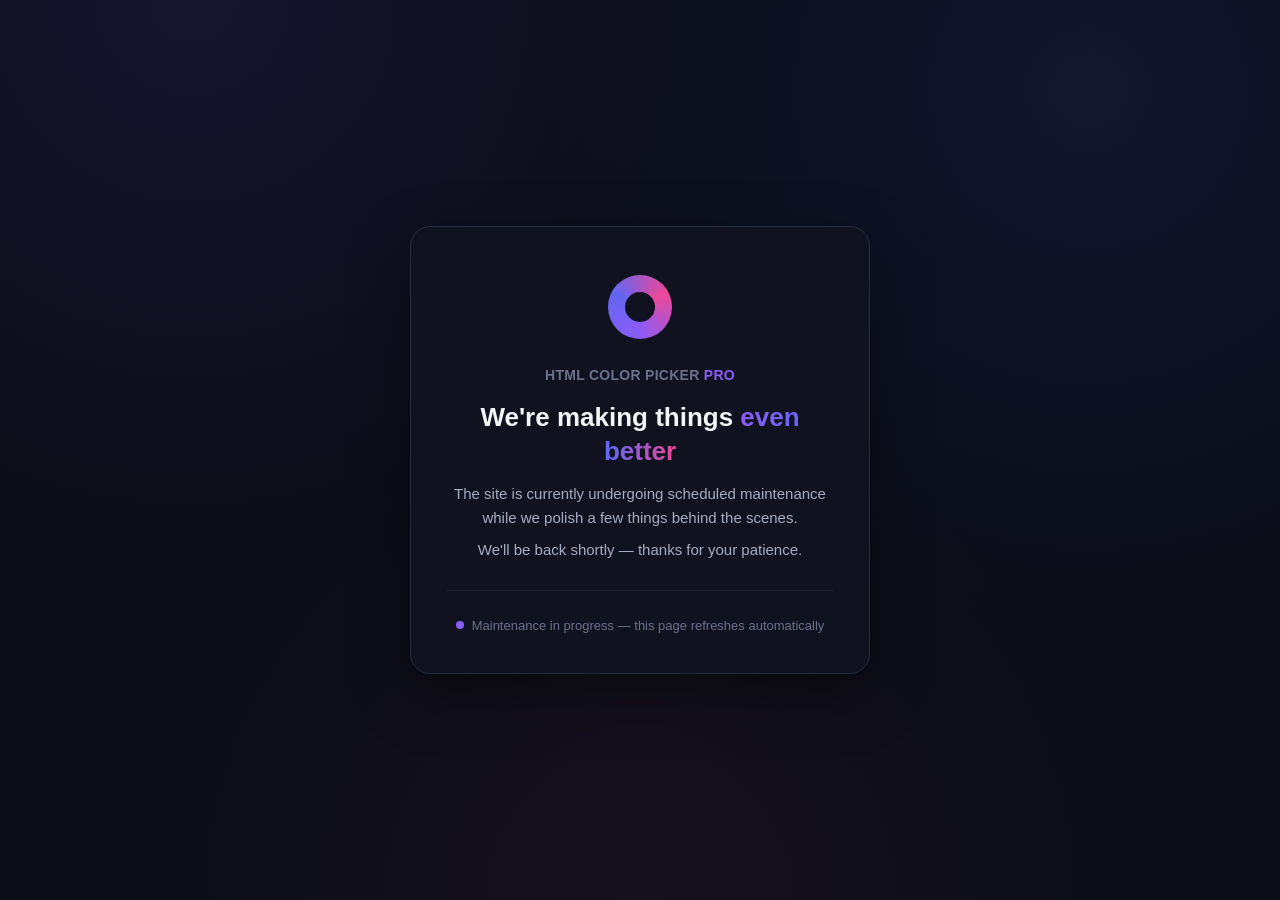
==== index.html @ f1344765 "..." ====
<!doctype html>
<html lang="en">
  <head>
    <meta charset="UTF-8" />
    <meta name="viewport" content="width=device-width, initial-scale=1.0" />
    <meta http-equiv="refresh" content="120" />
    <title>HTML Color Picker PRO — Under Maintenance</title>
    <link
      rel="icon"
      href="data:image/svg+xml,%3Csvg xmlns='http://www.w3.org/2000/svg' viewBox='0 0 32 32'%3E%3Cdefs%3E%3ClinearGradient id='g' x1='4' y1='4' x2='28' y2='28' gradientUnits='userSpaceOnUse'%3E%3Cstop offset='0%25' stop-color='%238b5cf6'/%3E%3Cstop offset='55%25' stop-color='%236366f1'/%3E%3Cstop offset='100%25' stop-color='%23ec4899'/%3E%3C/linearGradient%3E%3C/defs%3E%3Ccircle cx='16' cy='16' r='15' fill='url(%23g)'/%3E%3Ccircle cx='16' cy='16' r='8.5' fill='%230a0d17'/%3E%3C/svg%3E"
      type="image/svg+xml"
    />
    <style>
      :root {
        --bg-page: #0a0d17;
        --bg-card: #10131f;
        --border-subtle: #1e2233;
        --border-default: #262b40;
        --text-primary: #f3f4f8;
        --text-secondary: #a6acc1;
        --text-muted: #6b7189;
        --accent-purple: #8b5cf6;
        --accent-blue: #6366f1;
        --accent-pink: #ec4899;
        --font-base: "Inter", "Segoe UI", Arial, Helvetica, sans-serif;
      }
      * {
        box-sizing: border-box;
      }
      body {
        margin: 0;
        min-height: 100vh;
        display: flex;
        align-items: center;
        justify-content: center;
        padding: 24px;
        font-family: var(--font-base);
        color: var(--text-primary);
        background: var(--bg-page);
        background-image:
          radial-gradient(
            circle at 15% 0%,
            rgba(139, 92, 246, 0.1),
            transparent 40%
          ),
          radial-gradient(
            circle at 85% 10%,
            rgba(99, 102, 241, 0.1),
            transparent 40%
          ),
          radial-gradient(
            circle at 50% 100%,
            rgba(236, 72, 153, 0.06),
            transparent 45%
          );
      }
      .card {
        width: 100%;
        max-width: 460px;
        text-align: center;
        background: var(--bg-card);
        border: 1px solid var(--border-default);
        border-radius: 20px;
        padding: 48px 36px 40px;
        box-shadow: 0 20px 60px rgba(0, 0, 0, 0.4);
      }
      .logo-mark {
        width: 64px;
        height: 64px;
        margin: 0 auto 28px;
        border-radius: 50%;
        position: relative;
        background: conic-gradient(
          from 180deg,
          var(--accent-purple),
          var(--accent-blue),
          var(--accent-pink),
          var(--accent-purple)
        );
        animation: pulse 2.2s ease-in-out infinite;
      }
      .logo-mark::after {
        content: "";
        position: absolute;
        inset: 17px;
        border-radius: 50%;
        background: var(--bg-card);
      }
      @keyframes pulse {
        0%,
        100% {
          transform: scale(1);
        }
        50% {
          transform: scale(1.05);
        }
      }
      @media (prefers-reduced-motion: reduce) {
        .logo-mark {
          animation: none;
        }
      }
      .brand {
        font-size: 14px;
        font-weight: 600;
        letter-spacing: 0.02em;
        color: var(--text-muted);
        margin-bottom: 18px;
      }
      h1 {
        margin: 0 0 14px;
        font-size: 26px;
        font-weight: 700;
        line-height: 1.3;
      }
      h1 .grad {
        background: linear-gradient(
          90deg,
          var(--accent-purple),
          var(--accent-blue),
          var(--accent-pink)
        );
        -webkit-background-clip: text;
        background-clip: text;
        color: transparent;
      }
      p {
        margin: 0 0 8px;
        font-size: 15px;
        line-height: 1.6;
        color: var(--text-secondary);
      }
      .divider {
        height: 1px;
        background: var(--border-subtle);
        margin: 28px 0 24px;
      }
      .status {
        display: inline-flex;
        align-items: center;
        gap: 8px;
        font-size: 13px;
        color: var(--text-muted);
      }
      .dot {
        width: 8px;
        height: 8px;
        border-radius: 50%;
        background: var(--accent-purple);
        animation: blink 1.6s ease-in-out infinite;
      }
      @keyframes blink {
        0%,
        100% {
          opacity: 1;
        }
        50% {
          opacity: 0.3;
        }
      }
      @media (prefers-reduced-motion: reduce) {
        .dot {
          animation: none;
        }
      }
    </style>
  </head>
  <body>
    <main class="card">
      <div class="logo-mark" aria-hidden="true"></div>
      <div class="brand">
        HTML COLOR PICKER
        <strong style="color: var(--accent-purple)">PRO</strong>
      </div>
      <h1>We're making things <span class="grad">even better</span></h1>
      <p>
        The site is currently undergoing scheduled maintenance while we polish a
        few things behind the scenes.
      </p>
      <p>We'll be back shortly — thanks for your patience.</p>
      <div class="divider"></div>
      <div class="status">
        <span class="dot" aria-hidden="true"></span>
        Maintenance in progress — this page refreshes automatically
      </div>
    </main>
  </body>
</html>
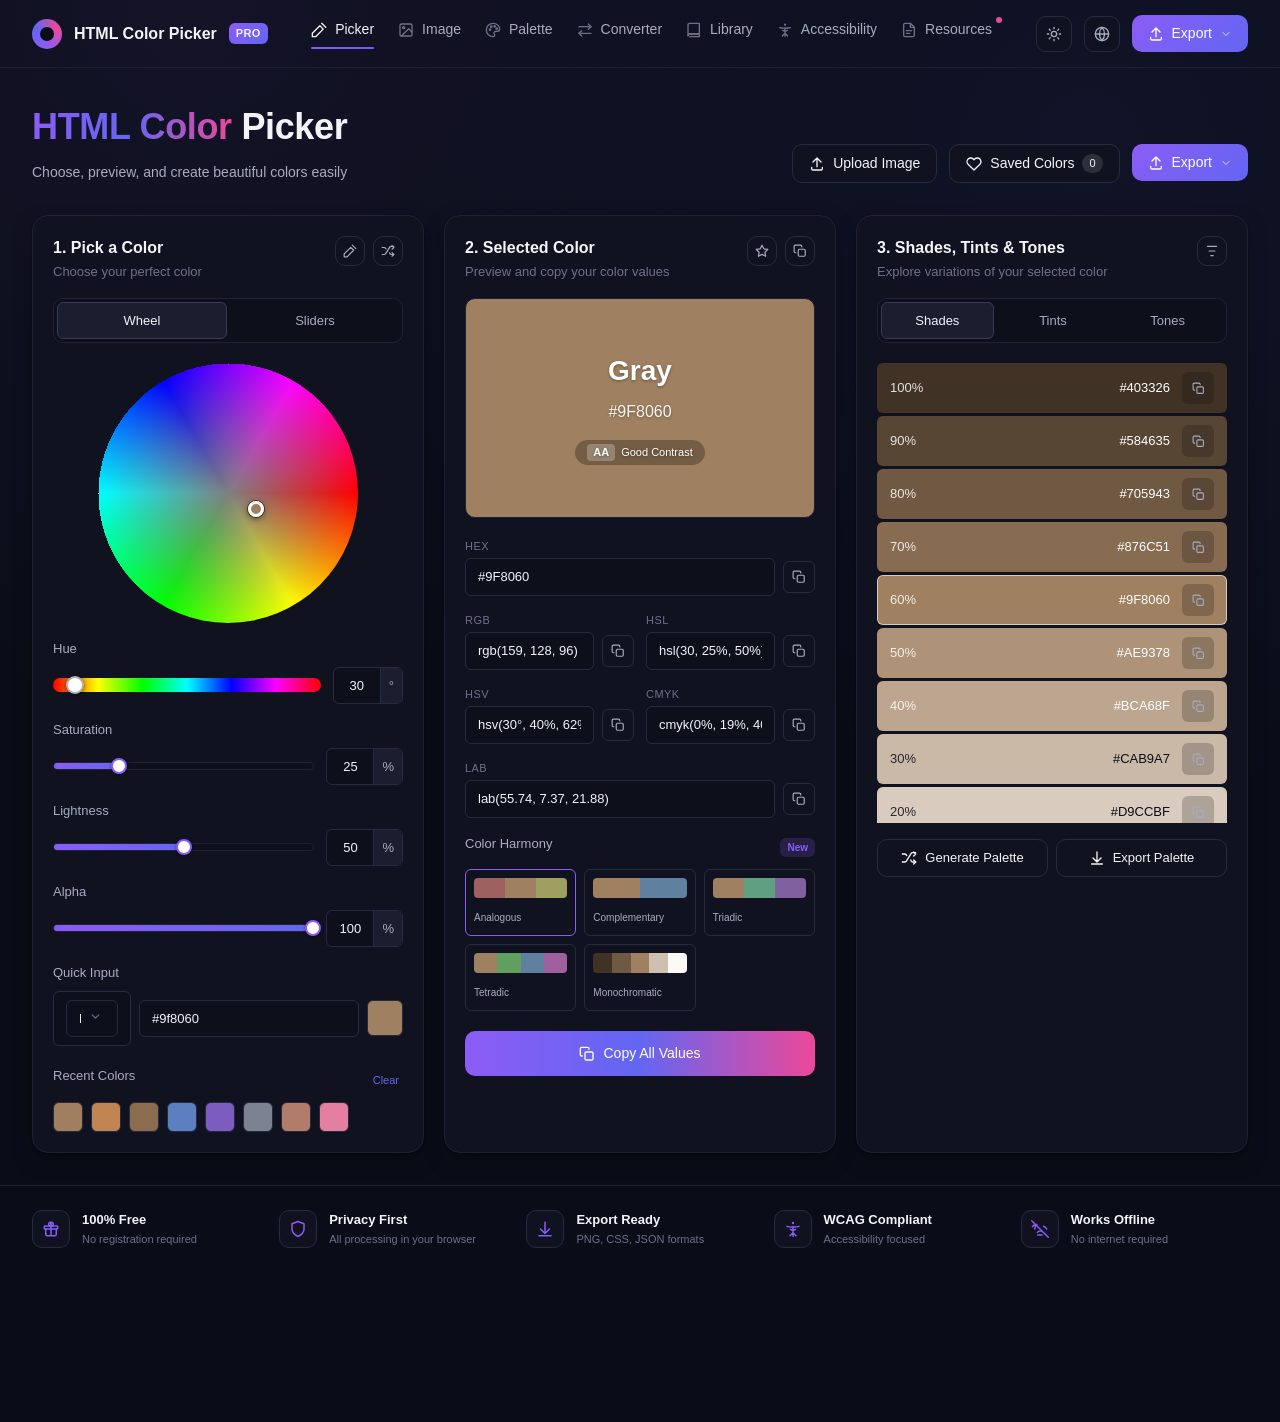
==== commit ed46c951: "..." ====
--- a/index.html
+++ b/index.html
@@ -1,188 +1,18761 @@
 <!doctype html>
-<html lang="en">
+<html lang="en" translate="no">
   <head>
     <meta charset="UTF-8" />
     <meta name="viewport" content="width=device-width, initial-scale=1.0" />
-    <meta http-equiv="refresh" content="120" />
-    <title>HTML Color Picker PRO — Under Maintenance</title>
-    <link
-      rel="icon"
-      href="data:image/svg+xml,%3Csvg xmlns='http://www.w3.org/2000/svg' viewBox='0 0 32 32'%3E%3Cdefs%3E%3ClinearGradient id='g' x1='4' y1='4' x2='28' y2='28' gradientUnits='userSpaceOnUse'%3E%3Cstop offset='0%25' stop-color='%238b5cf6'/%3E%3Cstop offset='55%25' stop-color='%236366f1'/%3E%3Cstop offset='100%25' stop-color='%23ec4899'/%3E%3C/linearGradient%3E%3C/defs%3E%3Ccircle cx='16' cy='16' r='15' fill='url(%23g)'/%3E%3Ccircle cx='16' cy='16' r='8.5' fill='%230a0d17'/%3E%3C/svg%3E"
-      type="image/svg+xml"
-    />
+    <meta http-equiv="Content-Security-Policy" content="default-src 'self'; script-src 'self' 'sha256-x+8PDuVZ7HAJo7ur1v/bJI+XGroMKs49WKW3owvX618=' 'sha256-wNi0Z9tHADxA86bgFFtn54JqsEopc+ZLyPXOBQIbPFw=' 'sha256-BGirgUj0YQKykOHsCWJlQs+/JyroHyuBtByReVRJd+g=' 'sha256-FOkbuWkDkZqzc/7wyLglabL7ab8djyzQbN4RrKlbIQk=' 'sha256-k9Wz4/Cmaf5r2cC+N+QoQBUe9b0kpl90BFzyciJTzoc=' 'sha256-IcYkjRVIQjneP6CXTgrMx+pkaI84mdY9Ltk7KomRK/k=' 'sha256-rzkX/a2aQD+S5C7Y/bymP0xSFVxI7qeL/EYodK/OhqI=' 'sha256-ACfmdlLn4KXMicdYaODu+jZa3eIpzOmPGL7l2qbIV6M=' 'sha256-h4mgDuzC0JyOHFdx2ikQ5sb5V4hr/ED5bj6bRvhxO3Q=' 'sha256-9S8LK+cpghNbGMyEFOgzdwIayHJFJMrCiOKoHzocXUg=' 'sha256-XDqhkgtAyHYOsPtAP7ROs8xKs2H2IP2OauQjTeJxBrM=' 'sha256-5o/qvrlbW1dlRly7P790KQOsUEfbC1Kv64ruk3+oE4A='; style-src 'self' 'unsafe-inline'; img-src 'self' blob: data:; font-src 'self'; connect-src 'self'; object-src 'none'; base-uri 'self'; form-action 'self'" />
+    <meta name="google" content="notranslate" />
+    <title>HTML Color Picker PRO</title>
+    <link rel="icon" href="data:image/svg+xml,%3Csvg%20xmlns%3D%27http%3A%2F%2Fwww.w3.org%2F2000%2Fsvg%27%20viewBox%3D%270%200%2032%2032%27%3E%0A%20%20%3Cdefs%3E%0A%20%20%20%20%3ClinearGradient%20id%3D%27g%27%20x1%3D%274%27%20y1%3D%274%27%20x2%3D%2728%27%20y2%3D%2728%27%20gradientUnits%3D%27userSpaceOnUse%27%3E%0A%20%20%20%20%20%20%3Cstop%20offset%3D%270%25%27%20stop-color%3D%27%238b5cf6%27%20%2F%3E%0A%20%20%20%20%20%20%3Cstop%20offset%3D%2755%25%27%20stop-color%3D%27%236366f1%27%20%2F%3E%0A%20%20%20%20%20%20%3Cstop%20offset%3D%27100%25%27%20stop-color%3D%27%23ec4899%27%20%2F%3E%0A%20%20%20%20%3C%2FlinearGradient%3E%0A%20%20%3C%2Fdefs%3E%0A%20%20%3Ccircle%20cx%3D%2716%27%20cy%3D%2716%27%20r%3D%2715%27%20fill%3D%27url%28%23g%29%27%20%2F%3E%0A%20%20%3Ccircle%20cx%3D%2716%27%20cy%3D%2716%27%20r%3D%278.5%27%20fill%3D%27%230a0d17%27%20%2F%3E%0A%3C%2Fsvg%3E%0A" type="image/svg+xml" />
     <style>
-      :root {
-        --bg-page: #0a0d17;
-        --bg-card: #10131f;
-        --border-subtle: #1e2233;
-        --border-default: #262b40;
-        --text-primary: #f3f4f8;
-        --text-secondary: #a6acc1;
-        --text-muted: #6b7189;
-        --accent-purple: #8b5cf6;
-        --accent-blue: #6366f1;
-        --accent-pink: #ec4899;
-        --font-base: "Inter", "Segoe UI", Arial, Helvetica, sans-serif;
+      /* ===== reset.css ===== */
+      /* reset.css — минимальный normalize/reset для единообразия между браузерами */
+
+      *,
+      *::before,
+      *::after {
+        box-sizing: border-box;
+        margin: 0;
+        padding: 0;
       }
-      * {
-        box-sizing: border-box;
+
+      html {
+        -webkit-text-size-adjust: 100%;
+        text-size-adjust: 100%;
+        scroll-behavior: smooth;
       }
+
       body {
-        margin: 0;
         min-height: 100vh;
-        display: flex;
-        align-items: center;
-        justify-content: center;
-        padding: 24px;
-        font-family: var(--font-base);
-        color: var(--text-primary);
-        background: var(--bg-page);
-        background-image:
-          radial-gradient(
-            circle at 15% 0%,
-            rgba(139, 92, 246, 0.1),
-            transparent 40%
-          ),
-          radial-gradient(
-            circle at 85% 10%,
-            rgba(99, 102, 241, 0.1),
-            transparent 40%
-          ),
-          radial-gradient(
-            circle at 50% 100%,
-            rgba(236, 72, 153, 0.06),
-            transparent 45%
-          );
+        line-height: 1.5;
+        -webkit-font-smoothing: antialiased;
+        -moz-osx-font-smoothing: grayscale;
       }
-      .card {
-        width: 100%;
-        max-width: 460px;
-        text-align: center;
-        background: var(--bg-card);
-        border: 1px solid var(--border-default);
-        border-radius: 20px;
-        padding: 48px 36px 40px;
-        box-shadow: 0 20px 60px rgba(0, 0, 0, 0.4);
+
+      img,
+      picture,
+      svg,
+      canvas {
+        display: block;
+        max-width: 100%;
       }
-      .logo-mark {
-        width: 64px;
-        height: 64px;
-        margin: 0 auto 28px;
-        border-radius: 50%;
-        position: relative;
-        background: conic-gradient(
-          from 180deg,
-          var(--accent-purple),
-          var(--accent-blue),
-          var(--accent-pink),
-          var(--accent-purple)
-        );
-        animation: pulse 2.2s ease-in-out infinite;
+
+      input,
+      button,
+      textarea,
+      select {
+        font: inherit;
+        color: inherit;
+        background: none;
+        border: none;
       }
-      .logo-mark::after {
-        content: "";
-        position: absolute;
-        inset: 17px;
-        border-radius: 50%;
-        background: var(--bg-card);
+
+      button {
+        cursor: pointer;
       }
-      @keyframes pulse {
-        0%,
-        100% {
-          transform: scale(1);
+
+      button:disabled {
+        cursor: not-allowed;
+        opacity: 0.5;
+      }
+
+      a {
+        color: inherit;
+        text-decoration: none;
+      }
+
+      table {
+        border-collapse: collapse;
+      }
+
+      ul,
+      ol {
+        list-style: none;
+      }
+
+      :focus-visible {
+        outline: 2px solid var(--accent-purple, #8b5cf6);
+        outline-offset: 2px;
+      }
+
+      /* ===== tokens.css ===== */
+/* tokens.css — единый источник правды для всех визуальных свойств сайта */
+
+:root {
+  /* Фон */
+  --bg-page: #0a0d17;
+  --bg-card: #10131f;
+  --bg-card-hover: #151929;
+  --bg-input: #0d101b;
+  --bg-elevated: #1a1e2e;
+
+  /* Границы */
+  --border-subtle: #1e2233;
+  --border-default: #262b40;
+  --border-strong: #363c56;
+
+  /* Текст */
+  --text-primary: #f3f4f8;
+  --text-secondary: #a6acc1;
+  --text-muted: #6b7189;
+
+  /* Акценты (логотип / бренд) */
+  --accent-purple: #8b5cf6;
+  --accent-blue: #6366f1;
+  --accent-pink: #ec4899;
+  --accent-gradient: linear-gradient(
+    135deg,
+    var(--accent-purple),
+    var(--accent-blue)
+  );
+  --accent-gradient-wide: linear-gradient(
+    90deg,
+    var(--accent-purple),
+    var(--accent-blue),
+    var(--accent-pink)
+  );
+
+  /* Статусы */
+  --success: #22c55e;
+  --warning: #f59e0b;
+  --danger: #ef4444;
+
+  /* Типографика */
+  --font-base: "Inter", "Segoe UI", Arial, Helvetica, sans-serif;
+  --font-size-xs: 11px;
+  --font-size-sm: 13px;
+  --font-size-base: 14px;
+  --font-size-md: 16px;
+  --font-size-lg: 20px;
+  --font-size-xl: 28px;
+  --font-size-2xl: 36px;
+  --font-weight-normal: 400;
+  --font-weight-medium: 500;
+  --font-weight-semibold: 600;
+  --font-weight-bold: 700;
+
+  /* Отступы (шкала 4px) */
+  --space-1: 4px;
+  --space-2: 8px;
+  --space-3: 12px;
+  --space-4: 16px;
+  --space-5: 20px;
+  --space-6: 24px;
+  --space-7: 32px;
+  --space-8: 40px;
+
+  /* Радиусы */
+  --radius-sm: 6px;
+  --radius-md: 10px;
+  --radius-lg: 16px;
+  --radius-pill: 999px;
+  --radius-circle: 50%;
+
+  /* Тени */
+  --shadow-card:
+    0 1px 2px rgba(0, 0, 0, 0.4), 0 8px 24px -8px rgba(0, 0, 0, 0.5);
+  --shadow-glow: 0 0 0 3px rgba(139, 92, 246, 0.25);
+
+  /* Переходы */
+  --transition-fast: 120ms ease;
+  --transition-base: 200ms ease;
+
+  /* Компоненты */
+  --wheel-size: 260px;
+  --marker-size: 16px;
+  --nav-height: 68px;
+}
+
+/* ---------- Светлая тема ---------- */
+[data-theme="light"] {
+  /* Фон */
+  --bg-page: #f5f6fa;
+  --bg-card: #ffffff;
+  --bg-card-hover: #f0f1f7;
+  --bg-input: #ffffff;
+  --bg-elevated: #ffffff;
+
+  /* Границы */
+  --border-subtle: #e6e8f0;
+  --border-default: #d9dce8;
+  --border-strong: #c3c7da;
+
+  /* Текст */
+  --text-primary: #14161f;
+  --text-secondary: #4a4f63;
+  --text-muted: #7b8096;
+
+  /* Тени */
+  --shadow-card:
+    0 1px 2px rgba(20, 22, 31, 0.06), 0 8px 24px -8px rgba(20, 22, 31, 0.12);
+  --shadow-glow: 0 0 0 3px rgba(139, 92, 246, 0.2);
+
+  /* Статусы (более тёмные для светлого фона) */
+  --success: #16a34a;
+  --warning: #d97706;
+  --danger: #dc2626;
+}
+
+      /* ===== styles.css ===== */
+/* styles.css — компоненты, тёмная тема HTML Color Picker PRO */
+
+body {
+  font-family: var(--font-base);
+  color: var(--text-primary);
+  background: var(--bg-page);
+  background-image:
+    radial-gradient(
+      circle at 15% 0%,
+      rgba(139, 92, 246, 0.08),
+      transparent 40%
+    ),
+    radial-gradient(
+      circle at 85% 10%,
+      rgba(99, 102, 241, 0.08),
+      transparent 40%
+    );
+  font-size: var(--font-size-base);
+}
+
+.icon {
+  display: inline-flex;
+  width: 16px;
+  height: 16px;
+}
+.icon svg {
+  width: 100%;
+  height: 100%;
+}
+
+.icon-btn svg {
+  width: 16px;
+  height: 16px;
+}
+.icon-btn.sm svg {
+  width: 14px;
+  height: 14px;
+}
+.copy-btn svg {
+  width: 14px;
+  height: 14px;
+}
+.feature-icon svg {
+  width: 18px;
+  height: 18px;
+}
+.shade-row .copy-btn svg {
+  width: 13px;
+  height: 13px;
+}
+
+/* ===== Topbar ===== */
+.topbar {
+  min-height: var(--nav-height);
+  display: flex;
+  align-items: center;
+  justify-content: space-between;
+  flex-wrap: wrap;
+  padding: var(--space-2) var(--space-7);
+  border-bottom: 1px solid var(--border-subtle);
+  gap: var(--space-3) var(--space-5);
+}
+
+.topbar-left {
+  display: flex;
+  align-items: center;
+  gap: var(--space-3);
+  flex-wrap: wrap;
+  min-width: 0;
+}
+
+.logo-mark {
+  width: 30px;
+  height: 30px;
+  flex-shrink: 0;
+  border-radius: var(--radius-circle);
+  background: conic-gradient(
+    from 180deg,
+    var(--accent-purple),
+    var(--accent-blue),
+    var(--accent-pink),
+    var(--accent-purple)
+  );
+  position: relative;
+}
+.logo-mark::after {
+  content: "";
+  position: absolute;
+  inset: 8px;
+  border-radius: 50%;
+  background: var(--bg-page);
+}
+
+.logo-text {
+  font-weight: var(--font-weight-semibold);
+  font-size: var(--font-size-md);
+}
+
+.badge-pro {
+  font-size: var(--font-size-xs);
+  font-weight: var(--font-weight-bold);
+  background: var(--accent-gradient);
+  padding: 2px 7px;
+  border-radius: var(--radius-sm);
+  letter-spacing: 0.03em;
+}
+
+.topnav {
+  display: flex;
+  gap: var(--space-6);
+}
+.topnav-link {
+  display: inline-flex;
+  align-items: center;
+  gap: var(--space-2);
+  font-size: var(--font-size-base);
+  color: var(--text-secondary);
+  padding-bottom: var(--space-2);
+  position: relative;
+  transition: color var(--transition-fast);
+}
+.topnav-link .icon {
+  display: inline-flex;
+  color: var(--text-muted);
+  transition: color var(--transition-fast);
+}
+.topnav-link .icon svg {
+  width: 16px;
+  height: 16px;
+}
+.topnav-link:hover .icon,
+.topnav-link.active .icon {
+  color: currentColor;
+}
+.topnav-link:hover {
+  color: var(--text-primary);
+}
+.topnav-link.active {
+  color: var(--text-primary);
+  font-weight: var(--font-weight-medium);
+}
+.topnav-link.active::after {
+  content: "";
+  position: absolute;
+  left: 0;
+  right: 0;
+  bottom: -1px;
+  height: 2px;
+  background: var(--accent-gradient);
+  border-radius: var(--radius-pill);
+}
+.topnav-link .dot {
+  width: 6px;
+  height: 6px;
+  border-radius: 50%;
+  background: var(--accent-pink);
+  position: absolute;
+  top: -2px;
+  right: -10px;
+}
+
+.topbar-right {
+  display: flex;
+  align-items: center;
+  gap: var(--space-3);
+}
+
+/* ===== Buttons ===== */
+.icon-btn {
+  width: 36px;
+  height: 36px;
+  display: flex;
+  align-items: center;
+  justify-content: center;
+  border: 1px solid var(--border-default);
+  border-radius: var(--radius-md);
+  background: var(--bg-card);
+  color: var(--text-secondary);
+  transition: all var(--transition-fast);
+}
+.icon-btn:hover {
+  color: var(--text-primary);
+  border-color: var(--border-strong);
+  background: var(--bg-card-hover);
+}
+.icon-btn.sm {
+  width: 30px;
+  height: 30px;
+}
+.icon-btn[data-icon] .icon,
+.icon-btn::before {
+  content: none;
+}
+
+.btn {
+  display: inline-flex;
+  align-items: center;
+  gap: var(--space-2);
+  padding: var(--space-2) var(--space-4);
+  border-radius: var(--radius-md);
+  font-size: var(--font-size-base);
+  font-weight: var(--font-weight-medium);
+  white-space: nowrap;
+  transition: all var(--transition-fast);
+}
+.btn-ghost {
+  background: var(--bg-card);
+  border: 1px solid var(--border-default);
+  color: var(--text-primary);
+}
+.btn-ghost:hover {
+  border-color: var(--border-strong);
+  background: var(--bg-card-hover);
+}
+.btn-primary {
+  background: var(--accent-gradient);
+  color: #fff;
+}
+.btn-primary:hover {
+  filter: brightness(1.08);
+}
+.btn-gradient {
+  background: var(--accent-gradient-wide);
+  color: #fff;
+  justify-content: center;
+  padding: var(--space-3) var(--space-4);
+}
+.btn-gradient:hover {
+  filter: brightness(1.08);
+}
+.btn.full {
+  width: 100%;
+}
+
+.count-badge {
+  background: rgba(255, 255, 255, 0.12);
+  padding: 1px 7px;
+  border-radius: var(--radius-pill);
+  font-size: var(--font-size-xs);
+}
+
+.chevron {
+  width: 12px;
+  height: 12px;
+  opacity: 0.8;
+}
+
+.menu-wrap {
+  position: relative;
+}
+.menu {
+  position: absolute;
+  right: 0;
+  top: calc(100% + 6px);
+  background: var(--bg-elevated);
+  border: 1px solid var(--border-default);
+  border-radius: var(--radius-md);
+  box-shadow: var(--shadow-card);
+  min-width: 200px;
+  padding: var(--space-2);
+  display: none;
+  z-index: 20;
+}
+.menu.open {
+  display: block;
+}
+.menu button {
+  width: 100%;
+  text-align: left;
+  padding: var(--space-2) var(--space-3);
+  border-radius: var(--radius-sm);
+  font-size: var(--font-size-sm);
+  color: var(--text-secondary);
+}
+.menu button:hover {
+  background: var(--bg-card-hover);
+  color: var(--text-primary);
+}
+
+/* Language dropdown: search box + scrollable list */
+.lang-menu {
+  min-width: 220px;
+  padding: var(--space-2);
+}
+.lang-search-row {
+  display: flex;
+  align-items: center;
+  gap: var(--space-2);
+  padding: var(--space-2) var(--space-3);
+  margin-bottom: var(--space-2);
+  border: 1px solid var(--border-default);
+  border-radius: var(--radius-sm);
+  background: var(--bg-input);
+}
+.lang-search-row .icon {
+  width: 14px;
+  height: 14px;
+  opacity: 0.6;
+  flex-shrink: 0;
+}
+.lang-search-input {
+  flex: 1;
+  min-width: 0;
+  font-size: var(--font-size-sm);
+  background: none;
+  border: none;
+  color: var(--text-primary);
+}
+.lang-search-input::placeholder {
+  color: var(--text-muted);
+}
+.lang-list {
+  max-height: 260px;
+  overflow-y: auto;
+}
+.lang-list button {
+  display: flex;
+  align-items: center;
+  justify-content: space-between;
+  gap: var(--space-2);
+}
+.lang-list button.active {
+  background: var(--bg-card-hover);
+  color: var(--text-primary);
+}
+.lang-list button.active::after {
+  content: "";
+  width: 6px;
+  height: 6px;
+  border-radius: 50%;
+  background: var(--accent-purple);
+  flex-shrink: 0;
+}
+.lang-list-empty {
+  padding: var(--space-3);
+  font-size: var(--font-size-sm);
+  color: var(--text-muted);
+  text-align: center;
+}
+
+.link-btn {
+  font-size: var(--font-size-sm);
+  color: var(--text-muted);
+}
+.link-btn:hover {
+  color: var(--text-primary);
+}
+
+/* ===== Page head ===== */
+.page-head {
+  display: flex;
+  justify-content: space-between;
+  align-items: flex-end;
+  flex-wrap: wrap;
+  gap: var(--space-5);
+  padding: var(--space-7);
+}
+.page-head h1 {
+  font-size: var(--font-size-2xl);
+  font-weight: var(--font-weight-bold);
+  letter-spacing: -0.01em;
+}
+.grad-text {
+  background: var(--accent-gradient-wide);
+  -webkit-background-clip: text;
+  background-clip: text;
+  color: transparent;
+}
+.subtitle {
+  color: var(--text-secondary);
+  margin-top: var(--space-2);
+}
+.page-head-actions {
+  display: flex;
+  gap: var(--space-3);
+  flex-wrap: wrap;
+}
+
+/* ===== Grid & Cards ===== */
+.grid {
+  display: grid;
+  grid-template-columns: repeat(3, 1fr);
+  gap: var(--space-5);
+  padding: 0 var(--space-7) var(--space-7);
+}
+.grid > * {
+  min-width: 0;
+}
+
+.card {
+  background: var(--bg-card);
+  border: 1px solid var(--border-subtle);
+  border-radius: var(--radius-lg);
+  padding: var(--space-5);
+  box-shadow: var(--shadow-card);
+}
+
+.card-head {
+  display: flex;
+  justify-content: space-between;
+  align-items: flex-start;
+  margin-bottom: var(--space-4);
+}
+.card-head h2 {
+  font-size: var(--font-size-md);
+  font-weight: var(--font-weight-semibold);
+}
+.card-sub {
+  font-size: var(--font-size-sm);
+  color: var(--text-muted);
+  margin-top: 2px;
+}
+.card-head-actions {
+  display: flex;
+  gap: var(--space-2);
+}
+
+/* ===== Tabs ===== */
+.tabs {
+  display: flex;
+  gap: var(--space-1);
+  background: var(--bg-input);
+  border: 1px solid var(--border-subtle);
+  border-radius: var(--radius-md);
+  padding: 3px;
+  margin-bottom: var(--space-5);
+}
+.tab {
+  flex: 1;
+  padding: var(--space-2) var(--space-3);
+  font-size: var(--font-size-sm);
+  color: var(--text-secondary);
+  border-radius: var(--radius-sm);
+  text-align: center;
+}
+.tab.active {
+  background: var(--bg-elevated);
+  color: var(--text-primary);
+  border: 1px solid var(--border-strong);
+}
+
+/* ===== Wheel ===== */
+.wheel-wrap {
+  display: flex;
+  justify-content: center;
+  margin-bottom: var(--space-4);
+}
+#wheelBox {
+  position: relative;
+  width: var(--wheel-size);
+  height: var(--wheel-size);
+}
+#wheel {
+  cursor: crosshair;
+  border-radius: 50%;
+  touch-action: none;
+}
+.wheel-marker {
+  position: absolute;
+  width: var(--marker-size);
+  height: var(--marker-size);
+  border: 3px solid #fff;
+  border-radius: 50%;
+  transform: translate(-50%, -50%);
+  pointer-events: none;
+  box-shadow:
+    0 0 0 1px rgba(0, 0, 0, 0.5),
+    0 2px 6px rgba(0, 0, 0, 0.5);
+}
+
+.slider-row {
+  margin-bottom: var(--space-5);
+}
+.hue-track {
+  position: relative;
+  height: 14px;
+  border-radius: var(--radius-pill);
+  background: linear-gradient(
+    90deg,
+    #ff0000,
+    #ffff00,
+    #00ff00,
+    #00ffff,
+    #0000ff,
+    #ff00ff,
+    #ff0000
+  );
+  cursor: pointer;
+  touch-action: none;
+}
+.hue-thumb {
+  position: absolute;
+  top: 50%;
+  width: 18px;
+  height: 18px;
+  border-radius: 50%;
+  background: #fff;
+  border: 2px solid rgba(0, 0, 0, 0.3);
+  transform: translate(-50%, -50%);
+  box-shadow: 0 1px 4px rgba(0, 0, 0, 0.5);
+  pointer-events: none;
+}
+
+/* ===== Range controls (Saturation / Lightness / Alpha) ===== */
+.control {
+  margin-bottom: var(--space-4);
+}
+.control-label {
+  display: flex;
+  justify-content: space-between;
+  font-size: var(--font-size-sm);
+  margin-bottom: var(--space-2);
+  color: var(--text-secondary);
+}
+.control-value {
+  color: var(--text-primary);
+  font-weight: var(--font-weight-medium);
+}
+.control-row {
+  display: flex;
+  align-items: center;
+  gap: var(--space-3);
+}
+.control-row .hue-track,
+.control-row .range-track {
+  flex: 1;
+  min-width: 0;
+}
+.value-box {
+  display: flex;
+  align-items: stretch;
+  flex-shrink: 0;
+  background: var(--bg-input);
+  border: 1px solid var(--border-default);
+  border-radius: var(--radius-sm);
+  overflow: hidden;
+}
+.value-input {
+  width: 46px;
+  border: none;
+  background: transparent;
+  color: var(--text-primary);
+  font-size: var(--font-size-sm);
+  font-weight: var(--font-weight-medium);
+  text-align: center;
+  padding: var(--space-2) 0;
+  -moz-appearance: textfield;
+}
+.value-input:focus {
+  outline: none;
+  background: var(--bg-elevated);
+}
+.value-input::-webkit-outer-spin-button,
+.value-input::-webkit-inner-spin-button {
+  -webkit-appearance: none;
+  margin: 0;
+}
+.value-unit {
+  display: flex;
+  align-items: center;
+  justify-content: center;
+  padding: 0 var(--space-2);
+  border-left: 1px solid var(--border-default);
+  color: var(--text-secondary);
+  font-size: var(--font-size-sm);
+  background: var(--bg-elevated);
+}
+.range-track {
+  position: relative;
+  height: 8px;
+  border-radius: var(--radius-pill);
+  background: var(--bg-input);
+  border: 1px solid var(--border-subtle);
+  cursor: pointer;
+  touch-action: none;
+}
+.range-track.checkerboard {
+  background-image:
+    linear-gradient(45deg, #33384c 25%, transparent 25%),
+    linear-gradient(-45deg, #33384c 25%, transparent 25%),
+    linear-gradient(45deg, transparent 75%, #33384c 75%),
+    linear-gradient(-45deg, transparent 75%, #33384c 75%);
+  background-size: 8px 8px;
+  background-position:
+    0 0,
+    0 4px,
+    4px -4px,
+    -4px 0;
+}
+.range-fill {
+  position: absolute;
+  left: 0;
+  top: 0;
+  bottom: 0;
+  border-radius: var(--radius-pill);
+  background: var(--accent-gradient);
+}
+.range-thumb {
+  position: absolute;
+  top: 50%;
+  width: 16px;
+  height: 16px;
+  border-radius: 50%;
+  background: #fff;
+  border: 2px solid var(--accent-purple);
+  transform: translate(-50%, -50%);
+  box-shadow: 0 1px 3px rgba(0, 0, 0, 0.5);
+}
+
+/* ===== Quick input ===== */
+.field-label {
+  font-size: var(--font-size-sm);
+  color: var(--text-secondary);
+  margin-bottom: var(--space-2);
+}
+.field-label-row {
+  display: flex;
+  justify-content: space-between;
+  align-items: center;
+  margin-bottom: var(--space-2);
+}
+.quick-input {
+  margin-bottom: var(--space-5);
+}
+.quick-row {
+  display: flex;
+  gap: var(--space-2);
+  align-items: center;
+}
+.select-sm,
+.text-input {
+  background: var(--bg-input);
+  border: 1px solid var(--border-default);
+  border-radius: var(--radius-sm);
+  padding: var(--space-2) var(--space-3);
+  font-size: var(--font-size-sm);
+  color: var(--text-primary);
+}
+.select-sm {
+  width: 78px;
+}
+.text-input {
+  flex: 1;
+  min-width: 0;
+}
+.text-input:focus {
+  border-color: var(--accent-purple);
+  box-shadow: var(--shadow-glow);
+  outline: none;
+}
+.swatch-preview {
+  width: 36px;
+  height: 36px;
+  border-radius: var(--radius-sm);
+  border: 1px solid var(--border-default);
+  flex-shrink: 0;
+}
+
+/* ===== Recent colors ===== */
+.swatch-list {
+  display: flex;
+  gap: var(--space-2);
+  flex-wrap: wrap;
+}
+.swatch-item {
+  width: 30px;
+  height: 30px;
+  border-radius: var(--radius-sm);
+  border: 1px solid var(--border-default);
+  cursor: pointer;
+  transition: transform var(--transition-fast);
+}
+.swatch-item:hover {
+  transform: scale(1.1);
+}
+
+/* ===== Saved colors panel ===== */
+.saved-colors-menu {
+  min-width: 260px;
+  max-width: 300px;
+}
+.saved-colors-header {
+  display: flex;
+  align-items: center;
+  justify-content: space-between;
+  margin-bottom: var(--space-3);
+  padding: 0 var(--space-1);
+  font-size: var(--font-size-sm);
+  color: var(--text-secondary);
+  font-weight: var(--font-weight-medium);
+}
+.link-btn {
+  background: none;
+  border: none;
+  color: var(--accent-blue);
+  font-size: var(--font-size-xs);
+  cursor: pointer;
+  padding: 2px 4px;
+}
+.link-btn:hover {
+  text-decoration: underline;
+}
+.saved-colors-menu .swatch-list {
+  padding: 0 var(--space-1);
+}
+.saved-swatch-item {
+  position: relative;
+  width: 32px;
+  height: 32px;
+}
+.saved-swatch-item .swatch-item {
+  width: 100%;
+  height: 100%;
+}
+.saved-swatch-remove {
+  position: absolute;
+  top: -6px;
+  right: -6px;
+  width: 16px;
+  height: 16px;
+  border-radius: 50%;
+  background: var(--bg-elevated);
+  border: 1px solid var(--border-strong);
+  color: var(--text-secondary);
+  font-size: 10px;
+  line-height: 1;
+  display: none;
+  align-items: center;
+  justify-content: center;
+  cursor: pointer;
+  padding: 0;
+}
+.saved-swatch-item:hover .saved-swatch-remove {
+  display: flex;
+}
+.saved-swatch-remove:hover {
+  background: var(--bg-card-hover);
+  color: var(--text-primary);
+}
+.empty-hint {
+  font-size: var(--font-size-xs);
+  color: var(--text-muted);
+  margin: 0;
+  padding: 0 var(--space-1);
+  line-height: 1.5;
+}
+
+/* ===== Selected color preview ===== */
+.preview-box {
+  height: 220px;
+  border-radius: var(--radius-md);
+  display: flex;
+  flex-direction: column;
+  align-items: center;
+  justify-content: center;
+  gap: var(--space-2);
+  margin-bottom: var(--space-5);
+  border: 1px solid var(--border-subtle);
+  color: #fff;
+  text-shadow: 0 1px 3px rgba(0, 0, 0, 0.35);
+}
+.preview-name {
+  font-size: var(--font-size-xl);
+  font-weight: var(--font-weight-bold);
+}
+.preview-hex {
+  font-size: var(--font-size-md);
+  opacity: 0.92;
+}
+.contrast-badge {
+  margin-top: var(--space-2);
+  background: rgba(0, 0, 0, 0.28);
+  padding: 4px 12px;
+  border-radius: var(--radius-pill);
+  font-size: var(--font-size-xs);
+  display: flex;
+  align-items: center;
+  gap: 6px;
+}
+.contrast-badge b {
+  background: rgba(255, 255, 255, 0.25);
+  padding: 0 6px;
+  border-radius: 4px;
+}
+
+.field {
+  margin-bottom: var(--space-4);
+}
+.field label {
+  display: block;
+  font-size: var(--font-size-xs);
+  color: var(--text-muted);
+  margin-bottom: var(--space-1);
+  text-transform: uppercase;
+  letter-spacing: 0.04em;
+}
+.field-row {
+  display: flex;
+  align-items: center;
+  gap: var(--space-2);
+}
+.field-row input {
+  flex: 1;
+  min-width: 0;
+  background: var(--bg-input);
+  border: 1px solid var(--border-default);
+  border-radius: var(--radius-sm);
+  padding: var(--space-2) var(--space-3);
+  font-size: var(--font-size-sm);
+}
+.field-pair {
+  display: grid;
+  grid-template-columns: 1fr 1fr;
+  gap: var(--space-3);
+}
+.field-pair > * {
+  min-width: 0;
+}
+
+.copy-btn {
+  width: 32px;
+  height: 32px;
+  flex-shrink: 0;
+  display: flex;
+  align-items: center;
+  justify-content: center;
+  border: 1px solid var(--border-default);
+  border-radius: var(--radius-sm);
+  background: var(--bg-card);
+  color: var(--text-secondary);
+}
+.copy-btn:hover {
+  color: var(--text-primary);
+  border-color: var(--border-strong);
+}
+.copy-btn .icon {
+  width: 14px;
+  height: 14px;
+}
+
+/* ===== Harmony ===== */
+.harmony {
+  margin-bottom: var(--space-5);
+}
+.badge-new {
+  font-size: 10px;
+  font-weight: var(--font-weight-bold);
+  background: rgba(139, 92, 246, 0.18);
+  color: var(--accent-purple);
+  padding: 2px 7px;
+  border-radius: var(--radius-sm);
+}
+.harmony-grid {
+  display: grid;
+  grid-template-columns: repeat(3, 1fr);
+  gap: var(--space-2);
+}
+.harmony-card {
+  border: 1px solid var(--border-default);
+  border-radius: var(--radius-sm);
+  padding: var(--space-2);
+  cursor: pointer;
+  transition: border-color var(--transition-fast);
+}
+.harmony-card:hover,
+.harmony-card.active {
+  border-color: var(--accent-purple);
+}
+.harmony-swatches {
+  display: flex;
+  height: 20px;
+  border-radius: 4px;
+  overflow: hidden;
+  margin-bottom: var(--space-2);
+}
+.harmony-swatches span {
+  flex: 1;
+}
+.harmony-card small {
+  font-size: 10px;
+  color: var(--text-secondary);
+}
+
+/* ===== Shades list ===== */
+.shades-list {
+  display: flex;
+  flex-direction: column;
+  gap: 3px;
+  margin-bottom: var(--space-4);
+  max-height: 460px;
+  overflow-y: auto;
+}
+.shade-row {
+  display: flex;
+  align-items: center;
+  justify-content: space-between;
+  padding: var(--space-2) var(--space-3);
+  border-radius: var(--radius-sm);
+  border: 1px solid transparent;
+  cursor: pointer;
+  font-size: var(--font-size-sm);
+  font-weight: var(--font-weight-medium);
+}
+.shade-row.current {
+  border-color: rgba(255, 255, 255, 0.6);
+}
+.shade-row .shade-pct {
+  opacity: 0.85;
+}
+.shade-row .shade-right {
+  display: flex;
+  align-items: center;
+  gap: var(--space-3);
+}
+.shade-row .copy-btn {
+  background: rgba(0, 0, 0, 0.2);
+  border-color: transparent;
+}
+
+.shades-actions {
+  display: flex;
+  gap: var(--space-2);
+}
+.shades-actions .btn {
+  flex: 1;
+  justify-content: center;
+  font-size: var(--font-size-sm);
+}
+
+/* ===== Footer features ===== */
+.features {
+  display: grid;
+  grid-template-columns: repeat(5, 1fr);
+  gap: var(--space-5);
+  padding: var(--space-6) var(--space-7);
+  border-top: 1px solid var(--border-subtle);
+}
+.feature {
+  display: flex;
+  align-items: center;
+  gap: var(--space-3);
+}
+.feature-icon {
+  width: 38px;
+  height: 38px;
+  flex-shrink: 0;
+  border-radius: var(--radius-md);
+  background: var(--bg-card);
+  border: 1px solid var(--border-default);
+  display: flex;
+  align-items: center;
+  justify-content: center;
+  color: var(--accent-purple);
+}
+.feature b {
+  font-size: var(--font-size-sm);
+  display: block;
+}
+.feature p {
+  font-size: var(--font-size-xs);
+  color: var(--text-muted);
+  margin-top: 2px;
+}
+
+/* ===== Toast ===== */
+.toast {
+  position: fixed;
+  bottom: 24px;
+  left: 50%;
+  transform: translateX(-50%) translateY(20px);
+  background: var(--bg-elevated);
+  border: 1px solid var(--border-strong);
+  padding: var(--space-3) var(--space-5);
+  border-radius: var(--radius-md);
+  font-size: var(--font-size-sm);
+  box-shadow: var(--shadow-card);
+  opacity: 0;
+  pointer-events: none;
+  transition: all var(--transition-base);
+  z-index: 100;
+  display: flex;
+  align-items: center;
+  gap: var(--space-2);
+}
+.toast.show {
+  opacity: 1;
+  transform: translateX(-50%) translateY(0);
+}
+
+/* ===== Переключение страниц (Picker / Palette) ===== */
+.app-page {
+  display: none;
+}
+.app-page.active {
+  display: block;
+}
+
+/* ===== Palette page ===== */
+.palette-toolbar {
+  display: flex;
+  align-items: center;
+  gap: var(--space-3);
+  padding: 0 var(--space-7) var(--space-5);
+  flex-wrap: wrap;
+}
+.palette-search {
+  flex: 1;
+  min-width: 220px;
+  display: flex;
+  align-items: center;
+  gap: var(--space-2);
+  padding: var(--space-2) var(--space-3);
+  border: 1px solid var(--border-default);
+  border-radius: var(--radius-md);
+  background: var(--bg-input);
+}
+.palette-search .icon {
+  width: 15px;
+  height: 15px;
+  color: var(--text-muted);
+  flex-shrink: 0;
+}
+.palette-search input {
+  flex: 1;
+  min-width: 0;
+  background: none;
+  border: none;
+  color: var(--text-primary);
+  font-size: var(--font-size-sm);
+}
+.palette-search input::placeholder {
+  color: var(--text-muted);
+}
+.palette-toolbar .csel.text-input {
+  padding: 0;
+  border-radius: var(--radius-md);
+  flex-shrink: 0;
+  min-width: 150px;
+}
+.palette-toolbar .csel.text-input .csel-btn {
+  border-radius: var(--radius-md);
+}
+.palette-toolbar #newPaletteBtn {
+  flex-shrink: 0;
+}
+
+.palette-grid {
+  display: grid;
+  grid-template-columns: 280px 1fr 320px;
+  gap: var(--space-5);
+  padding: 0 var(--space-7) var(--space-7);
+  align-items: start;
+}
+
+/* Sidebar: My Palettes */
+.palette-sidebar-head {
+  display: flex;
+  align-items: baseline;
+  justify-content: space-between;
+  margin-bottom: var(--space-4);
+}
+.palette-sidebar-head h3 {
+  font-size: var(--font-size-md);
+  font-weight: var(--font-weight-semibold);
+}
+.palette-count {
+  font-size: var(--font-size-xs);
+  color: var(--text-muted);
+}
+.palette-list {
+  display: flex;
+  flex-direction: column;
+  gap: var(--space-2);
+  max-height: 560px;
+  overflow-y: auto;
+  margin-bottom: var(--space-4);
+}
+.palette-list-item {
+  display: flex;
+  align-items: center;
+  gap: var(--space-3);
+  padding: var(--space-2) var(--space-2);
+  border: 1px solid transparent;
+  border-radius: var(--radius-md);
+  cursor: pointer;
+  transition: all var(--transition-fast);
+  text-align: left;
+  width: 100%;
+}
+.palette-list-item:hover {
+  background: var(--bg-card-hover);
+}
+.palette-list-item.active {
+  background: var(--bg-card-hover);
+  border-color: var(--accent-purple);
+}
+.palette-list-swatch {
+  display: flex;
+  width: 52px;
+  height: 36px;
+  border-radius: var(--radius-sm);
+  overflow: hidden;
+  flex-shrink: 0;
+  border: 1px solid var(--border-default);
+}
+.palette-list-swatch span {
+  flex: 1;
+}
+.palette-list-item-info {
+  flex: 1;
+  min-width: 0;
+}
+.palette-list-item-info b {
+  display: block;
+  font-size: var(--font-size-sm);
+  font-weight: var(--font-weight-medium);
+}
+.palette-list-item-info small {
+  font-size: var(--font-size-xs);
+  color: var(--text-muted);
+}
+.palette-list-item-menu {
+  color: var(--text-muted);
+  flex-shrink: 0;
+  padding: 4px;
+}
+.palette-list-item-menu:hover {
+  color: var(--text-primary);
+}
+.palette-list-empty {
+  padding: var(--space-5) var(--space-2);
+  text-align: center;
+  color: var(--text-muted);
+  font-size: var(--font-size-sm);
+}
+
+/* Main palette panel */
+.palette-main-head {
+  margin-bottom: var(--space-4);
+  position: relative;
+}
+.palette-main-title-row {
+  display: flex;
+  align-items: center;
+  gap: var(--space-2);
+  padding-inline-end: 170px;
+}
+.palette-main-title-row h2 {
+  font-size: var(--font-size-lg);
+  font-weight: var(--font-weight-bold);
+  overflow: hidden;
+  text-overflow: ellipsis;
+  white-space: nowrap;
+}
+.palette-main-actions {
+  position: absolute;
+  top: 0;
+  right: 0;
+  display: flex;
+  gap: var(--space-2);
+}
+@media (max-width: 640px) {
+  .palette-main-title-row {
+    padding-inline-end: 0;
+    flex-wrap: wrap;
+  }
+  .palette-main-actions {
+    position: static;
+    margin-top: var(--space-3);
+    flex-wrap: wrap;
+  }
+}
+.btn.sm {
+  padding: var(--space-1) var(--space-3);
+  font-size: var(--font-size-sm);
+}
+.btn-ghost.danger {
+  color: #f87171;
+  border-color: rgba(248, 113, 113, 0.35);
+}
+.btn-ghost.danger:hover {
+  background: rgba(248, 113, 113, 0.1);
+  border-color: rgba(248, 113, 113, 0.6);
+}
+
+.palette-strip {
+  display: flex;
+  height: 96px;
+  border-radius: var(--radius-md);
+  overflow: hidden;
+  margin-bottom: var(--space-4);
+  border: 1px solid var(--border-subtle);
+}
+.palette-strip span {
+  flex: 1;
+  cursor: pointer;
+  transition: flex var(--transition-fast);
+}
+.palette-strip span:hover {
+  flex: 1.3;
+}
+
+.palette-colors-list {
+  display: flex;
+  flex-direction: column;
+  gap: 2px;
+  margin: var(--space-4) 0;
+  max-height: 380px;
+  overflow-y: auto;
+}
+.palette-color-row {
+  display: grid;
+  grid-template-columns: 28px 1fr 92px 44px 56px auto;
+  align-items: center;
+  gap: var(--space-3);
+  padding: var(--space-2) var(--space-2);
+  border-radius: var(--radius-sm);
+  font-size: var(--font-size-sm);
+}
+.palette-color-row:hover {
+  background: var(--bg-card-hover);
+}
+.palette-color-swatch {
+  width: 24px;
+  height: 24px;
+  border-radius: var(--radius-sm);
+  border: 1px solid var(--border-default);
+}
+.palette-color-name {
+  font-weight: var(--font-weight-medium);
+}
+.palette-color-hex {
+  color: var(--text-secondary);
+  font-family: "SFMono-Regular", Consolas, monospace;
+}
+.palette-color-rating {
+  font-size: 10px;
+  font-weight: var(--font-weight-bold);
+  padding: 2px 6px;
+  border-radius: var(--radius-sm);
+  text-align: center;
+  color: var(--text-muted);
+}
+.palette-color-rating.aaa {
+  color: var(--success);
+  background: rgba(34, 197, 94, 0.14);
+}
+.palette-color-rating.aa {
+  color: var(--warning);
+  background: rgba(245, 158, 11, 0.14);
+}
+.palette-color-ratio {
+  color: var(--text-muted);
+  font-size: var(--font-size-xs);
+}
+.palette-color-row-actions {
+  display: flex;
+  gap: var(--space-1);
+  justify-content: flex-end;
+}
+.palette-color-row-actions button {
+  width: 26px;
+  height: 26px;
+  color: var(--text-muted);
+  border-radius: var(--radius-sm);
+}
+.palette-color-row-actions button:hover {
+  color: var(--text-primary);
+  background: var(--bg-card-hover);
+}
+.palette-color-row-actions .icon,
+.palette-color-row-actions svg {
+  width: 14px;
+  height: 14px;
+}
+
+.palette-info {
+  padding: var(--space-4) 0;
+  color: var(--text-secondary);
+  font-size: var(--font-size-sm);
+  line-height: 1.7;
+}
+
+.palette-add-row {
+  display: flex;
+  align-items: center;
+  gap: var(--space-3);
+  padding-top: var(--space-3);
+  border-top: 1px solid var(--border-subtle);
+}
+.palette-drop-hint {
+  font-size: var(--font-size-xs);
+  color: var(--text-muted);
+}
+
+/* Shades & Tints side panel */
+.palette-shades-card select.full {
+  width: 100%;
+  margin-bottom: var(--space-3);
+}
+.palette-shades-list {
+  max-height: 620px;
+}
+.palette-shades-list .shade-row.current {
+  box-shadow: 0 0 0 1px rgba(255, 255, 255, 0.5) inset;
+}
+
+@media (max-width: 1300px) {
+  .palette-grid {
+    grid-template-columns: 240px 1fr;
+  }
+  .palette-shades-card {
+    grid-column: 1 / -1;
+  }
+}
+@media (max-width: 900px) {
+  .palette-grid {
+    grid-template-columns: 1fr;
+  }
+  .palette-color-row {
+    grid-template-columns: 24px 1fr auto;
+  }
+  .palette-color-hex,
+  .palette-color-rating,
+  .palette-color-ratio {
+    display: none;
+  }
+}
+
+/* ===== bottomnav ===== */
+/* ===== Нижняя навигация (мобильная замена верхнего меню) ===== */
+.bottomnav {
+  display: none;
+  position: fixed;
+  left: 0;
+  right: 0;
+  bottom: 0;
+  z-index: 50;
+  align-items: stretch;
+  background: var(--bg-card);
+  border-top: 1px solid var(--border-subtle);
+  padding-bottom: env(safe-area-inset-bottom, 0);
+  box-shadow: 0 -4px 16px rgba(0, 0, 0, 0.25);
+}
+.bottomnav-link {
+  flex: 1;
+  display: flex;
+  flex-direction: column;
+  align-items: center;
+  justify-content: center;
+  gap: 4px;
+  padding: 9px 4px 8px;
+  background: none;
+  border: none;
+  font-family: inherit;
+  font-size: 11px;
+  color: var(--text-muted);
+  cursor: pointer;
+  position: relative;
+}
+.bottomnav-link .icon svg {
+  width: 21px;
+  height: 21px;
+}
+.bottomnav-link.active {
+  color: var(--accent-purple);
+}
+.bottomnav-dot {
+  position: absolute;
+  top: 6px;
+  right: calc(50% - 16px);
+  width: 7px;
+  height: 7px;
+  border-radius: 50%;
+  background: var(--accent-pink);
+}
+
+/* ===== Шторка «Ещё» ===== */
+.bottomnav-sheet {
+  position: fixed;
+  inset: 0;
+  z-index: 60;
+}
+.bottomnav-sheet[hidden] {
+  display: none;
+}
+.bottomnav-sheet-backdrop {
+  position: absolute;
+  inset: 0;
+  background: rgba(4, 6, 12, 0.6);
+}
+.bottomnav-sheet-panel {
+  position: absolute;
+  left: 0;
+  right: 0;
+  bottom: 0;
+  background: var(--bg-card);
+  border: 1px solid var(--border-default);
+  border-bottom: none;
+  border-radius: var(--radius-lg) var(--radius-lg) 0 0;
+  padding: var(--space-3) var(--space-4)
+    calc(var(--space-4) + env(safe-area-inset-bottom, 0));
+  box-shadow: var(--shadow-card);
+}
+.bottomnav-sheet-handle {
+  display: block;
+  width: 36px;
+  height: 4px;
+  border-radius: var(--radius-pill);
+  background: var(--border-strong);
+  margin: var(--space-2) auto var(--space-4);
+}
+.bottomnav-sheet-item {
+  display: flex;
+  align-items: center;
+  gap: var(--space-3);
+  padding: var(--space-4) var(--space-3);
+  border-radius: var(--radius-md);
+  color: var(--text-primary);
+  font-size: var(--font-size-base);
+  border-bottom: 1px solid var(--border-subtle);
+}
+.bottomnav-sheet-item:last-child {
+  border-bottom: none;
+}
+.bottomnav-sheet-item.active {
+  color: var(--accent-purple);
+}
+.bottomnav-sheet-item .icon svg {
+  width: 20px;
+  height: 20px;
+}
+.bottomnav-sheet-item .dot {
+  margin-inline-start: auto;
+}
+
+/* ===== accordion.css ===== */
+/* accordion.css — сворачиваемые секции карточек на мобильной ширине.
+   На десктопе (>1100px) не действует вообще. */
+
+.card-collapse-chevron {
+  display: none;
+}
+
+@media (max-width: 1100px) {
+  .card-head-toggle {
+    cursor: pointer;
+    position: relative;
+    padding-inline-end: 30px;
+  }
+  .card-collapse-chevron {
+    display: inline-flex;
+    position: absolute;
+    top: 3px;
+    inset-inline-end: 0;
+    color: var(--text-muted);
+    transition: transform var(--transition-fast);
+  }
+  .card-collapse-chevron svg {
+    width: 17px;
+    height: 17px;
+  }
+  .card.collapsed .card-collapse-chevron {
+    transform: rotate(-90deg);
+  }
+  .card.collapsed > *:not(.card-head-toggle) {
+    display: none !important;
+  }
+  .card.collapsed .card-head-toggle {
+    margin-bottom: 0;
+  }
+}
+/* ===== Responsive ===== */
+@media (max-width: 1180px) {
+  .grid {
+    grid-template-columns: repeat(2, minmax(0, 1fr));
+  }
+  .grid > section.card:first-child {
+    grid-column: 1 / -1;
+  }
+}
+
+@media (max-width: 1100px) {
+  .grid {
+    grid-template-columns: 1fr;
+  }
+  .features {
+    grid-template-columns: repeat(2, 1fr);
+  }
+  .topnav {
+    display: none;
+  }
+  .bottomnav {
+    display: flex;
+  }
+  body {
+    padding-bottom: calc(58px + env(safe-area-inset-bottom, 0));
+  }
+}
+@media (max-width: 640px) {
+  .topbar,
+  .page-head {
+    padding: var(--space-4);
+  }
+  .grid {
+    padding: 0 var(--space-4) var(--space-4);
+  }
+  .features {
+    grid-template-columns: repeat(2, 1fr);
+    padding: var(--space-5) var(--space-4);
+  }
+  .palette-toolbar,
+  .palette-grid {
+    padding-left: var(--space-4);
+    padding-right: var(--space-4);
+  }
+}
+@media (max-width: 400px) {
+  .topbar {
+    gap: var(--space-2);
+    padding-left: var(--space-3);
+    padding-right: var(--space-3);
+  }
+  .topbar #exportBtn span:not(.icon) {
+    display: none;
+  }
+  .topbar #exportBtn {
+    padding-left: var(--space-3);
+    padding-right: var(--space-3);
+    gap: 0;
+  }
+  .logo-text {
+    font-size: var(--font-size-sm);
+  }
+}
+
+/* ===== Converter page ===== */
+.sl-square-wrap {
+  margin-bottom: var(--space-4);
+}
+#convSquareBox {
+  position: relative;
+  width: 100%;
+}
+#convSquare {
+  width: 100%;
+  height: 300px;
+  display: block;
+  border-radius: var(--radius-md);
+  border: 1px solid var(--border-subtle);
+  cursor: crosshair;
+  touch-action: none;
+}
+.sl-marker {
+  position: absolute;
+  width: var(--marker-size);
+  height: var(--marker-size);
+  border: 3px solid #fff;
+  border-radius: 50%;
+  transform: translate(-50%, -50%);
+  pointer-events: none;
+  box-shadow:
+    0 0 0 1px rgba(0, 0, 0, 0.5),
+    0 2px 6px rgba(0, 0, 0, 0.5);
+}
+
+.format-grid {
+  display: grid;
+  grid-template-columns: repeat(3, 1fr);
+  gap: var(--space-3);
+  margin-bottom: var(--space-3);
+}
+.format-card {
+  border: 1px solid var(--border-default);
+  border-radius: var(--radius-md);
+  background: var(--bg-input);
+  padding: var(--space-3);
+}
+.format-card.full {
+  margin-bottom: var(--space-4);
+}
+.format-card-head {
+  display: flex;
+  align-items: center;
+  gap: var(--space-2);
+  margin-bottom: var(--space-2);
+  font-size: var(--font-size-sm);
+  font-weight: var(--font-weight-semibold);
+  cursor: pointer;
+}
+.format-check {
+  width: 16px;
+  height: 16px;
+  accent-color: var(--accent-purple);
+  cursor: pointer;
+  flex-shrink: 0;
+}
+.format-value-row {
+  display: flex;
+  align-items: center;
+  justify-content: space-between;
+  gap: var(--space-2);
+}
+.format-value {
+  font-family: "SFMono-Regular", Consolas, monospace;
+  font-size: var(--font-size-sm);
+  color: var(--text-secondary);
+  overflow-wrap: anywhere;
+}
+.format-card.disabled {
+  opacity: 0.45;
+}
+.copy-btn.xs {
+  width: 26px;
+  height: 26px;
+  flex-shrink: 0;
+}
+.copy-btn.xs .icon {
+  width: 12px;
+  height: 12px;
+}
+
+.tip-box {
+  display: flex;
+  gap: var(--space-3);
+  background: var(--bg-input);
+  border: 1px solid var(--border-default);
+  border-radius: var(--radius-md);
+  padding: var(--space-4);
+}
+.tip-icon {
+  width: 32px;
+  height: 32px;
+  border-radius: 50%;
+  background: rgba(99, 102, 241, 0.15);
+  color: var(--accent-blue);
+  display: flex;
+  align-items: center;
+  justify-content: center;
+  flex-shrink: 0;
+}
+.tip-icon svg {
+  width: 16px;
+  height: 16px;
+}
+.tip-box b {
+  display: block;
+  margin-bottom: 4px;
+  font-size: var(--font-size-sm);
+}
+.tip-box p {
+  font-size: var(--font-size-sm);
+  color: var(--text-secondary);
+  line-height: 1.6;
+  margin: 0;
+}
+
+.info-rows {
+  display: flex;
+  flex-direction: column;
+  margin: var(--space-4) 0 var(--space-5);
+  border: 1px solid var(--border-subtle);
+  border-radius: var(--radius-md);
+  overflow: hidden;
+}
+.info-row {
+  display: flex;
+  justify-content: space-between;
+  gap: var(--space-3);
+  padding: var(--space-3) var(--space-4);
+  font-size: var(--font-size-sm);
+}
+.info-row + .info-row {
+  border-top: 1px solid var(--border-subtle);
+}
+.info-row span:first-child {
+  color: var(--text-secondary);
+}
+.info-row span:last-child {
+  font-weight: var(--font-weight-medium);
+  text-align: right;
+}
+
+.harmony-section-head {
+  display: flex;
+  justify-content: space-between;
+  align-items: center;
+  margin-bottom: var(--space-3);
+}
+.harmony-section-head h3 {
+  font-size: var(--font-size-md);
+  font-weight: var(--font-weight-semibold);
+}
+.harmony-view-all {
+  font-size: var(--font-size-sm);
+  color: var(--accent-blue);
+}
+.harmony-view-all:hover {
+  text-decoration: underline;
+}
+.harmony-list {
+  display: flex;
+  flex-direction: column;
+  gap: var(--space-3);
+}
+.harmony-list-row {
+  display: flex;
+  align-items: center;
+  gap: var(--space-3);
+}
+.harmony-list-label {
+  width: 108px;
+  flex-shrink: 0;
+  font-size: var(--font-size-sm);
+  color: var(--text-secondary);
+}
+.harmony-chips {
+  display: flex;
+  flex-wrap: wrap;
+  gap: var(--space-2);
+  flex: 1;
+}
+.harmony-chip {
+  display: flex;
+  align-items: center;
+  gap: 6px;
+  cursor: pointer;
+}
+.harmony-chip-swatch {
+  width: 20px;
+  height: 20px;
+  border-radius: 5px;
+  border: 1px solid var(--border-default);
+  flex-shrink: 0;
+}
+.harmony-chip-hex {
+  font-size: 11px;
+  color: var(--text-muted);
+  font-family: "SFMono-Regular", Consolas, monospace;
+}
+
+@media (max-width: 1100px) {
+  .format-grid {
+    grid-template-columns: repeat(2, 1fr);
+  }
+}
+@media (max-width: 640px) {
+  .format-grid {
+    grid-template-columns: 1fr;
+  }
+  .harmony-list-row {
+    flex-wrap: wrap;
+  }
+}
+
+      /* ===== library.css ===== */
+/* library.css — стили страницы Library (готовые палитры + именованные цвета) */
+
+/* ===== Панель инструментов ===== */
+.library-toolbar {
+  display: flex;
+  align-items: center;
+  gap: var(--space-3);
+  flex-wrap: wrap;
+  padding: 0 var(--space-7) var(--space-5);
+}
+.library-toolbar .palette-search {
+  flex: 1;
+  min-width: 220px;
+}
+.library-toolbar .csel.text-input {
+  min-width: 170px;
+}
+.library-toolbar .csel.text-input.csel-disabled {
+  opacity: 0.5;
+  cursor: not-allowed;
+}
+.library-count {
+  font-size: var(--font-size-sm);
+  color: var(--text-muted);
+  white-space: nowrap;
+  margin-left: auto;
+}
+
+/* ===== Вкладки ===== */
+.library-tabs {
+  margin: 0 var(--space-7) var(--space-5);
+  max-width: 320px;
+}
+
+/* ===== Панели ===== */
+.library-panel {
+  padding: 0 var(--space-7) var(--space-7);
+}
+.library-empty {
+  text-align: center;
+  color: var(--text-muted);
+  font-size: var(--font-size-sm);
+  padding: var(--space-8) 0;
+}
+
+/* ===== Карточки палитр ===== */
+.library-palette-grid {
+  display: grid;
+  grid-template-columns: repeat(auto-fill, minmax(260px, 1fr));
+  gap: var(--space-5);
+}
+
+.library-card {
+  background: var(--bg-card);
+  border: 1px solid var(--border-subtle);
+  border-radius: var(--radius-lg);
+  overflow: hidden;
+  box-shadow: var(--shadow-card);
+  transition:
+    border-color var(--transition-fast),
+    transform var(--transition-fast);
+}
+.library-card:hover {
+  border-color: var(--border-strong);
+  transform: translateY(-2px);
+}
+
+.library-card-strip {
+  display: flex;
+  height: 84px;
+}
+.library-card-strip span {
+  flex: 1;
+  transition: flex var(--transition-fast);
+}
+.library-card-strip span:hover {
+  flex: 1.3;
+}
+
+.library-card-body {
+  padding: var(--space-4);
+}
+
+.library-card-title-row {
+  display: flex;
+  align-items: center;
+  justify-content: space-between;
+  gap: var(--space-2);
+}
+.library-card-title-row h3 {
+  font-size: var(--font-size-base);
+  font-weight: var(--font-weight-semibold);
+}
+
+.library-tag {
+  font-size: var(--font-size-xs);
+  color: var(--text-secondary);
+  background: var(--bg-elevated);
+  border: 1px solid var(--border-default);
+  border-radius: var(--radius-pill);
+  padding: 2px 9px;
+  white-space: nowrap;
+}
+
+.library-card-body .card-sub {
+  margin-top: var(--space-1);
+  margin-bottom: var(--space-4);
+}
+
+.library-card-actions {
+  display: flex;
+  gap: var(--space-2);
+}
+.library-card-actions .btn {
+  flex: 1;
+  justify-content: center;
+}
+
+/* ===== Сетка именованных цветов ===== */
+.library-color-grid {
+  display: grid;
+  grid-template-columns: repeat(auto-fill, minmax(220px, 1fr));
+  gap: var(--space-3);
+}
+
+.library-color-item {
+  display: flex;
+  align-items: center;
+  gap: var(--space-3);
+  background: var(--bg-card);
+  border: 1px solid var(--border-subtle);
+  border-radius: var(--radius-md);
+  padding: var(--space-2);
+  transition: border-color var(--transition-fast);
+}
+.library-color-item:hover {
+  border-color: var(--border-strong);
+}
+
+.library-color-swatch {
+  width: 40px;
+  height: 40px;
+  border-radius: var(--radius-sm);
+  border: 1px solid var(--border-default);
+  flex-shrink: 0;
+  cursor: pointer;
+}
+
+.library-color-info {
+  flex: 1;
+  min-width: 0;
+  display: flex;
+  flex-direction: column;
+  gap: 2px;
+  cursor: pointer;
+}
+.library-color-info b {
+  font-size: var(--font-size-sm);
+  font-weight: var(--font-weight-medium);
+  overflow: hidden;
+  text-overflow: ellipsis;
+  white-space: nowrap;
+}
+.library-color-info span {
+  font-size: var(--font-size-xs);
+  color: var(--text-muted);
+}
+
+.library-color-save {
+  color: var(--text-muted);
+  flex-shrink: 0;
+}
+.library-color-save.active {
+  color: var(--accent-pink);
+  border-color: var(--accent-pink);
+}
+
+/* ===== Адаптивность ===== */
+@media (max-width: 640px) {
+  .library-toolbar,
+  .library-panel {
+    padding-left: var(--space-4);
+    padding-right: var(--space-4);
+  }
+  .library-tabs {
+    margin-left: var(--space-4);
+    margin-right: var(--space-4);
+    max-width: none;
+  }
+  .library-count {
+    margin-left: 0;
+    width: 100%;
+  }
+}
+
+/* ===== accessibility.css ===== */
+/* accessibility.css — стили страницы Accessibility
+   (проверка контраста WCAG, симулятор дальтонизма, подсказки цветов) */
+
+/* ===== Сетка страницы: 3 колонки ===== */
+.a11y-grid {
+  display: grid;
+  grid-template-columns: repeat(3, minmax(0, 1fr));
+  gap: var(--space-5);
+  padding: 0 var(--space-7) var(--space-7);
+  align-items: start;
+}
+.a11y-col {
+  display: flex;
+  flex-direction: column;
+  gap: var(--space-5);
+  min-width: 0;
+}
+
+/* Порядковый номер шага в заголовке карточки */
+.a11y-step {
+  color: var(--text-muted);
+  font-weight: var(--font-weight-normal);
+  margin-inline-end: 2px;
+}
+
+/* ===== 1. Выбор цветов ===== */
+.a11y-picker-row {
+  display: flex;
+  align-items: center;
+  gap: var(--space-3);
+}
+.a11y-picker-fields {
+  flex: 1;
+  min-width: 0;
+  display: flex;
+  flex-direction: column;
+  gap: var(--space-3);
+}
+
+.a11y-field-label {
+  display: block;
+  font-size: var(--font-size-sm);
+  color: var(--text-secondary);
+  margin-bottom: var(--space-2);
+}
+
+.a11y-input-row {
+  display: flex;
+  align-items: center;
+  gap: var(--space-3);
+}
+
+/* Квадрат-образец с нативным color input внутри */
+.a11y-swatch {
+  position: relative;
+  width: 40px;
+  height: 36px;
+  flex-shrink: 0;
+  border-radius: var(--radius-sm);
+  border: 1px solid var(--border-default);
+  cursor: pointer;
+  overflow: hidden;
+}
+.a11y-swatch input[type="color"] {
+  position: absolute;
+  inset: 0;
+  width: 100%;
+  height: 100%;
+  opacity: 0;
+  cursor: pointer;
+  border: none;
+  padding: 0;
+}
+.a11y-swatch:focus-within {
+  border-color: var(--accent-purple);
+  box-shadow: var(--shadow-glow);
+}
+
+.a11y-hex-wrap {
+  position: relative;
+  flex: 1;
+  min-width: 0;
+}
+.a11y-hex-wrap input {
+  width: 100%;
+  padding-block: 9px;
+  padding-inline-start: var(--space-3);
+  padding-inline-end: 38px;
+  background: var(--bg-input);
+  border: 1px solid var(--border-default);
+  border-radius: var(--radius-sm);
+  color: var(--text-primary);
+  font-family: inherit;
+  font-size: var(--font-size-sm);
+  letter-spacing: 0.02em;
+}
+.a11y-hex-wrap input:focus {
+  outline: none;
+  border-color: var(--accent-purple);
+  box-shadow: var(--shadow-glow);
+}
+.a11y-hex-wrap input.invalid {
+  border-color: var(--danger);
+}
+.a11y-hex-copy {
+  position: absolute;
+  top: 50%;
+  inset-inline-end: 6px;
+  transform: translateY(-50%);
+  width: 26px;
+  height: 26px;
+  display: inline-flex;
+  align-items: center;
+  justify-content: center;
+  background: none;
+  border: none;
+  border-radius: var(--radius-sm);
+  color: var(--text-muted);
+  cursor: pointer;
+  transition: color var(--transition-fast);
+}
+.a11y-hex-copy:hover {
+  color: var(--text-primary);
+  background: var(--bg-elevated);
+}
+.a11y-hex-copy svg {
+  width: 15px;
+  height: 15px;
+}
+
+/* Кнопка «поменять местами» */
+.a11y-swap {
+  width: 40px;
+  height: 40px;
+  flex-shrink: 0;
+  border-radius: var(--radius-sm);
+}
+
+/* Быстрые пресеты */
+.a11y-presets {
+  display: flex;
+  flex-wrap: wrap;
+  gap: var(--space-3);
+  margin-top: var(--space-2);
+}
+.a11y-preset {
+  width: 66px;
+  height: 40px;
+  border-radius: var(--radius-sm);
+  border: 1px solid var(--border-default);
+  font-family: inherit;
+  font-size: var(--font-size-md);
+  font-weight: var(--font-weight-medium);
+  cursor: pointer;
+  transition:
+    border-color var(--transition-fast),
+    transform var(--transition-fast);
+}
+.a11y-preset:hover {
+  transform: translateY(-1px);
+}
+.a11y-preset.active {
+  border-color: var(--accent-purple);
+  box-shadow: var(--shadow-glow);
+}
+.a11y-preset-add {
+  background: var(--bg-input);
+  color: var(--text-muted);
+  display: inline-flex;
+  align-items: center;
+  justify-content: center;
+}
+.a11y-preset-add:hover {
+  color: var(--text-primary);
+  border-color: var(--border-strong);
+}
+.a11y-preset-add svg {
+  width: 16px;
+  height: 16px;
+}
+
+/* ===== 2. Результаты ===== */
+.a11y-ratio-box {
+  background: var(--bg-elevated);
+  border: 1px solid var(--border-subtle);
+  border-radius: var(--radius-md);
+  padding: var(--space-6) var(--space-4);
+  text-align: center;
+}
+.a11y-ratio-value {
+  font-size: 44px;
+  line-height: 1.1;
+  font-weight: var(--font-weight-bold);
+  letter-spacing: -0.02em;
+  color: var(--success);
+  font-variant-numeric: tabular-nums;
+}
+.a11y-ratio-status {
+  margin-top: var(--space-2);
+  display: inline-flex;
+  align-items: center;
+  gap: var(--space-2);
+  font-size: var(--font-size-base);
+  font-weight: var(--font-weight-medium);
+  color: var(--success);
+}
+.a11y-ratio-status svg {
+  width: 16px;
+  height: 16px;
+}
+.a11y-ratio-box.level-warn .a11y-ratio-value,
+.a11y-ratio-box.level-warn .a11y-ratio-status {
+  color: var(--warning);
+}
+.a11y-ratio-box.level-fail .a11y-ratio-value,
+.a11y-ratio-box.level-fail .a11y-ratio-status {
+  color: var(--danger);
+}
+
+.a11y-group-label {
+  margin: var(--space-5) 0 var(--space-2);
+  font-size: var(--font-size-xs);
+  letter-spacing: 0.08em;
+  text-transform: uppercase;
+  color: var(--text-muted);
+}
+
+.a11y-criteria {
+  display: flex;
+  flex-direction: column;
+  gap: var(--space-2);
+}
+.a11y-criterion {
+  display: flex;
+  align-items: center;
+  justify-content: space-between;
+  gap: var(--space-3);
+  background: var(--bg-elevated);
+  border: 1px solid var(--border-subtle);
+  border-radius: var(--radius-sm);
+  padding: 11px var(--space-4);
+  font-size: var(--font-size-sm);
+}
+.a11y-verdict {
+  display: inline-flex;
+  align-items: center;
+  gap: var(--space-2);
+  font-weight: var(--font-weight-medium);
+  white-space: nowrap;
+}
+.a11y-verdict svg {
+  width: 15px;
+  height: 15px;
+}
+.a11y-verdict.pass {
+  color: var(--success);
+}
+.a11y-verdict.fail {
+  color: var(--danger);
+}
+
+.a11y-meaning {
+  margin-top: var(--space-5);
+  background: var(--bg-elevated);
+  border: 1px solid var(--border-subtle);
+  border-radius: var(--radius-md);
+  padding: var(--space-4);
+}
+.a11y-meaning b {
+  display: block;
+  font-size: var(--font-size-base);
+  font-weight: var(--font-weight-semibold);
+  margin-bottom: var(--space-2);
+}
+.a11y-meaning p {
+  font-size: var(--font-size-sm);
+  color: var(--text-secondary);
+  line-height: 1.55;
+}
+
+.a11y-report-toggle {
+  width: 100%;
+  justify-content: space-between;
+  margin-top: var(--space-4);
+}
+.a11y-report-toggle .chevron {
+  transition: transform var(--transition-fast);
+}
+.a11y-report-toggle[aria-expanded="true"] .chevron {
+  transform: rotate(180deg);
+}
+
+.a11y-report {
+  margin-top: var(--space-3);
+  border: 1px solid var(--border-subtle);
+  border-radius: var(--radius-md);
+  padding: var(--space-4);
+  background: var(--bg-input);
+}
+.a11y-report-row {
+  display: flex;
+  justify-content: space-between;
+  gap: var(--space-4);
+  padding: 5px 0;
+  font-size: var(--font-size-sm);
+  border-bottom: 1px solid var(--border-subtle);
+}
+.a11y-report-row:last-of-type {
+  border-bottom: none;
+}
+.a11y-report-row span:first-child {
+  color: var(--text-muted);
+}
+.a11y-report-row span:last-child {
+  font-variant-numeric: tabular-nums;
+}
+.a11y-report .btn {
+  width: 100%;
+  justify-content: center;
+  margin-top: var(--space-3);
+}
+
+/* ===== 3. Симулятор дальтонизма ===== */
+.a11y-vision-list {
+  display: flex;
+  flex-direction: column;
+  gap: var(--space-2);
+}
+.a11y-vision-row {
+  display: grid;
+  grid-template-columns: 1fr 210px;
+  align-items: stretch;
+  gap: var(--space-2);
+}
+.a11y-vision-label {
+  display: flex;
+  align-items: center;
+  gap: var(--space-3);
+  background: var(--bg-elevated);
+  border: 1px solid var(--border-subtle);
+  border-radius: var(--radius-sm);
+  padding: var(--space-3) var(--space-4);
+  font-size: var(--font-size-sm);
+  cursor: pointer;
+  transition: border-color var(--transition-fast);
+}
+.a11y-vision-label:hover {
+  border-color: var(--border-strong);
+}
+.a11y-vision-row.active .a11y-vision-label {
+  border-color: var(--accent-purple);
+  color: var(--text-primary);
+}
+.a11y-vision-label input {
+  accent-color: var(--accent-purple);
+  width: 15px;
+  height: 15px;
+  cursor: pointer;
+  flex-shrink: 0;
+}
+.a11y-vision-sample {
+  display: flex;
+  align-items: center;
+  justify-content: center;
+  border-radius: var(--radius-sm);
+  border: 1px solid var(--border-subtle);
+  font-size: var(--font-size-lg);
+  font-weight: var(--font-weight-medium);
+  min-height: 46px;
+}
+
+/* ===== 4. Превью ===== */
+.a11y-preview {
+  border-radius: var(--radius-md);
+  border: 1px solid var(--border-subtle);
+  padding: var(--space-5);
+}
+.a11y-preview h3 {
+  font-size: var(--font-size-xl);
+  font-weight: var(--font-weight-bold);
+  letter-spacing: -0.01em;
+  margin-bottom: var(--space-3);
+}
+.a11y-preview p {
+  font-size: var(--font-size-base);
+  line-height: 1.6;
+  margin-bottom: var(--space-4);
+}
+.a11y-preview a {
+  font-size: var(--font-size-base);
+  text-decoration: underline;
+  text-underline-offset: 3px;
+  color: inherit;
+}
+.a11y-preview-caption {
+  margin-top: var(--space-3);
+  font-size: var(--font-size-sm);
+  color: var(--text-muted);
+}
+
+/* ===== 5. Подсказки цветов ===== */
+.a11y-suggest-wrap {
+  position: relative;
+  display: flex;
+  align-items: center;
+  gap: var(--space-2);
+}
+.a11y-suggest-scroll {
+  display: flex;
+  gap: var(--space-3);
+  overflow-x: auto;
+  scroll-behavior: smooth;
+  scrollbar-width: none;
+  padding: 2px;
+  flex: 1;
+}
+.a11y-suggest-scroll::-webkit-scrollbar {
+  display: none;
+}
+.a11y-suggest-card {
+  flex: 0 0 96px;
+  background: var(--bg-elevated);
+  border: 1px solid var(--border-subtle);
+  border-radius: var(--radius-md);
+  padding: var(--space-2);
+  text-align: center;
+  cursor: pointer;
+  font-family: inherit;
+  transition:
+    border-color var(--transition-fast),
+    transform var(--transition-fast);
+}
+.a11y-suggest-card:hover {
+  border-color: var(--border-strong);
+  transform: translateY(-2px);
+}
+.a11y-suggest-swatch {
+  height: 52px;
+  border-radius: var(--radius-sm);
+  border: 1px solid var(--border-default);
+  margin-bottom: var(--space-2);
+}
+.a11y-suggest-hex {
+  display: block;
+  font-size: var(--font-size-xs);
+  color: var(--text-secondary);
+  letter-spacing: 0.02em;
+}
+.a11y-suggest-ratio {
+  display: block;
+  font-size: var(--font-size-sm);
+  font-weight: var(--font-weight-semibold);
+  margin-top: 2px;
+  font-variant-numeric: tabular-nums;
+}
+.a11y-suggest-grade {
+  display: block;
+  font-size: var(--font-size-xs);
+  margin-top: 2px;
+  color: var(--success);
+}
+.a11y-suggest-grade.aa {
+  color: var(--warning);
+}
+.a11y-suggest-arrow {
+  flex-shrink: 0;
+  width: 30px;
+  height: 30px;
+}
+.a11y-generate {
+  width: 100%;
+  justify-content: center;
+  margin-top: var(--space-4);
+}
+
+/* ===== Модальное окно «Как это работает» ===== */
+.a11y-modal {
+  position: fixed;
+  inset: 0;
+  z-index: 60;
+  display: flex;
+  align-items: center;
+  justify-content: center;
+  padding: var(--space-5);
+  background: rgba(4, 6, 12, 0.6);
+}
+.a11y-modal[hidden] {
+  display: none;
+}
+.a11y-modal-box {
+  background: var(--bg-card);
+  border: 1px solid var(--border-default);
+  border-radius: var(--radius-lg);
+  box-shadow: var(--shadow-card);
+  padding: var(--space-6);
+  max-width: 520px;
+  width: 100%;
+  max-height: 80vh;
+  overflow-y: auto;
+}
+.a11y-modal-box h2 {
+  font-size: var(--font-size-lg);
+  font-weight: var(--font-weight-semibold);
+  margin-bottom: var(--space-3);
+}
+.a11y-modal-box p {
+  font-size: var(--font-size-sm);
+  color: var(--text-secondary);
+  line-height: 1.6;
+  margin-bottom: var(--space-3);
+}
+.a11y-modal-box .btn {
+  width: 100%;
+  justify-content: center;
+  margin-top: var(--space-2);
+}
+
+/* ===== Адаптивность ===== */
+@media (max-width: 1180px) {
+  .a11y-grid {
+    grid-template-columns: repeat(2, minmax(0, 1fr));
+  }
+}
+@media (max-width: 820px) {
+  .a11y-grid {
+    grid-template-columns: minmax(0, 1fr);
+    padding-left: var(--space-4);
+    padding-right: var(--space-4);
+  }
+  .a11y-vision-row {
+    grid-template-columns: 1fr 120px;
+  }
+}
+
+@media (prefers-reduced-motion: reduce) {
+  .a11y-preset:hover,
+  .a11y-suggest-card:hover {
+    transform: none;
+  }
+  .a11y-suggest-scroll {
+    scroll-behavior: auto;
+  }
+}
+
+/* ===== RTL ===== */
+[dir="rtl"] #page-accessibility .a11y-suggest-arrow#a11ySuggestPrev {
+  transform: rotate(-90deg) !important;
+}
+[dir="rtl"] #page-accessibility .a11y-suggest-arrow#a11ySuggestNext {
+  transform: rotate(90deg) !important;
+}
+
+/* ===== [hidden] должен побеждать display:flex/grid, заданный классами выше =====
+   Защитное правило на случай совпадения специфичности с [hidden]. */
+#page-accessibility [hidden] {
+  display: none !important;
+}
+/* ===== Сетка страницы: 3 колонки ===== */
+.a11y-grid {
+  display: grid;
+  grid-template-columns: repeat(3, minmax(0, 1fr));
+  gap: var(--space-5);
+  padding: 0 var(--space-7) var(--space-7);
+  align-items: start;
+}
+.a11y-col {
+  display: flex;
+  flex-direction: column;
+  gap: var(--space-5);
+  min-width: 0;
+}
+
+/* Порядковый номер шага в заголовке карточки */
+.a11y-step {
+  color: var(--text-muted);
+  font-weight: var(--font-weight-normal);
+  margin-inline-end: 2px;
+}
+
+/* ===== 1. Выбор цветов ===== */
+.a11y-picker-row {
+  display: flex;
+  align-items: center;
+  gap: var(--space-3);
+}
+.a11y-picker-fields {
+  flex: 1;
+  min-width: 0;
+  display: flex;
+  flex-direction: column;
+  gap: var(--space-3);
+}
+
+.a11y-field-label {
+  display: block;
+  font-size: var(--font-size-sm);
+  color: var(--text-secondary);
+  margin-bottom: var(--space-2);
+}
+
+.a11y-input-row {
+  display: flex;
+  align-items: center;
+  gap: var(--space-3);
+}
+
+/* Квадрат-образец с нативным color input внутри */
+.a11y-swatch {
+  position: relative;
+  width: 40px;
+  height: 36px;
+  flex-shrink: 0;
+  border-radius: var(--radius-sm);
+  border: 1px solid var(--border-default);
+  cursor: pointer;
+  overflow: hidden;
+}
+.a11y-swatch input[type="color"] {
+  position: absolute;
+  inset: 0;
+  width: 100%;
+  height: 100%;
+  opacity: 0;
+  cursor: pointer;
+  border: none;
+  padding: 0;
+}
+.a11y-swatch:focus-within {
+  border-color: var(--accent-purple);
+  box-shadow: var(--shadow-glow);
+}
+
+.a11y-hex-wrap {
+  position: relative;
+  flex: 1;
+  min-width: 0;
+}
+.a11y-hex-wrap input {
+  width: 100%;
+  padding-block: 9px;
+  padding-inline-start: var(--space-3);
+  padding-inline-end: 38px;
+  background: var(--bg-input);
+  border: 1px solid var(--border-default);
+  border-radius: var(--radius-sm);
+  color: var(--text-primary);
+  font-family: inherit;
+  font-size: var(--font-size-sm);
+  letter-spacing: 0.02em;
+}
+.a11y-hex-wrap input:focus {
+  outline: none;
+  border-color: var(--accent-purple);
+  box-shadow: var(--shadow-glow);
+}
+.a11y-hex-wrap input.invalid {
+  border-color: var(--danger);
+}
+.a11y-hex-copy {
+  position: absolute;
+  top: 50%;
+  inset-inline-end: 6px;
+  transform: translateY(-50%);
+  width: 26px;
+  height: 26px;
+  display: inline-flex;
+  align-items: center;
+  justify-content: center;
+  background: none;
+  border: none;
+  border-radius: var(--radius-sm);
+  color: var(--text-muted);
+  cursor: pointer;
+  transition: color var(--transition-fast);
+}
+.a11y-hex-copy:hover {
+  color: var(--text-primary);
+  background: var(--bg-elevated);
+}
+.a11y-hex-copy svg {
+  width: 15px;
+  height: 15px;
+}
+
+/* Кнопка «поменять местами» */
+.a11y-swap {
+  width: 40px;
+  height: 40px;
+  flex-shrink: 0;
+  border-radius: var(--radius-sm);
+}
+
+/* Быстрые пресеты */
+.a11y-presets {
+  display: flex;
+  flex-wrap: wrap;
+  gap: var(--space-3);
+  margin-top: var(--space-2);
+}
+.a11y-preset {
+  width: 66px;
+  height: 40px;
+  border-radius: var(--radius-sm);
+  border: 1px solid var(--border-default);
+  font-family: inherit;
+  font-size: var(--font-size-md);
+  font-weight: var(--font-weight-medium);
+  cursor: pointer;
+  transition:
+    border-color var(--transition-fast),
+    transform var(--transition-fast);
+}
+.a11y-preset:hover {
+  transform: translateY(-1px);
+}
+.a11y-preset.active {
+  border-color: var(--accent-purple);
+  box-shadow: var(--shadow-glow);
+}
+.a11y-preset-add {
+  background: var(--bg-input);
+  color: var(--text-muted);
+  display: inline-flex;
+  align-items: center;
+  justify-content: center;
+}
+.a11y-preset-add:hover {
+  color: var(--text-primary);
+  border-color: var(--border-strong);
+}
+.a11y-preset-add svg {
+  width: 16px;
+  height: 16px;
+}
+
+/* ===== 2. Результаты ===== */
+.a11y-ratio-box {
+  background: var(--bg-elevated);
+  border: 1px solid var(--border-subtle);
+  border-radius: var(--radius-md);
+  padding: var(--space-6) var(--space-4);
+  text-align: center;
+}
+.a11y-ratio-value {
+  font-size: 44px;
+  line-height: 1.1;
+  font-weight: var(--font-weight-bold);
+  letter-spacing: -0.02em;
+  color: var(--success);
+  font-variant-numeric: tabular-nums;
+}
+.a11y-ratio-status {
+  margin-top: var(--space-2);
+  display: inline-flex;
+  align-items: center;
+  gap: var(--space-2);
+  font-size: var(--font-size-base);
+  font-weight: var(--font-weight-medium);
+  color: var(--success);
+}
+.a11y-ratio-status svg {
+  width: 16px;
+  height: 16px;
+}
+.a11y-ratio-box.level-warn .a11y-ratio-value,
+.a11y-ratio-box.level-warn .a11y-ratio-status {
+  color: var(--warning);
+}
+.a11y-ratio-box.level-fail .a11y-ratio-value,
+.a11y-ratio-box.level-fail .a11y-ratio-status {
+  color: var(--danger);
+}
+
+.a11y-group-label {
+  margin: var(--space-5) 0 var(--space-2);
+  font-size: var(--font-size-xs);
+  letter-spacing: 0.08em;
+  text-transform: uppercase;
+  color: var(--text-muted);
+}
+
+.a11y-criteria {
+  display: flex;
+  flex-direction: column;
+  gap: var(--space-2);
+}
+.a11y-criterion {
+  display: flex;
+  align-items: center;
+  justify-content: space-between;
+  gap: var(--space-3);
+  background: var(--bg-elevated);
+  border: 1px solid var(--border-subtle);
+  border-radius: var(--radius-sm);
+  padding: 11px var(--space-4);
+  font-size: var(--font-size-sm);
+}
+.a11y-verdict {
+  display: inline-flex;
+  align-items: center;
+  gap: var(--space-2);
+  font-weight: var(--font-weight-medium);
+  white-space: nowrap;
+}
+.a11y-verdict svg {
+  width: 15px;
+  height: 15px;
+}
+.a11y-verdict.pass {
+  color: var(--success);
+}
+.a11y-verdict.fail {
+  color: var(--danger);
+}
+
+.a11y-meaning {
+  margin-top: var(--space-5);
+  background: var(--bg-elevated);
+  border: 1px solid var(--border-subtle);
+  border-radius: var(--radius-md);
+  padding: var(--space-4);
+}
+.a11y-meaning b {
+  display: block;
+  font-size: var(--font-size-base);
+  font-weight: var(--font-weight-semibold);
+  margin-bottom: var(--space-2);
+}
+.a11y-meaning p {
+  font-size: var(--font-size-sm);
+  color: var(--text-secondary);
+  line-height: 1.55;
+}
+
+.a11y-report-toggle {
+  width: 100%;
+  justify-content: space-between;
+  margin-top: var(--space-4);
+}
+.a11y-report-toggle .chevron {
+  transition: transform var(--transition-fast);
+}
+.a11y-report-toggle[aria-expanded="true"] .chevron {
+  transform: rotate(180deg);
+}
+
+.a11y-report {
+  margin-top: var(--space-3);
+  border: 1px solid var(--border-subtle);
+  border-radius: var(--radius-md);
+  padding: var(--space-4);
+  background: var(--bg-input);
+}
+.a11y-report-row {
+  display: flex;
+  justify-content: space-between;
+  gap: var(--space-4);
+  padding: 5px 0;
+  font-size: var(--font-size-sm);
+  border-bottom: 1px solid var(--border-subtle);
+}
+.a11y-report-row:last-of-type {
+  border-bottom: none;
+}
+.a11y-report-row span:first-child {
+  color: var(--text-muted);
+}
+.a11y-report-row span:last-child {
+  font-variant-numeric: tabular-nums;
+}
+.a11y-report .btn {
+  width: 100%;
+  justify-content: center;
+  margin-top: var(--space-3);
+}
+
+/* ===== 3. Симулятор дальтонизма ===== */
+.a11y-vision-list {
+  display: flex;
+  flex-direction: column;
+  gap: var(--space-2);
+}
+.a11y-vision-row {
+  display: grid;
+  grid-template-columns: 1fr 210px;
+  align-items: stretch;
+  gap: var(--space-2);
+}
+.a11y-vision-label {
+  display: flex;
+  align-items: center;
+  gap: var(--space-3);
+  background: var(--bg-elevated);
+  border: 1px solid var(--border-subtle);
+  border-radius: var(--radius-sm);
+  padding: var(--space-3) var(--space-4);
+  font-size: var(--font-size-sm);
+  cursor: pointer;
+  transition: border-color var(--transition-fast);
+}
+.a11y-vision-label:hover {
+  border-color: var(--border-strong);
+}
+.a11y-vision-row.active .a11y-vision-label {
+  border-color: var(--accent-purple);
+  color: var(--text-primary);
+}
+.a11y-vision-label input {
+  accent-color: var(--accent-purple);
+  width: 15px;
+  height: 15px;
+  cursor: pointer;
+  flex-shrink: 0;
+}
+.a11y-vision-sample {
+  display: flex;
+  align-items: center;
+  justify-content: center;
+  border-radius: var(--radius-sm);
+  border: 1px solid var(--border-subtle);
+  font-size: var(--font-size-lg);
+  font-weight: var(--font-weight-medium);
+  min-height: 46px;
+}
+
+/* ===== 4. Превью ===== */
+.a11y-preview {
+  border-radius: var(--radius-md);
+  border: 1px solid var(--border-subtle);
+  padding: var(--space-5);
+}
+.a11y-preview h3 {
+  font-size: var(--font-size-xl);
+  font-weight: var(--font-weight-bold);
+  letter-spacing: -0.01em;
+  margin-bottom: var(--space-3);
+}
+.a11y-preview p {
+  font-size: var(--font-size-base);
+  line-height: 1.6;
+  margin-bottom: var(--space-4);
+}
+.a11y-preview a {
+  font-size: var(--font-size-base);
+  text-decoration: underline;
+  text-underline-offset: 3px;
+  color: inherit;
+}
+.a11y-preview-caption {
+  margin-top: var(--space-3);
+  font-size: var(--font-size-sm);
+  color: var(--text-muted);
+}
+
+/* ===== 5. Подсказки цветов ===== */
+.a11y-suggest-wrap {
+  position: relative;
+  display: flex;
+  align-items: center;
+  gap: var(--space-2);
+}
+.a11y-suggest-scroll {
+  display: flex;
+  gap: var(--space-3);
+  overflow-x: auto;
+  scroll-behavior: smooth;
+  scrollbar-width: none;
+  padding: 2px;
+  flex: 1;
+}
+.a11y-suggest-scroll::-webkit-scrollbar {
+  display: none;
+}
+.a11y-suggest-card {
+  flex: 0 0 96px;
+  background: var(--bg-elevated);
+  border: 1px solid var(--border-subtle);
+  border-radius: var(--radius-md);
+  padding: var(--space-2);
+  text-align: center;
+  cursor: pointer;
+  font-family: inherit;
+  transition:
+    border-color var(--transition-fast),
+    transform var(--transition-fast);
+}
+.a11y-suggest-card:hover {
+  border-color: var(--border-strong);
+  transform: translateY(-2px);
+}
+.a11y-suggest-swatch {
+  height: 52px;
+  border-radius: var(--radius-sm);
+  border: 1px solid var(--border-default);
+  margin-bottom: var(--space-2);
+}
+.a11y-suggest-hex {
+  display: block;
+  font-size: var(--font-size-xs);
+  color: var(--text-secondary);
+  letter-spacing: 0.02em;
+}
+.a11y-suggest-ratio {
+  display: block;
+  font-size: var(--font-size-sm);
+  font-weight: var(--font-weight-semibold);
+  margin-top: 2px;
+  font-variant-numeric: tabular-nums;
+}
+.a11y-suggest-grade {
+  display: block;
+  font-size: var(--font-size-xs);
+  margin-top: 2px;
+  color: var(--success);
+}
+.a11y-suggest-grade.aa {
+  color: var(--warning);
+}
+.a11y-suggest-arrow {
+  flex-shrink: 0;
+  width: 30px;
+  height: 30px;
+}
+.a11y-generate {
+  width: 100%;
+  justify-content: center;
+  margin-top: var(--space-4);
+}
+
+/* ===== Модальное окно «Как это работает» ===== */
+.a11y-modal {
+  position: fixed;
+  inset: 0;
+  z-index: 60;
+  display: flex;
+  align-items: center;
+  justify-content: center;
+  padding: var(--space-5);
+  background: rgba(4, 6, 12, 0.6);
+}
+.a11y-modal[hidden] {
+  display: none;
+}
+.a11y-modal-box {
+  background: var(--bg-card);
+  border: 1px solid var(--border-default);
+  border-radius: var(--radius-lg);
+  box-shadow: var(--shadow-card);
+  padding: var(--space-6);
+  max-width: 520px;
+  width: 100%;
+  max-height: 80vh;
+  overflow-y: auto;
+}
+.a11y-modal-box h2 {
+  font-size: var(--font-size-lg);
+  font-weight: var(--font-weight-semibold);
+  margin-bottom: var(--space-3);
+}
+.a11y-modal-box p {
+  font-size: var(--font-size-sm);
+  color: var(--text-secondary);
+  line-height: 1.6;
+  margin-bottom: var(--space-3);
+}
+.a11y-modal-box .btn {
+  width: 100%;
+  justify-content: center;
+  margin-top: var(--space-2);
+}
+
+/* ===== Адаптивность ===== */
+@media (max-width: 1180px) {
+  .a11y-grid {
+    grid-template-columns: repeat(2, minmax(0, 1fr));
+  }
+}
+@media (max-width: 820px) {
+  .a11y-grid {
+    grid-template-columns: minmax(0, 1fr);
+    padding-left: var(--space-4);
+    padding-right: var(--space-4);
+  }
+  .a11y-vision-row {
+    grid-template-columns: 1fr 120px;
+  }
+}
+
+@media (prefers-reduced-motion: reduce) {
+  .a11y-preset:hover,
+  .a11y-suggest-card:hover {
+    transform: none;
+  }
+  .a11y-suggest-scroll {
+    scroll-behavior: auto;
+  }
+}
+
+/* ===== RTL ===== */
+[dir="rtl"] #page-accessibility .a11y-suggest-arrow#a11ySuggestPrev {
+  transform: rotate(-90deg) !important;
+}
+[dir="rtl"] #page-accessibility .a11y-suggest-arrow#a11ySuggestNext {
+  transform: rotate(90deg) !important;
+}
+/* ===== Сетка страницы: 3 колонки ===== */
+.a11y-grid {
+  display: grid;
+  grid-template-columns: repeat(3, minmax(0, 1fr));
+  gap: var(--space-5);
+  padding: 0 var(--space-7) var(--space-7);
+  align-items: start;
+}
+.a11y-col {
+  display: flex;
+  flex-direction: column;
+  gap: var(--space-5);
+  min-width: 0;
+}
+
+/* Порядковый номер шага в заголовке карточки */
+.a11y-step {
+  color: var(--text-muted);
+  font-weight: var(--font-weight-normal);
+  margin-inline-end: 2px;
+}
+
+/* ===== 1. Выбор цветов ===== */
+.a11y-picker-row {
+  display: flex;
+  align-items: center;
+  gap: var(--space-3);
+}
+.a11y-picker-fields {
+  flex: 1;
+  min-width: 0;
+  display: flex;
+  flex-direction: column;
+  gap: var(--space-3);
+}
+
+.a11y-field-label {
+  display: block;
+  font-size: var(--font-size-sm);
+  color: var(--text-secondary);
+  margin-bottom: var(--space-2);
+}
+
+.a11y-input-row {
+  display: flex;
+  align-items: center;
+  gap: var(--space-3);
+}
+
+/* Квадрат-образец с нативным color input внутри */
+.a11y-swatch {
+  position: relative;
+  width: 40px;
+  height: 36px;
+  flex-shrink: 0;
+  border-radius: var(--radius-sm);
+  border: 1px solid var(--border-default);
+  cursor: pointer;
+  overflow: hidden;
+}
+.a11y-swatch input[type="color"] {
+  position: absolute;
+  inset: 0;
+  width: 100%;
+  height: 100%;
+  opacity: 0;
+  cursor: pointer;
+  border: none;
+  padding: 0;
+}
+.a11y-swatch:focus-within {
+  border-color: var(--accent-purple);
+  box-shadow: var(--shadow-glow);
+}
+
+.a11y-hex-wrap {
+  position: relative;
+  flex: 1;
+  min-width: 0;
+}
+.a11y-hex-wrap input {
+  width: 100%;
+  padding: 9px 38px 9px var(--space-3);
+  background: var(--bg-input);
+  border: 1px solid var(--border-default);
+  border-radius: var(--radius-sm);
+  color: var(--text-primary);
+  font-family: inherit;
+  font-size: var(--font-size-sm);
+  letter-spacing: 0.02em;
+}
+.a11y-hex-wrap input:focus {
+  outline: none;
+  border-color: var(--accent-purple);
+  box-shadow: var(--shadow-glow);
+}
+.a11y-hex-wrap input.invalid {
+  border-color: var(--danger);
+}
+.a11y-hex-copy {
+  position: absolute;
+  top: 50%;
+  inset-inline-end: 6px;
+  transform: translateY(-50%);
+  width: 26px;
+  height: 26px;
+  display: inline-flex;
+  align-items: center;
+  justify-content: center;
+  background: none;
+  border: none;
+  border-radius: var(--radius-sm);
+  color: var(--text-muted);
+  cursor: pointer;
+  transition: color var(--transition-fast);
+}
+.a11y-hex-copy:hover {
+  color: var(--text-primary);
+  background: var(--bg-elevated);
+}
+.a11y-hex-copy svg {
+  width: 15px;
+  height: 15px;
+}
+
+/* Кнопка «поменять местами» */
+.a11y-swap {
+  width: 40px;
+  height: 40px;
+  flex-shrink: 0;
+  border-radius: var(--radius-sm);
+}
+
+/* Быстрые пресеты */
+.a11y-presets {
+  display: flex;
+  flex-wrap: wrap;
+  gap: var(--space-3);
+  margin-top: var(--space-2);
+}
+.a11y-preset {
+  width: 66px;
+  height: 40px;
+  border-radius: var(--radius-sm);
+  border: 1px solid var(--border-default);
+  font-family: inherit;
+  font-size: var(--font-size-md);
+  font-weight: var(--font-weight-medium);
+  cursor: pointer;
+  transition:
+    border-color var(--transition-fast),
+    transform var(--transition-fast);
+}
+.a11y-preset:hover {
+  transform: translateY(-1px);
+}
+.a11y-preset.active {
+  border-color: var(--accent-purple);
+  box-shadow: var(--shadow-glow);
+}
+.a11y-preset-add {
+  background: var(--bg-input);
+  color: var(--text-muted);
+  display: inline-flex;
+  align-items: center;
+  justify-content: center;
+}
+.a11y-preset-add:hover {
+  color: var(--text-primary);
+  border-color: var(--border-strong);
+}
+.a11y-preset-add svg {
+  width: 16px;
+  height: 16px;
+}
+
+/* ===== 2. Результаты ===== */
+.a11y-ratio-box {
+  background: var(--bg-elevated);
+  border: 1px solid var(--border-subtle);
+  border-radius: var(--radius-md);
+  padding: var(--space-6) var(--space-4);
+  text-align: center;
+}
+.a11y-ratio-value {
+  font-size: 44px;
+  line-height: 1.1;
+  font-weight: var(--font-weight-bold);
+  letter-spacing: -0.02em;
+  color: var(--success);
+  font-variant-numeric: tabular-nums;
+}
+.a11y-ratio-status {
+  margin-top: var(--space-2);
+  display: inline-flex;
+  align-items: center;
+  gap: var(--space-2);
+  font-size: var(--font-size-base);
+  font-weight: var(--font-weight-medium);
+  color: var(--success);
+}
+.a11y-ratio-status svg {
+  width: 16px;
+  height: 16px;
+}
+.a11y-ratio-box.level-warn .a11y-ratio-value,
+.a11y-ratio-box.level-warn .a11y-ratio-status {
+  color: var(--warning);
+}
+.a11y-ratio-box.level-fail .a11y-ratio-value,
+.a11y-ratio-box.level-fail .a11y-ratio-status {
+  color: var(--danger);
+}
+
+.a11y-group-label {
+  margin: var(--space-5) 0 var(--space-2);
+  font-size: var(--font-size-xs);
+  letter-spacing: 0.08em;
+  text-transform: uppercase;
+  color: var(--text-muted);
+}
+
+.a11y-criteria {
+  display: flex;
+  flex-direction: column;
+  gap: var(--space-2);
+}
+.a11y-criterion {
+  display: flex;
+  align-items: center;
+  justify-content: space-between;
+  gap: var(--space-3);
+  background: var(--bg-elevated);
+  border: 1px solid var(--border-subtle);
+  border-radius: var(--radius-sm);
+  padding: 11px var(--space-4);
+  font-size: var(--font-size-sm);
+}
+.a11y-verdict {
+  display: inline-flex;
+  align-items: center;
+  gap: var(--space-2);
+  font-weight: var(--font-weight-medium);
+  white-space: nowrap;
+}
+.a11y-verdict svg {
+  width: 15px;
+  height: 15px;
+}
+.a11y-verdict.pass {
+  color: var(--success);
+}
+.a11y-verdict.fail {
+  color: var(--danger);
+}
+
+.a11y-meaning {
+  margin-top: var(--space-5);
+  background: var(--bg-elevated);
+  border: 1px solid var(--border-subtle);
+  border-radius: var(--radius-md);
+  padding: var(--space-4);
+}
+.a11y-meaning b {
+  display: block;
+  font-size: var(--font-size-base);
+  font-weight: var(--font-weight-semibold);
+  margin-bottom: var(--space-2);
+}
+.a11y-meaning p {
+  font-size: var(--font-size-sm);
+  color: var(--text-secondary);
+  line-height: 1.55;
+}
+
+.a11y-report-toggle {
+  width: 100%;
+  justify-content: space-between;
+  margin-top: var(--space-4);
+}
+.a11y-report-toggle .chevron {
+  transition: transform var(--transition-fast);
+}
+.a11y-report-toggle[aria-expanded="true"] .chevron {
+  transform: rotate(180deg);
+}
+
+.a11y-report {
+  margin-top: var(--space-3);
+  border: 1px solid var(--border-subtle);
+  border-radius: var(--radius-md);
+  padding: var(--space-4);
+  background: var(--bg-input);
+}
+.a11y-report-row {
+  display: flex;
+  justify-content: space-between;
+  gap: var(--space-4);
+  padding: 5px 0;
+  font-size: var(--font-size-sm);
+  border-bottom: 1px solid var(--border-subtle);
+}
+.a11y-report-row:last-of-type {
+  border-bottom: none;
+}
+.a11y-report-row span:first-child {
+  color: var(--text-muted);
+}
+.a11y-report-row span:last-child {
+  font-variant-numeric: tabular-nums;
+}
+.a11y-report .btn {
+  width: 100%;
+  justify-content: center;
+  margin-top: var(--space-3);
+}
+
+/* ===== 3. Симулятор дальтонизма ===== */
+.a11y-vision-list {
+  display: flex;
+  flex-direction: column;
+  gap: var(--space-2);
+}
+.a11y-vision-row {
+  display: grid;
+  grid-template-columns: 1fr 210px;
+  align-items: stretch;
+  gap: var(--space-2);
+}
+.a11y-vision-label {
+  display: flex;
+  align-items: center;
+  gap: var(--space-3);
+  background: var(--bg-elevated);
+  border: 1px solid var(--border-subtle);
+  border-radius: var(--radius-sm);
+  padding: var(--space-3) var(--space-4);
+  font-size: var(--font-size-sm);
+  cursor: pointer;
+  transition: border-color var(--transition-fast);
+}
+.a11y-vision-label:hover {
+  border-color: var(--border-strong);
+}
+.a11y-vision-row.active .a11y-vision-label {
+  border-color: var(--accent-purple);
+  color: var(--text-primary);
+}
+.a11y-vision-label input {
+  accent-color: var(--accent-purple);
+  width: 15px;
+  height: 15px;
+  cursor: pointer;
+  flex-shrink: 0;
+}
+.a11y-vision-sample {
+  display: flex;
+  align-items: center;
+  justify-content: center;
+  border-radius: var(--radius-sm);
+  border: 1px solid var(--border-subtle);
+  font-size: var(--font-size-lg);
+  font-weight: var(--font-weight-medium);
+  min-height: 46px;
+}
+
+/* ===== 4. Превью ===== */
+.a11y-preview {
+  border-radius: var(--radius-md);
+  border: 1px solid var(--border-subtle);
+  padding: var(--space-5);
+}
+.a11y-preview h3 {
+  font-size: var(--font-size-xl);
+  font-weight: var(--font-weight-bold);
+  letter-spacing: -0.01em;
+  margin-bottom: var(--space-3);
+}
+.a11y-preview p {
+  font-size: var(--font-size-base);
+  line-height: 1.6;
+  margin-bottom: var(--space-4);
+}
+.a11y-preview a {
+  font-size: var(--font-size-base);
+  text-decoration: underline;
+  text-underline-offset: 3px;
+  color: inherit;
+}
+.a11y-preview-caption {
+  margin-top: var(--space-3);
+  font-size: var(--font-size-sm);
+  color: var(--text-muted);
+}
+
+/* ===== 5. Подсказки цветов ===== */
+.a11y-suggest-wrap {
+  position: relative;
+  display: flex;
+  align-items: center;
+  gap: var(--space-2);
+}
+.a11y-suggest-scroll {
+  display: flex;
+  gap: var(--space-3);
+  overflow-x: auto;
+  scroll-behavior: smooth;
+  scrollbar-width: none;
+  padding: 2px;
+  flex: 1;
+}
+.a11y-suggest-scroll::-webkit-scrollbar {
+  display: none;
+}
+.a11y-suggest-card {
+  flex: 0 0 96px;
+  background: var(--bg-elevated);
+  border: 1px solid var(--border-subtle);
+  border-radius: var(--radius-md);
+  padding: var(--space-2);
+  text-align: center;
+  cursor: pointer;
+  font-family: inherit;
+  transition:
+    border-color var(--transition-fast),
+    transform var(--transition-fast);
+}
+.a11y-suggest-card:hover {
+  border-color: var(--border-strong);
+  transform: translateY(-2px);
+}
+.a11y-suggest-swatch {
+  height: 52px;
+  border-radius: var(--radius-sm);
+  border: 1px solid var(--border-default);
+  margin-bottom: var(--space-2);
+}
+.a11y-suggest-hex {
+  display: block;
+  font-size: var(--font-size-xs);
+  color: var(--text-secondary);
+  letter-spacing: 0.02em;
+}
+.a11y-suggest-ratio {
+  display: block;
+  font-size: var(--font-size-sm);
+  font-weight: var(--font-weight-semibold);
+  margin-top: 2px;
+  font-variant-numeric: tabular-nums;
+}
+.a11y-suggest-grade {
+  display: block;
+  font-size: var(--font-size-xs);
+  margin-top: 2px;
+  color: var(--success);
+}
+.a11y-suggest-grade.aa {
+  color: var(--warning);
+}
+.a11y-suggest-arrow {
+  flex-shrink: 0;
+  width: 30px;
+  height: 30px;
+}
+.a11y-generate {
+  width: 100%;
+  justify-content: center;
+  margin-top: var(--space-4);
+}
+
+/* ===== Модальное окно «Как это работает» ===== */
+.a11y-modal {
+  position: fixed;
+  inset: 0;
+  z-index: 60;
+  display: flex;
+  align-items: center;
+  justify-content: center;
+  padding: var(--space-5);
+  background: rgba(4, 6, 12, 0.6);
+}
+.a11y-modal[hidden] {
+  display: none;
+}
+.a11y-modal-box {
+  background: var(--bg-card);
+  border: 1px solid var(--border-default);
+  border-radius: var(--radius-lg);
+  box-shadow: var(--shadow-card);
+  padding: var(--space-6);
+  max-width: 520px;
+  width: 100%;
+  max-height: 80vh;
+  overflow-y: auto;
+}
+.a11y-modal-box h2 {
+  font-size: var(--font-size-lg);
+  font-weight: var(--font-weight-semibold);
+  margin-bottom: var(--space-3);
+}
+.a11y-modal-box p {
+  font-size: var(--font-size-sm);
+  color: var(--text-secondary);
+  line-height: 1.6;
+  margin-bottom: var(--space-3);
+}
+.a11y-modal-box .btn {
+  width: 100%;
+  justify-content: center;
+  margin-top: var(--space-2);
+}
+
+/* ===== Адаптивность ===== */
+@media (max-width: 1180px) {
+  .a11y-grid {
+    grid-template-columns: repeat(2, minmax(0, 1fr));
+  }
+}
+@media (max-width: 820px) {
+  .a11y-grid {
+    grid-template-columns: minmax(0, 1fr);
+    padding-left: var(--space-4);
+    padding-right: var(--space-4);
+  }
+  .a11y-vision-row {
+    grid-template-columns: 1fr 120px;
+  }
+}
+
+@media (prefers-reduced-motion: reduce) {
+  .a11y-preset:hover,
+  .a11y-suggest-card:hover {
+    transform: none;
+  }
+  .a11y-suggest-scroll {
+    scroll-behavior: auto;
+  }
+}
+
+/* ===== resources.css ===== */
+/* resources.css — стили страницы Resources
+   (разделы с материалами, цветовые системы, вдохновение, поддержка) */
+
+/* ===== Поиск в шапке страницы ===== */
+.res-search {
+  position: relative;
+  width: 340px;
+  max-width: 100%;
+}
+.res-search .icon {
+  position: absolute;
+  top: 50%;
+  inset-inline-start: 12px;
+  transform: translateY(-50%);
+  color: var(--text-muted);
+  pointer-events: none;
+}
+.res-search .icon svg {
+  width: 16px;
+  height: 16px;
+}
+.res-search input {
+  width: 100%;
+  padding-block: 11px;
+  padding-inline-start: 38px;
+  padding-inline-end: var(--space-4);
+  background: var(--bg-input);
+  border: 1px solid var(--border-default);
+  border-radius: var(--radius-md);
+  color: var(--text-primary);
+  font-family: inherit;
+  font-size: var(--font-size-sm);
+}
+.res-search input::placeholder {
+  color: var(--text-muted);
+}
+.res-search input:focus {
+  outline: none;
+  border-color: var(--accent-purple);
+  box-shadow: var(--shadow-glow);
+}
+
+/* ===== Сетка карточек ===== */
+.res-grid {
+  display: grid;
+  grid-template-columns: repeat(3, minmax(0, 1fr));
+  gap: var(--space-5);
+  padding: 0 var(--space-7) var(--space-7);
+  align-items: start;
+}
+.res-card {
+  display: flex;
+  flex-direction: column;
+  min-width: 0;
+}
+
+/* Шапка раздела: плитка с иконкой + текст */
+.res-card-head {
+  display: flex;
+  gap: var(--space-4);
+  margin-bottom: var(--space-5);
+}
+.res-tile {
+  width: 52px;
+  height: 52px;
+  flex-shrink: 0;
+  display: inline-flex;
+  align-items: center;
+  justify-content: center;
+  border-radius: var(--radius-md);
+  background: var(--bg-elevated);
+  border: 1px solid var(--border-default);
+  color: var(--accent-purple);
+}
+.res-tile svg {
+  width: 24px;
+  height: 24px;
+}
+.res-card-head h2 {
+  font-size: var(--font-size-md);
+  font-weight: var(--font-weight-semibold);
+  margin-bottom: var(--space-1);
+}
+.res-card-head p {
+  font-size: var(--font-size-sm);
+  color: var(--text-secondary);
+  line-height: 1.5;
+}
+
+/* ===== Список материалов ===== */
+.res-list {
+  display: flex;
+  flex-direction: column;
+}
+.res-item {
+  display: flex;
+  align-items: center;
+  gap: var(--space-3);
+  width: 100%;
+  padding: var(--space-3) var(--space-2);
+  background: none;
+  border: none;
+  border-top: 1px solid var(--border-subtle);
+  color: inherit;
+  font-family: inherit;
+  text-align: start;
+  cursor: pointer;
+  border-radius: var(--radius-sm);
+  transition: background var(--transition-fast);
+}
+.res-item:hover {
+  background: var(--bg-card-hover);
+}
+.res-item:focus-visible {
+  outline: 2px solid var(--accent-purple);
+  outline-offset: -2px;
+}
+.res-item-icon {
+  color: var(--text-muted);
+  flex-shrink: 0;
+}
+.res-item-icon svg {
+  width: 18px;
+  height: 18px;
+}
+.res-item-text {
+  flex: 1;
+  min-width: 0;
+}
+.res-item-title {
+  display: flex;
+  align-items: center;
+  gap: var(--space-2);
+  font-size: var(--font-size-sm);
+  font-weight: var(--font-weight-medium);
+}
+.res-item-sub {
+  display: block;
+  font-size: var(--font-size-xs);
+  color: var(--text-muted);
+  margin-top: 2px;
+  overflow: hidden;
+  text-overflow: ellipsis;
+  white-space: nowrap;
+}
+.res-item-go {
+  color: var(--text-muted);
+  flex-shrink: 0;
+  transition: transform var(--transition-fast);
+}
+.res-item-go svg {
+  width: 16px;
+  height: 16px;
+}
+.res-item:hover .res-item-go {
+  transform: translateX(2px);
+  color: var(--text-secondary);
+}
+
+.res-badge {
+  font-size: 10px;
+  font-weight: var(--font-weight-semibold);
+  letter-spacing: 0.03em;
+  color: var(--success);
+  background: rgba(34, 197, 94, 0.14);
+  border-radius: var(--radius-pill);
+  padding: 2px 7px;
+}
+
+/* Ссылка «Смотреть все» */
+.res-more {
+  align-self: flex-start;
+  margin-top: var(--space-4);
+  display: inline-flex;
+  align-items: center;
+  gap: var(--space-2);
+  background: none;
+  border: none;
+  padding: 0;
+  font-family: inherit;
+  font-size: var(--font-size-sm);
+  font-weight: var(--font-weight-medium);
+  color: var(--accent-purple);
+  cursor: pointer;
+}
+.res-more svg {
+  width: 15px;
+  height: 15px;
+  transition: transform var(--transition-fast);
+}
+.res-more:hover svg {
+  transform: translateX(3px);
+}
+
+/* ===== Цветовые системы ===== */
+.res-chips {
+  display: flex;
+  flex-wrap: wrap;
+  gap: var(--space-3);
+}
+.res-chip {
+  padding: 10px var(--space-4);
+  background: var(--bg-elevated);
+  border: 1px solid var(--border-default);
+  border-radius: var(--radius-md);
+  color: var(--text-primary);
+  font-family: inherit;
+  font-size: var(--font-size-sm);
+  cursor: pointer;
+  transition:
+    border-color var(--transition-fast),
+    color var(--transition-fast);
+}
+.res-chip:hover {
+  border-color: var(--accent-purple);
+  color: var(--accent-purple);
+}
+
+/* ===== Вдохновение ===== */
+.res-palettes {
+  display: grid;
+  grid-template-columns: repeat(4, minmax(0, 1fr));
+  gap: var(--space-3);
+}
+.res-palette {
+  background: none;
+  border: none;
+  padding: 0;
+  font-family: inherit;
+  text-align: start;
+  cursor: pointer;
+  min-width: 0;
+}
+.res-palette-strip {
+  display: flex;
+  flex-direction: column;
+  height: 68px;
+  border-radius: var(--radius-sm);
+  overflow: hidden;
+  border: 1px solid var(--border-default);
+  margin-bottom: var(--space-2);
+  transition: transform var(--transition-fast);
+}
+.res-palette-strip span {
+  flex: 1;
+}
+.res-palette:hover .res-palette-strip {
+  transform: translateY(-2px);
+}
+.res-palette b {
+  display: block;
+  font-size: var(--font-size-sm);
+  font-weight: var(--font-weight-medium);
+  overflow: hidden;
+  text-overflow: ellipsis;
+  white-space: nowrap;
+}
+.res-palette span.res-palette-count {
+  font-size: var(--font-size-xs);
+  color: var(--text-muted);
+}
+
+/* ===== Помощь и поддержка ===== */
+.res-help-grid {
+  display: grid;
+  grid-template-columns: repeat(2, minmax(0, 1fr));
+  gap: var(--space-2);
+}
+.res-help-item {
+  display: flex;
+  align-items: flex-start;
+  gap: var(--space-3);
+  padding: var(--space-3);
+  border-radius: var(--radius-sm);
+  border: 1px solid transparent;
+  cursor: pointer;
+  transition:
+    background var(--transition-fast),
+    border-color var(--transition-fast);
+}
+.res-help-item:hover {
+  background: var(--bg-card-hover);
+  border-color: var(--border-subtle);
+}
+.res-help-item .res-item-icon svg {
+  width: 19px;
+  height: 19px;
+}
+.res-help-item .res-item-go svg {
+  width: 14px;
+  height: 14px;
+}
+
+/* ===== Пустой результат поиска ===== */
+.res-empty {
+  text-align: center;
+  color: var(--text-muted);
+  font-size: var(--font-size-sm);
+  padding: 0 var(--space-7) var(--space-8);
+}
+
+/* ===== Модальное окно материала ===== */
+.res-modal {
+  position: fixed;
+  inset: 0;
+  z-index: 60;
+  display: flex;
+  align-items: center;
+  justify-content: center;
+  padding: var(--space-5);
+  background: rgba(4, 6, 12, 0.6);
+}
+.res-modal[hidden] {
+  display: none;
+}
+.res-modal-box {
+  background: var(--bg-card);
+  border: 1px solid var(--border-default);
+  border-radius: var(--radius-lg);
+  box-shadow: var(--shadow-card);
+  padding: var(--space-6);
+  max-width: 520px;
+  width: 100%;
+  max-height: 80vh;
+  overflow-y: auto;
+}
+.res-modal-box h2 {
+  font-size: var(--font-size-lg);
+  font-weight: var(--font-weight-semibold);
+  margin-bottom: var(--space-3);
+}
+.res-modal-box p {
+  font-size: var(--font-size-sm);
+  color: var(--text-secondary);
+  line-height: 1.65;
+  margin-bottom: var(--space-4);
+}
+.res-modal-box .btn {
+  width: 100%;
+  justify-content: center;
+}
+
+/* ===== Адаптивность ===== */
+@media (max-width: 1180px) {
+  .res-grid {
+    grid-template-columns: repeat(2, minmax(0, 1fr));
+  }
+}
+@media (max-width: 820px) {
+  .res-grid {
+    grid-template-columns: minmax(0, 1fr);
+    padding-left: var(--space-4);
+    padding-right: var(--space-4);
+  }
+  .res-search {
+    width: 100%;
+  }
+  .res-palettes {
+    grid-template-columns: repeat(2, minmax(0, 1fr));
+  }
+  .res-help-grid {
+    grid-template-columns: minmax(0, 1fr);
+  }
+}
+
+@media (prefers-reduced-motion: reduce) {
+  .res-palette:hover .res-palette-strip,
+  .res-item:hover .res-item-go,
+  .res-more:hover svg {
+    transform: none;
+  }
+}
+
+/* ===== [hidden] должен побеждать display:flex, заданный классами выше =====
+   Специфичность класса (.res-card, .res-item, .res-more) и атрибута [hidden]
+   совпадает (0,0,1,0), поэтому без этого правила отфильтрованные поиском
+   элементы оставались видимыми, хотя атрибут hidden выставлялся верно. */
+#page-resources [hidden] {
+  display: none !important;
+}
+
+/* Верхний и нижний ряды карточек образуют одну сетку */
+#resSections {
+  padding-bottom: 0;
+}
+
+/* ===== RTL ===== */
+[dir="rtl"] .res-item-go svg,
+[dir="rtl"] .res-more svg {
+  transform: scaleX(-1);
+}
+[dir="rtl"] .res-item:hover .res-item-go {
+  transform: translateX(-2px);
+}
+[dir="rtl"] .res-more:hover svg {
+  transform: scaleX(-1) translateX(3px);
+}
+/* ===== Поиск в шапке страницы ===== */
+.res-search {
+  position: relative;
+  width: 340px;
+  max-width: 100%;
+}
+.res-search .icon {
+  position: absolute;
+  top: 50%;
+  inset-inline-start: 12px;
+  transform: translateY(-50%);
+  color: var(--text-muted);
+  pointer-events: none;
+}
+.res-search .icon svg {
+  width: 16px;
+  height: 16px;
+}
+.res-search input {
+  width: 100%;
+  padding-block: 11px;
+  padding-inline-start: 38px;
+  padding-inline-end: var(--space-4);
+  background: var(--bg-input);
+  border: 1px solid var(--border-default);
+  border-radius: var(--radius-md);
+  color: var(--text-primary);
+  font-family: inherit;
+  font-size: var(--font-size-sm);
+}
+.res-search input::placeholder {
+  color: var(--text-muted);
+}
+.res-search input:focus {
+  outline: none;
+  border-color: var(--accent-purple);
+  box-shadow: var(--shadow-glow);
+}
+
+/* ===== Сетка карточек ===== */
+.res-grid {
+  display: grid;
+  grid-template-columns: repeat(3, minmax(0, 1fr));
+  gap: var(--space-5);
+  padding: 0 var(--space-7) var(--space-7);
+  align-items: start;
+}
+.res-card {
+  display: flex;
+  flex-direction: column;
+  min-width: 0;
+}
+
+/* Шапка раздела: плитка с иконкой + текст */
+.res-card-head {
+  display: flex;
+  gap: var(--space-4);
+  margin-bottom: var(--space-5);
+}
+.res-tile {
+  width: 52px;
+  height: 52px;
+  flex-shrink: 0;
+  display: inline-flex;
+  align-items: center;
+  justify-content: center;
+  border-radius: var(--radius-md);
+  background: var(--bg-elevated);
+  border: 1px solid var(--border-default);
+  color: var(--accent-purple);
+}
+.res-tile svg {
+  width: 24px;
+  height: 24px;
+}
+.res-card-head h2 {
+  font-size: var(--font-size-md);
+  font-weight: var(--font-weight-semibold);
+  margin-bottom: var(--space-1);
+}
+.res-card-head p {
+  font-size: var(--font-size-sm);
+  color: var(--text-secondary);
+  line-height: 1.5;
+}
+
+/* ===== Список материалов ===== */
+.res-list {
+  display: flex;
+  flex-direction: column;
+}
+.res-item {
+  display: flex;
+  align-items: center;
+  gap: var(--space-3);
+  width: 100%;
+  padding: var(--space-3) var(--space-2);
+  background: none;
+  border: none;
+  border-top: 1px solid var(--border-subtle);
+  color: inherit;
+  font-family: inherit;
+  text-align: start;
+  cursor: pointer;
+  border-radius: var(--radius-sm);
+  transition: background var(--transition-fast);
+}
+.res-item:hover {
+  background: var(--bg-card-hover);
+}
+.res-item:focus-visible {
+  outline: 2px solid var(--accent-purple);
+  outline-offset: -2px;
+}
+.res-item-icon {
+  color: var(--text-muted);
+  flex-shrink: 0;
+}
+.res-item-icon svg {
+  width: 18px;
+  height: 18px;
+}
+.res-item-text {
+  flex: 1;
+  min-width: 0;
+}
+.res-item-title {
+  display: flex;
+  align-items: center;
+  gap: var(--space-2);
+  font-size: var(--font-size-sm);
+  font-weight: var(--font-weight-medium);
+}
+.res-item-sub {
+  display: block;
+  font-size: var(--font-size-xs);
+  color: var(--text-muted);
+  margin-top: 2px;
+  overflow: hidden;
+  text-overflow: ellipsis;
+  white-space: nowrap;
+}
+.res-item-go {
+  color: var(--text-muted);
+  flex-shrink: 0;
+  transition: transform var(--transition-fast);
+}
+.res-item-go svg {
+  width: 16px;
+  height: 16px;
+}
+.res-item:hover .res-item-go {
+  transform: translateX(2px);
+  color: var(--text-secondary);
+}
+
+.res-badge {
+  font-size: 10px;
+  font-weight: var(--font-weight-semibold);
+  letter-spacing: 0.03em;
+  color: var(--success);
+  background: rgba(34, 197, 94, 0.14);
+  border-radius: var(--radius-pill);
+  padding: 2px 7px;
+}
+
+/* Ссылка «Смотреть все» */
+.res-more {
+  align-self: flex-start;
+  margin-top: var(--space-4);
+  display: inline-flex;
+  align-items: center;
+  gap: var(--space-2);
+  background: none;
+  border: none;
+  padding: 0;
+  font-family: inherit;
+  font-size: var(--font-size-sm);
+  font-weight: var(--font-weight-medium);
+  color: var(--accent-purple);
+  cursor: pointer;
+}
+.res-more svg {
+  width: 15px;
+  height: 15px;
+  transition: transform var(--transition-fast);
+}
+.res-more:hover svg {
+  transform: translateX(3px);
+}
+
+/* ===== Цветовые системы ===== */
+.res-chips {
+  display: flex;
+  flex-wrap: wrap;
+  gap: var(--space-3);
+}
+.res-chip {
+  padding: 10px var(--space-4);
+  background: var(--bg-elevated);
+  border: 1px solid var(--border-default);
+  border-radius: var(--radius-md);
+  color: var(--text-primary);
+  font-family: inherit;
+  font-size: var(--font-size-sm);
+  cursor: pointer;
+  transition:
+    border-color var(--transition-fast),
+    color var(--transition-fast);
+}
+.res-chip:hover {
+  border-color: var(--accent-purple);
+  color: var(--accent-purple);
+}
+
+/* ===== Вдохновение ===== */
+.res-palettes {
+  display: grid;
+  grid-template-columns: repeat(4, minmax(0, 1fr));
+  gap: var(--space-3);
+}
+.res-palette {
+  background: none;
+  border: none;
+  padding: 0;
+  font-family: inherit;
+  text-align: start;
+  cursor: pointer;
+  min-width: 0;
+}
+.res-palette-strip {
+  display: flex;
+  flex-direction: column;
+  height: 68px;
+  border-radius: var(--radius-sm);
+  overflow: hidden;
+  border: 1px solid var(--border-default);
+  margin-bottom: var(--space-2);
+  transition: transform var(--transition-fast);
+}
+.res-palette-strip span {
+  flex: 1;
+}
+.res-palette:hover .res-palette-strip {
+  transform: translateY(-2px);
+}
+.res-palette b {
+  display: block;
+  font-size: var(--font-size-sm);
+  font-weight: var(--font-weight-medium);
+  overflow: hidden;
+  text-overflow: ellipsis;
+  white-space: nowrap;
+}
+.res-palette span.res-palette-count {
+  font-size: var(--font-size-xs);
+  color: var(--text-muted);
+}
+
+/* ===== Помощь и поддержка ===== */
+.res-help-grid {
+  display: grid;
+  grid-template-columns: repeat(2, minmax(0, 1fr));
+  gap: var(--space-2);
+}
+.res-help-item {
+  display: flex;
+  align-items: flex-start;
+  gap: var(--space-3);
+  padding: var(--space-3);
+  border-radius: var(--radius-sm);
+  border: 1px solid transparent;
+  cursor: pointer;
+  transition:
+    background var(--transition-fast),
+    border-color var(--transition-fast);
+}
+.res-help-item:hover {
+  background: var(--bg-card-hover);
+  border-color: var(--border-subtle);
+}
+.res-help-item .res-item-icon svg {
+  width: 19px;
+  height: 19px;
+}
+.res-help-item .res-item-go svg {
+  width: 14px;
+  height: 14px;
+}
+
+/* ===== Пустой результат поиска ===== */
+.res-empty {
+  text-align: center;
+  color: var(--text-muted);
+  font-size: var(--font-size-sm);
+  padding: 0 var(--space-7) var(--space-8);
+}
+
+/* ===== Модальное окно материала ===== */
+.res-modal {
+  position: fixed;
+  inset: 0;
+  z-index: 60;
+  display: flex;
+  align-items: center;
+  justify-content: center;
+  padding: var(--space-5);
+  background: rgba(4, 6, 12, 0.6);
+}
+.res-modal[hidden] {
+  display: none;
+}
+.res-modal-box {
+  background: var(--bg-card);
+  border: 1px solid var(--border-default);
+  border-radius: var(--radius-lg);
+  box-shadow: var(--shadow-card);
+  padding: var(--space-6);
+  max-width: 520px;
+  width: 100%;
+  max-height: 80vh;
+  overflow-y: auto;
+}
+.res-modal-box h2 {
+  font-size: var(--font-size-lg);
+  font-weight: var(--font-weight-semibold);
+  margin-bottom: var(--space-3);
+}
+.res-modal-box p {
+  font-size: var(--font-size-sm);
+  color: var(--text-secondary);
+  line-height: 1.65;
+  margin-bottom: var(--space-4);
+}
+.res-modal-box .btn {
+  width: 100%;
+  justify-content: center;
+}
+
+/* ===== Адаптивность ===== */
+@media (max-width: 1180px) {
+  .res-grid {
+    grid-template-columns: repeat(2, minmax(0, 1fr));
+  }
+}
+@media (max-width: 820px) {
+  .res-grid {
+    grid-template-columns: minmax(0, 1fr);
+    padding-left: var(--space-4);
+    padding-right: var(--space-4);
+  }
+  .res-search {
+    width: 100%;
+  }
+  .res-palettes {
+    grid-template-columns: repeat(2, minmax(0, 1fr));
+  }
+  .res-help-grid {
+    grid-template-columns: minmax(0, 1fr);
+  }
+}
+
+@media (prefers-reduced-motion: reduce) {
+  .res-palette:hover .res-palette-strip,
+  .res-item:hover .res-item-go,
+  .res-more:hover svg {
+    transform: none;
+  }
+}
+
+/* Верхний и нижний ряды карточек образуют одну сетку */
+#resSections {
+  padding-bottom: 0;
+}
+
+/* ===== RTL ===== */
+[dir="rtl"] .res-item-go svg,
+[dir="rtl"] .res-more svg {
+  transform: scaleX(-1);
+}
+[dir="rtl"] .res-item:hover .res-item-go {
+  transform: translateX(-2px);
+}
+[dir="rtl"] .res-more:hover svg {
+  transform: scaleX(-1) translateX(3px);
+}
+/* ===== Поиск в шапке страницы ===== */
+.res-search {
+  position: relative;
+  width: 340px;
+  max-width: 100%;
+}
+.res-search .icon {
+  position: absolute;
+  top: 50%;
+  inset-inline-start: 12px;
+  transform: translateY(-50%);
+  color: var(--text-muted);
+  pointer-events: none;
+}
+.res-search .icon svg {
+  width: 16px;
+  height: 16px;
+}
+.res-search input {
+  width: 100%;
+  padding: 11px var(--space-4) 11px 38px;
+  background: var(--bg-input);
+  border: 1px solid var(--border-default);
+  border-radius: var(--radius-md);
+  color: var(--text-primary);
+  font-family: inherit;
+  font-size: var(--font-size-sm);
+}
+.res-search input::placeholder {
+  color: var(--text-muted);
+}
+.res-search input:focus {
+  outline: none;
+  border-color: var(--accent-purple);
+  box-shadow: var(--shadow-glow);
+}
+
+/* ===== Сетка карточек ===== */
+.res-grid {
+  display: grid;
+  grid-template-columns: repeat(3, minmax(0, 1fr));
+  gap: var(--space-5);
+  padding: 0 var(--space-7) var(--space-7);
+  align-items: start;
+}
+.res-card {
+  display: flex;
+  flex-direction: column;
+  min-width: 0;
+}
+
+/* Шапка раздела: плитка с иконкой + текст */
+.res-card-head {
+  display: flex;
+  gap: var(--space-4);
+  margin-bottom: var(--space-5);
+}
+.res-tile {
+  width: 52px;
+  height: 52px;
+  flex-shrink: 0;
+  display: inline-flex;
+  align-items: center;
+  justify-content: center;
+  border-radius: var(--radius-md);
+  background: var(--bg-elevated);
+  border: 1px solid var(--border-default);
+  color: var(--accent-purple);
+}
+.res-tile svg {
+  width: 24px;
+  height: 24px;
+}
+.res-card-head h2 {
+  font-size: var(--font-size-md);
+  font-weight: var(--font-weight-semibold);
+  margin-bottom: var(--space-1);
+}
+.res-card-head p {
+  font-size: var(--font-size-sm);
+  color: var(--text-secondary);
+  line-height: 1.5;
+}
+
+/* ===== Список материалов ===== */
+.res-list {
+  display: flex;
+  flex-direction: column;
+}
+.res-item {
+  display: flex;
+  align-items: center;
+  gap: var(--space-3);
+  width: 100%;
+  padding: var(--space-3) var(--space-2);
+  background: none;
+  border: none;
+  border-top: 1px solid var(--border-subtle);
+  color: inherit;
+  font-family: inherit;
+  text-align: start;
+  cursor: pointer;
+  border-radius: var(--radius-sm);
+  transition: background var(--transition-fast);
+}
+.res-item:hover {
+  background: var(--bg-card-hover);
+}
+.res-item:focus-visible {
+  outline: 2px solid var(--accent-purple);
+  outline-offset: -2px;
+}
+.res-item-icon {
+  color: var(--text-muted);
+  flex-shrink: 0;
+}
+.res-item-icon svg {
+  width: 18px;
+  height: 18px;
+}
+.res-item-text {
+  flex: 1;
+  min-width: 0;
+}
+.res-item-title {
+  display: flex;
+  align-items: center;
+  gap: var(--space-2);
+  font-size: var(--font-size-sm);
+  font-weight: var(--font-weight-medium);
+}
+.res-item-sub {
+  display: block;
+  font-size: var(--font-size-xs);
+  color: var(--text-muted);
+  margin-top: 2px;
+  overflow: hidden;
+  text-overflow: ellipsis;
+  white-space: nowrap;
+}
+.res-item-go {
+  color: var(--text-muted);
+  flex-shrink: 0;
+  transition: transform var(--transition-fast);
+}
+.res-item-go svg {
+  width: 16px;
+  height: 16px;
+}
+.res-item:hover .res-item-go {
+  transform: translateX(2px);
+  color: var(--text-secondary);
+}
+
+.res-badge {
+  font-size: 10px;
+  font-weight: var(--font-weight-semibold);
+  letter-spacing: 0.03em;
+  color: var(--success);
+  background: rgba(34, 197, 94, 0.14);
+  border-radius: var(--radius-pill);
+  padding: 2px 7px;
+}
+
+/* Ссылка «Смотреть все» */
+.res-more {
+  align-self: flex-start;
+  margin-top: var(--space-4);
+  display: inline-flex;
+  align-items: center;
+  gap: var(--space-2);
+  background: none;
+  border: none;
+  padding: 0;
+  font-family: inherit;
+  font-size: var(--font-size-sm);
+  font-weight: var(--font-weight-medium);
+  color: var(--accent-purple);
+  cursor: pointer;
+}
+.res-more svg {
+  width: 15px;
+  height: 15px;
+  transition: transform var(--transition-fast);
+}
+.res-more:hover svg {
+  transform: translateX(3px);
+}
+
+/* ===== Цветовые системы ===== */
+.res-chips {
+  display: flex;
+  flex-wrap: wrap;
+  gap: var(--space-3);
+}
+.res-chip {
+  padding: 10px var(--space-4);
+  background: var(--bg-elevated);
+  border: 1px solid var(--border-default);
+  border-radius: var(--radius-md);
+  color: var(--text-primary);
+  font-family: inherit;
+  font-size: var(--font-size-sm);
+  cursor: pointer;
+  transition:
+    border-color var(--transition-fast),
+    color var(--transition-fast);
+}
+.res-chip:hover {
+  border-color: var(--accent-purple);
+  color: var(--accent-purple);
+}
+
+/* ===== Вдохновение ===== */
+.res-palettes {
+  display: grid;
+  grid-template-columns: repeat(4, minmax(0, 1fr));
+  gap: var(--space-3);
+}
+.res-palette {
+  background: none;
+  border: none;
+  padding: 0;
+  font-family: inherit;
+  text-align: start;
+  cursor: pointer;
+  min-width: 0;
+}
+.res-palette-strip {
+  display: flex;
+  flex-direction: column;
+  height: 68px;
+  border-radius: var(--radius-sm);
+  overflow: hidden;
+  border: 1px solid var(--border-default);
+  margin-bottom: var(--space-2);
+  transition: transform var(--transition-fast);
+}
+.res-palette-strip span {
+  flex: 1;
+}
+.res-palette:hover .res-palette-strip {
+  transform: translateY(-2px);
+}
+.res-palette b {
+  display: block;
+  font-size: var(--font-size-sm);
+  font-weight: var(--font-weight-medium);
+  overflow: hidden;
+  text-overflow: ellipsis;
+  white-space: nowrap;
+}
+.res-palette span.res-palette-count {
+  font-size: var(--font-size-xs);
+  color: var(--text-muted);
+}
+
+/* ===== Помощь и поддержка ===== */
+.res-help-grid {
+  display: grid;
+  grid-template-columns: repeat(2, minmax(0, 1fr));
+  gap: var(--space-2);
+}
+.res-help-item {
+  display: flex;
+  align-items: flex-start;
+  gap: var(--space-3);
+  padding: var(--space-3);
+  border-radius: var(--radius-sm);
+  border: 1px solid transparent;
+  cursor: pointer;
+  transition:
+    background var(--transition-fast),
+    border-color var(--transition-fast);
+}
+.res-help-item:hover {
+  background: var(--bg-card-hover);
+  border-color: var(--border-subtle);
+}
+.res-help-item .res-item-icon svg {
+  width: 19px;
+  height: 19px;
+}
+.res-help-item .res-item-go svg {
+  width: 14px;
+  height: 14px;
+}
+
+/* ===== Пустой результат поиска ===== */
+.res-empty {
+  text-align: center;
+  color: var(--text-muted);
+  font-size: var(--font-size-sm);
+  padding: 0 var(--space-7) var(--space-8);
+}
+
+/* ===== Модальное окно материала ===== */
+.res-modal {
+  position: fixed;
+  inset: 0;
+  z-index: 60;
+  display: flex;
+  align-items: center;
+  justify-content: center;
+  padding: var(--space-5);
+  background: rgba(4, 6, 12, 0.6);
+}
+.res-modal[hidden] {
+  display: none;
+}
+.res-modal-box {
+  background: var(--bg-card);
+  border: 1px solid var(--border-default);
+  border-radius: var(--radius-lg);
+  box-shadow: var(--shadow-card);
+  padding: var(--space-6);
+  max-width: 520px;
+  width: 100%;
+  max-height: 80vh;
+  overflow-y: auto;
+}
+.res-modal-box h2 {
+  font-size: var(--font-size-lg);
+  font-weight: var(--font-weight-semibold);
+  margin-bottom: var(--space-3);
+}
+.res-modal-box p {
+  font-size: var(--font-size-sm);
+  color: var(--text-secondary);
+  line-height: 1.65;
+  margin-bottom: var(--space-4);
+}
+.res-modal-box .btn {
+  width: 100%;
+  justify-content: center;
+}
+
+/* ===== Адаптивность ===== */
+@media (max-width: 1180px) {
+  .res-grid {
+    grid-template-columns: repeat(2, minmax(0, 1fr));
+  }
+}
+@media (max-width: 820px) {
+  .res-grid {
+    grid-template-columns: minmax(0, 1fr);
+    padding-left: var(--space-4);
+    padding-right: var(--space-4);
+  }
+  .res-search {
+    width: 100%;
+  }
+  .res-palettes {
+    grid-template-columns: repeat(2, minmax(0, 1fr));
+  }
+  .res-help-grid {
+    grid-template-columns: minmax(0, 1fr);
+  }
+}
+
+@media (prefers-reduced-motion: reduce) {
+  .res-palette:hover .res-palette-strip,
+  .res-item:hover .res-item-go,
+  .res-more:hover svg {
+    transform: none;
+  }
+}
+
+/* Верхний и нижний ряды карточек образуют одну сетку */
+#resSections {
+  padding-bottom: 0;
+}
+
+/* ===== image-extractor.css ===== */
+/* image-extractor.css — стили страницы Image Color Extractor
+   (загрузка изображения, извлечение доминирующих цветов, детали цвета) */
+
+/* ===== Сетка страницы: 3 колонки, средняя — широкая ===== */
+.imgx-grid {
+  display: grid;
+  grid-template-columns: 300px minmax(0, 1fr) 300px;
+  gap: var(--space-5);
+  padding: 0 var(--space-7) var(--space-7);
+  align-items: start;
+}
+.imgx-col {
+  display: flex;
+  flex-direction: column;
+  gap: var(--space-5);
+  min-width: 0;
+}
+
+.imgx-step {
+  color: var(--text-muted);
+  font-weight: var(--font-weight-normal);
+  margin-inline-end: 2px;
+}
+
+/* ===== 1. Загрузка изображения ===== */
+.imgx-drop {
+  position: relative;
+  display: flex;
+  flex-direction: column;
+  align-items: center;
+  border: 1.5px dashed var(--border-default);
+  border-radius: var(--radius-md);
+  padding: var(--space-7) var(--space-4);
+  text-align: center;
+  cursor: pointer;
+  transition:
+    border-color var(--transition-fast),
+    background var(--transition-fast);
+}
+.imgx-drop:hover,
+.imgx-drop.drag {
+  border-color: var(--accent-purple);
+  background: var(--bg-elevated);
+}
+.imgx-drop .icon {
+  color: var(--text-muted);
+  margin-bottom: var(--space-3);
+}
+.imgx-drop .icon svg {
+  width: 28px;
+  height: 28px;
+}
+.imgx-drop p {
+  font-size: var(--font-size-sm);
+  color: var(--text-secondary);
+}
+.imgx-drop span.hint {
+  display: block;
+  margin-top: 4px;
+  font-size: var(--font-size-xs);
+  color: var(--text-muted);
+}
+.imgx-drop input {
+  display: none;
+}
+
+.imgx-preview-wrap {
+  position: relative;
+  border-radius: var(--radius-md);
+  overflow: hidden;
+  border: 1px solid var(--border-subtle);
+}
+.imgx-preview-wrap img {
+  display: block;
+  width: 100%;
+  max-height: 220px;
+  object-fit: cover;
+}
+.imgx-remove {
+  position: absolute;
+  top: var(--space-2);
+  inset-inline-end: var(--space-2);
+  width: 32px;
+  height: 32px;
+  border-radius: var(--radius-sm);
+  background: rgba(10, 12, 20, 0.65);
+  backdrop-filter: blur(4px);
+  color: #fff;
+  border: 1px solid rgba(255, 255, 255, 0.15);
+  display: inline-flex;
+  align-items: center;
+  justify-content: center;
+  cursor: pointer;
+  transition: background var(--transition-fast);
+}
+.imgx-remove:hover {
+  background: rgba(220, 38, 38, 0.75);
+}
+.imgx-remove svg {
+  width: 16px;
+  height: 16px;
+}
+
+.imgx-file-meta {
+  margin-top: var(--space-3);
+}
+.imgx-file-name {
+  font-size: var(--font-size-sm);
+  font-weight: var(--font-weight-medium);
+  overflow: hidden;
+  text-overflow: ellipsis;
+  white-space: nowrap;
+}
+.imgx-file-sub {
+  font-size: var(--font-size-xs);
+  color: var(--text-muted);
+  margin-top: 2px;
+}
+.imgx-loaded {
+  display: inline-flex;
+  align-items: center;
+  gap: 6px;
+  margin-top: var(--space-2);
+  font-size: var(--font-size-xs);
+  color: var(--success);
+}
+.imgx-loaded svg {
+  width: 13px;
+  height: 13px;
+}
+
+.imgx-upload-again {
+  width: 100%;
+  justify-content: center;
+  margin-top: var(--space-4);
+}
+
+.imgx-info {
+  margin-top: var(--space-5);
+  padding-top: var(--space-5);
+  border-top: 1px solid var(--border-subtle);
+}
+.imgx-info h3 {
+  font-size: var(--font-size-sm);
+  font-weight: var(--font-weight-semibold);
+  margin-bottom: var(--space-3);
+}
+.imgx-info-row {
+  display: flex;
+  justify-content: space-between;
+  padding: 6px 0;
+  font-size: var(--font-size-sm);
+  border-bottom: 1px solid var(--border-subtle);
+}
+.imgx-info-row:last-child {
+  border-bottom: none;
+}
+.imgx-info-row span:first-child {
+  color: var(--text-muted);
+}
+.imgx-info-row span:last-child {
+  font-variant-numeric: tabular-nums;
+}
+
+/* ===== 2. Извлечённые цвета ===== */
+.imgx-extracted-head {
+  display: flex;
+  align-items: center;
+  justify-content: space-between;
+  gap: var(--space-3);
+  flex-wrap: wrap;
+}
+.imgx-extracted-head .card-head {
+  flex: 1;
+  min-width: 220px;
+}
+.imgx-head-controls {
+  display: flex;
+  align-items: center;
+  gap: var(--space-2);
+  flex-shrink: 0;
+}
+.imgx-count-chip {
+  font-size: var(--font-size-sm);
+  font-weight: var(--font-weight-medium);
+  color: var(--accent-purple);
+  background: rgba(139, 92, 246, 0.12);
+  border: 1px solid rgba(139, 92, 246, 0.35);
+  border-radius: var(--radius-pill);
+  padding: 6px 12px;
+  white-space: nowrap;
+}
+.imgx-sort {
+  position: relative;
+  min-width: 178px;
+}
+
+.imgx-canvas-wrap {
+  position: relative;
+  margin-top: var(--space-4);
+  border-radius: var(--radius-md);
+  overflow: hidden;
+  border: 1px solid var(--border-subtle);
+  background: var(--bg-input);
+}
+.imgx-canvas-wrap img {
+  display: block;
+  width: 100%;
+  height: auto;
+  user-select: none;
+}
+.imgx-marker {
+  position: absolute;
+  width: 22px;
+  height: 22px;
+  margin-left: -11px;
+  margin-top: -11px;
+  border-radius: 50%;
+  border: 2.5px solid #fff;
+  box-shadow: 0 1px 4px rgba(0, 0, 0, 0.5);
+  cursor: pointer;
+  transition: transform var(--transition-fast);
+  background: transparent;
+}
+.imgx-marker:hover {
+  transform: scale(1.15);
+}
+.imgx-marker.active {
+  width: 26px;
+  height: 26px;
+  margin-left: -13px;
+  margin-top: -13px;
+  border-width: 3px;
+  border-color: var(--accent-purple);
+}
+
+.imgx-empty {
+  display: flex;
+  flex-direction: column;
+  align-items: center;
+  justify-content: center;
+  gap: var(--space-3);
+  min-height: 320px;
+  margin-top: var(--space-4);
+  border-radius: var(--radius-md);
+  border: 1px dashed var(--border-default);
+  color: var(--text-muted);
+  font-size: var(--font-size-sm);
+  text-align: center;
+  padding: var(--space-5);
+}
+.imgx-empty .icon svg {
+  width: 32px;
+  height: 32px;
+}
+
+.imgx-strip {
+  display: grid;
+  grid-template-columns: repeat(auto-fill, minmax(58px, 1fr));
+  gap: var(--space-2);
+  margin-top: var(--space-4);
+}
+.imgx-swatch {
+  display: flex;
+  flex-direction: column;
+  align-items: center;
+  gap: 6px;
+  background: none;
+  border: none;
+  font-family: inherit;
+  cursor: pointer;
+}
+.imgx-swatch-color {
+  width: 100%;
+  aspect-ratio: 1;
+  border-radius: var(--radius-sm);
+  border: 2px solid var(--border-default);
+  transition: border-color var(--transition-fast);
+}
+.imgx-swatch:hover .imgx-swatch-color {
+  border-color: var(--border-strong);
+}
+.imgx-swatch.active .imgx-swatch-color {
+  border-color: var(--accent-purple);
+  box-shadow: var(--shadow-glow);
+}
+.imgx-swatch-index {
+  font-size: var(--font-size-xs);
+  color: var(--text-muted);
+}
+.imgx-swatch.active .imgx-swatch-index {
+  color: var(--text-primary);
+  font-weight: var(--font-weight-medium);
+}
+
+.imgx-strip-caption {
+  margin-top: var(--space-3);
+  font-size: var(--font-size-xs);
+  color: var(--text-muted);
+  text-align: center;
+}
+
+/* ===== 3. Детали цвета ===== */
+.imgx-detail-preview {
+  display: flex;
+  align-items: center;
+  gap: var(--space-3);
+}
+.imgx-detail-swatch {
+  width: 64px;
+  height: 64px;
+  flex-shrink: 0;
+  border-radius: var(--radius-md);
+  border: 1px solid var(--border-default);
+}
+.imgx-detail-info {
+  flex: 1;
+  min-width: 0;
+  display: flex;
+  flex-direction: column;
+  gap: 2px;
+}
+.imgx-detail-name {
+  font-size: var(--font-size-md);
+  font-weight: var(--font-weight-semibold);
+}
+.imgx-detail-hex {
+  font-size: var(--font-size-base);
+  color: var(--text-secondary);
+  font-variant-numeric: tabular-nums;
+}
+.imgx-detail-rgb {
+  font-size: var(--font-size-xs);
+  color: var(--text-muted);
+}
+.imgx-detail-copy {
+  flex-shrink: 0;
+}
+
+.imgx-formats-title {
+  margin-top: var(--space-5);
+  margin-bottom: var(--space-3);
+  font-size: var(--font-size-xs);
+  letter-spacing: 0.06em;
+  text-transform: uppercase;
+  color: var(--text-muted);
+}
+.imgx-format-row {
+  display: flex;
+  flex-direction: column;
+  gap: 6px;
+  margin-bottom: var(--space-3);
+}
+.imgx-format-row label {
+  font-size: var(--font-size-xs);
+  color: var(--text-muted);
+}
+.imgx-format-field {
+  display: flex;
+  align-items: center;
+  gap: var(--space-2);
+}
+.imgx-format-field input {
+  flex: 1;
+  min-width: 0;
+  padding: 9px var(--space-3);
+  background: var(--bg-input);
+  border: 1px solid var(--border-default);
+  border-radius: var(--radius-sm);
+  color: var(--text-primary);
+  font-family: inherit;
+  font-size: var(--font-size-sm);
+  font-variant-numeric: tabular-nums;
+}
+.imgx-format-copy {
+  flex-shrink: 0;
+  width: 32px;
+  height: 32px;
+  border-radius: var(--radius-sm);
+  background: var(--bg-card);
+  border: 1px solid var(--border-default);
+  color: var(--text-muted);
+  display: inline-flex;
+  align-items: center;
+  justify-content: center;
+  cursor: pointer;
+  transition: all var(--transition-fast);
+}
+.imgx-format-copy:hover {
+  color: var(--text-primary);
+  border-color: var(--border-strong);
+  background: var(--bg-card-hover);
+}
+.imgx-format-copy svg {
+  width: 14px;
+  height: 14px;
+}
+
+.imgx-add-saved {
+  width: 100%;
+  justify-content: center;
+  margin-top: var(--space-3);
+}
+.imgx-add-saved.saved {
+  color: var(--accent-pink);
+  border-color: var(--accent-pink);
+}
+
+/* ===== Меню «Сохранённые» / «Экспорт» в шапке ===== */
+.imgx-export-menu button {
+  display: flex;
+  align-items: center;
+  gap: var(--space-2);
+}
+.imgx-export-menu .icon svg {
+  width: 15px;
+  height: 15px;
+}
+
+/* ===== Адаптивность ===== */
+@media (max-width: 1180px) {
+  .imgx-grid {
+    grid-template-columns: minmax(0, 1fr);
+  }
+}
+@media (max-width: 640px) {
+  .imgx-grid {
+    padding-left: var(--space-4);
+    padding-right: var(--space-4);
+  }
+}
+
+@media (prefers-reduced-motion: reduce) {
+  .imgx-marker:hover {
+    transform: none;
+  }
+}
+
+/* ===== [hidden] должен побеждать display:flex/grid, заданный классами выше =====
+   Специфичность класса и атрибута [hidden] совпадает (0,0,1,0), поэтому
+   без этого правила видимость элементов после переключения через JS
+   иногда не менялась (флекс-контейнеры оставались видимыми). */
+#page-image [hidden] {
+  display: none !important;
+}
+
+/* ===== custom-select.css ===== */
+/* custom-select.css — единый вид выпадающих списков вместо нативных
+   <select>, в духе уже существующих .menu-wrap/.menu (Export, Saved
+   Colors, переключатель языка). Применяется ко всем select на сайте:
+   Picker, Image, Palette, Converter, Library, Accessibility, Resources. */
+
+.csel {
+  position: relative;
+  display: inline-flex;
+}
+
+/* Кнопка повторяет внешний вид исходного .text-input/.select-sm,
+   поэтому в разметке на неё переносятся те же классы. */
+.csel-btn {
+  width: 100%;
+  display: flex;
+  align-items: center;
+  justify-content: space-between;
+  gap: var(--space-2);
+  background: var(--bg-input);
+  border: 1px solid var(--border-default);
+  border-radius: var(--radius-sm);
+  padding: var(--space-2) var(--space-3);
+  font-family: inherit;
+  font-size: var(--font-size-sm);
+  color: var(--text-primary);
+  cursor: pointer;
+  text-align: start;
+  transition:
+    border-color var(--transition-fast),
+    box-shadow var(--transition-fast);
+}
+.csel-btn:hover {
+  border-color: var(--border-strong);
+}
+.csel-btn:focus-visible {
+  outline: none;
+  border-color: var(--accent-purple);
+  box-shadow: var(--shadow-glow);
+}
+.csel.open .csel-btn {
+  border-color: var(--accent-purple);
+  box-shadow: var(--shadow-glow);
+}
+
+.csel-label {
+  overflow: hidden;
+  text-overflow: ellipsis;
+  white-space: nowrap;
+  min-width: 0;
+}
+
+.csel-chevron {
+  flex-shrink: 0;
+  display: inline-flex;
+  color: var(--text-muted);
+  transition: transform var(--transition-fast);
+}
+.csel-chevron svg {
+  width: 13px;
+  height: 13px;
+}
+.csel.open .csel-chevron {
+  transform: rotate(180deg);
+}
+
+.csel-disabled .csel-btn {
+  opacity: 0.5;
+  cursor: not-allowed;
+}
+
+/* ===== Список опций ===== */
+.csel-list {
+  position: absolute;
+  top: calc(100% + 6px);
+  left: 0;
+  right: 0;
+  z-index: 30;
+  background: var(--bg-elevated);
+  border: 1px solid var(--border-default);
+  border-radius: var(--radius-md);
+  box-shadow: var(--shadow-card);
+  padding: var(--space-2);
+  max-height: 260px;
+  overflow-y: auto;
+  list-style: none;
+}
+
+.csel-option {
+  padding: var(--space-2) var(--space-3);
+  border-radius: var(--radius-sm);
+  font-size: var(--font-size-sm);
+  color: var(--text-secondary);
+  cursor: pointer;
+  white-space: nowrap;
+  overflow: hidden;
+  text-overflow: ellipsis;
+  transition: background var(--transition-fast), color var(--transition-fast);
+}
+.csel-option:hover,
+.csel-option.focused {
+  background: var(--bg-card-hover);
+  color: var(--text-primary);
+}
+.csel-option.active {
+  color: var(--text-primary);
+  font-weight: var(--font-weight-medium);
+  background: rgba(139, 92, 246, 0.12);
+}
+.csel-option[aria-disabled="true"] {
+  opacity: 0.4;
+  cursor: not-allowed;
+}
+
+/* ===== Варианты размеров, зеркалящие исходные классы select ===== */
+.csel.select-sm {
+  width: 78px;
+}
+.csel.text-input {
+  flex: 1;
+  min-width: 0;
+}
+.csel.full {
+  width: 100%;
+}
+
+/* ===== Адаптивность / уменьшенное движение ===== */
+@media (prefers-reduced-motion: reduce) {
+  .csel-chevron {
+    transition: none;
+  }
+}
+
+
+/* ===== Модальное окно «Экспорт кода» ===== */
+.export-modal {
+  position: fixed;
+  inset: 0;
+  z-index: 70;
+  display: flex;
+  align-items: center;
+  justify-content: center;
+  padding: var(--space-5);
+  background: rgba(4, 6, 12, 0.6);
+}
+.export-modal[hidden] {
+  display: none;
+}
+.export-modal-box {
+  background: var(--bg-card);
+  border: 1px solid var(--border-default);
+  border-radius: var(--radius-lg);
+  box-shadow: var(--shadow-card);
+  padding: var(--space-6);
+  max-width: 480px;
+  width: 100%;
+  max-height: 80vh;
+  display: flex;
+  flex-direction: column;
+}
+.export-modal-head {
+  display: flex;
+  align-items: center;
+  justify-content: space-between;
+  margin-bottom: var(--space-4);
+}
+.export-modal-head h2 {
+  font-size: var(--font-size-lg);
+  font-weight: var(--font-weight-semibold);
+}
+.export-modal-code {
+  margin: 0 0 var(--space-4);
+  padding: var(--space-4);
+  background: var(--bg-input);
+  border: 1px solid var(--border-subtle);
+  border-radius: var(--radius-md);
+  font-family: "SFMono-Regular", Consolas, monospace;
+  font-size: var(--font-size-sm);
+  color: var(--text-primary);
+  overflow: auto;
+  max-height: 40vh;
+  white-space: pre;
+}
+.export-modal-actions {
+  display: flex;
+  gap: var(--space-3);
+}
+.export-modal-actions .btn {
+  flex: 1;
+  justify-content: center;
+}
+    </style>
+    <script>
+      // Применяем сохранённые тему и язык до отрисовки, чтобы избежать "мигания"
+      (function () {
+        try {
+          var theme =
+            localStorage.getItem("cp-theme") === "light" ? "light" : "dark";
+          document.documentElement.setAttribute("data-theme", theme);
+          var lang = localStorage.getItem("cp-lang") || "en";
+          document.documentElement.lang = lang;
+          if (lang === "ar") document.documentElement.dir = "rtl";
+        } catch (e) {}
+      })();
+    </script>
+  </head>
+  <body>
+    <!-- ===== Верхняя навигация ===== -->
+    <header class="topbar">
+      <div class="topbar-left">
+        <span class="logo-mark"></span>
+        <span class="logo-text">HTML Color Picker</span>
+        <span class="badge-pro">PRO</span>
+      </div>
+
+      <nav class="topnav">
+        <a href="#" class="topnav-link active" data-page="picker"
+          ><span class="icon" data-icon="eyedropper"></span
+          ><span data-i18n="nav_picker">Picker</span></a
+        >
+        <a href="#" class="topnav-link" data-page="image"
+          ><span class="icon" data-icon="image"></span
+          ><span data-i18n="nav_image">Image</span></a
+        >
+        <a href="#" class="topnav-link" data-page="palette"
+          ><span class="icon" data-icon="palette"></span
+          ><span data-i18n="nav_palette">Palette</span></a
+        >
+        <a href="#" class="topnav-link" data-page="converter"
+          ><span class="icon" data-icon="swap"></span
+          ><span data-i18n="nav_converter">Converter</span></a
+        >
+        <a href="#" class="topnav-link" data-page="library"
+          ><span class="icon" data-icon="book"></span
+          ><span data-i18n="nav_library">Library</span></a
+        >
+        <a href="#" class="topnav-link" data-page="accessibility"
+          ><span class="icon" data-icon="accessibility"></span
+          ><span data-i18n="nav_accessibility">Accessibility</span></a
+        >
+        <a href="#" class="topnav-link" data-page="resources"
+          ><span class="icon" data-icon="fileText"></span
+          ><span data-i18n="nav_resources">Resources</span
+          ><span class="dot"></span
+        ></a>
+      </nav>
+
+      <div class="topbar-right">
+        <button
+          class="icon-btn"
+          id="themeToggle"
+          title="Toggle theme"
+          aria-label="Toggle theme"
+          data-i18n-title="theme_toggle_title"
+          data-icon="sun"
+        ></button>
+        <div class="menu-wrap">
+          <button
+            class="icon-btn"
+            id="langToggle"
+            title="Choose language"
+            aria-label="Choose language"
+            data-i18n-title="lang_toggle_title"
+            data-icon="globe"
+          ></button>
+          <div class="menu lang-menu" id="langMenu">
+            <div class="lang-search-row">
+              <span class="icon" data-icon="search"></span>
+              <input
+                type="text"
+                id="langSearch"
+                class="lang-search-input"
+                data-i18n-placeholder="lang_search_placeholder"
+                placeholder="Search language..."
+              />
+            </div>
+            <div class="lang-list" id="langList"></div>
+          </div>
+        </div>
+        <div class="menu-wrap">
+          <button class="btn btn-primary" id="exportBtn">
+            <span class="icon" data-icon="export"></span>
+            <span data-i18n="export_label">Export</span>
+            <span class="icon chevron" data-icon="chevronDown"></span>
+          </button>
+          <div class="menu" id="exportMenu">
+            <button data-export="css" data-i18n="menu_export_css">
+              Скопировать CSS переменную
+            </button>
+            <button data-export="json" data-i18n="menu_export_json">
+              Скачать JSON
+            </button>
+            <button data-export="png" data-i18n="menu_export_png">
+              Скачать PNG
+            </button>
+          </div>
+        </div>
+      </div>
+    </header>
+
+    <!-- ===== Нижняя навигация (только мобильная ширина) ===== -->
+    <nav class="bottomnav" id="bottomNav">
+      <a href="#" class="bottomnav-link active" data-page="picker">
+        <span class="icon" data-icon="eyedropper"></span>
+        <span data-i18n="nav_picker">Picker</span>
+      </a>
+      <a href="#" class="bottomnav-link" data-page="palette">
+        <span class="icon" data-icon="palette"></span>
+        <span data-i18n="nav_palette">Palette</span>
+      </a>
+      <a href="#" class="bottomnav-link" data-page="converter">
+        <span class="icon" data-icon="swap"></span>
+        <span data-i18n="nav_converter">Converter</span>
+      </a>
+      <a href="#" class="bottomnav-link" data-page="library">
+        <span class="icon" data-icon="book"></span>
+        <span data-i18n="nav_library">Library</span>
+      </a>
+      <button
+        type="button"
+        class="bottomnav-link"
+        id="bottomNavMoreBtn"
+        aria-haspopup="true"
+        aria-expanded="false"
+      >
+        <span class="icon" data-icon="moreHoriz"></span>
+        <span data-i18n="nav_more">More</span>
+        <span class="bottomnav-dot" id="bottomNavMoreDot" hidden></span>
+      </button>
+    </nav>
+
+    <div class="bottomnav-sheet" id="bottomNavSheet" hidden>
+      <div class="bottomnav-sheet-backdrop" id="bottomNavSheetBackdrop"></div>
+      <div class="bottomnav-sheet-panel">
+        <span class="bottomnav-sheet-handle"></span>
+        <a href="#" class="bottomnav-sheet-item" data-page="image">
+          <span class="icon" data-icon="image"></span>
+          <span data-i18n="nav_image">Image</span>
+        </a>
+        <a href="#" class="bottomnav-sheet-item" data-page="accessibility">
+          <span class="icon" data-icon="accessibility"></span>
+          <span data-i18n="nav_accessibility">Accessibility</span>
+        </a>
+        <a href="#" class="bottomnav-sheet-item" data-page="resources">
+          <span class="icon" data-icon="fileText"></span>
+          <span data-i18n="nav_resources">Resources</span>
+          <span class="dot"></span>
+        </a>
+      </div>
+    </div>
+
+    <!-- ===== Страница: Picker (не изменялась) ===== -->
+    <div class="app-page active" id="page-picker">
+      <!-- ===== Заголовок страницы ===== -->
+      <section class="page-head">
+        <div>
+          <h1><span class="grad-text" data-i18n="ph_picker_grad">HTML Color</span> <span data-i18n="ph_picker_plain">Picker</span></h1>
+          <p class="subtitle" data-i18n="hero_subtitle">
+            Выбирайте, просматривайте и создавайте красивые цвета легко
+          </p>
+        </div>
+        <div class="page-head-actions">
+          <button class="btn btn-ghost" id="uploadBtn">
+            <span class="icon" data-icon="upload"></span>
+            <span data-i18n="upload_image">Upload Image</span>
+          </button>
+          <input type="file" id="uploadInput" accept="image/*" hidden />
+          <div class="menu-wrap">
+            <button class="btn btn-ghost" id="savedColorsBtn">
+              <span class="icon" data-icon="heart"></span>
+              <span data-i18n="saved_colors">Saved Colors</span>
+              <span class="count-badge" id="savedCount">0</span>
+            </button>
+            <div class="menu saved-colors-menu" id="savedColorsMenu">
+              <div class="saved-colors-header">
+                <span data-i18n="saved_colors">Saved Colors</span>
+                <button
+                  type="button"
+                  class="link-btn"
+                  id="clearSavedColors"
+                  data-i18n="clear_all"
+                >
+                  Clear all
+                </button>
+              </div>
+              <div class="swatch-list" id="savedColorsList"></div>
+              <p
+                class="empty-hint"
+                id="savedColorsEmpty"
+                data-i18n="saved_colors_empty"
+              >
+                No saved colors yet. Click the star next to a color to save it.
+              </p>
+            </div>
+          </div>
+          <div class="menu-wrap">
+            <button class="btn btn-primary" id="exportBtn2">
+              <span class="icon" data-icon="export"></span>
+              <span data-i18n="export_label">Export</span>
+              <span class="icon chevron" data-icon="chevronDown"></span>
+            </button>
+          </div>
+        </div>
+      </section>
+
+      <!-- ===== Основная сетка ===== -->
+      <main class="grid">
+        <!-- Колонка 1: Pick a Color -->
+        <section class="card">
+          <div class="card-head">
+            <div>
+              <h2 data-i18n="card1_title">1. Pick a Color</h2>
+              <p class="card-sub" data-i18n="card1_sub">
+                Choose your perfect color
+              </p>
+            </div>
+            <div class="card-head-actions">
+              <button
+                class="icon-btn sm"
+                id="eyedropperBtn"
+                title="Eyedropper"
+                data-i18n-title="eyedropper_title"
+                data-icon="eyedropper"
+              ></button>
+              <button
+                class="icon-btn sm"
+                id="randomBtn"
+                title="Random color"
+                data-i18n-title="random_title"
+                data-icon="shuffle"
+              ></button>
+            </div>
+          </div>
+
+          <div class="tabs" role="tablist">
+            <button class="tab active" data-tab="wheel" data-i18n="tab_wheel">
+              Wheel
+            </button>
+            <button class="tab" data-tab="sliders" data-i18n="tab_sliders">
+              Sliders
+            </button>
+          </div>
+
+          <div class="wheel-wrap">
+            <div id="wheelBox">
+              <canvas id="wheel" width="260" height="260"></canvas>
+              <div class="wheel-marker" id="marker"></div>
+            </div>
+          </div>
+
+          <div class="control">
+            <div class="control-label">
+              <span data-i18n="label_hue">Hue</span>
+            </div>
+            <div class="control-row">
+              <div class="hue-track" id="hueTrack">
+                <div class="hue-thumb" id="hueThumb"></div>
+              </div>
+              <div class="value-box">
+                <input
+                  type="number"
+                  class="value-input"
+                  id="hueValueInput"
+                  min="0"
+                  max="360"
+                  value="30"
+                />
+                <span class="value-unit">°</span>
+              </div>
+            </div>
+          </div>
+
+          <div class="control">
+            <div class="control-label">
+              <span data-i18n="label_saturation">Saturation</span>
+            </div>
+            <div class="control-row">
+              <div
+                class="range-track"
+                id="satTrack"
+                data-min="0"
+                data-max="100"
+              >
+                <div class="range-fill" id="satFill"></div>
+                <div class="range-thumb" id="satThumb"></div>
+              </div>
+              <div class="value-box">
+                <input
+                  type="number"
+                  class="value-input"
+                  id="satValueInput"
+                  min="0"
+                  max="100"
+                  value="60"
+                />
+                <span class="value-unit">%</span>
+              </div>
+            </div>
+          </div>
+
+          <div class="control">
+            <div class="control-label">
+              <span data-i18n="label_lightness">Lightness</span>
+            </div>
+            <div class="control-row">
+              <div
+                class="range-track"
+                id="lightTrack"
+                data-min="0"
+                data-max="100"
+              >
+                <div class="range-fill" id="lightFill"></div>
+                <div class="range-thumb" id="lightThumb"></div>
+              </div>
+              <div class="value-box">
+                <input
+                  type="number"
+                  class="value-input"
+                  id="lightValueInput"
+                  min="0"
+                  max="100"
+                  value="33"
+                />
+                <span class="value-unit">%</span>
+              </div>
+            </div>
+          </div>
+
+          <div class="control">
+            <div class="control-label">
+              <span data-i18n="label_alpha">Alpha</span>
+            </div>
+            <div class="control-row">
+              <div
+                class="range-track checkerboard"
+                id="alphaTrack"
+                data-min="0"
+                data-max="100"
+              >
+                <div class="range-fill alpha-fill" id="alphaFill"></div>
+                <div class="range-thumb" id="alphaThumb"></div>
+              </div>
+              <div class="value-box">
+                <input
+                  type="number"
+                  class="value-input"
+                  id="alphaValueInput"
+                  min="0"
+                  max="100"
+                  value="100"
+                />
+                <span class="value-unit">%</span>
+              </div>
+            </div>
+          </div>
+
+          <div class="quick-input">
+            <p class="field-label" data-i18n="quick_input">Quick Input</p>
+            <div class="quick-row">
+              <select id="quickFormat" class="select-sm">
+                <option value="hex">HEX</option>
+                <option value="rgb">RGB</option>
+                <option value="hsl">HSL</option>
+              </select>
+              <input
+                type="text"
+                id="hexInput"
+                class="text-input"
+                value="#9F7F60"
+              />
+              <span class="swatch-preview" id="quickSwatch"></span>
+            </div>
+          </div>
+
+          <div class="recent-colors">
+            <div class="field-label-row">
+              <p class="field-label" data-i18n="recent_colors">Recent Colors</p>
+              <button class="link-btn" id="clearRecent" data-i18n="clear">
+                Clear
+              </button>
+            </div>
+            <div class="swatch-list" id="recentList"></div>
+          </div>
+        </section>
+
+        <!-- Колонка 2: Selected Color -->
+        <section class="card">
+          <div class="card-head">
+            <div>
+              <h2 data-i18n="card2_title">2. Selected Color</h2>
+              <p class="card-sub" data-i18n="card2_sub">
+                Preview and copy your color values
+              </p>
+            </div>
+            <div class="card-head-actions">
+              <button
+                class="icon-btn sm"
+                id="favBtn"
+                title="Add to favorites"
+                data-i18n-title="fav_title"
+                data-icon="star"
+              ></button>
+              <button
+                class="icon-btn sm"
+                id="copyHexTopBtn"
+                title="Copy HEX"
+                data-i18n-title="copy_hex_title"
+                data-icon="copy"
+              ></button>
+            </div>
+          </div>
+
+          <div class="preview-box" id="previewBox">
+            <span class="preview-name" id="colorName">Saddle Brown</span>
+            <span class="preview-hex" id="colorHex">#9F7F60</span>
+            <span class="contrast-badge" id="contrastBadge"
+              ><b>AA</b> Good Contrast</span
+            >
+          </div>
+
+          <div class="field">
+            <label>HEX</label>
+            <div class="field-row">
+              <input type="text" readonly id="outHex" value="#9F7F60" />
+              <button
+                class="copy-btn"
+                data-copy="outHex"
+                data-icon="copy"
+              ></button>
+            </div>
+          </div>
+
+          <div class="field-pair">
+            <div class="field">
+              <label>RGB</label>
+              <div class="field-row">
+                <input type="text" readonly id="outRgb" />
+                <button
+                  class="copy-btn"
+                  data-copy="outRgb"
+                  data-icon="copy"
+                ></button>
+              </div>
+            </div>
+            <div class="field">
+              <label>HSL</label>
+              <div class="field-row">
+                <input type="text" readonly id="outHsl" />
+                <button
+                  class="copy-btn"
+                  data-copy="outHsl"
+                  data-icon="copy"
+                ></button>
+              </div>
+            </div>
+          </div>
+
+          <div class="field-pair">
+            <div class="field">
+              <label>HSV</label>
+              <div class="field-row">
+                <input type="text" readonly id="outHsv" />
+                <button
+                  class="copy-btn"
+                  data-copy="outHsv"
+                  data-icon="copy"
+                ></button>
+              </div>
+            </div>
+            <div class="field">
+              <label>CMYK</label>
+              <div class="field-row">
+                <input type="text" readonly id="outCmyk" />
+                <button
+                  class="copy-btn"
+                  data-copy="outCmyk"
+                  data-icon="copy"
+                ></button>
+              </div>
+            </div>
+          </div>
+
+          <div class="field">
+            <label>LAB</label>
+            <div class="field-row">
+              <input type="text" readonly id="outLab" />
+              <button
+                class="copy-btn"
+                data-copy="outLab"
+                data-icon="copy"
+              ></button>
+            </div>
+          </div>
+
+          <div class="harmony">
+            <div class="field-label-row">
+              <p class="field-label" data-i18n="harmony_label">Color Harmony</p>
+              <span class="badge-new" data-i18n="badge_new">New</span>
+            </div>
+            <div class="harmony-grid" id="harmonyGrid"></div>
+          </div>
+
+          <button class="btn btn-gradient full" id="copyAllBtn">
+            <span class="icon" data-icon="copy"></span>
+            <span data-i18n="copy_all">Copy All Values</span>
+          </button>
+        </section>
+
+        <!-- Колонка 3: Shades, Tints & Tones -->
+        <section class="card">
+          <div class="card-head">
+            <div>
+              <h2 data-i18n="card3_title">3. Shades, Tints &amp; Tones</h2>
+              <p class="card-sub" data-i18n="card3_sub">
+                Explore variations of your selected color
+              </p>
+            </div>
+            <div class="card-head-actions">
+              <button
+                class="icon-btn sm"
+                id="filterBtn"
+                title="Filter"
+                data-i18n-title="filter_title"
+                data-icon="filter"
+              ></button>
+            </div>
+          </div>
+
+          <div class="tabs" role="tablist">
+            <button
+              class="tab active"
+              data-variant="shades"
+              data-i18n="tab_shades"
+            >
+              Shades
+            </button>
+            <button class="tab" data-variant="tints" data-i18n="tab_tints">
+              Tints
+            </button>
+            <button class="tab" data-variant="tones" data-i18n="tab_tones">
+              Tones
+            </button>
+          </div>
+
+          <div class="shades-list" id="shadesList"></div>
+
+          <div class="shades-actions">
+            <button class="btn btn-ghost" id="generatePaletteBtn">
+              <span class="icon" data-icon="shuffle"></span>
+              <span data-i18n="generate_palette">Generate Palette</span>
+            </button>
+            <button class="btn btn-ghost" id="exportPaletteBtn">
+              <span class="icon" data-icon="download"></span>
+              <span data-i18n="export_palette">Export Palette</span>
+            </button>
+          </div>
+        </section>
+      </main>
+
+      <!-- ===== Нижняя полоса преимуществ ===== -->
+      <footer class="features">
+        <div class="feature">
+          <span class="feature-icon" data-icon="gift"></span>
+          <div>
+            <b data-i18n="feat1_title">100% Free</b>
+            <p data-i18n="feat1_desc">No registration required</p>
+          </div>
+        </div>
+        <div class="feature">
+          <span class="feature-icon" data-icon="shield"></span>
+          <div>
+            <b data-i18n="feat2_title">Privacy First</b>
+            <p data-i18n="feat2_desc">All processing in your browser</p>
+          </div>
+        </div>
+        <div class="feature">
+          <span class="feature-icon" data-icon="download"></span>
+          <div>
+            <b data-i18n="feat3_title">Export Ready</b>
+            <p data-i18n="feat3_desc">PNG, CSS, JSON formats</p>
+          </div>
+        </div>
+        <div class="feature">
+          <span class="feature-icon" data-icon="accessibility"></span>
+          <div>
+            <b data-i18n="feat4_title">WCAG Compliant</b>
+            <p data-i18n="feat4_desc">Accessibility focused</p>
+          </div>
+        </div>
+        <div class="feature">
+          <span class="feature-icon" data-icon="offline"></span>
+          <div>
+            <b data-i18n="feat5_title">Works Offline</b>
+            <p data-i18n="feat5_desc">No internet required</p>
+          </div>
+        </div>
+      </footer>
+    </div>
+    <!-- ===== /Страница: Picker ===== -->
+
+    <!-- ===== Страница: Image Color Extractor ===== -->
+    <div class="app-page" id="page-image">
+      <section class="page-head">
+        <div>
+          <h1>
+            <span data-i18n="imgx_title_plain">Image</span>
+            <span class="grad-text" data-i18n="imgx_title_grad"
+              >Color Extractor</span
+            >
+          </h1>
+          <p class="subtitle" data-i18n="imgx_subtitle">
+            Upload an image and extract colors. Click any color to view and
+            copy its values.
+          </p>
+        </div>
+        <div class="page-head-actions">
+          <button class="btn btn-ghost" id="imgxUploadAnotherTop">
+            <span class="icon" data-icon="upload"></span>
+            <span data-i18n="imgx_upload_another">Upload Another</span>
+          </button>
+          <div class="menu-wrap">
+            <button class="btn btn-ghost" id="imgxSavedBtn">
+              <span class="icon" data-icon="heart"></span>
+              <span data-i18n="saved_colors">Saved Colors</span>
+              <span class="count-badge" id="imgxSavedCount">0</span>
+            </button>
+            <div class="menu saved-colors-menu" id="imgxSavedMenu">
+              <div class="saved-colors-header">
+                <span data-i18n="saved_colors">Saved Colors</span>
+                <button
+                  type="button"
+                  class="link-btn"
+                  id="imgxClearSaved"
+                  data-i18n="imgx_clear_all"
+                >
+                  Clear all
+                </button>
+              </div>
+              <div class="swatch-list" id="imgxSavedList"></div>
+              <p
+                class="empty-hint"
+                id="imgxSavedEmpty"
+                data-i18n="imgx_saved_empty"
+              >
+                No saved colors yet.
+              </p>
+            </div>
+          </div>
+          <div class="menu-wrap">
+            <button class="btn btn-primary" id="imgxExportBtn">
+              <span class="icon" data-icon="export"></span>
+              <span data-i18n="imgx_export_palette">Export Palette</span>
+              <span class="icon chevron" data-icon="chevronDown"></span>
+            </button>
+            <div class="menu imgx-export-menu" id="imgxExportMenu">
+              <button type="button" id="imgxExportJson">
+                <span class="icon" data-icon="download"></span>
+                <span data-i18n="imgx_export_json">Export as JSON</span>
+              </button>
+              <button type="button" id="imgxExportCss">
+                <span class="icon" data-icon="copy"></span>
+                <span data-i18n="imgx_export_css"
+                  >Copy as CSS Variables</span
+                >
+              </button>
+            </div>
+          </div>
+        </div>
+      </section>
+
+      <div class="imgx-grid">
+        <!-- ---- Колонка 1: загрузка ---- -->
+        <div class="imgx-col">
+          <section class="card">
+            <div class="card-head">
+              <div>
+                <h2>
+                  <span class="imgx-step">1.</span
+                  ><span data-i18n="imgx_panel1_title">Upload Image</span>
+                </h2>
+                <p class="card-sub" data-i18n="imgx_panel1_sub">
+                  Upload any image to extract its colors
+                </p>
+              </div>
+            </div>
+
+            <label class="imgx-drop" id="imgxDrop">
+              <span class="icon" data-icon="upload"></span>
+              <p data-i18n="imgx_drop_title">
+                Click to upload or drag and drop
+              </p>
+              <span class="hint" data-i18n="imgx_drop_hint"
+                >PNG, JPG, WEBP up to 10MB</span
+              >
+              <input type="file" id="imgxFileInput" accept="image/*" />
+            </label>
+
+            <div class="imgx-preview-wrap" id="imgxPreviewWrap" hidden>
+              <img id="imgxPreviewImg" alt="" />
+              <button
+                type="button"
+                class="imgx-remove"
+                id="imgxRemoveBtn"
+                data-icon="trash"
+                data-i18n-title="imgx_remove_image_title"
+                title="Remove image"
+                aria-label="Remove image"
+              ></button>
+            </div>
+            <div class="imgx-file-meta" id="imgxFileMeta" hidden>
+              <p class="imgx-file-name" id="imgxFileName"></p>
+              <p class="imgx-file-sub" id="imgxFileSub"></p>
+              <span class="imgx-loaded" id="imgxLoadedBadge"
+                ><span class="icon" data-icon="check"></span
+                ><span data-i18n="imgx_loaded">Image loaded</span></span
+              >
+            </div>
+
+            <button
+              type="button"
+              class="btn btn-primary imgx-upload-again"
+              id="imgxUploadAgain"
+              hidden
+            >
+              <span class="icon" data-icon="upload"></span>
+              <span data-i18n="imgx_upload_again">Upload Another Image</span>
+            </button>
+
+            <div class="imgx-info" id="imgxInfo" hidden>
+              <h3 data-i18n="imgx_info_title">Image Info</h3>
+              <div class="imgx-info-row">
+                <span data-i18n="imgx_info_format">Format</span>
+                <span id="imgxInfoFormat">—</span>
+              </div>
+              <div class="imgx-info-row">
+                <span data-i18n="imgx_info_dimensions">Dimensions</span>
+                <span id="imgxInfoDimensions">—</span>
+              </div>
+              <div class="imgx-info-row">
+                <span data-i18n="imgx_info_size">File Size</span>
+                <span id="imgxInfoSize">—</span>
+              </div>
+              <div class="imgx-info-row">
+                <span data-i18n="imgx_info_space">Color Space</span>
+                <span id="imgxInfoSpace">—</span>
+              </div>
+              <div class="imgx-info-row">
+                <span data-i18n="imgx_info_total">Total Colors</span>
+                <span id="imgxInfoTotal">—</span>
+              </div>
+            </div>
+          </section>
+        </div>
+
+        <!-- ---- Колонка 2: извлечённые цвета ---- -->
+        <div class="imgx-col">
+          <section class="card">
+            <div class="imgx-extracted-head">
+              <div class="card-head">
+                <div>
+                  <h2>
+                    <span class="imgx-step">2.</span
+                    ><span data-i18n="imgx_panel2_title"
+                      >Extracted Colors</span
+                    >
+                  </h2>
+                  <p class="card-sub" id="imgxExtractedSub">
+                    Upload an image to get started
+                  </p>
+                </div>
+              </div>
+              <div class="imgx-head-controls" id="imgxHeadControls" hidden>
+                <span class="imgx-count-chip" id="imgxCountChip">12 Colors</span>
+                <div class="imgx-sort">
+                  <select id="imgxSort" aria-label="Sort colors">
+                    <option value="vibrance" data-i18n="imgx_sort_vibrance">
+                      Sort by Vibrance
+                    </option>
+                    <option value="dominance" data-i18n="imgx_sort_dominance">
+                      Sort by Dominance
+                    </option>
+                    <option value="lightness" data-i18n="imgx_sort_lightness">
+                      Sort by Lightness
+                    </option>
+                    <option value="hue" data-i18n="imgx_sort_hue">
+                      Sort by Hue
+                    </option>
+                  </select>
+                </div>
+              </div>
+            </div>
+
+            <div class="imgx-empty" id="imgxEmptyState">
+              <span class="icon" data-icon="image"></span>
+              <div>
+                <p style="font-weight: 600; margin-bottom: 4px">
+                  <span data-i18n="imgx_empty_title">No image yet</span>
+                </p>
+                <p data-i18n="imgx_empty_body">
+                  Upload a photo to extract its dominant colors.
+                </p>
+              </div>
+            </div>
+
+            <div class="imgx-canvas-wrap" id="imgxCanvasWrap" hidden>
+              <img id="imgxDisplayImg" alt="" />
+              <div id="imgxMarkers"></div>
+            </div>
+
+            <div class="imgx-strip" id="imgxStrip"></div>
+            <p class="imgx-strip-caption" id="imgxStripCaption" hidden>
+              <span data-i18n="imgx_strip_caption"
+                >Click any color above or on the image to view its details
+                and code.</span
+              >
+            </p>
+          </section>
+        </div>
+
+        <!-- ---- Колонка 3: детали цвета ---- -->
+        <div class="imgx-col">
+          <section class="card">
+            <div class="card-head">
+              <div>
+                <h2>
+                  <span class="imgx-step">3.</span
+                  ><span data-i18n="imgx_panel3_title">Color Details</span>
+                </h2>
+                <p class="card-sub" data-i18n="imgx_panel3_sub">
+                  Click a color to view all formats and values
+                </p>
+              </div>
+            </div>
+
+            <p class="imgx-empty" id="imgxDetailEmpty" style="min-height: 200px">
+              <span data-i18n="imgx_panel3_empty"
+                >Select a color from the palette to see its values here.</span
+              >
+            </p>
+
+            <div id="imgxDetailBody" hidden>
+              <div class="imgx-detail-preview">
+                <span class="imgx-detail-swatch" id="imgxDetailSwatch"></span>
+                <div class="imgx-detail-info">
+                  <span class="imgx-detail-name" id="imgxDetailName"
+                    >Color 1</span
+                  >
+                  <span class="imgx-detail-hex" id="imgxDetailHex"
+                    >#000000</span
+                  >
+                  <span class="imgx-detail-rgb" id="imgxDetailRgb"
+                    >RGB(0, 0, 0)</span
+                  >
+                </div>
+                <button
+                  type="button"
+                  class="imgx-format-copy imgx-detail-copy"
+                  id="imgxDetailCopy"
+                  data-icon="copy"
+                  title="Copy HEX"
+                  data-i18n-title="copy_hex_title"
+                ></button>
+              </div>
+
+              <p class="imgx-formats-title" data-i18n="imgx_formats_title">
+                Color Formats
+              </p>
+              <div id="imgxFormatRows"></div>
+
+              <button
+                type="button"
+                class="btn btn-ghost imgx-add-saved"
+                id="imgxAddSaved"
+              >
+                <span class="icon" data-icon="heart"></span>
+                <span data-i18n="imgx_add_saved">Add to Saved</span>
+              </button>
+            </div>
+          </section>
+        </div>
+      </div>
+    </div>
+    <!-- ===== /Страница: Image Color Extractor ===== -->
+
+    <!-- ===== Страница: Palette ===== -->
+    <div class="app-page" id="page-palette">
+      <section class="page-head">
+        <div>
+          <h1><span class="grad-text" data-i18n="ph_palette_grad">Color</span> <span data-i18n="ph_palette_plain">Palette</span></h1>
+          <p class="subtitle" data-i18n="palette_subtitle">
+            Create, explore and manage beautiful color palettes
+          </p>
+        </div>
+      </section>
+
+      <div class="palette-toolbar">
+        <div class="palette-search">
+          <span class="icon" data-icon="search"></span>
+          <input
+            type="text"
+            id="paletteSearch"
+            data-i18n-placeholder="palette_search_placeholder"
+            placeholder="Search palettes..."
+          />
+        </div>
+        <select class="text-input" id="paletteFilter">
+          <option value="all" data-i18n="palette_filter_all">
+            All Palettes
+          </option>
+          <option value="fav" data-i18n="palette_filter_fav">Favorites</option>
+        </select>
+        <button class="btn btn-primary" id="newPaletteBtn">
+          <span class="icon" data-icon="plus"></span>
+          <span data-i18n="palette_new">New Palette</span>
+        </button>
+      </div>
+
+      <div class="palette-grid">
+        <!-- Список палитр -->
+        <aside class="card palette-sidebar" data-accordion-collapsed>
+          <div class="palette-sidebar-head">
+            <h3 data-i18n="palette_my_title">My Palettes</h3>
+            <span class="palette-count" id="paletteCount">12 palettes</span>
+          </div>
+          <div class="palette-list" id="paletteList"></div>
+        </aside>
+
+        <!-- Выбранная палитра -->
+        <section class="card palette-main" data-accordion-expanded>
+          <div class="palette-main-head">
+            <div class="palette-main-title-row">
+              <h2 id="paletteTitle">Ocean Breeze</h2>
+              <button
+                class="icon-btn sm"
+                id="renamePaletteBtn"
+                title="Rename"
+                data-icon="edit"
+              ></button>
+              <button
+                class="icon-btn sm"
+                id="favPaletteBtn"
+                title="Favorite"
+                data-icon="star"
+              ></button>
+            </div>
+            <p class="card-sub" id="paletteMeta">
+              8 <span data-i18n="palette_colors_word">colors</span> ·
+              <span data-i18n="palette_created">Created</span> 2
+              <span data-i18n="palette_days_ago">days ago</span>
+            </p>
+            <div class="card-head-actions palette-main-actions">
+              <button
+                class="icon-btn sm"
+                id="copyPaletteBtn"
+                title="Copy"
+                data-icon="copy"
+              ></button>
+              <button
+                class="icon-btn sm"
+                id="downloadPaletteBtn"
+                title="Download"
+                data-icon="download"
+              ></button>
+              <button
+                class="icon-btn sm"
+                id="sharePaletteBtn"
+                title="Share"
+                data-icon="share"
+              ></button>
+              <button
+                class="btn btn-ghost sm danger"
+                id="deletePaletteBtn"
+                data-i18n="palette_delete"
+              >
+                Delete
+              </button>
+            </div>
+          </div>
+
+          <div class="palette-strip" id="paletteStrip"></div>
+
+          <div class="tabs" role="tablist">
+            <button
+              class="tab active"
+              data-ptab="colors"
+              data-i18n="palette_tab_colors"
+            >
+              Colors
+            </button>
+            <button class="tab" data-ptab="info" data-i18n="palette_tab_info">
+              Info
+            </button>
+          </div>
+
+          <div class="palette-colors-list" id="paletteColorsList"></div>
+          <div class="palette-info" id="paletteInfo" hidden></div>
+
+          <div class="palette-add-row">
+            <button class="btn btn-ghost" id="addColorBtn">
+              <span class="icon" data-icon="plus"></span>
+              <span data-i18n="palette_add_color">Add Color</span>
+            </button>
+            <span class="palette-drop-hint" data-i18n="palette_drop_hint"
+              >or drag &amp; drop colors here</span
+            >
+          </div>
+        </section>
+
+        <!-- Оттенки выбранного цвета -->
+        <aside class="card palette-shades-card">
+          <div class="card-head">
+            <h3 data-i18n="palette_shades_title">Shades &amp; Tints</h3>
+            <button
+              class="icon-btn sm"
+              id="expandShadesBtn"
+              title="Expand"
+              data-icon="expand"
+            ></button>
+          </div>
+          <select class="text-input full" id="shadeColorSelect"></select>
+          <div
+            class="shades-list palette-shades-list"
+            id="paletteShadesList"
+          ></div>
+        </aside>
+      </div>
+    </div>
+    <!-- ===== /Страница: Palette ===== -->
+
+    <!-- ===== Страница: Converter ===== -->
+    <div class="app-page" id="page-converter">
+      <section class="page-head">
+        <div>
+          <h1><span class="grad-text" data-i18n="ph_converter_grad">Color</span> <span data-i18n="ph_converter_plain">Converter</span></h1>
+          <p class="subtitle" data-i18n="converter_subtitle">
+            Convert colors between different formats
+          </p>
+        </div>
+        <div class="page-head-actions">
+          <button class="btn btn-ghost" id="convUploadBtn">
+            <span class="icon" data-icon="upload"></span>
+            <span data-i18n="upload_image">Upload Image</span>
+          </button>
+          <input type="file" id="convUploadInput" accept="image/*" hidden />
+          <button class="btn btn-ghost" id="convSwapBtn">
+            <span class="icon" data-icon="swap"></span>
+            <span data-i18n="swap_colors">Swap Colors</span>
+          </button>
+          <div class="menu-wrap">
+            <button class="btn btn-primary" id="convExportBtn">
+              <span class="icon" data-icon="export"></span>
+              <span data-i18n="export_label">Export</span>
+              <span class="icon chevron" data-icon="chevronDown"></span>
+            </button>
+            <div class="menu" id="convExportMenu">
+              <button data-conv-export="css" data-i18n="menu_export_css">
+                Скопировать CSS переменную
+              </button>
+              <button data-conv-export="json" data-i18n="menu_export_json">
+                Скачать JSON
+              </button>
+            </div>
+          </div>
+        </div>
+      </section>
+
+      <main class="grid">
+        <!-- Колонка 1: Choose Color -->
+        <section class="card">
+          <div class="card-head">
+            <div>
+              <h2 data-i18n="conv_card1_title">1. Choose Color</h2>
+              <p class="card-sub" data-i18n="conv_card1_sub">
+                Pick a color to convert
+              </p>
+            </div>
+          </div>
+
+          <div class="quick-row" style="margin-bottom: var(--space-4)">
+            <input
+              type="text"
+              class="text-input"
+              id="convHexInput"
+              maxlength="9"
+              spellcheck="false"
+              value="#3498DB"
+            />
+            <button
+              class="icon-btn"
+              id="convEyedropper"
+              title="Eyedropper"
+              data-i18n-title="eyedropper_title"
+              data-icon="eyedropper"
+            ></button>
+          </div>
+
+          <div class="sl-square-wrap">
+            <div id="convSquareBox">
+              <canvas id="convSquare" width="380" height="300"></canvas>
+              <div class="sl-marker" id="convMarker"></div>
+            </div>
+          </div>
+
+          <div class="slider-row">
+            <div class="hue-track" id="convHueTrack">
+              <div class="hue-thumb" id="convHueThumb"></div>
+            </div>
+          </div>
+
+          <div class="field-label" data-i18n="quick_colors">Quick Colors</div>
+          <div class="swatch-list" id="convQuickColors"></div>
+        </section>
+
+        <!-- Колонка 2: Convert to -->
+        <section class="card">
+          <div class="card-head">
+            <div>
+              <h2 data-i18n="conv_card2_title">2. Convert to</h2>
+              <p class="card-sub" data-i18n="conv_card2_sub">
+                Choose formats to convert your color
+              </p>
+            </div>
+          </div>
+
+          <div class="format-grid" id="convFormatGrid"></div>
+          <div class="format-card full" id="convWebSafeCard">
+            <label class="format-card-head">
+              <input
+                type="checkbox"
+                class="format-check"
+                id="fmt-websafe"
+                checked
+              />
+              <span>WEB SAFE</span>
+            </label>
+            <div class="format-value-row">
+              <span class="format-value" id="val-websafe">#3399CC</span>
+              <button
+                class="copy-btn xs"
+                data-copy-raw=""
+                id="copy-websafe"
+                title="Copy"
+              >
+                <span class="icon" data-icon="copy"></span>
+              </button>
+            </div>
+          </div>
+
+          <div class="tip-box">
+            <span class="tip-icon" data-icon="info"></span>
+            <div>
+              <b data-i18n="conv_tip_title">Did you know?</b>
+              <p data-i18n="conv_tip_body">
+                Different color models are useful for different purposes, RGB is
+                for screens, CMYK for print, LAB for perceptual adjustments.
+              </p>
+            </div>
+          </div>
+        </section>
+
+        <!-- Колонка 3: Preview -->
+        <section class="card">
+          <div class="card-head">
+            <div>
+              <h2 data-i18n="conv_card3_title">3. Preview</h2>
+              <p class="card-sub" data-i18n="conv_card3_sub">
+                See how your color looks
+              </p>
+            </div>
+          </div>
+
+          <div class="preview-box" id="convPreviewBox" style="height: 140px">
+            <span class="preview-hex" id="convPreviewHex">#3498DB</span>
+          </div>
+
+          <div class="info-rows">
+            <div class="info-row">
+              <span data-i18n="conv_color_name">Color Name</span>
+              <span id="convColorName">Dodger Blue</span>
+            </div>
+            <div class="info-row">
+              <span data-i18n="conv_brightness">Brightness</span>
+              <span id="convBrightness">53%</span>
+            </div>
+            <div class="info-row">
+              <span data-i18n="conv_contrast_white"
+                >Contrast Ratio (White)</span
+              >
+              <span id="convContrastWhite">3.12 : 1</span>
+            </div>
+            <div class="info-row">
+              <span data-i18n="conv_contrast_black"
+                >Contrast Ratio (Black)</span
+              >
+              <span id="convContrastBlack">6.72 : 1</span>
+            </div>
+          </div>
+
+          <div class="harmony-section-head">
+            <h3 data-i18n="conv_harmonies_title">Color Harmonies</h3>
+            <a href="#" class="harmony-view-all" data-i18n="conv_view_all"
+              >View All</a
+            >
+          </div>
+          <div class="harmony-list" id="convHarmonyList"></div>
+        </section>
+      </main>
+    </div>
+    <!-- ===== /Страница: Converter ===== -->
+
+    <!-- ===== Страница: Library ===== -->
+    <div class="app-page" id="page-library">
+      <section class="page-head">
+        <div>
+          <h1><span class="grad-text" data-i18n="ph_library_grad">Color</span> <span data-i18n="ph_library_plain">Library</span></h1>
+          <p class="subtitle" data-i18n="library_subtitle">
+            Browse curated palettes and a library of named colors
+          </p>
+        </div>
+      </section>
+
+      <div class="library-toolbar">
+        <div class="palette-search">
+          <span class="icon" data-icon="search"></span>
+          <input
+            type="text"
+            id="librarySearch"
+            data-i18n-placeholder="library_search_placeholder"
+            placeholder="Search the library..."
+          />
+        </div>
+        <select
+          class="text-input"
+          id="libraryCategoryFilter"
+          aria-label="Category"
+        ></select>
+        <span class="library-count" id="libraryCount"></span>
+      </div>
+
+      <div class="tabs library-tabs" role="tablist">
+        <button
+          class="tab active"
+          data-ltab="palettes"
+          data-i18n="library_tab_palettes"
+        >
+          Palettes
+        </button>
+        <button class="tab" data-ltab="colors" data-i18n="library_tab_colors">
+          Named Colors
+        </button>
+      </div>
+
+      <section class="library-panel" id="libraryPalettesPanel">
+        <div class="library-palette-grid" id="libraryPaletteGrid"></div>
+        <p
+          class="empty-hint library-empty"
+          id="libraryPaletteEmpty"
+          data-i18n="library_empty"
+          hidden
+        >
+          No palettes match your search.
+        </p>
+      </section>
+
+      <section class="library-panel" id="libraryColorsPanel" hidden>
+        <div class="library-color-grid" id="libraryColorGrid"></div>
+        <p
+          class="empty-hint library-empty"
+          id="libraryColorEmpty"
+          data-i18n="library_empty"
+          hidden
+        >
+          No colors match your search.
+        </p>
+      </section>
+    </div>
+    <!-- ===== /Страница: Library ===== -->
+
+    <!-- ===== Страница: Accessibility ===== -->
+    <div class="app-page" id="page-accessibility">
+      <section class="page-head">
+        <div>
+          <h1><span class="grad-text" data-i18n="ph_a11y_grad">Color</span> <span data-i18n="ph_a11y_plain">Accessibility</span></h1>
+          <p class="subtitle" data-i18n="a11y_subtitle">
+            Check color contrast and accessibility compliance
+          </p>
+        </div>
+        <div class="page-head-actions">
+          <button class="btn btn-ghost" id="a11yHowBtn">
+            <span class="icon" data-icon="info"></span>
+            <span data-i18n="a11y_how_it_works">How it works</span>
+          </button>
+          <a
+            class="btn btn-ghost"
+            href="https://www.w3.org/WAI/WCAG21/quickref/"
+            target="_blank"
+            rel="noopener"
+          >
+            <span class="icon" data-icon="expand"></span>
+            <span data-i18n="a11y_wcag_guidelines">WCAG Guidelines</span>
+          </a>
+        </div>
+      </section>
+
+      <div class="a11y-grid">
+        <!-- ---- Колонка 1: выбор цветов + превью ---- -->
+        <div class="a11y-col">
+          <section class="card">
+            <div class="card-head">
+              <div>
+                <h2>
+                  <span class="a11y-step">1.</span
+                  ><span data-i18n="a11y_select_title">Select Colors</span>
+                </h2>
+                <p class="card-sub" data-i18n="a11y_select_sub">
+                  Choose text and background colors to test
+                </p>
+              </div>
+            </div>
+
+            <div class="a11y-picker-row">
+              <div class="a11y-picker-fields">
+                <div>
+                  <label class="a11y-field-label" for="a11yTextHex" data-i18n="a11y_text_color"
+                    >Text Color</label
+                  >
+                  <div class="a11y-input-row">
+                    <span class="a11y-swatch" id="a11yTextSwatch">
+                      <input type="color" id="a11yTextPicker" aria-label="Text color" />
+                    </span>
+                    <span class="a11y-hex-wrap">
+                      <input type="text" id="a11yTextHex" spellcheck="false" />
+                      <button
+                        type="button"
+                        class="a11y-hex-copy"
+                        id="a11yTextCopy"
+                        data-icon="copy"
+                        data-i18n-title="copy_hex_title"
+                        aria-label="Copy"
+                      ></button>
+                    </span>
+                  </div>
+                </div>
+
+                <div>
+                  <label class="a11y-field-label" for="a11yBgHex" data-i18n="a11y_bg_color"
+                    >Background Color</label
+                  >
+                  <div class="a11y-input-row">
+                    <span class="a11y-swatch" id="a11yBgSwatch">
+                      <input type="color" id="a11yBgPicker" aria-label="Background color" />
+                    </span>
+                    <span class="a11y-hex-wrap">
+                      <input type="text" id="a11yBgHex" spellcheck="false" />
+                      <button
+                        type="button"
+                        class="a11y-hex-copy"
+                        id="a11yBgCopy"
+                        data-icon="copy"
+                        data-i18n-title="copy_hex_title"
+                        aria-label="Copy"
+                      ></button>
+                    </span>
+                  </div>
+                </div>
+              </div>
+
+              <button
+                type="button"
+                class="icon-btn a11y-swap"
+                id="a11ySwap"
+                data-icon="swap"
+                data-i18n-title="swap_colors"
+                aria-label="Swap colors"
+              ></button>
+            </div>
+
+            <p class="a11y-field-label" style="margin-top: var(--space-5)" data-i18n="a11y_quick_presets">
+              Quick Presets
+            </p>
+            <div class="a11y-presets" id="a11yPresets"></div>
+          </section>
+
+          <section class="card">
+            <div class="card-head">
+              <div>
+                <h2>
+                  <span class="a11y-step">4.</span
+                  ><span data-i18n="a11y_preview_title">Preview</span>
+                </h2>
+                <p class="card-sub" data-i18n="a11y_preview_sub">
+                  See how your colors look together
+                </p>
+              </div>
+            </div>
+            <div class="a11y-preview" id="a11yPreviewBox">
+              <h3 data-i18n="a11y_preview_heading">Large Heading</h3>
+              <p data-i18n="a11y_preview_body">
+                This is a paragraph of text that demonstrates how your selected
+                colors work together for readability.
+              </p>
+              <a href="#" data-i18n="a11y_preview_link">Link Example</a>
+            </div>
+            <p class="a11y-preview-caption" id="a11yPreviewCaption"></p>
+          </section>
+        </div>
+
+        <!-- ---- Колонка 2: результаты ---- -->
+        <div class="a11y-col">
+          <section class="card">
+            <div class="card-head">
+              <div>
+                <h2>
+                  <span class="a11y-step">2.</span
+                  ><span data-i18n="a11y_results_title">Results</span>
+                </h2>
+                <p class="card-sub" data-i18n="a11y_results_sub">
+                  Contrast ratio and compliance status
+                </p>
+              </div>
+            </div>
+
+            <div class="a11y-ratio-box" id="a11yRatioBox">
+              <div class="a11y-ratio-value" id="a11yRatio">—</div>
+              <div class="a11y-ratio-status" id="a11yRatioStatus"></div>
+            </div>
+
+            <p class="a11y-group-label" data-i18n="a11y_group_aa">WCAG 2.1 AA</p>
+            <div class="a11y-criteria" id="a11yCriteriaAA"></div>
+
+            <p class="a11y-group-label" data-i18n="a11y_group_aaa">WCAG 2.1 AAA</p>
+            <div class="a11y-criteria" id="a11yCriteriaAAA"></div>
+
+            <div class="a11y-meaning">
+              <b data-i18n="a11y_meaning_title">What this means</b>
+              <p id="a11yMeaningText"></p>
+            </div>
+
+            <button
+              type="button"
+              class="btn btn-ghost a11y-report-toggle"
+              id="a11yReportToggle"
+              aria-expanded="false"
+              aria-controls="a11yReport"
+            >
+              <span class="icon" data-icon="sliders"></span>
+              <span data-i18n="a11y_view_report">View Full Report</span>
+              <span class="icon chevron" data-icon="chevronDown"></span>
+            </button>
+            <div class="a11y-report" id="a11yReport" hidden>
+              <div id="a11yReportRows"></div>
+              <button type="button" class="btn btn-ghost sm" id="a11yReportCopy"></button>
+            </div>
+          </section>
+        </div>
+
+        <!-- ---- Колонка 3: симулятор + подсказки ---- -->
+        <div class="a11y-col">
+          <section class="card">
+            <div class="card-head">
+              <div>
+                <h2>
+                  <span class="a11y-step">3.</span
+                  ><span data-i18n="a11y_sim_title">Color Blindness Simulator</span>
+                </h2>
+                <p class="card-sub" data-i18n="a11y_sim_sub">
+                  See how colors appear to different types of color blindness
+                </p>
+              </div>
+            </div>
+            <div class="a11y-vision-list" id="a11yVisionList"></div>
+          </section>
+
+          <section class="card">
+            <div class="card-head">
+              <div>
+                <h2>
+                  <span class="a11y-step">5.</span
+                  ><span data-i18n="a11y_suggest_title">Color Suggestions</span>
+                </h2>
+                <p class="card-sub" data-i18n="a11y_suggest_sub">
+                  Accessible alternatives for your color combination
+                </p>
+              </div>
+            </div>
+            <div class="a11y-suggest-wrap">
+              <button
+                type="button"
+                class="icon-btn a11y-suggest-arrow"
+                id="a11ySuggestPrev"
+                data-icon="chevronDown"
+                style="transform: rotate(90deg)"
+                aria-label="Previous"
+              ></button>
+              <div class="a11y-suggest-scroll" id="a11ySuggestScroll"></div>
+              <button
+                type="button"
+                class="icon-btn a11y-suggest-arrow"
+                id="a11ySuggestNext"
+                data-icon="chevronDown"
+                style="transform: rotate(-90deg)"
+                aria-label="Next"
+              ></button>
+            </div>
+            <button type="button" class="btn btn-ghost a11y-generate" id="a11yGenerateMore">
+              <span class="icon" data-icon="shuffle"></span>
+              <span data-i18n="a11y_generate_more">Generate More</span>
+            </button>
+          </section>
+        </div>
+      </div>
+
+      <div class="a11y-modal" id="a11yModal" role="dialog" aria-modal="true" hidden>
+        <div class="a11y-modal-box">
+          <h2 data-i18n="a11y_how_it_works">How it works</h2>
+          <p data-i18n="a11y_how_p1">
+            Contrast ratio compares the relative luminance of two colors. It
+            ranges from 1:1 (identical) to 21:1 (black on white).
+          </p>
+          <p data-i18n="a11y_how_p2">
+            WCAG 2.1 asks for at least 4.5:1 for normal text and 3:1 for large
+            text at level AA. Level AAA raises these to 7:1 and 4.5:1.
+          </p>
+          <p data-i18n="a11y_how_p3">
+            Large text means 18pt and above, or 14pt bold and above. Icons and
+            interface controls follow the 3:1 threshold.
+          </p>
+          <button type="button" class="btn btn-primary" id="a11yModalClose">
+            <span data-i18n="a11y_close">Close</span>
+          </button>
+        </div>
+      </div>
+    </div>
+    <!-- ===== /Страница: Accessibility ===== -->
+
+    <!-- ===== Страница: Resources ===== -->
+    <div class="app-page" id="page-resources">
+      <section class="page-head">
+        <div>
+          <h1><span class="grad-text" data-i18n="ph_resources_grad">Resources</span></h1>
+          <p class="subtitle" data-i18n="res_subtitle">
+            Tools, guides and resources to master color and build beautiful
+            experiences.
+          </p>
+        </div>
+        <div class="page-head-actions">
+          <div class="res-search">
+            <span class="icon" data-icon="search"></span>
+            <input
+              type="text"
+              id="resSearch"
+              data-i18n-placeholder="res_search_placeholder"
+              placeholder="Search resources..."
+              aria-label="Search resources"
+            />
+          </div>
+        </div>
+      </section>
+
+      <div class="res-grid" id="resSections"></div>
+
+      <div class="res-grid">
+        <section class="card res-card" data-res-card="systems">
+          <div class="res-card-head">
+            <div>
+              <h2 data-i18n="res_systems_title">Color Systems</h2>
+              <p data-i18n="res_systems_desc">
+                Explore popular color systems and standards.
+              </p>
+            </div>
+          </div>
+          <div class="res-chips" id="resSystems"></div>
+          <button type="button" class="res-more" data-soon>
+            <span data-i18n="res_explore_systems">Explore all systems</span>
+            <span class="icon" data-icon="arrowRight"></span>
+          </button>
+        </section>
+
+        <section class="card res-card" data-res-card="inspiration">
+          <div class="res-card-head">
+            <div>
+              <h2 data-i18n="res_inspiration_title">Color Inspiration</h2>
+              <p data-i18n="res_inspiration_desc">
+                Discover beautiful color palettes and trends.
+              </p>
+            </div>
+          </div>
+          <div class="res-palettes" id="resPalettes"></div>
+          <button type="button" class="res-more" id="resBrowsePalettes">
+            <span data-i18n="res_browse_palettes">Browse palettes</span>
+            <span class="icon" data-icon="arrowRight"></span>
+          </button>
+        </section>
+
+        <section class="card res-card" data-res-card="help">
+          <div class="res-card-head">
+            <div>
+              <h2 data-i18n="res_help_title">Help &amp; Support</h2>
+              <p data-i18n="res_help_desc">
+                Get help, report issues or request features.
+              </p>
+            </div>
+          </div>
+          <div class="res-help-grid" id="resHelp"></div>
+        </section>
+      </div>
+
+      <p class="res-empty" id="resEmpty" data-i18n="res_empty" hidden>
+        Nothing matches your search.
+      </p>
+
+      <div class="res-modal" id="resModal" role="dialog" aria-modal="true" hidden>
+        <div class="res-modal-box">
+          <h2 id="resModalTitle"></h2>
+          <p id="resModalBody"></p>
+          <button type="button" class="btn btn-primary" id="resModalClose">
+            <span data-i18n="a11y_close">Close</span>
+          </button>
+        </div>
+      </div>
+    </div>
+    <!-- ===== /Страница: Resources ===== -->
+
+    <div class="toast" id="toast"></div>
+
+    <canvas id="hiddenCanvas" hidden></canvas>
+
+    <!-- ===== Модальное окно «Экспорт кода» ===== -->
+    <div class="export-modal" id="exportModal" role="dialog" aria-modal="true" hidden>
+      <div class="export-modal-box">
+        <div class="export-modal-head">
+          <h2 data-i18n="export_modal_title">Exported Colors</h2>
+          <button
+            type="button"
+            class="icon-btn sm"
+            id="exportModalClose"
+            title="Close"
+          >
+            <span class="icon" data-icon="x"></span>
+          </button>
+        </div>
+        <pre class="export-modal-code" id="exportModalCode"></pre>
+        <div class="export-modal-actions">
+          <button type="button" class="btn btn-primary" id="exportModalCopy">
+            <span class="icon" data-icon="copy"></span>
+            <span data-i18n="export_modal_copy">Copy Code</span>
+          </button>
+          <button type="button" class="btn btn-ghost" id="exportModalDownload">
+            <span class="icon" data-icon="download"></span>
+            <span data-i18n="export_modal_download">Download File</span>
+          </button>
+        </div>
+      </div>
+    </div>
+
+    <script>
+      /* ===== icons.js ===== */
+// icons.js — набор line-иконок (SVG-строки, stroke=currentColor)
+
+const ICONS = {
+  sun: `<svg viewBox="0 0 24 24" fill="none" stroke="currentColor" stroke-width="2" stroke-linecap="round"><circle cx="12" cy="12" r="4"/><path d="M12 2v2M12 20v2M4.9 4.9l1.4 1.4M17.7 17.7l1.4 1.4M2 12h2M20 12h2M4.9 19.1l1.4-1.4M17.7 6.3l1.4-1.4"/></svg>`,
+  globe: `<svg viewBox="0 0 24 24" fill="none" stroke="currentColor" stroke-width="2" stroke-linecap="round"><circle cx="12" cy="12" r="10"/><path d="M2 12h20M12 2a15 15 0 0 1 0 20a15 15 0 0 1 0-20"/></svg>`,
+  chevronDown: `<svg viewBox="0 0 24 24" fill="none" stroke="currentColor" stroke-width="2" stroke-linecap="round" stroke-linejoin="round"><path d="M6 9l6 6 6-6"/></svg>`,
+  upload: `<svg viewBox="0 0 24 24" fill="none" stroke="currentColor" stroke-width="2" stroke-linecap="round" stroke-linejoin="round"><path d="M12 3v13M6 9l6-6 6 6"/><path d="M4 17v2a2 2 0 0 0 2 2h12a2 2 0 0 0 2-2v-2"/></svg>`,
+  heart: `<svg viewBox="0 0 24 24" fill="none" stroke="currentColor" stroke-width="2" stroke-linecap="round" stroke-linejoin="round"><path d="M20.8 4.6a5.5 5.5 0 0 0-7.8 0L12 5.6l-1-1a5.5 5.5 0 0 0-7.8 7.8l1 1L12 21l7.8-7.6 1-1a5.5 5.5 0 0 0 0-7.8z"/></svg>`,
+  heartFilled: `<svg viewBox="0 0 24 24" fill="currentColor" stroke="currentColor" stroke-width="2"><path d="M20.8 4.6a5.5 5.5 0 0 0-7.8 0L12 5.6l-1-1a5.5 5.5 0 0 0-7.8 7.8l1 1L12 21l7.8-7.6 1-1a5.5 5.5 0 0 0 0-7.8z"/></svg>`,
+  export: `<svg viewBox="0 0 24 24" fill="none" stroke="currentColor" stroke-width="2" stroke-linecap="round" stroke-linejoin="round"><path d="M12 3v13M6 9l6-6 6 6"/><path d="M4 17v2a2 2 0 0 0 2 2h12a2 2 0 0 0 2-2v-2"/></svg>`,
+  star: `<svg viewBox="0 0 24 24" fill="none" stroke="currentColor" stroke-width="2" stroke-linecap="round" stroke-linejoin="round"><path d="M12 2l3.1 6.3 6.9 1-5 4.9 1.2 6.9-6.2-3.3-6.2 3.3 1.2-6.9-5-4.9 6.9-1z"/></svg>`,
+  starFilled: `<svg viewBox="0 0 24 24" fill="currentColor" stroke="currentColor" stroke-width="2"><path d="M12 2l3.1 6.3 6.9 1-5 4.9 1.2 6.9-6.2-3.3-6.2 3.3 1.2-6.9-5-4.9 6.9-1z"/></svg>`,
+  copy: `<svg viewBox="0 0 24 24" fill="none" stroke="currentColor" stroke-width="2" stroke-linecap="round" stroke-linejoin="round"><rect x="9" y="9" width="12" height="12" rx="2"/><path d="M5 15H4a2 2 0 0 1-2-2V4a2 2 0 0 1 2-2h9a2 2 0 0 1 2 2v1"/></svg>`,
+  check: `<svg viewBox="0 0 24 24" fill="none" stroke="currentColor" stroke-width="2" stroke-linecap="round" stroke-linejoin="round"><path d="M20 6L9 17l-5-5"/></svg>`,
+  eyedropper: `<svg viewBox="0 0 24 24" fill="none" stroke="currentColor" stroke-width="2" stroke-linecap="round" stroke-linejoin="round"><path d="M13.3 5.7l5 5L7 22H2v-5z"/><path d="M16 2l6 6"/></svg>`,
+  shuffle: `<svg viewBox="0 0 24 24" fill="none" stroke="currentColor" stroke-width="2" stroke-linecap="round" stroke-linejoin="round"><path d="M2 18h3.5a3 3 0 0 0 2.5-1.4L15 5.4A3 3 0 0 1 17.5 4H22"/><path d="M2 6h3.5a3 3 0 0 1 2.5 1.4l.6 1"/><path d="M22 6l-3-3M22 6l-3 3M22 18l-3 3M22 18l-3-3"/><path d="M14.5 15l1 1.6a3 3 0 0 0 2.5 1.4H22"/></svg>`,
+  sliders: `<svg viewBox="0 0 24 24" fill="none" stroke="currentColor" stroke-width="2" stroke-linecap="round" stroke-linejoin="round"><path d="M4 21v-7M4 10V3M12 21v-9M12 8V3M20 21v-5M20 12V3"/><path d="M1 14h6M9 8h6M17 16h6"/></svg>`,
+  gift: `<svg viewBox="0 0 24 24" fill="none" stroke="currentColor" stroke-width="2" stroke-linecap="round" stroke-linejoin="round"><rect x="3" y="8" width="18" height="4" rx="1"/><path d="M12 8v13M19 12v7a2 2 0 0 1-2 2H7a2 2 0 0 1-2-2v-7"/><path d="M12 8c-1.5 0-3-1-3-2.5A2.5 2.5 0 0 1 11.5 3C13 3 12 6 12 8zM12 8c1.5 0 3-1 3-2.5A2.5 2.5 0 0 0 12.5 3C11 3 12 6 12 8z"/></svg>`,
+  shield: `<svg viewBox="0 0 24 24" fill="none" stroke="currentColor" stroke-width="2" stroke-linecap="round" stroke-linejoin="round"><path d="M12 22s8-4 8-10V5l-8-3-8 3v7c0 6 8 10 8 10z"/></svg>`,
+  download: `<svg viewBox="0 0 24 24" fill="none" stroke="currentColor" stroke-width="2" stroke-linecap="round" stroke-linejoin="round"><path d="M12 3v13M6 12l6 6 6-6"/><path d="M4 21h16"/></svg>`,
+  accessibility: `<svg viewBox="0 0 24 24" fill="none" stroke="currentColor" stroke-width="2" stroke-linecap="round" stroke-linejoin="round"><circle cx="12" cy="4" r="1.6" fill="currentColor" stroke="none"/><path d="M4 8.5c3 1 13 1 16 0M12 8.5v13M8 21l4-4 4 4M8.5 12.5L12 14l3.5-1.5"/></svg>`,
+  offline: `<svg viewBox="0 0 24 24" fill="none" stroke="currentColor" stroke-width="2" stroke-linecap="round" stroke-linejoin="round"><path d="M1 1l22 22"/><path d="M16.7 8.3A8 8 0 0 1 21 12M5 12a8 8 0 0 1 3-6.2M8.5 16.5a5 5 0 0 1 5-1.7M2 8.8A11 11 0 0 1 5.5 6"/><path d="M9 20h6"/></svg>`,
+  filter: `<svg viewBox="0 0 24 24" fill="none" stroke="currentColor" stroke-width="2" stroke-linecap="round" stroke-linejoin="round"><path d="M4 4h16M7 12h10M10 20h4"/></svg>`,
+  plus: `<svg viewBox="0 0 24 24" fill="none" stroke="currentColor" stroke-width="2" stroke-linecap="round"><path d="M12 5v14M5 12h14"/></svg>`,
+  moon: `<svg viewBox="0 0 24 24" fill="none" stroke="currentColor" stroke-width="2" stroke-linecap="round" stroke-linejoin="round"><path d="M21 12.8A9 9 0 1 1 11.2 3 7 7 0 0 0 21 12.8z"/></svg>`,
+  search: `<svg viewBox="0 0 24 24" fill="none" stroke="currentColor" stroke-width="2" stroke-linecap="round" stroke-linejoin="round"><circle cx="11" cy="11" r="7"/><path d="M21 21l-4.3-4.3"/></svg>`,
+  edit: `<svg viewBox="0 0 24 24" fill="none" stroke="currentColor" stroke-width="2" stroke-linecap="round" stroke-linejoin="round"><path d="M12 20h9"/><path d="M16.5 3.5a2.1 2.1 0 0 1 3 3L7 19l-4 1 1-4z"/></svg>`,
+  trash: `<svg viewBox="0 0 24 24" fill="none" stroke="currentColor" stroke-width="2" stroke-linecap="round" stroke-linejoin="round"><path d="M3 6h18"/><path d="M8 6V4a2 2 0 0 1 2-2h4a2 2 0 0 1 2 2v2m3 0-1 14a2 2 0 0 1-2 2H8a2 2 0 0 1-2-2L5 6"/></svg>`,
+  share: `<svg viewBox="0 0 24 24" fill="none" stroke="currentColor" stroke-width="2" stroke-linecap="round" stroke-linejoin="round"><circle cx="18" cy="5" r="3"/><circle cx="6" cy="12" r="3"/><circle cx="18" cy="19" r="3"/><path d="M8.6 10.5l6.8-3.9M8.6 13.5l6.8 3.9"/></svg>`,
+  expand: `<svg viewBox="0 0 24 24" fill="none" stroke="currentColor" stroke-width="2" stroke-linecap="round" stroke-linejoin="round"><path d="M8 3H5a2 2 0 0 0-2 2v3M16 3h3a2 2 0 0 1 2 2v3M16 21h3a2 2 0 0 0 2-2v-3M8 21H5a2 2 0 0 1-2-2v-3"/></svg>`,
+  info: `<svg viewBox="0 0 24 24" fill="none" stroke="currentColor" stroke-width="2" stroke-linecap="round" stroke-linejoin="round"><circle cx="12" cy="12" r="10"/><path d="M12 11v6"/><circle cx="12" cy="7.5" r="0.15" fill="currentColor" stroke="currentColor"/></svg>`,
+  book: `<svg viewBox="0 0 24 24" fill="none" stroke="currentColor" stroke-width="2" stroke-linecap="round" stroke-linejoin="round"><path d="M3 4.5A2.5 2.5 0 0 1 5.5 2H20v16H5.5A2.5 2.5 0 0 0 3 20.5z"/><path d="M3 20.5A2.5 2.5 0 0 1 5.5 18H20v4H5.5"/></svg>`,
+  tools: `<svg viewBox="0 0 24 24" fill="none" stroke="currentColor" stroke-width="2" stroke-linecap="round" stroke-linejoin="round"><path d="M14.7 6.3a1 1 0 0 0 0 1.4l1.6 1.6a1 1 0 0 0 1.4 0l3.8-3.8a6 6 0 0 1-7.9 7.9l-6.9 6.9a2.1 2.1 0 0 1-3-3l6.9-6.9a6 6 0 0 1 7.9-7.9z"/></svg>`,
+  palette: `<svg viewBox="0 0 24 24" fill="none" stroke="currentColor" stroke-width="2" stroke-linecap="round" stroke-linejoin="round"><path d="M12 2a10 10 0 0 0 0 20 2.5 2.5 0 0 0 2-4 2.5 2.5 0 0 1 2-4h2a4 4 0 0 0 4-4c0-4.4-4.5-8-10-8z"/><circle cx="7.5" cy="11.5" r="1" fill="currentColor"/><circle cx="9.5" cy="7" r="1" fill="currentColor"/><circle cx="14.5" cy="6.5" r="1" fill="currentColor"/><circle cx="17.5" cy="10" r="1" fill="currentColor"/></svg>`,
+  gradient: `<svg viewBox="0 0 24 24" fill="none" stroke="currentColor" stroke-width="2" stroke-linecap="round" stroke-linejoin="round"><rect x="3" y="3" width="18" height="18" rx="2"/><path d="M3 17L17 3M9 21l12-12M3 11l8-8"/></svg>`,
+  image: `<svg viewBox="0 0 24 24" fill="none" stroke="currentColor" stroke-width="2" stroke-linecap="round" stroke-linejoin="round"><rect x="3" y="3" width="18" height="18" rx="2"/><circle cx="8.5" cy="8.5" r="1.5"/><path d="M21 15l-5-5L5 21"/></svg>`,
+  layers: `<svg viewBox="0 0 24 24" fill="none" stroke="currentColor" stroke-width="2" stroke-linecap="round" stroke-linejoin="round"><path d="M12 2L2 7l10 5 10-5z"/><path d="M2 12l10 5 10-5M2 17l10 5 10-5"/></svg>`,
+  grid: `<svg viewBox="0 0 24 24" fill="none" stroke="currentColor" stroke-width="2" stroke-linecap="round" stroke-linejoin="round"><rect x="3" y="3" width="7" height="7" rx="1"/><rect x="14" y="3" width="7" height="7" rx="1"/><rect x="3" y="14" width="7" height="7" rx="1"/><rect x="14" y="14" width="7" height="7" rx="1"/></svg>`,
+  fileText: `<svg viewBox="0 0 24 24" fill="none" stroke="currentColor" stroke-width="2" stroke-linecap="round" stroke-linejoin="round"><path d="M14 2H6a2 2 0 0 0-2 2v16a2 2 0 0 0 2 2h12a2 2 0 0 0 2-2V8z"/><path d="M14 2v6h6M8 13h8M8 17h5"/></svg>`,
+  helpCircle: `<svg viewBox="0 0 24 24" fill="none" stroke="currentColor" stroke-width="2" stroke-linecap="round" stroke-linejoin="round"><circle cx="12" cy="12" r="10"/><path d="M9.2 9.2a3 3 0 0 1 5.8 1c0 2-3 2.5-3 4"/><circle cx="12" cy="17.2" r="0.15" fill="currentColor" stroke="currentColor"/></svg>`,
+  alert: `<svg viewBox="0 0 24 24" fill="none" stroke="currentColor" stroke-width="2" stroke-linecap="round" stroke-linejoin="round"><path d="M10.3 3.9L1.8 18a2 2 0 0 0 1.7 3h17a2 2 0 0 0 1.7-3L13.7 3.9a2 2 0 0 0-3.4 0z"/><path d="M12 9v4"/><circle cx="12" cy="17" r="0.15" fill="currentColor" stroke="currentColor"/></svg>`,
+  bulb: `<svg viewBox="0 0 24 24" fill="none" stroke="currentColor" stroke-width="2" stroke-linecap="round" stroke-linejoin="round"><path d="M12 2a7 7 0 0 0-4 12.7V18h8v-3.3A7 7 0 0 0 12 2z"/><path d="M9.5 21h5"/></svg>`,
+  arrowRight: `<svg viewBox="0 0 24 24" fill="none" stroke="currentColor" stroke-width="2" stroke-linecap="round" stroke-linejoin="round"><path d="M4 12h15M13 6l6 6-6 6"/></svg>`,
+  chevronRight: `<svg viewBox="0 0 24 24" fill="none" stroke="currentColor" stroke-width="2" stroke-linecap="round" stroke-linejoin="round"><path d="M9 6l6 6-6 6"/></svg>`,
+  externalLink: `<svg viewBox="0 0 24 24" fill="none" stroke="currentColor" stroke-width="2" stroke-linecap="round" stroke-linejoin="round"><path d="M15 3h6v6"/><path d="M10 14L21 3"/><path d="M18 13v6a2 2 0 0 1-2 2H5a2 2 0 0 1-2-2V8a2 2 0 0 1 2-2h6"/></svg>`,
+  swap: `<svg viewBox="0 0 24 24" fill="none" stroke="currentColor" stroke-width="2" stroke-linecap="round" stroke-linejoin="round"><path d="M17 3l4 4-4 4"/><path d="M3 7h18"/><path d="M7 21l-4-4 4-4"/><path d="M21 17H3"/></svg>`,
+  moreHoriz: `<svg viewBox="0 0 24 24" fill="none" stroke="currentColor" stroke-width="2" stroke-linecap="round" stroke-linejoin="round"><circle cx="5" cy="12" r="1.5" fill="currentColor" stroke="none"/><circle cx="12" cy="12" r="1.5" fill="currentColor" stroke="none"/><circle cx="19" cy="12" r="1.5" fill="currentColor" stroke="none"/></svg>`,
+  x: `<svg viewBox="0 0 24 24" fill="none" stroke="currentColor" stroke-width="2" stroke-linecap="round" stroke-linejoin="round"><path d="M18 6L6 18"/><path d="M6 6l12 12"/></svg>`,
+};
+
+function icon(name, cls) {
+  return `<span class="icon${cls ? " " + cls : ""}">${ICONS[name] || ""}</span>`;
+}
+    </script>
+    <script>
+      /* ===== custom-select.js ===== */
+// custom-select.js — заменяет нативный вид <select> на тему приложения.
+// Нативный <select> остаётся в DOM как источник истины (value/options/
+// disabled/событие change) — весь существующий код на других страницах
+// работает без изменений. Поверх него монтируется кастомная кнопка
+// со списком в духе .menu-wrap/.menu, уже используемого в приложении
+// для Export / Saved Colors / переключателя языка.
+
+(function () {
+  const ENHANCED = new WeakSet();
+
+  function buildList(select) {
+    return Array.from(select.options).map((o) => ({
+      value: o.value,
+      text: o.textContent.trim(),
+      disabled: o.disabled,
+    }));
+  }
+
+  function currentLabel(select) {
+    const opt = select.options[select.selectedIndex];
+    return opt ? opt.textContent.trim() : "";
+  }
+
+  function enhance(select) {
+    if (ENHANCED.has(select) || select.dataset.cselSkip !== undefined) return;
+    ENHANCED.add(select);
+
+    const wrap = document.createElement("div");
+    wrap.className = "csel " + select.className;
+    if (select.id) wrap.dataset.cselFor = select.id;
+
+    const btn = document.createElement("button");
+    btn.type = "button";
+    btn.className = "csel-btn";
+    btn.setAttribute("aria-haspopup", "listbox");
+    btn.setAttribute("aria-expanded", "false");
+    if (select.hasAttribute("aria-label"))
+      btn.setAttribute("aria-label", select.getAttribute("aria-label"));
+
+    const labelEl = document.createElement("span");
+    labelEl.className = "csel-label";
+
+    const chevron = document.createElement("span");
+    chevron.className = "icon csel-chevron";
+    chevron.innerHTML = (typeof ICONS !== "undefined" && ICONS.chevronDown) || "";
+
+    btn.appendChild(labelEl);
+    btn.appendChild(chevron);
+
+    const list = document.createElement("ul");
+    list.className = "csel-list";
+    list.setAttribute("role", "listbox");
+    list.hidden = true;
+
+    wrap.appendChild(btn);
+    wrap.appendChild(list);
+
+    select.insertAdjacentElement("afterend", wrap);
+    select.style.display = "none";
+
+    let activeIndex = -1;
+
+    function syncDisabled() {
+      const disabled = select.disabled;
+      btn.disabled = disabled;
+      wrap.classList.toggle("csel-disabled", disabled);
+    }
+
+    function syncLabel() {
+      labelEl.textContent = currentLabel(select);
+    }
+
+    function closeList() {
+      list.hidden = true;
+      btn.setAttribute("aria-expanded", "false");
+      wrap.classList.remove("open");
+    }
+
+    function openList() {
+      if (select.disabled) return;
+      document.querySelectorAll(".csel.open").forEach((el) => {
+        if (el !== wrap) el.dispatchEvent(new CustomEvent("csel:close"));
+      });
+      rebuildList();
+      list.hidden = false;
+      btn.setAttribute("aria-expanded", "true");
+      wrap.classList.add("open");
+      const activeLi = list.querySelector('[aria-selected="true"]');
+      if (activeLi) activeLi.scrollIntoView({ block: "nearest" });
+    }
+
+    wrap.addEventListener("csel:close", closeList);
+
+    function rebuildList() {
+      const items = buildList(select);
+      list.innerHTML = "";
+      activeIndex = select.selectedIndex;
+      items.forEach((item, i) => {
+        const li = document.createElement("li");
+        li.className = "csel-option";
+        li.setAttribute("role", "option");
+        li.dataset.index = i;
+        li.textContent = item.text;
+        if (item.disabled) li.setAttribute("aria-disabled", "true");
+        if (i === select.selectedIndex) {
+          li.setAttribute("aria-selected", "true");
+          li.classList.add("active");
         }
-        50% {
-          transform: scale(1.05);
+        li.addEventListener("click", () => {
+          if (item.disabled) return;
+          select.selectedIndex = i;
+          select.dispatchEvent(new Event("change", { bubbles: true }));
+          closeList();
+          btn.focus();
+        });
+        list.appendChild(li);
+      });
+    }
+
+    btn.addEventListener("click", (e) => {
+      e.stopPropagation();
+      if (list.hidden) openList();
+      else closeList();
+    });
+
+    btn.addEventListener("keydown", (e) => {
+      const opts = Array.from(list.children);
+      if (e.key === "Enter" || e.key === " ") {
+        e.preventDefault();
+        if (list.hidden) openList();
+        else if (activeIndex >= 0 && opts[activeIndex]) opts[activeIndex].click();
+        return;
+      }
+      if (e.key === "Escape") {
+        closeList();
+        return;
+      }
+      if (e.key === "ArrowDown" || e.key === "ArrowUp") {
+        e.preventDefault();
+        if (list.hidden) {
+          openList();
+          return;
+        }
+        const dir = e.key === "ArrowDown" ? 1 : -1;
+        let next = activeIndex;
+        for (let step = 0; step < opts.length; step++) {
+          next = (next + dir + opts.length) % opts.length;
+          if (!opts[next].hasAttribute("aria-disabled")) break;
+        }
+        activeIndex = next;
+        opts.forEach((o, i) => o.classList.toggle("focused", i === activeIndex));
+        opts[activeIndex] && opts[activeIndex].scrollIntoView({ block: "nearest" });
+        return;
+      }
+      if (e.key === "Home" && !list.hidden) {
+        e.preventDefault();
+        activeIndex = 0;
+        opts.forEach((o, i) => o.classList.toggle("focused", i === 0));
+      }
+      if (e.key === "End" && !list.hidden) {
+        e.preventDefault();
+        activeIndex = opts.length - 1;
+        opts.forEach((o, i) => o.classList.toggle("focused", i === opts.length - 1));
+      }
+    });
+
+    document.addEventListener("click", (e) => {
+      if (!wrap.contains(e.target)) closeList();
+    });
+
+    // Программные изменения .value (например, populateShadeSelect) должны
+    // сразу отражаться в кастомной подписи кнопки.
+    const valueDesc = Object.getOwnPropertyDescriptor(
+      HTMLSelectElement.prototype,
+      "value",
+    );
+    Object.defineProperty(select, "value", {
+      configurable: true,
+      get() {
+        return valueDesc.get.call(select);
+      },
+      set(v) {
+        valueDesc.set.call(select, v);
+        syncLabel();
+      },
+    });
+
+    // Изменение списка опций (динамическое заполнение через innerHTML,
+    // а также обновление текста <option> при переключении языка через i18n)
+    const optionsObserver = new MutationObserver(() => {
+      syncLabel();
+      if (!list.hidden) rebuildList();
+    });
+    optionsObserver.observe(select, {
+      childList: true,
+      subtree: true,
+      characterData: true,
+    });
+
+    // Изменение атрибута disabled (например, переключение вкладок Library)
+    const disabledObserver = new MutationObserver(syncDisabled);
+    disabledObserver.observe(select, {
+      attributes: true,
+      attributeFilter: ["disabled"],
+    });
+
+    select.addEventListener("change", syncLabel);
+
+    syncLabel();
+    syncDisabled();
+    rebuildList();
+  }
+
+  function enhanceAll(root) {
+    (root || document).querySelectorAll("select").forEach(enhance);
+  }
+
+  if (document.readyState === "loading") {
+    document.addEventListener("DOMContentLoaded", () => enhanceAll());
+  } else {
+    enhanceAll();
+  }
+
+  // Публичный хук на случай появления новых <select> после начальной загрузки
+  window.enhanceCustomSelects = enhanceAll;
+})();
+    </script>
+    <script>
+      /* ===== colorUtils.js ===== */
+// colorUtils.js — конвертации цветовых моделей, гармония, контраст, имена цветов
+
+/* ---------- Базовые конвертации ---------- */
+
+function hslToRgb(h, s, l) {
+  s /= 100;
+  l /= 100;
+  const c = (1 - Math.abs(2 * l - 1)) * s;
+  const x = c * (1 - Math.abs(((h / 60) % 2) - 1));
+  const m = l - c / 2;
+  let r = 0,
+    g = 0,
+    b = 0;
+  if (h < 60) {
+    r = c;
+    g = x;
+    b = 0;
+  } else if (h < 120) {
+    r = x;
+    g = c;
+    b = 0;
+  } else if (h < 180) {
+    r = 0;
+    g = c;
+    b = x;
+  } else if (h < 240) {
+    r = 0;
+    g = x;
+    b = c;
+  } else if (h < 300) {
+    r = x;
+    g = 0;
+    b = c;
+  } else {
+    r = c;
+    g = 0;
+    b = x;
+  }
+  return [
+    Math.round((r + m) * 255),
+    Math.round((g + m) * 255),
+    Math.round((b + m) * 255),
+  ];
+}
+
+function rgbToHsl(r, g, b) {
+  r /= 255;
+  g /= 255;
+  b /= 255;
+  const max = Math.max(r, g, b),
+    min = Math.min(r, g, b);
+  let h,
+    s,
+    l = (max + min) / 2;
+  if (max === min) {
+    h = s = 0;
+  } else {
+    const d = max - min;
+    s = l > 0.5 ? d / (2 - max - min) : d / (max + min);
+    switch (max) {
+      case r:
+        h = (g - b) / d + (g < b ? 6 : 0);
+        break;
+      case g:
+        h = (b - r) / d + 2;
+        break;
+      case b:
+        h = (r - g) / d + 4;
+        break;
+    }
+    h /= 6;
+  }
+  return [h * 360, s * 100, l * 100];
+}
+
+function hexToRgb(hex) {
+  hex = hex.replace("#", "");
+  if (hex.length === 3)
+    hex = hex
+      .split("")
+      .map((c) => c + c)
+      .join("");
+  const num = parseInt(hex, 16);
+  return [(num >> 16) & 255, (num >> 8) & 255, num & 255];
+}
+
+function rgbToHex(r, g, b) {
+  return (
+    "#" +
+    [r, g, b].map((v) => Math.round(v).toString(16).padStart(2, "0")).join("")
+  );
+}
+
+function rgbToHsv(r, g, b) {
+  r /= 255;
+  g /= 255;
+  b /= 255;
+  const max = Math.max(r, g, b),
+    min = Math.min(r, g, b);
+  const d = max - min;
+  let h;
+  const s = max === 0 ? 0 : d / max;
+  const v = max;
+  if (d === 0) h = 0;
+  else {
+    switch (max) {
+      case r:
+        h = (g - b) / d + (g < b ? 6 : 0);
+        break;
+      case g:
+        h = (b - r) / d + 2;
+        break;
+      default:
+        h = (r - g) / d + 4;
+    }
+    h /= 6;
+  }
+  return [h * 360, s * 100, v * 100];
+}
+
+function rgbToCmyk(r, g, b) {
+  r /= 255;
+  g /= 255;
+  b /= 255;
+  const k = 1 - Math.max(r, g, b);
+  if (k === 1) return [0, 0, 0, 100];
+  const c = (1 - r - k) / (1 - k);
+  const m = (1 - g - k) / (1 - k);
+  const y = (1 - b - k) / (1 - k);
+  return [c * 100, m * 100, y * 100, k * 100];
+}
+
+function rgbToLab(r, g, b) {
+  let [x, y, z] = rgbToXyz(r, g, b);
+  x /= 95.047;
+  y /= 100;
+  z /= 108.883;
+  const f = (t) => (t > 0.008856 ? Math.cbrt(t) : 7.787 * t + 16 / 116);
+  const fx = f(x),
+    fy = f(y),
+    fz = f(z);
+  const L = 116 * fy - 16;
+  const A = 500 * (fx - fy);
+  const B = 200 * (fy - fz);
+  return [L, A, B];
+}
+
+/* ---------- LCH (полярная запись Lab) ---------- */
+
+function labToLch(L, a, b) {
+  const C = Math.sqrt(a * a + b * b);
+  let H = (Math.atan2(b, a) * 180) / Math.PI;
+  if (H < 0) H += 360;
+  return [L, C, H];
+}
+
+function rgbToLch(r, g, b) {
+  const [L, a, bb] = rgbToLab(r, g, b);
+  return labToLch(L, a, bb);
+}
+
+/* ---------- OKLab / OKLCH (Bjorn Ottosson) ---------- */
+
+function rgbToOklab(r, g, b) {
+  const lin = (v) => {
+    v /= 255;
+    return v <= 0.04045 ? v / 12.92 : Math.pow((v + 0.055) / 1.055, 2.4);
+  };
+  const lr = lin(r),
+    lg = lin(g),
+    lb = lin(b);
+  const l = 0.4122214708 * lr + 0.5363325363 * lg + 0.0514459929 * lb;
+  const m = 0.2119034982 * lr + 0.6806995451 * lg + 0.1073969566 * lb;
+  const s = 0.0883024619 * lr + 0.2817188376 * lg + 0.6299787005 * lb;
+  const l_ = Math.cbrt(l),
+    m_ = Math.cbrt(m),
+    s_ = Math.cbrt(s);
+  return [
+    0.2104542553 * l_ + 0.793617785 * m_ - 0.0040720468 * s_,
+    1.9779984951 * l_ - 2.428592205 * m_ + 0.4505937099 * s_,
+    0.0259040371 * l_ + 0.7827717662 * m_ - 0.808675766 * s_,
+  ];
+}
+
+function rgbToOklch(r, g, b) {
+  const [L, a, bb] = rgbToOklab(r, g, b);
+  const C = Math.sqrt(a * a + bb * bb);
+  let H = (Math.atan2(bb, a) * 180) / Math.PI;
+  if (H < 0) H += 360;
+  return [L, C, H];
+}
+
+function rgbToXyz(r, g, b) {
+  let [rr, gg, bb] = [r, g, b].map((v) => {
+    v /= 255;
+    return v > 0.04045 ? Math.pow((v + 0.055) / 1.055, 2.4) : v / 12.92;
+  });
+  rr *= 100;
+  gg *= 100;
+  bb *= 100;
+  const x = rr * 0.4124 + gg * 0.3576 + bb * 0.1805;
+  const y = rr * 0.2126 + gg * 0.7152 + bb * 0.0722;
+  const z = rr * 0.0193 + gg * 0.1192 + bb * 0.9505;
+  return [x, y, z];
+}
+
+/* ---------- Контраст WCAG ---------- */
+
+function relativeLuminance(r, g, b) {
+  const [rr, gg, bb] = [r, g, b].map((v) => {
+    v /= 255;
+    return v <= 0.03928 ? v / 12.92 : Math.pow((v + 0.055) / 1.055, 2.4);
+  });
+  return 0.2126 * rr + 0.7152 * gg + 0.0722 * bb;
+}
+
+function contrastRatio(rgb1, rgb2) {
+  const l1 = relativeLuminance(...rgb1);
+  const l2 = relativeLuminance(...rgb2);
+  const lighter = Math.max(l1, l2),
+    darker = Math.min(l1, l2);
+  return (lighter + 0.05) / (darker + 0.05);
+}
+
+function contrastLabel(rgb) {
+  const white = [255, 255, 255];
+  const black = [0, 0, 0];
+  const ratio = Math.max(contrastRatio(rgb, white), contrastRatio(rgb, black));
+  if (ratio >= 7) return { grade: "AAA", text: "Excellent Contrast" };
+  if (ratio >= 4.5) return { grade: "AA", text: "Good Contrast" };
+  return { grade: "—", text: "Low Contrast" };
+}
+
+/* ---------- Гармония цветов ---------- */
+
+function colorHarmony(h, s, l) {
+  const at = (hue) => hslToRgb((hue + 360) % 360, s, l);
+  return {
+    analogous: [h - 30, h, h + 30].map(at),
+    complementary: [h, h + 180].map(at),
+    triadic: [h, h + 120, h + 240].map(at),
+    tetradic: [h, h + 90, h + 180, h + 270].map(at),
+    monochromatic: [
+      l * 0.4,
+      l * 0.7,
+      l,
+      Math.min(l * 1.3 + 10, 95),
+      Math.min(l * 1.6 + 20, 98),
+    ].map((ll) => hslToRgb(h, s, ll)),
+  };
+}
+
+/* ---------- Имена цветов (ближайшее совпадение CSS-палитры) ---------- */
+
+const NAMED_COLORS = [
+  ["Black", "#000000"],
+  ["White", "#FFFFFF"],
+  ["Silver", "#C0C0C0"],
+  ["Gray", "#808080"],
+  ["Charcoal", "#36454F"],
+  ["Slate", "#708090"],
+  ["Maroon", "#800000"],
+  ["Red", "#FF0000"],
+  ["Crimson", "#DC143C"],
+  ["Firebrick", "#B22222"],
+  ["Tomato", "#FF6347"],
+  ["Coral", "#FF7F50"],
+  ["Salmon", "#FA8072"],
+  ["Orange Red", "#FF4500"],
+  ["Orange", "#FFA500"],
+  ["Amber", "#FFBF00"],
+  ["Gold", "#FFD700"],
+  ["Goldenrod", "#DAA520"],
+  ["Khaki", "#F0E68C"],
+  ["Olive", "#808000"],
+  ["Yellow", "#FFFF00"],
+  ["Lime", "#00FF00"],
+  ["Forest Green", "#228B22"],
+  ["Green", "#008000"],
+  ["Emerald", "#50C878"],
+  ["Teal", "#008080"],
+  ["Turquoise", "#40E0D0"],
+  ["Cyan", "#00FFFF"],
+  ["Sky Blue", "#87CEEB"],
+  ["Steel Blue", "#4682B4"],
+  ["Blue", "#0000FF"],
+  ["Royal Blue", "#4169E1"],
+  ["Navy", "#000080"],
+  ["Indigo", "#4B0082"],
+  ["Violet", "#8A2BE2"],
+  ["Purple", "#800080"],
+  ["Orchid", "#DA70D6"],
+  ["Magenta", "#FF00FF"],
+  ["Pink", "#FFC0CB"],
+  ["Hot Pink", "#FF69B4"],
+  ["Rose", "#FF007F"],
+  ["Brown", "#A52A2A"],
+  ["Saddle Brown", "#8B4513"],
+  ["Sienna", "#A0522D"],
+  ["Chocolate", "#D2691E"],
+  ["Peru", "#CD853F"],
+  ["Tan", "#D2B48C"],
+  ["Sand", "#C2B280"],
+  ["Beige", "#F5F5DC"],
+  ["Ivory", "#FFFFF0"],
+  ["Cream", "#FFFDD0"],
+  ["Chestnut", "#954535"],
+  ["Copper", "#B87333"],
+  ["Bronze", "#CD7F32"],
+  ["Rust", "#B7410E"],
+  ["Terracotta", "#E2725B"],
+  ["Mustard", "#FFDB58"],
+  ["Mint", "#98FF98"],
+  ["Lavender", "#E6E6FA"],
+  ["Plum", "#DDA0DD"],
+  ["Wheat", "#F5DEB3"],
+  ["Peach", "#FFDAB9"],
+  ["Apricot", "#FBCEB1"],
+  ["Taupe", "#483C32"],
+];
+
+function nearestColorName(r, g, b) {
+  let best = null,
+    bestDist = Infinity;
+  for (const [name, hex] of NAMED_COLORS) {
+    const [nr, ng, nb] = hexToRgb(hex);
+    const dist = (r - nr) ** 2 + (g - ng) ** 2 + (b - nb) ** 2;
+    if (dist < bestDist) {
+      bestDist = dist;
+      best = name;
+    }
+  }
+  return best;
+}
+
+/* ---------- Экранирование HTML (защита от XSS при выводе
+   пользовательских строк — например, названий палитр — через
+   innerHTML) ---------- */
+
+function escapeHtml(str) {
+  return String(str).replace(
+    /[&<>"']/g,
+    (c) =>
+      ({
+        "&": "&amp;",
+        "<": "&lt;",
+        ">": "&gt;",
+        '"': "&quot;",
+        "'": "&#39;",
+      })[c],
+  );
+}
+
+/* ---------- Строгая валидация HEX перед выводом в HTML-атрибуты
+   (style="background:...", data-hex, title и т.п.). Хранимые данные
+   (localStorage, импорт) могут быть повреждены или подделаны — валидный
+   HEX никогда не нуждается в экранировании, поэтому вместо экранирования
+   просто отбраковываем всё, что не похоже на #RRGGBB / #RGB. ---------- */
+
+function safeHex(value, fallback) {
+  const s = String(value).trim();
+  return /^#[0-9a-fA-F]{3}$|^#[0-9a-fA-F]{6}$/.test(s)
+    ? s
+    : fallback || "#000000";
+}
+    </script>
+    <script>
+      /* ===== i18n.js ===== */
+// i18n.js — переключение языка интерфейса и хранение выбора в localStorage
+
+/* ---------- Список поддерживаемых языков ----------
+   "Все языки" в буквальном смысле (тысячи) нереалистично
+   поддерживать вручную, поэтому здесь — курируемый набор
+   основных мировых языков. Массив LANGUAGES — единственное
+   место, куда нужно добавить новый язык (плюс перевод ключей
+   в объекте I18N ниже), чтобы расширить список. */
+const LANGUAGES = [
+  { code: "en", name: "English" },
+  { code: "es", name: "Español" },
+  { code: "fr", name: "Français" },
+  { code: "de", name: "Deutsch" },
+  { code: "it", name: "Italiano" },
+  { code: "pt", name: "Português" },
+  { code: "zh", name: "中文" },
+  { code: "ja", name: "日本語" },
+  { code: "ko", name: "한국어" },
+  { code: "ar", name: "العربية" },
+  { code: "hi", name: "हिन्दी" },
+  { code: "tr", name: "Türkçe" },
+  { code: "pl", name: "Polski" },
+  { code: "nl", name: "Nederlands" },
+  { code: "uk", name: "Українська" },
+  { code: "vi", name: "Tiếng Việt" },
+  { code: "th", name: "ไทย" },
+  { code: "id", name: "Bahasa Indonesia" },
+  { code: "sv", name: "Svenska" },
+];
+
+const RTL_LANGS = new Set(["ar"]);
+
+const I18N = {
+  nav_picker: {
+    en: "Picker",
+    es: "Selector",
+    fr: "Sélecteur",
+    de: "Auswahl",
+    it: "Selettore",
+    pt: "Seletor",
+    zh: "拾色器",
+    ja: "ピッカー",
+    ko: "피커",
+    ar: "المنتقي",
+    hi: "पिकर",
+    tr: "Seçici",
+    pl: "Wybór",
+    nl: "Kiezer",
+    uk: "Піпетка",
+    vi: "Bộ chọn",
+    th: "ตัวเลือกสี",
+    id: "Pemilih",
+    sv: "Väljare",
+  },
+  nav_image: {
+    en: "Image",
+    es: "Imagen",
+    fr: "Image",
+    de: "Bild",
+    it: "Immagine",
+    pt: "Imagem",
+    zh: "图片",
+    ja: "画像",
+    ko: "이미지",
+    ar: "الصورة",
+    hi: "छवि",
+    tr: "Görsel",
+    pl: "Obraz",
+    nl: "Afbeelding",
+    uk: "Зображення",
+    vi: "Hình ảnh",
+    th: "รูปภาพ",
+    id: "Gambar",
+    sv: "Bild",
+  },
+  nav_palette: {
+    en: "Palette",
+    es: "Paleta",
+    fr: "Palette",
+    de: "Palette",
+    it: "Tavolozza",
+    pt: "Paleta",
+    zh: "调色板",
+    ja: "パレット",
+    ko: "팔레트",
+    ar: "اللوحة",
+    hi: "पैलेट",
+    tr: "Palet",
+    pl: "Paleta",
+    nl: "Palet",
+    uk: "Палітра",
+    vi: "Bảng màu",
+    th: "จานสี",
+    id: "Palet",
+    sv: "Palett",
+  },
+  nav_converter: {
+    en: "Converter",
+    es: "Conversor",
+    fr: "Convertisseur",
+    de: "Konverter",
+    it: "Convertitore",
+    pt: "Conversor",
+    zh: "转换器",
+    ja: "コンバーター",
+    ko: "변환기",
+    ar: "المحوّل",
+    hi: "परिवर्तक",
+    tr: "Dönüştürücü",
+    pl: "Konwerter",
+    nl: "Converter",
+    uk: "Конвертер",
+    vi: "Bộ chuyển đổi",
+    th: "ตัวแปลง",
+    id: "Pengonversi",
+    sv: "Omvandlare",
+  },
+  nav_library: {
+    en: "Library",
+    es: "Biblioteca",
+    fr: "Bibliothèque",
+    de: "Bibliothek",
+    it: "Libreria",
+    pt: "Biblioteca",
+    zh: "库",
+    ja: "ライブラリ",
+    ko: "라이브러리",
+    ar: "المكتبة",
+    hi: "लाइब्रेरी",
+    tr: "Kütüphane",
+    pl: "Biblioteka",
+    nl: "Bibliotheek",
+    uk: "Бібліотека",
+    vi: "Thư viện",
+    th: "คลัง",
+    id: "Pustaka",
+    sv: "Bibliotek",
+  },
+  nav_accessibility: {
+    en: "Accessibility",
+    es: "Accesibilidad",
+    fr: "Accessibilité",
+    de: "Barrierefreiheit",
+    it: "Accessibilità",
+    pt: "Acessibilidade",
+    zh: "无障碍",
+    ja: "アクセシビリティ",
+    ko: "접근성",
+    ar: "إمكانية الوصول",
+    hi: "सुगम्यता",
+    tr: "Erişilebilirlik",
+    pl: "Dostępność",
+    nl: "Toegankelijkheid",
+    uk: "Доступність",
+    vi: "Trợ năng",
+    th: "การเข้าถึง",
+    id: "Aksesibilitas",
+    sv: "Tillgänglighet",
+  },
+  nav_resources: {
+    en: "Resources",
+    es: "Recursos",
+    fr: "Ressources",
+    de: "Ressourcen",
+    it: "Risorse",
+    pt: "Recursos",
+    zh: "资源",
+    ja: "リソース",
+    ko: "리소스",
+    ar: "الموارد",
+    hi: "संसाधन",
+    tr: "Kaynaklar",
+    pl: "Zasoby",
+    nl: "Bronnen",
+    uk: "Ресурси",
+    vi: "Tài nguyên",
+    th: "แหล่งข้อมูล",
+    id: "Sumber Daya",
+    sv: "Resurser",
+  },
+  nav_more: {
+    en: "More",
+    es: "Más",
+    fr: "Plus",
+    de: "Mehr",
+    it: "Altro",
+    pt: "Mais",
+    zh: "更多",
+    ja: "その他",
+    ko: "더보기",
+    ar: "المزيد",
+    hi: "अधिक",
+    tr: "Diğer",
+    pl: "Więcej",
+    nl: "Meer",
+    uk: "Ще",
+    vi: "Thêm",
+    th: "เพิ่มเติม",
+    id: "Lainnya",
+    sv: "Mer",
+  },
+  quick_colors: {
+    en: "Quick Colors",
+    es: "Colores rápidos",
+    fr: "Couleurs rapides",
+    de: "Schnellfarben",
+    it: "Colori rapidi",
+    pt: "Cores rápidas",
+    zh: "快速颜色",
+    ja: "クイックカラー",
+    ko: "빠른 색상",
+    ar: "ألوان سريعة",
+    hi: "त्वरित रंग",
+    tr: "Hızlı Renkler",
+    pl: "Szybkie kolory",
+    nl: "Snelle kleuren",
+    uk: "Швидкі кольори",
+    vi: "Màu nhanh",
+    th: "สีด่วน",
+    id: "Warna Cepat",
+    sv: "Snabbfärger",
+  },
+
+  /* ---------- Страница Library ---------- */
+  library_subtitle: {
+    en: "Browse curated palettes and a library of named colors",
+    es: "Explora paletas curadas y una biblioteca de colores con nombre",
+    fr: "Parcourez des palettes sélectionnées et une bibliothèque de couleurs nommées",
+    de: "Durchsuchen Sie kuratierte Paletten und eine Bibliothek benannter Farben",
+    it: "Sfoglia palette curate e una libreria di colori con nome",
+    pt: "Explore paletas selecionadas e uma biblioteca de cores nomeadas",
+    zh: "浏览精选调色板和命名颜色库",
+    ja: "厳選されたパレットと名前付きカラーのライブラリを閲覧",
+    ko: "엄선된 팔레트와 이름이 지정된 색상 라이브러리를 살펴보세요",
+    ar: "تصفّح لوحات مختارة ومكتبة ألوان مسمّاة",
+    hi: "क्यूरेट किए गए पैलेट और नामित रंगों की लाइब्रेरी देखें",
+    tr: "Küratörlü paletlere ve adlandırılmış renkler kitaplığına göz atın",
+    pl: "Przeglądaj wyselekcjonowane palety i bibliotekę nazwanych kolorów",
+    nl: "Blader door samengestelde paletten en een bibliotheek met benoemde kleuren",
+    uk: "Перегляньте добірку палітр і бібліотеку іменованих кольорів",
+    vi: "Duyệt các bảng màu được tuyển chọn và thư viện màu có tên",
+    th: "เรียกดูจานสีที่คัดสรรและคลังสีที่มีชื่อ",
+    id: "Jelajahi palet pilihan dan pustaka warna bernama",
+    sv: "Bläddra bland utvalda paletter och ett bibliotek med namngivna färger",
+  },
+  library_search_placeholder: {
+    en: "Search the library...",
+    es: "Buscar en la biblioteca...",
+    fr: "Rechercher dans la bibliothèque...",
+    de: "Bibliothek durchsuchen...",
+    it: "Cerca nella libreria...",
+    pt: "Pesquisar na biblioteca...",
+    zh: "搜索库...",
+    ja: "ライブラリを検索...",
+    ko: "라이브러리 검색...",
+    ar: "ابحث في المكتبة...",
+    hi: "लाइब्रेरी में खोजें...",
+    tr: "Kitaplıkta ara...",
+    pl: "Szukaj w bibliotece...",
+    nl: "Zoeken in bibliotheek...",
+    uk: "Пошук у бібліотеці...",
+    vi: "Tìm trong thư viện...",
+    th: "ค้นหาในคลัง...",
+    id: "Cari di pustaka...",
+    sv: "Sök i biblioteket...",
+  },
+  library_tab_palettes: {
+    en: "Palettes",
+    es: "Paletas",
+    fr: "Palettes",
+    de: "Paletten",
+    it: "Tavolozze",
+    pt: "Paletas",
+    zh: "调色板",
+    ja: "パレット",
+    ko: "팔레트",
+    ar: "لوحات الألوان",
+    hi: "पैलेट",
+    tr: "Paletler",
+    pl: "Palety",
+    nl: "Paletten",
+    uk: "Палітри",
+    vi: "Bảng màu",
+    th: "จานสี",
+    id: "Palet",
+    sv: "Paletter",
+  },
+  library_tab_colors: {
+    en: "Named Colors",
+    es: "Colores con nombre",
+    fr: "Couleurs nommées",
+    de: "Benannte Farben",
+    it: "Colori con nome",
+    pt: "Cores nomeadas",
+    zh: "命名颜色",
+    ja: "名前付きカラー",
+    ko: "이름이 지정된 색상",
+    ar: "الألوان المسمّاة",
+    hi: "नामित रंग",
+    tr: "Adlandırılmış Renkler",
+    pl: "Nazwane kolory",
+    nl: "Benoemde kleuren",
+    uk: "Іменовані кольори",
+    vi: "Màu có tên",
+    th: "สีที่มีชื่อ",
+    id: "Warna Bernama",
+    sv: "Namngivna färger",
+  },
+  library_empty: {
+    en: "Nothing matches your search.",
+    es: "Nada coincide con tu búsqueda.",
+    fr: "Rien ne correspond à votre recherche.",
+    de: "Nichts entspricht Ihrer Suche.",
+    it: "Nessun risultato per la tua ricerca.",
+    pt: "Nada corresponde à sua pesquisa.",
+    zh: "没有匹配的结果。",
+    ja: "検索に一致するものがありません。",
+    ko: "검색과 일치하는 항목이 없습니다.",
+    ar: "لا توجد نتائج مطابقة لبحثك.",
+    hi: "आपकी खोज से कुछ भी मेल नहीं खाता।",
+    tr: "Aramanızla eşleşen bir şey yok.",
+    pl: "Nic nie pasuje do wyszukiwania.",
+    nl: "Niets komt overeen met je zoekopdracht.",
+    uk: "Нічого не відповідає вашому пошуку.",
+    vi: "Không có gì khớp với tìm kiếm của bạn.",
+    th: "ไม่พบสิ่งที่ตรงกับการค้นหาของคุณ",
+    id: "Tidak ada yang cocok dengan pencarian Anda.",
+    sv: "Inget matchar din sökning.",
+  },
+  library_copy_all: {
+    en: "Copy All",
+    es: "Copiar todo",
+    fr: "Tout copier",
+    de: "Alles kopieren",
+    it: "Copia tutto",
+    pt: "Copiar tudo",
+    zh: "全部复制",
+    ja: "すべてコピー",
+    ko: "모두 복사",
+    ar: "نسخ الكل",
+    hi: "सभी कॉपी करें",
+    tr: "Tümünü Kopyala",
+    pl: "Kopiuj wszystko",
+    nl: "Alles kopiëren",
+    uk: "Скопіювати все",
+    vi: "Sao chép tất cả",
+    th: "คัดลอกทั้งหมด",
+    id: "Salin Semua",
+    sv: "Kopiera allt",
+  },
+  library_save_palette: {
+    en: "Save",
+    es: "Guardar",
+    fr: "Enregistrer",
+    de: "Speichern",
+    it: "Salva",
+    pt: "Salvar",
+    zh: "保存",
+    ja: "保存",
+    ko: "저장",
+    ar: "حفظ",
+    hi: "सहेजें",
+    tr: "Kaydet",
+    pl: "Zapisz",
+    nl: "Opslaan",
+    uk: "Зберегти",
+    vi: "Lưu",
+    th: "บันทึก",
+    id: "Simpan",
+    sv: "Spara",
+  },
+  library_saved_toast: {
+    en: "Saved to My Palettes",
+    es: "Guardado en Mis Paletas",
+    fr: "Enregistré dans Mes palettes",
+    de: "In Meine Paletten gespeichert",
+    it: "Salvato in Le mie tavolozze",
+    pt: "Salvo em Minhas paletas",
+    zh: "已保存到我的调色板",
+    ja: "マイパレットに保存しました",
+    ko: "내 팔레트에 저장됨",
+    ar: "تم الحفظ في لوحاتي",
+    hi: "मेरे पैलेट में सहेजा गया",
+    tr: "Paletlerime kaydedildi",
+    pl: "Zapisano w Moje palety",
+    nl: "Opgeslagen in Mijn paletten",
+    uk: "Збережено в «Мої палітри»",
+    vi: "Đã lưu vào Bảng màu của tôi",
+    th: "บันทึกลงพาเลตของฉันแล้ว",
+    id: "Disimpan ke Palet Saya",
+    sv: "Sparad i Mina paletter",
+  },
+  library_color_saved: {
+    en: "Color saved",
+    es: "Color guardado",
+    fr: "Couleur enregistrée",
+    de: "Farbe gespeichert",
+    it: "Colore salvato",
+    pt: "Cor salva",
+    zh: "颜色已保存",
+    ja: "色を保存しました",
+    ko: "색상 저장됨",
+    ar: "تم حفظ اللون",
+    hi: "रंग सहेजा गया",
+    tr: "Renk kaydedildi",
+    pl: "Kolor zapisany",
+    nl: "Kleur opgeslagen",
+    uk: "Колір збережено",
+    vi: "Đã lưu màu",
+    th: "บันทึกสีแล้ว",
+    id: "Warna disimpan",
+    sv: "Färg sparad",
+  },
+  library_color_removed: {
+    en: "Color removed",
+    es: "Color eliminado",
+    fr: "Couleur retirée",
+    de: "Farbe entfernt",
+    it: "Colore rimosso",
+    pt: "Cor removida",
+    zh: "颜色已移除",
+    ja: "色を削除しました",
+    ko: "색상 제거됨",
+    ar: "تمت إزالة اللون",
+    hi: "रंग हटाया गया",
+    tr: "Renk kaldırıldı",
+    pl: "Kolor usunięty",
+    nl: "Kleur verwijderd",
+    uk: "Колір видалено",
+    vi: "Đã xóa màu",
+    th: "ลบสีแล้ว",
+    id: "Warna dihapus",
+    sv: "Färg borttagen",
+  },
+  library_results_palettes: {
+    en: "palettes",
+    es: "paletas",
+    fr: "palettes",
+    de: "Paletten",
+    it: "tavolozze",
+    pt: "paletas",
+    zh: "个调色板",
+    ja: "パレット",
+    ko: "팔레트",
+    ar: "لوحة ألوان",
+    hi: "पैलेट",
+    tr: "palet",
+    pl: "palet",
+    nl: "paletten",
+    uk: "палітр",
+    vi: "bảng màu",
+    th: "จานสี",
+    id: "palet",
+    sv: "paletter",
+  },
+  library_results_colors: {
+    en: "colors",
+    es: "colores",
+    fr: "couleurs",
+    de: "Farben",
+    it: "colori",
+    pt: "cores",
+    zh: "种颜色",
+    ja: "色",
+    ko: "색상",
+    ar: "لون",
+    hi: "रंग",
+    tr: "renk",
+    pl: "kolorów",
+    nl: "kleuren",
+    uk: "кольорів",
+    vi: "màu",
+    th: "สี",
+    id: "warna",
+    sv: "färger",
+  },
+  library_category_all: {
+    en: "All Categories",
+    es: "Todas las categorías",
+    fr: "Toutes les catégories",
+    de: "Alle Kategorien",
+    it: "Tutte le categorie",
+    pt: "Todas as categorias",
+    zh: "所有分类",
+    ja: "すべてのカテゴリ",
+    ko: "모든 카테고리",
+    ar: "كل الفئات",
+    hi: "सभी श्रेणियाँ",
+    tr: "Tüm Kategoriler",
+    pl: "Wszystkie kategorie",
+    nl: "Alle categorieën",
+    uk: "Усі категорії",
+    vi: "Tất cả danh mục",
+    th: "ทุกหมวดหมู่",
+    id: "Semua Kategori",
+    sv: "Alla kategorier",
+  },
+  library_category_nature: {
+    en: "Nature",
+    es: "Naturaleza",
+    fr: "Nature",
+    de: "Natur",
+    it: "Natura",
+    pt: "Natureza",
+    zh: "自然",
+    ja: "自然",
+    ko: "자연",
+    ar: "الطبيعة",
+    hi: "प्रकृति",
+    tr: "Doğa",
+    pl: "Natura",
+    nl: "Natuur",
+    uk: "Природа",
+    vi: "Thiên nhiên",
+    th: "ธรรมชาติ",
+    id: "Alam",
+    sv: "Natur",
+  },
+  library_category_pastel: {
+    en: "Pastel",
+    es: "Pastel",
+    fr: "Pastel",
+    de: "Pastell",
+    it: "Pastello",
+    pt: "Pastel",
+    zh: "粉彩",
+    ja: "パステル",
+    ko: "파스텔",
+    ar: "باستيل",
+    hi: "पेस्टल",
+    tr: "Pastel",
+    pl: "Pastelowy",
+    nl: "Pastel",
+    uk: "Пастельні",
+    vi: "Pastel",
+    th: "พาสเทล",
+    id: "Pastel",
+    sv: "Pastell",
+  },
+  library_category_vintage: {
+    en: "Vintage",
+    es: "Vintage",
+    fr: "Vintage",
+    de: "Vintage",
+    it: "Vintage",
+    pt: "Vintage",
+    zh: "复古",
+    ja: "ヴィンテージ",
+    ko: "빈티지",
+    ar: "قديم الطراز",
+    hi: "विंटेज",
+    tr: "Vintage",
+    pl: "Vintage",
+    nl: "Vintage",
+    uk: "Вінтажні",
+    vi: "Cổ điển",
+    th: "วินเทจ",
+    id: "Vintage",
+    sv: "Vintage",
+  },
+  library_category_neon: {
+    en: "Vibrant",
+    es: "Vibrante",
+    fr: "Éclatant",
+    de: "Kräftig",
+    it: "Vivace",
+    pt: "Vibrante",
+    zh: "鲜艳",
+    ja: "ビビッド",
+    ko: "선명한",
+    ar: "نابض بالحياة",
+    hi: "जीवंत",
+    tr: "Canlı",
+    pl: "Żywy",
+    nl: "Levendig",
+    uk: "Яскраві",
+    vi: "Rực rỡ",
+    th: "สดใส",
+    id: "Cerah",
+    sv: "Levande",
+  },
+  library_category_monochrome: {
+    en: "Monochrome",
+    es: "Monocromo",
+    fr: "Monochrome",
+    de: "Monochrom",
+    it: "Monocromo",
+    pt: "Monocromático",
+    zh: "单色",
+    ja: "モノクロ",
+    ko: "단색",
+    ar: "أحادي اللون",
+    hi: "मोनोक्रोम",
+    tr: "Tek Renkli",
+    pl: "Monochromatyczny",
+    nl: "Monochroom",
+    uk: "Монохромні",
+    vi: "Đơn sắc",
+    th: "โมโนโครม",
+    id: "Monokrom",
+    sv: "Monokrom",
+  },
+  library_category_seasonal: {
+    en: "Seasonal",
+    es: "Estacional",
+    fr: "Saisonnier",
+    de: "Saisonal",
+    it: "Stagionale",
+    pt: "Sazonal",
+    zh: "季节性",
+    ja: "季節限定",
+    ko: "계절별",
+    ar: "موسمي",
+    hi: "मौसमी",
+    tr: "Mevsimsel",
+    pl: "Sezonowy",
+    nl: "Seizoensgebonden",
+    uk: "Сезонні",
+    vi: "Theo mùa",
+    th: "ตามฤดูกาล",
+    id: "Musiman",
+    sv: "Säsongsbetonad",
+  },
+
+  export_label: {
+    en: "Export",
+    es: "Exportar",
+    fr: "Exporter",
+    de: "Exportieren",
+    it: "Esporta",
+    pt: "Exportar",
+    zh: "导出",
+    ja: "エクスポート",
+    ko: "내보내기",
+    ar: "تصدير",
+    hi: "निर्यात",
+    tr: "Dışa Aktar",
+    pl: "Eksportuj",
+    nl: "Exporteren",
+    uk: "Експорт",
+    vi: "Xuất",
+    th: "ส่งออก",
+    id: "Ekspor",
+    sv: "Exportera",
+  },
+  menu_export_css: {
+    en: "Copy CSS variable",
+    es: "Copiar variable CSS",
+    fr: "Copier la variable CSS",
+    de: "CSS-Variable kopieren",
+    it: "Copia variabile CSS",
+    pt: "Copiar variável CSS",
+    zh: "复制 CSS 变量",
+    ja: "CSS変数をコピー",
+    ko: "CSS 변수 복사",
+    ar: "نسخ متغير CSS",
+    hi: "CSS वेरिएबल कॉपी करें",
+    tr: "CSS değişkenini kopyala",
+    pl: "Kopiuj zmienną CSS",
+    nl: "CSS-variabele kopiëren",
+    uk: "Копіювати CSS-змінну",
+    vi: "Sao chép biến CSS",
+    th: "คัดลอกตัวแปร CSS",
+    id: "Salin variabel CSS",
+    sv: "Kopiera CSS-variabel",
+  },
+  menu_export_json: {
+    en: "Download JSON",
+    es: "Descargar JSON",
+    fr: "Télécharger JSON",
+    de: "JSON herunterladen",
+    it: "Scarica JSON",
+    pt: "Baixar JSON",
+    zh: "下载 JSON",
+    ja: "JSONをダウンロード",
+    ko: "JSON 다운로드",
+    ar: "تنزيل JSON",
+    hi: "JSON डाउनलोड करें",
+    tr: "JSON indir",
+    pl: "Pobierz JSON",
+    nl: "JSON downloaden",
+    uk: "Завантажити JSON",
+    vi: "Tải JSON",
+    th: "ดาวน์โหลด JSON",
+    id: "Unduh JSON",
+    sv: "Ladda ner JSON",
+  },
+  menu_export_png: {
+    en: "Download PNG",
+    es: "Descargar PNG",
+    fr: "Télécharger PNG",
+    de: "PNG herunterladen",
+    it: "Scarica PNG",
+    pt: "Baixar PNG",
+    zh: "下载 PNG",
+    ja: "PNGをダウンロード",
+    ko: "PNG 다운로드",
+    ar: "تنزيل PNG",
+    hi: "PNG डाउनलोड करें",
+    tr: "PNG indir",
+    pl: "Pobierz PNG",
+    nl: "PNG downloaden",
+    uk: "Завантажити PNG",
+    vi: "Tải PNG",
+    th: "ดาวน์โหลด PNG",
+    id: "Unduh PNG",
+    sv: "Ladda ner PNG",
+  },
+
+  hero_subtitle: {
+    en: "Choose, preview, and create beautiful colors easily",
+    es: "Elige, previsualiza y crea colores hermosos fácilmente",
+    fr: "Choisissez, prévisualisez et créez de superbes couleurs facilement",
+    de: "Wählen, ansehen und wunderschöne Farben ganz einfach erstellen",
+    it: "Scegli, visualizza in anteprima e crea colori bellissimi facilmente",
+    pt: "Escolha, visualize e crie cores lindas com facilidade",
+    zh: "轻松挑选、预览并创建漂亮的颜色",
+    ja: "美しい色を簡単に選んで、プレビューして、作成しましょう",
+    ko: "아름다운 색상을 쉽게 선택하고 미리 보고 만들어보세요",
+    ar: "اختر وعاين وأنشئ ألوانًا جميلة بسهولة",
+    hi: "सुंदर रंग आसानी से चुनें, देखें और बनाएं",
+    tr: "Güzel renkleri kolayca seçin, önizleyin ve oluşturun",
+    pl: "Wybieraj, podglądaj i twórz piękne kolory z łatwością",
+    nl: "Kies, bekijk en maak eenvoudig prachtige kleuren",
+    uk: "Обирайте, переглядайте та створюйте красиві кольори легко",
+    vi: "Dễ dàng chọn, xem trước và tạo màu sắc đẹp",
+    th: "เลือก ดูตัวอย่าง และสร้างสีสวยงามได้อย่างง่ายดาย",
+    id: "Pilih, pratinjau, dan buat warna indah dengan mudah",
+    sv: "Välj, förhandsgranska och skapa vackra färger enkelt",
+  },
+
+  upload_image: {
+    en: "Upload Image",
+    es: "Subir imagen",
+    fr: "Importer une image",
+    de: "Bild hochladen",
+    it: "Carica immagine",
+    pt: "Enviar imagem",
+    zh: "上传图片",
+    ja: "画像をアップロード",
+    ko: "이미지 업로드",
+    ar: "تحميل صورة",
+    hi: "छवि अपलोड करें",
+    tr: "Görsel yükle",
+    pl: "Prześlij obraz",
+    nl: "Afbeelding uploaden",
+    uk: "Завантажити зображення",
+    vi: "Tải ảnh lên",
+    th: "อัปโหลดรูปภาพ",
+    id: "Unggah gambar",
+    sv: "Ladda upp bild",
+  },
+  saved_colors: {
+    en: "Saved Colors",
+    es: "Colores guardados",
+    fr: "Couleurs enregistrées",
+    de: "Gespeicherte Farben",
+    it: "Colori salvati",
+    pt: "Cores salvas",
+    zh: "已保存的颜色",
+    ja: "保存した色",
+    ko: "저장된 색상",
+    ar: "الألوان المحفوظة",
+    hi: "सहेजे गए रंग",
+    tr: "Kaydedilen renkler",
+    pl: "Zapisane kolory",
+    nl: "Opgeslagen kleuren",
+    uk: "Збережені кольори",
+    vi: "Màu đã lưu",
+    th: "สีที่บันทึกไว้",
+    id: "Warna tersimpan",
+    sv: "Sparade färger",
+  },
+
+  card1_title: {
+    en: "1. Pick a Color",
+    es: "1. Elige un color",
+    fr: "1. Choisir une couleur",
+    de: "1. Farbe wählen",
+    it: "1. Scegli un colore",
+    pt: "1. Escolha uma cor",
+    zh: "1. 选择颜色",
+    ja: "1. 色を選ぶ",
+    ko: "1. 색상 선택",
+    ar: "1. اختر لونًا",
+    hi: "1. रंग चुनें",
+    tr: "1. Bir Renk Seç",
+    pl: "1. Wybierz kolor",
+    nl: "1. Kies een kleur",
+    uk: "1. Виберіть колір",
+    vi: "1. Chọn màu",
+    th: "1. เลือกสี",
+    id: "1. Pilih Warna",
+    sv: "1. Välj en färg",
+  },
+  card1_sub: {
+    en: "Choose your perfect color",
+    es: "Elige tu color perfecto",
+    fr: "Choisissez votre couleur idéale",
+    de: "Wählen Sie Ihre perfekte Farbe",
+    it: "Scegli il tuo colore perfetto",
+    pt: "Escolha sua cor perfeita",
+    zh: "选择你的完美颜色",
+    ja: "あなたにぴったりの色を選びましょう",
+    ko: "완벽한 색상을 선택하세요",
+    ar: "اختر لونك المثالي",
+    hi: "अपना उपयुक्त रंग चुनें",
+    tr: "Mükemmel renginizi seçin",
+    pl: "Wybierz idealny kolor",
+    nl: "Kies je perfecte kleur",
+    uk: "Виберіть ідеальний колір",
+    vi: "Chọn màu hoàn hảo của bạn",
+    th: "เลือกสีที่สมบูรณ์แบบของคุณ",
+    id: "Pilih warna sempurna Anda",
+    sv: "Välj din perfekta färg",
+  },
+  tab_wheel: {
+    en: "Wheel",
+    es: "Rueda",
+    fr: "Roue",
+    de: "Farbrad",
+    it: "Ruota",
+    pt: "Roda",
+    zh: "色轮",
+    ja: "ホイール",
+    ko: "휠",
+    ar: "العجلة",
+    hi: "व्हील",
+    tr: "Çark",
+    pl: "Koło",
+    nl: "Wiel",
+    uk: "Коло",
+    vi: "Vòng tròn",
+    th: "วงล้อ",
+    id: "Roda",
+    sv: "Hjul",
+  },
+  tab_sliders: {
+    en: "Sliders",
+    es: "Deslizadores",
+    fr: "Curseurs",
+    de: "Regler",
+    it: "Cursori",
+    pt: "Deslizadores",
+    zh: "滑块",
+    ja: "スライダー",
+    ko: "슬라이더",
+    ar: "أشرطة التمرير",
+    hi: "स्लाइडर",
+    tr: "Kaydırıcılar",
+    pl: "Suwaki",
+    nl: "Schuifregelaars",
+    uk: "Повзунки",
+    vi: "Thanh trượt",
+    th: "แถบเลื่อน",
+    id: "Penggeser",
+    sv: "Reglage",
+  },
+  label_hue: {
+    en: "Hue",
+    es: "Tono",
+    fr: "Teinte",
+    de: "Farbton",
+    it: "Tonalità",
+    pt: "Matiz",
+    zh: "色相",
+    ja: "色相",
+    ko: "색조",
+    ar: "درجة اللون",
+    hi: "रंगत",
+    tr: "Ton",
+    pl: "Odcień",
+    nl: "Tint",
+    uk: "Відтінок",
+    vi: "Sắc độ",
+    th: "เฉดสี",
+    id: "Corak",
+    sv: "Nyans",
+  },
+  label_saturation: {
+    en: "Saturation",
+    es: "Saturación",
+    fr: "Saturation",
+    de: "Sättigung",
+    it: "Saturazione",
+    pt: "Saturação",
+    zh: "饱和度",
+    ja: "彩度",
+    ko: "채도",
+    ar: "التشبع",
+    hi: "संतृप्ति",
+    tr: "Doygunluk",
+    pl: "Nasycenie",
+    nl: "Verzadiging",
+    uk: "Насиченість",
+    vi: "Độ bão hòa",
+    th: "ความอิ่มตัว",
+    id: "Saturasi",
+    sv: "Mättnad",
+  },
+  label_lightness: {
+    en: "Lightness",
+    es: "Luminosidad",
+    fr: "Luminosité",
+    de: "Helligkeit",
+    it: "Luminosità",
+    pt: "Luminosidade",
+    zh: "明度",
+    ja: "明度",
+    ko: "명도",
+    ar: "الإضاءة",
+    hi: "चमक",
+    tr: "Parlaklık",
+    pl: "Jasność",
+    nl: "Lichtheid",
+    uk: "Світлість",
+    vi: "Độ sáng",
+    th: "ความสว่าง",
+    id: "Kecerahan",
+    sv: "Ljushet",
+  },
+  label_alpha: {
+    en: "Alpha",
+    es: "Alfa",
+    fr: "Alpha",
+    de: "Alpha",
+    it: "Alfa",
+    pt: "Alfa",
+    zh: "透明度",
+    ja: "アルファ",
+    ko: "알파",
+    ar: "ألفا",
+    hi: "अल्फा",
+    tr: "Alfa",
+    pl: "Alfa",
+    nl: "Alfa",
+    uk: "Альфа",
+    vi: "Alpha",
+    th: "อัลฟา",
+    id: "Alfa",
+    sv: "Alfa",
+  },
+  quick_input: {
+    en: "Quick Input",
+    es: "Entrada rápida",
+    fr: "Saisie rapide",
+    de: "Schnelleingabe",
+    it: "Inserimento rapido",
+    pt: "Entrada rápida",
+    zh: "快速输入",
+    ja: "クイック入力",
+    ko: "빠른 입력",
+    ar: "إدخال سريع",
+    hi: "त्वरित इनपुट",
+    tr: "Hızlı Giriş",
+    pl: "Szybkie wprowadzanie",
+    nl: "Snelle invoer",
+    uk: "Швидке введення",
+    vi: "Nhập nhanh",
+    th: "ป้อนข้อมูลด่วน",
+    id: "Input Cepat",
+    sv: "Snabb inmatning",
+  },
+  recent_colors: {
+    en: "Recent Colors",
+    es: "Colores recientes",
+    fr: "Couleurs récentes",
+    de: "Zuletzt verwendet",
+    it: "Colori recenti",
+    pt: "Cores recentes",
+    zh: "最近使用的颜色",
+    ja: "最近使った色",
+    ko: "최근 색상",
+    ar: "الألوان الأخيرة",
+    hi: "हाल के रंग",
+    tr: "Son Renkler",
+    pl: "Ostatnie kolory",
+    nl: "Recente kleuren",
+    uk: "Останні кольори",
+    vi: "Màu gần đây",
+    th: "สีล่าสุด",
+    id: "Warna Terbaru",
+    sv: "Senaste färger",
+  },
+  clear: {
+    en: "Clear",
+    es: "Borrar",
+    fr: "Effacer",
+    de: "Löschen",
+    it: "Cancella",
+    pt: "Limpar",
+    zh: "清除",
+    ja: "クリア",
+    ko: "지우기",
+    ar: "مسح",
+    hi: "साफ़ करें",
+    tr: "Temizle",
+    pl: "Wyczyść",
+    nl: "Wissen",
+    uk: "Очистити",
+    vi: "Xóa",
+    th: "ล้าง",
+    id: "Hapus",
+    sv: "Rensa",
+  },
+
+  card2_title: {
+    en: "2. Selected Color",
+    es: "2. Color seleccionado",
+    fr: "2. Couleur sélectionnée",
+    de: "2. Ausgewählte Farbe",
+    it: "2. Colore selezionato",
+    pt: "2. Cor selecionada",
+    zh: "2. 已选颜色",
+    ja: "2. 選択した色",
+    ko: "2. 선택한 색상",
+    ar: "2. اللون المحدد",
+    hi: "2. चयनित रंग",
+    tr: "2. Seçilen Renk",
+    pl: "2. Wybrany kolor",
+    nl: "2. Geselecteerde kleur",
+    uk: "2. Вибраний колір",
+    vi: "2. Màu đã chọn",
+    th: "2. สีที่เลือก",
+    id: "2. Warna Terpilih",
+    sv: "2. Vald färg",
+  },
+  card2_sub: {
+    en: "Preview and copy your color values",
+    es: "Previsualiza y copia los valores de tu color",
+    fr: "Prévisualisez et copiez les valeurs de votre couleur",
+    de: "Vorschau und Kopieren Ihrer Farbwerte",
+    it: "Visualizza in anteprima e copia i valori del colore",
+    pt: "Visualize e copie os valores da sua cor",
+    zh: "预览并复制颜色值",
+    ja: "色の値をプレビューしてコピー",
+    ko: "색상 값을 미리 보고 복사하세요",
+    ar: "عاين وانسخ قيم لونك",
+    hi: "अपने रंग मान देखें और कॉपी करें",
+    tr: "Renk değerlerinizi önizleyin ve kopyalayın",
+    pl: "Podgląd i kopiowanie wartości koloru",
+    nl: "Bekijk en kopieer je kleurwaarden",
+    uk: "Перегляньте та скопіюйте значення кольору",
+    vi: "Xem trước và sao chép giá trị màu",
+    th: "ดูตัวอย่างและคัดลอกค่าสีของคุณ",
+    id: "Pratinjau dan salin nilai warna Anda",
+    sv: "Förhandsgranska och kopiera dina färgvärden",
+  },
+  harmony_label: {
+    en: "Color Harmony",
+    es: "Armonía de color",
+    fr: "Harmonie des couleurs",
+    de: "Farbharmonie",
+    it: "Armonia dei colori",
+    pt: "Harmonia de cores",
+    zh: "色彩和谐",
+    ja: "カラーハーモニー",
+    ko: "색상 조화",
+    ar: "توافق الألوان",
+    hi: "रंग सामंजस्य",
+    tr: "Renk Uyumu",
+    pl: "Harmonia kolorów",
+    nl: "Kleurharmonie",
+    uk: "Гармонія кольорів",
+    vi: "Hòa sắc",
+    th: "ความกลมกลืนของสี",
+    id: "Harmoni Warna",
+    sv: "Färgharmoni",
+  },
+  badge_new: {
+    en: "New",
+    es: "Nuevo",
+    fr: "Nouveau",
+    de: "Neu",
+    it: "Nuovo",
+    pt: "Novo",
+    zh: "新",
+    ja: "新機能",
+    ko: "신규",
+    ar: "جديد",
+    hi: "नया",
+    tr: "Yeni",
+    pl: "Nowość",
+    nl: "Nieuw",
+    uk: "Нове",
+    vi: "Mới",
+    th: "ใหม่",
+    id: "Baru",
+    sv: "Nytt",
+  },
+  copy_all: {
+    en: "Copy All Values",
+    es: "Copiar todos los valores",
+    fr: "Copier toutes les valeurs",
+    de: "Alle Werte kopieren",
+    it: "Copia tutti i valori",
+    pt: "Copiar todos os valores",
+    zh: "复制所有数值",
+    ja: "すべての値をコピー",
+    ko: "모든 값 복사",
+    ar: "نسخ جميع القيم",
+    hi: "सभी मान कॉपी करें",
+    tr: "Tüm Değerleri Kopyala",
+    pl: "Kopiuj wszystkie wartości",
+    nl: "Alle waarden kopiëren",
+    uk: "Скопіювати всі значення",
+    vi: "Sao chép tất cả giá trị",
+    th: "คัดลอกค่าทั้งหมด",
+    id: "Salin Semua Nilai",
+    sv: "Kopiera alla värden",
+  },
+
+  card3_title: {
+    en: "3. Shades, Tints & Tones",
+    es: "3. Sombras, tintes y tonos",
+    fr: "3. Nuances, teintes et tons",
+    de: "3. Schattierungen, Aufhellungen & Töne",
+    it: "3. Ombre, tinte e toni",
+    pt: "3. Sombras, tons claros e tons",
+    zh: "3. 色阶、浅色调与灰色调",
+    ja: "3. シェード・ティント・トーン",
+    ko: "3. 셰이드, 틴트 & 톤",
+    ar: "3. الظلال والتوينت والتوين",
+    hi: "3. शेड्स, टिंट्स और टोन",
+    tr: "3. Gölgeler, Tonlar ve Tenler",
+    pl: "3. Cienie, odcienie i tony",
+    nl: "3. Schaduwen, tinten en tonen",
+    uk: "3. Відтінки, тони й тонування",
+    vi: "3. Sắc độ, sắc thái & tông màu",
+    th: "3. เฉด โทนอ่อน และโทนสี",
+    id: "3. Bayangan, Rona & Nada",
+    sv: "3. Nyanser, toner och skuggor",
+  },
+  card3_sub: {
+    en: "Explore variations of your selected color",
+    es: "Explora variaciones de tu color seleccionado",
+    fr: "Explorez les variations de votre couleur sélectionnée",
+    de: "Entdecken Sie Variationen Ihrer ausgewählten Farbe",
+    it: "Esplora le varianti del colore selezionato",
+    pt: "Explore variações da cor selecionada",
+    zh: "探索所选颜色的变化",
+    ja: "選択した色のバリエーションを見る",
+    ko: "선택한 색상의 다양한 변형을 살펴보세요",
+    ar: "استكشف تنويعات لونك المحدد",
+    hi: "अपने चयनित रंग की विविधताएं देखें",
+    tr: "Seçilen renginizin varyasyonlarını keşfedin",
+    pl: "Poznaj warianty wybranego koloru",
+    nl: "Ontdek variaties van je gekozen kleur",
+    uk: "Досліджуйте варіації вибраного кольору",
+    vi: "Khám phá các biến thể của màu đã chọn",
+    th: "สำรวจความหลากหลายของสีที่คุณเลือก",
+    id: "Jelajahi variasi warna pilihan Anda",
+    sv: "Utforska variationer av din valda färg",
+  },
+  tab_shades: {
+    en: "Shades",
+    es: "Sombras",
+    fr: "Nuances",
+    de: "Schattierungen",
+    it: "Ombre",
+    pt: "Sombras",
+    zh: "色阶",
+    ja: "シェード",
+    ko: "셰이드",
+    ar: "الظلال",
+    hi: "शेड्स",
+    tr: "Gölgeler",
+    pl: "Cienie",
+    nl: "Schaduwen",
+    uk: "Відтінки",
+    vi: "Sắc độ",
+    th: "เฉดสี",
+    id: "Bayangan",
+    sv: "Nyanser",
+  },
+  tab_tints: {
+    en: "Tints",
+    es: "Tintes",
+    fr: "Teintes",
+    de: "Aufhellungen",
+    it: "Tinte",
+    pt: "Tons claros",
+    zh: "浅色调",
+    ja: "ティント",
+    ko: "틴트",
+    ar: "توينت",
+    hi: "टिंट्स",
+    tr: "Tonlar",
+    pl: "Odcienie",
+    nl: "Tinten",
+    uk: "Тони",
+    vi: "Sắc thái",
+    th: "โทนอ่อน",
+    id: "Rona",
+    sv: "Toner",
+  },
+  tab_tones: {
+    en: "Tones",
+    es: "Tonos",
+    fr: "Tons",
+    de: "Töne",
+    it: "Toni",
+    pt: "Tons",
+    zh: "灰色调",
+    ja: "トーン",
+    ko: "톤",
+    ar: "التوين",
+    hi: "टोन",
+    tr: "Tenler",
+    pl: "Tony",
+    nl: "Tonen",
+    uk: "Тонування",
+    vi: "Tông màu",
+    th: "โทนสี",
+    id: "Nada",
+    sv: "Skuggor",
+  },
+  generate_palette: {
+    en: "Generate Palette",
+    es: "Generar paleta",
+    fr: "Générer une palette",
+    de: "Palette generieren",
+    it: "Genera tavolozza",
+    pt: "Gerar paleta",
+    zh: "生成调色板",
+    ja: "パレットを生成",
+    ko: "팔레트 생성",
+    ar: "إنشاء لوحة",
+    hi: "पैलेट बनाएं",
+    tr: "Palet Oluştur",
+    pl: "Generuj paletę",
+    nl: "Palet genereren",
+    uk: "Згенерувати палітру",
+    vi: "Tạo bảng màu",
+    th: "สร้างจานสี",
+    id: "Buat Palet",
+    sv: "Generera palett",
+  },
+  export_palette: {
+    en: "Export Palette",
+    es: "Exportar paleta",
+    fr: "Exporter la palette",
+    de: "Palette exportieren",
+    it: "Esporta tavolozza",
+    pt: "Exportar paleta",
+    zh: "导出调色板",
+    ja: "パレットをエクスポート",
+    ko: "팔레트 내보내기",
+    ar: "تصدير اللوحة",
+    hi: "पैलेट निर्यात करें",
+    tr: "Paleti Dışa Aktar",
+    pl: "Eksportuj paletę",
+    nl: "Palet exporteren",
+    uk: "Експортувати палітру",
+    vi: "Xuất bảng màu",
+    th: "ส่งออกจานสี",
+    id: "Ekspor Palet",
+    sv: "Exportera palett",
+  },
+
+  feat1_title: {
+    en: "100% Free",
+    es: "100% gratis",
+    fr: "100% gratuit",
+    de: "100 % kostenlos",
+    it: "100% gratuito",
+    pt: "100% gratuito",
+    zh: "100% 免费",
+    ja: "100%無料",
+    ko: "100% 무료",
+    ar: "مجاني 100%",
+    hi: "100% मुफ़्त",
+    tr: "%100 Ücretsiz",
+    pl: "100% za darmo",
+    nl: "100% gratis",
+    uk: "100% безкоштовно",
+    vi: "100% miễn phí",
+    th: "ฟรี 100%",
+    id: "100% Gratis",
+    sv: "100 % gratis",
+  },
+  feat1_desc: {
+    en: "No registration required",
+    es: "No se requiere registro",
+    fr: "Aucune inscription requise",
+    de: "Keine Registrierung erforderlich",
+    it: "Nessuna registrazione richiesta",
+    pt: "Sem necessidade de cadastro",
+    zh: "无需注册",
+    ja: "登録不要",
+    ko: "등록 불필요",
+    ar: "لا حاجة للتسجيل",
+    hi: "पंजीकरण की आवश्यकता नहीं",
+    tr: "Kayıt gerekmez",
+    pl: "Rejestracja niewymagana",
+    nl: "Geen registratie vereist",
+    uk: "Реєстрація не потрібна",
+    vi: "Không cần đăng ký",
+    th: "ไม่ต้องลงทะเบียน",
+    id: "Tidak perlu registrasi",
+    sv: "Ingen registrering krävs",
+  },
+  feat2_title: {
+    en: "Privacy First",
+    es: "La privacidad primero",
+    fr: "La confidentialité avant tout",
+    de: "Datenschutz zuerst",
+    it: "La privacy prima di tutto",
+    pt: "Privacidade em primeiro lugar",
+    zh: "隐私优先",
+    ja: "プライバシー第一",
+    ko: "개인정보 우선",
+    ar: "الخصوصية أولاً",
+    hi: "गोपनीयता पहले",
+    tr: "Önce Gizlilik",
+    pl: "Prywatność przede wszystkim",
+    nl: "Privacy voorop",
+    uk: "Приватність понад усе",
+    vi: "Quyền riêng tư là trên hết",
+    th: "ความเป็นส่วนตัวมาก่อน",
+    id: "Privasi Diutamakan",
+    sv: "Integritet först",
+  },
+  feat2_desc: {
+    en: "All processing in your browser",
+    es: "Todo el procesamiento en tu navegador",
+    fr: "Tout le traitement dans votre navigateur",
+    de: "Die gesamte Verarbeitung erfolgt in Ihrem Browser",
+    it: "Tutta l'elaborazione avviene nel tuo browser",
+    pt: "Todo o processamento no seu navegador",
+    zh: "所有处理均在浏览器中完成",
+    ja: "すべての処理はブラウザ内で行われます",
+    ko: "모든 처리가 브라우저에서 이루어집니다",
+    ar: "تتم جميع المعالجة داخل متصفحك",
+    hi: "सारी प्रोसेसिंग आपके ब्राउज़र में होती है",
+    tr: "Tüm işlemler tarayıcınızda gerçekleşir",
+    pl: "Całe przetwarzanie odbywa się w Twojej przeglądarce",
+    nl: "Alle verwerking gebeurt in je browser",
+    uk: "Уся обробка відбувається у вашому браузері",
+    vi: "Mọi xử lý đều diễn ra trên trình duyệt của bạn",
+    th: "การประมวลผลทั้งหมดอยู่ในเบราว์เซอร์ของคุณ",
+    id: "Semua pemrosesan di browser Anda",
+    sv: "All bearbetning sker i din webbläsare",
+  },
+  feat3_title: {
+    en: "Export Ready",
+    es: "Listo para exportar",
+    fr: "Prêt à l'exportation",
+    de: "Exportbereit",
+    it: "Pronto per l'esportazione",
+    pt: "Pronto para exportar",
+    zh: "随时导出",
+    ja: "エクスポート対応",
+    ko: "내보내기 준비 완료",
+    ar: "جاهز للتصدير",
+    hi: "निर्यात के लिए तैयार",
+    tr: "Dışa Aktarmaya Hazır",
+    pl: "Gotowe do eksportu",
+    nl: "Klaar om te exporteren",
+    uk: "Готово до експорту",
+    vi: "Sẵn sàng xuất",
+    th: "พร้อมส่งออก",
+    id: "Siap Diekspor",
+    sv: "Klar att exportera",
+  },
+  feat3_desc: {
+    en: "PNG, CSS, JSON formats",
+    es: "Formatos PNG, CSS, JSON",
+    fr: "Formats PNG, CSS, JSON",
+    de: "PNG-, CSS-, JSON-Formate",
+    it: "Formati PNG, CSS, JSON",
+    pt: "Formatos PNG, CSS, JSON",
+    zh: "PNG、CSS、JSON 格式",
+    ja: "PNG、CSS、JSON形式",
+    ko: "PNG, CSS, JSON 형식",
+    ar: "صيغ PNG وCSS وJSON",
+    hi: "PNG, CSS, JSON प्रारूप",
+    tr: "PNG, CSS, JSON biçimleri",
+    pl: "Formaty PNG, CSS, JSON",
+    nl: "PNG-, CSS-, JSON-formaten",
+    uk: "Формати PNG, CSS, JSON",
+    vi: "Định dạng PNG, CSS, JSON",
+    th: "รูปแบบ PNG, CSS, JSON",
+    id: "Format PNG, CSS, JSON",
+    sv: "PNG-, CSS-, JSON-format",
+  },
+  feat4_title: {
+    en: "WCAG Compliant",
+    es: "Cumple con WCAG",
+    fr: "Conforme WCAG",
+    de: "WCAG-konform",
+    it: "Conforme WCAG",
+    pt: "Compatível com WCAG",
+    zh: "符合 WCAG 标准",
+    ja: "WCAG準拠",
+    ko: "WCAG 준수",
+    ar: "متوافق مع WCAG",
+    hi: "WCAG अनुरूप",
+    tr: "WCAG Uyumlu",
+    pl: "Zgodność z WCAG",
+    nl: "WCAG-conform",
+    uk: "Відповідає WCAG",
+    vi: "Tuân thủ WCAG",
+    th: "เป็นไปตามมาตรฐาน WCAG",
+    id: "Sesuai WCAG",
+    sv: "WCAG-kompatibel",
+  },
+  feat4_desc: {
+    en: "Accessibility focused",
+    es: "Enfocado en la accesibilidad",
+    fr: "Axé sur l'accessibilité",
+    de: "Fokus auf Barrierefreiheit",
+    it: "Incentrato sull'accessibilità",
+    pt: "Focado em acessibilidade",
+    zh: "专注无障碍体验",
+    ja: "アクセシビリティ重視",
+    ko: "접근성 중심",
+    ar: "يركّز على إمكانية الوصول",
+    hi: "सुगम्यता पर केंद्रित",
+    tr: "Erişilebilirlik odaklı",
+    pl: "Skupione na dostępności",
+    nl: "Gericht op toegankelijkheid",
+    uk: "Орієнтовано на доступність",
+    vi: "Chú trọng khả năng tiếp cận",
+    th: "มุ่งเน้นการเข้าถึง",
+    id: "Berfokus pada aksesibilitas",
+    sv: "Fokus på tillgänglighet",
+  },
+  feat5_title: {
+    en: "Works Offline",
+    es: "Funciona sin conexión",
+    fr: "Fonctionne hors ligne",
+    de: "Funktioniert offline",
+    it: "Funziona offline",
+    pt: "Funciona offline",
+    zh: "可离线使用",
+    ja: "オフラインで動作",
+    ko: "오프라인에서 작동",
+    ar: "يعمل دون اتصال",
+    hi: "ऑफ़लाइन काम करता है",
+    tr: "Çevrimdışı Çalışır",
+    pl: "Działa offline",
+    nl: "Werkt offline",
+    uk: "Працює офлайн",
+    vi: "Hoạt động ngoại tuyến",
+    th: "ใช้งานออฟไลน์ได้",
+    id: "Berfungsi Offline",
+    sv: "Fungerar offline",
+  },
+  feat5_desc: {
+    en: "No internet required",
+    es: "No requiere internet",
+    fr: "Aucune connexion Internet requise",
+    de: "Kein Internet erforderlich",
+    it: "Nessuna connessione Internet richiesta",
+    pt: "Não requer internet",
+    zh: "无需联网",
+    ja: "インターネット不要",
+    ko: "인터넷 불필요",
+    ar: "لا حاجة للإنترنت",
+    hi: "इंटरनेट की आवश्यकता नहीं",
+    tr: "İnternet gerekmez",
+    pl: "Internet niewymagany",
+    nl: "Geen internet vereist",
+    uk: "Інтернет не потрібен",
+    vi: "Không cần internet",
+    th: "ไม่ต้องใช้อินเทอร์เน็ต",
+    id: "Tidak perlu internet",
+    sv: "Internet krävs inte",
+  },
+
+  theme_toggle_title: {
+    en: "Toggle theme",
+    es: "Cambiar tema",
+    fr: "Changer de thème",
+    de: "Design wechseln",
+    it: "Cambia tema",
+    pt: "Alternar tema",
+    zh: "切换主题",
+    ja: "テーマを切り替え",
+    ko: "테마 전환",
+    ar: "تبديل السمة",
+    hi: "थीम बदलें",
+    tr: "Temayı değiştir",
+    pl: "Przełącz motyw",
+    nl: "Thema wisselen",
+    uk: "Перемкнути тему",
+    vi: "Chuyển đổi giao diện",
+    th: "สลับธีม",
+    id: "Ganti tema",
+    sv: "Växla tema",
+  },
+  lang_toggle_title: {
+    en: "Choose language",
+    es: "Elegir idioma",
+    fr: "Choisir la langue",
+    de: "Sprache wählen",
+    it: "Scegli lingua",
+    pt: "Escolher idioma",
+    zh: "选择语言",
+    ja: "言語を選択",
+    ko: "언어 선택",
+    ar: "اختر اللغة",
+    hi: "भाषा चुनें",
+    tr: "Dil seç",
+    pl: "Wybierz język",
+    nl: "Kies taal",
+    uk: "Обрати мову",
+    vi: "Chọn ngôn ngữ",
+    th: "เลือกภาษา",
+    id: "Pilih bahasa",
+    sv: "Välj språk",
+  },
+  lang_search_placeholder: {
+    en: "Search language...",
+    es: "Buscar idioma...",
+    fr: "Rechercher une langue...",
+    de: "Sprache suchen...",
+    it: "Cerca lingua...",
+    pt: "Pesquisar idioma...",
+    zh: "搜索语言...",
+    ja: "言語を検索...",
+    ko: "언어 검색...",
+    ar: "ابحث عن لغة...",
+    hi: "भाषा खोजें...",
+    tr: "Dil ara...",
+    pl: "Szukaj języka...",
+    nl: "Taal zoeken...",
+    uk: "Пошук мови...",
+    vi: "Tìm ngôn ngữ...",
+    th: "ค้นหาภาษา...",
+    id: "Cari bahasa...",
+    sv: "Sök språk...",
+  },
+  eyedropper_title: {
+    en: "Eyedropper",
+    es: "Cuentagotas",
+    fr: "Pipette",
+    de: "Pipette",
+    it: "Contagocce",
+    pt: "Conta-gotas",
+    zh: "取色器",
+    ja: "スポイト",
+    ko: "스포이드",
+    ar: "القطارة",
+    hi: "आईड्रॉपर",
+    tr: "Damlalık",
+    pl: "Pipeta",
+    nl: "Pipet",
+    uk: "Піпетка",
+    vi: "Ống hút màu",
+    th: "หลอดหยดสี",
+    id: "Pipet",
+    sv: "Pipett",
+  },
+  random_title: {
+    en: "Random color",
+    es: "Color aleatorio",
+    fr: "Couleur aléatoire",
+    de: "Zufällige Farbe",
+    it: "Colore casuale",
+    pt: "Cor aleatória",
+    zh: "随机颜色",
+    ja: "ランダムな色",
+    ko: "임의 색상",
+    ar: "لون عشوائي",
+    hi: "यादृच्छिक रंग",
+    tr: "Rastgele renk",
+    pl: "Losowy kolor",
+    nl: "Willekeurige kleur",
+    uk: "Випадковий колір",
+    vi: "Màu ngẫu nhiên",
+    th: "สีสุ่ม",
+    id: "Warna acak",
+    sv: "Slumpmässig färg",
+  },
+  fav_title: {
+    en: "Add to favorites",
+    es: "Añadir a favoritos",
+    fr: "Ajouter aux favoris",
+    de: "Zu Favoriten hinzufügen",
+    it: "Aggiungi ai preferiti",
+    pt: "Adicionar aos favoritos",
+    zh: "添加到收藏",
+    ja: "お気に入りに追加",
+    ko: "즐겨찾기에 추가",
+    ar: "أضف إلى المفضلة",
+    hi: "पसंदीदा में जोड़ें",
+    tr: "Favorilere ekle",
+    pl: "Dodaj do ulubionych",
+    nl: "Toevoegen aan favorieten",
+    uk: "Додати в обране",
+    vi: "Thêm vào yêu thích",
+    th: "เพิ่มในรายการโปรด",
+    id: "Tambahkan ke favorit",
+    sv: "Lägg till som favorit",
+  },
+  copy_hex_title: {
+    en: "Copy HEX",
+    es: "Copiar HEX",
+    fr: "Copier HEX",
+    de: "HEX kopieren",
+    it: "Copia HEX",
+    pt: "Copiar HEX",
+    zh: "复制 HEX",
+    ja: "HEXをコピー",
+    ko: "HEX 복사",
+    ar: "نسخ HEX",
+    hi: "HEX कॉपी करें",
+    tr: "HEX'i kopyala",
+    pl: "Kopiuj HEX",
+    nl: "HEX kopiëren",
+    uk: "Копіювати HEX",
+    vi: "Sao chép HEX",
+    th: "คัดลอก HEX",
+    id: "Salin HEX",
+    sv: "Kopiera HEX",
+  },
+  filter_title: {
+    en: "Filter",
+    es: "Filtro",
+    fr: "Filtre",
+    de: "Filter",
+    it: "Filtro",
+    pt: "Filtro",
+    zh: "筛选",
+    ja: "フィルター",
+    ko: "필터",
+    ar: "تصفية",
+    hi: "फ़िल्टर",
+    tr: "Filtre",
+    pl: "Filtr",
+    nl: "Filter",
+    uk: "Фільтр",
+    vi: "Bộ lọc",
+    th: "ตัวกรอง",
+    id: "Filter",
+    sv: "Filter",
+  },
+
+  toast_saved_color: {
+    en: "Color added to saved",
+    es: "Color añadido a guardados",
+    fr: "Couleur ajoutée aux enregistrés",
+    de: "Farbe zu Gespeichert hinzugefügt",
+    it: "Colore aggiunto ai salvati",
+    pt: "Cor adicionada aos salvos",
+    zh: "颜色已添加到收藏",
+    ja: "色を保存に追加しました",
+    ko: "색상이 저장됨에 추가되었습니다",
+    ar: "تمت إضافة اللون إلى المحفوظات",
+    hi: "रंग सहेजे गए में जोड़ा गया",
+    tr: "Renk kaydedilenlere eklendi",
+    pl: "Kolor dodany do zapisanych",
+    nl: "Kleur toegevoegd aan opgeslagen",
+    uk: "Колір додано до збережених",
+    vi: "Đã thêm màu vào mục đã lưu",
+    th: "เพิ่มสีในรายการที่บันทึกแล้ว",
+    id: "Warna ditambahkan ke tersimpan",
+    sv: "Färg tillagd i sparade",
+  },
+  toast_copied_prefix: {
+    en: "Copied: ",
+    es: "Copiado: ",
+    fr: "Copié : ",
+    de: "Kopiert: ",
+    it: "Copiato: ",
+    pt: "Copiado: ",
+    zh: "已复制: ",
+    ja: "コピーしました: ",
+    ko: "복사됨: ",
+    ar: "تم النسخ: ",
+    hi: "कॉपी किया गया: ",
+    tr: "Kopyalandı: ",
+    pl: "Skopiowano: ",
+    nl: "Gekopieerd: ",
+    uk: "Скопійовано: ",
+    vi: "Đã sao chép: ",
+    th: "คัดลอกแล้ว: ",
+    id: "Disalin: ",
+    sv: "Kopierat: ",
+  },
+  toast_no_eyedropper: {
+    en: "Eyedropper not supported by browser",
+    es: "El navegador no admite el cuentagotas",
+    fr: "La pipette n'est pas prise en charge par le navigateur",
+    de: "Pipette wird vom Browser nicht unterstützt",
+    it: "Il contagocce non è supportato dal browser",
+    pt: "Conta-gotas não suportado pelo navegador",
+    zh: "浏览器不支持取色器",
+    ja: "このブラウザはスポイトに対応していません",
+    ko: "브라우저에서 스포이드를 지원하지 않습니다",
+    ar: "المتصفح لا يدعم القطارة",
+    hi: "ब्राउज़र आईड्रॉपर का समर्थन नहीं करता",
+    tr: "Tarayıcı damlalığı desteklemiyor",
+    pl: "Przeglądarka nie obsługuje pipety",
+    nl: "Pipet wordt niet ondersteund door browser",
+    uk: "Браузер не підтримує піпетку",
+    vi: "Trình duyệt không hỗ trợ ống hút màu",
+    th: "เบราว์เซอร์ไม่รองรับหลอดหยดสี",
+    id: "Browser tidak mendukung pipet",
+    sv: "Pipetten stöds inte av webbläsaren",
+  },
+  toast_palette_exported: {
+    en: "Palette exported",
+    es: "Paleta exportada",
+    fr: "Palette exportée",
+    de: "Palette exportiert",
+    it: "Tavolozza esportata",
+    pt: "Paleta exportada",
+    zh: "调色板已导出",
+    ja: "パレットをエクスポートしました",
+    ko: "팔레트가 내보내졌습니다",
+    ar: "تم تصدير اللوحة",
+    hi: "पैलेट निर्यात किया गया",
+    tr: "Palet dışa aktarıldı",
+    pl: "Paleta wyeksportowana",
+    nl: "Palet geëxporteerd",
+    uk: "Палітру експортовано",
+    vi: "Đã xuất bảng màu",
+    th: "ส่งออกจานสีแล้ว",
+    id: "Palet diekspor",
+    sv: "Palett exporterad",
+  },
+  toast_color_extracted: {
+    en: "Color extracted from image",
+    es: "Color extraído de la imagen",
+    fr: "Couleur extraite de l'image",
+    de: "Farbe aus dem Bild extrahiert",
+    it: "Colore estratto dall'immagine",
+    pt: "Cor extraída da imagem",
+    zh: "已从图片中提取颜色",
+    ja: "画像から色を抽出しました",
+    ko: "이미지에서 색상을 추출했습니다",
+    ar: "تم استخراج اللون من الصورة",
+    hi: "छवि से रंग निकाला गया",
+    tr: "Görselden renk çıkarıldı",
+    pl: "Wyodrębniono kolor z obrazu",
+    nl: "Kleur uit afbeelding gehaald",
+    uk: "Колір витягнуто із зображення",
+    vi: "Đã trích xuất màu từ ảnh",
+    th: "แยกสีจากรูปภาพแล้ว",
+    id: "Warna diambil dari gambar",
+    sv: "Färg extraherad från bild",
+  },
+  toast_theme_toggled: {
+    en: "Theme switched",
+    es: "Tema cambiado",
+    fr: "Thème changé",
+    de: "Design gewechselt",
+    it: "Tema cambiato",
+    pt: "Tema alterado",
+    zh: "主题已切换",
+    ja: "テーマを切り替えました",
+    ko: "테마가 전환되었습니다",
+    ar: "تم تبديل السمة",
+    hi: "थीम बदली गई",
+    tr: "Tema değiştirildi",
+    pl: "Motyw przełączony",
+    nl: "Thema gewisseld",
+    uk: "Тему змінено",
+    vi: "Đã chuyển giao diện",
+    th: "สลับธีมแล้ว",
+    id: "Tema diganti",
+    sv: "Tema växlat",
+  },
+
+  contrast_excellent: {
+    en: "Excellent Contrast",
+    es: "Contraste excelente",
+    fr: "Excellent contraste",
+    de: "Ausgezeichneter Kontrast",
+    it: "Contrasto eccellente",
+    pt: "Contraste excelente",
+    zh: "极佳对比度",
+    ja: "優れたコントラスト",
+    ko: "우수한 대비",
+    ar: "تباين ممتاز",
+    hi: "उत्कृष्ट कंट्रास्ट",
+    tr: "Mükemmel Kontrast",
+    pl: "Doskonały kontrast",
+    nl: "Uitstekend contrast",
+    uk: "Відмінний контраст",
+    vi: "Độ tương phản xuất sắc",
+    th: "คอนทราสต์ยอดเยี่ยม",
+    id: "Kontras Sangat Baik",
+    sv: "Utmärkt kontrast",
+  },
+  contrast_good: {
+    en: "Good Contrast",
+    es: "Buen contraste",
+    fr: "Bon contraste",
+    de: "Guter Kontrast",
+    it: "Buon contrasto",
+    pt: "Bom contraste",
+    zh: "良好对比度",
+    ja: "良好なコントラスト",
+    ko: "좋은 대비",
+    ar: "تباين جيد",
+    hi: "अच्छा कंट्रास्ट",
+    tr: "İyi Kontrast",
+    pl: "Dobry kontrast",
+    nl: "Goed contrast",
+    uk: "Гарний контраст",
+    vi: "Độ tương phản tốt",
+    th: "คอนทราสต์ดี",
+    id: "Kontras Baik",
+    sv: "Bra kontrast",
+  },
+  contrast_low: {
+    en: "Low Contrast",
+    es: "Contraste bajo",
+    fr: "Faible contraste",
+    de: "Geringer Kontrast",
+    it: "Contrasto basso",
+    pt: "Contraste baixo",
+    zh: "对比度低",
+    ja: "低コントラスト",
+    ko: "낮은 대비",
+    ar: "تباين منخفض",
+    hi: "कम कंट्रास्ट",
+    tr: "Düşük Kontrast",
+    pl: "Niski kontrast",
+    nl: "Laag contrast",
+    uk: "Низький контраст",
+    vi: "Độ tương phản thấp",
+    th: "คอนทราสต์ต่ำ",
+    id: "Kontras Rendah",
+    sv: "Låg kontrast",
+  },
+
+  /* ---------- Страница Palette ---------- */
+  palette_subtitle: {
+    en: "Create, explore and manage beautiful color palettes",
+    es: "Crea, explora y gestiona hermosas paletas de colores",
+    fr: "Créez, explorez et gérez de belles palettes de couleurs",
+    de: "Erstellen, erkunden und verwalten Sie schöne Farbpaletten",
+    it: "Crea, esplora e gestisci bellissime tavolozze di colori",
+    pt: "Crie, explore e gerencie belas paletas de cores",
+    zh: "创建、探索和管理精美的调色板",
+    ja: "美しいカラーパレットを作成、探索、管理",
+    ko: "아름다운 색상 팔레트를 만들고 탐색하고 관리하세요",
+    ar: "أنشئ لوحات ألوان جميلة واستكشفها وأدرها",
+    hi: "सुंदर रंग पैलेट बनाएं, खोजें और प्रबंधित करें",
+    tr: "Güzel renk paletleri oluşturun, keşfedin ve yönetin",
+    pl: "Twórz, przeglądaj i zarządzaj pięknymi paletami kolorów",
+    nl: "Maak, verken en beheer prachtige kleurenpaletten",
+    uk: "Створюйте, досліджуйте та керуйте чудовими палітрами кольорів",
+    vi: "Tạo, khám phá và quản lý các bảng màu đẹp mắt",
+    th: "สร้าง สำรวจ และจัดการจานสีที่สวยงาม",
+    id: "Buat, jelajahi, dan kelola palet warna yang indah",
+    sv: "Skapa, utforska och hantera vackra färgpaletter",
+  },
+  palette_search_placeholder: {
+    en: "Search palettes...",
+    es: "Buscar paletas...",
+    fr: "Rechercher des palettes...",
+    de: "Paletten durchsuchen...",
+    it: "Cerca tavolozze...",
+    pt: "Pesquisar paletas...",
+    zh: "搜索调色板...",
+    ja: "パレットを検索...",
+    ko: "팔레트 검색...",
+    ar: "ابحث عن لوحات الألوان...",
+    hi: "पैलेट खोजें...",
+    tr: "Paletlerde ara...",
+    pl: "Szukaj palet...",
+    nl: "Paletten zoeken...",
+    uk: "Пошук палітр...",
+    vi: "Tìm bảng màu...",
+    th: "ค้นหาจานสี...",
+    id: "Cari palet...",
+    sv: "Sök paletter...",
+  },
+  palette_filter_all: {
+    en: "All Palettes",
+    es: "Todas las paletas",
+    fr: "Toutes les palettes",
+    de: "Alle Paletten",
+    it: "Tutte le tavolozze",
+    pt: "Todas as paletas",
+    zh: "所有调色板",
+    ja: "すべてのパレット",
+    ko: "모든 팔레트",
+    ar: "كل لوحات الألوان",
+    hi: "सभी पैलेट",
+    tr: "Tüm Paletler",
+    pl: "Wszystkie palety",
+    nl: "Alle paletten",
+    uk: "Усі палітри",
+    vi: "Tất cả bảng màu",
+    th: "จานสีทั้งหมด",
+    id: "Semua Palet",
+    sv: "Alla paletter",
+  },
+  palette_filter_fav: { en: "Favorites", fr: "Favoris", ar: "المفضلة", es: "Favoritos", de: "Favoriten", it: "Preferiti", pt: "Favoritos", zh: "收藏夹", ja: "お気に入り", ko: "즐겨찾기", hi: "पसंदीदा", tr: "Favoriler", pl: "Ulubione", nl: "Favorieten", uk: "Обране", vi: "Yêu thích", th: "รายการโปรด", id: "Favorit", sv: "Favoriter" },
+  palette_new: { en: "New Palette", fr: "Nouvelle palette", ar: "لوحة جديدة", es: "Nueva paleta", de: "Neue Palette", it: "Nuova palette", pt: "Nova paleta", zh: "新建调色板", ja: "新しいパレット", ko: "새 팔레트", hi: "नया पैलेट", tr: "Yeni Palet", pl: "Nowa paleta", nl: "Nieuw palet", uk: "Нова палітра", vi: "Bảng màu mới", th: "จานสีใหม่", id: "Palet Baru", sv: "Ny palett" },
+  palette_my_title: { en: "My Palettes", fr: "Mes palettes", ar: "لوحاتي", es: "Mis paletas", de: "Meine Paletten", it: "Le mie palette", pt: "Minhas paletas", zh: "我的调色板", ja: "マイパレット", ko: "내 팔레트", hi: "मेरे पैलेट", tr: "Paletlerim", pl: "Moje palety", nl: "Mijn paletten", uk: "Мої палітри", vi: "Bảng màu của tôi", th: "จานสีของฉัน", id: "Palet Saya", sv: "Mina paletter" },
+  palette_count_word: { en: "palettes", fr: "palettes", ar: "لوحة", es: "paletas", de: "Paletten", it: "palette", pt: "paletas", zh: "个调色板", ja: "パレット", ko: "팔레트", hi: "पैलेट", tr: "palet", pl: "palet", nl: "paletten", uk: "палітр", vi: "bảng màu", th: "จานสี", id: "palet", sv: "paletter" },
+  palette_colors_word: { en: "colors", fr: "couleurs", ar: "لون", es: "colores", de: "Farben", it: "colori", pt: "cores", zh: "种颜色", ja: "色", ko: "색상", hi: "रंग", tr: "renk", pl: "kolorów", nl: "kleuren", uk: "кольорів", vi: "màu", th: "สี", id: "warna", sv: "färger" },
+  palette_created: { en: "Created", fr: "Créée", ar: "أُنشئت", es: "Creada", de: "Erstellt", it: "Creata", pt: "Criada", zh: "创建于", ja: "作成日", ko: "생성됨", hi: "बनाया गया", tr: "Oluşturuldu", pl: "Utworzono", nl: "Gemaakt", uk: "Створено", vi: "Đã tạo", th: "สร้างเมื่อ", id: "Dibuat", sv: "Skapad" },
+  palette_days_ago: { en: "days ago", fr: "il y a jours", ar: "منذ أيام", es: "días atrás", de: "Tagen", it: "giorni fa", pt: "dias atrás", zh: "天前", ja: "日前", ko: "일 전", hi: "दिन पहले", tr: "gün önce", pl: "dni temu", nl: "dagen geleden", uk: "дн. тому", vi: "ngày trước", th: "วันที่แล้ว", id: "hari lalu", sv: "dagar sedan" },
+  palette_delete: { en: "Delete", fr: "Supprimer", ar: "حذف", es: "Eliminar", de: "Löschen", it: "Elimina", pt: "Excluir", zh: "删除", ja: "削除", ko: "삭제", hi: "हटाएं", tr: "Sil", pl: "Usuń", nl: "Verwijderen", uk: "Видалити", vi: "Xóa", th: "ลบ", id: "Hapus", sv: "Ta bort" },
+  palette_tab_colors: { en: "Colors", fr: "Couleurs", ar: "الألوان", es: "Colores", de: "Farben", it: "Colori", pt: "Cores", zh: "颜色", ja: "カラー", ko: "색상", hi: "रंग", tr: "Renkler", pl: "Kolory", nl: "Kleuren", uk: "Кольори", vi: "Màu sắc", th: "สี", id: "Warna", sv: "Färger" },
+  palette_tab_info: { en: "Info", fr: "Infos", ar: "معلومات", es: "Info", de: "Info", it: "Info", pt: "Info", zh: "信息", ja: "情報", ko: "정보", hi: "जानकारी", tr: "Bilgi", pl: "Informacje", nl: "Info", uk: "Інфо", vi: "Thông tin", th: "ข้อมูล", id: "Info", sv: "Info" },
+  palette_add_color: { en: "Add Color", fr: "Ajouter une couleur", ar: "إضافة لون", es: "Añadir color", de: "Farbe hinzufügen", it: "Aggiungi colore", pt: "Adicionar cor", zh: "添加颜色", ja: "色を追加", ko: "색상 추가", hi: "रंग जोड़ें", tr: "Renk Ekle", pl: "Dodaj kolor", nl: "Kleur toevoegen", uk: "Додати колір", vi: "Thêm màu", th: "เพิ่มสี", id: "Tambah Warna", sv: "Lägg till färg" },
+  palette_drop_hint: {
+    en: "or drag & drop colors here",
+    fr: "ou glissez-déposez des couleurs ici",
+    ar: "أو اسحب الألوان وأفلتها هنا",
+    es: "o arrastra y suelta colores aquí",
+    de: "oder Farben hierher ziehen",
+    it: "o trascina i colori qui",
+    pt: "ou arraste e solte cores aqui",
+    zh: "或将颜色拖放到此处",
+    ja: "または色をここにドラッグ＆ドロップ",
+    ko: "또는 색상을 여기로 드래그하세요",
+    hi: "या रंगों को यहां खींचें और छोड़ें",
+    tr: "veya renkleri buraya sürükleyip bırakın",
+    pl: "lub przeciągnij tu kolory",
+    nl: "of sleep kleuren hierheen",
+    uk: "або перетягніть кольори сюди",
+    vi: "hoặc kéo và thả màu vào đây",
+    th: "หรือลากและวางสีที่นี่",
+    id: "atau seret & lepas warna di sini",
+    sv: "eller dra och släpp färger här"
+  },
+  palette_shades_title: {
+    en: "Shades & Tints",
+    es: "Sombras y Tintes",
+    fr: "Nuances et teintes",
+    de: "Schattierungen & Farbtöne",
+    it: "Sfumature e Tinte",
+    pt: "Sombras e Tons",
+    zh: "阴影与色调",
+    ja: "シェード＆ティント",
+    ko: "음영 및 틴트",
+    ar: "الظلال والدرجات",
+    hi: "छाया और टिंट",
+    tr: "Tonlar ve Tintler",
+    pl: "Odcienie i tinty",
+    nl: "Schaduwen & Tinten",
+    uk: "Відтінки й тони",
+    vi: "Sắc thái & Tông màu",
+    th: "เฉดสีเข้มและอ่อน",
+    id: "Bayangan & Tint",
+    sv: "Nyanser & Toner",
+  },
+  palette_none_found: { en: "No palettes found", fr: "Aucune palette trouvée", ar: "لم يُعثر على لوحات", es: "No se encontraron paletas", de: "Keine Paletten gefunden", it: "Nessuna palette trovata", pt: "Nenhuma paleta encontrada", zh: "未找到调色板", ja: "パレットが見つかりません", ko: "팔레트를 찾을 수 없습니다", hi: "कोई पैलेट नहीं मिला", tr: "Palet bulunamadı", pl: "Nie znaleziono palet", nl: "Geen paletten gevonden", uk: "Палітри не знайдено", vi: "Không tìm thấy bảng màu", th: "ไม่พบจานสี", id: "Palet tidak ditemukan", sv: "Inga paletter hittades" },
+  palette_edit_prompt: { en: "New HEX value:", fr: "Nouvelle valeur HEX :", ar: "قيمة HEX جديدة:", es: "Nuevo valor HEX:", de: "Neuer HEX-Wert:", it: "Nuovo valore HEX:", pt: "Novo valor HEX:", zh: "新的 HEX 值：", ja: "新しいHEX値：", ko: "새 HEX 값:", hi: "नया HEX मान:", tr: "Yeni HEX değeri:", pl: "Nowa wartość HEX:", nl: "Nieuwe HEX-waarde:", uk: "Нове значення HEX:", vi: "Giá trị HEX mới:", th: "ค่า HEX ใหม่:", id: "Nilai HEX baru:", sv: "Nytt HEX-värde:" },
+  palette_rename_prompt: { en: "Palette name:", fr: "Nom de la palette :", ar: "اسم اللوحة:", es: "Nombre de la paleta:", de: "Palettenname:", it: "Nome palette:", pt: "Nome da paleta:", zh: "调色板名称：", ja: "パレット名：", ko: "팔레트 이름:", hi: "पैलेट का नाम:", tr: "Palet adı:", pl: "Nazwa palety:", nl: "Paletnaam:", uk: "Назва палітри:", vi: "Tên bảng màu:", th: "ชื่อจานสี:", id: "Nama palet:", sv: "Palettnamn:" },
+  palette_cannot_delete_last: {
+    en: "Keep at least one palette",
+    fr: "Conservez au moins une palette",
+    ar: "احتفظ بلوحة واحدة على الأقل",
+    es: "Mantén al menos una paleta",
+    de: "Behalten Sie mindestens eine Palette",
+    it: "Mantieni almeno una palette",
+    pt: "Mantenha pelo menos uma paleta",
+    zh: "请至少保留一个调色板",
+    ja: "パレットは最低1つ必要です",
+    ko: "팔레트를 하나 이상 유지하세요",
+    hi: "कम से कम एक पैलेट रखें",
+    tr: "En az bir palet bulundurun",
+    pl: "Zachowaj co najmniej jedną paletę",
+    nl: "Behoud minstens één palet",
+    uk: "Залиште хоча б одну палітру",
+    vi: "Giữ lại ít nhất một bảng màu",
+    th: "เก็บจานสีไว้อย่างน้อยหนึ่งอัน",
+    id: "Simpan minimal satu palet",
+    sv: "Behåll minst en palett"
+  },
+  palette_delete_confirm: {
+    en: "Delete this palette?",
+    es: "¿Eliminar esta paleta?",
+    fr: "Supprimer cette palette ?",
+    de: "Diese Palette löschen?",
+    it: "Eliminare questa tavolozza?",
+    pt: "Excluir esta paleta?",
+    zh: "删除此调色板？",
+    ja: "このパレットを削除しますか？",
+    ko: "이 팔레트를 삭제하시겠습니까?",
+    ar: "هل تريد حذف هذه اللوحة؟",
+    hi: "क्या इस पैलेट को हटाना है?",
+    tr: "Bu palet silinsin mi?",
+    pl: "Usunąć tę paletę?",
+    nl: "Dit palet verwijderen?",
+    uk: "Видалити цю палітру?",
+    vi: "Xóa bảng màu này?",
+    th: "ลบจานสีนี้หรือไม่",
+    id: "Hapus palet ini?",
+    sv: "Ta bort den här paletten?",
+  },
+  palette_new_prompt: {
+    en: "New palette name:",
+    es: "Nombre de la nueva paleta:",
+    fr: "Nom de la nouvelle palette :",
+    de: "Name der neuen Palette:",
+    it: "Nome della nuova tavolozza:",
+    pt: "Nome da nova paleta:",
+    zh: "新调色板名称：",
+    ja: "新しいパレット名：",
+    ko: "새 팔레트 이름:",
+    ar: "اسم اللوحة الجديدة:",
+    hi: "नए पैलेट का नाम:",
+    tr: "Yeni palet adı:",
+    pl: "Nazwa nowej palety:",
+    nl: "Naam nieuw palet:",
+    uk: "Назва нової палітри:",
+    vi: "Tên bảng màu mới:",
+    th: "ชื่อจานสีใหม่:",
+    id: "Nama palet baru:",
+    sv: "Namn på ny palett:",
+  },
+  palette_info_hint: {
+    en: "This palette is great for UI, branding or illustration work.",
+    es: "Esta paleta es ideal para interfaces, marcas o ilustraciones.",
+    fr: "Cette palette est idéale pour l'UI, le branding ou l'illustration.",
+    de: "Diese Palette eignet sich hervorragend für UI, Branding oder Illustration.",
+    it: "Questa tavolozza è ottima per UI, branding o illustrazione.",
+    pt: "Esta paleta é ótima para UI, branding ou ilustração.",
+    zh: "这个调色板非常适合界面设计、品牌塑造或插画创作。",
+    ja: "このパレットはUI、ブランディング、イラストに最適です。",
+    ko: "이 팔레트는 UI, 브랜딩 또는 일러스트 작업에 적합합니다.",
+    ar: "هذه اللوحة رائعة لواجهات المستخدم أو الهوية البصرية أو الرسوم التوضيحية.",
+    hi: "यह पैलेट UI, ब्रांडिंग या इलस्ट्रेशन के काम के लिए बढ़िया है।",
+    tr: "Bu palet, arayüz, marka veya illüstrasyon çalışmaları için harika.",
+    pl: "Ta paleta świetnie sprawdzi się w UI, brandingu lub ilustracji.",
+    nl: "Dit palet is geweldig voor UI, branding of illustratiewerk.",
+    uk: "Ця палітра чудово підходить для UI, брендингу чи ілюстрацій.",
+    vi: "Bảng màu này rất phù hợp cho UI, xây dựng thương hiệu hoặc minh họa.",
+    th: "จานสีนี้เหมาะสำหรับงาน UI แบรนด์ หรือภาพประกอบ",
+    id: "Palet ini bagus untuk UI, branding, atau karya ilustrasi.",
+    sv: "Den här paletten är perfekt för UI, varumärke eller illustrationsarbete.",
+  },
+  toast_palette_created: {
+    en: "Palette created",
+    es: "Paleta creada",
+    fr: "Palette créée",
+    de: "Palette erstellt",
+    it: "Tavolozza creata",
+    pt: "Paleta criada",
+    zh: "调色板已创建",
+    ja: "パレットを作成しました",
+    ko: "팔레트 생성됨",
+    ar: "تم إنشاء اللوحة",
+    hi: "पैलेट बनाया गया",
+    tr: "Palet oluşturuldu",
+    pl: "Paleta utworzona",
+    nl: "Palet aangemaakt",
+    uk: "Палітру створено",
+    vi: "Đã tạo bảng màu",
+    th: "สร้างจานสีแล้ว",
+    id: "Palet dibuat",
+    sv: "Palett skapad",
+  },
+  toast_color_added: { en: "Color added", fr: "Couleur ajoutée", ar: "تمت إضافة اللون", es: "Color añadido", de: "Farbe hinzugefügt", it: "Colore aggiunto", pt: "Cor adicionada", zh: "已添加颜色", ja: "色を追加しました", ko: "색상이 추가되었습니다", hi: "रंग जोड़ा गया", tr: "Renk eklendi", pl: "Dodano kolor", nl: "Kleur toegevoegd", uk: "Колір додано", vi: "Đã thêm màu", th: "เพิ่มสีแล้ว", id: "Warna ditambahkan", sv: "Färg tillagd" },
+  toast_palette_link_copied: {
+    en: "Palette colors copied to share",
+    fr: "Couleurs de la palette copiées pour le partage",
+    ar: "تم نسخ ألوان اللوحة للمشاركة",
+    es: "Colores de la paleta copiados para compartir",
+    de: "Palettenfarben zum Teilen kopiert",
+    it: "Colori della palette copiati per la condivisione",
+    pt: "Cores da paleta copiadas para compartilhar",
+    zh: "调色板颜色已复制以便分享",
+    ja: "共有用にパレットの色をコピーしました",
+    ko: "공유할 팔레트 색상이 복사되었습니다",
+    hi: "साझा करने के लिए पैलेट रंग कॉपी किए गए",
+    tr: "Paylaşım için palet renkleri kopyalandı",
+    pl: "Skopiowano kolory palety do udostępnienia",
+    nl: "Paletkleuren gekopieerd om te delen",
+    uk: "Кольори палітри скопійовано для надсилання",
+    vi: "Đã sao chép màu bảng màu để chia sẻ",
+    th: "คัดลอกสีจานสีเพื่อแชร์แล้ว",
+    id: "Warna palet disalin untuk dibagikan",
+    sv: "Palettfärger kopierade för delning"
+  },
+
+  /* ---------- Converter page ---------- */
+  converter_subtitle: {
+    en: "Convert colors between different formats",
+    es: "Convierte colores entre diferentes formatos",
+    fr: "Convertissez des couleurs entre différents formats",
+    de: "Farben zwischen verschiedenen Formaten konvertieren",
+    it: "Converti i colori tra diversi formati",
+    pt: "Converta cores entre diferentes formatos",
+    zh: "在不同格式之间转换颜色",
+    ja: "色を異なるフォーマット間で変換",
+    ko: "다양한 형식 간에 색상을 변환하세요",
+    ar: "حوّل الألوان بين صيغ مختلفة",
+    hi: "विभिन्न फ़ॉर्मेट के बीच रंग बदलें",
+    tr: "Renkleri farklı formatlar arasında dönüştürün",
+    pl: "Konwertuj kolory między różnymi formatami",
+    nl: "Converteer kleuren tussen verschillende formaten",
+    uk: "Конвертуйте кольори між різними форматами",
+    vi: "Chuyển đổi màu giữa các định dạng khác nhau",
+    th: "แปลงสีระหว่างรูปแบบต่างๆ",
+    id: "Konversi warna antar format berbeda",
+    sv: "Konvertera färger mellan olika format",
+  },
+  swap_colors: {
+    en: "Swap Colors",
+    es: "Intercambiar Colores",
+    fr: "Échanger les couleurs",
+    de: "Farben tauschen",
+    it: "Scambia Colori",
+    pt: "Trocar Cores",
+    zh: "交换颜色",
+    ja: "色を入れ替え",
+    ko: "색상 바꾸기",
+    ar: "تبديل الألوان",
+    hi: "रंग बदलें",
+    tr: "Renkleri Değiştir",
+    pl: "Zamień kolory",
+    nl: "Kleuren wisselen",
+    uk: "Поміняти кольори",
+    vi: "Hoán đổi màu",
+    th: "สลับสี",
+    id: "Tukar Warna",
+    sv: "Byt färger",
+  },
+  conv_card1_title: { en: "1. Choose Color", fr: "1. Choisir une couleur", ar: "1. اختر لونًا", es: "1. Elegir color", de: "1. Farbe wählen", it: "1. Scegli colore", pt: "1. Escolher cor", zh: "1. 选择颜色", ja: "1. 色を選択", ko: "1. 색상 선택", hi: "1. रंग चुनें", tr: "1. Renk Seç", pl: "1. Wybierz kolor", nl: "1. Kleur kiezen", uk: "1. Виберіть колір", vi: "1. Chọn màu", th: "1. เลือกสี", id: "1. Pilih Warna", sv: "1. Välj färg" },
+  conv_card1_sub: {
+    en: "Pick a color to convert",
+    fr: "Choisissez une couleur à convertir",
+    ar: "اختر لونًا لتحويله",
+    es: "Elige un color para convertir",
+    de: "Wählen Sie eine Farbe zum Konvertieren",
+    it: "Scegli un colore da convertire",
+    pt: "Escolha uma cor para converter",
+    zh: "选择要转换的颜色",
+    ja: "変換する色を選択してください",
+    ko: "변환할 색상을 선택하세요",
+    hi: "बदलने के लिए एक रंग चुनें",
+    tr: "Dönüştürülecek bir renk seçin",
+    pl: "Wybierz kolor do konwersji",
+    nl: "Kies een kleur om te converteren",
+    uk: "Виберіть колір для конвертації",
+    vi: "Chọn một màu để chuyển đổi",
+    th: "เลือกสีที่จะแปลง",
+    id: "Pilih warna untuk dikonversi",
+    sv: "Välj en färg att konvertera"
+  },
+  conv_card2_title: {
+    en: "2. Convert to",
+    es: "2. Convertir a",
+    fr: "2. Convertir vers",
+    de: "2. Umwandeln in",
+    it: "2. Converti in",
+    pt: "2. Converter para",
+    zh: "2. 转换为",
+    ja: "2. 変換先",
+    ko: "2. 변환 대상",
+    ar: "2. تحويل إلى",
+    hi: "2. में बदलें",
+    tr: "2. Şuna dönüştür",
+    pl: "2. Konwertuj na",
+    nl: "2. Converteren naar",
+    uk: "2. Конвертувати в",
+    vi: "2. Chuyển đổi sang",
+    th: "2. แปลงเป็น",
+    id: "2. Konversi ke",
+    sv: "2. Konvertera till",
+  },
+  conv_card2_sub: {
+    en: "Choose formats to convert your color",
+    fr: "Choisissez les formats de conversion",
+    ar: "اختر الصيغ التي تريد التحويل إليها",
+    es: "Elige los formatos para convertir tu color",
+    de: "Wählen Sie Formate für die Farbkonvertierung",
+    it: "Scegli i formati per convertire il colore",
+    pt: "Escolha os formatos para converter sua cor",
+    zh: "选择要转换的颜色格式",
+    ja: "色を変換するフォーマットを選択",
+    ko: "색상을 변환할 형식을 선택하세요",
+    hi: "अपने रंग को बदलने के लिए प्रारूप चुनें",
+    tr: "Renginizi dönüştürmek için formatları seçin",
+    pl: "Wybierz formaty do konwersji koloru",
+    nl: "Kies formaten om je kleur te converteren",
+    uk: "Виберіть формати для конвертації кольору",
+    vi: "Chọn định dạng để chuyển đổi màu của bạn",
+    th: "เลือกรูปแบบเพื่อแปลงสีของคุณ",
+    id: "Pilih format untuk mengonversi warna Anda",
+    sv: "Välj format för att konvertera din färg"
+  },
+  conv_card3_title: {
+    en: "3. Preview",
+    es: "3. Vista previa",
+    fr: "3. Aperçu",
+    de: "3. Vorschau",
+    it: "3. Anteprima",
+    pt: "3. Pré-visualização",
+    zh: "3. 预览",
+    ja: "3. プレビュー",
+    ko: "3. 미리보기",
+    ar: "3. معاينة",
+    hi: "3. पूर्वावलोकन",
+    tr: "3. Önizleme",
+    pl: "3. Podgląd",
+    nl: "3. Voorbeeld",
+    uk: "3. Попередній перегляд",
+    vi: "3. Xem trước",
+    th: "3. ตัวอย่าง",
+    id: "3. Pratinjau",
+    sv: "3. Förhandsgranskning",
+  },
+  conv_card3_sub: {
+    en: "See how your color looks",
+    fr: "Voyez le rendu de votre couleur",
+    ar: "شاهد كيف يبدو لونك",
+    es: "Mira cómo se ve tu color",
+    de: "Sehen Sie, wie Ihre Farbe aussieht",
+    it: "Guarda come appare il tuo colore",
+    pt: "Veja como sua cor fica",
+    zh: "查看您的颜色效果",
+    ja: "色の見え方を確認",
+    ko: "색상이 어떻게 보이는지 확인하세요",
+    hi: "देखें आपका रंग कैसा दिखता है",
+    tr: "Renginizin nasıl göründüğünü görün",
+    pl: "Zobacz, jak wygląda Twój kolor",
+    nl: "Bekijk hoe je kleur eruitziet",
+    uk: "Подивіться, як виглядає ваш колір",
+    vi: "Xem màu của bạn trông như thế nào",
+    th: "ดูว่าสีของคุณมีลักษณะอย่างไร",
+    id: "Lihat tampilan warna Anda",
+    sv: "Se hur din färg ser ut"
+  },
+  conv_tip_title: {
+    en: "Did you know?",
+    es: "¿Sabías que?",
+    fr: "Le saviez-vous ?",
+    de: "Wussten Sie schon?",
+    it: "Lo sapevi?",
+    pt: "Você sabia?",
+    zh: "小知识",
+    ja: "豆知識",
+    ko: "알고 계셨나요?",
+    ar: "هل تعلم؟",
+    hi: "क्या आप जानते हैं?",
+    tr: "Biliyor muydunuz?",
+    pl: "Czy wiesz, że?",
+    nl: "Wist je dat?",
+    uk: "Чи знали ви?",
+    vi: "Bạn có biết?",
+    th: "รู้หรือไม่?",
+    id: "Tahukah Anda?",
+    sv: "Visste du att?",
+  },
+  conv_tip_body: {
+    en: "Different color models are useful for different purposes, RGB is for screens, CMYK for print, LAB for perceptual adjustments.",
+    fr: "Chaque modèle de couleur a son usage : le RVB pour les écrans, le CMJN pour l'impression, le LAB pour les ajustements perceptuels.",
+    ar: "لكل نموذج لوني استخدامه: RGB للشاشات، وCMYK للطباعة، وLAB للتعديلات الإدراكية.",
+    es: "Los distintos modelos de color sirven para fines distintos: RGB para pantallas, CMYK para impresión, LAB para ajustes perceptuales.",
+    de: "Verschiedene Farbmodelle eignen sich für unterschiedliche Zwecke: RGB für Bildschirme, CMYK für den Druck, LAB für wahrnehmungsbasierte Anpassungen.",
+    it: "Modelli di colore diversi sono utili per scopi diversi: RGB per gli schermi, CMYK per la stampa, LAB per le regolazioni percettive.",
+    pt: "Modelos de cor diferentes são úteis para fins diferentes: RGB para telas, CMYK para impressão, LAB para ajustes perceptivos.",
+    zh: "不同的颜色模型适用于不同用途：RGB 用于屏幕，CMYK 用于印刷，LAB 用于知觉调整。",
+    ja: "色モデルは用途によって使い分けます。RGBは画面用、CMYKは印刷用、LABは知覚的な調整用です。",
+    ko: "색상 모델은 용도에 따라 다릅니다. RGB는 화면용, CMYK는 인쇄용, LAB는 지각 조정용입니다.",
+    hi: "अलग-अलग रंग मॉडल अलग-अलग उद्देश्यों के लिए उपयोगी हैं: RGB स्क्रीन के लिए, CMYK प्रिंट के लिए, LAB अवधारणात्मक समायोजन के लिए।",
+    tr: "Farklı renk modelleri farklı amaçlar için kullanışlıdır: RGB ekranlar için, CMYK baskı için, LAB algısal ayarlamalar içindir.",
+    pl: "Różne modele kolorów są przydatne do różnych celów: RGB do ekranów, CMYK do druku, LAB do korekt percepcyjnych.",
+    nl: "Verschillende kleurmodellen zijn nuttig voor verschillende doeleinden: RGB voor schermen, CMYK voor print, LAB voor perceptuele aanpassingen.",
+    uk: "Різні кольорові моделі корисні для різних завдань: RGB — для екранів, CMYK — для друку, LAB — для сприйняттєвих коригувань.",
+    vi: "Các mô hình màu khác nhau hữu ích cho các mục đích khác nhau: RGB cho màn hình, CMYK cho in ấn, LAB cho điều chỉnh cảm nhận.",
+    th: "โมเดลสีต่างกันมีประโยชน์ต่างกัน: RGB สำหรับหน้าจอ, CMYK สำหรับงานพิมพ์, LAB สำหรับการปรับแต่งการรับรู้สี",
+    id: "Model warna berbeda berguna untuk tujuan berbeda: RGB untuk layar, CMYK untuk cetak, LAB untuk penyesuaian persepsi.",
+    sv: "Olika färgmodeller är användbara för olika syften: RGB för skärmar, CMYK för tryck, LAB för perceptuella justeringar."
+  },
+  conv_color_name: {
+    en: "Color Name",
+    es: "Nombre del color",
+    fr: "Nom de la couleur",
+    de: "Farbname",
+    it: "Nome del colore",
+    pt: "Nome da cor",
+    zh: "颜色名称",
+    ja: "カラー名",
+    ko: "색상 이름",
+    ar: "اسم اللون",
+    hi: "रंग का नाम",
+    tr: "Renk Adı",
+    pl: "Nazwa koloru",
+    nl: "Kleurnaam",
+    uk: "Назва кольору",
+    vi: "Tên màu",
+    th: "ชื่อสี",
+    id: "Nama Warna",
+    sv: "Färgnamn",
+  },
+  conv_brightness: { en: "Brightness", fr: "Luminosité", ar: "السطوع", es: "Brillo", de: "Helligkeit", it: "Luminosità", pt: "Brilho", zh: "亮度", ja: "明るさ", ko: "밝기", hi: "चमक", tr: "Parlaklık", pl: "Jasność", nl: "Helderheid", uk: "Яскравість", vi: "Độ sáng", th: "ความสว่าง", id: "Kecerahan", sv: "Ljusstyrka" },
+  conv_contrast_white: { en: "Contrast Ratio (White)", fr: "Contraste (blanc)", ar: "التباين (أبيض)", es: "Contraste (blanco)", de: "Kontrast (Weiß)", it: "Contrasto (bianco)", pt: "Contraste (branco)", zh: "对比度（白色）", ja: "コントラスト（白）", ko: "대비 (흰색)", hi: "कंट्रास्ट (सफेद)", tr: "Kontrast (Beyaz)", pl: "Kontrast (biały)", nl: "Contrast (wit)", uk: "Контраст (білий)", vi: "Độ tương phản (trắng)", th: "คอนทราสต์ (ขาว)", id: "Kontras (putih)", sv: "Kontrast (vit)" },
+  conv_contrast_black: {
+    en: "Contrast Ratio (Black)",
+    fr: "Contraste (noir)",
+    ar: "التباين (أسود)",
+    es: "Contraste (negro)",
+    de: "Kontrast (Schwarz)",
+    it: "Contrasto (nero)",
+    pt: "Contraste (preto)",
+    zh: "对比度（黑色）",
+    ja: "コントラスト（黒）",
+    ko: "대비 (검정)",
+    hi: "कंट्रास्ट (काला)",
+    tr: "Kontrast (Siyah)",
+    pl: "Kontrast (czarny)",
+    nl: "Contrast (zwart)",
+    uk: "Контраст (чорний)",
+    vi: "Độ tương phản (đen)",
+    th: "คอนทราสต์ (ดำ)",
+    id: "Kontras (hitam)",
+    sv: "Kontrast (svart)"
+  },
+  conv_harmonies_title: {
+    en: "Color Harmonies",
+    es: "Armonías de color",
+    fr: "Harmonies de couleurs",
+    de: "Farbharmonien",
+    it: "Armonie di colore",
+    pt: "Harmonias de cores",
+    zh: "配色和谐",
+    ja: "配色ハーモニー",
+    ko: "색상 조화",
+    ar: "توافقات الألوان",
+    hi: "रंग सामंजस्य",
+    tr: "Renk Uyumları",
+    pl: "Harmonie kolorów",
+    nl: "Kleurharmonieën",
+    uk: "Гармонії кольорів",
+    vi: "Hài hòa màu sắc",
+    th: "ความกลมกลืนของสี",
+    id: "Harmoni Warna",
+    sv: "Färgharmonier",
+  },
+  conv_view_all: { en: "View All", fr: "Tout voir", ar: "عرض الكل", es: "Ver todo", de: "Alle anzeigen", it: "Vedi tutto", pt: "Ver tudo", zh: "查看全部", ja: "すべて表示", ko: "모두 보기", hi: "सभी देखें", tr: "Tümünü Gör", pl: "Zobacz wszystko", nl: "Alles bekijken", uk: "Переглянути все", vi: "Xem tất cả", th: "ดูทั้งหมด", id: "Lihat Semua", sv: "Visa alla" },
+  harmony_complementary: { en: "Complementary", fr: "Complémentaire", ar: "متكامل", es: "Complementario", de: "Komplementär", it: "Complementare", pt: "Complementar", zh: "互补色", ja: "補色", ko: "보색", hi: "पूरक", tr: "Tamamlayıcı", pl: "Dopełniające", nl: "Complementair", uk: "Комплементарна", vi: "Bổ sung", th: "สีตรงข้าม", id: "Komplementer", sv: "Komplementär" },
+  harmony_analogous: { en: "Analogous", fr: "Analogue", ar: "متناظر", es: "Análogo", de: "Analog", it: "Analogo", pt: "Análogo", zh: "类似色", ja: "類似色", ko: "유사색", hi: "समान", tr: "Analog", pl: "Analogiczne", nl: "Analoog", uk: "Аналогова", vi: "Tương tự", th: "สีคล้ายกัน", id: "Analog", sv: "Analog" },
+  harmony_triadic: { en: "Triadic", fr: "Triadique", ar: "ثلاثي", es: "Triádico", de: "Triadisch", it: "Triadico", pt: "Triádico", zh: "三角色", ja: "トライアド", ko: "삼원색", hi: "त्रिकोणीय", tr: "Üçlü", pl: "Triadyczne", nl: "Triadisch", uk: "Тріадна", vi: "Bộ ba", th: "สีสามเส้า", id: "Triadik", sv: "Triadisk" },
+  harmony_tetradic: { en: "Tetradic", fr: "Tétradique", ar: "رباعي", es: "Tetrádico", de: "Tetradisch", it: "Tetradico", pt: "Tetrádico", zh: "四角色", ja: "テトラード", ko: "사원색", hi: "चतुष्कोणीय", tr: "Dörtlü", pl: "Tetradyczne", nl: "Tetradisch", uk: "Тетрадна", vi: "Bộ bốn", th: "สีสี่เส้า", id: "Tetradik", sv: "Tetradisk" },
+  harmony_monochromatic: { en: "Monochromatic", fr: "Monochrome", ar: "أحادي اللون", es: "Monocromático", de: "Monochromatisch", it: "Monocromatico", pt: "Monocromático", zh: "单色", ja: "モノクロマティック", ko: "단색", hi: "एकवर्णी", tr: "Monokromatik", pl: "Monochromatyczne", nl: "Monochroom", uk: "Монохромна", vi: "Đơn sắc", th: "สีเดียว", id: "Monokromatik", sv: "Monokromatisk" },
+  toast_exported_json: { en: "JSON downloaded", fr: "JSON téléchargé", ar: "تم تنزيل JSON", es: "JSON descargado", de: "JSON heruntergeladen", it: "JSON scaricato", pt: "JSON baixado", zh: "JSON 已下载", ja: "JSONをダウンロードしました", ko: "JSON이 다운로드되었습니다", hi: "JSON डाउनलोड हुआ", tr: "JSON indirildi", pl: "Pobrano JSON", nl: "JSON gedownload", uk: "JSON завантажено", vi: "Đã tải xuống JSON", th: "ดาวน์โหลด JSON แล้ว", id: "JSON diunduh", sv: "JSON nedladdad" },
+  toast_exported_css: {
+    en: "CSS variable copied",
+    fr: "Variable CSS copiée",
+    ar: "تم نسخ متغير CSS",
+    es: "Variable CSS copiada",
+    de: "CSS-Variable kopiert",
+    it: "Variabile CSS copiata",
+    pt: "Variável CSS copiada",
+    zh: "CSS 变量已复制",
+    ja: "CSS変数をコピーしました",
+    ko: "CSS 변수가 복사되었습니다",
+    hi: "CSS वेरिएबल कॉपी हुआ",
+    tr: "CSS değişkeni kopyalandı",
+    pl: "Skopiowano zmienną CSS",
+    nl: "CSS-variabele gekopieerd",
+    uk: "CSS-змінну скопійовано",
+    vi: "Đã sao chép biến CSS",
+    th: "คัดลอกตัวแปร CSS แล้ว",
+    id: "Variabel CSS disalin",
+    sv: "CSS-variabel kopierad"
+  },
+  toast_color_read: {
+    en: "Color read from image",
+    es: "Color leído de la imagen",
+    fr: "Couleur lue depuis l'image",
+    de: "Farbe aus Bild gelesen",
+    it: "Colore letto dall'immagine",
+    pt: "Cor lida da imagem",
+    zh: "已从图片读取颜色",
+    ja: "画像から色を読み取りました",
+    ko: "이미지에서 색상을 읽었습니다",
+    ar: "تمت قراءة اللون من الصورة",
+    hi: "छवि से रंग पढ़ा गया",
+    tr: "Renk görüntüden okundu",
+    pl: "Odczytano kolor z obrazu",
+    nl: "Kleur uit afbeelding gelezen",
+    uk: "Колір зчитано із зображення",
+    vi: "Đã đọc màu từ hình ảnh",
+    th: "อ่านสีจากรูปภาพแล้ว",
+    id: "Warna dibaca dari gambar",
+    sv: "Färg läst från bild",
+  },
+  /* ---------- Страница Accessibility ---------- */
+  a11y_subtitle: {
+    en: "Check color contrast and accessibility compliance",
+    fr: "Vérifiez le contraste des couleurs et la conformité en accessibilité",
+    ar: "تحقّق من تباين الألوان ومطابقته لمعايير الوصول",
+    es: "Comprueba el contraste de color y el cumplimiento de accesibilidad",
+    de: "Farbkontrast und Barrierefreiheit prüfen",
+    it: "Controlla il contrasto dei colori e la conformità di accessibilità",
+    pt: "Verifique o contraste de cores e a conformidade de acessibilidade",
+    zh: "检查颜色对比度和无障碍合规性",
+    ja: "色のコントラストとアクセシビリティ準拠を確認",
+    ko: "색상 대비 및 접근성 준수 여부 확인",
+    hi: "रंग कंट्रास्ट और सुगमता अनुपालन जांचें",
+    tr: "Renk kontrastını ve erişilebilirlik uyumluluğunu kontrol edin",
+    pl: "Sprawdź kontrast kolorów i zgodność z dostępnością",
+    nl: "Controleer kleurcontrast en toegankelijkheidsnaleving",
+    uk: "Перевірте контраст кольорів і відповідність доступності",
+    vi: "Kiểm tra độ tương phản màu và tuân thủ khả năng truy cập",
+    th: "ตรวจสอบคอนทราสต์สีและการปฏิบัติตามมาตรฐานการเข้าถึง",
+    id: "Periksa kontras warna dan kepatuhan aksesibilitas",
+    sv: "Kontrollera färgkontrast och tillgänglighetsefterlevnad"
+  },
+  a11y_how_it_works: {
+    en: "How it works",
+    fr: "Comment ça marche",
+    ar: "كيف يعمل",
+    es: "Cómo funciona",
+    de: "So funktioniert es",
+    it: "Come funziona",
+    pt: "Como funciona",
+    zh: "工作原理",
+    ja: "仕組み",
+    ko: "작동 방식",
+    hi: "यह कैसे काम करता है",
+    tr: "Nasıl çalışır",
+    pl: "Jak to działa",
+    nl: "Hoe het werkt",
+    uk: "Як це працює",
+    vi: "Cách hoạt động",
+    th: "วิธีการทำงาน",
+    id: "Cara kerja",
+    sv: "Så fungerar det"
+  },
+  a11y_wcag_guidelines: {
+    en: "WCAG Guidelines",
+    fr: "Recommandations WCAG",
+    ar: "إرشادات WCAG",
+    es: "Directrices WCAG",
+    de: "WCAG-Richtlinien",
+    it: "Linee guida WCAG",
+    pt: "Diretrizes WCAG",
+    zh: "WCAG 指南",
+    ja: "WCAGガイドライン",
+    ko: "WCAG 지침",
+    hi: "WCAG दिशानिर्देश",
+    tr: "WCAG Kılavuzları",
+    pl: "Wytyczne WCAG",
+    nl: "WCAG-richtlijnen",
+    uk: "Настанови WCAG",
+    vi: "Hướng dẫn WCAG",
+    th: "แนวทาง WCAG",
+    id: "Panduan WCAG",
+    sv: "WCAG-riktlinjer"
+  },
+  a11y_close: {
+    en: "Close",
+    fr: "Fermer",
+    ar: "إغلاق",
+    es: "Cerrar",
+    de: "Schließen",
+    it: "Chiudi",
+    pt: "Fechar",
+    zh: "关闭",
+    ja: "閉じる",
+    ko: "닫기",
+    hi: "बंद करें",
+    tr: "Kapat",
+    pl: "Zamknij",
+    nl: "Sluiten",
+    uk: "Закрити",
+    vi: "Đóng",
+    th: "ปิด",
+    id: "Tutup",
+    sv: "Stäng"
+  },
+  a11y_how_p1: {
+    en: "Contrast ratio compares the relative luminance of two colors. It ranges from 1:1 (identical) to 21:1 (black on white).",
+    fr: "Le rapport de contraste compare la luminance relative de deux couleurs. Il va de 1:1 (couleurs identiques) à 21:1 (noir sur blanc).",
+    ar: "نسبة التباين تقارن السطوع النسبي للونين، وتتراوح من 1:1 (لونان متطابقان) إلى 21:1 (أسود على أبيض).",
+    es: "La relación de contraste compara la luminancia relativa de dos colores. Va de 1:1 (idénticos) a 21:1 (negro sobre blanco).",
+    de: "Das Kontrastverhältnis vergleicht die relative Leuchtdichte zweier Farben. Es reicht von 1:1 (identisch) bis 21:1 (Schwarz auf Weiß).",
+    it: "Il rapporto di contrasto confronta la luminanza relativa di due colori. Va da 1:1 (identici) a 21:1 (nero su bianco).",
+    pt: "A razão de contraste compara a luminância relativa de duas cores. Varia de 1:1 (idênticas) a 21:1 (preto sobre branco).",
+    zh: "对比度比较两种颜色的相对亮度，范围从 1:1（相同）到 21:1（黑白）。",
+    ja: "コントラスト比は2色の相対輝度を比較し、1:1（同一）から21:1（黒と白）まであります。",
+    ko: "명암비는 두 색상의 상대 휘도를 비교하며 1:1(동일)부터 21:1(흑백)까지입니다.",
+    hi: "कंट्रास्ट अनुपात दो रंगों की सापेक्ष चमक की तुलना करता है, जो 1:1 (समान) से 21:1 (काले पर सफेद) तक होता है।",
+    tr: "Kontrast oranı iki rengin göreceli parlaklığını karşılaştırır. 1:1 (aynı) ile 21:1 (siyah üzerine beyaz) arasında değişir.",
+    pl: "Współczynnik kontrastu porównuje względną luminancję dwóch kolorów, od 1:1 (identyczne) do 21:1 (czarny na białym).",
+    nl: "De contrastverhouding vergelijkt de relatieve luminantie van twee kleuren, van 1:1 (identiek) tot 21:1 (zwart op wit).",
+    uk: "Коефіцієнт контрастності порівнює відносну яскравість двох кольорів: від 1:1 (однакові) до 21:1 (чорний на білому).",
+    vi: "Tỷ lệ tương phản so sánh độ sáng tương đối của hai màu, từ 1:1 (giống hệt) đến 21:1 (đen trên trắng).",
+    th: "อัตราส่วนคอนทราสต์เปรียบเทียบความสว่างสัมพัทธ์ของสองสี ตั้งแต่ 1:1 (เหมือนกัน) ถึง 21:1 (ดำบนขาว)",
+    id: "Rasio kontras membandingkan luminansi relatif dua warna, mulai dari 1:1 (identik) hingga 21:1 (hitam di atas putih).",
+    sv: "Kontrastförhåll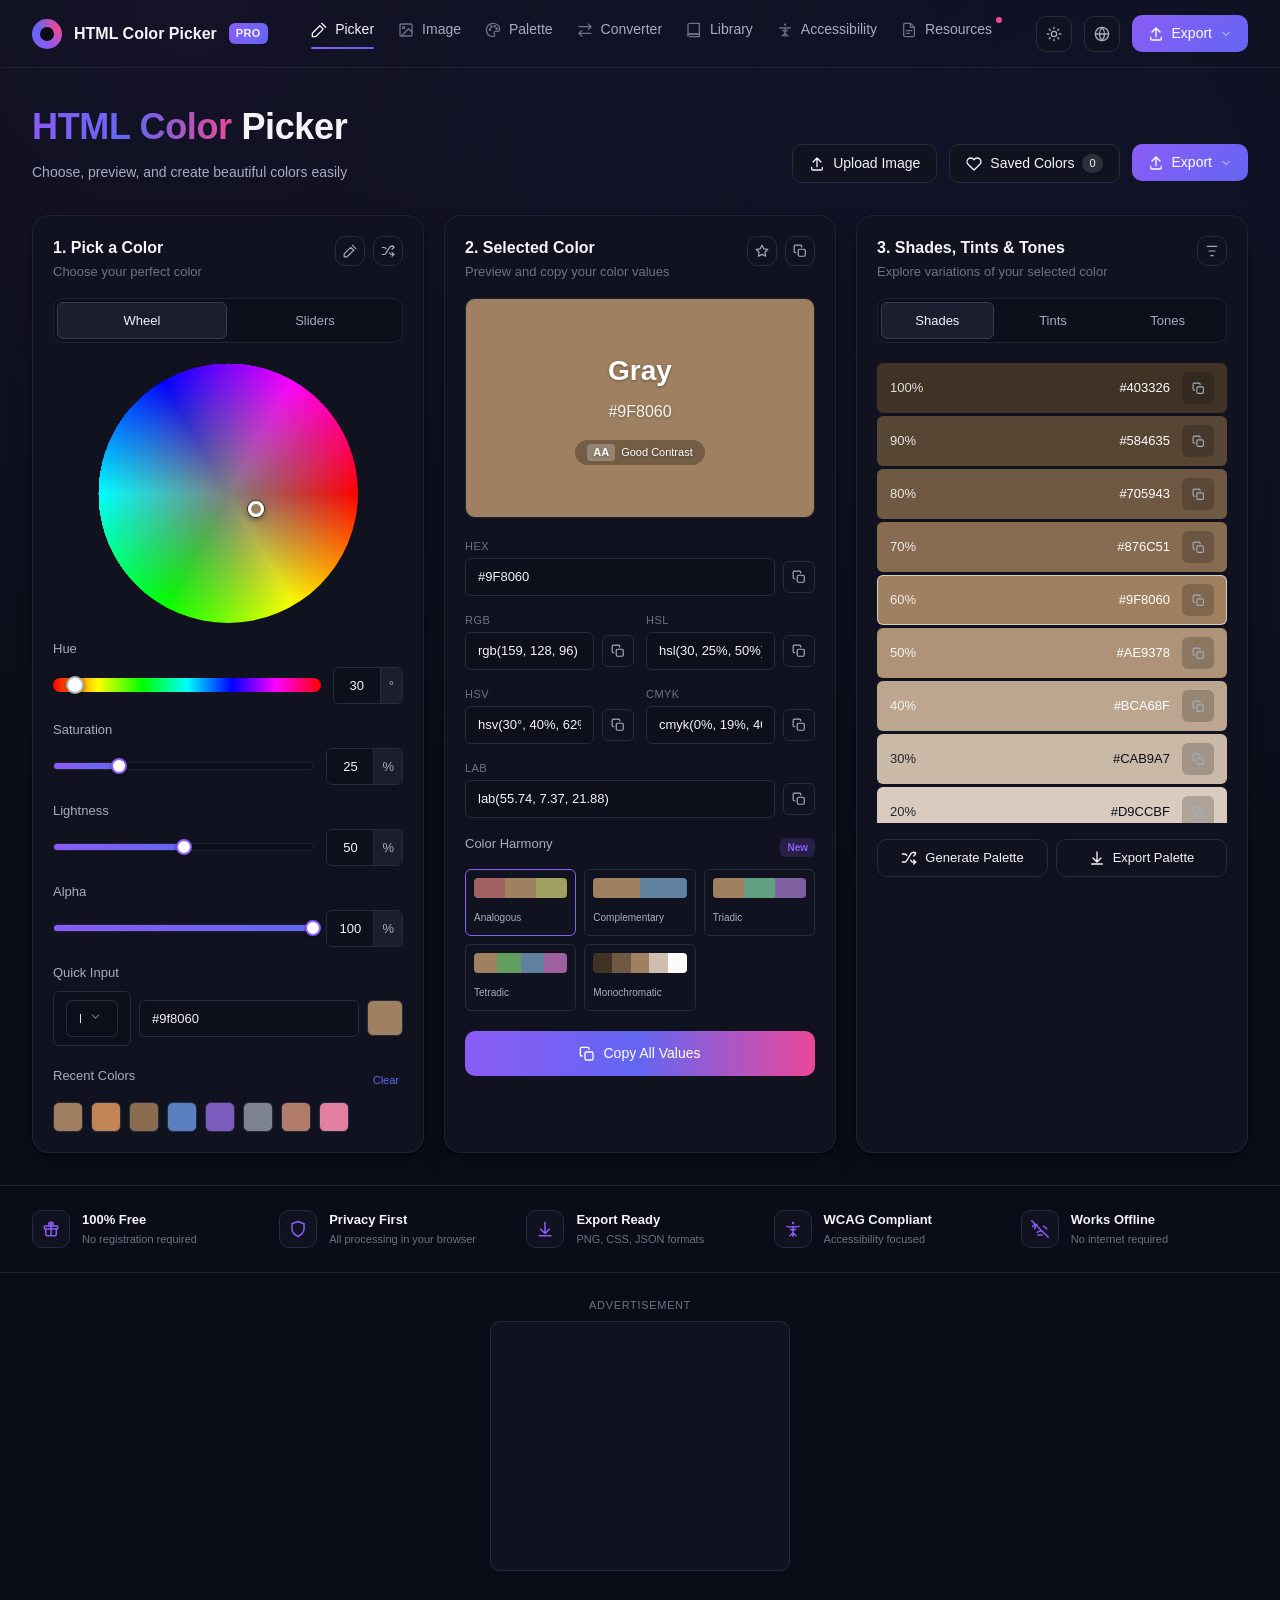
==== commit df91a578: "add new code or updates" ====
--- a/index.html
+++ b/index.html
@@ -3,7 +3,7 @@
   <head>
     <meta charset="UTF-8" />
     <meta name="viewport" content="width=device-width, initial-scale=1.0" />
-    <meta http-equiv="Content-Security-Policy" content="default-src 'self'; script-src 'self' 'sha256-x+8PDuVZ7HAJo7ur1v/bJI+XGroMKs49WKW3owvX618=' 'sha256-wNi0Z9tHADxA86bgFFtn54JqsEopc+ZLyPXOBQIbPFw=' 'sha256-BGirgUj0YQKykOHsCWJlQs+/JyroHyuBtByReVRJd+g=' 'sha256-FOkbuWkDkZqzc/7wyLglabL7ab8djyzQbN4RrKlbIQk=' 'sha256-k9Wz4/Cmaf5r2cC+N+QoQBUe9b0kpl90BFzyciJTzoc=' 'sha256-IcYkjRVIQjneP6CXTgrMx+pkaI84mdY9Ltk7KomRK/k=' 'sha256-rzkX/a2aQD+S5C7Y/bymP0xSFVxI7qeL/EYodK/OhqI=' 'sha256-ACfmdlLn4KXMicdYaODu+jZa3eIpzOmPGL7l2qbIV6M=' 'sha256-h4mgDuzC0JyOHFdx2ikQ5sb5V4hr/ED5bj6bRvhxO3Q=' 'sha256-9S8LK+cpghNbGMyEFOgzdwIayHJFJMrCiOKoHzocXUg=' 'sha256-XDqhkgtAyHYOsPtAP7ROs8xKs2H2IP2OauQjTeJxBrM=' 'sha256-5o/qvrlbW1dlRly7P790KQOsUEfbC1Kv64ruk3+oE4A='; style-src 'self' 'unsafe-inline'; img-src 'self' blob: data:; font-src 'self'; connect-src 'self'; object-src 'none'; base-uri 'self'; form-action 'self'" />
+    <meta http-equiv="Content-Security-Policy" content="default-src 'self'; script-src 'self' 'sha256-x+8PDuVZ7HAJo7ur1v/bJI+XGroMKs49WKW3owvX618=' 'sha256-ZOfyLG+Z3odE0znBss4CUlNz/2Wl2kXtGM2o1mVPl+U=' 'sha256-wNi0Z9tHADxA86bgFFtn54JqsEopc+ZLyPXOBQIbPFw=' 'sha256-BGirgUj0YQKykOHsCWJlQs+/JyroHyuBtByReVRJd+g=' 'sha256-FOkbuWkDkZqzc/7wyLglabL7ab8djyzQbN4RrKlbIQk=' 'sha256-k9Wz4/Cmaf5r2cC+N+QoQBUe9b0kpl90BFzyciJTzoc=' 'sha256-5WCAnrHy+7/T4rXkyxDeEqEb7ft0Kxt2/MUz+ig/3YE=' 'sha256-rzkX/a2aQD+S5C7Y/bymP0xSFVxI7qeL/EYodK/OhqI=' 'sha256-ACfmdlLn4KXMicdYaODu+jZa3eIpzOmPGL7l2qbIV6M=' 'sha256-h4mgDuzC0JyOHFdx2ikQ5sb5V4hr/ED5bj6bRvhxO3Q=' 'sha256-9S8LK+cpghNbGMyEFOgzdwIayHJFJMrCiOKoHzocXUg=' 'sha256-XDqhkgtAyHYOsPtAP7ROs8xKs2H2IP2OauQjTeJxBrM=' 'sha256-5o/qvrlbW1dlRly7P790KQOsUEfbC1Kv64ruk3+oE4A=' https://www.highperformanceformat.com; style-src 'self' 'unsafe-inline'; img-src 'self' blob: data:; font-src 'self'; connect-src 'self'; frame-src https://www.highperformanceformat.com; object-src 'none'; base-uri 'self'; form-action 'self'" />
     <meta name="google" content="notranslate" />
     <title>HTML Color Picker PRO</title>
     <link rel="icon" href="data:image/svg+xml,%3Csvg%20xmlns%3D%27http%3A%2F%2Fwww.w3.org%2F2000%2Fsvg%27%20viewBox%3D%270%200%2032%2032%27%3E%0A%20%20%3Cdefs%3E%0A%20%20%20%20%3ClinearGradient%20id%3D%27g%27%20x1%3D%274%27%20y1%3D%274%27%20x2%3D%2728%27%20y2%3D%2728%27%20gradientUnits%3D%27userSpaceOnUse%27%3E%0A%20%20%20%20%20%20%3Cstop%20offset%3D%270%25%27%20stop-color%3D%27%238b5cf6%27%20%2F%3E%0A%20%20%20%20%20%20%3Cstop%20offset%3D%2755%25%27%20stop-color%3D%27%236366f1%27%20%2F%3E%0A%20%20%20%20%20%20%3Cstop%20offset%3D%27100%25%27%20stop-color%3D%27%23ec4899%27%20%2F%3E%0A%20%20%20%20%3C%2FlinearGradient%3E%0A%20%20%3C%2Fdefs%3E%0A%20%20%3Ccircle%20cx%3D%2716%27%20cy%3D%2716%27%20r%3D%2715%27%20fill%3D%27url%28%23g%29%27%20%2F%3E%0A%20%20%3Ccircle%20cx%3D%2716%27%20cy%3D%2716%27%20r%3D%278.5%27%20fill%3D%27%230a0d17%27%20%2F%3E%0A%3C%2Fsvg%3E%0A" type="image/svg+xml" />
@@ -5587,6 +5587,34 @@
 .export-modal-actions .btn {
   flex: 1;
   justify-content: center;
+}
+
+/* ===== Рекламный блок (внизу сайта) ===== */
+.ad-slot {
+  display: flex;
+  flex-direction: column;
+  align-items: center;
+  gap: var(--space-2);
+  padding: var(--space-6) var(--space-7);
+  border-top: 1px solid var(--border-subtle);
+}
+.ad-slot-label {
+  font-size: 11px;
+  text-transform: uppercase;
+  letter-spacing: 0.06em;
+  color: var(--text-muted);
+}
+.ad-slot-frame {
+  width: 300px;
+  max-width: 100%;
+  min-height: 250px;
+  display: flex;
+  align-items: center;
+  justify-content: center;
+  background: var(--bg-card);
+  border: 1px solid var(--border-default);
+  border-radius: var(--radius-md);
+  overflow: hidden;
 }
     </style>
     <script>
@@ -7219,6 +7247,23 @@
       </div>
     </div>
     <!-- ===== /Страница: Resources ===== -->
+
+    <!-- ===== Рекламный блок (внизу сайта, на всех страницах) ===== -->
+    <div class="ad-slot">
+      <span class="ad-slot-label">Advertisement</span>
+      <div class="ad-slot-frame" id="adSlotFrame">
+        <script>
+          atOptions = {
+            key: "a736da652c83668ae11501e84ac87982",
+            format: "iframe",
+            height: 250,
+            width: 300,
+            params: {},
+          };
+        </script>
+        <script src="https://www.highperformanceformat.com/a736da652c83668ae11501e84ac87982/invoke.js"></script>
+      </div>
+    </div>
 
     <div class="toast" id="toast"></div>
 
@@ -15722,9 +15767,21 @@
         "application/json",
       );
     });
-    $("sharePaletteBtn").addEventListener("click", () => {
+    $("sharePaletteBtn").addEventListener("click", async () => {
       const p = getActivePalette();
-      copyText(p.colors.map((c) => safeHex(c.hex)).join(", "));
+      const hexList = p.colors.map((c) => safeHex(c.hex)).join(", ");
+      if (navigator.share) {
+        try {
+          await navigator.share({
+            title: p.name,
+            text: `${p.name} — ${hexList}`,
+          });
+        } catch (err) {
+          // Пользователь закрыл системное окно «Поделиться» — ничего не делаем.
+        }
+        return;
+      }
+      copyText(hexList);
       showToast(
         t("toast_palette_link_copied") || "Palette colors copied to share",
       );
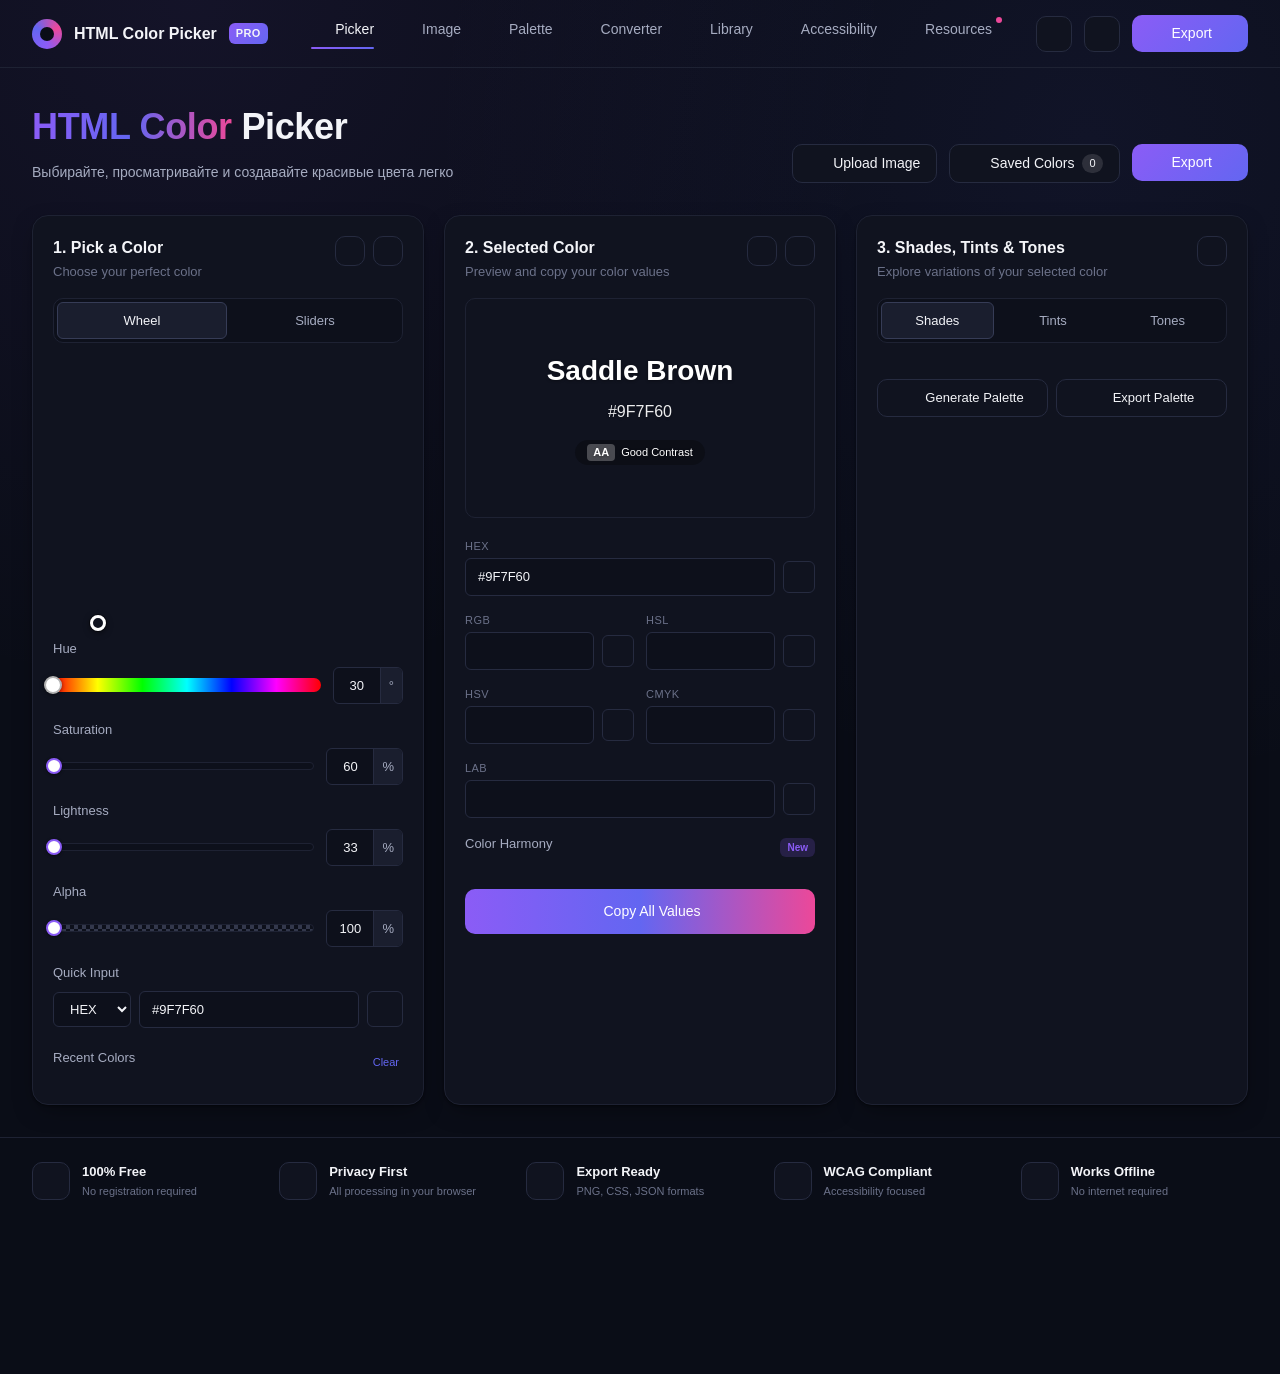
==== commit d65a80db: "remove ad" ====
--- a/index.html
+++ b/index.html
@@ -3,10 +3,17 @@
   <head>
     <meta charset="UTF-8" />
     <meta name="viewport" content="width=device-width, initial-scale=1.0" />
-    <meta http-equiv="Content-Security-Policy" content="default-src 'self'; script-src 'self' 'sha256-x+8PDuVZ7HAJo7ur1v/bJI+XGroMKs49WKW3owvX618=' 'sha256-ZOfyLG+Z3odE0znBss4CUlNz/2Wl2kXtGM2o1mVPl+U=' 'sha256-wNi0Z9tHADxA86bgFFtn54JqsEopc+ZLyPXOBQIbPFw=' 'sha256-BGirgUj0YQKykOHsCWJlQs+/JyroHyuBtByReVRJd+g=' 'sha256-FOkbuWkDkZqzc/7wyLglabL7ab8djyzQbN4RrKlbIQk=' 'sha256-k9Wz4/Cmaf5r2cC+N+QoQBUe9b0kpl90BFzyciJTzoc=' 'sha256-5WCAnrHy+7/T4rXkyxDeEqEb7ft0Kxt2/MUz+ig/3YE=' 'sha256-rzkX/a2aQD+S5C7Y/bymP0xSFVxI7qeL/EYodK/OhqI=' 'sha256-ACfmdlLn4KXMicdYaODu+jZa3eIpzOmPGL7l2qbIV6M=' 'sha256-h4mgDuzC0JyOHFdx2ikQ5sb5V4hr/ED5bj6bRvhxO3Q=' 'sha256-9S8LK+cpghNbGMyEFOgzdwIayHJFJMrCiOKoHzocXUg=' 'sha256-XDqhkgtAyHYOsPtAP7ROs8xKs2H2IP2OauQjTeJxBrM=' 'sha256-5o/qvrlbW1dlRly7P790KQOsUEfbC1Kv64ruk3+oE4A=' https://www.highperformanceformat.com; style-src 'self' 'unsafe-inline'; img-src 'self' blob: data:; font-src 'self'; connect-src 'self'; frame-src https://www.highperformanceformat.com; object-src 'none'; base-uri 'self'; form-action 'self'" />
+    <meta
+      http-equiv="Content-Security-Policy"
+      content="default-src 'self'; script-src 'self' 'sha256-x+8PDuVZ7HAJo7ur1v/bJI+XGroMKs49WKW3owvX618=' 'sha256-ZOfyLG+Z3odE0znBss4CUlNz/2Wl2kXtGM2o1mVPl+U=' 'sha256-wNi0Z9tHADxA86bgFFtn54JqsEopc+ZLyPXOBQIbPFw=' 'sha256-BGirgUj0YQKykOHsCWJlQs+/JyroHyuBtByReVRJd+g=' 'sha256-FOkbuWkDkZqzc/7wyLglabL7ab8djyzQbN4RrKlbIQk=' 'sha256-k9Wz4/Cmaf5r2cC+N+QoQBUe9b0kpl90BFzyciJTzoc=' 'sha256-5WCAnrHy+7/T4rXkyxDeEqEb7ft0Kxt2/MUz+ig/3YE=' 'sha256-rzkX/a2aQD+S5C7Y/bymP0xSFVxI7qeL/EYodK/OhqI=' 'sha256-ACfmdlLn4KXMicdYaODu+jZa3eIpzOmPGL7l2qbIV6M=' 'sha256-h4mgDuzC0JyOHFdx2ikQ5sb5V4hr/ED5bj6bRvhxO3Q=' 'sha256-9S8LK+cpghNbGMyEFOgzdwIayHJFJMrCiOKoHzocXUg=' 'sha256-XDqhkgtAyHYOsPtAP7ROs8xKs2H2IP2OauQjTeJxBrM=' 'sha256-5o/qvrlbW1dlRly7P790KQOsUEfbC1Kv64ruk3+oE4A=' https://www.highperformanceformat.com; style-src 'self' 'unsafe-inline'; img-src 'self' blob: data:; font-src 'self'; connect-src 'self'; frame-src https://www.highperformanceformat.com; object-src 'none'; base-uri 'self'; form-action 'self'"
+    />
     <meta name="google" content="notranslate" />
     <title>HTML Color Picker PRO</title>
-    <link rel="icon" href="data:image/svg+xml,%3Csvg%20xmlns%3D%27http%3A%2F%2Fwww.w3.org%2F2000%2Fsvg%27%20viewBox%3D%270%200%2032%2032%27%3E%0A%20%20%3Cdefs%3E%0A%20%20%20%20%3ClinearGradient%20id%3D%27g%27%20x1%3D%274%27%20y1%3D%274%27%20x2%3D%2728%27%20y2%3D%2728%27%20gradientUnits%3D%27userSpaceOnUse%27%3E%0A%20%20%20%20%20%20%3Cstop%20offset%3D%270%25%27%20stop-color%3D%27%238b5cf6%27%20%2F%3E%0A%20%20%20%20%20%20%3Cstop%20offset%3D%2755%25%27%20stop-color%3D%27%236366f1%27%20%2F%3E%0A%20%20%20%20%20%20%3Cstop%20offset%3D%27100%25%27%20stop-color%3D%27%23ec4899%27%20%2F%3E%0A%20%20%20%20%3C%2FlinearGradient%3E%0A%20%20%3C%2Fdefs%3E%0A%20%20%3Ccircle%20cx%3D%2716%27%20cy%3D%2716%27%20r%3D%2715%27%20fill%3D%27url%28%23g%29%27%20%2F%3E%0A%20%20%3Ccircle%20cx%3D%2716%27%20cy%3D%2716%27%20r%3D%278.5%27%20fill%3D%27%230a0d17%27%20%2F%3E%0A%3C%2Fsvg%3E%0A" type="image/svg+xml" />
+    <link
+      rel="icon"
+      href="data:image/svg+xml,%3Csvg%20xmlns%3D%27http%3A%2F%2Fwww.w3.org%2F2000%2Fsvg%27%20viewBox%3D%270%200%2032%2032%27%3E%0A%20%20%3Cdefs%3E%0A%20%20%20%20%3ClinearGradient%20id%3D%27g%27%20x1%3D%274%27%20y1%3D%274%27%20x2%3D%2728%27%20y2%3D%2728%27%20gradientUnits%3D%27userSpaceOnUse%27%3E%0A%20%20%20%20%20%20%3Cstop%20offset%3D%270%25%27%20stop-color%3D%27%238b5cf6%27%20%2F%3E%0A%20%20%20%20%20%20%3Cstop%20offset%3D%2755%25%27%20stop-color%3D%27%236366f1%27%20%2F%3E%0A%20%20%20%20%20%20%3Cstop%20offset%3D%27100%25%27%20stop-color%3D%27%23ec4899%27%20%2F%3E%0A%20%20%20%20%3C%2FlinearGradient%3E%0A%20%20%3C%2Fdefs%3E%0A%20%20%3Ccircle%20cx%3D%2716%27%20cy%3D%2716%27%20r%3D%2715%27%20fill%3D%27url%28%23g%29%27%20%2F%3E%0A%20%20%3Ccircle%20cx%3D%2716%27%20cy%3D%2716%27%20r%3D%278.5%27%20fill%3D%27%230a0d17%27%20%2F%3E%0A%3C%2Fsvg%3E%0A"
+      type="image/svg+xml"
+    />
     <style>
       /* ===== reset.css ===== */
       /* reset.css — минимальный normalize/reset для единообразия между браузерами */
@@ -79,5543 +86,5545 @@
       }
 
       /* ===== tokens.css ===== */
-/* tokens.css — единый источник правды для всех визуальных свойств сайта */
-
-:root {
-  /* Фон */
-  --bg-page: #0a0d17;
-  --bg-card: #10131f;
-  --bg-card-hover: #151929;
-  --bg-input: #0d101b;
-  --bg-elevated: #1a1e2e;
-
-  /* Границы */
-  --border-subtle: #1e2233;
-  --border-default: #262b40;
-  --border-strong: #363c56;
-
-  /* Текст */
-  --text-primary: #f3f4f8;
-  --text-secondary: #a6acc1;
-  --text-muted: #6b7189;
-
-  /* Акценты (логотип / бренд) */
-  --accent-purple: #8b5cf6;
-  --accent-blue: #6366f1;
-  --accent-pink: #ec4899;
-  --accent-gradient: linear-gradient(
-    135deg,
-    var(--accent-purple),
-    var(--accent-blue)
-  );
-  --accent-gradient-wide: linear-gradient(
-    90deg,
-    var(--accent-purple),
-    var(--accent-blue),
-    var(--accent-pink)
-  );
-
-  /* Статусы */
-  --success: #22c55e;
-  --warning: #f59e0b;
-  --danger: #ef4444;
-
-  /* Типографика */
-  --font-base: "Inter", "Segoe UI", Arial, Helvetica, sans-serif;
-  --font-size-xs: 11px;
-  --font-size-sm: 13px;
-  --font-size-base: 14px;
-  --font-size-md: 16px;
-  --font-size-lg: 20px;
-  --font-size-xl: 28px;
-  --font-size-2xl: 36px;
-  --font-weight-normal: 400;
-  --font-weight-medium: 500;
-  --font-weight-semibold: 600;
-  --font-weight-bold: 700;
-
-  /* Отступы (шкала 4px) */
-  --space-1: 4px;
-  --space-2: 8px;
-  --space-3: 12px;
-  --space-4: 16px;
-  --space-5: 20px;
-  --space-6: 24px;
-  --space-7: 32px;
-  --space-8: 40px;
-
-  /* Радиусы */
-  --radius-sm: 6px;
-  --radius-md: 10px;
-  --radius-lg: 16px;
-  --radius-pill: 999px;
-  --radius-circle: 50%;
-
-  /* Тени */
-  --shadow-card:
-    0 1px 2px rgba(0, 0, 0, 0.4), 0 8px 24px -8px rgba(0, 0, 0, 0.5);
-  --shadow-glow: 0 0 0 3px rgba(139, 92, 246, 0.25);
-
-  /* Переходы */
-  --transition-fast: 120ms ease;
-  --transition-base: 200ms ease;
-
-  /* Компоненты */
-  --wheel-size: 260px;
-  --marker-size: 16px;
-  --nav-height: 68px;
-}
-
-/* ---------- Светлая тема ---------- */
-[data-theme="light"] {
-  /* Фон */
-  --bg-page: #f5f6fa;
-  --bg-card: #ffffff;
-  --bg-card-hover: #f0f1f7;
-  --bg-input: #ffffff;
-  --bg-elevated: #ffffff;
-
-  /* Границы */
-  --border-subtle: #e6e8f0;
-  --border-default: #d9dce8;
-  --border-strong: #c3c7da;
-
-  /* Текст */
-  --text-primary: #14161f;
-  --text-secondary: #4a4f63;
-  --text-muted: #7b8096;
-
-  /* Тени */
-  --shadow-card:
-    0 1px 2px rgba(20, 22, 31, 0.06), 0 8px 24px -8px rgba(20, 22, 31, 0.12);
-  --shadow-glow: 0 0 0 3px rgba(139, 92, 246, 0.2);
-
-  /* Статусы (более тёмные для светлого фона) */
-  --success: #16a34a;
-  --warning: #d97706;
-  --danger: #dc2626;
-}
+      /* tokens.css — единый источник правды для всех визуальных свойств сайта */
+
+      :root {
+        /* Фон */
+        --bg-page: #0a0d17;
+        --bg-card: #10131f;
+        --bg-card-hover: #151929;
+        --bg-input: #0d101b;
+        --bg-elevated: #1a1e2e;
+
+        /* Границы */
+        --border-subtle: #1e2233;
+        --border-default: #262b40;
+        --border-strong: #363c56;
+
+        /* Текст */
+        --text-primary: #f3f4f8;
+        --text-secondary: #a6acc1;
+        --text-muted: #6b7189;
+
+        /* Акценты (логотип / бренд) */
+        --accent-purple: #8b5cf6;
+        --accent-blue: #6366f1;
+        --accent-pink: #ec4899;
+        --accent-gradient: linear-gradient(
+          135deg,
+          var(--accent-purple),
+          var(--accent-blue)
+        );
+        --accent-gradient-wide: linear-gradient(
+          90deg,
+          var(--accent-purple),
+          var(--accent-blue),
+          var(--accent-pink)
+        );
+
+        /* Статусы */
+        --success: #22c55e;
+        --warning: #f59e0b;
+        --danger: #ef4444;
+
+        /* Типографика */
+        --font-base: "Inter", "Segoe UI", Arial, Helvetica, sans-serif;
+        --font-size-xs: 11px;
+        --font-size-sm: 13px;
+        --font-size-base: 14px;
+        --font-size-md: 16px;
+        --font-size-lg: 20px;
+        --font-size-xl: 28px;
+        --font-size-2xl: 36px;
+        --font-weight-normal: 400;
+        --font-weight-medium: 500;
+        --font-weight-semibold: 600;
+        --font-weight-bold: 700;
+
+        /* Отступы (шкала 4px) */
+        --space-1: 4px;
+        --space-2: 8px;
+        --space-3: 12px;
+        --space-4: 16px;
+        --space-5: 20px;
+        --space-6: 24px;
+        --space-7: 32px;
+        --space-8: 40px;
+
+        /* Радиусы */
+        --radius-sm: 6px;
+        --radius-md: 10px;
+        --radius-lg: 16px;
+        --radius-pill: 999px;
+        --radius-circle: 50%;
+
+        /* Тени */
+        --shadow-card:
+          0 1px 2px rgba(0, 0, 0, 0.4), 0 8px 24px -8px rgba(0, 0, 0, 0.5);
+        --shadow-glow: 0 0 0 3px rgba(139, 92, 246, 0.25);
+
+        /* Переходы */
+        --transition-fast: 120ms ease;
+        --transition-base: 200ms ease;
+
+        /* Компоненты */
+        --wheel-size: 260px;
+        --marker-size: 16px;
+        --nav-height: 68px;
+      }
+
+      /* ---------- Светлая тема ---------- */
+      [data-theme="light"] {
+        /* Фон */
+        --bg-page: #f5f6fa;
+        --bg-card: #ffffff;
+        --bg-card-hover: #f0f1f7;
+        --bg-input: #ffffff;
+        --bg-elevated: #ffffff;
+
+        /* Границы */
+        --border-subtle: #e6e8f0;
+        --border-default: #d9dce8;
+        --border-strong: #c3c7da;
+
+        /* Текст */
+        --text-primary: #14161f;
+        --text-secondary: #4a4f63;
+        --text-muted: #7b8096;
+
+        /* Тени */
+        --shadow-card:
+          0 1px 2px rgba(20, 22, 31, 0.06),
+          0 8px 24px -8px rgba(20, 22, 31, 0.12);
+        --shadow-glow: 0 0 0 3px rgba(139, 92, 246, 0.2);
+
+        /* Статусы (более тёмные для светлого фона) */
+        --success: #16a34a;
+        --warning: #d97706;
+        --danger: #dc2626;
+      }
 
       /* ===== styles.css ===== */
-/* styles.css — компоненты, тёмная тема HTML Color Picker PRO */
-
-body {
-  font-family: var(--font-base);
-  color: var(--text-primary);
-  background: var(--bg-page);
-  background-image:
-    radial-gradient(
-      circle at 15% 0%,
-      rgba(139, 92, 246, 0.08),
-      transparent 40%
-    ),
-    radial-gradient(
-      circle at 85% 10%,
-      rgba(99, 102, 241, 0.08),
-      transparent 40%
-    );
-  font-size: var(--font-size-base);
-}
-
-.icon {
-  display: inline-flex;
-  width: 16px;
-  height: 16px;
-}
-.icon svg {
-  width: 100%;
-  height: 100%;
-}
-
-.icon-btn svg {
-  width: 16px;
-  height: 16px;
-}
-.icon-btn.sm svg {
-  width: 14px;
-  height: 14px;
-}
-.copy-btn svg {
-  width: 14px;
-  height: 14px;
-}
-.feature-icon svg {
-  width: 18px;
-  height: 18px;
-}
-.shade-row .copy-btn svg {
-  width: 13px;
-  height: 13px;
-}
-
-/* ===== Topbar ===== */
-.topbar {
-  min-height: var(--nav-height);
-  display: flex;
-  align-items: center;
-  justify-content: space-between;
-  flex-wrap: wrap;
-  padding: var(--space-2) var(--space-7);
-  border-bottom: 1px solid var(--border-subtle);
-  gap: var(--space-3) var(--space-5);
-}
-
-.topbar-left {
-  display: flex;
-  align-items: center;
-  gap: var(--space-3);
-  flex-wrap: wrap;
-  min-width: 0;
-}
-
-.logo-mark {
-  width: 30px;
-  height: 30px;
-  flex-shrink: 0;
-  border-radius: var(--radius-circle);
-  background: conic-gradient(
-    from 180deg,
-    var(--accent-purple),
-    var(--accent-blue),
-    var(--accent-pink),
-    var(--accent-purple)
-  );
-  position: relative;
-}
-.logo-mark::after {
-  content: "";
-  position: absolute;
-  inset: 8px;
-  border-radius: 50%;
-  background: var(--bg-page);
-}
-
-.logo-text {
-  font-weight: var(--font-weight-semibold);
-  font-size: var(--font-size-md);
-}
-
-.badge-pro {
-  font-size: var(--font-size-xs);
-  font-weight: var(--font-weight-bold);
-  background: var(--accent-gradient);
-  padding: 2px 7px;
-  border-radius: var(--radius-sm);
-  letter-spacing: 0.03em;
-}
-
-.topnav {
-  display: flex;
-  gap: var(--space-6);
-}
-.topnav-link {
-  display: inline-flex;
-  align-items: center;
-  gap: var(--space-2);
-  font-size: var(--font-size-base);
-  color: var(--text-secondary);
-  padding-bottom: var(--space-2);
-  position: relative;
-  transition: color var(--transition-fast);
-}
-.topnav-link .icon {
-  display: inline-flex;
-  color: var(--text-muted);
-  transition: color var(--transition-fast);
-}
-.topnav-link .icon svg {
-  width: 16px;
-  height: 16px;
-}
-.topnav-link:hover .icon,
-.topnav-link.active .icon {
-  color: currentColor;
-}
-.topnav-link:hover {
-  color: var(--text-primary);
-}
-.topnav-link.active {
-  color: var(--text-primary);
-  font-weight: var(--font-weight-medium);
-}
-.topnav-link.active::after {
-  content: "";
-  position: absolute;
-  left: 0;
-  right: 0;
-  bottom: -1px;
-  height: 2px;
-  background: var(--accent-gradient);
-  border-radius: var(--radius-pill);
-}
-.topnav-link .dot {
-  width: 6px;
-  height: 6px;
-  border-radius: 50%;
-  background: var(--accent-pink);
-  position: absolute;
-  top: -2px;
-  right: -10px;
-}
-
-.topbar-right {
-  display: flex;
-  align-items: center;
-  gap: var(--space-3);
-}
-
-/* ===== Buttons ===== */
-.icon-btn {
-  width: 36px;
-  height: 36px;
-  display: flex;
-  align-items: center;
-  justify-content: center;
-  border: 1px solid var(--border-default);
-  border-radius: var(--radius-md);
-  background: var(--bg-card);
-  color: var(--text-secondary);
-  transition: all var(--transition-fast);
-}
-.icon-btn:hover {
-  color: var(--text-primary);
-  border-color: var(--border-strong);
-  background: var(--bg-card-hover);
-}
-.icon-btn.sm {
-  width: 30px;
-  height: 30px;
-}
-.icon-btn[data-icon] .icon,
-.icon-btn::before {
-  content: none;
-}
-
-.btn {
-  display: inline-flex;
-  align-items: center;
-  gap: var(--space-2);
-  padding: var(--space-2) var(--space-4);
-  border-radius: var(--radius-md);
-  font-size: var(--font-size-base);
-  font-weight: var(--font-weight-medium);
-  white-space: nowrap;
-  transition: all var(--transition-fast);
-}
-.btn-ghost {
-  background: var(--bg-card);
-  border: 1px solid var(--border-default);
-  color: var(--text-primary);
-}
-.btn-ghost:hover {
-  border-color: var(--border-strong);
-  background: var(--bg-card-hover);
-}
-.btn-primary {
-  background: var(--accent-gradient);
-  color: #fff;
-}
-.btn-primary:hover {
-  filter: brightness(1.08);
-}
-.btn-gradient {
-  background: var(--accent-gradient-wide);
-  color: #fff;
-  justify-content: center;
-  padding: var(--space-3) var(--space-4);
-}
-.btn-gradient:hover {
-  filter: brightness(1.08);
-}
-.btn.full {
-  width: 100%;
-}
-
-.count-badge {
-  background: rgba(255, 255, 255, 0.12);
-  padding: 1px 7px;
-  border-radius: var(--radius-pill);
-  font-size: var(--font-size-xs);
-}
-
-.chevron {
-  width: 12px;
-  height: 12px;
-  opacity: 0.8;
-}
-
-.menu-wrap {
-  position: relative;
-}
-.menu {
-  position: absolute;
-  right: 0;
-  top: calc(100% + 6px);
-  background: var(--bg-elevated);
-  border: 1px solid var(--border-default);
-  border-radius: var(--radius-md);
-  box-shadow: var(--shadow-card);
-  min-width: 200px;
-  padding: var(--space-2);
-  display: none;
-  z-index: 20;
-}
-.menu.open {
-  display: block;
-}
-.menu button {
-  width: 100%;
-  text-align: left;
-  padding: var(--space-2) var(--space-3);
-  border-radius: var(--radius-sm);
-  font-size: var(--font-size-sm);
-  color: var(--text-secondary);
-}
-.menu button:hover {
-  background: var(--bg-card-hover);
-  color: var(--text-primary);
-}
-
-/* Language dropdown: search box + scrollable list */
-.lang-menu {
-  min-width: 220px;
-  padding: var(--space-2);
-}
-.lang-search-row {
-  display: flex;
-  align-items: center;
-  gap: var(--space-2);
-  padding: var(--space-2) var(--space-3);
-  margin-bottom: var(--space-2);
-  border: 1px solid var(--border-default);
-  border-radius: var(--radius-sm);
-  background: var(--bg-input);
-}
-.lang-search-row .icon {
-  width: 14px;
-  height: 14px;
-  opacity: 0.6;
-  flex-shrink: 0;
-}
-.lang-search-input {
-  flex: 1;
-  min-width: 0;
-  font-size: var(--font-size-sm);
-  background: none;
-  border: none;
-  color: var(--text-primary);
-}
-.lang-search-input::placeholder {
-  color: var(--text-muted);
-}
-.lang-list {
-  max-height: 260px;
-  overflow-y: auto;
-}
-.lang-list button {
-  display: flex;
-  align-items: center;
-  justify-content: space-between;
-  gap: var(--space-2);
-}
-.lang-list button.active {
-  background: var(--bg-card-hover);
-  color: var(--text-primary);
-}
-.lang-list button.active::after {
-  content: "";
-  width: 6px;
-  height: 6px;
-  border-radius: 50%;
-  background: var(--accent-purple);
-  flex-shrink: 0;
-}
-.lang-list-empty {
-  padding: var(--space-3);
-  font-size: var(--font-size-sm);
-  color: var(--text-muted);
-  text-align: center;
-}
-
-.link-btn {
-  font-size: var(--font-size-sm);
-  color: var(--text-muted);
-}
-.link-btn:hover {
-  color: var(--text-primary);
-}
-
-/* ===== Page head ===== */
-.page-head {
-  display: flex;
-  justify-content: space-between;
-  align-items: flex-end;
-  flex-wrap: wrap;
-  gap: var(--space-5);
-  padding: var(--space-7);
-}
-.page-head h1 {
-  font-size: var(--font-size-2xl);
-  font-weight: var(--font-weight-bold);
-  letter-spacing: -0.01em;
-}
-.grad-text {
-  background: var(--accent-gradient-wide);
-  -webkit-background-clip: text;
-  background-clip: text;
-  color: transparent;
-}
-.subtitle {
-  color: var(--text-secondary);
-  margin-top: var(--space-2);
-}
-.page-head-actions {
-  display: flex;
-  gap: var(--space-3);
-  flex-wrap: wrap;
-}
-
-/* ===== Grid & Cards ===== */
-.grid {
-  display: grid;
-  grid-template-columns: repeat(3, 1fr);
-  gap: var(--space-5);
-  padding: 0 var(--space-7) var(--space-7);
-}
-.grid > * {
-  min-width: 0;
-}
-
-.card {
-  background: var(--bg-card);
-  border: 1px solid var(--border-subtle);
-  border-radius: var(--radius-lg);
-  padding: var(--space-5);
-  box-shadow: var(--shadow-card);
-}
-
-.card-head {
-  display: flex;
-  justify-content: space-between;
-  align-items: flex-start;
-  margin-bottom: var(--space-4);
-}
-.card-head h2 {
-  font-size: var(--font-size-md);
-  font-weight: var(--font-weight-semibold);
-}
-.card-sub {
-  font-size: var(--font-size-sm);
-  color: var(--text-muted);
-  margin-top: 2px;
-}
-.card-head-actions {
-  display: flex;
-  gap: var(--space-2);
-}
-
-/* ===== Tabs ===== */
-.tabs {
-  display: flex;
-  gap: var(--space-1);
-  background: var(--bg-input);
-  border: 1px solid var(--border-subtle);
-  border-radius: var(--radius-md);
-  padding: 3px;
-  margin-bottom: var(--space-5);
-}
-.tab {
-  flex: 1;
-  padding: var(--space-2) var(--space-3);
-  font-size: var(--font-size-sm);
-  color: var(--text-secondary);
-  border-radius: var(--radius-sm);
-  text-align: center;
-}
-.tab.active {
-  background: var(--bg-elevated);
-  color: var(--text-primary);
-  border: 1px solid var(--border-strong);
-}
-
-/* ===== Wheel ===== */
-.wheel-wrap {
-  display: flex;
-  justify-content: center;
-  margin-bottom: var(--space-4);
-}
-#wheelBox {
-  position: relative;
-  width: var(--wheel-size);
-  height: var(--wheel-size);
-}
-#wheel {
-  cursor: crosshair;
-  border-radius: 50%;
-  touch-action: none;
-}
-.wheel-marker {
-  position: absolute;
-  width: var(--marker-size);
-  height: var(--marker-size);
-  border: 3px solid #fff;
-  border-radius: 50%;
-  transform: translate(-50%, -50%);
-  pointer-events: none;
-  box-shadow:
-    0 0 0 1px rgba(0, 0, 0, 0.5),
-    0 2px 6px rgba(0, 0, 0, 0.5);
-}
-
-.slider-row {
-  margin-bottom: var(--space-5);
-}
-.hue-track {
-  position: relative;
-  height: 14px;
-  border-radius: var(--radius-pill);
-  background: linear-gradient(
-    90deg,
-    #ff0000,
-    #ffff00,
-    #00ff00,
-    #00ffff,
-    #0000ff,
-    #ff00ff,
-    #ff0000
-  );
-  cursor: pointer;
-  touch-action: none;
-}
-.hue-thumb {
-  position: absolute;
-  top: 50%;
-  width: 18px;
-  height: 18px;
-  border-radius: 50%;
-  background: #fff;
-  border: 2px solid rgba(0, 0, 0, 0.3);
-  transform: translate(-50%, -50%);
-  box-shadow: 0 1px 4px rgba(0, 0, 0, 0.5);
-  pointer-events: none;
-}
-
-/* ===== Range controls (Saturation / Lightness / Alpha) ===== */
-.control {
-  margin-bottom: var(--space-4);
-}
-.control-label {
-  display: flex;
-  justify-content: space-between;
-  font-size: var(--font-size-sm);
-  margin-bottom: var(--space-2);
-  color: var(--text-secondary);
-}
-.control-value {
-  color: var(--text-primary);
-  font-weight: var(--font-weight-medium);
-}
-.control-row {
-  display: flex;
-  align-items: center;
-  gap: var(--space-3);
-}
-.control-row .hue-track,
-.control-row .range-track {
-  flex: 1;
-  min-width: 0;
-}
-.value-box {
-  display: flex;
-  align-items: stretch;
-  flex-shrink: 0;
-  background: var(--bg-input);
-  border: 1px solid var(--border-default);
-  border-radius: var(--radius-sm);
-  overflow: hidden;
-}
-.value-input {
-  width: 46px;
-  border: none;
-  background: transparent;
-  color: var(--text-primary);
-  font-size: var(--font-size-sm);
-  font-weight: var(--font-weight-medium);
-  text-align: center;
-  padding: var(--space-2) 0;
-  -moz-appearance: textfield;
-}
-.value-input:focus {
-  outline: none;
-  background: var(--bg-elevated);
-}
-.value-input::-webkit-outer-spin-button,
-.value-input::-webkit-inner-spin-button {
-  -webkit-appearance: none;
-  margin: 0;
-}
-.value-unit {
-  display: flex;
-  align-items: center;
-  justify-content: center;
-  padding: 0 var(--space-2);
-  border-left: 1px solid var(--border-default);
-  color: var(--text-secondary);
-  font-size: var(--font-size-sm);
-  background: var(--bg-elevated);
-}
-.range-track {
-  position: relative;
-  height: 8px;
-  border-radius: var(--radius-pill);
-  background: var(--bg-input);
-  border: 1px solid var(--border-subtle);
-  cursor: pointer;
-  touch-action: none;
-}
-.range-track.checkerboard {
-  background-image:
-    linear-gradient(45deg, #33384c 25%, transparent 25%),
-    linear-gradient(-45deg, #33384c 25%, transparent 25%),
-    linear-gradient(45deg, transparent 75%, #33384c 75%),
-    linear-gradient(-45deg, transparent 75%, #33384c 75%);
-  background-size: 8px 8px;
-  background-position:
-    0 0,
-    0 4px,
-    4px -4px,
-    -4px 0;
-}
-.range-fill {
-  position: absolute;
-  left: 0;
-  top: 0;
-  bottom: 0;
-  border-radius: var(--radius-pill);
-  background: var(--accent-gradient);
-}
-.range-thumb {
-  position: absolute;
-  top: 50%;
-  width: 16px;
-  height: 16px;
-  border-radius: 50%;
-  background: #fff;
-  border: 2px solid var(--accent-purple);
-  transform: translate(-50%, -50%);
-  box-shadow: 0 1px 3px rgba(0, 0, 0, 0.5);
-}
-
-/* ===== Quick input ===== */
-.field-label {
-  font-size: var(--font-size-sm);
-  color: var(--text-secondary);
-  margin-bottom: var(--space-2);
-}
-.field-label-row {
-  display: flex;
-  justify-content: space-between;
-  align-items: center;
-  margin-bottom: var(--space-2);
-}
-.quick-input {
-  margin-bottom: var(--space-5);
-}
-.quick-row {
-  display: flex;
-  gap: var(--space-2);
-  align-items: center;
-}
-.select-sm,
-.text-input {
-  background: var(--bg-input);
-  border: 1px solid var(--border-default);
-  border-radius: var(--radius-sm);
-  padding: var(--space-2) var(--space-3);
-  font-size: var(--font-size-sm);
-  color: var(--text-primary);
-}
-.select-sm {
-  width: 78px;
-}
-.text-input {
-  flex: 1;
-  min-width: 0;
-}
-.text-input:focus {
-  border-color: var(--accent-purple);
-  box-shadow: var(--shadow-glow);
-  outline: none;
-}
-.swatch-preview {
-  width: 36px;
-  height: 36px;
-  border-radius: var(--radius-sm);
-  border: 1px solid var(--border-default);
-  flex-shrink: 0;
-}
-
-/* ===== Recent colors ===== */
-.swatch-list {
-  display: flex;
-  gap: var(--space-2);
-  flex-wrap: wrap;
-}
-.swatch-item {
-  width: 30px;
-  height: 30px;
-  border-radius: var(--radius-sm);
-  border: 1px solid var(--border-default);
-  cursor: pointer;
-  transition: transform var(--transition-fast);
-}
-.swatch-item:hover {
-  transform: scale(1.1);
-}
-
-/* ===== Saved colors panel ===== */
-.saved-colors-menu {
-  min-width: 260px;
-  max-width: 300px;
-}
-.saved-colors-header {
-  display: flex;
-  align-items: center;
-  justify-content: space-between;
-  margin-bottom: var(--space-3);
-  padding: 0 var(--space-1);
-  font-size: var(--font-size-sm);
-  color: var(--text-secondary);
-  font-weight: var(--font-weight-medium);
-}
-.link-btn {
-  background: none;
-  border: none;
-  color: var(--accent-blue);
-  font-size: var(--font-size-xs);
-  cursor: pointer;
-  padding: 2px 4px;
-}
-.link-btn:hover {
-  text-decoration: underline;
-}
-.saved-colors-menu .swatch-list {
-  padding: 0 var(--space-1);
-}
-.saved-swatch-item {
-  position: relative;
-  width: 32px;
-  height: 32px;
-}
-.saved-swatch-item .swatch-item {
-  width: 100%;
-  height: 100%;
-}
-.saved-swatch-remove {
-  position: absolute;
-  top: -6px;
-  right: -6px;
-  width: 16px;
-  height: 16px;
-  border-radius: 50%;
-  background: var(--bg-elevated);
-  border: 1px solid var(--border-strong);
-  color: var(--text-secondary);
-  font-size: 10px;
-  line-height: 1;
-  display: none;
-  align-items: center;
-  justify-content: center;
-  cursor: pointer;
-  padding: 0;
-}
-.saved-swatch-item:hover .saved-swatch-remove {
-  display: flex;
-}
-.saved-swatch-remove:hover {
-  background: var(--bg-card-hover);
-  color: var(--text-primary);
-}
-.empty-hint {
-  font-size: var(--font-size-xs);
-  color: var(--text-muted);
-  margin: 0;
-  padding: 0 var(--space-1);
-  line-height: 1.5;
-}
-
-/* ===== Selected color preview ===== */
-.preview-box {
-  height: 220px;
-  border-radius: var(--radius-md);
-  display: flex;
-  flex-direction: column;
-  align-items: center;
-  justify-content: center;
-  gap: var(--space-2);
-  margin-bottom: var(--space-5);
-  border: 1px solid var(--border-subtle);
-  color: #fff;
-  text-shadow: 0 1px 3px rgba(0, 0, 0, 0.35);
-}
-.preview-name {
-  font-size: var(--font-size-xl);
-  font-weight: var(--font-weight-bold);
-}
-.preview-hex {
-  font-size: var(--font-size-md);
-  opacity: 0.92;
-}
-.contrast-badge {
-  margin-top: var(--space-2);
-  background: rgba(0, 0, 0, 0.28);
-  padding: 4px 12px;
-  border-radius: var(--radius-pill);
-  font-size: var(--font-size-xs);
-  display: flex;
-  align-items: center;
-  gap: 6px;
-}
-.contrast-badge b {
-  background: rgba(255, 255, 255, 0.25);
-  padding: 0 6px;
-  border-radius: 4px;
-}
-
-.field {
-  margin-bottom: var(--space-4);
-}
-.field label {
-  display: block;
-  font-size: var(--font-size-xs);
-  color: var(--text-muted);
-  margin-bottom: var(--space-1);
-  text-transform: uppercase;
-  letter-spacing: 0.04em;
-}
-.field-row {
-  display: flex;
-  align-items: center;
-  gap: var(--space-2);
-}
-.field-row input {
-  flex: 1;
-  min-width: 0;
-  background: var(--bg-input);
-  border: 1px solid var(--border-default);
-  border-radius: var(--radius-sm);
-  padding: var(--space-2) var(--space-3);
-  font-size: var(--font-size-sm);
-}
-.field-pair {
-  display: grid;
-  grid-template-columns: 1fr 1fr;
-  gap: var(--space-3);
-}
-.field-pair > * {
-  min-width: 0;
-}
-
-.copy-btn {
-  width: 32px;
-  height: 32px;
-  flex-shrink: 0;
-  display: flex;
-  align-items: center;
-  justify-content: center;
-  border: 1px solid var(--border-default);
-  border-radius: var(--radius-sm);
-  background: var(--bg-card);
-  color: var(--text-secondary);
-}
-.copy-btn:hover {
-  color: var(--text-primary);
-  border-color: var(--border-strong);
-}
-.copy-btn .icon {
-  width: 14px;
-  height: 14px;
-}
-
-/* ===== Harmony ===== */
-.harmony {
-  margin-bottom: var(--space-5);
-}
-.badge-new {
-  font-size: 10px;
-  font-weight: var(--font-weight-bold);
-  background: rgba(139, 92, 246, 0.18);
-  color: var(--accent-purple);
-  padding: 2px 7px;
-  border-radius: var(--radius-sm);
-}
-.harmony-grid {
-  display: grid;
-  grid-template-columns: repeat(3, 1fr);
-  gap: var(--space-2);
-}
-.harmony-card {
-  border: 1px solid var(--border-default);
-  border-radius: var(--radius-sm);
-  padding: var(--space-2);
-  cursor: pointer;
-  transition: border-color var(--transition-fast);
-}
-.harmony-card:hover,
-.harmony-card.active {
-  border-color: var(--accent-purple);
-}
-.harmony-swatches {
-  display: flex;
-  height: 20px;
-  border-radius: 4px;
-  overflow: hidden;
-  margin-bottom: var(--space-2);
-}
-.harmony-swatches span {
-  flex: 1;
-}
-.harmony-card small {
-  font-size: 10px;
-  color: var(--text-secondary);
-}
-
-/* ===== Shades list ===== */
-.shades-list {
-  display: flex;
-  flex-direction: column;
-  gap: 3px;
-  margin-bottom: var(--space-4);
-  max-height: 460px;
-  overflow-y: auto;
-}
-.shade-row {
-  display: flex;
-  align-items: center;
-  justify-content: space-between;
-  padding: var(--space-2) var(--space-3);
-  border-radius: var(--radius-sm);
-  border: 1px solid transparent;
-  cursor: pointer;
-  font-size: var(--font-size-sm);
-  font-weight: var(--font-weight-medium);
-}
-.shade-row.current {
-  border-color: rgba(255, 255, 255, 0.6);
-}
-.shade-row .shade-pct {
-  opacity: 0.85;
-}
-.shade-row .shade-right {
-  display: flex;
-  align-items: center;
-  gap: var(--space-3);
-}
-.shade-row .copy-btn {
-  background: rgba(0, 0, 0, 0.2);
-  border-color: transparent;
-}
-
-.shades-actions {
-  display: flex;
-  gap: var(--space-2);
-}
-.shades-actions .btn {
-  flex: 1;
-  justify-content: center;
-  font-size: var(--font-size-sm);
-}
-
-/* ===== Footer features ===== */
-.features {
-  display: grid;
-  grid-template-columns: repeat(5, 1fr);
-  gap: var(--space-5);
-  padding: var(--space-6) var(--space-7);
-  border-top: 1px solid var(--border-subtle);
-}
-.feature {
-  display: flex;
-  align-items: center;
-  gap: var(--space-3);
-}
-.feature-icon {
-  width: 38px;
-  height: 38px;
-  flex-shrink: 0;
-  border-radius: var(--radius-md);
-  background: var(--bg-card);
-  border: 1px solid var(--border-default);
-  display: flex;
-  align-items: center;
-  justify-content: center;
-  color: var(--accent-purple);
-}
-.feature b {
-  font-size: var(--font-size-sm);
-  display: block;
-}
-.feature p {
-  font-size: var(--font-size-xs);
-  color: var(--text-muted);
-  margin-top: 2px;
-}
-
-/* ===== Toast ===== */
-.toast {
-  position: fixed;
-  bottom: 24px;
-  left: 50%;
-  transform: translateX(-50%) translateY(20px);
-  background: var(--bg-elevated);
-  border: 1px solid var(--border-strong);
-  padding: var(--space-3) var(--space-5);
-  border-radius: var(--radius-md);
-  font-size: var(--font-size-sm);
-  box-shadow: var(--shadow-card);
-  opacity: 0;
-  pointer-events: none;
-  transition: all var(--transition-base);
-  z-index: 100;
-  display: flex;
-  align-items: center;
-  gap: var(--space-2);
-}
-.toast.show {
-  opacity: 1;
-  transform: translateX(-50%) translateY(0);
-}
-
-/* ===== Переключение страниц (Picker / Palette) ===== */
-.app-page {
-  display: none;
-}
-.app-page.active {
-  display: block;
-}
-
-/* ===== Palette page ===== */
-.palette-toolbar {
-  display: flex;
-  align-items: center;
-  gap: var(--space-3);
-  padding: 0 var(--space-7) var(--space-5);
-  flex-wrap: wrap;
-}
-.palette-search {
-  flex: 1;
-  min-width: 220px;
-  display: flex;
-  align-items: center;
-  gap: var(--space-2);
-  padding: var(--space-2) var(--space-3);
-  border: 1px solid var(--border-default);
-  border-radius: var(--radius-md);
-  background: var(--bg-input);
-}
-.palette-search .icon {
-  width: 15px;
-  height: 15px;
-  color: var(--text-muted);
-  flex-shrink: 0;
-}
-.palette-search input {
-  flex: 1;
-  min-width: 0;
-  background: none;
-  border: none;
-  color: var(--text-primary);
-  font-size: var(--font-size-sm);
-}
-.palette-search input::placeholder {
-  color: var(--text-muted);
-}
-.palette-toolbar .csel.text-input {
-  padding: 0;
-  border-radius: var(--radius-md);
-  flex-shrink: 0;
-  min-width: 150px;
-}
-.palette-toolbar .csel.text-input .csel-btn {
-  border-radius: var(--radius-md);
-}
-.palette-toolbar #newPaletteBtn {
-  flex-shrink: 0;
-}
-
-.palette-grid {
-  display: grid;
-  grid-template-columns: 280px 1fr 320px;
-  gap: var(--space-5);
-  padding: 0 var(--space-7) var(--space-7);
-  align-items: start;
-}
-
-/* Sidebar: My Palettes */
-.palette-sidebar-head {
-  display: flex;
-  align-items: baseline;
-  justify-content: space-between;
-  margin-bottom: var(--space-4);
-}
-.palette-sidebar-head h3 {
-  font-size: var(--font-size-md);
-  font-weight: var(--font-weight-semibold);
-}
-.palette-count {
-  font-size: var(--font-size-xs);
-  color: var(--text-muted);
-}
-.palette-list {
-  display: flex;
-  flex-direction: column;
-  gap: var(--space-2);
-  max-height: 560px;
-  overflow-y: auto;
-  margin-bottom: var(--space-4);
-}
-.palette-list-item {
-  display: flex;
-  align-items: center;
-  gap: var(--space-3);
-  padding: var(--space-2) var(--space-2);
-  border: 1px solid transparent;
-  border-radius: var(--radius-md);
-  cursor: pointer;
-  transition: all var(--transition-fast);
-  text-align: left;
-  width: 100%;
-}
-.palette-list-item:hover {
-  background: var(--bg-card-hover);
-}
-.palette-list-item.active {
-  background: var(--bg-card-hover);
-  border-color: var(--accent-purple);
-}
-.palette-list-swatch {
-  display: flex;
-  width: 52px;
-  height: 36px;
-  border-radius: var(--radius-sm);
-  overflow: hidden;
-  flex-shrink: 0;
-  border: 1px solid var(--border-default);
-}
-.palette-list-swatch span {
-  flex: 1;
-}
-.palette-list-item-info {
-  flex: 1;
-  min-width: 0;
-}
-.palette-list-item-info b {
-  display: block;
-  font-size: var(--font-size-sm);
-  font-weight: var(--font-weight-medium);
-}
-.palette-list-item-info small {
-  font-size: var(--font-size-xs);
-  color: var(--text-muted);
-}
-.palette-list-item-menu {
-  color: var(--text-muted);
-  flex-shrink: 0;
-  padding: 4px;
-}
-.palette-list-item-menu:hover {
-  color: var(--text-primary);
-}
-.palette-list-empty {
-  padding: var(--space-5) var(--space-2);
-  text-align: center;
-  color: var(--text-muted);
-  font-size: var(--font-size-sm);
-}
-
-/* Main palette panel */
-.palette-main-head {
-  margin-bottom: var(--space-4);
-  position: relative;
-}
-.palette-main-title-row {
-  display: flex;
-  align-items: center;
-  gap: var(--space-2);
-  padding-inline-end: 170px;
-}
-.palette-main-title-row h2 {
-  font-size: var(--font-size-lg);
-  font-weight: var(--font-weight-bold);
-  overflow: hidden;
-  text-overflow: ellipsis;
-  white-space: nowrap;
-}
-.palette-main-actions {
-  position: absolute;
-  top: 0;
-  right: 0;
-  display: flex;
-  gap: var(--space-2);
-}
-@media (max-width: 640px) {
-  .palette-main-title-row {
-    padding-inline-end: 0;
-    flex-wrap: wrap;
-  }
-  .palette-main-actions {
-    position: static;
-    margin-top: var(--space-3);
-    flex-wrap: wrap;
-  }
-}
-.btn.sm {
-  padding: var(--space-1) var(--space-3);
-  font-size: var(--font-size-sm);
-}
-.btn-ghost.danger {
-  color: #f87171;
-  border-color: rgba(248, 113, 113, 0.35);
-}
-.btn-ghost.danger:hover {
-  background: rgba(248, 113, 113, 0.1);
-  border-color: rgba(248, 113, 113, 0.6);
-}
-
-.palette-strip {
-  display: flex;
-  height: 96px;
-  border-radius: var(--radius-md);
-  overflow: hidden;
-  margin-bottom: var(--space-4);
-  border: 1px solid var(--border-subtle);
-}
-.palette-strip span {
-  flex: 1;
-  cursor: pointer;
-  transition: flex var(--transition-fast);
-}
-.palette-strip span:hover {
-  flex: 1.3;
-}
-
-.palette-colors-list {
-  display: flex;
-  flex-direction: column;
-  gap: 2px;
-  margin: var(--space-4) 0;
-  max-height: 380px;
-  overflow-y: auto;
-}
-.palette-color-row {
-  display: grid;
-  grid-template-columns: 28px 1fr 92px 44px 56px auto;
-  align-items: center;
-  gap: var(--space-3);
-  padding: var(--space-2) var(--space-2);
-  border-radius: var(--radius-sm);
-  font-size: var(--font-size-sm);
-}
-.palette-color-row:hover {
-  background: var(--bg-card-hover);
-}
-.palette-color-swatch {
-  width: 24px;
-  height: 24px;
-  border-radius: var(--radius-sm);
-  border: 1px solid var(--border-default);
-}
-.palette-color-name {
-  font-weight: var(--font-weight-medium);
-}
-.palette-color-hex {
-  color: var(--text-secondary);
-  font-family: "SFMono-Regular", Consolas, monospace;
-}
-.palette-color-rating {
-  font-size: 10px;
-  font-weight: var(--font-weight-bold);
-  padding: 2px 6px;
-  border-radius: var(--radius-sm);
-  text-align: center;
-  color: var(--text-muted);
-}
-.palette-color-rating.aaa {
-  color: var(--success);
-  background: rgba(34, 197, 94, 0.14);
-}
-.palette-color-rating.aa {
-  color: var(--warning);
-  background: rgba(245, 158, 11, 0.14);
-}
-.palette-color-ratio {
-  color: var(--text-muted);
-  font-size: var(--font-size-xs);
-}
-.palette-color-row-actions {
-  display: flex;
-  gap: var(--space-1);
-  justify-content: flex-end;
-}
-.palette-color-row-actions button {
-  width: 26px;
-  height: 26px;
-  color: var(--text-muted);
-  border-radius: var(--radius-sm);
-}
-.palette-color-row-actions button:hover {
-  color: var(--text-primary);
-  background: var(--bg-card-hover);
-}
-.palette-color-row-actions .icon,
-.palette-color-row-actions svg {
-  width: 14px;
-  height: 14px;
-}
-
-.palette-info {
-  padding: var(--space-4) 0;
-  color: var(--text-secondary);
-  font-size: var(--font-size-sm);
-  line-height: 1.7;
-}
-
-.palette-add-row {
-  display: flex;
-  align-items: center;
-  gap: var(--space-3);
-  padding-top: var(--space-3);
-  border-top: 1px solid var(--border-subtle);
-}
-.palette-drop-hint {
-  font-size: var(--font-size-xs);
-  color: var(--text-muted);
-}
-
-/* Shades & Tints side panel */
-.palette-shades-card select.full {
-  width: 100%;
-  margin-bottom: var(--space-3);
-}
-.palette-shades-list {
-  max-height: 620px;
-}
-.palette-shades-list .shade-row.current {
-  box-shadow: 0 0 0 1px rgba(255, 255, 255, 0.5) inset;
-}
-
-@media (max-width: 1300px) {
-  .palette-grid {
-    grid-template-columns: 240px 1fr;
-  }
-  .palette-shades-card {
-    grid-column: 1 / -1;
-  }
-}
-@media (max-width: 900px) {
-  .palette-grid {
-    grid-template-columns: 1fr;
-  }
-  .palette-color-row {
-    grid-template-columns: 24px 1fr auto;
-  }
-  .palette-color-hex,
-  .palette-color-rating,
-  .palette-color-ratio {
-    display: none;
-  }
-}
-
-/* ===== bottomnav ===== */
-/* ===== Нижняя навигация (мобильная замена верхнего меню) ===== */
-.bottomnav {
-  display: none;
-  position: fixed;
-  left: 0;
-  right: 0;
-  bottom: 0;
-  z-index: 50;
-  align-items: stretch;
-  background: var(--bg-card);
-  border-top: 1px solid var(--border-subtle);
-  padding-bottom: env(safe-area-inset-bottom, 0);
-  box-shadow: 0 -4px 16px rgba(0, 0, 0, 0.25);
-}
-.bottomnav-link {
-  flex: 1;
-  display: flex;
-  flex-direction: column;
-  align-items: center;
-  justify-content: center;
-  gap: 4px;
-  padding: 9px 4px 8px;
-  background: none;
-  border: none;
-  font-family: inherit;
-  font-size: 11px;
-  color: var(--text-muted);
-  cursor: pointer;
-  position: relative;
-}
-.bottomnav-link .icon svg {
-  width: 21px;
-  height: 21px;
-}
-.bottomnav-link.active {
-  color: var(--accent-purple);
-}
-.bottomnav-dot {
-  position: absolute;
-  top: 6px;
-  right: calc(50% - 16px);
-  width: 7px;
-  height: 7px;
-  border-radius: 50%;
-  background: var(--accent-pink);
-}
-
-/* ===== Шторка «Ещё» ===== */
-.bottomnav-sheet {
-  position: fixed;
-  inset: 0;
-  z-index: 60;
-}
-.bottomnav-sheet[hidden] {
-  display: none;
-}
-.bottomnav-sheet-backdrop {
-  position: absolute;
-  inset: 0;
-  background: rgba(4, 6, 12, 0.6);
-}
-.bottomnav-sheet-panel {
-  position: absolute;
-  left: 0;
-  right: 0;
-  bottom: 0;
-  background: var(--bg-card);
-  border: 1px solid var(--border-default);
-  border-bottom: none;
-  border-radius: var(--radius-lg) var(--radius-lg) 0 0;
-  padding: var(--space-3) var(--space-4)
-    calc(var(--space-4) + env(safe-area-inset-bottom, 0));
-  box-shadow: var(--shadow-card);
-}
-.bottomnav-sheet-handle {
-  display: block;
-  width: 36px;
-  height: 4px;
-  border-radius: var(--radius-pill);
-  background: var(--border-strong);
-  margin: var(--space-2) auto var(--space-4);
-}
-.bottomnav-sheet-item {
-  display: flex;
-  align-items: center;
-  gap: var(--space-3);
-  padding: var(--space-4) var(--space-3);
-  border-radius: var(--radius-md);
-  color: var(--text-primary);
-  font-size: var(--font-size-base);
-  border-bottom: 1px solid var(--border-subtle);
-}
-.bottomnav-sheet-item:last-child {
-  border-bottom: none;
-}
-.bottomnav-sheet-item.active {
-  color: var(--accent-purple);
-}
-.bottomnav-sheet-item .icon svg {
-  width: 20px;
-  height: 20px;
-}
-.bottomnav-sheet-item .dot {
-  margin-inline-start: auto;
-}
-
-/* ===== accordion.css ===== */
-/* accordion.css — сворачиваемые секции карточек на мобильной ширине.
+      /* styles.css — компоненты, тёмная тема HTML Color Picker PRO */
+
+      body {
+        font-family: var(--font-base);
+        color: var(--text-primary);
+        background: var(--bg-page);
+        background-image:
+          radial-gradient(
+            circle at 15% 0%,
+            rgba(139, 92, 246, 0.08),
+            transparent 40%
+          ),
+          radial-gradient(
+            circle at 85% 10%,
+            rgba(99, 102, 241, 0.08),
+            transparent 40%
+          );
+        font-size: var(--font-size-base);
+      }
+
+      .icon {
+        display: inline-flex;
+        width: 16px;
+        height: 16px;
+      }
+      .icon svg {
+        width: 100%;
+        height: 100%;
+      }
+
+      .icon-btn svg {
+        width: 16px;
+        height: 16px;
+      }
+      .icon-btn.sm svg {
+        width: 14px;
+        height: 14px;
+      }
+      .copy-btn svg {
+        width: 14px;
+        height: 14px;
+      }
+      .feature-icon svg {
+        width: 18px;
+        height: 18px;
+      }
+      .shade-row .copy-btn svg {
+        width: 13px;
+        height: 13px;
+      }
+
+      /* ===== Topbar ===== */
+      .topbar {
+        min-height: var(--nav-height);
+        display: flex;
+        align-items: center;
+        justify-content: space-between;
+        flex-wrap: wrap;
+        padding: var(--space-2) var(--space-7);
+        border-bottom: 1px solid var(--border-subtle);
+        gap: var(--space-3) var(--space-5);
+      }
+
+      .topbar-left {
+        display: flex;
+        align-items: center;
+        gap: var(--space-3);
+        flex-wrap: wrap;
+        min-width: 0;
+      }
+
+      .logo-mark {
+        width: 30px;
+        height: 30px;
+        flex-shrink: 0;
+        border-radius: var(--radius-circle);
+        background: conic-gradient(
+          from 180deg,
+          var(--accent-purple),
+          var(--accent-blue),
+          var(--accent-pink),
+          var(--accent-purple)
+        );
+        position: relative;
+      }
+      .logo-mark::after {
+        content: "";
+        position: absolute;
+        inset: 8px;
+        border-radius: 50%;
+        background: var(--bg-page);
+      }
+
+      .logo-text {
+        font-weight: var(--font-weight-semibold);
+        font-size: var(--font-size-md);
+      }
+
+      .badge-pro {
+        font-size: var(--font-size-xs);
+        font-weight: var(--font-weight-bold);
+        background: var(--accent-gradient);
+        padding: 2px 7px;
+        border-radius: var(--radius-sm);
+        letter-spacing: 0.03em;
+      }
+
+      .topnav {
+        display: flex;
+        gap: var(--space-6);
+      }
+      .topnav-link {
+        display: inline-flex;
+        align-items: center;
+        gap: var(--space-2);
+        font-size: var(--font-size-base);
+        color: var(--text-secondary);
+        padding-bottom: var(--space-2);
+        position: relative;
+        transition: color var(--transition-fast);
+      }
+      .topnav-link .icon {
+        display: inline-flex;
+        color: var(--text-muted);
+        transition: color var(--transition-fast);
+      }
+      .topnav-link .icon svg {
+        width: 16px;
+        height: 16px;
+      }
+      .topnav-link:hover .icon,
+      .topnav-link.active .icon {
+        color: currentColor;
+      }
+      .topnav-link:hover {
+        color: var(--text-primary);
+      }
+      .topnav-link.active {
+        color: var(--text-primary);
+        font-weight: var(--font-weight-medium);
+      }
+      .topnav-link.active::after {
+        content: "";
+        position: absolute;
+        left: 0;
+        right: 0;
+        bottom: -1px;
+        height: 2px;
+        background: var(--accent-gradient);
+        border-radius: var(--radius-pill);
+      }
+      .topnav-link .dot {
+        width: 6px;
+        height: 6px;
+        border-radius: 50%;
+        background: var(--accent-pink);
+        position: absolute;
+        top: -2px;
+        right: -10px;
+      }
+
+      .topbar-right {
+        display: flex;
+        align-items: center;
+        gap: var(--space-3);
+      }
+
+      /* ===== Buttons ===== */
+      .icon-btn {
+        width: 36px;
+        height: 36px;
+        display: flex;
+        align-items: center;
+        justify-content: center;
+        border: 1px solid var(--border-default);
+        border-radius: var(--radius-md);
+        background: var(--bg-card);
+        color: var(--text-secondary);
+        transition: all var(--transition-fast);
+      }
+      .icon-btn:hover {
+        color: var(--text-primary);
+        border-color: var(--border-strong);
+        background: var(--bg-card-hover);
+      }
+      .icon-btn.sm {
+        width: 30px;
+        height: 30px;
+      }
+      .icon-btn[data-icon] .icon,
+      .icon-btn::before {
+        content: none;
+      }
+
+      .btn {
+        display: inline-flex;
+        align-items: center;
+        gap: var(--space-2);
+        padding: var(--space-2) var(--space-4);
+        border-radius: var(--radius-md);
+        font-size: var(--font-size-base);
+        font-weight: var(--font-weight-medium);
+        white-space: nowrap;
+        transition: all var(--transition-fast);
+      }
+      .btn-ghost {
+        background: var(--bg-card);
+        border: 1px solid var(--border-default);
+        color: var(--text-primary);
+      }
+      .btn-ghost:hover {
+        border-color: var(--border-strong);
+        background: var(--bg-card-hover);
+      }
+      .btn-primary {
+        background: var(--accent-gradient);
+        color: #fff;
+      }
+      .btn-primary:hover {
+        filter: brightness(1.08);
+      }
+      .btn-gradient {
+        background: var(--accent-gradient-wide);
+        color: #fff;
+        justify-content: center;
+        padding: var(--space-3) var(--space-4);
+      }
+      .btn-gradient:hover {
+        filter: brightness(1.08);
+      }
+      .btn.full {
+        width: 100%;
+      }
+
+      .count-badge {
+        background: rgba(255, 255, 255, 0.12);
+        padding: 1px 7px;
+        border-radius: var(--radius-pill);
+        font-size: var(--font-size-xs);
+      }
+
+      .chevron {
+        width: 12px;
+        height: 12px;
+        opacity: 0.8;
+      }
+
+      .menu-wrap {
+        position: relative;
+      }
+      .menu {
+        position: absolute;
+        right: 0;
+        top: calc(100% + 6px);
+        background: var(--bg-elevated);
+        border: 1px solid var(--border-default);
+        border-radius: var(--radius-md);
+        box-shadow: var(--shadow-card);
+        min-width: 200px;
+        padding: var(--space-2);
+        display: none;
+        z-index: 20;
+      }
+      .menu.open {
+        display: block;
+      }
+      .menu button {
+        width: 100%;
+        text-align: left;
+        padding: var(--space-2) var(--space-3);
+        border-radius: var(--radius-sm);
+        font-size: var(--font-size-sm);
+        color: var(--text-secondary);
+      }
+      .menu button:hover {
+        background: var(--bg-card-hover);
+        color: var(--text-primary);
+      }
+
+      /* Language dropdown: search box + scrollable list */
+      .lang-menu {
+        min-width: 220px;
+        padding: var(--space-2);
+      }
+      .lang-search-row {
+        display: flex;
+        align-items: center;
+        gap: var(--space-2);
+        padding: var(--space-2) var(--space-3);
+        margin-bottom: var(--space-2);
+        border: 1px solid var(--border-default);
+        border-radius: var(--radius-sm);
+        background: var(--bg-input);
+      }
+      .lang-search-row .icon {
+        width: 14px;
+        height: 14px;
+        opacity: 0.6;
+        flex-shrink: 0;
+      }
+      .lang-search-input {
+        flex: 1;
+        min-width: 0;
+        font-size: var(--font-size-sm);
+        background: none;
+        border: none;
+        color: var(--text-primary);
+      }
+      .lang-search-input::placeholder {
+        color: var(--text-muted);
+      }
+      .lang-list {
+        max-height: 260px;
+        overflow-y: auto;
+      }
+      .lang-list button {
+        display: flex;
+        align-items: center;
+        justify-content: space-between;
+        gap: var(--space-2);
+      }
+      .lang-list button.active {
+        background: var(--bg-card-hover);
+        color: var(--text-primary);
+      }
+      .lang-list button.active::after {
+        content: "";
+        width: 6px;
+        height: 6px;
+        border-radius: 50%;
+        background: var(--accent-purple);
+        flex-shrink: 0;
+      }
+      .lang-list-empty {
+        padding: var(--space-3);
+        font-size: var(--font-size-sm);
+        color: var(--text-muted);
+        text-align: center;
+      }
+
+      .link-btn {
+        font-size: var(--font-size-sm);
+        color: var(--text-muted);
+      }
+      .link-btn:hover {
+        color: var(--text-primary);
+      }
+
+      /* ===== Page head ===== */
+      .page-head {
+        display: flex;
+        justify-content: space-between;
+        align-items: flex-end;
+        flex-wrap: wrap;
+        gap: var(--space-5);
+        padding: var(--space-7);
+      }
+      .page-head h1 {
+        font-size: var(--font-size-2xl);
+        font-weight: var(--font-weight-bold);
+        letter-spacing: -0.01em;
+      }
+      .grad-text {
+        background: var(--accent-gradient-wide);
+        -webkit-background-clip: text;
+        background-clip: text;
+        color: transparent;
+      }
+      .subtitle {
+        color: var(--text-secondary);
+        margin-top: var(--space-2);
+      }
+      .page-head-actions {
+        display: flex;
+        gap: var(--space-3);
+        flex-wrap: wrap;
+      }
+
+      /* ===== Grid & Cards ===== */
+      .grid {
+        display: grid;
+        grid-template-columns: repeat(3, 1fr);
+        gap: var(--space-5);
+        padding: 0 var(--space-7) var(--space-7);
+      }
+      .grid > * {
+        min-width: 0;
+      }
+
+      .card {
+        background: var(--bg-card);
+        border: 1px solid var(--border-subtle);
+        border-radius: var(--radius-lg);
+        padding: var(--space-5);
+        box-shadow: var(--shadow-card);
+      }
+
+      .card-head {
+        display: flex;
+        justify-content: space-between;
+        align-items: flex-start;
+        margin-bottom: var(--space-4);
+      }
+      .card-head h2 {
+        font-size: var(--font-size-md);
+        font-weight: var(--font-weight-semibold);
+      }
+      .card-sub {
+        font-size: var(--font-size-sm);
+        color: var(--text-muted);
+        margin-top: 2px;
+      }
+      .card-head-actions {
+        display: flex;
+        gap: var(--space-2);
+      }
+
+      /* ===== Tabs ===== */
+      .tabs {
+        display: flex;
+        gap: var(--space-1);
+        background: var(--bg-input);
+        border: 1px solid var(--border-subtle);
+        border-radius: var(--radius-md);
+        padding: 3px;
+        margin-bottom: var(--space-5);
+      }
+      .tab {
+        flex: 1;
+        padding: var(--space-2) var(--space-3);
+        font-size: var(--font-size-sm);
+        color: var(--text-secondary);
+        border-radius: var(--radius-sm);
+        text-align: center;
+      }
+      .tab.active {
+        background: var(--bg-elevated);
+        color: var(--text-primary);
+        border: 1px solid var(--border-strong);
+      }
+
+      /* ===== Wheel ===== */
+      .wheel-wrap {
+        display: flex;
+        justify-content: center;
+        margin-bottom: var(--space-4);
+      }
+      #wheelBox {
+        position: relative;
+        width: var(--wheel-size);
+        height: var(--wheel-size);
+      }
+      #wheel {
+        cursor: crosshair;
+        border-radius: 50%;
+        touch-action: none;
+      }
+      .wheel-marker {
+        position: absolute;
+        width: var(--marker-size);
+        height: var(--marker-size);
+        border: 3px solid #fff;
+        border-radius: 50%;
+        transform: translate(-50%, -50%);
+        pointer-events: none;
+        box-shadow:
+          0 0 0 1px rgba(0, 0, 0, 0.5),
+          0 2px 6px rgba(0, 0, 0, 0.5);
+      }
+
+      .slider-row {
+        margin-bottom: var(--space-5);
+      }
+      .hue-track {
+        position: relative;
+        height: 14px;
+        border-radius: var(--radius-pill);
+        background: linear-gradient(
+          90deg,
+          #ff0000,
+          #ffff00,
+          #00ff00,
+          #00ffff,
+          #0000ff,
+          #ff00ff,
+          #ff0000
+        );
+        cursor: pointer;
+        touch-action: none;
+      }
+      .hue-thumb {
+        position: absolute;
+        top: 50%;
+        width: 18px;
+        height: 18px;
+        border-radius: 50%;
+        background: #fff;
+        border: 2px solid rgba(0, 0, 0, 0.3);
+        transform: translate(-50%, -50%);
+        box-shadow: 0 1px 4px rgba(0, 0, 0, 0.5);
+        pointer-events: none;
+      }
+
+      /* ===== Range controls (Saturation / Lightness / Alpha) ===== */
+      .control {
+        margin-bottom: var(--space-4);
+      }
+      .control-label {
+        display: flex;
+        justify-content: space-between;
+        font-size: var(--font-size-sm);
+        margin-bottom: var(--space-2);
+        color: var(--text-secondary);
+      }
+      .control-value {
+        color: var(--text-primary);
+        font-weight: var(--font-weight-medium);
+      }
+      .control-row {
+        display: flex;
+        align-items: center;
+        gap: var(--space-3);
+      }
+      .control-row .hue-track,
+      .control-row .range-track {
+        flex: 1;
+        min-width: 0;
+      }
+      .value-box {
+        display: flex;
+        align-items: stretch;
+        flex-shrink: 0;
+        background: var(--bg-input);
+        border: 1px solid var(--border-default);
+        border-radius: var(--radius-sm);
+        overflow: hidden;
+      }
+      .value-input {
+        width: 46px;
+        border: none;
+        background: transparent;
+        color: var(--text-primary);
+        font-size: var(--font-size-sm);
+        font-weight: var(--font-weight-medium);
+        text-align: center;
+        padding: var(--space-2) 0;
+        -moz-appearance: textfield;
+      }
+      .value-input:focus {
+        outline: none;
+        background: var(--bg-elevated);
+      }
+      .value-input::-webkit-outer-spin-button,
+      .value-input::-webkit-inner-spin-button {
+        -webkit-appearance: none;
+        margin: 0;
+      }
+      .value-unit {
+        display: flex;
+        align-items: center;
+        justify-content: center;
+        padding: 0 var(--space-2);
+        border-left: 1px solid var(--border-default);
+        color: var(--text-secondary);
+        font-size: var(--font-size-sm);
+        background: var(--bg-elevated);
+      }
+      .range-track {
+        position: relative;
+        height: 8px;
+        border-radius: var(--radius-pill);
+        background: var(--bg-input);
+        border: 1px solid var(--border-subtle);
+        cursor: pointer;
+        touch-action: none;
+      }
+      .range-track.checkerboard {
+        background-image:
+          linear-gradient(45deg, #33384c 25%, transparent 25%),
+          linear-gradient(-45deg, #33384c 25%, transparent 25%),
+          linear-gradient(45deg, transparent 75%, #33384c 75%),
+          linear-gradient(-45deg, transparent 75%, #33384c 75%);
+        background-size: 8px 8px;
+        background-position:
+          0 0,
+          0 4px,
+          4px -4px,
+          -4px 0;
+      }
+      .range-fill {
+        position: absolute;
+        left: 0;
+        top: 0;
+        bottom: 0;
+        border-radius: var(--radius-pill);
+        background: var(--accent-gradient);
+      }
+      .range-thumb {
+        position: absolute;
+        top: 50%;
+        width: 16px;
+        height: 16px;
+        border-radius: 50%;
+        background: #fff;
+        border: 2px solid var(--accent-purple);
+        transform: translate(-50%, -50%);
+        box-shadow: 0 1px 3px rgba(0, 0, 0, 0.5);
+      }
+
+      /* ===== Quick input ===== */
+      .field-label {
+        font-size: var(--font-size-sm);
+        color: var(--text-secondary);
+        margin-bottom: var(--space-2);
+      }
+      .field-label-row {
+        display: flex;
+        justify-content: space-between;
+        align-items: center;
+        margin-bottom: var(--space-2);
+      }
+      .quick-input {
+        margin-bottom: var(--space-5);
+      }
+      .quick-row {
+        display: flex;
+        gap: var(--space-2);
+        align-items: center;
+      }
+      .select-sm,
+      .text-input {
+        background: var(--bg-input);
+        border: 1px solid var(--border-default);
+        border-radius: var(--radius-sm);
+        padding: var(--space-2) var(--space-3);
+        font-size: var(--font-size-sm);
+        color: var(--text-primary);
+      }
+      .select-sm {
+        width: 78px;
+      }
+      .text-input {
+        flex: 1;
+        min-width: 0;
+      }
+      .text-input:focus {
+        border-color: var(--accent-purple);
+        box-shadow: var(--shadow-glow);
+        outline: none;
+      }
+      .swatch-preview {
+        width: 36px;
+        height: 36px;
+        border-radius: var(--radius-sm);
+        border: 1px solid var(--border-default);
+        flex-shrink: 0;
+      }
+
+      /* ===== Recent colors ===== */
+      .swatch-list {
+        display: flex;
+        gap: var(--space-2);
+        flex-wrap: wrap;
+      }
+      .swatch-item {
+        width: 30px;
+        height: 30px;
+        border-radius: var(--radius-sm);
+        border: 1px solid var(--border-default);
+        cursor: pointer;
+        transition: transform var(--transition-fast);
+      }
+      .swatch-item:hover {
+        transform: scale(1.1);
+      }
+
+      /* ===== Saved colors panel ===== */
+      .saved-colors-menu {
+        min-width: 260px;
+        max-width: 300px;
+      }
+      .saved-colors-header {
+        display: flex;
+        align-items: center;
+        justify-content: space-between;
+        margin-bottom: var(--space-3);
+        padding: 0 var(--space-1);
+        font-size: var(--font-size-sm);
+        color: var(--text-secondary);
+        font-weight: var(--font-weight-medium);
+      }
+      .link-btn {
+        background: none;
+        border: none;
+        color: var(--accent-blue);
+        font-size: var(--font-size-xs);
+        cursor: pointer;
+        padding: 2px 4px;
+      }
+      .link-btn:hover {
+        text-decoration: underline;
+      }
+      .saved-colors-menu .swatch-list {
+        padding: 0 var(--space-1);
+      }
+      .saved-swatch-item {
+        position: relative;
+        width: 32px;
+        height: 32px;
+      }
+      .saved-swatch-item .swatch-item {
+        width: 100%;
+        height: 100%;
+      }
+      .saved-swatch-remove {
+        position: absolute;
+        top: -6px;
+        right: -6px;
+        width: 16px;
+        height: 16px;
+        border-radius: 50%;
+        background: var(--bg-elevated);
+        border: 1px solid var(--border-strong);
+        color: var(--text-secondary);
+        font-size: 10px;
+        line-height: 1;
+        display: none;
+        align-items: center;
+        justify-content: center;
+        cursor: pointer;
+        padding: 0;
+      }
+      .saved-swatch-item:hover .saved-swatch-remove {
+        display: flex;
+      }
+      .saved-swatch-remove:hover {
+        background: var(--bg-card-hover);
+        color: var(--text-primary);
+      }
+      .empty-hint {
+        font-size: var(--font-size-xs);
+        color: var(--text-muted);
+        margin: 0;
+        padding: 0 var(--space-1);
+        line-height: 1.5;
+      }
+
+      /* ===== Selected color preview ===== */
+      .preview-box {
+        height: 220px;
+        border-radius: var(--radius-md);
+        display: flex;
+        flex-direction: column;
+        align-items: center;
+        justify-content: center;
+        gap: var(--space-2);
+        margin-bottom: var(--space-5);
+        border: 1px solid var(--border-subtle);
+        color: #fff;
+        text-shadow: 0 1px 3px rgba(0, 0, 0, 0.35);
+      }
+      .preview-name {
+        font-size: var(--font-size-xl);
+        font-weight: var(--font-weight-bold);
+      }
+      .preview-hex {
+        font-size: var(--font-size-md);
+        opacity: 0.92;
+      }
+      .contrast-badge {
+        margin-top: var(--space-2);
+        background: rgba(0, 0, 0, 0.28);
+        padding: 4px 12px;
+        border-radius: var(--radius-pill);
+        font-size: var(--font-size-xs);
+        display: flex;
+        align-items: center;
+        gap: 6px;
+      }
+      .contrast-badge b {
+        background: rgba(255, 255, 255, 0.25);
+        padding: 0 6px;
+        border-radius: 4px;
+      }
+
+      .field {
+        margin-bottom: var(--space-4);
+      }
+      .field label {
+        display: block;
+        font-size: var(--font-size-xs);
+        color: var(--text-muted);
+        margin-bottom: var(--space-1);
+        text-transform: uppercase;
+        letter-spacing: 0.04em;
+      }
+      .field-row {
+        display: flex;
+        align-items: center;
+        gap: var(--space-2);
+      }
+      .field-row input {
+        flex: 1;
+        min-width: 0;
+        background: var(--bg-input);
+        border: 1px solid var(--border-default);
+        border-radius: var(--radius-sm);
+        padding: var(--space-2) var(--space-3);
+        font-size: var(--font-size-sm);
+      }
+      .field-pair {
+        display: grid;
+        grid-template-columns: 1fr 1fr;
+        gap: var(--space-3);
+      }
+      .field-pair > * {
+        min-width: 0;
+      }
+
+      .copy-btn {
+        width: 32px;
+        height: 32px;
+        flex-shrink: 0;
+        display: flex;
+        align-items: center;
+        justify-content: center;
+        border: 1px solid var(--border-default);
+        border-radius: var(--radius-sm);
+        background: var(--bg-card);
+        color: var(--text-secondary);
+      }
+      .copy-btn:hover {
+        color: var(--text-primary);
+        border-color: var(--border-strong);
+      }
+      .copy-btn .icon {
+        width: 14px;
+        height: 14px;
+      }
+
+      /* ===== Harmony ===== */
+      .harmony {
+        margin-bottom: var(--space-5);
+      }
+      .badge-new {
+        font-size: 10px;
+        font-weight: var(--font-weight-bold);
+        background: rgba(139, 92, 246, 0.18);
+        color: var(--accent-purple);
+        padding: 2px 7px;
+        border-radius: var(--radius-sm);
+      }
+      .harmony-grid {
+        display: grid;
+        grid-template-columns: repeat(3, 1fr);
+        gap: var(--space-2);
+      }
+      .harmony-card {
+        border: 1px solid var(--border-default);
+        border-radius: var(--radius-sm);
+        padding: var(--space-2);
+        cursor: pointer;
+        transition: border-color var(--transition-fast);
+      }
+      .harmony-card:hover,
+      .harmony-card.active {
+        border-color: var(--accent-purple);
+      }
+      .harmony-swatches {
+        display: flex;
+        height: 20px;
+        border-radius: 4px;
+        overflow: hidden;
+        margin-bottom: var(--space-2);
+      }
+      .harmony-swatches span {
+        flex: 1;
+      }
+      .harmony-card small {
+        font-size: 10px;
+        color: var(--text-secondary);
+      }
+
+      /* ===== Shades list ===== */
+      .shades-list {
+        display: flex;
+        flex-direction: column;
+        gap: 3px;
+        margin-bottom: var(--space-4);
+        max-height: 460px;
+        overflow-y: auto;
+      }
+      .shade-row {
+        display: flex;
+        align-items: center;
+        justify-content: space-between;
+        padding: var(--space-2) var(--space-3);
+        border-radius: var(--radius-sm);
+        border: 1px solid transparent;
+        cursor: pointer;
+        font-size: var(--font-size-sm);
+        font-weight: var(--font-weight-medium);
+      }
+      .shade-row.current {
+        border-color: rgba(255, 255, 255, 0.6);
+      }
+      .shade-row .shade-pct {
+        opacity: 0.85;
+      }
+      .shade-row .shade-right {
+        display: flex;
+        align-items: center;
+        gap: var(--space-3);
+      }
+      .shade-row .copy-btn {
+        background: rgba(0, 0, 0, 0.2);
+        border-color: transparent;
+      }
+
+      .shades-actions {
+        display: flex;
+        gap: var(--space-2);
+      }
+      .shades-actions .btn {
+        flex: 1;
+        justify-content: center;
+        font-size: var(--font-size-sm);
+      }
+
+      /* ===== Footer features ===== */
+      .features {
+        display: grid;
+        grid-template-columns: repeat(5, 1fr);
+        gap: var(--space-5);
+        padding: var(--space-6) var(--space-7);
+        border-top: 1px solid var(--border-subtle);
+      }
+      .feature {
+        display: flex;
+        align-items: center;
+        gap: var(--space-3);
+      }
+      .feature-icon {
+        width: 38px;
+        height: 38px;
+        flex-shrink: 0;
+        border-radius: var(--radius-md);
+        background: var(--bg-card);
+        border: 1px solid var(--border-default);
+        display: flex;
+        align-items: center;
+        justify-content: center;
+        color: var(--accent-purple);
+      }
+      .feature b {
+        font-size: var(--font-size-sm);
+        display: block;
+      }
+      .feature p {
+        font-size: var(--font-size-xs);
+        color: var(--text-muted);
+        margin-top: 2px;
+      }
+
+      /* ===== Toast ===== */
+      .toast {
+        position: fixed;
+        bottom: 24px;
+        left: 50%;
+        transform: translateX(-50%) translateY(20px);
+        background: var(--bg-elevated);
+        border: 1px solid var(--border-strong);
+        padding: var(--space-3) var(--space-5);
+        border-radius: var(--radius-md);
+        font-size: var(--font-size-sm);
+        box-shadow: var(--shadow-card);
+        opacity: 0;
+        pointer-events: none;
+        transition: all var(--transition-base);
+        z-index: 100;
+        display: flex;
+        align-items: center;
+        gap: var(--space-2);
+      }
+      .toast.show {
+        opacity: 1;
+        transform: translateX(-50%) translateY(0);
+      }
+
+      /* ===== Переключение страниц (Picker / Palette) ===== */
+      .app-page {
+        display: none;
+      }
+      .app-page.active {
+        display: block;
+      }
+
+      /* ===== Palette page ===== */
+      .palette-toolbar {
+        display: flex;
+        align-items: center;
+        gap: var(--space-3);
+        padding: 0 var(--space-7) var(--space-5);
+        flex-wrap: wrap;
+      }
+      .palette-search {
+        flex: 1;
+        min-width: 220px;
+        display: flex;
+        align-items: center;
+        gap: var(--space-2);
+        padding: var(--space-2) var(--space-3);
+        border: 1px solid var(--border-default);
+        border-radius: var(--radius-md);
+        background: var(--bg-input);
+      }
+      .palette-search .icon {
+        width: 15px;
+        height: 15px;
+        color: var(--text-muted);
+        flex-shrink: 0;
+      }
+      .palette-search input {
+        flex: 1;
+        min-width: 0;
+        background: none;
+        border: none;
+        color: var(--text-primary);
+        font-size: var(--font-size-sm);
+      }
+      .palette-search input::placeholder {
+        color: var(--text-muted);
+      }
+      .palette-toolbar .csel.text-input {
+        padding: 0;
+        border-radius: var(--radius-md);
+        flex-shrink: 0;
+        min-width: 150px;
+      }
+      .palette-toolbar .csel.text-input .csel-btn {
+        border-radius: var(--radius-md);
+      }
+      .palette-toolbar #newPaletteBtn {
+        flex-shrink: 0;
+      }
+
+      .palette-grid {
+        display: grid;
+        grid-template-columns: 280px 1fr 320px;
+        gap: var(--space-5);
+        padding: 0 var(--space-7) var(--space-7);
+        align-items: start;
+      }
+
+      /* Sidebar: My Palettes */
+      .palette-sidebar-head {
+        display: flex;
+        align-items: baseline;
+        justify-content: space-between;
+        margin-bottom: var(--space-4);
+      }
+      .palette-sidebar-head h3 {
+        font-size: var(--font-size-md);
+        font-weight: var(--font-weight-semibold);
+      }
+      .palette-count {
+        font-size: var(--font-size-xs);
+        color: var(--text-muted);
+      }
+      .palette-list {
+        display: flex;
+        flex-direction: column;
+        gap: var(--space-2);
+        max-height: 560px;
+        overflow-y: auto;
+        margin-bottom: var(--space-4);
+      }
+      .palette-list-item {
+        display: flex;
+        align-items: center;
+        gap: var(--space-3);
+        padding: var(--space-2) var(--space-2);
+        border: 1px solid transparent;
+        border-radius: var(--radius-md);
+        cursor: pointer;
+        transition: all var(--transition-fast);
+        text-align: left;
+        width: 100%;
+      }
+      .palette-list-item:hover {
+        background: var(--bg-card-hover);
+      }
+      .palette-list-item.active {
+        background: var(--bg-card-hover);
+        border-color: var(--accent-purple);
+      }
+      .palette-list-swatch {
+        display: flex;
+        width: 52px;
+        height: 36px;
+        border-radius: var(--radius-sm);
+        overflow: hidden;
+        flex-shrink: 0;
+        border: 1px solid var(--border-default);
+      }
+      .palette-list-swatch span {
+        flex: 1;
+      }
+      .palette-list-item-info {
+        flex: 1;
+        min-width: 0;
+      }
+      .palette-list-item-info b {
+        display: block;
+        font-size: var(--font-size-sm);
+        font-weight: var(--font-weight-medium);
+      }
+      .palette-list-item-info small {
+        font-size: var(--font-size-xs);
+        color: var(--text-muted);
+      }
+      .palette-list-item-menu {
+        color: var(--text-muted);
+        flex-shrink: 0;
+        padding: 4px;
+      }
+      .palette-list-item-menu:hover {
+        color: var(--text-primary);
+      }
+      .palette-list-empty {
+        padding: var(--space-5) var(--space-2);
+        text-align: center;
+        color: var(--text-muted);
+        font-size: var(--font-size-sm);
+      }
+
+      /* Main palette panel */
+      .palette-main-head {
+        margin-bottom: var(--space-4);
+        position: relative;
+      }
+      .palette-main-title-row {
+        display: flex;
+        align-items: center;
+        gap: var(--space-2);
+        padding-inline-end: 170px;
+      }
+      .palette-main-title-row h2 {
+        font-size: var(--font-size-lg);
+        font-weight: var(--font-weight-bold);
+        overflow: hidden;
+        text-overflow: ellipsis;
+        white-space: nowrap;
+      }
+      .palette-main-actions {
+        position: absolute;
+        top: 0;
+        right: 0;
+        display: flex;
+        gap: var(--space-2);
+      }
+      @media (max-width: 640px) {
+        .palette-main-title-row {
+          padding-inline-end: 0;
+          flex-wrap: wrap;
+        }
+        .palette-main-actions {
+          position: static;
+          margin-top: var(--space-3);
+          flex-wrap: wrap;
+        }
+      }
+      .btn.sm {
+        padding: var(--space-1) var(--space-3);
+        font-size: var(--font-size-sm);
+      }
+      .btn-ghost.danger {
+        color: #f87171;
+        border-color: rgba(248, 113, 113, 0.35);
+      }
+      .btn-ghost.danger:hover {
+        background: rgba(248, 113, 113, 0.1);
+        border-color: rgba(248, 113, 113, 0.6);
+      }
+
+      .palette-strip {
+        display: flex;
+        height: 96px;
+        border-radius: var(--radius-md);
+        overflow: hidden;
+        margin-bottom: var(--space-4);
+        border: 1px solid var(--border-subtle);
+      }
+      .palette-strip span {
+        flex: 1;
+        cursor: pointer;
+        transition: flex var(--transition-fast);
+      }
+      .palette-strip span:hover {
+        flex: 1.3;
+      }
+
+      .palette-colors-list {
+        display: flex;
+        flex-direction: column;
+        gap: 2px;
+        margin: var(--space-4) 0;
+        max-height: 380px;
+        overflow-y: auto;
+      }
+      .palette-color-row {
+        display: grid;
+        grid-template-columns: 28px 1fr 92px 44px 56px auto;
+        align-items: center;
+        gap: var(--space-3);
+        padding: var(--space-2) var(--space-2);
+        border-radius: var(--radius-sm);
+        font-size: var(--font-size-sm);
+      }
+      .palette-color-row:hover {
+        background: var(--bg-card-hover);
+      }
+      .palette-color-swatch {
+        width: 24px;
+        height: 24px;
+        border-radius: var(--radius-sm);
+        border: 1px solid var(--border-default);
+      }
+      .palette-color-name {
+        font-weight: var(--font-weight-medium);
+      }
+      .palette-color-hex {
+        color: var(--text-secondary);
+        font-family: "SFMono-Regular", Consolas, monospace;
+      }
+      .palette-color-rating {
+        font-size: 10px;
+        font-weight: var(--font-weight-bold);
+        padding: 2px 6px;
+        border-radius: var(--radius-sm);
+        text-align: center;
+        color: var(--text-muted);
+      }
+      .palette-color-rating.aaa {
+        color: var(--success);
+        background: rgba(34, 197, 94, 0.14);
+      }
+      .palette-color-rating.aa {
+        color: var(--warning);
+        background: rgba(245, 158, 11, 0.14);
+      }
+      .palette-color-ratio {
+        color: var(--text-muted);
+        font-size: var(--font-size-xs);
+      }
+      .palette-color-row-actions {
+        display: flex;
+        gap: var(--space-1);
+        justify-content: flex-end;
+      }
+      .palette-color-row-actions button {
+        width: 26px;
+        height: 26px;
+        color: var(--text-muted);
+        border-radius: var(--radius-sm);
+      }
+      .palette-color-row-actions button:hover {
+        color: var(--text-primary);
+        background: var(--bg-card-hover);
+      }
+      .palette-color-row-actions .icon,
+      .palette-color-row-actions svg {
+        width: 14px;
+        height: 14px;
+      }
+
+      .palette-info {
+        padding: var(--space-4) 0;
+        color: var(--text-secondary);
+        font-size: var(--font-size-sm);
+        line-height: 1.7;
+      }
+
+      .palette-add-row {
+        display: flex;
+        align-items: center;
+        gap: var(--space-3);
+        padding-top: var(--space-3);
+        border-top: 1px solid var(--border-subtle);
+      }
+      .palette-drop-hint {
+        font-size: var(--font-size-xs);
+        color: var(--text-muted);
+      }
+
+      /* Shades & Tints side panel */
+      .palette-shades-card select.full {
+        width: 100%;
+        margin-bottom: var(--space-3);
+      }
+      .palette-shades-list {
+        max-height: 620px;
+      }
+      .palette-shades-list .shade-row.current {
+        box-shadow: 0 0 0 1px rgba(255, 255, 255, 0.5) inset;
+      }
+
+      @media (max-width: 1300px) {
+        .palette-grid {
+          grid-template-columns: 240px 1fr;
+        }
+        .palette-shades-card {
+          grid-column: 1 / -1;
+        }
+      }
+      @media (max-width: 900px) {
+        .palette-grid {
+          grid-template-columns: 1fr;
+        }
+        .palette-color-row {
+          grid-template-columns: 24px 1fr auto;
+        }
+        .palette-color-hex,
+        .palette-color-rating,
+        .palette-color-ratio {
+          display: none;
+        }
+      }
+
+      /* ===== bottomnav ===== */
+      /* ===== Нижняя навигация (мобильная замена верхнего меню) ===== */
+      .bottomnav {
+        display: none;
+        position: fixed;
+        left: 0;
+        right: 0;
+        bottom: 0;
+        z-index: 50;
+        align-items: stretch;
+        background: var(--bg-card);
+        border-top: 1px solid var(--border-subtle);
+        padding-bottom: env(safe-area-inset-bottom, 0);
+        box-shadow: 0 -4px 16px rgba(0, 0, 0, 0.25);
+      }
+      .bottomnav-link {
+        flex: 1;
+        display: flex;
+        flex-direction: column;
+        align-items: center;
+        justify-content: center;
+        gap: 4px;
+        padding: 9px 4px 8px;
+        background: none;
+        border: none;
+        font-family: inherit;
+        font-size: 11px;
+        color: var(--text-muted);
+        cursor: pointer;
+        position: relative;
+      }
+      .bottomnav-link .icon svg {
+        width: 21px;
+        height: 21px;
+      }
+      .bottomnav-link.active {
+        color: var(--accent-purple);
+      }
+      .bottomnav-dot {
+        position: absolute;
+        top: 6px;
+        right: calc(50% - 16px);
+        width: 7px;
+        height: 7px;
+        border-radius: 50%;
+        background: var(--accent-pink);
+      }
+
+      /* ===== Шторка «Ещё» ===== */
+      .bottomnav-sheet {
+        position: fixed;
+        inset: 0;
+        z-index: 60;
+      }
+      .bottomnav-sheet[hidden] {
+        display: none;
+      }
+      .bottomnav-sheet-backdrop {
+        position: absolute;
+        inset: 0;
+        background: rgba(4, 6, 12, 0.6);
+      }
+      .bottomnav-sheet-panel {
+        position: absolute;
+        left: 0;
+        right: 0;
+        bottom: 0;
+        background: var(--bg-card);
+        border: 1px solid var(--border-default);
+        border-bottom: none;
+        border-radius: var(--radius-lg) var(--radius-lg) 0 0;
+        padding: var(--space-3) var(--space-4)
+          calc(var(--space-4) + env(safe-area-inset-bottom, 0));
+        box-shadow: var(--shadow-card);
+      }
+      .bottomnav-sheet-handle {
+        display: block;
+        width: 36px;
+        height: 4px;
+        border-radius: var(--radius-pill);
+        background: var(--border-strong);
+        margin: var(--space-2) auto var(--space-4);
+      }
+      .bottomnav-sheet-item {
+        display: flex;
+        align-items: center;
+        gap: var(--space-3);
+        padding: var(--space-4) var(--space-3);
+        border-radius: var(--radius-md);
+        color: var(--text-primary);
+        font-size: var(--font-size-base);
+        border-bottom: 1px solid var(--border-subtle);
+      }
+      .bottomnav-sheet-item:last-child {
+        border-bottom: none;
+      }
+      .bottomnav-sheet-item.active {
+        color: var(--accent-purple);
+      }
+      .bottomnav-sheet-item .icon svg {
+        width: 20px;
+        height: 20px;
+      }
+      .bottomnav-sheet-item .dot {
+        margin-inline-start: auto;
+      }
+
+      /* ===== accordion.css ===== */
+      /* accordion.css — сворачиваемые секции карточек на мобильной ширине.
    На десктопе (>1100px) не действует вообще. */
 
-.card-collapse-chevron {
-  display: none;
-}
-
-@media (max-width: 1100px) {
-  .card-head-toggle {
-    cursor: pointer;
-    position: relative;
-    padding-inline-end: 30px;
-  }
-  .card-collapse-chevron {
-    display: inline-flex;
-    position: absolute;
-    top: 3px;
-    inset-inline-end: 0;
-    color: var(--text-muted);
-    transition: transform var(--transition-fast);
-  }
-  .card-collapse-chevron svg {
-    width: 17px;
-    height: 17px;
-  }
-  .card.collapsed .card-collapse-chevron {
-    transform: rotate(-90deg);
-  }
-  .card.collapsed > *:not(.card-head-toggle) {
-    display: none !important;
-  }
-  .card.collapsed .card-head-toggle {
-    margin-bottom: 0;
-  }
-}
-/* ===== Responsive ===== */
-@media (max-width: 1180px) {
-  .grid {
-    grid-template-columns: repeat(2, minmax(0, 1fr));
-  }
-  .grid > section.card:first-child {
-    grid-column: 1 / -1;
-  }
-}
-
-@media (max-width: 1100px) {
-  .grid {
-    grid-template-columns: 1fr;
-  }
-  .features {
-    grid-template-columns: repeat(2, 1fr);
-  }
-  .topnav {
-    display: none;
-  }
-  .bottomnav {
-    display: flex;
-  }
-  body {
-    padding-bottom: calc(58px + env(safe-area-inset-bottom, 0));
-  }
-}
-@media (max-width: 640px) {
-  .topbar,
-  .page-head {
-    padding: var(--space-4);
-  }
-  .grid {
-    padding: 0 var(--space-4) var(--space-4);
-  }
-  .features {
-    grid-template-columns: repeat(2, 1fr);
-    padding: var(--space-5) var(--space-4);
-  }
-  .palette-toolbar,
-  .palette-grid {
-    padding-left: var(--space-4);
-    padding-right: var(--space-4);
-  }
-}
-@media (max-width: 400px) {
-  .topbar {
-    gap: var(--space-2);
-    padding-left: var(--space-3);
-    padding-right: var(--space-3);
-  }
-  .topbar #exportBtn span:not(.icon) {
-    display: none;
-  }
-  .topbar #exportBtn {
-    padding-left: var(--space-3);
-    padding-right: var(--space-3);
-    gap: 0;
-  }
-  .logo-text {
-    font-size: var(--font-size-sm);
-  }
-}
-
-/* ===== Converter page ===== */
-.sl-square-wrap {
-  margin-bottom: var(--space-4);
-}
-#convSquareBox {
-  position: relative;
-  width: 100%;
-}
-#convSquare {
-  width: 100%;
-  height: 300px;
-  display: block;
-  border-radius: var(--radius-md);
-  border: 1px solid var(--border-subtle);
-  cursor: crosshair;
-  touch-action: none;
-}
-.sl-marker {
-  position: absolute;
-  width: var(--marker-size);
-  height: var(--marker-size);
-  border: 3px solid #fff;
-  border-radius: 50%;
-  transform: translate(-50%, -50%);
-  pointer-events: none;
-  box-shadow:
-    0 0 0 1px rgba(0, 0, 0, 0.5),
-    0 2px 6px rgba(0, 0, 0, 0.5);
-}
-
-.format-grid {
-  display: grid;
-  grid-template-columns: repeat(3, 1fr);
-  gap: var(--space-3);
-  margin-bottom: var(--space-3);
-}
-.format-card {
-  border: 1px solid var(--border-default);
-  border-radius: var(--radius-md);
-  background: var(--bg-input);
-  padding: var(--space-3);
-}
-.format-card.full {
-  margin-bottom: var(--space-4);
-}
-.format-card-head {
-  display: flex;
-  align-items: center;
-  gap: var(--space-2);
-  margin-bottom: var(--space-2);
-  font-size: var(--font-size-sm);
-  font-weight: var(--font-weight-semibold);
-  cursor: pointer;
-}
-.format-check {
-  width: 16px;
-  height: 16px;
-  accent-color: var(--accent-purple);
-  cursor: pointer;
-  flex-shrink: 0;
-}
-.format-value-row {
-  display: flex;
-  align-items: center;
-  justify-content: space-between;
-  gap: var(--space-2);
-}
-.format-value {
-  font-family: "SFMono-Regular", Consolas, monospace;
-  font-size: var(--font-size-sm);
-  color: var(--text-secondary);
-  overflow-wrap: anywhere;
-}
-.format-card.disabled {
-  opacity: 0.45;
-}
-.copy-btn.xs {
-  width: 26px;
-  height: 26px;
-  flex-shrink: 0;
-}
-.copy-btn.xs .icon {
-  width: 12px;
-  height: 12px;
-}
-
-.tip-box {
-  display: flex;
-  gap: var(--space-3);
-  background: var(--bg-input);
-  border: 1px solid var(--border-default);
-  border-radius: var(--radius-md);
-  padding: var(--space-4);
-}
-.tip-icon {
-  width: 32px;
-  height: 32px;
-  border-radius: 50%;
-  background: rgba(99, 102, 241, 0.15);
-  color: var(--accent-blue);
-  display: flex;
-  align-items: center;
-  justify-content: center;
-  flex-shrink: 0;
-}
-.tip-icon svg {
-  width: 16px;
-  height: 16px;
-}
-.tip-box b {
-  display: block;
-  margin-bottom: 4px;
-  font-size: var(--font-size-sm);
-}
-.tip-box p {
-  font-size: var(--font-size-sm);
-  color: var(--text-secondary);
-  line-height: 1.6;
-  margin: 0;
-}
-
-.info-rows {
-  display: flex;
-  flex-direction: column;
-  margin: var(--space-4) 0 var(--space-5);
-  border: 1px solid var(--border-subtle);
-  border-radius: var(--radius-md);
-  overflow: hidden;
-}
-.info-row {
-  display: flex;
-  justify-content: space-between;
-  gap: var(--space-3);
-  padding: var(--space-3) var(--space-4);
-  font-size: var(--font-size-sm);
-}
-.info-row + .info-row {
-  border-top: 1px solid var(--border-subtle);
-}
-.info-row span:first-child {
-  color: var(--text-secondary);
-}
-.info-row span:last-child {
-  font-weight: var(--font-weight-medium);
-  text-align: right;
-}
-
-.harmony-section-head {
-  display: flex;
-  justify-content: space-between;
-  align-items: center;
-  margin-bottom: var(--space-3);
-}
-.harmony-section-head h3 {
-  font-size: var(--font-size-md);
-  font-weight: var(--font-weight-semibold);
-}
-.harmony-view-all {
-  font-size: var(--font-size-sm);
-  color: var(--accent-blue);
-}
-.harmony-view-all:hover {
-  text-decoration: underline;
-}
-.harmony-list {
-  display: flex;
-  flex-direction: column;
-  gap: var(--space-3);
-}
-.harmony-list-row {
-  display: flex;
-  align-items: center;
-  gap: var(--space-3);
-}
-.harmony-list-label {
-  width: 108px;
-  flex-shrink: 0;
-  font-size: var(--font-size-sm);
-  color: var(--text-secondary);
-}
-.harmony-chips {
-  display: flex;
-  flex-wrap: wrap;
-  gap: var(--space-2);
-  flex: 1;
-}
-.harmony-chip {
-  display: flex;
-  align-items: center;
-  gap: 6px;
-  cursor: pointer;
-}
-.harmony-chip-swatch {
-  width: 20px;
-  height: 20px;
-  border-radius: 5px;
-  border: 1px solid var(--border-default);
-  flex-shrink: 0;
-}
-.harmony-chip-hex {
-  font-size: 11px;
-  color: var(--text-muted);
-  font-family: "SFMono-Regular", Consolas, monospace;
-}
-
-@media (max-width: 1100px) {
-  .format-grid {
-    grid-template-columns: repeat(2, 1fr);
-  }
-}
-@media (max-width: 640px) {
-  .format-grid {
-    grid-template-columns: 1fr;
-  }
-  .harmony-list-row {
-    flex-wrap: wrap;
-  }
-}
+      .card-collapse-chevron {
+        display: none;
+      }
+
+      @media (max-width: 1100px) {
+        .card-head-toggle {
+          cursor: pointer;
+          position: relative;
+          padding-inline-end: 30px;
+        }
+        .card-collapse-chevron {
+          display: inline-flex;
+          position: absolute;
+          top: 3px;
+          inset-inline-end: 0;
+          color: var(--text-muted);
+          transition: transform var(--transition-fast);
+        }
+        .card-collapse-chevron svg {
+          width: 17px;
+          height: 17px;
+        }
+        .card.collapsed .card-collapse-chevron {
+          transform: rotate(-90deg);
+        }
+        .card.collapsed > *:not(.card-head-toggle) {
+          display: none !important;
+        }
+        .card.collapsed .card-head-toggle {
+          margin-bottom: 0;
+        }
+      }
+      /* ===== Responsive ===== */
+      @media (max-width: 1180px) {
+        .grid {
+          grid-template-columns: repeat(2, minmax(0, 1fr));
+        }
+        .grid > section.card:first-child {
+          grid-column: 1 / -1;
+        }
+      }
+
+      @media (max-width: 1100px) {
+        .grid {
+          grid-template-columns: 1fr;
+        }
+        .features {
+          grid-template-columns: repeat(2, 1fr);
+        }
+        .topnav {
+          display: none;
+        }
+        .bottomnav {
+          display: flex;
+        }
+        body {
+          padding-bottom: calc(58px + env(safe-area-inset-bottom, 0));
+        }
+      }
+      @media (max-width: 640px) {
+        .topbar,
+        .page-head {
+          padding: var(--space-4);
+        }
+        .grid {
+          padding: 0 var(--space-4) var(--space-4);
+        }
+        .features {
+          grid-template-columns: repeat(2, 1fr);
+          padding: var(--space-5) var(--space-4);
+        }
+        .palette-toolbar,
+        .palette-grid {
+          padding-left: var(--space-4);
+          padding-right: var(--space-4);
+        }
+      }
+      @media (max-width: 400px) {
+        .topbar {
+          gap: var(--space-2);
+          padding-left: var(--space-3);
+          padding-right: var(--space-3);
+        }
+        .topbar #exportBtn span:not(.icon) {
+          display: none;
+        }
+        .topbar #exportBtn {
+          padding-left: var(--space-3);
+          padding-right: var(--space-3);
+          gap: 0;
+        }
+        .logo-text {
+          font-size: var(--font-size-sm);
+        }
+      }
+
+      /* ===== Converter page ===== */
+      .sl-square-wrap {
+        margin-bottom: var(--space-4);
+      }
+      #convSquareBox {
+        position: relative;
+        width: 100%;
+      }
+      #convSquare {
+        width: 100%;
+        height: 300px;
+        display: block;
+        border-radius: var(--radius-md);
+        border: 1px solid var(--border-subtle);
+        cursor: crosshair;
+        touch-action: none;
+      }
+      .sl-marker {
+        position: absolute;
+        width: var(--marker-size);
+        height: var(--marker-size);
+        border: 3px solid #fff;
+        border-radius: 50%;
+        transform: translate(-50%, -50%);
+        pointer-events: none;
+        box-shadow:
+          0 0 0 1px rgba(0, 0, 0, 0.5),
+          0 2px 6px rgba(0, 0, 0, 0.5);
+      }
+
+      .format-grid {
+        display: grid;
+        grid-template-columns: repeat(3, 1fr);
+        gap: var(--space-3);
+        margin-bottom: var(--space-3);
+      }
+      .format-card {
+        border: 1px solid var(--border-default);
+        border-radius: var(--radius-md);
+        background: var(--bg-input);
+        padding: var(--space-3);
+      }
+      .format-card.full {
+        margin-bottom: var(--space-4);
+      }
+      .format-card-head {
+        display: flex;
+        align-items: center;
+        gap: var(--space-2);
+        margin-bottom: var(--space-2);
+        font-size: var(--font-size-sm);
+        font-weight: var(--font-weight-semibold);
+        cursor: pointer;
+      }
+      .format-check {
+        width: 16px;
+        height: 16px;
+        accent-color: var(--accent-purple);
+        cursor: pointer;
+        flex-shrink: 0;
+      }
+      .format-value-row {
+        display: flex;
+        align-items: center;
+        justify-content: space-between;
+        gap: var(--space-2);
+      }
+      .format-value {
+        font-family: "SFMono-Regular", Consolas, monospace;
+        font-size: var(--font-size-sm);
+        color: var(--text-secondary);
+        overflow-wrap: anywhere;
+      }
+      .format-card.disabled {
+        opacity: 0.45;
+      }
+      .copy-btn.xs {
+        width: 26px;
+        height: 26px;
+        flex-shrink: 0;
+      }
+      .copy-btn.xs .icon {
+        width: 12px;
+        height: 12px;
+      }
+
+      .tip-box {
+        display: flex;
+        gap: var(--space-3);
+        background: var(--bg-input);
+        border: 1px solid var(--border-default);
+        border-radius: var(--radius-md);
+        padding: var(--space-4);
+      }
+      .tip-icon {
+        width: 32px;
+        height: 32px;
+        border-radius: 50%;
+        background: rgba(99, 102, 241, 0.15);
+        color: var(--accent-blue);
+        display: flex;
+        align-items: center;
+        justify-content: center;
+        flex-shrink: 0;
+      }
+      .tip-icon svg {
+        width: 16px;
+        height: 16px;
+      }
+      .tip-box b {
+        display: block;
+        margin-bottom: 4px;
+        font-size: var(--font-size-sm);
+      }
+      .tip-box p {
+        font-size: var(--font-size-sm);
+        color: var(--text-secondary);
+        line-height: 1.6;
+        margin: 0;
+      }
+
+      .info-rows {
+        display: flex;
+        flex-direction: column;
+        margin: var(--space-4) 0 var(--space-5);
+        border: 1px solid var(--border-subtle);
+        border-radius: var(--radius-md);
+        overflow: hidden;
+      }
+      .info-row {
+        display: flex;
+        justify-content: space-between;
+        gap: var(--space-3);
+        padding: var(--space-3) var(--space-4);
+        font-size: var(--font-size-sm);
+      }
+      .info-row + .info-row {
+        border-top: 1px solid var(--border-subtle);
+      }
+      .info-row span:first-child {
+        color: var(--text-secondary);
+      }
+      .info-row span:last-child {
+        font-weight: var(--font-weight-medium);
+        text-align: right;
+      }
+
+      .harmony-section-head {
+        display: flex;
+        justify-content: space-between;
+        align-items: center;
+        margin-bottom: var(--space-3);
+      }
+      .harmony-section-head h3 {
+        font-size: var(--font-size-md);
+        font-weight: var(--font-weight-semibold);
+      }
+      .harmony-view-all {
+        font-size: var(--font-size-sm);
+        color: var(--accent-blue);
+      }
+      .harmony-view-all:hover {
+        text-decoration: underline;
+      }
+      .harmony-list {
+        display: flex;
+        flex-direction: column;
+        gap: var(--space-3);
+      }
+      .harmony-list-row {
+        display: flex;
+        align-items: center;
+        gap: var(--space-3);
+      }
+      .harmony-list-label {
+        width: 108px;
+        flex-shrink: 0;
+        font-size: var(--font-size-sm);
+        color: var(--text-secondary);
+      }
+      .harmony-chips {
+        display: flex;
+        flex-wrap: wrap;
+        gap: var(--space-2);
+        flex: 1;
+      }
+      .harmony-chip {
+        display: flex;
+        align-items: center;
+        gap: 6px;
+        cursor: pointer;
+      }
+      .harmony-chip-swatch {
+        width: 20px;
+        height: 20px;
+        border-radius: 5px;
+        border: 1px solid var(--border-default);
+        flex-shrink: 0;
+      }
+      .harmony-chip-hex {
+        font-size: 11px;
+        color: var(--text-muted);
+        font-family: "SFMono-Regular", Consolas, monospace;
+      }
+
+      @media (max-width: 1100px) {
+        .format-grid {
+          grid-template-columns: repeat(2, 1fr);
+        }
+      }
+      @media (max-width: 640px) {
+        .format-grid {
+          grid-template-columns: 1fr;
+        }
+        .harmony-list-row {
+          flex-wrap: wrap;
+        }
+      }
 
       /* ===== library.css ===== */
-/* library.css — стили страницы Library (готовые палитры + именованные цвета) */
-
-/* ===== Панель инструментов ===== */
-.library-toolbar {
-  display: flex;
-  align-items: center;
-  gap: var(--space-3);
-  flex-wrap: wrap;
-  padding: 0 var(--space-7) var(--space-5);
-}
-.library-toolbar .palette-search {
-  flex: 1;
-  min-width: 220px;
-}
-.library-toolbar .csel.text-input {
-  min-width: 170px;
-}
-.library-toolbar .csel.text-input.csel-disabled {
-  opacity: 0.5;
-  cursor: not-allowed;
-}
-.library-count {
-  font-size: var(--font-size-sm);
-  color: var(--text-muted);
-  white-space: nowrap;
-  margin-left: auto;
-}
-
-/* ===== Вкладки ===== */
-.library-tabs {
-  margin: 0 var(--space-7) var(--space-5);
-  max-width: 320px;
-}
-
-/* ===== Панели ===== */
-.library-panel {
-  padding: 0 var(--space-7) var(--space-7);
-}
-.library-empty {
-  text-align: center;
-  color: var(--text-muted);
-  font-size: var(--font-size-sm);
-  padding: var(--space-8) 0;
-}
-
-/* ===== Карточки палитр ===== */
-.library-palette-grid {
-  display: grid;
-  grid-template-columns: repeat(auto-fill, minmax(260px, 1fr));
-  gap: var(--space-5);
-}
-
-.library-card {
-  background: var(--bg-card);
-  border: 1px solid var(--border-subtle);
-  border-radius: var(--radius-lg);
-  overflow: hidden;
-  box-shadow: var(--shadow-card);
-  transition:
-    border-color var(--transition-fast),
-    transform var(--transition-fast);
-}
-.library-card:hover {
-  border-color: var(--border-strong);
-  transform: translateY(-2px);
-}
-
-.library-card-strip {
-  display: flex;
-  height: 84px;
-}
-.library-card-strip span {
-  flex: 1;
-  transition: flex var(--transition-fast);
-}
-.library-card-strip span:hover {
-  flex: 1.3;
-}
-
-.library-card-body {
-  padding: var(--space-4);
-}
-
-.library-card-title-row {
-  display: flex;
-  align-items: center;
-  justify-content: space-between;
-  gap: var(--space-2);
-}
-.library-card-title-row h3 {
-  font-size: var(--font-size-base);
-  font-weight: var(--font-weight-semibold);
-}
-
-.library-tag {
-  font-size: var(--font-size-xs);
-  color: var(--text-secondary);
-  background: var(--bg-elevated);
-  border: 1px solid var(--border-default);
-  border-radius: var(--radius-pill);
-  padding: 2px 9px;
-  white-space: nowrap;
-}
-
-.library-card-body .card-sub {
-  margin-top: var(--space-1);
-  margin-bottom: var(--space-4);
-}
-
-.library-card-actions {
-  display: flex;
-  gap: var(--space-2);
-}
-.library-card-actions .btn {
-  flex: 1;
-  justify-content: center;
-}
-
-/* ===== Сетка именованных цветов ===== */
-.library-color-grid {
-  display: grid;
-  grid-template-columns: repeat(auto-fill, minmax(220px, 1fr));
-  gap: var(--space-3);
-}
-
-.library-color-item {
-  display: flex;
-  align-items: center;
-  gap: var(--space-3);
-  background: var(--bg-card);
-  border: 1px solid var(--border-subtle);
-  border-radius: var(--radius-md);
-  padding: var(--space-2);
-  transition: border-color var(--transition-fast);
-}
-.library-color-item:hover {
-  border-color: var(--border-strong);
-}
-
-.library-color-swatch {
-  width: 40px;
-  height: 40px;
-  border-radius: var(--radius-sm);
-  border: 1px solid var(--border-default);
-  flex-shrink: 0;
-  cursor: pointer;
-}
-
-.library-color-info {
-  flex: 1;
-  min-width: 0;
-  display: flex;
-  flex-direction: column;
-  gap: 2px;
-  cursor: pointer;
-}
-.library-color-info b {
-  font-size: var(--font-size-sm);
-  font-weight: var(--font-weight-medium);
-  overflow: hidden;
-  text-overflow: ellipsis;
-  white-space: nowrap;
-}
-.library-color-info span {
-  font-size: var(--font-size-xs);
-  color: var(--text-muted);
-}
-
-.library-color-save {
-  color: var(--text-muted);
-  flex-shrink: 0;
-}
-.library-color-save.active {
-  color: var(--accent-pink);
-  border-color: var(--accent-pink);
-}
-
-/* ===== Адаптивность ===== */
-@media (max-width: 640px) {
-  .library-toolbar,
-  .library-panel {
-    padding-left: var(--space-4);
-    padding-right: var(--space-4);
-  }
-  .library-tabs {
-    margin-left: var(--space-4);
-    margin-right: var(--space-4);
-    max-width: none;
-  }
-  .library-count {
-    margin-left: 0;
-    width: 100%;
-  }
-}
-
-/* ===== accessibility.css ===== */
-/* accessibility.css — стили страницы Accessibility
+      /* library.css — стили страницы Library (готовые палитры + именованные цвета) */
+
+      /* ===== Панель инструментов ===== */
+      .library-toolbar {
+        display: flex;
+        align-items: center;
+        gap: var(--space-3);
+        flex-wrap: wrap;
+        padding: 0 var(--space-7) var(--space-5);
+      }
+      .library-toolbar .palette-search {
+        flex: 1;
+        min-width: 220px;
+      }
+      .library-toolbar .csel.text-input {
+        min-width: 170px;
+      }
+      .library-toolbar .csel.text-input.csel-disabled {
+        opacity: 0.5;
+        cursor: not-allowed;
+      }
+      .library-count {
+        font-size: var(--font-size-sm);
+        color: var(--text-muted);
+        white-space: nowrap;
+        margin-left: auto;
+      }
+
+      /* ===== Вкладки ===== */
+      .library-tabs {
+        margin: 0 var(--space-7) var(--space-5);
+        max-width: 320px;
+      }
+
+      /* ===== Панели ===== */
+      .library-panel {
+        padding: 0 var(--space-7) var(--space-7);
+      }
+      .library-empty {
+        text-align: center;
+        color: var(--text-muted);
+        font-size: var(--font-size-sm);
+        padding: var(--space-8) 0;
+      }
+
+      /* ===== Карточки палитр ===== */
+      .library-palette-grid {
+        display: grid;
+        grid-template-columns: repeat(auto-fill, minmax(260px, 1fr));
+        gap: var(--space-5);
+      }
+
+      .library-card {
+        background: var(--bg-card);
+        border: 1px solid var(--border-subtle);
+        border-radius: var(--radius-lg);
+        overflow: hidden;
+        box-shadow: var(--shadow-card);
+        transition:
+          border-color var(--transition-fast),
+          transform var(--transition-fast);
+      }
+      .library-card:hover {
+        border-color: var(--border-strong);
+        transform: translateY(-2px);
+      }
+
+      .library-card-strip {
+        display: flex;
+        height: 84px;
+      }
+      .library-card-strip span {
+        flex: 1;
+        transition: flex var(--transition-fast);
+      }
+      .library-card-strip span:hover {
+        flex: 1.3;
+      }
+
+      .library-card-body {
+        padding: var(--space-4);
+      }
+
+      .library-card-title-row {
+        display: flex;
+        align-items: center;
+        justify-content: space-between;
+        gap: var(--space-2);
+      }
+      .library-card-title-row h3 {
+        font-size: var(--font-size-base);
+        font-weight: var(--font-weight-semibold);
+      }
+
+      .library-tag {
+        font-size: var(--font-size-xs);
+        color: var(--text-secondary);
+        background: var(--bg-elevated);
+        border: 1px solid var(--border-default);
+        border-radius: var(--radius-pill);
+        padding: 2px 9px;
+        white-space: nowrap;
+      }
+
+      .library-card-body .card-sub {
+        margin-top: var(--space-1);
+        margin-bottom: var(--space-4);
+      }
+
+      .library-card-actions {
+        display: flex;
+        gap: var(--space-2);
+      }
+      .library-card-actions .btn {
+        flex: 1;
+        justify-content: center;
+      }
+
+      /* ===== Сетка именованных цветов ===== */
+      .library-color-grid {
+        display: grid;
+        grid-template-columns: repeat(auto-fill, minmax(220px, 1fr));
+        gap: var(--space-3);
+      }
+
+      .library-color-item {
+        display: flex;
+        align-items: center;
+        gap: var(--space-3);
+        background: var(--bg-card);
+        border: 1px solid var(--border-subtle);
+        border-radius: var(--radius-md);
+        padding: var(--space-2);
+        transition: border-color var(--transition-fast);
+      }
+      .library-color-item:hover {
+        border-color: var(--border-strong);
+      }
+
+      .library-color-swatch {
+        width: 40px;
+        height: 40px;
+        border-radius: var(--radius-sm);
+        border: 1px solid var(--border-default);
+        flex-shrink: 0;
+        cursor: pointer;
+      }
+
+      .library-color-info {
+        flex: 1;
+        min-width: 0;
+        display: flex;
+        flex-direction: column;
+        gap: 2px;
+        cursor: pointer;
+      }
+      .library-color-info b {
+        font-size: var(--font-size-sm);
+        font-weight: var(--font-weight-medium);
+        overflow: hidden;
+        text-overflow: ellipsis;
+        white-space: nowrap;
+      }
+      .library-color-info span {
+        font-size: var(--font-size-xs);
+        color: var(--text-muted);
+      }
+
+      .library-color-save {
+        color: var(--text-muted);
+        flex-shrink: 0;
+      }
+      .library-color-save.active {
+        color: var(--accent-pink);
+        border-color: var(--accent-pink);
+      }
+
+      /* ===== Адаптивность ===== */
+      @media (max-width: 640px) {
+        .library-toolbar,
+        .library-panel {
+          padding-left: var(--space-4);
+          padding-right: var(--space-4);
+        }
+        .library-tabs {
+          margin-left: var(--space-4);
+          margin-right: var(--space-4);
+          max-width: none;
+        }
+        .library-count {
+          margin-left: 0;
+          width: 100%;
+        }
+      }
+
+      /* ===== accessibility.css ===== */
+      /* accessibility.css — стили страницы Accessibility
    (проверка контраста WCAG, симулятор дальтонизма, подсказки цветов) */
 
-/* ===== Сетка страницы: 3 колонки ===== */
-.a11y-grid {
-  display: grid;
-  grid-template-columns: repeat(3, minmax(0, 1fr));
-  gap: var(--space-5);
-  padding: 0 var(--space-7) var(--space-7);
-  align-items: start;
-}
-.a11y-col {
-  display: flex;
-  flex-direction: column;
-  gap: var(--space-5);
-  min-width: 0;
-}
-
-/* Порядковый номер шага в заголовке карточки */
-.a11y-step {
-  color: var(--text-muted);
-  font-weight: var(--font-weight-normal);
-  margin-inline-end: 2px;
-}
-
-/* ===== 1. Выбор цветов ===== */
-.a11y-picker-row {
-  display: flex;
-  align-items: center;
-  gap: var(--space-3);
-}
-.a11y-picker-fields {
-  flex: 1;
-  min-width: 0;
-  display: flex;
-  flex-direction: column;
-  gap: var(--space-3);
-}
-
-.a11y-field-label {
-  display: block;
-  font-size: var(--font-size-sm);
-  color: var(--text-secondary);
-  margin-bottom: var(--space-2);
-}
-
-.a11y-input-row {
-  display: flex;
-  align-items: center;
-  gap: var(--space-3);
-}
-
-/* Квадрат-образец с нативным color input внутри */
-.a11y-swatch {
-  position: relative;
-  width: 40px;
-  height: 36px;
-  flex-shrink: 0;
-  border-radius: var(--radius-sm);
-  border: 1px solid var(--border-default);
-  cursor: pointer;
-  overflow: hidden;
-}
-.a11y-swatch input[type="color"] {
-  position: absolute;
-  inset: 0;
-  width: 100%;
-  height: 100%;
-  opacity: 0;
-  cursor: pointer;
-  border: none;
-  padding: 0;
-}
-.a11y-swatch:focus-within {
-  border-color: var(--accent-purple);
-  box-shadow: var(--shadow-glow);
-}
-
-.a11y-hex-wrap {
-  position: relative;
-  flex: 1;
-  min-width: 0;
-}
-.a11y-hex-wrap input {
-  width: 100%;
-  padding-block: 9px;
-  padding-inline-start: var(--space-3);
-  padding-inline-end: 38px;
-  background: var(--bg-input);
-  border: 1px solid var(--border-default);
-  border-radius: var(--radius-sm);
-  color: var(--text-primary);
-  font-family: inherit;
-  font-size: var(--font-size-sm);
-  letter-spacing: 0.02em;
-}
-.a11y-hex-wrap input:focus {
-  outline: none;
-  border-color: var(--accent-purple);
-  box-shadow: var(--shadow-glow);
-}
-.a11y-hex-wrap input.invalid {
-  border-color: var(--danger);
-}
-.a11y-hex-copy {
-  position: absolute;
-  top: 50%;
-  inset-inline-end: 6px;
-  transform: translateY(-50%);
-  width: 26px;
-  height: 26px;
-  display: inline-flex;
-  align-items: center;
-  justify-content: center;
-  background: none;
-  border: none;
-  border-radius: var(--radius-sm);
-  color: var(--text-muted);
-  cursor: pointer;
-  transition: color var(--transition-fast);
-}
-.a11y-hex-copy:hover {
-  color: var(--text-primary);
-  background: var(--bg-elevated);
-}
-.a11y-hex-copy svg {
-  width: 15px;
-  height: 15px;
-}
-
-/* Кнопка «поменять местами» */
-.a11y-swap {
-  width: 40px;
-  height: 40px;
-  flex-shrink: 0;
-  border-radius: var(--radius-sm);
-}
-
-/* Быстрые пресеты */
-.a11y-presets {
-  display: flex;
-  flex-wrap: wrap;
-  gap: var(--space-3);
-  margin-top: var(--space-2);
-}
-.a11y-preset {
-  width: 66px;
-  height: 40px;
-  border-radius: var(--radius-sm);
-  border: 1px solid var(--border-default);
-  font-family: inherit;
-  font-size: var(--font-size-md);
-  font-weight: var(--font-weight-medium);
-  cursor: pointer;
-  transition:
-    border-color var(--transition-fast),
-    transform var(--transition-fast);
-}
-.a11y-preset:hover {
-  transform: translateY(-1px);
-}
-.a11y-preset.active {
-  border-color: var(--accent-purple);
-  box-shadow: var(--shadow-glow);
-}
-.a11y-preset-add {
-  background: var(--bg-input);
-  color: var(--text-muted);
-  display: inline-flex;
-  align-items: center;
-  justify-content: center;
-}
-.a11y-preset-add:hover {
-  color: var(--text-primary);
-  border-color: var(--border-strong);
-}
-.a11y-preset-add svg {
-  width: 16px;
-  height: 16px;
-}
-
-/* ===== 2. Результаты ===== */
-.a11y-ratio-box {
-  background: var(--bg-elevated);
-  border: 1px solid var(--border-subtle);
-  border-radius: var(--radius-md);
-  padding: var(--space-6) var(--space-4);
-  text-align: center;
-}
-.a11y-ratio-value {
-  font-size: 44px;
-  line-height: 1.1;
-  font-weight: var(--font-weight-bold);
-  letter-spacing: -0.02em;
-  color: var(--success);
-  font-variant-numeric: tabular-nums;
-}
-.a11y-ratio-status {
-  margin-top: var(--space-2);
-  display: inline-flex;
-  align-items: center;
-  gap: var(--space-2);
-  font-size: var(--font-size-base);
-  font-weight: var(--font-weight-medium);
-  color: var(--success);
-}
-.a11y-ratio-status svg {
-  width: 16px;
-  height: 16px;
-}
-.a11y-ratio-box.level-warn .a11y-ratio-value,
-.a11y-ratio-box.level-warn .a11y-ratio-status {
-  color: var(--warning);
-}
-.a11y-ratio-box.level-fail .a11y-ratio-value,
-.a11y-ratio-box.level-fail .a11y-ratio-status {
-  color: var(--danger);
-}
-
-.a11y-group-label {
-  margin: var(--space-5) 0 var(--space-2);
-  font-size: var(--font-size-xs);
-  letter-spacing: 0.08em;
-  text-transform: uppercase;
-  color: var(--text-muted);
-}
-
-.a11y-criteria {
-  display: flex;
-  flex-direction: column;
-  gap: var(--space-2);
-}
-.a11y-criterion {
-  display: flex;
-  align-items: center;
-  justify-content: space-between;
-  gap: var(--space-3);
-  background: var(--bg-elevated);
-  border: 1px solid var(--border-subtle);
-  border-radius: var(--radius-sm);
-  padding: 11px var(--space-4);
-  font-size: var(--font-size-sm);
-}
-.a11y-verdict {
-  display: inline-flex;
-  align-items: center;
-  gap: var(--space-2);
-  font-weight: var(--font-weight-medium);
-  white-space: nowrap;
-}
-.a11y-verdict svg {
-  width: 15px;
-  height: 15px;
-}
-.a11y-verdict.pass {
-  color: var(--success);
-}
-.a11y-verdict.fail {
-  color: var(--danger);
-}
-
-.a11y-meaning {
-  margin-top: var(--space-5);
-  background: var(--bg-elevated);
-  border: 1px solid var(--border-subtle);
-  border-radius: var(--radius-md);
-  padding: var(--space-4);
-}
-.a11y-meaning b {
-  display: block;
-  font-size: var(--font-size-base);
-  font-weight: var(--font-weight-semibold);
-  margin-bottom: var(--space-2);
-}
-.a11y-meaning p {
-  font-size: var(--font-size-sm);
-  color: var(--text-secondary);
-  line-height: 1.55;
-}
-
-.a11y-report-toggle {
-  width: 100%;
-  justify-content: space-between;
-  margin-top: var(--space-4);
-}
-.a11y-report-toggle .chevron {
-  transition: transform var(--transition-fast);
-}
-.a11y-report-toggle[aria-expanded="true"] .chevron {
-  transform: rotate(180deg);
-}
-
-.a11y-report {
-  margin-top: var(--space-3);
-  border: 1px solid var(--border-subtle);
-  border-radius: var(--radius-md);
-  padding: var(--space-4);
-  background: var(--bg-input);
-}
-.a11y-report-row {
-  display: flex;
-  justify-content: space-between;
-  gap: var(--space-4);
-  padding: 5px 0;
-  font-size: var(--font-size-sm);
-  border-bottom: 1px solid var(--border-subtle);
-}
-.a11y-report-row:last-of-type {
-  border-bottom: none;
-}
-.a11y-report-row span:first-child {
-  color: var(--text-muted);
-}
-.a11y-report-row span:last-child {
-  font-variant-numeric: tabular-nums;
-}
-.a11y-report .btn {
-  width: 100%;
-  justify-content: center;
-  margin-top: var(--space-3);
-}
-
-/* ===== 3. Симулятор дальтонизма ===== */
-.a11y-vision-list {
-  display: flex;
-  flex-direction: column;
-  gap: var(--space-2);
-}
-.a11y-vision-row {
-  display: grid;
-  grid-template-columns: 1fr 210px;
-  align-items: stretch;
-  gap: var(--space-2);
-}
-.a11y-vision-label {
-  display: flex;
-  align-items: center;
-  gap: var(--space-3);
-  background: var(--bg-elevated);
-  border: 1px solid var(--border-subtle);
-  border-radius: var(--radius-sm);
-  padding: var(--space-3) var(--space-4);
-  font-size: var(--font-size-sm);
-  cursor: pointer;
-  transition: border-color var(--transition-fast);
-}
-.a11y-vision-label:hover {
-  border-color: var(--border-strong);
-}
-.a11y-vision-row.active .a11y-vision-label {
-  border-color: var(--accent-purple);
-  color: var(--text-primary);
-}
-.a11y-vision-label input {
-  accent-color: var(--accent-purple);
-  width: 15px;
-  height: 15px;
-  cursor: pointer;
-  flex-shrink: 0;
-}
-.a11y-vision-sample {
-  display: flex;
-  align-items: center;
-  justify-content: center;
-  border-radius: var(--radius-sm);
-  border: 1px solid var(--border-subtle);
-  font-size: var(--font-size-lg);
-  font-weight: var(--font-weight-medium);
-  min-height: 46px;
-}
-
-/* ===== 4. Превью ===== */
-.a11y-preview {
-  border-radius: var(--radius-md);
-  border: 1px solid var(--border-subtle);
-  padding: var(--space-5);
-}
-.a11y-preview h3 {
-  font-size: var(--font-size-xl);
-  font-weight: var(--font-weight-bold);
-  letter-spacing: -0.01em;
-  margin-bottom: var(--space-3);
-}
-.a11y-preview p {
-  font-size: var(--font-size-base);
-  line-height: 1.6;
-  margin-bottom: var(--space-4);
-}
-.a11y-preview a {
-  font-size: var(--font-size-base);
-  text-decoration: underline;
-  text-underline-offset: 3px;
-  color: inherit;
-}
-.a11y-preview-caption {
-  margin-top: var(--space-3);
-  font-size: var(--font-size-sm);
-  color: var(--text-muted);
-}
-
-/* ===== 5. Подсказки цветов ===== */
-.a11y-suggest-wrap {
-  position: relative;
-  display: flex;
-  align-items: center;
-  gap: var(--space-2);
-}
-.a11y-suggest-scroll {
-  display: flex;
-  gap: var(--space-3);
-  overflow-x: auto;
-  scroll-behavior: smooth;
-  scrollbar-width: none;
-  padding: 2px;
-  flex: 1;
-}
-.a11y-suggest-scroll::-webkit-scrollbar {
-  display: none;
-}
-.a11y-suggest-card {
-  flex: 0 0 96px;
-  background: var(--bg-elevated);
-  border: 1px solid var(--border-subtle);
-  border-radius: var(--radius-md);
-  padding: var(--space-2);
-  text-align: center;
-  cursor: pointer;
-  font-family: inherit;
-  transition:
-    border-color var(--transition-fast),
-    transform var(--transition-fast);
-}
-.a11y-suggest-card:hover {
-  border-color: var(--border-strong);
-  transform: translateY(-2px);
-}
-.a11y-suggest-swatch {
-  height: 52px;
-  border-radius: var(--radius-sm);
-  border: 1px solid var(--border-default);
-  margin-bottom: var(--space-2);
-}
-.a11y-suggest-hex {
-  display: block;
-  font-size: var(--font-size-xs);
-  color: var(--text-secondary);
-  letter-spacing: 0.02em;
-}
-.a11y-suggest-ratio {
-  display: block;
-  font-size: var(--font-size-sm);
-  font-weight: var(--font-weight-semibold);
-  margin-top: 2px;
-  font-variant-numeric: tabular-nums;
-}
-.a11y-suggest-grade {
-  display: block;
-  font-size: var(--font-size-xs);
-  margin-top: 2px;
-  color: var(--success);
-}
-.a11y-suggest-grade.aa {
-  color: var(--warning);
-}
-.a11y-suggest-arrow {
-  flex-shrink: 0;
-  width: 30px;
-  height: 30px;
-}
-.a11y-generate {
-  width: 100%;
-  justify-content: center;
-  margin-top: var(--space-4);
-}
-
-/* ===== Модальное окно «Как это работает» ===== */
-.a11y-modal {
-  position: fixed;
-  inset: 0;
-  z-index: 60;
-  display: flex;
-  align-items: center;
-  justify-content: center;
-  padding: var(--space-5);
-  background: rgba(4, 6, 12, 0.6);
-}
-.a11y-modal[hidden] {
-  display: none;
-}
-.a11y-modal-box {
-  background: var(--bg-card);
-  border: 1px solid var(--border-default);
-  border-radius: var(--radius-lg);
-  box-shadow: var(--shadow-card);
-  padding: var(--space-6);
-  max-width: 520px;
-  width: 100%;
-  max-height: 80vh;
-  overflow-y: auto;
-}
-.a11y-modal-box h2 {
-  font-size: var(--font-size-lg);
-  font-weight: var(--font-weight-semibold);
-  margin-bottom: var(--space-3);
-}
-.a11y-modal-box p {
-  font-size: var(--font-size-sm);
-  color: var(--text-secondary);
-  line-height: 1.6;
-  margin-bottom: var(--space-3);
-}
-.a11y-modal-box .btn {
-  width: 100%;
-  justify-content: center;
-  margin-top: var(--space-2);
-}
-
-/* ===== Адаптивность ===== */
-@media (max-width: 1180px) {
-  .a11y-grid {
-    grid-template-columns: repeat(2, minmax(0, 1fr));
-  }
-}
-@media (max-width: 820px) {
-  .a11y-grid {
-    grid-template-columns: minmax(0, 1fr);
-    padding-left: var(--space-4);
-    padding-right: var(--space-4);
-  }
-  .a11y-vision-row {
-    grid-template-columns: 1fr 120px;
-  }
-}
-
-@media (prefers-reduced-motion: reduce) {
-  .a11y-preset:hover,
-  .a11y-suggest-card:hover {
-    transform: none;
-  }
-  .a11y-suggest-scroll {
-    scroll-behavior: auto;
-  }
-}
-
-/* ===== RTL ===== */
-[dir="rtl"] #page-accessibility .a11y-suggest-arrow#a11ySuggestPrev {
-  transform: rotate(-90deg) !important;
-}
-[dir="rtl"] #page-accessibility .a11y-suggest-arrow#a11ySuggestNext {
-  transform: rotate(90deg) !important;
-}
-
-/* ===== [hidden] должен побеждать display:flex/grid, заданный классами выше =====
+      /* ===== Сетка страницы: 3 колонки ===== */
+      .a11y-grid {
+        display: grid;
+        grid-template-columns: repeat(3, minmax(0, 1fr));
+        gap: var(--space-5);
+        padding: 0 var(--space-7) var(--space-7);
+        align-items: start;
+      }
+      .a11y-col {
+        display: flex;
+        flex-direction: column;
+        gap: var(--space-5);
+        min-width: 0;
+      }
+
+      /* Порядковый номер шага в заголовке карточки */
+      .a11y-step {
+        color: var(--text-muted);
+        font-weight: var(--font-weight-normal);
+        margin-inline-end: 2px;
+      }
+
+      /* ===== 1. Выбор цветов ===== */
+      .a11y-picker-row {
+        display: flex;
+        align-items: center;
+        gap: var(--space-3);
+      }
+      .a11y-picker-fields {
+        flex: 1;
+        min-width: 0;
+        display: flex;
+        flex-direction: column;
+        gap: var(--space-3);
+      }
+
+      .a11y-field-label {
+        display: block;
+        font-size: var(--font-size-sm);
+        color: var(--text-secondary);
+        margin-bottom: var(--space-2);
+      }
+
+      .a11y-input-row {
+        display: flex;
+        align-items: center;
+        gap: var(--space-3);
+      }
+
+      /* Квадрат-образец с нативным color input внутри */
+      .a11y-swatch {
+        position: relative;
+        width: 40px;
+        height: 36px;
+        flex-shrink: 0;
+        border-radius: var(--radius-sm);
+        border: 1px solid var(--border-default);
+        cursor: pointer;
+        overflow: hidden;
+      }
+      .a11y-swatch input[type="color"] {
+        position: absolute;
+        inset: 0;
+        width: 100%;
+        height: 100%;
+        opacity: 0;
+        cursor: pointer;
+        border: none;
+        padding: 0;
+      }
+      .a11y-swatch:focus-within {
+        border-color: var(--accent-purple);
+        box-shadow: var(--shadow-glow);
+      }
+
+      .a11y-hex-wrap {
+        position: relative;
+        flex: 1;
+        min-width: 0;
+      }
+      .a11y-hex-wrap input {
+        width: 100%;
+        padding-block: 9px;
+        padding-inline-start: var(--space-3);
+        padding-inline-end: 38px;
+        background: var(--bg-input);
+        border: 1px solid var(--border-default);
+        border-radius: var(--radius-sm);
+        color: var(--text-primary);
+        font-family: inherit;
+        font-size: var(--font-size-sm);
+        letter-spacing: 0.02em;
+      }
+      .a11y-hex-wrap input:focus {
+        outline: none;
+        border-color: var(--accent-purple);
+        box-shadow: var(--shadow-glow);
+      }
+      .a11y-hex-wrap input.invalid {
+        border-color: var(--danger);
+      }
+      .a11y-hex-copy {
+        position: absolute;
+        top: 50%;
+        inset-inline-end: 6px;
+        transform: translateY(-50%);
+        width: 26px;
+        height: 26px;
+        display: inline-flex;
+        align-items: center;
+        justify-content: center;
+        background: none;
+        border: none;
+        border-radius: var(--radius-sm);
+        color: var(--text-muted);
+        cursor: pointer;
+        transition: color var(--transition-fast);
+      }
+      .a11y-hex-copy:hover {
+        color: var(--text-primary);
+        background: var(--bg-elevated);
+      }
+      .a11y-hex-copy svg {
+        width: 15px;
+        height: 15px;
+      }
+
+      /* Кнопка «поменять местами» */
+      .a11y-swap {
+        width: 40px;
+        height: 40px;
+        flex-shrink: 0;
+        border-radius: var(--radius-sm);
+      }
+
+      /* Быстрые пресеты */
+      .a11y-presets {
+        display: flex;
+        flex-wrap: wrap;
+        gap: var(--space-3);
+        margin-top: var(--space-2);
+      }
+      .a11y-preset {
+        width: 66px;
+        height: 40px;
+        border-radius: var(--radius-sm);
+        border: 1px solid var(--border-default);
+        font-family: inherit;
+        font-size: var(--font-size-md);
+        font-weight: var(--font-weight-medium);
+        cursor: pointer;
+        transition:
+          border-color var(--transition-fast),
+          transform var(--transition-fast);
+      }
+      .a11y-preset:hover {
+        transform: translateY(-1px);
+      }
+      .a11y-preset.active {
+        border-color: var(--accent-purple);
+        box-shadow: var(--shadow-glow);
+      }
+      .a11y-preset-add {
+        background: var(--bg-input);
+        color: var(--text-muted);
+        display: inline-flex;
+        align-items: center;
+        justify-content: center;
+      }
+      .a11y-preset-add:hover {
+        color: var(--text-primary);
+        border-color: var(--border-strong);
+      }
+      .a11y-preset-add svg {
+        width: 16px;
+        height: 16px;
+      }
+
+      /* ===== 2. Результаты ===== */
+      .a11y-ratio-box {
+        background: var(--bg-elevated);
+        border: 1px solid var(--border-subtle);
+        border-radius: var(--radius-md);
+        padding: var(--space-6) var(--space-4);
+        text-align: center;
+      }
+      .a11y-ratio-value {
+        font-size: 44px;
+        line-height: 1.1;
+        font-weight: var(--font-weight-bold);
+        letter-spacing: -0.02em;
+        color: var(--success);
+        font-variant-numeric: tabular-nums;
+      }
+      .a11y-ratio-status {
+        margin-top: var(--space-2);
+        display: inline-flex;
+        align-items: center;
+        gap: var(--space-2);
+        font-size: var(--font-size-base);
+        font-weight: var(--font-weight-medium);
+        color: var(--success);
+      }
+      .a11y-ratio-status svg {
+        width: 16px;
+        height: 16px;
+      }
+      .a11y-ratio-box.level-warn .a11y-ratio-value,
+      .a11y-ratio-box.level-warn .a11y-ratio-status {
+        color: var(--warning);
+      }
+      .a11y-ratio-box.level-fail .a11y-ratio-value,
+      .a11y-ratio-box.level-fail .a11y-ratio-status {
+        color: var(--danger);
+      }
+
+      .a11y-group-label {
+        margin: var(--space-5) 0 var(--space-2);
+        font-size: var(--font-size-xs);
+        letter-spacing: 0.08em;
+        text-transform: uppercase;
+        color: var(--text-muted);
+      }
+
+      .a11y-criteria {
+        display: flex;
+        flex-direction: column;
+        gap: var(--space-2);
+      }
+      .a11y-criterion {
+        display: flex;
+        align-items: center;
+        justify-content: space-between;
+        gap: var(--space-3);
+        background: var(--bg-elevated);
+        border: 1px solid var(--border-subtle);
+        border-radius: var(--radius-sm);
+        padding: 11px var(--space-4);
+        font-size: var(--font-size-sm);
+      }
+      .a11y-verdict {
+        display: inline-flex;
+        align-items: center;
+        gap: var(--space-2);
+        font-weight: var(--font-weight-medium);
+        white-space: nowrap;
+      }
+      .a11y-verdict svg {
+        width: 15px;
+        height: 15px;
+      }
+      .a11y-verdict.pass {
+        color: var(--success);
+      }
+      .a11y-verdict.fail {
+        color: var(--danger);
+      }
+
+      .a11y-meaning {
+        margin-top: var(--space-5);
+        background: var(--bg-elevated);
+        border: 1px solid var(--border-subtle);
+        border-radius: var(--radius-md);
+        padding: var(--space-4);
+      }
+      .a11y-meaning b {
+        display: block;
+        font-size: var(--font-size-base);
+        font-weight: var(--font-weight-semibold);
+        margin-bottom: var(--space-2);
+      }
+      .a11y-meaning p {
+        font-size: var(--font-size-sm);
+        color: var(--text-secondary);
+        line-height: 1.55;
+      }
+
+      .a11y-report-toggle {
+        width: 100%;
+        justify-content: space-between;
+        margin-top: var(--space-4);
+      }
+      .a11y-report-toggle .chevron {
+        transition: transform var(--transition-fast);
+      }
+      .a11y-report-toggle[aria-expanded="true"] .chevron {
+        transform: rotate(180deg);
+      }
+
+      .a11y-report {
+        margin-top: var(--space-3);
+        border: 1px solid var(--border-subtle);
+        border-radius: var(--radius-md);
+        padding: var(--space-4);
+        background: var(--bg-input);
+      }
+      .a11y-report-row {
+        display: flex;
+        justify-content: space-between;
+        gap: var(--space-4);
+        padding: 5px 0;
+        font-size: var(--font-size-sm);
+        border-bottom: 1px solid var(--border-subtle);
+      }
+      .a11y-report-row:last-of-type {
+        border-bottom: none;
+      }
+      .a11y-report-row span:first-child {
+        color: var(--text-muted);
+      }
+      .a11y-report-row span:last-child {
+        font-variant-numeric: tabular-nums;
+      }
+      .a11y-report .btn {
+        width: 100%;
+        justify-content: center;
+        margin-top: var(--space-3);
+      }
+
+      /* ===== 3. Симулятор дальтонизма ===== */
+      .a11y-vision-list {
+        display: flex;
+        flex-direction: column;
+        gap: var(--space-2);
+      }
+      .a11y-vision-row {
+        display: grid;
+        grid-template-columns: 1fr 210px;
+        align-items: stretch;
+        gap: var(--space-2);
+      }
+      .a11y-vision-label {
+        display: flex;
+        align-items: center;
+        gap: var(--space-3);
+        background: var(--bg-elevated);
+        border: 1px solid var(--border-subtle);
+        border-radius: var(--radius-sm);
+        padding: var(--space-3) var(--space-4);
+        font-size: var(--font-size-sm);
+        cursor: pointer;
+        transition: border-color var(--transition-fast);
+      }
+      .a11y-vision-label:hover {
+        border-color: var(--border-strong);
+      }
+      .a11y-vision-row.active .a11y-vision-label {
+        border-color: var(--accent-purple);
+        color: var(--text-primary);
+      }
+      .a11y-vision-label input {
+        accent-color: var(--accent-purple);
+        width: 15px;
+        height: 15px;
+        cursor: pointer;
+        flex-shrink: 0;
+      }
+      .a11y-vision-sample {
+        display: flex;
+        align-items: center;
+        justify-content: center;
+        border-radius: var(--radius-sm);
+        border: 1px solid var(--border-subtle);
+        font-size: var(--font-size-lg);
+        font-weight: var(--font-weight-medium);
+        min-height: 46px;
+      }
+
+      /* ===== 4. Превью ===== */
+      .a11y-preview {
+        border-radius: var(--radius-md);
+        border: 1px solid var(--border-subtle);
+        padding: var(--space-5);
+      }
+      .a11y-preview h3 {
+        font-size: var(--font-size-xl);
+        font-weight: var(--font-weight-bold);
+        letter-spacing: -0.01em;
+        margin-bottom: var(--space-3);
+      }
+      .a11y-preview p {
+        font-size: var(--font-size-base);
+        line-height: 1.6;
+        margin-bottom: var(--space-4);
+      }
+      .a11y-preview a {
+        font-size: var(--font-size-base);
+        text-decoration: underline;
+        text-underline-offset: 3px;
+        color: inherit;
+      }
+      .a11y-preview-caption {
+        margin-top: var(--space-3);
+        font-size: var(--font-size-sm);
+        color: var(--text-muted);
+      }
+
+      /* ===== 5. Подсказки цветов ===== */
+      .a11y-suggest-wrap {
+        position: relative;
+        display: flex;
+        align-items: center;
+        gap: var(--space-2);
+      }
+      .a11y-suggest-scroll {
+        display: flex;
+        gap: var(--space-3);
+        overflow-x: auto;
+        scroll-behavior: smooth;
+        scrollbar-width: none;
+        padding: 2px;
+        flex: 1;
+      }
+      .a11y-suggest-scroll::-webkit-scrollbar {
+        display: none;
+      }
+      .a11y-suggest-card {
+        flex: 0 0 96px;
+        background: var(--bg-elevated);
+        border: 1px solid var(--border-subtle);
+        border-radius: var(--radius-md);
+        padding: var(--space-2);
+        text-align: center;
+        cursor: pointer;
+        font-family: inherit;
+        transition:
+          border-color var(--transition-fast),
+          transform var(--transition-fast);
+      }
+      .a11y-suggest-card:hover {
+        border-color: var(--border-strong);
+        transform: translateY(-2px);
+      }
+      .a11y-suggest-swatch {
+        height: 52px;
+        border-radius: var(--radius-sm);
+        border: 1px solid var(--border-default);
+        margin-bottom: var(--space-2);
+      }
+      .a11y-suggest-hex {
+        display: block;
+        font-size: var(--font-size-xs);
+        color: var(--text-secondary);
+        letter-spacing: 0.02em;
+      }
+      .a11y-suggest-ratio {
+        display: block;
+        font-size: var(--font-size-sm);
+        font-weight: var(--font-weight-semibold);
+        margin-top: 2px;
+        font-variant-numeric: tabular-nums;
+      }
+      .a11y-suggest-grade {
+        display: block;
+        font-size: var(--font-size-xs);
+        margin-top: 2px;
+        color: var(--success);
+      }
+      .a11y-suggest-grade.aa {
+        color: var(--warning);
+      }
+      .a11y-suggest-arrow {
+        flex-shrink: 0;
+        width: 30px;
+        height: 30px;
+      }
+      .a11y-generate {
+        width: 100%;
+        justify-content: center;
+        margin-top: var(--space-4);
+      }
+
+      /* ===== Модальное окно «Как это работает» ===== */
+      .a11y-modal {
+        position: fixed;
+        inset: 0;
+        z-index: 60;
+        display: flex;
+        align-items: center;
+        justify-content: center;
+        padding: var(--space-5);
+        background: rgba(4, 6, 12, 0.6);
+      }
+      .a11y-modal[hidden] {
+        display: none;
+      }
+      .a11y-modal-box {
+        background: var(--bg-card);
+        border: 1px solid var(--border-default);
+        border-radius: var(--radius-lg);
+        box-shadow: var(--shadow-card);
+        padding: var(--space-6);
+        max-width: 520px;
+        width: 100%;
+        max-height: 80vh;
+        overflow-y: auto;
+      }
+      .a11y-modal-box h2 {
+        font-size: var(--font-size-lg);
+        font-weight: var(--font-weight-semibold);
+        margin-bottom: var(--space-3);
+      }
+      .a11y-modal-box p {
+        font-size: var(--font-size-sm);
+        color: var(--text-secondary);
+        line-height: 1.6;
+        margin-bottom: var(--space-3);
+      }
+      .a11y-modal-box .btn {
+        width: 100%;
+        justify-content: center;
+        margin-top: var(--space-2);
+      }
+
+      /* ===== Адаптивность ===== */
+      @media (max-width: 1180px) {
+        .a11y-grid {
+          grid-template-columns: repeat(2, minmax(0, 1fr));
+        }
+      }
+      @media (max-width: 820px) {
+        .a11y-grid {
+          grid-template-columns: minmax(0, 1fr);
+          padding-left: var(--space-4);
+          padding-right: var(--space-4);
+        }
+        .a11y-vision-row {
+          grid-template-columns: 1fr 120px;
+        }
+      }
+
+      @media (prefers-reduced-motion: reduce) {
+        .a11y-preset:hover,
+        .a11y-suggest-card:hover {
+          transform: none;
+        }
+        .a11y-suggest-scroll {
+          scroll-behavior: auto;
+        }
+      }
+
+      /* ===== RTL ===== */
+      [dir="rtl"] #page-accessibility .a11y-suggest-arrow#a11ySuggestPrev {
+        transform: rotate(-90deg) !important;
+      }
+      [dir="rtl"] #page-accessibility .a11y-suggest-arrow#a11ySuggestNext {
+        transform: rotate(90deg) !important;
+      }
+
+      /* ===== [hidden] должен побеждать display:flex/grid, заданный классами выше =====
    Защитное правило на случай совпадения специфичности с [hidden]. */
-#page-accessibility [hidden] {
-  display: none !important;
-}
-/* ===== Сетка страницы: 3 колонки ===== */
-.a11y-grid {
-  display: grid;
-  grid-template-columns: repeat(3, minmax(0, 1fr));
-  gap: var(--space-5);
-  padding: 0 var(--space-7) var(--space-7);
-  align-items: start;
-}
-.a11y-col {
-  display: flex;
-  flex-direction: column;
-  gap: var(--space-5);
-  min-width: 0;
-}
-
-/* Порядковый номер шага в заголовке карточки */
-.a11y-step {
-  color: var(--text-muted);
-  font-weight: var(--font-weight-normal);
-  margin-inline-end: 2px;
-}
-
-/* ===== 1. Выбор цветов ===== */
-.a11y-picker-row {
-  display: flex;
-  align-items: center;
-  gap: var(--space-3);
-}
-.a11y-picker-fields {
-  flex: 1;
-  min-width: 0;
-  display: flex;
-  flex-direction: column;
-  gap: var(--space-3);
-}
-
-.a11y-field-label {
-  display: block;
-  font-size: var(--font-size-sm);
-  color: var(--text-secondary);
-  margin-bottom: var(--space-2);
-}
-
-.a11y-input-row {
-  display: flex;
-  align-items: center;
-  gap: var(--space-3);
-}
-
-/* Квадрат-образец с нативным color input внутри */
-.a11y-swatch {
-  position: relative;
-  width: 40px;
-  height: 36px;
-  flex-shrink: 0;
-  border-radius: var(--radius-sm);
-  border: 1px solid var(--border-default);
-  cursor: pointer;
-  overflow: hidden;
-}
-.a11y-swatch input[type="color"] {
-  position: absolute;
-  inset: 0;
-  width: 100%;
-  height: 100%;
-  opacity: 0;
-  cursor: pointer;
-  border: none;
-  padding: 0;
-}
-.a11y-swatch:focus-within {
-  border-color: var(--accent-purple);
-  box-shadow: var(--shadow-glow);
-}
-
-.a11y-hex-wrap {
-  position: relative;
-  flex: 1;
-  min-width: 0;
-}
-.a11y-hex-wrap input {
-  width: 100%;
-  padding-block: 9px;
-  padding-inline-start: var(--space-3);
-  padding-inline-end: 38px;
-  background: var(--bg-input);
-  border: 1px solid var(--border-default);
-  border-radius: var(--radius-sm);
-  color: var(--text-primary);
-  font-family: inherit;
-  font-size: var(--font-size-sm);
-  letter-spacing: 0.02em;
-}
-.a11y-hex-wrap input:focus {
-  outline: none;
-  border-color: var(--accent-purple);
-  box-shadow: var(--shadow-glow);
-}
-.a11y-hex-wrap input.invalid {
-  border-color: var(--danger);
-}
-.a11y-hex-copy {
-  position: absolute;
-  top: 50%;
-  inset-inline-end: 6px;
-  transform: translateY(-50%);
-  width: 26px;
-  height: 26px;
-  display: inline-flex;
-  align-items: center;
-  justify-content: center;
-  background: none;
-  border: none;
-  border-radius: var(--radius-sm);
-  color: var(--text-muted);
-  cursor: pointer;
-  transition: color var(--transition-fast);
-}
-.a11y-hex-copy:hover {
-  color: var(--text-primary);
-  background: var(--bg-elevated);
-}
-.a11y-hex-copy svg {
-  width: 15px;
-  height: 15px;
-}
-
-/* Кнопка «поменять местами» */
-.a11y-swap {
-  width: 40px;
-  height: 40px;
-  flex-shrink: 0;
-  border-radius: var(--radius-sm);
-}
-
-/* Быстрые пресеты */
-.a11y-presets {
-  display: flex;
-  flex-wrap: wrap;
-  gap: var(--space-3);
-  margin-top: var(--space-2);
-}
-.a11y-preset {
-  width: 66px;
-  height: 40px;
-  border-radius: var(--radius-sm);
-  border: 1px solid var(--border-default);
-  font-family: inherit;
-  font-size: var(--font-size-md);
-  font-weight: var(--font-weight-medium);
-  cursor: pointer;
-  transition:
-    border-color var(--transition-fast),
-    transform var(--transition-fast);
-}
-.a11y-preset:hover {
-  transform: translateY(-1px);
-}
-.a11y-preset.active {
-  border-color: var(--accent-purple);
-  box-shadow: var(--shadow-glow);
-}
-.a11y-preset-add {
-  background: var(--bg-input);
-  color: var(--text-muted);
-  display: inline-flex;
-  align-items: center;
-  justify-content: center;
-}
-.a11y-preset-add:hover {
-  color: var(--text-primary);
-  border-color: var(--border-strong);
-}
-.a11y-preset-add svg {
-  width: 16px;
-  height: 16px;
-}
-
-/* ===== 2. Результаты ===== */
-.a11y-ratio-box {
-  background: var(--bg-elevated);
-  border: 1px solid var(--border-subtle);
-  border-radius: var(--radius-md);
-  padding: var(--space-6) var(--space-4);
-  text-align: center;
-}
-.a11y-ratio-value {
-  font-size: 44px;
-  line-height: 1.1;
-  font-weight: var(--font-weight-bold);
-  letter-spacing: -0.02em;
-  color: var(--success);
-  font-variant-numeric: tabular-nums;
-}
-.a11y-ratio-status {
-  margin-top: var(--space-2);
-  display: inline-flex;
-  align-items: center;
-  gap: var(--space-2);
-  font-size: var(--font-size-base);
-  font-weight: var(--font-weight-medium);
-  color: var(--success);
-}
-.a11y-ratio-status svg {
-  width: 16px;
-  height: 16px;
-}
-.a11y-ratio-box.level-warn .a11y-ratio-value,
-.a11y-ratio-box.level-warn .a11y-ratio-status {
-  color: var(--warning);
-}
-.a11y-ratio-box.level-fail .a11y-ratio-value,
-.a11y-ratio-box.level-fail .a11y-ratio-status {
-  color: var(--danger);
-}
-
-.a11y-group-label {
-  margin: var(--space-5) 0 var(--space-2);
-  font-size: var(--font-size-xs);
-  letter-spacing: 0.08em;
-  text-transform: uppercase;
-  color: var(--text-muted);
-}
-
-.a11y-criteria {
-  display: flex;
-  flex-direction: column;
-  gap: var(--space-2);
-}
-.a11y-criterion {
-  display: flex;
-  align-items: center;
-  justify-content: space-between;
-  gap: var(--space-3);
-  background: var(--bg-elevated);
-  border: 1px solid var(--border-subtle);
-  border-radius: var(--radius-sm);
-  padding: 11px var(--space-4);
-  font-size: var(--font-size-sm);
-}
-.a11y-verdict {
-  display: inline-flex;
-  align-items: center;
-  gap: var(--space-2);
-  font-weight: var(--font-weight-medium);
-  white-space: nowrap;
-}
-.a11y-verdict svg {
-  width: 15px;
-  height: 15px;
-}
-.a11y-verdict.pass {
-  color: var(--success);
-}
-.a11y-verdict.fail {
-  color: var(--danger);
-}
-
-.a11y-meaning {
-  margin-top: var(--space-5);
-  background: var(--bg-elevated);
-  border: 1px solid var(--border-subtle);
-  border-radius: var(--radius-md);
-  padding: var(--space-4);
-}
-.a11y-meaning b {
-  display: block;
-  font-size: var(--font-size-base);
-  font-weight: var(--font-weight-semibold);
-  margin-bottom: var(--space-2);
-}
-.a11y-meaning p {
-  font-size: var(--font-size-sm);
-  color: var(--text-secondary);
-  line-height: 1.55;
-}
-
-.a11y-report-toggle {
-  width: 100%;
-  justify-content: space-between;
-  margin-top: var(--space-4);
-}
-.a11y-report-toggle .chevron {
-  transition: transform var(--transition-fast);
-}
-.a11y-report-toggle[aria-expanded="true"] .chevron {
-  transform: rotate(180deg);
-}
-
-.a11y-report {
-  margin-top: var(--space-3);
-  border: 1px solid var(--border-subtle);
-  border-radius: var(--radius-md);
-  padding: var(--space-4);
-  background: var(--bg-input);
-}
-.a11y-report-row {
-  display: flex;
-  justify-content: space-between;
-  gap: var(--space-4);
-  padding: 5px 0;
-  font-size: var(--font-size-sm);
-  border-bottom: 1px solid var(--border-subtle);
-}
-.a11y-report-row:last-of-type {
-  border-bottom: none;
-}
-.a11y-report-row span:first-child {
-  color: var(--text-muted);
-}
-.a11y-report-row span:last-child {
-  font-variant-numeric: tabular-nums;
-}
-.a11y-report .btn {
-  width: 100%;
-  justify-content: center;
-  margin-top: var(--space-3);
-}
-
-/* ===== 3. Симулятор дальтонизма ===== */
-.a11y-vision-list {
-  display: flex;
-  flex-direction: column;
-  gap: var(--space-2);
-}
-.a11y-vision-row {
-  display: grid;
-  grid-template-columns: 1fr 210px;
-  align-items: stretch;
-  gap: var(--space-2);
-}
-.a11y-vision-label {
-  display: flex;
-  align-items: center;
-  gap: var(--space-3);
-  background: var(--bg-elevated);
-  border: 1px solid var(--border-subtle);
-  border-radius: var(--radius-sm);
-  padding: var(--space-3) var(--space-4);
-  font-size: var(--font-size-sm);
-  cursor: pointer;
-  transition: border-color var(--transition-fast);
-}
-.a11y-vision-label:hover {
-  border-color: var(--border-strong);
-}
-.a11y-vision-row.active .a11y-vision-label {
-  border-color: var(--accent-purple);
-  color: var(--text-primary);
-}
-.a11y-vision-label input {
-  accent-color: var(--accent-purple);
-  width: 15px;
-  height: 15px;
-  cursor: pointer;
-  flex-shrink: 0;
-}
-.a11y-vision-sample {
-  display: flex;
-  align-items: center;
-  justify-content: center;
-  border-radius: var(--radius-sm);
-  border: 1px solid var(--border-subtle);
-  font-size: var(--font-size-lg);
-  font-weight: var(--font-weight-medium);
-  min-height: 46px;
-}
-
-/* ===== 4. Превью ===== */
-.a11y-preview {
-  border-radius: var(--radius-md);
-  border: 1px solid var(--border-subtle);
-  padding: var(--space-5);
-}
-.a11y-preview h3 {
-  font-size: var(--font-size-xl);
-  font-weight: var(--font-weight-bold);
-  letter-spacing: -0.01em;
-  margin-bottom: var(--space-3);
-}
-.a11y-preview p {
-  font-size: var(--font-size-base);
-  line-height: 1.6;
-  margin-bottom: var(--space-4);
-}
-.a11y-preview a {
-  font-size: var(--font-size-base);
-  text-decoration: underline;
-  text-underline-offset: 3px;
-  color: inherit;
-}
-.a11y-preview-caption {
-  margin-top: var(--space-3);
-  font-size: var(--font-size-sm);
-  color: var(--text-muted);
-}
-
-/* ===== 5. Подсказки цветов ===== */
-.a11y-suggest-wrap {
-  position: relative;
-  display: flex;
-  align-items: center;
-  gap: var(--space-2);
-}
-.a11y-suggest-scroll {
-  display: flex;
-  gap: var(--space-3);
-  overflow-x: auto;
-  scroll-behavior: smooth;
-  scrollbar-width: none;
-  padding: 2px;
-  flex: 1;
-}
-.a11y-suggest-scroll::-webkit-scrollbar {
-  display: none;
-}
-.a11y-suggest-card {
-  flex: 0 0 96px;
-  background: var(--bg-elevated);
-  border: 1px solid var(--border-subtle);
-  border-radius: var(--radius-md);
-  padding: var(--space-2);
-  text-align: center;
-  cursor: pointer;
-  font-family: inherit;
-  transition:
-    border-color var(--transition-fast),
-    transform var(--transition-fast);
-}
-.a11y-suggest-card:hover {
-  border-color: var(--border-strong);
-  transform: translateY(-2px);
-}
-.a11y-suggest-swatch {
-  height: 52px;
-  border-radius: var(--radius-sm);
-  border: 1px solid var(--border-default);
-  margin-bottom: var(--space-2);
-}
-.a11y-suggest-hex {
-  display: block;
-  font-size: var(--font-size-xs);
-  color: var(--text-secondary);
-  letter-spacing: 0.02em;
-}
-.a11y-suggest-ratio {
-  display: block;
-  font-size: var(--font-size-sm);
-  font-weight: var(--font-weight-semibold);
-  margin-top: 2px;
-  font-variant-numeric: tabular-nums;
-}
-.a11y-suggest-grade {
-  display: block;
-  font-size: var(--font-size-xs);
-  margin-top: 2px;
-  color: var(--success);
-}
-.a11y-suggest-grade.aa {
-  color: var(--warning);
-}
-.a11y-suggest-arrow {
-  flex-shrink: 0;
-  width: 30px;
-  height: 30px;
-}
-.a11y-generate {
-  width: 100%;
-  justify-content: center;
-  margin-top: var(--space-4);
-}
-
-/* ===== Модальное окно «Как это работает» ===== */
-.a11y-modal {
-  position: fixed;
-  inset: 0;
-  z-index: 60;
-  display: flex;
-  align-items: center;
-  justify-content: center;
-  padding: var(--space-5);
-  background: rgba(4, 6, 12, 0.6);
-}
-.a11y-modal[hidden] {
-  display: none;
-}
-.a11y-modal-box {
-  background: var(--bg-card);
-  border: 1px solid var(--border-default);
-  border-radius: var(--radius-lg);
-  box-shadow: var(--shadow-card);
-  padding: var(--space-6);
-  max-width: 520px;
-  width: 100%;
-  max-height: 80vh;
-  overflow-y: auto;
-}
-.a11y-modal-box h2 {
-  font-size: var(--font-size-lg);
-  font-weight: var(--font-weight-semibold);
-  margin-bottom: var(--space-3);
-}
-.a11y-modal-box p {
-  font-size: var(--font-size-sm);
-  color: var(--text-secondary);
-  line-height: 1.6;
-  margin-bottom: var(--space-3);
-}
-.a11y-modal-box .btn {
-  width: 100%;
-  justify-content: center;
-  margin-top: var(--space-2);
-}
-
-/* ===== Адаптивность ===== */
-@media (max-width: 1180px) {
-  .a11y-grid {
-    grid-template-columns: repeat(2, minmax(0, 1fr));
-  }
-}
-@media (max-width: 820px) {
-  .a11y-grid {
-    grid-template-columns: minmax(0, 1fr);
-    padding-left: var(--space-4);
-    padding-right: var(--space-4);
-  }
-  .a11y-vision-row {
-    grid-template-columns: 1fr 120px;
-  }
-}
-
-@media (prefers-reduced-motion: reduce) {
-  .a11y-preset:hover,
-  .a11y-suggest-card:hover {
-    transform: none;
-  }
-  .a11y-suggest-scroll {
-    scroll-behavior: auto;
-  }
-}
-
-/* ===== RTL ===== */
-[dir="rtl"] #page-accessibility .a11y-suggest-arrow#a11ySuggestPrev {
-  transform: rotate(-90deg) !important;
-}
-[dir="rtl"] #page-accessibility .a11y-suggest-arrow#a11ySuggestNext {
-  transform: rotate(90deg) !important;
-}
-/* ===== Сетка страницы: 3 колонки ===== */
-.a11y-grid {
-  display: grid;
-  grid-template-columns: repeat(3, minmax(0, 1fr));
-  gap: var(--space-5);
-  padding: 0 var(--space-7) var(--space-7);
-  align-items: start;
-}
-.a11y-col {
-  display: flex;
-  flex-direction: column;
-  gap: var(--space-5);
-  min-width: 0;
-}
-
-/* Порядковый номер шага в заголовке карточки */
-.a11y-step {
-  color: var(--text-muted);
-  font-weight: var(--font-weight-normal);
-  margin-inline-end: 2px;
-}
-
-/* ===== 1. Выбор цветов ===== */
-.a11y-picker-row {
-  display: flex;
-  align-items: center;
-  gap: var(--space-3);
-}
-.a11y-picker-fields {
-  flex: 1;
-  min-width: 0;
-  display: flex;
-  flex-direction: column;
-  gap: var(--space-3);
-}
-
-.a11y-field-label {
-  display: block;
-  font-size: var(--font-size-sm);
-  color: var(--text-secondary);
-  margin-bottom: var(--space-2);
-}
-
-.a11y-input-row {
-  display: flex;
-  align-items: center;
-  gap: var(--space-3);
-}
-
-/* Квадрат-образец с нативным color input внутри */
-.a11y-swatch {
-  position: relative;
-  width: 40px;
-  height: 36px;
-  flex-shrink: 0;
-  border-radius: var(--radius-sm);
-  border: 1px solid var(--border-default);
-  cursor: pointer;
-  overflow: hidden;
-}
-.a11y-swatch input[type="color"] {
-  position: absolute;
-  inset: 0;
-  width: 100%;
-  height: 100%;
-  opacity: 0;
-  cursor: pointer;
-  border: none;
-  padding: 0;
-}
-.a11y-swatch:focus-within {
-  border-color: var(--accent-purple);
-  box-shadow: var(--shadow-glow);
-}
-
-.a11y-hex-wrap {
-  position: relative;
-  flex: 1;
-  min-width: 0;
-}
-.a11y-hex-wrap input {
-  width: 100%;
-  padding: 9px 38px 9px var(--space-3);
-  background: var(--bg-input);
-  border: 1px solid var(--border-default);
-  border-radius: var(--radius-sm);
-  color: var(--text-primary);
-  font-family: inherit;
-  font-size: var(--font-size-sm);
-  letter-spacing: 0.02em;
-}
-.a11y-hex-wrap input:focus {
-  outline: none;
-  border-color: var(--accent-purple);
-  box-shadow: var(--shadow-glow);
-}
-.a11y-hex-wrap input.invalid {
-  border-color: var(--danger);
-}
-.a11y-hex-copy {
-  position: absolute;
-  top: 50%;
-  inset-inline-end: 6px;
-  transform: translateY(-50%);
-  width: 26px;
-  height: 26px;
-  display: inline-flex;
-  align-items: center;
-  justify-content: center;
-  background: none;
-  border: none;
-  border-radius: var(--radius-sm);
-  color: var(--text-muted);
-  cursor: pointer;
-  transition: color var(--transition-fast);
-}
-.a11y-hex-copy:hover {
-  color: var(--text-primary);
-  background: var(--bg-elevated);
-}
-.a11y-hex-copy svg {
-  width: 15px;
-  height: 15px;
-}
-
-/* Кнопка «поменять местами» */
-.a11y-swap {
-  width: 40px;
-  height: 40px;
-  flex-shrink: 0;
-  border-radius: var(--radius-sm);
-}
-
-/* Быстрые пресеты */
-.a11y-presets {
-  display: flex;
-  flex-wrap: wrap;
-  gap: var(--space-3);
-  margin-top: var(--space-2);
-}
-.a11y-preset {
-  width: 66px;
-  height: 40px;
-  border-radius: var(--radius-sm);
-  border: 1px solid var(--border-default);
-  font-family: inherit;
-  font-size: var(--font-size-md);
-  font-weight: var(--font-weight-medium);
-  cursor: pointer;
-  transition:
-    border-color var(--transition-fast),
-    transform var(--transition-fast);
-}
-.a11y-preset:hover {
-  transform: translateY(-1px);
-}
-.a11y-preset.active {
-  border-color: var(--accent-purple);
-  box-shadow: var(--shadow-glow);
-}
-.a11y-preset-add {
-  background: var(--bg-input);
-  color: var(--text-muted);
-  display: inline-flex;
-  align-items: center;
-  justify-content: center;
-}
-.a11y-preset-add:hover {
-  color: var(--text-primary);
-  border-color: var(--border-strong);
-}
-.a11y-preset-add svg {
-  width: 16px;
-  height: 16px;
-}
-
-/* ===== 2. Результаты ===== */
-.a11y-ratio-box {
-  background: var(--bg-elevated);
-  border: 1px solid var(--border-subtle);
-  border-radius: var(--radius-md);
-  padding: var(--space-6) var(--space-4);
-  text-align: center;
-}
-.a11y-ratio-value {
-  font-size: 44px;
-  line-height: 1.1;
-  font-weight: var(--font-weight-bold);
-  letter-spacing: -0.02em;
-  color: var(--success);
-  font-variant-numeric: tabular-nums;
-}
-.a11y-ratio-status {
-  margin-top: var(--space-2);
-  display: inline-flex;
-  align-items: center;
-  gap: var(--space-2);
-  font-size: var(--font-size-base);
-  font-weight: var(--font-weight-medium);
-  color: var(--success);
-}
-.a11y-ratio-status svg {
-  width: 16px;
-  height: 16px;
-}
-.a11y-ratio-box.level-warn .a11y-ratio-value,
-.a11y-ratio-box.level-warn .a11y-ratio-status {
-  color: var(--warning);
-}
-.a11y-ratio-box.level-fail .a11y-ratio-value,
-.a11y-ratio-box.level-fail .a11y-ratio-status {
-  color: var(--danger);
-}
-
-.a11y-group-label {
-  margin: var(--space-5) 0 var(--space-2);
-  font-size: var(--font-size-xs);
-  letter-spacing: 0.08em;
-  text-transform: uppercase;
-  color: var(--text-muted);
-}
-
-.a11y-criteria {
-  display: flex;
-  flex-direction: column;
-  gap: var(--space-2);
-}
-.a11y-criterion {
-  display: flex;
-  align-items: center;
-  justify-content: space-between;
-  gap: var(--space-3);
-  background: var(--bg-elevated);
-  border: 1px solid var(--border-subtle);
-  border-radius: var(--radius-sm);
-  padding: 11px var(--space-4);
-  font-size: var(--font-size-sm);
-}
-.a11y-verdict {
-  display: inline-flex;
-  align-items: center;
-  gap: var(--space-2);
-  font-weight: var(--font-weight-medium);
-  white-space: nowrap;
-}
-.a11y-verdict svg {
-  width: 15px;
-  height: 15px;
-}
-.a11y-verdict.pass {
-  color: var(--success);
-}
-.a11y-verdict.fail {
-  color: var(--danger);
-}
-
-.a11y-meaning {
-  margin-top: var(--space-5);
-  background: var(--bg-elevated);
-  border: 1px solid var(--border-subtle);
-  border-radius: var(--radius-md);
-  padding: var(--space-4);
-}
-.a11y-meaning b {
-  display: block;
-  font-size: var(--font-size-base);
-  font-weight: var(--font-weight-semibold);
-  margin-bottom: var(--space-2);
-}
-.a11y-meaning p {
-  font-size: var(--font-size-sm);
-  color: var(--text-secondary);
-  line-height: 1.55;
-}
-
-.a11y-report-toggle {
-  width: 100%;
-  justify-content: space-between;
-  margin-top: var(--space-4);
-}
-.a11y-report-toggle .chevron {
-  transition: transform var(--transition-fast);
-}
-.a11y-report-toggle[aria-expanded="true"] .chevron {
-  transform: rotate(180deg);
-}
-
-.a11y-report {
-  margin-top: var(--space-3);
-  border: 1px solid var(--border-subtle);
-  border-radius: var(--radius-md);
-  padding: var(--space-4);
-  background: var(--bg-input);
-}
-.a11y-report-row {
-  display: flex;
-  justify-content: space-between;
-  gap: var(--space-4);
-  padding: 5px 0;
-  font-size: var(--font-size-sm);
-  border-bottom: 1px solid var(--border-subtle);
-}
-.a11y-report-row:last-of-type {
-  border-bottom: none;
-}
-.a11y-report-row span:first-child {
-  color: var(--text-muted);
-}
-.a11y-report-row span:last-child {
-  font-variant-numeric: tabular-nums;
-}
-.a11y-report .btn {
-  width: 100%;
-  justify-content: center;
-  margin-top: var(--space-3);
-}
-
-/* ===== 3. Симулятор дальтонизма ===== */
-.a11y-vision-list {
-  display: flex;
-  flex-direction: column;
-  gap: var(--space-2);
-}
-.a11y-vision-row {
-  display: grid;
-  grid-template-columns: 1fr 210px;
-  align-items: stretch;
-  gap: var(--space-2);
-}
-.a11y-vision-label {
-  display: flex;
-  align-items: center;
-  gap: var(--space-3);
-  background: var(--bg-elevated);
-  border: 1px solid var(--border-subtle);
-  border-radius: var(--radius-sm);
-  padding: var(--space-3) var(--space-4);
-  font-size: var(--font-size-sm);
-  cursor: pointer;
-  transition: border-color var(--transition-fast);
-}
-.a11y-vision-label:hover {
-  border-color: var(--border-strong);
-}
-.a11y-vision-row.active .a11y-vision-label {
-  border-color: var(--accent-purple);
-  color: var(--text-primary);
-}
-.a11y-vision-label input {
-  accent-color: var(--accent-purple);
-  width: 15px;
-  height: 15px;
-  cursor: pointer;
-  flex-shrink: 0;
-}
-.a11y-vision-sample {
-  display: flex;
-  align-items: center;
-  justify-content: center;
-  border-radius: var(--radius-sm);
-  border: 1px solid var(--border-subtle);
-  font-size: var(--font-size-lg);
-  font-weight: var(--font-weight-medium);
-  min-height: 46px;
-}
-
-/* ===== 4. Превью ===== */
-.a11y-preview {
-  border-radius: var(--radius-md);
-  border: 1px solid var(--border-subtle);
-  padding: var(--space-5);
-}
-.a11y-preview h3 {
-  font-size: var(--font-size-xl);
-  font-weight: var(--font-weight-bold);
-  letter-spacing: -0.01em;
-  margin-bottom: var(--space-3);
-}
-.a11y-preview p {
-  font-size: var(--font-size-base);
-  line-height: 1.6;
-  margin-bottom: var(--space-4);
-}
-.a11y-preview a {
-  font-size: var(--font-size-base);
-  text-decoration: underline;
-  text-underline-offset: 3px;
-  color: inherit;
-}
-.a11y-preview-caption {
-  margin-top: var(--space-3);
-  font-size: var(--font-size-sm);
-  color: var(--text-muted);
-}
-
-/* ===== 5. Подсказки цветов ===== */
-.a11y-suggest-wrap {
-  position: relative;
-  display: flex;
-  align-items: center;
-  gap: var(--space-2);
-}
-.a11y-suggest-scroll {
-  display: flex;
-  gap: var(--space-3);
-  overflow-x: auto;
-  scroll-behavior: smooth;
-  scrollbar-width: none;
-  padding: 2px;
-  flex: 1;
-}
-.a11y-suggest-scroll::-webkit-scrollbar {
-  display: none;
-}
-.a11y-suggest-card {
-  flex: 0 0 96px;
-  background: var(--bg-elevated);
-  border: 1px solid var(--border-subtle);
-  border-radius: var(--radius-md);
-  padding: var(--space-2);
-  text-align: center;
-  cursor: pointer;
-  font-family: inherit;
-  transition:
-    border-color var(--transition-fast),
-    transform var(--transition-fast);
-}
-.a11y-suggest-card:hover {
-  border-color: var(--border-strong);
-  transform: translateY(-2px);
-}
-.a11y-suggest-swatch {
-  height: 52px;
-  border-radius: var(--radius-sm);
-  border: 1px solid var(--border-default);
-  margin-bottom: var(--space-2);
-}
-.a11y-suggest-hex {
-  display: block;
-  font-size: var(--font-size-xs);
-  color: var(--text-secondary);
-  letter-spacing: 0.02em;
-}
-.a11y-suggest-ratio {
-  display: block;
-  font-size: var(--font-size-sm);
-  font-weight: var(--font-weight-semibold);
-  margin-top: 2px;
-  font-variant-numeric: tabular-nums;
-}
-.a11y-suggest-grade {
-  display: block;
-  font-size: var(--font-size-xs);
-  margin-top: 2px;
-  color: var(--success);
-}
-.a11y-suggest-grade.aa {
-  color: var(--warning);
-}
-.a11y-suggest-arrow {
-  flex-shrink: 0;
-  width: 30px;
-  height: 30px;
-}
-.a11y-generate {
-  width: 100%;
-  justify-content: center;
-  margin-top: var(--space-4);
-}
-
-/* ===== Модальное окно «Как это работает» ===== */
-.a11y-modal {
-  position: fixed;
-  inset: 0;
-  z-index: 60;
-  display: flex;
-  align-items: center;
-  justify-content: center;
-  padding: var(--space-5);
-  background: rgba(4, 6, 12, 0.6);
-}
-.a11y-modal[hidden] {
-  display: none;
-}
-.a11y-modal-box {
-  background: var(--bg-card);
-  border: 1px solid var(--border-default);
-  border-radius: var(--radius-lg);
-  box-shadow: var(--shadow-card);
-  padding: var(--space-6);
-  max-width: 520px;
-  width: 100%;
-  max-height: 80vh;
-  overflow-y: auto;
-}
-.a11y-modal-box h2 {
-  font-size: var(--font-size-lg);
-  font-weight: var(--font-weight-semibold);
-  margin-bottom: var(--space-3);
-}
-.a11y-modal-box p {
-  font-size: var(--font-size-sm);
-  color: var(--text-secondary);
-  line-height: 1.6;
-  margin-bottom: var(--space-3);
-}
-.a11y-modal-box .btn {
-  width: 100%;
-  justify-content: center;
-  margin-top: var(--space-2);
-}
-
-/* ===== Адаптивность ===== */
-@media (max-width: 1180px) {
-  .a11y-grid {
-    grid-template-columns: repeat(2, minmax(0, 1fr));
-  }
-}
-@media (max-width: 820px) {
-  .a11y-grid {
-    grid-template-columns: minmax(0, 1fr);
-    padding-left: var(--space-4);
-    padding-right: var(--space-4);
-  }
-  .a11y-vision-row {
-    grid-template-columns: 1fr 120px;
-  }
-}
-
-@media (prefers-reduced-motion: reduce) {
-  .a11y-preset:hover,
-  .a11y-suggest-card:hover {
-    transform: none;
-  }
-  .a11y-suggest-scroll {
-    scroll-behavior: auto;
-  }
-}
-
-/* ===== resources.css ===== */
-/* resources.css — стили страницы Resources
+      #page-accessibility [hidden] {
+        display: none !important;
+      }
+      /* ===== Сетка страницы: 3 колонки ===== */
+      .a11y-grid {
+        display: grid;
+        grid-template-columns: repeat(3, minmax(0, 1fr));
+        gap: var(--space-5);
+        padding: 0 var(--space-7) var(--space-7);
+        align-items: start;
+      }
+      .a11y-col {
+        display: flex;
+        flex-direction: column;
+        gap: var(--space-5);
+        min-width: 0;
+      }
+
+      /* Порядковый номер шага в заголовке карточки */
+      .a11y-step {
+        color: var(--text-muted);
+        font-weight: var(--font-weight-normal);
+        margin-inline-end: 2px;
+      }
+
+      /* ===== 1. Выбор цветов ===== */
+      .a11y-picker-row {
+        display: flex;
+        align-items: center;
+        gap: var(--space-3);
+      }
+      .a11y-picker-fields {
+        flex: 1;
+        min-width: 0;
+        display: flex;
+        flex-direction: column;
+        gap: var(--space-3);
+      }
+
+      .a11y-field-label {
+        display: block;
+        font-size: var(--font-size-sm);
+        color: var(--text-secondary);
+        margin-bottom: var(--space-2);
+      }
+
+      .a11y-input-row {
+        display: flex;
+        align-items: center;
+        gap: var(--space-3);
+      }
+
+      /* Квадрат-образец с нативным color input внутри */
+      .a11y-swatch {
+        position: relative;
+        width: 40px;
+        height: 36px;
+        flex-shrink: 0;
+        border-radius: var(--radius-sm);
+        border: 1px solid var(--border-default);
+        cursor: pointer;
+        overflow: hidden;
+      }
+      .a11y-swatch input[type="color"] {
+        position: absolute;
+        inset: 0;
+        width: 100%;
+        height: 100%;
+        opacity: 0;
+        cursor: pointer;
+        border: none;
+        padding: 0;
+      }
+      .a11y-swatch:focus-within {
+        border-color: var(--accent-purple);
+        box-shadow: var(--shadow-glow);
+      }
+
+      .a11y-hex-wrap {
+        position: relative;
+        flex: 1;
+        min-width: 0;
+      }
+      .a11y-hex-wrap input {
+        width: 100%;
+        padding-block: 9px;
+        padding-inline-start: var(--space-3);
+        padding-inline-end: 38px;
+        background: var(--bg-input);
+        border: 1px solid var(--border-default);
+        border-radius: var(--radius-sm);
+        color: var(--text-primary);
+        font-family: inherit;
+        font-size: var(--font-size-sm);
+        letter-spacing: 0.02em;
+      }
+      .a11y-hex-wrap input:focus {
+        outline: none;
+        border-color: var(--accent-purple);
+        box-shadow: var(--shadow-glow);
+      }
+      .a11y-hex-wrap input.invalid {
+        border-color: var(--danger);
+      }
+      .a11y-hex-copy {
+        position: absolute;
+        top: 50%;
+        inset-inline-end: 6px;
+        transform: translateY(-50%);
+        width: 26px;
+        height: 26px;
+        display: inline-flex;
+        align-items: center;
+        justify-content: center;
+        background: none;
+        border: none;
+        border-radius: var(--radius-sm);
+        color: var(--text-muted);
+        cursor: pointer;
+        transition: color var(--transition-fast);
+      }
+      .a11y-hex-copy:hover {
+        color: var(--text-primary);
+        background: var(--bg-elevated);
+      }
+      .a11y-hex-copy svg {
+        width: 15px;
+        height: 15px;
+      }
+
+      /* Кнопка «поменять местами» */
+      .a11y-swap {
+        width: 40px;
+        height: 40px;
+        flex-shrink: 0;
+        border-radius: var(--radius-sm);
+      }
+
+      /* Быстрые пресеты */
+      .a11y-presets {
+        display: flex;
+        flex-wrap: wrap;
+        gap: var(--space-3);
+        margin-top: var(--space-2);
+      }
+      .a11y-preset {
+        width: 66px;
+        height: 40px;
+        border-radius: var(--radius-sm);
+        border: 1px solid var(--border-default);
+        font-family: inherit;
+        font-size: var(--font-size-md);
+        font-weight: var(--font-weight-medium);
+        cursor: pointer;
+        transition:
+          border-color var(--transition-fast),
+          transform var(--transition-fast);
+      }
+      .a11y-preset:hover {
+        transform: translateY(-1px);
+      }
+      .a11y-preset.active {
+        border-color: var(--accent-purple);
+        box-shadow: var(--shadow-glow);
+      }
+      .a11y-preset-add {
+        background: var(--bg-input);
+        color: var(--text-muted);
+        display: inline-flex;
+        align-items: center;
+        justify-content: center;
+      }
+      .a11y-preset-add:hover {
+        color: var(--text-primary);
+        border-color: var(--border-strong);
+      }
+      .a11y-preset-add svg {
+        width: 16px;
+        height: 16px;
+      }
+
+      /* ===== 2. Результаты ===== */
+      .a11y-ratio-box {
+        background: var(--bg-elevated);
+        border: 1px solid var(--border-subtle);
+        border-radius: var(--radius-md);
+        padding: var(--space-6) var(--space-4);
+        text-align: center;
+      }
+      .a11y-ratio-value {
+        font-size: 44px;
+        line-height: 1.1;
+        font-weight: var(--font-weight-bold);
+        letter-spacing: -0.02em;
+        color: var(--success);
+        font-variant-numeric: tabular-nums;
+      }
+      .a11y-ratio-status {
+        margin-top: var(--space-2);
+        display: inline-flex;
+        align-items: center;
+        gap: var(--space-2);
+        font-size: var(--font-size-base);
+        font-weight: var(--font-weight-medium);
+        color: var(--success);
+      }
+      .a11y-ratio-status svg {
+        width: 16px;
+        height: 16px;
+      }
+      .a11y-ratio-box.level-warn .a11y-ratio-value,
+      .a11y-ratio-box.level-warn .a11y-ratio-status {
+        color: var(--warning);
+      }
+      .a11y-ratio-box.level-fail .a11y-ratio-value,
+      .a11y-ratio-box.level-fail .a11y-ratio-status {
+        color: var(--danger);
+      }
+
+      .a11y-group-label {
+        margin: var(--space-5) 0 var(--space-2);
+        font-size: var(--font-size-xs);
+        letter-spacing: 0.08em;
+        text-transform: uppercase;
+        color: var(--text-muted);
+      }
+
+      .a11y-criteria {
+        display: flex;
+        flex-direction: column;
+        gap: var(--space-2);
+      }
+      .a11y-criterion {
+        display: flex;
+        align-items: center;
+        justify-content: space-between;
+        gap: var(--space-3);
+        background: var(--bg-elevated);
+        border: 1px solid var(--border-subtle);
+        border-radius: var(--radius-sm);
+        padding: 11px var(--space-4);
+        font-size: var(--font-size-sm);
+      }
+      .a11y-verdict {
+        display: inline-flex;
+        align-items: center;
+        gap: var(--space-2);
+        font-weight: var(--font-weight-medium);
+        white-space: nowrap;
+      }
+      .a11y-verdict svg {
+        width: 15px;
+        height: 15px;
+      }
+      .a11y-verdict.pass {
+        color: var(--success);
+      }
+      .a11y-verdict.fail {
+        color: var(--danger);
+      }
+
+      .a11y-meaning {
+        margin-top: var(--space-5);
+        background: var(--bg-elevated);
+        border: 1px solid var(--border-subtle);
+        border-radius: var(--radius-md);
+        padding: var(--space-4);
+      }
+      .a11y-meaning b {
+        display: block;
+        font-size: var(--font-size-base);
+        font-weight: var(--font-weight-semibold);
+        margin-bottom: var(--space-2);
+      }
+      .a11y-meaning p {
+        font-size: var(--font-size-sm);
+        color: var(--text-secondary);
+        line-height: 1.55;
+      }
+
+      .a11y-report-toggle {
+        width: 100%;
+        justify-content: space-between;
+        margin-top: var(--space-4);
+      }
+      .a11y-report-toggle .chevron {
+        transition: transform var(--transition-fast);
+      }
+      .a11y-report-toggle[aria-expanded="true"] .chevron {
+        transform: rotate(180deg);
+      }
+
+      .a11y-report {
+        margin-top: var(--space-3);
+        border: 1px solid var(--border-subtle);
+        border-radius: var(--radius-md);
+        padding: var(--space-4);
+        background: var(--bg-input);
+      }
+      .a11y-report-row {
+        display: flex;
+        justify-content: space-between;
+        gap: var(--space-4);
+        padding: 5px 0;
+        font-size: var(--font-size-sm);
+        border-bottom: 1px solid var(--border-subtle);
+      }
+      .a11y-report-row:last-of-type {
+        border-bottom: none;
+      }
+      .a11y-report-row span:first-child {
+        color: var(--text-muted);
+      }
+      .a11y-report-row span:last-child {
+        font-variant-numeric: tabular-nums;
+      }
+      .a11y-report .btn {
+        width: 100%;
+        justify-content: center;
+        margin-top: var(--space-3);
+      }
+
+      /* ===== 3. Симулятор дальтонизма ===== */
+      .a11y-vision-list {
+        display: flex;
+        flex-direction: column;
+        gap: var(--space-2);
+      }
+      .a11y-vision-row {
+        display: grid;
+        grid-template-columns: 1fr 210px;
+        align-items: stretch;
+        gap: var(--space-2);
+      }
+      .a11y-vision-label {
+        display: flex;
+        align-items: center;
+        gap: var(--space-3);
+        background: var(--bg-elevated);
+        border: 1px solid var(--border-subtle);
+        border-radius: var(--radius-sm);
+        padding: var(--space-3) var(--space-4);
+        font-size: var(--font-size-sm);
+        cursor: pointer;
+        transition: border-color var(--transition-fast);
+      }
+      .a11y-vision-label:hover {
+        border-color: var(--border-strong);
+      }
+      .a11y-vision-row.active .a11y-vision-label {
+        border-color: var(--accent-purple);
+        color: var(--text-primary);
+      }
+      .a11y-vision-label input {
+        accent-color: var(--accent-purple);
+        width: 15px;
+        height: 15px;
+        cursor: pointer;
+        flex-shrink: 0;
+      }
+      .a11y-vision-sample {
+        display: flex;
+        align-items: center;
+        justify-content: center;
+        border-radius: var(--radius-sm);
+        border: 1px solid var(--border-subtle);
+        font-size: var(--font-size-lg);
+        font-weight: var(--font-weight-medium);
+        min-height: 46px;
+      }
+
+      /* ===== 4. Превью ===== */
+      .a11y-preview {
+        border-radius: var(--radius-md);
+        border: 1px solid var(--border-subtle);
+        padding: var(--space-5);
+      }
+      .a11y-preview h3 {
+        font-size: var(--font-size-xl);
+        font-weight: var(--font-weight-bold);
+        letter-spacing: -0.01em;
+        margin-bottom: var(--space-3);
+      }
+      .a11y-preview p {
+        font-size: var(--font-size-base);
+        line-height: 1.6;
+        margin-bottom: var(--space-4);
+      }
+      .a11y-preview a {
+        font-size: var(--font-size-base);
+        text-decoration: underline;
+        text-underline-offset: 3px;
+        color: inherit;
+      }
+      .a11y-preview-caption {
+        margin-top: var(--space-3);
+        font-size: var(--font-size-sm);
+        color: var(--text-muted);
+      }
+
+      /* ===== 5. Подсказки цветов ===== */
+      .a11y-suggest-wrap {
+        position: relative;
+        display: flex;
+        align-items: center;
+        gap: var(--space-2);
+      }
+      .a11y-suggest-scroll {
+        display: flex;
+        gap: var(--space-3);
+        overflow-x: auto;
+        scroll-behavior: smooth;
+        scrollbar-width: none;
+        padding: 2px;
+        flex: 1;
+      }
+      .a11y-suggest-scroll::-webkit-scrollbar {
+        display: none;
+      }
+      .a11y-suggest-card {
+        flex: 0 0 96px;
+        background: var(--bg-elevated);
+        border: 1px solid var(--border-subtle);
+        border-radius: var(--radius-md);
+        padding: var(--space-2);
+        text-align: center;
+        cursor: pointer;
+        font-family: inherit;
+        transition:
+          border-color var(--transition-fast),
+          transform var(--transition-fast);
+      }
+      .a11y-suggest-card:hover {
+        border-color: var(--border-strong);
+        transform: translateY(-2px);
+      }
+      .a11y-suggest-swatch {
+        height: 52px;
+        border-radius: var(--radius-sm);
+        border: 1px solid var(--border-default);
+        margin-bottom: var(--space-2);
+      }
+      .a11y-suggest-hex {
+        display: block;
+        font-size: var(--font-size-xs);
+        color: var(--text-secondary);
+        letter-spacing: 0.02em;
+      }
+      .a11y-suggest-ratio {
+        display: block;
+        font-size: var(--font-size-sm);
+        font-weight: var(--font-weight-semibold);
+        margin-top: 2px;
+        font-variant-numeric: tabular-nums;
+      }
+      .a11y-suggest-grade {
+        display: block;
+        font-size: var(--font-size-xs);
+        margin-top: 2px;
+        color: var(--success);
+      }
+      .a11y-suggest-grade.aa {
+        color: var(--warning);
+      }
+      .a11y-suggest-arrow {
+        flex-shrink: 0;
+        width: 30px;
+        height: 30px;
+      }
+      .a11y-generate {
+        width: 100%;
+        justify-content: center;
+        margin-top: var(--space-4);
+      }
+
+      /* ===== Модальное окно «Как это работает» ===== */
+      .a11y-modal {
+        position: fixed;
+        inset: 0;
+        z-index: 60;
+        display: flex;
+        align-items: center;
+        justify-content: center;
+        padding: var(--space-5);
+        background: rgba(4, 6, 12, 0.6);
+      }
+      .a11y-modal[hidden] {
+        display: none;
+      }
+      .a11y-modal-box {
+        background: var(--bg-card);
+        border: 1px solid var(--border-default);
+        border-radius: var(--radius-lg);
+        box-shadow: var(--shadow-card);
+        padding: var(--space-6);
+        max-width: 520px;
+        width: 100%;
+        max-height: 80vh;
+        overflow-y: auto;
+      }
+      .a11y-modal-box h2 {
+        font-size: var(--font-size-lg);
+        font-weight: var(--font-weight-semibold);
+        margin-bottom: var(--space-3);
+      }
+      .a11y-modal-box p {
+        font-size: var(--font-size-sm);
+        color: var(--text-secondary);
+        line-height: 1.6;
+        margin-bottom: var(--space-3);
+      }
+      .a11y-modal-box .btn {
+        width: 100%;
+        justify-content: center;
+        margin-top: var(--space-2);
+      }
+
+      /* ===== Адаптивность ===== */
+      @media (max-width: 1180px) {
+        .a11y-grid {
+          grid-template-columns: repeat(2, minmax(0, 1fr));
+        }
+      }
+      @media (max-width: 820px) {
+        .a11y-grid {
+          grid-template-columns: minmax(0, 1fr);
+          padding-left: var(--space-4);
+          padding-right: var(--space-4);
+        }
+        .a11y-vision-row {
+          grid-template-columns: 1fr 120px;
+        }
+      }
+
+      @media (prefers-reduced-motion: reduce) {
+        .a11y-preset:hover,
+        .a11y-suggest-card:hover {
+          transform: none;
+        }
+        .a11y-suggest-scroll {
+          scroll-behavior: auto;
+        }
+      }
+
+      /* ===== RTL ===== */
+      [dir="rtl"] #page-accessibility .a11y-suggest-arrow#a11ySuggestPrev {
+        transform: rotate(-90deg) !important;
+      }
+      [dir="rtl"] #page-accessibility .a11y-suggest-arrow#a11ySuggestNext {
+        transform: rotate(90deg) !important;
+      }
+      /* ===== Сетка страницы: 3 колонки ===== */
+      .a11y-grid {
+        display: grid;
+        grid-template-columns: repeat(3, minmax(0, 1fr));
+        gap: var(--space-5);
+        padding: 0 var(--space-7) var(--space-7);
+        align-items: start;
+      }
+      .a11y-col {
+        display: flex;
+        flex-direction: column;
+        gap: var(--space-5);
+        min-width: 0;
+      }
+
+      /* Порядковый номер шага в заголовке карточки */
+      .a11y-step {
+        color: var(--text-muted);
+        font-weight: var(--font-weight-normal);
+        margin-inline-end: 2px;
+      }
+
+      /* ===== 1. Выбор цветов ===== */
+      .a11y-picker-row {
+        display: flex;
+        align-items: center;
+        gap: var(--space-3);
+      }
+      .a11y-picker-fields {
+        flex: 1;
+        min-width: 0;
+        display: flex;
+        flex-direction: column;
+        gap: var(--space-3);
+      }
+
+      .a11y-field-label {
+        display: block;
+        font-size: var(--font-size-sm);
+        color: var(--text-secondary);
+        margin-bottom: var(--space-2);
+      }
+
+      .a11y-input-row {
+        display: flex;
+        align-items: center;
+        gap: var(--space-3);
+      }
+
+      /* Квадрат-образец с нативным color input внутри */
+      .a11y-swatch {
+        position: relative;
+        width: 40px;
+        height: 36px;
+        flex-shrink: 0;
+        border-radius: var(--radius-sm);
+        border: 1px solid var(--border-default);
+        cursor: pointer;
+        overflow: hidden;
+      }
+      .a11y-swatch input[type="color"] {
+        position: absolute;
+        inset: 0;
+        width: 100%;
+        height: 100%;
+        opacity: 0;
+        cursor: pointer;
+        border: none;
+        padding: 0;
+      }
+      .a11y-swatch:focus-within {
+        border-color: var(--accent-purple);
+        box-shadow: var(--shadow-glow);
+      }
+
+      .a11y-hex-wrap {
+        position: relative;
+        flex: 1;
+        min-width: 0;
+      }
+      .a11y-hex-wrap input {
+        width: 100%;
+        padding: 9px 38px 9px var(--space-3);
+        background: var(--bg-input);
+        border: 1px solid var(--border-default);
+        border-radius: var(--radius-sm);
+        color: var(--text-primary);
+        font-family: inherit;
+        font-size: var(--font-size-sm);
+        letter-spacing: 0.02em;
+      }
+      .a11y-hex-wrap input:focus {
+        outline: none;
+        border-color: var(--accent-purple);
+        box-shadow: var(--shadow-glow);
+      }
+      .a11y-hex-wrap input.invalid {
+        border-color: var(--danger);
+      }
+      .a11y-hex-copy {
+        position: absolute;
+        top: 50%;
+        inset-inline-end: 6px;
+        transform: translateY(-50%);
+        width: 26px;
+        height: 26px;
+        display: inline-flex;
+        align-items: center;
+        justify-content: center;
+        background: none;
+        border: none;
+        border-radius: var(--radius-sm);
+        color: var(--text-muted);
+        cursor: pointer;
+        transition: color var(--transition-fast);
+      }
+      .a11y-hex-copy:hover {
+        color: var(--text-primary);
+        background: var(--bg-elevated);
+      }
+      .a11y-hex-copy svg {
+        width: 15px;
+        height: 15px;
+      }
+
+      /* Кнопка «поменять местами» */
+      .a11y-swap {
+        width: 40px;
+        height: 40px;
+        flex-shrink: 0;
+        border-radius: var(--radius-sm);
+      }
+
+      /* Быстрые пресеты */
+      .a11y-presets {
+        display: flex;
+        flex-wrap: wrap;
+        gap: var(--space-3);
+        margin-top: var(--space-2);
+      }
+      .a11y-preset {
+        width: 66px;
+        height: 40px;
+        border-radius: var(--radius-sm);
+        border: 1px solid var(--border-default);
+        font-family: inherit;
+        font-size: var(--font-size-md);
+        font-weight: var(--font-weight-medium);
+        cursor: pointer;
+        transition:
+          border-color var(--transition-fast),
+          transform var(--transition-fast);
+      }
+      .a11y-preset:hover {
+        transform: translateY(-1px);
+      }
+      .a11y-preset.active {
+        border-color: var(--accent-purple);
+        box-shadow: var(--shadow-glow);
+      }
+      .a11y-preset-add {
+        background: var(--bg-input);
+        color: var(--text-muted);
+        display: inline-flex;
+        align-items: center;
+        justify-content: center;
+      }
+      .a11y-preset-add:hover {
+        color: var(--text-primary);
+        border-color: var(--border-strong);
+      }
+      .a11y-preset-add svg {
+        width: 16px;
+        height: 16px;
+      }
+
+      /* ===== 2. Результаты ===== */
+      .a11y-ratio-box {
+        background: var(--bg-elevated);
+        border: 1px solid var(--border-subtle);
+        border-radius: var(--radius-md);
+        padding: var(--space-6) var(--space-4);
+        text-align: center;
+      }
+      .a11y-ratio-value {
+        font-size: 44px;
+        line-height: 1.1;
+        font-weight: var(--font-weight-bold);
+        letter-spacing: -0.02em;
+        color: var(--success);
+        font-variant-numeric: tabular-nums;
+      }
+      .a11y-ratio-status {
+        margin-top: var(--space-2);
+        display: inline-flex;
+        align-items: center;
+        gap: var(--space-2);
+        font-size: var(--font-size-base);
+        font-weight: var(--font-weight-medium);
+        color: var(--success);
+      }
+      .a11y-ratio-status svg {
+        width: 16px;
+        height: 16px;
+      }
+      .a11y-ratio-box.level-warn .a11y-ratio-value,
+      .a11y-ratio-box.level-warn .a11y-ratio-status {
+        color: var(--warning);
+      }
+      .a11y-ratio-box.level-fail .a11y-ratio-value,
+      .a11y-ratio-box.level-fail .a11y-ratio-status {
+        color: var(--danger);
+      }
+
+      .a11y-group-label {
+        margin: var(--space-5) 0 var(--space-2);
+        font-size: var(--font-size-xs);
+        letter-spacing: 0.08em;
+        text-transform: uppercase;
+        color: var(--text-muted);
+      }
+
+      .a11y-criteria {
+        display: flex;
+        flex-direction: column;
+        gap: var(--space-2);
+      }
+      .a11y-criterion {
+        display: flex;
+        align-items: center;
+        justify-content: space-between;
+        gap: var(--space-3);
+        background: var(--bg-elevated);
+        border: 1px solid var(--border-subtle);
+        border-radius: var(--radius-sm);
+        padding: 11px var(--space-4);
+        font-size: var(--font-size-sm);
+      }
+      .a11y-verdict {
+        display: inline-flex;
+        align-items: center;
+        gap: var(--space-2);
+        font-weight: var(--font-weight-medium);
+        white-space: nowrap;
+      }
+      .a11y-verdict svg {
+        width: 15px;
+        height: 15px;
+      }
+      .a11y-verdict.pass {
+        color: var(--success);
+      }
+      .a11y-verdict.fail {
+        color: var(--danger);
+      }
+
+      .a11y-meaning {
+        margin-top: var(--space-5);
+        background: var(--bg-elevated);
+        border: 1px solid var(--border-subtle);
+        border-radius: var(--radius-md);
+        padding: var(--space-4);
+      }
+      .a11y-meaning b {
+        display: block;
+        font-size: var(--font-size-base);
+        font-weight: var(--font-weight-semibold);
+        margin-bottom: var(--space-2);
+      }
+      .a11y-meaning p {
+        font-size: var(--font-size-sm);
+        color: var(--text-secondary);
+        line-height: 1.55;
+      }
+
+      .a11y-report-toggle {
+        width: 100%;
+        justify-content: space-between;
+        margin-top: var(--space-4);
+      }
+      .a11y-report-toggle .chevron {
+        transition: transform var(--transition-fast);
+      }
+      .a11y-report-toggle[aria-expanded="true"] .chevron {
+        transform: rotate(180deg);
+      }
+
+      .a11y-report {
+        margin-top: var(--space-3);
+        border: 1px solid var(--border-subtle);
+        border-radius: var(--radius-md);
+        padding: var(--space-4);
+        background: var(--bg-input);
+      }
+      .a11y-report-row {
+        display: flex;
+        justify-content: space-between;
+        gap: var(--space-4);
+        padding: 5px 0;
+        font-size: var(--font-size-sm);
+        border-bottom: 1px solid var(--border-subtle);
+      }
+      .a11y-report-row:last-of-type {
+        border-bottom: none;
+      }
+      .a11y-report-row span:first-child {
+        color: var(--text-muted);
+      }
+      .a11y-report-row span:last-child {
+        font-variant-numeric: tabular-nums;
+      }
+      .a11y-report .btn {
+        width: 100%;
+        justify-content: center;
+        margin-top: var(--space-3);
+      }
+
+      /* ===== 3. Симулятор дальтонизма ===== */
+      .a11y-vision-list {
+        display: flex;
+        flex-direction: column;
+        gap: var(--space-2);
+      }
+      .a11y-vision-row {
+        display: grid;
+        grid-template-columns: 1fr 210px;
+        align-items: stretch;
+        gap: var(--space-2);
+      }
+      .a11y-vision-label {
+        display: flex;
+        align-items: center;
+        gap: var(--space-3);
+        background: var(--bg-elevated);
+        border: 1px solid var(--border-subtle);
+        border-radius: var(--radius-sm);
+        padding: var(--space-3) var(--space-4);
+        font-size: var(--font-size-sm);
+        cursor: pointer;
+        transition: border-color var(--transition-fast);
+      }
+      .a11y-vision-label:hover {
+        border-color: var(--border-strong);
+      }
+      .a11y-vision-row.active .a11y-vision-label {
+        border-color: var(--accent-purple);
+        color: var(--text-primary);
+      }
+      .a11y-vision-label input {
+        accent-color: var(--accent-purple);
+        width: 15px;
+        height: 15px;
+        cursor: pointer;
+        flex-shrink: 0;
+      }
+      .a11y-vision-sample {
+        display: flex;
+        align-items: center;
+        justify-content: center;
+        border-radius: var(--radius-sm);
+        border: 1px solid var(--border-subtle);
+        font-size: var(--font-size-lg);
+        font-weight: var(--font-weight-medium);
+        min-height: 46px;
+      }
+
+      /* ===== 4. Превью ===== */
+      .a11y-preview {
+        border-radius: var(--radius-md);
+        border: 1px solid var(--border-subtle);
+        padding: var(--space-5);
+      }
+      .a11y-preview h3 {
+        font-size: var(--font-size-xl);
+        font-weight: var(--font-weight-bold);
+        letter-spacing: -0.01em;
+        margin-bottom: var(--space-3);
+      }
+      .a11y-preview p {
+        font-size: var(--font-size-base);
+        line-height: 1.6;
+        margin-bottom: var(--space-4);
+      }
+      .a11y-preview a {
+        font-size: var(--font-size-base);
+        text-decoration: underline;
+        text-underline-offset: 3px;
+        color: inherit;
+      }
+      .a11y-preview-caption {
+        margin-top: var(--space-3);
+        font-size: var(--font-size-sm);
+        color: var(--text-muted);
+      }
+
+      /* ===== 5. Подсказки цветов ===== */
+      .a11y-suggest-wrap {
+        position: relative;
+        display: flex;
+        align-items: center;
+        gap: var(--space-2);
+      }
+      .a11y-suggest-scroll {
+        display: flex;
+        gap: var(--space-3);
+        overflow-x: auto;
+        scroll-behavior: smooth;
+        scrollbar-width: none;
+        padding: 2px;
+        flex: 1;
+      }
+      .a11y-suggest-scroll::-webkit-scrollbar {
+        display: none;
+      }
+      .a11y-suggest-card {
+        flex: 0 0 96px;
+        background: var(--bg-elevated);
+        border: 1px solid var(--border-subtle);
+        border-radius: var(--radius-md);
+        padding: var(--space-2);
+        text-align: center;
+        cursor: pointer;
+        font-family: inherit;
+        transition:
+          border-color var(--transition-fast),
+          transform var(--transition-fast);
+      }
+      .a11y-suggest-card:hover {
+        border-color: var(--border-strong);
+        transform: translateY(-2px);
+      }
+      .a11y-suggest-swatch {
+        height: 52px;
+        border-radius: var(--radius-sm);
+        border: 1px solid var(--border-default);
+        margin-bottom: var(--space-2);
+      }
+      .a11y-suggest-hex {
+        display: block;
+        font-size: var(--font-size-xs);
+        color: var(--text-secondary);
+        letter-spacing: 0.02em;
+      }
+      .a11y-suggest-ratio {
+        display: block;
+        font-size: var(--font-size-sm);
+        font-weight: var(--font-weight-semibold);
+        margin-top: 2px;
+        font-variant-numeric: tabular-nums;
+      }
+      .a11y-suggest-grade {
+        display: block;
+        font-size: var(--font-size-xs);
+        margin-top: 2px;
+        color: var(--success);
+      }
+      .a11y-suggest-grade.aa {
+        color: var(--warning);
+      }
+      .a11y-suggest-arrow {
+        flex-shrink: 0;
+        width: 30px;
+        height: 30px;
+      }
+      .a11y-generate {
+        width: 100%;
+        justify-content: center;
+        margin-top: var(--space-4);
+      }
+
+      /* ===== Модальное окно «Как это работает» ===== */
+      .a11y-modal {
+        position: fixed;
+        inset: 0;
+        z-index: 60;
+        display: flex;
+        align-items: center;
+        justify-content: center;
+        padding: var(--space-5);
+        background: rgba(4, 6, 12, 0.6);
+      }
+      .a11y-modal[hidden] {
+        display: none;
+      }
+      .a11y-modal-box {
+        background: var(--bg-card);
+        border: 1px solid var(--border-default);
+        border-radius: var(--radius-lg);
+        box-shadow: var(--shadow-card);
+        padding: var(--space-6);
+        max-width: 520px;
+        width: 100%;
+        max-height: 80vh;
+        overflow-y: auto;
+      }
+      .a11y-modal-box h2 {
+        font-size: var(--font-size-lg);
+        font-weight: var(--font-weight-semibold);
+        margin-bottom: var(--space-3);
+      }
+      .a11y-modal-box p {
+        font-size: var(--font-size-sm);
+        color: var(--text-secondary);
+        line-height: 1.6;
+        margin-bottom: var(--space-3);
+      }
+      .a11y-modal-box .btn {
+        width: 100%;
+        justify-content: center;
+        margin-top: var(--space-2);
+      }
+
+      /* ===== Адаптивность ===== */
+      @media (max-width: 1180px) {
+        .a11y-grid {
+          grid-template-columns: repeat(2, minmax(0, 1fr));
+        }
+      }
+      @media (max-width: 820px) {
+        .a11y-grid {
+          grid-template-columns: minmax(0, 1fr);
+          padding-left: var(--space-4);
+          padding-right: var(--space-4);
+        }
+        .a11y-vision-row {
+          grid-template-columns: 1fr 120px;
+        }
+      }
+
+      @media (prefers-reduced-motion: reduce) {
+        .a11y-preset:hover,
+        .a11y-suggest-card:hover {
+          transform: none;
+        }
+        .a11y-suggest-scroll {
+          scroll-behavior: auto;
+        }
+      }
+
+      /* ===== resources.css ===== */
+      /* resources.css — стили страницы Resources
    (разделы с материалами, цветовые системы, вдохновение, поддержка) */
 
-/* ===== Поиск в шапке страницы ===== */
-.res-search {
-  position: relative;
-  width: 340px;
-  max-width: 100%;
-}
-.res-search .icon {
-  position: absolute;
-  top: 50%;
-  inset-inline-start: 12px;
-  transform: translateY(-50%);
-  color: var(--text-muted);
-  pointer-events: none;
-}
-.res-search .icon svg {
-  width: 16px;
-  height: 16px;
-}
-.res-search input {
-  width: 100%;
-  padding-block: 11px;
-  padding-inline-start: 38px;
-  padding-inline-end: var(--space-4);
-  background: var(--bg-input);
-  border: 1px solid var(--border-default);
-  border-radius: var(--radius-md);
-  color: var(--text-primary);
-  font-family: inherit;
-  font-size: var(--font-size-sm);
-}
-.res-search input::placeholder {
-  color: var(--text-muted);
-}
-.res-search input:focus {
-  outline: none;
-  border-color: var(--accent-purple);
-  box-shadow: var(--shadow-glow);
-}
-
-/* ===== Сетка карточек ===== */
-.res-grid {
-  display: grid;
-  grid-template-columns: repeat(3, minmax(0, 1fr));
-  gap: var(--space-5);
-  padding: 0 var(--space-7) var(--space-7);
-  align-items: start;
-}
-.res-card {
-  display: flex;
-  flex-direction: column;
-  min-width: 0;
-}
-
-/* Шапка раздела: плитка с иконкой + текст */
-.res-card-head {
-  display: flex;
-  gap: var(--space-4);
-  margin-bottom: var(--space-5);
-}
-.res-tile {
-  width: 52px;
-  height: 52px;
-  flex-shrink: 0;
-  display: inline-flex;
-  align-items: center;
-  justify-content: center;
-  border-radius: var(--radius-md);
-  background: var(--bg-elevated);
-  border: 1px solid var(--border-default);
-  color: var(--accent-purple);
-}
-.res-tile svg {
-  width: 24px;
-  height: 24px;
-}
-.res-card-head h2 {
-  font-size: var(--font-size-md);
-  font-weight: var(--font-weight-semibold);
-  margin-bottom: var(--space-1);
-}
-.res-card-head p {
-  font-size: var(--font-size-sm);
-  color: var(--text-secondary);
-  line-height: 1.5;
-}
-
-/* ===== Список материалов ===== */
-.res-list {
-  display: flex;
-  flex-direction: column;
-}
-.res-item {
-  display: flex;
-  align-items: center;
-  gap: var(--space-3);
-  width: 100%;
-  padding: var(--space-3) var(--space-2);
-  background: none;
-  border: none;
-  border-top: 1px solid var(--border-subtle);
-  color: inherit;
-  font-family: inherit;
-  text-align: start;
-  cursor: pointer;
-  border-radius: var(--radius-sm);
-  transition: background var(--transition-fast);
-}
-.res-item:hover {
-  background: var(--bg-card-hover);
-}
-.res-item:focus-visible {
-  outline: 2px solid var(--accent-purple);
-  outline-offset: -2px;
-}
-.res-item-icon {
-  color: var(--text-muted);
-  flex-shrink: 0;
-}
-.res-item-icon svg {
-  width: 18px;
-  height: 18px;
-}
-.res-item-text {
-  flex: 1;
-  min-width: 0;
-}
-.res-item-title {
-  display: flex;
-  align-items: center;
-  gap: var(--space-2);
-  font-size: var(--font-size-sm);
-  font-weight: var(--font-weight-medium);
-}
-.res-item-sub {
-  display: block;
-  font-size: var(--font-size-xs);
-  color: var(--text-muted);
-  margin-top: 2px;
-  overflow: hidden;
-  text-overflow: ellipsis;
-  white-space: nowrap;
-}
-.res-item-go {
-  color: var(--text-muted);
-  flex-shrink: 0;
-  transition: transform var(--transition-fast);
-}
-.res-item-go svg {
-  width: 16px;
-  height: 16px;
-}
-.res-item:hover .res-item-go {
-  transform: translateX(2px);
-  color: var(--text-secondary);
-}
-
-.res-badge {
-  font-size: 10px;
-  font-weight: var(--font-weight-semibold);
-  letter-spacing: 0.03em;
-  color: var(--success);
-  background: rgba(34, 197, 94, 0.14);
-  border-radius: var(--radius-pill);
-  padding: 2px 7px;
-}
-
-/* Ссылка «Смотреть все» */
-.res-more {
-  align-self: flex-start;
-  margin-top: var(--space-4);
-  display: inline-flex;
-  align-items: center;
-  gap: var(--space-2);
-  background: none;
-  border: none;
-  padding: 0;
-  font-family: inherit;
-  font-size: var(--font-size-sm);
-  font-weight: var(--font-weight-medium);
-  color: var(--accent-purple);
-  cursor: pointer;
-}
-.res-more svg {
-  width: 15px;
-  height: 15px;
-  transition: transform var(--transition-fast);
-}
-.res-more:hover svg {
-  transform: translateX(3px);
-}
-
-/* ===== Цветовые системы ===== */
-.res-chips {
-  display: flex;
-  flex-wrap: wrap;
-  gap: var(--space-3);
-}
-.res-chip {
-  padding: 10px var(--space-4);
-  background: var(--bg-elevated);
-  border: 1px solid var(--border-default);
-  border-radius: var(--radius-md);
-  color: var(--text-primary);
-  font-family: inherit;
-  font-size: var(--font-size-sm);
-  cursor: pointer;
-  transition:
-    border-color var(--transition-fast),
-    color var(--transition-fast);
-}
-.res-chip:hover {
-  border-color: var(--accent-purple);
-  color: var(--accent-purple);
-}
-
-/* ===== Вдохновение ===== */
-.res-palettes {
-  display: grid;
-  grid-template-columns: repeat(4, minmax(0, 1fr));
-  gap: var(--space-3);
-}
-.res-palette {
-  background: none;
-  border: none;
-  padding: 0;
-  font-family: inherit;
-  text-align: start;
-  cursor: pointer;
-  min-width: 0;
-}
-.res-palette-strip {
-  display: flex;
-  flex-direction: column;
-  height: 68px;
-  border-radius: var(--radius-sm);
-  overflow: hidden;
-  border: 1px solid var(--border-default);
-  margin-bottom: var(--space-2);
-  transition: transform var(--transition-fast);
-}
-.res-palette-strip span {
-  flex: 1;
-}
-.res-palette:hover .res-palette-strip {
-  transform: translateY(-2px);
-}
-.res-palette b {
-  display: block;
-  font-size: var(--font-size-sm);
-  font-weight: var(--font-weight-medium);
-  overflow: hidden;
-  text-overflow: ellipsis;
-  white-space: nowrap;
-}
-.res-palette span.res-palette-count {
-  font-size: var(--font-size-xs);
-  color: var(--text-muted);
-}
-
-/* ===== Помощь и поддержка ===== */
-.res-help-grid {
-  display: grid;
-  grid-template-columns: repeat(2, minmax(0, 1fr));
-  gap: var(--space-2);
-}
-.res-help-item {
-  display: flex;
-  align-items: flex-start;
-  gap: var(--space-3);
-  padding: var(--space-3);
-  border-radius: var(--radius-sm);
-  border: 1px solid transparent;
-  cursor: pointer;
-  transition:
-    background var(--transition-fast),
-    border-color var(--transition-fast);
-}
-.res-help-item:hover {
-  background: var(--bg-card-hover);
-  border-color: var(--border-subtle);
-}
-.res-help-item .res-item-icon svg {
-  width: 19px;
-  height: 19px;
-}
-.res-help-item .res-item-go svg {
-  width: 14px;
-  height: 14px;
-}
-
-/* ===== Пустой результат поиска ===== */
-.res-empty {
-  text-align: center;
-  color: var(--text-muted);
-  font-size: var(--font-size-sm);
-  padding: 0 var(--space-7) var(--space-8);
-}
-
-/* ===== Модальное окно материала ===== */
-.res-modal {
-  position: fixed;
-  inset: 0;
-  z-index: 60;
-  display: flex;
-  align-items: center;
-  justify-content: center;
-  padding: var(--space-5);
-  background: rgba(4, 6, 12, 0.6);
-}
-.res-modal[hidden] {
-  display: none;
-}
-.res-modal-box {
-  background: var(--bg-card);
-  border: 1px solid var(--border-default);
-  border-radius: var(--radius-lg);
-  box-shadow: var(--shadow-card);
-  padding: var(--space-6);
-  max-width: 520px;
-  width: 100%;
-  max-height: 80vh;
-  overflow-y: auto;
-}
-.res-modal-box h2 {
-  font-size: var(--font-size-lg);
-  font-weight: var(--font-weight-semibold);
-  margin-bottom: var(--space-3);
-}
-.res-modal-box p {
-  font-size: var(--font-size-sm);
-  color: var(--text-secondary);
-  line-height: 1.65;
-  margin-bottom: var(--space-4);
-}
-.res-modal-box .btn {
-  width: 100%;
-  justify-content: center;
-}
-
-/* ===== Адаптивность ===== */
-@media (max-width: 1180px) {
-  .res-grid {
-    grid-template-columns: repeat(2, minmax(0, 1fr));
-  }
-}
-@media (max-width: 820px) {
-  .res-grid {
-    grid-template-columns: minmax(0, 1fr);
-    padding-left: var(--space-4);
-    padding-right: var(--space-4);
-  }
-  .res-search {
-    width: 100%;
-  }
-  .res-palettes {
-    grid-template-columns: repeat(2, minmax(0, 1fr));
-  }
-  .res-help-grid {
-    grid-template-columns: minmax(0, 1fr);
-  }
-}
-
-@media (prefers-reduced-motion: reduce) {
-  .res-palette:hover .res-palette-strip,
-  .res-item:hover .res-item-go,
-  .res-more:hover svg {
-    transform: none;
-  }
-}
-
-/* ===== [hidden] должен побеждать display:flex, заданный классами выше =====
+      /* ===== Поиск в шапке страницы ===== */
+      .res-search {
+        position: relative;
+        width: 340px;
+        max-width: 100%;
+      }
+      .res-search .icon {
+        position: absolute;
+        top: 50%;
+        inset-inline-start: 12px;
+        transform: translateY(-50%);
+        color: var(--text-muted);
+        pointer-events: none;
+      }
+      .res-search .icon svg {
+        width: 16px;
+        height: 16px;
+      }
+      .res-search input {
+        width: 100%;
+        padding-block: 11px;
+        padding-inline-start: 38px;
+        padding-inline-end: var(--space-4);
+        background: var(--bg-input);
+        border: 1px solid var(--border-default);
+        border-radius: var(--radius-md);
+        color: var(--text-primary);
+        font-family: inherit;
+        font-size: var(--font-size-sm);
+      }
+      .res-search input::placeholder {
+        color: var(--text-muted);
+      }
+      .res-search input:focus {
+        outline: none;
+        border-color: var(--accent-purple);
+        box-shadow: var(--shadow-glow);
+      }
+
+      /* ===== Сетка карточек ===== */
+      .res-grid {
+        display: grid;
+        grid-template-columns: repeat(3, minmax(0, 1fr));
+        gap: var(--space-5);
+        padding: 0 var(--space-7) var(--space-7);
+        align-items: start;
+      }
+      .res-card {
+        display: flex;
+        flex-direction: column;
+        min-width: 0;
+      }
+
+      /* Шапка раздела: плитка с иконкой + текст */
+      .res-card-head {
+        display: flex;
+        gap: var(--space-4);
+        margin-bottom: var(--space-5);
+      }
+      .res-tile {
+        width: 52px;
+        height: 52px;
+        flex-shrink: 0;
+        display: inline-flex;
+        align-items: center;
+        justify-content: center;
+        border-radius: var(--radius-md);
+        background: var(--bg-elevated);
+        border: 1px solid var(--border-default);
+        color: var(--accent-purple);
+      }
+      .res-tile svg {
+        width: 24px;
+        height: 24px;
+      }
+      .res-card-head h2 {
+        font-size: var(--font-size-md);
+        font-weight: var(--font-weight-semibold);
+        margin-bottom: var(--space-1);
+      }
+      .res-card-head p {
+        font-size: var(--font-size-sm);
+        color: var(--text-secondary);
+        line-height: 1.5;
+      }
+
+      /* ===== Список материалов ===== */
+      .res-list {
+        display: flex;
+        flex-direction: column;
+      }
+      .res-item {
+        display: flex;
+        align-items: center;
+        gap: var(--space-3);
+        width: 100%;
+        padding: var(--space-3) var(--space-2);
+        background: none;
+        border: none;
+        border-top: 1px solid var(--border-subtle);
+        color: inherit;
+        font-family: inherit;
+        text-align: start;
+        cursor: pointer;
+        border-radius: var(--radius-sm);
+        transition: background var(--transition-fast);
+      }
+      .res-item:hover {
+        background: var(--bg-card-hover);
+      }
+      .res-item:focus-visible {
+        outline: 2px solid var(--accent-purple);
+        outline-offset: -2px;
+      }
+      .res-item-icon {
+        color: var(--text-muted);
+        flex-shrink: 0;
+      }
+      .res-item-icon svg {
+        width: 18px;
+        height: 18px;
+      }
+      .res-item-text {
+        flex: 1;
+        min-width: 0;
+      }
+      .res-item-title {
+        display: flex;
+        align-items: center;
+        gap: var(--space-2);
+        font-size: var(--font-size-sm);
+        font-weight: var(--font-weight-medium);
+      }
+      .res-item-sub {
+        display: block;
+        font-size: var(--font-size-xs);
+        color: var(--text-muted);
+        margin-top: 2px;
+        overflow: hidden;
+        text-overflow: ellipsis;
+        white-space: nowrap;
+      }
+      .res-item-go {
+        color: var(--text-muted);
+        flex-shrink: 0;
+        transition: transform var(--transition-fast);
+      }
+      .res-item-go svg {
+        width: 16px;
+        height: 16px;
+      }
+      .res-item:hover .res-item-go {
+        transform: translateX(2px);
+        color: var(--text-secondary);
+      }
+
+      .res-badge {
+        font-size: 10px;
+        font-weight: var(--font-weight-semibold);
+        letter-spacing: 0.03em;
+        color: var(--success);
+        background: rgba(34, 197, 94, 0.14);
+        border-radius: var(--radius-pill);
+        padding: 2px 7px;
+      }
+
+      /* Ссылка «Смотреть все» */
+      .res-more {
+        align-self: flex-start;
+        margin-top: var(--space-4);
+        display: inline-flex;
+        align-items: center;
+        gap: var(--space-2);
+        background: none;
+        border: none;
+        padding: 0;
+        font-family: inherit;
+        font-size: var(--font-size-sm);
+        font-weight: var(--font-weight-medium);
+        color: var(--accent-purple);
+        cursor: pointer;
+      }
+      .res-more svg {
+        width: 15px;
+        height: 15px;
+        transition: transform var(--transition-fast);
+      }
+      .res-more:hover svg {
+        transform: translateX(3px);
+      }
+
+      /* ===== Цветовые системы ===== */
+      .res-chips {
+        display: flex;
+        flex-wrap: wrap;
+        gap: var(--space-3);
+      }
+      .res-chip {
+        padding: 10px var(--space-4);
+        background: var(--bg-elevated);
+        border: 1px solid var(--border-default);
+        border-radius: var(--radius-md);
+        color: var(--text-primary);
+        font-family: inherit;
+        font-size: var(--font-size-sm);
+        cursor: pointer;
+        transition:
+          border-color var(--transition-fast),
+          color var(--transition-fast);
+      }
+      .res-chip:hover {
+        border-color: var(--accent-purple);
+        color: var(--accent-purple);
+      }
+
+      /* ===== Вдохновение ===== */
+      .res-palettes {
+        display: grid;
+        grid-template-columns: repeat(4, minmax(0, 1fr));
+        gap: var(--space-3);
+      }
+      .res-palette {
+        background: none;
+        border: none;
+        padding: 0;
+        font-family: inherit;
+        text-align: start;
+        cursor: pointer;
+        min-width: 0;
+      }
+      .res-palette-strip {
+        display: flex;
+        flex-direction: column;
+        height: 68px;
+        border-radius: var(--radius-sm);
+        overflow: hidden;
+        border: 1px solid var(--border-default);
+        margin-bottom: var(--space-2);
+        transition: transform var(--transition-fast);
+      }
+      .res-palette-strip span {
+        flex: 1;
+      }
+      .res-palette:hover .res-palette-strip {
+        transform: translateY(-2px);
+      }
+      .res-palette b {
+        display: block;
+        font-size: var(--font-size-sm);
+        font-weight: var(--font-weight-medium);
+        overflow: hidden;
+        text-overflow: ellipsis;
+        white-space: nowrap;
+      }
+      .res-palette span.res-palette-count {
+        font-size: var(--font-size-xs);
+        color: var(--text-muted);
+      }
+
+      /* ===== Помощь и поддержка ===== */
+      .res-help-grid {
+        display: grid;
+        grid-template-columns: repeat(2, minmax(0, 1fr));
+        gap: var(--space-2);
+      }
+      .res-help-item {
+        display: flex;
+        align-items: flex-start;
+        gap: var(--space-3);
+        padding: var(--space-3);
+        border-radius: var(--radius-sm);
+        border: 1px solid transparent;
+        cursor: pointer;
+        transition:
+          background var(--transition-fast),
+          border-color var(--transition-fast);
+      }
+      .res-help-item:hover {
+        background: var(--bg-card-hover);
+        border-color: var(--border-subtle);
+      }
+      .res-help-item .res-item-icon svg {
+        width: 19px;
+        height: 19px;
+      }
+      .res-help-item .res-item-go svg {
+        width: 14px;
+        height: 14px;
+      }
+
+      /* ===== Пустой результат поиска ===== */
+      .res-empty {
+        text-align: center;
+        color: var(--text-muted);
+        font-size: var(--font-size-sm);
+        padding: 0 var(--space-7) var(--space-8);
+      }
+
+      /* ===== Модальное окно материала ===== */
+      .res-modal {
+        position: fixed;
+        inset: 0;
+        z-index: 60;
+        display: flex;
+        align-items: center;
+        justify-content: center;
+        padding: var(--space-5);
+        background: rgba(4, 6, 12, 0.6);
+      }
+      .res-modal[hidden] {
+        display: none;
+      }
+      .res-modal-box {
+        background: var(--bg-card);
+        border: 1px solid var(--border-default);
+        border-radius: var(--radius-lg);
+        box-shadow: var(--shadow-card);
+        padding: var(--space-6);
+        max-width: 520px;
+        width: 100%;
+        max-height: 80vh;
+        overflow-y: auto;
+      }
+      .res-modal-box h2 {
+        font-size: var(--font-size-lg);
+        font-weight: var(--font-weight-semibold);
+        margin-bottom: var(--space-3);
+      }
+      .res-modal-box p {
+        font-size: var(--font-size-sm);
+        color: var(--text-secondary);
+        line-height: 1.65;
+        margin-bottom: var(--space-4);
+      }
+      .res-modal-box .btn {
+        width: 100%;
+        justify-content: center;
+      }
+
+      /* ===== Адаптивность ===== */
+      @media (max-width: 1180px) {
+        .res-grid {
+          grid-template-columns: repeat(2, minmax(0, 1fr));
+        }
+      }
+      @media (max-width: 820px) {
+        .res-grid {
+          grid-template-columns: minmax(0, 1fr);
+          padding-left: var(--space-4);
+          padding-right: var(--space-4);
+        }
+        .res-search {
+          width: 100%;
+        }
+        .res-palettes {
+          grid-template-columns: repeat(2, minmax(0, 1fr));
+        }
+        .res-help-grid {
+          grid-template-columns: minmax(0, 1fr);
+        }
+      }
+
+      @media (prefers-reduced-motion: reduce) {
+        .res-palette:hover .res-palette-strip,
+        .res-item:hover .res-item-go,
+        .res-more:hover svg {
+          transform: none;
+        }
+      }
+
+      /* ===== [hidden] должен побеждать display:flex, заданный классами выше =====
    Специфичность класса (.res-card, .res-item, .res-more) и атрибута [hidden]
    совпадает (0,0,1,0), поэтому без этого правила отфильтрованные поиском
    элементы оставались видимыми, хотя атрибут hidden выставлялся верно. */
-#page-resources [hidden] {
-  display: none !important;
-}
-
-/* Верхний и нижний ряды карточек образуют одну сетку */
-#resSections {
-  padding-bottom: 0;
-}
-
-/* ===== RTL ===== */
-[dir="rtl"] .res-item-go svg,
-[dir="rtl"] .res-more svg {
-  transform: scaleX(-1);
-}
-[dir="rtl"] .res-item:hover .res-item-go {
-  transform: translateX(-2px);
-}
-[dir="rtl"] .res-more:hover svg {
-  transform: scaleX(-1) translateX(3px);
-}
-/* ===== Поиск в шапке страницы ===== */
-.res-search {
-  position: relative;
-  width: 340px;
-  max-width: 100%;
-}
-.res-search .icon {
-  position: absolute;
-  top: 50%;
-  inset-inline-start: 12px;
-  transform: translateY(-50%);
-  color: var(--text-muted);
-  pointer-events: none;
-}
-.res-search .icon svg {
-  width: 16px;
-  height: 16px;
-}
-.res-search input {
-  width: 100%;
-  padding-block: 11px;
-  padding-inline-start: 38px;
-  padding-inline-end: var(--space-4);
-  background: var(--bg-input);
-  border: 1px solid var(--border-default);
-  border-radius: var(--radius-md);
-  color: var(--text-primary);
-  font-family: inherit;
-  font-size: var(--font-size-sm);
-}
-.res-search input::placeholder {
-  color: var(--text-muted);
-}
-.res-search input:focus {
-  outline: none;
-  border-color: var(--accent-purple);
-  box-shadow: var(--shadow-glow);
-}
-
-/* ===== Сетка карточек ===== */
-.res-grid {
-  display: grid;
-  grid-template-columns: repeat(3, minmax(0, 1fr));
-  gap: var(--space-5);
-  padding: 0 var(--space-7) var(--space-7);
-  align-items: start;
-}
-.res-card {
-  display: flex;
-  flex-direction: column;
-  min-width: 0;
-}
-
-/* Шапка раздела: плитка с иконкой + текст */
-.res-card-head {
-  display: flex;
-  gap: var(--space-4);
-  margin-bottom: var(--space-5);
-}
-.res-tile {
-  width: 52px;
-  height: 52px;
-  flex-shrink: 0;
-  display: inline-flex;
-  align-items: center;
-  justify-content: center;
-  border-radius: var(--radius-md);
-  background: var(--bg-elevated);
-  border: 1px solid var(--border-default);
-  color: var(--accent-purple);
-}
-.res-tile svg {
-  width: 24px;
-  height: 24px;
-}
-.res-card-head h2 {
-  font-size: var(--font-size-md);
-  font-weight: var(--font-weight-semibold);
-  margin-bottom: var(--space-1);
-}
-.res-card-head p {
-  font-size: var(--font-size-sm);
-  color: var(--text-secondary);
-  line-height: 1.5;
-}
-
-/* ===== Список материалов ===== */
-.res-list {
-  display: flex;
-  flex-direction: column;
-}
-.res-item {
-  display: flex;
-  align-items: center;
-  gap: var(--space-3);
-  width: 100%;
-  padding: var(--space-3) var(--space-2);
-  background: none;
-  border: none;
-  border-top: 1px solid var(--border-subtle);
-  color: inherit;
-  font-family: inherit;
-  text-align: start;
-  cursor: pointer;
-  border-radius: var(--radius-sm);
-  transition: background var(--transition-fast);
-}
-.res-item:hover {
-  background: var(--bg-card-hover);
-}
-.res-item:focus-visible {
-  outline: 2px solid var(--accent-purple);
-  outline-offset: -2px;
-}
-.res-item-icon {
-  color: var(--text-muted);
-  flex-shrink: 0;
-}
-.res-item-icon svg {
-  width: 18px;
-  height: 18px;
-}
-.res-item-text {
-  flex: 1;
-  min-width: 0;
-}
-.res-item-title {
-  display: flex;
-  align-items: center;
-  gap: var(--space-2);
-  font-size: var(--font-size-sm);
-  font-weight: var(--font-weight-medium);
-}
-.res-item-sub {
-  display: block;
-  font-size: var(--font-size-xs);
-  color: var(--text-muted);
-  margin-top: 2px;
-  overflow: hidden;
-  text-overflow: ellipsis;
-  white-space: nowrap;
-}
-.res-item-go {
-  color: var(--text-muted);
-  flex-shrink: 0;
-  transition: transform var(--transition-fast);
-}
-.res-item-go svg {
-  width: 16px;
-  height: 16px;
-}
-.res-item:hover .res-item-go {
-  transform: translateX(2px);
-  color: var(--text-secondary);
-}
-
-.res-badge {
-  font-size: 10px;
-  font-weight: var(--font-weight-semibold);
-  letter-spacing: 0.03em;
-  color: var(--success);
-  background: rgba(34, 197, 94, 0.14);
-  border-radius: var(--radius-pill);
-  padding: 2px 7px;
-}
-
-/* Ссылка «Смотреть все» */
-.res-more {
-  align-self: flex-start;
-  margin-top: var(--space-4);
-  display: inline-flex;
-  align-items: center;
-  gap: var(--space-2);
-  background: none;
-  border: none;
-  padding: 0;
-  font-family: inherit;
-  font-size: var(--font-size-sm);
-  font-weight: var(--font-weight-medium);
-  color: var(--accent-purple);
-  cursor: pointer;
-}
-.res-more svg {
-  width: 15px;
-  height: 15px;
-  transition: transform var(--transition-fast);
-}
-.res-more:hover svg {
-  transform: translateX(3px);
-}
-
-/* ===== Цветовые системы ===== */
-.res-chips {
-  display: flex;
-  flex-wrap: wrap;
-  gap: var(--space-3);
-}
-.res-chip {
-  padding: 10px var(--space-4);
-  background: var(--bg-elevated);
-  border: 1px solid var(--border-default);
-  border-radius: var(--radius-md);
-  color: var(--text-primary);
-  font-family: inherit;
-  font-size: var(--font-size-sm);
-  cursor: pointer;
-  transition:
-    border-color var(--transition-fast),
-    color var(--transition-fast);
-}
-.res-chip:hover {
-  border-color: var(--accent-purple);
-  color: var(--accent-purple);
-}
-
-/* ===== Вдохновение ===== */
-.res-palettes {
-  display: grid;
-  grid-template-columns: repeat(4, minmax(0, 1fr));
-  gap: var(--space-3);
-}
-.res-palette {
-  background: none;
-  border: none;
-  padding: 0;
-  font-family: inherit;
-  text-align: start;
-  cursor: pointer;
-  min-width: 0;
-}
-.res-palette-strip {
-  display: flex;
-  flex-direction: column;
-  height: 68px;
-  border-radius: var(--radius-sm);
-  overflow: hidden;
-  border: 1px solid var(--border-default);
-  margin-bottom: var(--space-2);
-  transition: transform var(--transition-fast);
-}
-.res-palette-strip span {
-  flex: 1;
-}
-.res-palette:hover .res-palette-strip {
-  transform: translateY(-2px);
-}
-.res-palette b {
-  display: block;
-  font-size: var(--font-size-sm);
-  font-weight: var(--font-weight-medium);
-  overflow: hidden;
-  text-overflow: ellipsis;
-  white-space: nowrap;
-}
-.res-palette span.res-palette-count {
-  font-size: var(--font-size-xs);
-  color: var(--text-muted);
-}
-
-/* ===== Помощь и поддержка ===== */
-.res-help-grid {
-  display: grid;
-  grid-template-columns: repeat(2, minmax(0, 1fr));
-  gap: var(--space-2);
-}
-.res-help-item {
-  display: flex;
-  align-items: flex-start;
-  gap: var(--space-3);
-  padding: var(--space-3);
-  border-radius: var(--radius-sm);
-  border: 1px solid transparent;
-  cursor: pointer;
-  transition:
-    background var(--transition-fast),
-    border-color var(--transition-fast);
-}
-.res-help-item:hover {
-  background: var(--bg-card-hover);
-  border-color: var(--border-subtle);
-}
-.res-help-item .res-item-icon svg {
-  width: 19px;
-  height: 19px;
-}
-.res-help-item .res-item-go svg {
-  width: 14px;
-  height: 14px;
-}
-
-/* ===== Пустой результат поиска ===== */
-.res-empty {
-  text-align: center;
-  color: var(--text-muted);
-  font-size: var(--font-size-sm);
-  padding: 0 var(--space-7) var(--space-8);
-}
-
-/* ===== Модальное окно материала ===== */
-.res-modal {
-  position: fixed;
-  inset: 0;
-  z-index: 60;
-  display: flex;
-  align-items: center;
-  justify-content: center;
-  padding: var(--space-5);
-  background: rgba(4, 6, 12, 0.6);
-}
-.res-modal[hidden] {
-  display: none;
-}
-.res-modal-box {
-  background: var(--bg-card);
-  border: 1px solid var(--border-default);
-  border-radius: var(--radius-lg);
-  box-shadow: var(--shadow-card);
-  padding: var(--space-6);
-  max-width: 520px;
-  width: 100%;
-  max-height: 80vh;
-  overflow-y: auto;
-}
-.res-modal-box h2 {
-  font-size: var(--font-size-lg);
-  font-weight: var(--font-weight-semibold);
-  margin-bottom: var(--space-3);
-}
-.res-modal-box p {
-  font-size: var(--font-size-sm);
-  color: var(--text-secondary);
-  line-height: 1.65;
-  margin-bottom: var(--space-4);
-}
-.res-modal-box .btn {
-  width: 100%;
-  justify-content: center;
-}
-
-/* ===== Адаптивность ===== */
-@media (max-width: 1180px) {
-  .res-grid {
-    grid-template-columns: repeat(2, minmax(0, 1fr));
-  }
-}
-@media (max-width: 820px) {
-  .res-grid {
-    grid-template-columns: minmax(0, 1fr);
-    padding-left: var(--space-4);
-    padding-right: var(--space-4);
-  }
-  .res-search {
-    width: 100%;
-  }
-  .res-palettes {
-    grid-template-columns: repeat(2, minmax(0, 1fr));
-  }
-  .res-help-grid {
-    grid-template-columns: minmax(0, 1fr);
-  }
-}
-
-@media (prefers-reduced-motion: reduce) {
-  .res-palette:hover .res-palette-strip,
-  .res-item:hover .res-item-go,
-  .res-more:hover svg {
-    transform: none;
-  }
-}
-
-/* Верхний и нижний ряды карточек образуют одну сетку */
-#resSections {
-  padding-bottom: 0;
-}
-
-/* ===== RTL ===== */
-[dir="rtl"] .res-item-go svg,
-[dir="rtl"] .res-more svg {
-  transform: scaleX(-1);
-}
-[dir="rtl"] .res-item:hover .res-item-go {
-  transform: translateX(-2px);
-}
-[dir="rtl"] .res-more:hover svg {
-  transform: scaleX(-1) translateX(3px);
-}
-/* ===== Поиск в шапке страницы ===== */
-.res-search {
-  position: relative;
-  width: 340px;
-  max-width: 100%;
-}
-.res-search .icon {
-  position: absolute;
-  top: 50%;
-  inset-inline-start: 12px;
-  transform: translateY(-50%);
-  color: var(--text-muted);
-  pointer-events: none;
-}
-.res-search .icon svg {
-  width: 16px;
-  height: 16px;
-}
-.res-search input {
-  width: 100%;
-  padding: 11px var(--space-4) 11px 38px;
-  background: var(--bg-input);
-  border: 1px solid var(--border-default);
-  border-radius: var(--radius-md);
-  color: var(--text-primary);
-  font-family: inherit;
-  font-size: var(--font-size-sm);
-}
-.res-search input::placeholder {
-  color: var(--text-muted);
-}
-.res-search input:focus {
-  outline: none;
-  border-color: var(--accent-purple);
-  box-shadow: var(--shadow-glow);
-}
-
-/* ===== Сетка карточек ===== */
-.res-grid {
-  display: grid;
-  grid-template-columns: repeat(3, minmax(0, 1fr));
-  gap: var(--space-5);
-  padding: 0 var(--space-7) var(--space-7);
-  align-items: start;
-}
-.res-card {
-  display: flex;
-  flex-direction: column;
-  min-width: 0;
-}
-
-/* Шапка раздела: плитка с иконкой + текст */
-.res-card-head {
-  display: flex;
-  gap: var(--space-4);
-  margin-bottom: var(--space-5);
-}
-.res-tile {
-  width: 52px;
-  height: 52px;
-  flex-shrink: 0;
-  display: inline-flex;
-  align-items: center;
-  justify-content: center;
-  border-radius: var(--radius-md);
-  background: var(--bg-elevated);
-  border: 1px solid var(--border-default);
-  color: var(--accent-purple);
-}
-.res-tile svg {
-  width: 24px;
-  height: 24px;
-}
-.res-card-head h2 {
-  font-size: var(--font-size-md);
-  font-weight: var(--font-weight-semibold);
-  margin-bottom: var(--space-1);
-}
-.res-card-head p {
-  font-size: var(--font-size-sm);
-  color: var(--text-secondary);
-  line-height: 1.5;
-}
-
-/* ===== Список материалов ===== */
-.res-list {
-  display: flex;
-  flex-direction: column;
-}
-.res-item {
-  display: flex;
-  align-items: center;
-  gap: var(--space-3);
-  width: 100%;
-  padding: var(--space-3) var(--space-2);
-  background: none;
-  border: none;
-  border-top: 1px solid var(--border-subtle);
-  color: inherit;
-  font-family: inherit;
-  text-align: start;
-  cursor: pointer;
-  border-radius: var(--radius-sm);
-  transition: background var(--transition-fast);
-}
-.res-item:hover {
-  background: var(--bg-card-hover);
-}
-.res-item:focus-visible {
-  outline: 2px solid var(--accent-purple);
-  outline-offset: -2px;
-}
-.res-item-icon {
-  color: var(--text-muted);
-  flex-shrink: 0;
-}
-.res-item-icon svg {
-  width: 18px;
-  height: 18px;
-}
-.res-item-text {
-  flex: 1;
-  min-width: 0;
-}
-.res-item-title {
-  display: flex;
-  align-items: center;
-  gap: var(--space-2);
-  font-size: var(--font-size-sm);
-  font-weight: var(--font-weight-medium);
-}
-.res-item-sub {
-  display: block;
-  font-size: var(--font-size-xs);
-  color: var(--text-muted);
-  margin-top: 2px;
-  overflow: hidden;
-  text-overflow: ellipsis;
-  white-space: nowrap;
-}
-.res-item-go {
-  color: var(--text-muted);
-  flex-shrink: 0;
-  transition: transform var(--transition-fast);
-}
-.res-item-go svg {
-  width: 16px;
-  height: 16px;
-}
-.res-item:hover .res-item-go {
-  transform: translateX(2px);
-  color: var(--text-secondary);
-}
-
-.res-badge {
-  font-size: 10px;
-  font-weight: var(--font-weight-semibold);
-  letter-spacing: 0.03em;
-  color: var(--success);
-  background: rgba(34, 197, 94, 0.14);
-  border-radius: var(--radius-pill);
-  padding: 2px 7px;
-}
-
-/* Ссылка «Смотреть все» */
-.res-more {
-  align-self: flex-start;
-  margin-top: var(--space-4);
-  display: inline-flex;
-  align-items: center;
-  gap: var(--space-2);
-  background: none;
-  border: none;
-  padding: 0;
-  font-family: inherit;
-  font-size: var(--font-size-sm);
-  font-weight: var(--font-weight-medium);
-  color: var(--accent-purple);
-  cursor: pointer;
-}
-.res-more svg {
-  width: 15px;
-  height: 15px;
-  transition: transform var(--transition-fast);
-}
-.res-more:hover svg {
-  transform: translateX(3px);
-}
-
-/* ===== Цветовые системы ===== */
-.res-chips {
-  display: flex;
-  flex-wrap: wrap;
-  gap: var(--space-3);
-}
-.res-chip {
-  padding: 10px var(--space-4);
-  background: var(--bg-elevated);
-  border: 1px solid var(--border-default);
-  border-radius: var(--radius-md);
-  color: var(--text-primary);
-  font-family: inherit;
-  font-size: var(--font-size-sm);
-  cursor: pointer;
-  transition:
-    border-color var(--transition-fast),
-    color var(--transition-fast);
-}
-.res-chip:hover {
-  border-color: var(--accent-purple);
-  color: var(--accent-purple);
-}
-
-/* ===== Вдохновение ===== */
-.res-palettes {
-  display: grid;
-  grid-template-columns: repeat(4, minmax(0, 1fr));
-  gap: var(--space-3);
-}
-.res-palette {
-  background: none;
-  border: none;
-  padding: 0;
-  font-family: inherit;
-  text-align: start;
-  cursor: pointer;
-  min-width: 0;
-}
-.res-palette-strip {
-  display: flex;
-  flex-direction: column;
-  height: 68px;
-  border-radius: var(--radius-sm);
-  overflow: hidden;
-  border: 1px solid var(--border-default);
-  margin-bottom: var(--space-2);
-  transition: transform var(--transition-fast);
-}
-.res-palette-strip span {
-  flex: 1;
-}
-.res-palette:hover .res-palette-strip {
-  transform: translateY(-2px);
-}
-.res-palette b {
-  display: block;
-  font-size: var(--font-size-sm);
-  font-weight: var(--font-weight-medium);
-  overflow: hidden;
-  text-overflow: ellipsis;
-  white-space: nowrap;
-}
-.res-palette span.res-palette-count {
-  font-size: var(--font-size-xs);
-  color: var(--text-muted);
-}
-
-/* ===== Помощь и поддержка ===== */
-.res-help-grid {
-  display: grid;
-  grid-template-columns: repeat(2, minmax(0, 1fr));
-  gap: var(--space-2);
-}
-.res-help-item {
-  display: flex;
-  align-items: flex-start;
-  gap: var(--space-3);
-  padding: var(--space-3);
-  border-radius: var(--radius-sm);
-  border: 1px solid transparent;
-  cursor: pointer;
-  transition:
-    background var(--transition-fast),
-    border-color var(--transition-fast);
-}
-.res-help-item:hover {
-  background: var(--bg-card-hover);
-  border-color: var(--border-subtle);
-}
-.res-help-item .res-item-icon svg {
-  width: 19px;
-  height: 19px;
-}
-.res-help-item .res-item-go svg {
-  width: 14px;
-  height: 14px;
-}
-
-/* ===== Пустой результат поиска ===== */
-.res-empty {
-  text-align: center;
-  color: var(--text-muted);
-  font-size: var(--font-size-sm);
-  padding: 0 var(--space-7) var(--space-8);
-}
-
-/* ===== Модальное окно материала ===== */
-.res-modal {
-  position: fixed;
-  inset: 0;
-  z-index: 60;
-  display: flex;
-  align-items: center;
-  justify-content: center;
-  padding: var(--space-5);
-  background: rgba(4, 6, 12, 0.6);
-}
-.res-modal[hidden] {
-  display: none;
-}
-.res-modal-box {
-  background: var(--bg-card);
-  border: 1px solid var(--border-default);
-  border-radius: var(--radius-lg);
-  box-shadow: var(--shadow-card);
-  padding: var(--space-6);
-  max-width: 520px;
-  width: 100%;
-  max-height: 80vh;
-  overflow-y: auto;
-}
-.res-modal-box h2 {
-  font-size: var(--font-size-lg);
-  font-weight: var(--font-weight-semibold);
-  margin-bottom: var(--space-3);
-}
-.res-modal-box p {
-  font-size: var(--font-size-sm);
-  color: var(--text-secondary);
-  line-height: 1.65;
-  margin-bottom: var(--space-4);
-}
-.res-modal-box .btn {
-  width: 100%;
-  justify-content: center;
-}
-
-/* ===== Адаптивность ===== */
-@media (max-width: 1180px) {
-  .res-grid {
-    grid-template-columns: repeat(2, minmax(0, 1fr));
-  }
-}
-@media (max-width: 820px) {
-  .res-grid {
-    grid-template-columns: minmax(0, 1fr);
-    padding-left: var(--space-4);
-    padding-right: var(--space-4);
-  }
-  .res-search {
-    width: 100%;
-  }
-  .res-palettes {
-    grid-template-columns: repeat(2, minmax(0, 1fr));
-  }
-  .res-help-grid {
-    grid-template-columns: minmax(0, 1fr);
-  }
-}
-
-@media (prefers-reduced-motion: reduce) {
-  .res-palette:hover .res-palette-strip,
-  .res-item:hover .res-item-go,
-  .res-more:hover svg {
-    transform: none;
-  }
-}
-
-/* Верхний и нижний ряды карточек образуют одну сетку */
-#resSections {
-  padding-bottom: 0;
-}
-
-/* ===== image-extractor.css ===== */
-/* image-extractor.css — стили страницы Image Color Extractor
+      #page-resources [hidden] {
+        display: none !important;
+      }
+
+      /* Верхний и нижний ряды карточек образуют одну сетку */
+      #resSections {
+        padding-bottom: 0;
+      }
+
+      /* ===== RTL ===== */
+      [dir="rtl"] .res-item-go svg,
+      [dir="rtl"] .res-more svg {
+        transform: scaleX(-1);
+      }
+      [dir="rtl"] .res-item:hover .res-item-go {
+        transform: translateX(-2px);
+      }
+      [dir="rtl"] .res-more:hover svg {
+        transform: scaleX(-1) translateX(3px);
+      }
+      /* ===== Поиск в шапке страницы ===== */
+      .res-search {
+        position: relative;
+        width: 340px;
+        max-width: 100%;
+      }
+      .res-search .icon {
+        position: absolute;
+        top: 50%;
+        inset-inline-start: 12px;
+        transform: translateY(-50%);
+        color: var(--text-muted);
+        pointer-events: none;
+      }
+      .res-search .icon svg {
+        width: 16px;
+        height: 16px;
+      }
+      .res-search input {
+        width: 100%;
+        padding-block: 11px;
+        padding-inline-start: 38px;
+        padding-inline-end: var(--space-4);
+        background: var(--bg-input);
+        border: 1px solid var(--border-default);
+        border-radius: var(--radius-md);
+        color: var(--text-primary);
+        font-family: inherit;
+        font-size: var(--font-size-sm);
+      }
+      .res-search input::placeholder {
+        color: var(--text-muted);
+      }
+      .res-search input:focus {
+        outline: none;
+        border-color: var(--accent-purple);
+        box-shadow: var(--shadow-glow);
+      }
+
+      /* ===== Сетка карточек ===== */
+      .res-grid {
+        display: grid;
+        grid-template-columns: repeat(3, minmax(0, 1fr));
+        gap: var(--space-5);
+        padding: 0 var(--space-7) var(--space-7);
+        align-items: start;
+      }
+      .res-card {
+        display: flex;
+        flex-direction: column;
+        min-width: 0;
+      }
+
+      /* Шапка раздела: плитка с иконкой + текст */
+      .res-card-head {
+        display: flex;
+        gap: var(--space-4);
+        margin-bottom: var(--space-5);
+      }
+      .res-tile {
+        width: 52px;
+        height: 52px;
+        flex-shrink: 0;
+        display: inline-flex;
+        align-items: center;
+        justify-content: center;
+        border-radius: var(--radius-md);
+        background: var(--bg-elevated);
+        border: 1px solid var(--border-default);
+        color: var(--accent-purple);
+      }
+      .res-tile svg {
+        width: 24px;
+        height: 24px;
+      }
+      .res-card-head h2 {
+        font-size: var(--font-size-md);
+        font-weight: var(--font-weight-semibold);
+        margin-bottom: var(--space-1);
+      }
+      .res-card-head p {
+        font-size: var(--font-size-sm);
+        color: var(--text-secondary);
+        line-height: 1.5;
+      }
+
+      /* ===== Список материалов ===== */
+      .res-list {
+        display: flex;
+        flex-direction: column;
+      }
+      .res-item {
+        display: flex;
+        align-items: center;
+        gap: var(--space-3);
+        width: 100%;
+        padding: var(--space-3) var(--space-2);
+        background: none;
+        border: none;
+        border-top: 1px solid var(--border-subtle);
+        color: inherit;
+        font-family: inherit;
+        text-align: start;
+        cursor: pointer;
+        border-radius: var(--radius-sm);
+        transition: background var(--transition-fast);
+      }
+      .res-item:hover {
+        background: var(--bg-card-hover);
+      }
+      .res-item:focus-visible {
+        outline: 2px solid var(--accent-purple);
+        outline-offset: -2px;
+      }
+      .res-item-icon {
+        color: var(--text-muted);
+        flex-shrink: 0;
+      }
+      .res-item-icon svg {
+        width: 18px;
+        height: 18px;
+      }
+      .res-item-text {
+        flex: 1;
+        min-width: 0;
+      }
+      .res-item-title {
+        display: flex;
+        align-items: center;
+        gap: var(--space-2);
+        font-size: var(--font-size-sm);
+        font-weight: var(--font-weight-medium);
+      }
+      .res-item-sub {
+        display: block;
+        font-size: var(--font-size-xs);
+        color: var(--text-muted);
+        margin-top: 2px;
+        overflow: hidden;
+        text-overflow: ellipsis;
+        white-space: nowrap;
+      }
+      .res-item-go {
+        color: var(--text-muted);
+        flex-shrink: 0;
+        transition: transform var(--transition-fast);
+      }
+      .res-item-go svg {
+        width: 16px;
+        height: 16px;
+      }
+      .res-item:hover .res-item-go {
+        transform: translateX(2px);
+        color: var(--text-secondary);
+      }
+
+      .res-badge {
+        font-size: 10px;
+        font-weight: var(--font-weight-semibold);
+        letter-spacing: 0.03em;
+        color: var(--success);
+        background: rgba(34, 197, 94, 0.14);
+        border-radius: var(--radius-pill);
+        padding: 2px 7px;
+      }
+
+      /* Ссылка «Смотреть все» */
+      .res-more {
+        align-self: flex-start;
+        margin-top: var(--space-4);
+        display: inline-flex;
+        align-items: center;
+        gap: var(--space-2);
+        background: none;
+        border: none;
+        padding: 0;
+        font-family: inherit;
+        font-size: var(--font-size-sm);
+        font-weight: var(--font-weight-medium);
+        color: var(--accent-purple);
+        cursor: pointer;
+      }
+      .res-more svg {
+        width: 15px;
+        height: 15px;
+        transition: transform var(--transition-fast);
+      }
+      .res-more:hover svg {
+        transform: translateX(3px);
+      }
+
+      /* ===== Цветовые системы ===== */
+      .res-chips {
+        display: flex;
+        flex-wrap: wrap;
+        gap: var(--space-3);
+      }
+      .res-chip {
+        padding: 10px var(--space-4);
+        background: var(--bg-elevated);
+        border: 1px solid var(--border-default);
+        border-radius: var(--radius-md);
+        color: var(--text-primary);
+        font-family: inherit;
+        font-size: var(--font-size-sm);
+        cursor: pointer;
+        transition:
+          border-color var(--transition-fast),
+          color var(--transition-fast);
+      }
+      .res-chip:hover {
+        border-color: var(--accent-purple);
+        color: var(--accent-purple);
+      }
+
+      /* ===== Вдохновение ===== */
+      .res-palettes {
+        display: grid;
+        grid-template-columns: repeat(4, minmax(0, 1fr));
+        gap: var(--space-3);
+      }
+      .res-palette {
+        background: none;
+        border: none;
+        padding: 0;
+        font-family: inherit;
+        text-align: start;
+        cursor: pointer;
+        min-width: 0;
+      }
+      .res-palette-strip {
+        display: flex;
+        flex-direction: column;
+        height: 68px;
+        border-radius: var(--radius-sm);
+        overflow: hidden;
+        border: 1px solid var(--border-default);
+        margin-bottom: var(--space-2);
+        transition: transform var(--transition-fast);
+      }
+      .res-palette-strip span {
+        flex: 1;
+      }
+      .res-palette:hover .res-palette-strip {
+        transform: translateY(-2px);
+      }
+      .res-palette b {
+        display: block;
+        font-size: var(--font-size-sm);
+        font-weight: var(--font-weight-medium);
+        overflow: hidden;
+        text-overflow: ellipsis;
+        white-space: nowrap;
+      }
+      .res-palette span.res-palette-count {
+        font-size: var(--font-size-xs);
+        color: var(--text-muted);
+      }
+
+      /* ===== Помощь и поддержка ===== */
+      .res-help-grid {
+        display: grid;
+        grid-template-columns: repeat(2, minmax(0, 1fr));
+        gap: var(--space-2);
+      }
+      .res-help-item {
+        display: flex;
+        align-items: flex-start;
+        gap: var(--space-3);
+        padding: var(--space-3);
+        border-radius: var(--radius-sm);
+        border: 1px solid transparent;
+        cursor: pointer;
+        transition:
+          background var(--transition-fast),
+          border-color var(--transition-fast);
+      }
+      .res-help-item:hover {
+        background: var(--bg-card-hover);
+        border-color: var(--border-subtle);
+      }
+      .res-help-item .res-item-icon svg {
+        width: 19px;
+        height: 19px;
+      }
+      .res-help-item .res-item-go svg {
+        width: 14px;
+        height: 14px;
+      }
+
+      /* ===== Пустой результат поиска ===== */
+      .res-empty {
+        text-align: center;
+        color: var(--text-muted);
+        font-size: var(--font-size-sm);
+        padding: 0 var(--space-7) var(--space-8);
+      }
+
+      /* ===== Модальное окно материала ===== */
+      .res-modal {
+        position: fixed;
+        inset: 0;
+        z-index: 60;
+        display: flex;
+        align-items: center;
+        justify-content: center;
+        padding: var(--space-5);
+        background: rgba(4, 6, 12, 0.6);
+      }
+      .res-modal[hidden] {
+        display: none;
+      }
+      .res-modal-box {
+        background: var(--bg-card);
+        border: 1px solid var(--border-default);
+        border-radius: var(--radius-lg);
+        box-shadow: var(--shadow-card);
+        padding: var(--space-6);
+        max-width: 520px;
+        width: 100%;
+        max-height: 80vh;
+        overflow-y: auto;
+      }
+      .res-modal-box h2 {
+        font-size: var(--font-size-lg);
+        font-weight: var(--font-weight-semibold);
+        margin-bottom: var(--space-3);
+      }
+      .res-modal-box p {
+        font-size: var(--font-size-sm);
+        color: var(--text-secondary);
+        line-height: 1.65;
+        margin-bottom: var(--space-4);
+      }
+      .res-modal-box .btn {
+        width: 100%;
+        justify-content: center;
+      }
+
+      /* ===== Адаптивность ===== */
+      @media (max-width: 1180px) {
+        .res-grid {
+          grid-template-columns: repeat(2, minmax(0, 1fr));
+        }
+      }
+      @media (max-width: 820px) {
+        .res-grid {
+          grid-template-columns: minmax(0, 1fr);
+          padding-left: var(--space-4);
+          padding-right: var(--space-4);
+        }
+        .res-search {
+          width: 100%;
+        }
+        .res-palettes {
+          grid-template-columns: repeat(2, minmax(0, 1fr));
+        }
+        .res-help-grid {
+          grid-template-columns: minmax(0, 1fr);
+        }
+      }
+
+      @media (prefers-reduced-motion: reduce) {
+        .res-palette:hover .res-palette-strip,
+        .res-item:hover .res-item-go,
+        .res-more:hover svg {
+          transform: none;
+        }
+      }
+
+      /* Верхний и нижний ряды карточек образуют одну сетку */
+      #resSections {
+        padding-bottom: 0;
+      }
+
+      /* ===== RTL ===== */
+      [dir="rtl"] .res-item-go svg,
+      [dir="rtl"] .res-more svg {
+        transform: scaleX(-1);
+      }
+      [dir="rtl"] .res-item:hover .res-item-go {
+        transform: translateX(-2px);
+      }
+      [dir="rtl"] .res-more:hover svg {
+        transform: scaleX(-1) translateX(3px);
+      }
+      /* ===== Поиск в шапке страницы ===== */
+      .res-search {
+        position: relative;
+        width: 340px;
+        max-width: 100%;
+      }
+      .res-search .icon {
+        position: absolute;
+        top: 50%;
+        inset-inline-start: 12px;
+        transform: translateY(-50%);
+        color: var(--text-muted);
+        pointer-events: none;
+      }
+      .res-search .icon svg {
+        width: 16px;
+        height: 16px;
+      }
+      .res-search input {
+        width: 100%;
+        padding: 11px var(--space-4) 11px 38px;
+        background: var(--bg-input);
+        border: 1px solid var(--border-default);
+        border-radius: var(--radius-md);
+        color: var(--text-primary);
+        font-family: inherit;
+        font-size: var(--font-size-sm);
+      }
+      .res-search input::placeholder {
+        color: var(--text-muted);
+      }
+      .res-search input:focus {
+        outline: none;
+        border-color: var(--accent-purple);
+        box-shadow: var(--shadow-glow);
+      }
+
+      /* ===== Сетка карточек ===== */
+      .res-grid {
+        display: grid;
+        grid-template-columns: repeat(3, minmax(0, 1fr));
+        gap: var(--space-5);
+        padding: 0 var(--space-7) var(--space-7);
+        align-items: start;
+      }
+      .res-card {
+        display: flex;
+        flex-direction: column;
+        min-width: 0;
+      }
+
+      /* Шапка раздела: плитка с иконкой + текст */
+      .res-card-head {
+        display: flex;
+        gap: var(--space-4);
+        margin-bottom: var(--space-5);
+      }
+      .res-tile {
+        width: 52px;
+        height: 52px;
+        flex-shrink: 0;
+        display: inline-flex;
+        align-items: center;
+        justify-content: center;
+        border-radius: var(--radius-md);
+        background: var(--bg-elevated);
+        border: 1px solid var(--border-default);
+        color: var(--accent-purple);
+      }
+      .res-tile svg {
+        width: 24px;
+        height: 24px;
+      }
+      .res-card-head h2 {
+        font-size: var(--font-size-md);
+        font-weight: var(--font-weight-semibold);
+        margin-bottom: var(--space-1);
+      }
+      .res-card-head p {
+        font-size: var(--font-size-sm);
+        color: var(--text-secondary);
+        line-height: 1.5;
+      }
+
+      /* ===== Список материалов ===== */
+      .res-list {
+        display: flex;
+        flex-direction: column;
+      }
+      .res-item {
+        display: flex;
+        align-items: center;
+        gap: var(--space-3);
+        width: 100%;
+        padding: var(--space-3) var(--space-2);
+        background: none;
+        border: none;
+        border-top: 1px solid var(--border-subtle);
+        color: inherit;
+        font-family: inherit;
+        text-align: start;
+        cursor: pointer;
+        border-radius: var(--radius-sm);
+        transition: background var(--transition-fast);
+      }
+      .res-item:hover {
+        background: var(--bg-card-hover);
+      }
+      .res-item:focus-visible {
+        outline: 2px solid var(--accent-purple);
+        outline-offset: -2px;
+      }
+      .res-item-icon {
+        color: var(--text-muted);
+        flex-shrink: 0;
+      }
+      .res-item-icon svg {
+        width: 18px;
+        height: 18px;
+      }
+      .res-item-text {
+        flex: 1;
+        min-width: 0;
+      }
+      .res-item-title {
+        display: flex;
+        align-items: center;
+        gap: var(--space-2);
+        font-size: var(--font-size-sm);
+        font-weight: var(--font-weight-medium);
+      }
+      .res-item-sub {
+        display: block;
+        font-size: var(--font-size-xs);
+        color: var(--text-muted);
+        margin-top: 2px;
+        overflow: hidden;
+        text-overflow: ellipsis;
+        white-space: nowrap;
+      }
+      .res-item-go {
+        color: var(--text-muted);
+        flex-shrink: 0;
+        transition: transform var(--transition-fast);
+      }
+      .res-item-go svg {
+        width: 16px;
+        height: 16px;
+      }
+      .res-item:hover .res-item-go {
+        transform: translateX(2px);
+        color: var(--text-secondary);
+      }
+
+      .res-badge {
+        font-size: 10px;
+        font-weight: var(--font-weight-semibold);
+        letter-spacing: 0.03em;
+        color: var(--success);
+        background: rgba(34, 197, 94, 0.14);
+        border-radius: var(--radius-pill);
+        padding: 2px 7px;
+      }
+
+      /* Ссылка «Смотреть все» */
+      .res-more {
+        align-self: flex-start;
+        margin-top: var(--space-4);
+        display: inline-flex;
+        align-items: center;
+        gap: var(--space-2);
+        background: none;
+        border: none;
+        padding: 0;
+        font-family: inherit;
+        font-size: var(--font-size-sm);
+        font-weight: var(--font-weight-medium);
+        color: var(--accent-purple);
+        cursor: pointer;
+      }
+      .res-more svg {
+        width: 15px;
+        height: 15px;
+        transition: transform var(--transition-fast);
+      }
+      .res-more:hover svg {
+        transform: translateX(3px);
+      }
+
+      /* ===== Цветовые системы ===== */
+      .res-chips {
+        display: flex;
+        flex-wrap: wrap;
+        gap: var(--space-3);
+      }
+      .res-chip {
+        padding: 10px var(--space-4);
+        background: var(--bg-elevated);
+        border: 1px solid var(--border-default);
+        border-radius: var(--radius-md);
+        color: var(--text-primary);
+        font-family: inherit;
+        font-size: var(--font-size-sm);
+        cursor: pointer;
+        transition:
+          border-color var(--transition-fast),
+          color var(--transition-fast);
+      }
+      .res-chip:hover {
+        border-color: var(--accent-purple);
+        color: var(--accent-purple);
+      }
+
+      /* ===== Вдохновение ===== */
+      .res-palettes {
+        display: grid;
+        grid-template-columns: repeat(4, minmax(0, 1fr));
+        gap: var(--space-3);
+      }
+      .res-palette {
+        background: none;
+        border: none;
+        padding: 0;
+        font-family: inherit;
+        text-align: start;
+        cursor: pointer;
+        min-width: 0;
+      }
+      .res-palette-strip {
+        display: flex;
+        flex-direction: column;
+        height: 68px;
+        border-radius: var(--radius-sm);
+        overflow: hidden;
+        border: 1px solid var(--border-default);
+        margin-bottom: var(--space-2);
+        transition: transform var(--transition-fast);
+      }
+      .res-palette-strip span {
+        flex: 1;
+      }
+      .res-palette:hover .res-palette-strip {
+        transform: translateY(-2px);
+      }
+      .res-palette b {
+        display: block;
+        font-size: var(--font-size-sm);
+        font-weight: var(--font-weight-medium);
+        overflow: hidden;
+        text-overflow: ellipsis;
+        white-space: nowrap;
+      }
+      .res-palette span.res-palette-count {
+        font-size: var(--font-size-xs);
+        color: var(--text-muted);
+      }
+
+      /* ===== Помощь и поддержка ===== */
+      .res-help-grid {
+        display: grid;
+        grid-template-columns: repeat(2, minmax(0, 1fr));
+        gap: var(--space-2);
+      }
+      .res-help-item {
+        display: flex;
+        align-items: flex-start;
+        gap: var(--space-3);
+        padding: var(--space-3);
+        border-radius: var(--radius-sm);
+        border: 1px solid transparent;
+        cursor: pointer;
+        transition:
+          background var(--transition-fast),
+          border-color var(--transition-fast);
+      }
+      .res-help-item:hover {
+        background: var(--bg-card-hover);
+        border-color: var(--border-subtle);
+      }
+      .res-help-item .res-item-icon svg {
+        width: 19px;
+        height: 19px;
+      }
+      .res-help-item .res-item-go svg {
+        width: 14px;
+        height: 14px;
+      }
+
+      /* ===== Пустой результат поиска ===== */
+      .res-empty {
+        text-align: center;
+        color: var(--text-muted);
+        font-size: var(--font-size-sm);
+        padding: 0 var(--space-7) var(--space-8);
+      }
+
+      /* ===== Модальное окно материала ===== */
+      .res-modal {
+        position: fixed;
+        inset: 0;
+        z-index: 60;
+        display: flex;
+        align-items: center;
+        justify-content: center;
+        padding: var(--space-5);
+        background: rgba(4, 6, 12, 0.6);
+      }
+      .res-modal[hidden] {
+        display: none;
+      }
+      .res-modal-box {
+        background: var(--bg-card);
+        border: 1px solid var(--border-default);
+        border-radius: var(--radius-lg);
+        box-shadow: var(--shadow-card);
+        padding: var(--space-6);
+        max-width: 520px;
+        width: 100%;
+        max-height: 80vh;
+        overflow-y: auto;
+      }
+      .res-modal-box h2 {
+        font-size: var(--font-size-lg);
+        font-weight: var(--font-weight-semibold);
+        margin-bottom: var(--space-3);
+      }
+      .res-modal-box p {
+        font-size: var(--font-size-sm);
+        color: var(--text-secondary);
+        line-height: 1.65;
+        margin-bottom: var(--space-4);
+      }
+      .res-modal-box .btn {
+        width: 100%;
+        justify-content: center;
+      }
+
+      /* ===== Адаптивность ===== */
+      @media (max-width: 1180px) {
+        .res-grid {
+          grid-template-columns: repeat(2, minmax(0, 1fr));
+        }
+      }
+      @media (max-width: 820px) {
+        .res-grid {
+          grid-template-columns: minmax(0, 1fr);
+          padding-left: var(--space-4);
+          padding-right: var(--space-4);
+        }
+        .res-search {
+          width: 100%;
+        }
+        .res-palettes {
+          grid-template-columns: repeat(2, minmax(0, 1fr));
+        }
+        .res-help-grid {
+          grid-template-columns: minmax(0, 1fr);
+        }
+      }
+
+      @media (prefers-reduced-motion: reduce) {
+        .res-palette:hover .res-palette-strip,
+        .res-item:hover .res-item-go,
+        .res-more:hover svg {
+          transform: none;
+        }
+      }
+
+      /* Верхний и нижний ряды карточек образуют одну сетку */
+      #resSections {
+        padding-bottom: 0;
+      }
+
+      /* ===== image-extractor.css ===== */
+      /* image-extractor.css — стили страницы Image Color Extractor
    (загрузка изображения, извлечение доминирующих цветов, детали цвета) */
 
-/* ===== Сетка страницы: 3 колонки, средняя — широкая ===== */
-.imgx-grid {
-  display: grid;
-  grid-template-columns: 300px minmax(0, 1fr) 300px;
-  gap: var(--space-5);
-  padding: 0 var(--space-7) var(--space-7);
-  align-items: start;
-}
-.imgx-col {
-  display: flex;
-  flex-direction: column;
-  gap: var(--space-5);
-  min-width: 0;
-}
-
-.imgx-step {
-  color: var(--text-muted);
-  font-weight: var(--font-weight-normal);
-  margin-inline-end: 2px;
-}
-
-/* ===== 1. Загрузка изображения ===== */
-.imgx-drop {
-  position: relative;
-  display: flex;
-  flex-direction: column;
-  align-items: center;
-  border: 1.5px dashed var(--border-default);
-  border-radius: var(--radius-md);
-  padding: var(--space-7) var(--space-4);
-  text-align: center;
-  cursor: pointer;
-  transition:
-    border-color var(--transition-fast),
-    background var(--transition-fast);
-}
-.imgx-drop:hover,
-.imgx-drop.drag {
-  border-color: var(--accent-purple);
-  background: var(--bg-elevated);
-}
-.imgx-drop .icon {
-  color: var(--text-muted);
-  margin-bottom: var(--space-3);
-}
-.imgx-drop .icon svg {
-  width: 28px;
-  height: 28px;
-}
-.imgx-drop p {
-  font-size: var(--font-size-sm);
-  color: var(--text-secondary);
-}
-.imgx-drop span.hint {
-  display: block;
-  margin-top: 4px;
-  font-size: var(--font-size-xs);
-  color: var(--text-muted);
-}
-.imgx-drop input {
-  display: none;
-}
-
-.imgx-preview-wrap {
-  position: relative;
-  border-radius: var(--radius-md);
-  overflow: hidden;
-  border: 1px solid var(--border-subtle);
-}
-.imgx-preview-wrap img {
-  display: block;
-  width: 100%;
-  max-height: 220px;
-  object-fit: cover;
-}
-.imgx-remove {
-  position: absolute;
-  top: var(--space-2);
-  inset-inline-end: var(--space-2);
-  width: 32px;
-  height: 32px;
-  border-radius: var(--radius-sm);
-  background: rgba(10, 12, 20, 0.65);
-  backdrop-filter: blur(4px);
-  color: #fff;
-  border: 1px solid rgba(255, 255, 255, 0.15);
-  display: inline-flex;
-  align-items: center;
-  justify-content: center;
-  cursor: pointer;
-  transition: background var(--transition-fast);
-}
-.imgx-remove:hover {
-  background: rgba(220, 38, 38, 0.75);
-}
-.imgx-remove svg {
-  width: 16px;
-  height: 16px;
-}
-
-.imgx-file-meta {
-  margin-top: var(--space-3);
-}
-.imgx-file-name {
-  font-size: var(--font-size-sm);
-  font-weight: var(--font-weight-medium);
-  overflow: hidden;
-  text-overflow: ellipsis;
-  white-space: nowrap;
-}
-.imgx-file-sub {
-  font-size: var(--font-size-xs);
-  color: var(--text-muted);
-  margin-top: 2px;
-}
-.imgx-loaded {
-  display: inline-flex;
-  align-items: center;
-  gap: 6px;
-  margin-top: var(--space-2);
-  font-size: var(--font-size-xs);
-  color: var(--success);
-}
-.imgx-loaded svg {
-  width: 13px;
-  height: 13px;
-}
-
-.imgx-upload-again {
-  width: 100%;
-  justify-content: center;
-  margin-top: var(--space-4);
-}
-
-.imgx-info {
-  margin-top: var(--space-5);
-  padding-top: var(--space-5);
-  border-top: 1px solid var(--border-subtle);
-}
-.imgx-info h3 {
-  font-size: var(--font-size-sm);
-  font-weight: var(--font-weight-semibold);
-  margin-bottom: var(--space-3);
-}
-.imgx-info-row {
-  display: flex;
-  justify-content: space-between;
-  padding: 6px 0;
-  font-size: var(--font-size-sm);
-  border-bottom: 1px solid var(--border-subtle);
-}
-.imgx-info-row:last-child {
-  border-bottom: none;
-}
-.imgx-info-row span:first-child {
-  color: var(--text-muted);
-}
-.imgx-info-row span:last-child {
-  font-variant-numeric: tabular-nums;
-}
-
-/* ===== 2. Извлечённые цвета ===== */
-.imgx-extracted-head {
-  display: flex;
-  align-items: center;
-  justify-content: space-between;
-  gap: var(--space-3);
-  flex-wrap: wrap;
-}
-.imgx-extracted-head .card-head {
-  flex: 1;
-  min-width: 220px;
-}
-.imgx-head-controls {
-  display: flex;
-  align-items: center;
-  gap: var(--space-2);
-  flex-shrink: 0;
-}
-.imgx-count-chip {
-  font-size: var(--font-size-sm);
-  font-weight: var(--font-weight-medium);
-  color: var(--accent-purple);
-  background: rgba(139, 92, 246, 0.12);
-  border: 1px solid rgba(139, 92, 246, 0.35);
-  border-radius: var(--radius-pill);
-  padding: 6px 12px;
-  white-space: nowrap;
-}
-.imgx-sort {
-  position: relative;
-  min-width: 178px;
-}
-
-.imgx-canvas-wrap {
-  position: relative;
-  margin-top: var(--space-4);
-  border-radius: var(--radius-md);
-  overflow: hidden;
-  border: 1px solid var(--border-subtle);
-  background: var(--bg-input);
-}
-.imgx-canvas-wrap img {
-  display: block;
-  width: 100%;
-  height: auto;
-  user-select: none;
-}
-.imgx-marker {
-  position: absolute;
-  width: 22px;
-  height: 22px;
-  margin-left: -11px;
-  margin-top: -11px;
-  border-radius: 50%;
-  border: 2.5px solid #fff;
-  box-shadow: 0 1px 4px rgba(0, 0, 0, 0.5);
-  cursor: pointer;
-  transition: transform var(--transition-fast);
-  background: transparent;
-}
-.imgx-marker:hover {
-  transform: scale(1.15);
-}
-.imgx-marker.active {
-  width: 26px;
-  height: 26px;
-  margin-left: -13px;
-  margin-top: -13px;
-  border-width: 3px;
-  border-color: var(--accent-purple);
-}
-
-.imgx-empty {
-  display: flex;
-  flex-direction: column;
-  align-items: center;
-  justify-content: center;
-  gap: var(--space-3);
-  min-height: 320px;
-  margin-top: var(--space-4);
-  border-radius: var(--radius-md);
-  border: 1px dashed var(--border-default);
-  color: var(--text-muted);
-  font-size: var(--font-size-sm);
-  text-align: center;
-  padding: var(--space-5);
-}
-.imgx-empty .icon svg {
-  width: 32px;
-  height: 32px;
-}
-
-.imgx-strip {
-  display: grid;
-  grid-template-columns: repeat(auto-fill, minmax(58px, 1fr));
-  gap: var(--space-2);
-  margin-top: var(--space-4);
-}
-.imgx-swatch {
-  display: flex;
-  flex-direction: column;
-  align-items: center;
-  gap: 6px;
-  background: none;
-  border: none;
-  font-family: inherit;
-  cursor: pointer;
-}
-.imgx-swatch-color {
-  width: 100%;
-  aspect-ratio: 1;
-  border-radius: var(--radius-sm);
-  border: 2px solid var(--border-default);
-  transition: border-color var(--transition-fast);
-}
-.imgx-swatch:hover .imgx-swatch-color {
-  border-color: var(--border-strong);
-}
-.imgx-swatch.active .imgx-swatch-color {
-  border-color: var(--accent-purple);
-  box-shadow: var(--shadow-glow);
-}
-.imgx-swatch-index {
-  font-size: var(--font-size-xs);
-  color: var(--text-muted);
-}
-.imgx-swatch.active .imgx-swatch-index {
-  color: var(--text-primary);
-  font-weight: var(--font-weight-medium);
-}
-
-.imgx-strip-caption {
-  margin-top: var(--space-3);
-  font-size: var(--font-size-xs);
-  color: var(--text-muted);
-  text-align: center;
-}
-
-/* ===== 3. Детали цвета ===== */
-.imgx-detail-preview {
-  display: flex;
-  align-items: center;
-  gap: var(--space-3);
-}
-.imgx-detail-swatch {
-  width: 64px;
-  height: 64px;
-  flex-shrink: 0;
-  border-radius: var(--radius-md);
-  border: 1px solid var(--border-default);
-}
-.imgx-detail-info {
-  flex: 1;
-  min-width: 0;
-  display: flex;
-  flex-direction: column;
-  gap: 2px;
-}
-.imgx-detail-name {
-  font-size: var(--font-size-md);
-  font-weight: var(--font-weight-semibold);
-}
-.imgx-detail-hex {
-  font-size: var(--font-size-base);
-  color: var(--text-secondary);
-  font-variant-numeric: tabular-nums;
-}
-.imgx-detail-rgb {
-  font-size: var(--font-size-xs);
-  color: var(--text-muted);
-}
-.imgx-detail-copy {
-  flex-shrink: 0;
-}
-
-.imgx-formats-title {
-  margin-top: var(--space-5);
-  margin-bottom: var(--space-3);
-  font-size: var(--font-size-xs);
-  letter-spacing: 0.06em;
-  text-transform: uppercase;
-  color: var(--text-muted);
-}
-.imgx-format-row {
-  display: flex;
-  flex-direction: column;
-  gap: 6px;
-  margin-bottom: var(--space-3);
-}
-.imgx-format-row label {
-  font-size: var(--font-size-xs);
-  color: var(--text-muted);
-}
-.imgx-format-field {
-  display: flex;
-  align-items: center;
-  gap: var(--space-2);
-}
-.imgx-format-field input {
-  flex: 1;
-  min-width: 0;
-  padding: 9px var(--space-3);
-  background: var(--bg-input);
-  border: 1px solid var(--border-default);
-  border-radius: var(--radius-sm);
-  color: var(--text-primary);
-  font-family: inherit;
-  font-size: var(--font-size-sm);
-  font-variant-numeric: tabular-nums;
-}
-.imgx-format-copy {
-  flex-shrink: 0;
-  width: 32px;
-  height: 32px;
-  border-radius: var(--radius-sm);
-  background: var(--bg-card);
-  border: 1px solid var(--border-default);
-  color: var(--text-muted);
-  display: inline-flex;
-  align-items: center;
-  justify-content: center;
-  cursor: pointer;
-  transition: all var(--transition-fast);
-}
-.imgx-format-copy:hover {
-  color: var(--text-primary);
-  border-color: var(--border-strong);
-  background: var(--bg-card-hover);
-}
-.imgx-format-copy svg {
-  width: 14px;
-  height: 14px;
-}
-
-.imgx-add-saved {
-  width: 100%;
-  justify-content: center;
-  margin-top: var(--space-3);
-}
-.imgx-add-saved.saved {
-  color: var(--accent-pink);
-  border-color: var(--accent-pink);
-}
-
-/* ===== Меню «Сохранённые» / «Экспорт» в шапке ===== */
-.imgx-export-menu button {
-  display: flex;
-  align-items: center;
-  gap: var(--space-2);
-}
-.imgx-export-menu .icon svg {
-  width: 15px;
-  height: 15px;
-}
-
-/* ===== Адаптивность ===== */
-@media (max-width: 1180px) {
-  .imgx-grid {
-    grid-template-columns: minmax(0, 1fr);
-  }
-}
-@media (max-width: 640px) {
-  .imgx-grid {
-    padding-left: var(--space-4);
-    padding-right: var(--space-4);
-  }
-}
-
-@media (prefers-reduced-motion: reduce) {
-  .imgx-marker:hover {
-    transform: none;
-  }
-}
-
-/* ===== [hidden] должен побеждать display:flex/grid, заданный классами выше =====
+      /* ===== Сетка страницы: 3 колонки, средняя — широкая ===== */
+      .imgx-grid {
+        display: grid;
+        grid-template-columns: 300px minmax(0, 1fr) 300px;
+        gap: var(--space-5);
+        padding: 0 var(--space-7) var(--space-7);
+        align-items: start;
+      }
+      .imgx-col {
+        display: flex;
+        flex-direction: column;
+        gap: var(--space-5);
+        min-width: 0;
+      }
+
+      .imgx-step {
+        color: var(--text-muted);
+        font-weight: var(--font-weight-normal);
+        margin-inline-end: 2px;
+      }
+
+      /* ===== 1. Загрузка изображения ===== */
+      .imgx-drop {
+        position: relative;
+        display: flex;
+        flex-direction: column;
+        align-items: center;
+        border: 1.5px dashed var(--border-default);
+        border-radius: var(--radius-md);
+        padding: var(--space-7) var(--space-4);
+        text-align: center;
+        cursor: pointer;
+        transition:
+          border-color var(--transition-fast),
+          background var(--transition-fast);
+      }
+      .imgx-drop:hover,
+      .imgx-drop.drag {
+        border-color: var(--accent-purple);
+        background: var(--bg-elevated);
+      }
+      .imgx-drop .icon {
+        color: var(--text-muted);
+        margin-bottom: var(--space-3);
+      }
+      .imgx-drop .icon svg {
+        width: 28px;
+        height: 28px;
+      }
+      .imgx-drop p {
+        font-size: var(--font-size-sm);
+        color: var(--text-secondary);
+      }
+      .imgx-drop span.hint {
+        display: block;
+        margin-top: 4px;
+        font-size: var(--font-size-xs);
+        color: var(--text-muted);
+      }
+      .imgx-drop input {
+        display: none;
+      }
+
+      .imgx-preview-wrap {
+        position: relative;
+        border-radius: var(--radius-md);
+        overflow: hidden;
+        border: 1px solid var(--border-subtle);
+      }
+      .imgx-preview-wrap img {
+        display: block;
+        width: 100%;
+        max-height: 220px;
+        object-fit: cover;
+      }
+      .imgx-remove {
+        position: absolute;
+        top: var(--space-2);
+        inset-inline-end: var(--space-2);
+        width: 32px;
+        height: 32px;
+        border-radius: var(--radius-sm);
+        background: rgba(10, 12, 20, 0.65);
+        backdrop-filter: blur(4px);
+        color: #fff;
+        border: 1px solid rgba(255, 255, 255, 0.15);
+        display: inline-flex;
+        align-items: center;
+        justify-content: center;
+        cursor: pointer;
+        transition: background var(--transition-fast);
+      }
+      .imgx-remove:hover {
+        background: rgba(220, 38, 38, 0.75);
+      }
+      .imgx-remove svg {
+        width: 16px;
+        height: 16px;
+      }
+
+      .imgx-file-meta {
+        margin-top: var(--space-3);
+      }
+      .imgx-file-name {
+        font-size: var(--font-size-sm);
+        font-weight: var(--font-weight-medium);
+        overflow: hidden;
+        text-overflow: ellipsis;
+        white-space: nowrap;
+      }
+      .imgx-file-sub {
+        font-size: var(--font-size-xs);
+        color: var(--text-muted);
+        margin-top: 2px;
+      }
+      .imgx-loaded {
+        display: inline-flex;
+        align-items: center;
+        gap: 6px;
+        margin-top: var(--space-2);
+        font-size: var(--font-size-xs);
+        color: var(--success);
+      }
+      .imgx-loaded svg {
+        width: 13px;
+        height: 13px;
+      }
+
+      .imgx-upload-again {
+        width: 100%;
+        justify-content: center;
+        margin-top: var(--space-4);
+      }
+
+      .imgx-info {
+        margin-top: var(--space-5);
+        padding-top: var(--space-5);
+        border-top: 1px solid var(--border-subtle);
+      }
+      .imgx-info h3 {
+        font-size: var(--font-size-sm);
+        font-weight: var(--font-weight-semibold);
+        margin-bottom: var(--space-3);
+      }
+      .imgx-info-row {
+        display: flex;
+        justify-content: space-between;
+        padding: 6px 0;
+        font-size: var(--font-size-sm);
+        border-bottom: 1px solid var(--border-subtle);
+      }
+      .imgx-info-row:last-child {
+        border-bottom: none;
+      }
+      .imgx-info-row span:first-child {
+        color: var(--text-muted);
+      }
+      .imgx-info-row span:last-child {
+        font-variant-numeric: tabular-nums;
+      }
+
+      /* ===== 2. Извлечённые цвета ===== */
+      .imgx-extracted-head {
+        display: flex;
+        align-items: center;
+        justify-content: space-between;
+        gap: var(--space-3);
+        flex-wrap: wrap;
+      }
+      .imgx-extracted-head .card-head {
+        flex: 1;
+        min-width: 220px;
+      }
+      .imgx-head-controls {
+        display: flex;
+        align-items: center;
+        gap: var(--space-2);
+        flex-shrink: 0;
+      }
+      .imgx-count-chip {
+        font-size: var(--font-size-sm);
+        font-weight: var(--font-weight-medium);
+        color: var(--accent-purple);
+        background: rgba(139, 92, 246, 0.12);
+        border: 1px solid rgba(139, 92, 246, 0.35);
+        border-radius: var(--radius-pill);
+        padding: 6px 12px;
+        white-space: nowrap;
+      }
+      .imgx-sort {
+        position: relative;
+        min-width: 178px;
+      }
+
+      .imgx-canvas-wrap {
+        position: relative;
+        margin-top: var(--space-4);
+        border-radius: var(--radius-md);
+        overflow: hidden;
+        border: 1px solid var(--border-subtle);
+        background: var(--bg-input);
+      }
+      .imgx-canvas-wrap img {
+        display: block;
+        width: 100%;
+        height: auto;
+        user-select: none;
+      }
+      .imgx-marker {
+        position: absolute;
+        width: 22px;
+        height: 22px;
+        margin-left: -11px;
+        margin-top: -11px;
+        border-radius: 50%;
+        border: 2.5px solid #fff;
+        box-shadow: 0 1px 4px rgba(0, 0, 0, 0.5);
+        cursor: pointer;
+        transition: transform var(--transition-fast);
+        background: transparent;
+      }
+      .imgx-marker:hover {
+        transform: scale(1.15);
+      }
+      .imgx-marker.active {
+        width: 26px;
+        height: 26px;
+        margin-left: -13px;
+        margin-top: -13px;
+        border-width: 3px;
+        border-color: var(--accent-purple);
+      }
+
+      .imgx-empty {
+        display: flex;
+        flex-direction: column;
+        align-items: center;
+        justify-content: center;
+        gap: var(--space-3);
+        min-height: 320px;
+        margin-top: var(--space-4);
+        border-radius: var(--radius-md);
+        border: 1px dashed var(--border-default);
+        color: var(--text-muted);
+        font-size: var(--font-size-sm);
+        text-align: center;
+        padding: var(--space-5);
+      }
+      .imgx-empty .icon svg {
+        width: 32px;
+        height: 32px;
+      }
+
+      .imgx-strip {
+        display: grid;
+        grid-template-columns: repeat(auto-fill, minmax(58px, 1fr));
+        gap: var(--space-2);
+        margin-top: var(--space-4);
+      }
+      .imgx-swatch {
+        display: flex;
+        flex-direction: column;
+        align-items: center;
+        gap: 6px;
+        background: none;
+        border: none;
+        font-family: inherit;
+        cursor: pointer;
+      }
+      .imgx-swatch-color {
+        width: 100%;
+        aspect-ratio: 1;
+        border-radius: var(--radius-sm);
+        border: 2px solid var(--border-default);
+        transition: border-color var(--transition-fast);
+      }
+      .imgx-swatch:hover .imgx-swatch-color {
+        border-color: var(--border-strong);
+      }
+      .imgx-swatch.active .imgx-swatch-color {
+        border-color: var(--accent-purple);
+        box-shadow: var(--shadow-glow);
+      }
+      .imgx-swatch-index {
+        font-size: var(--font-size-xs);
+        color: var(--text-muted);
+      }
+      .imgx-swatch.active .imgx-swatch-index {
+        color: var(--text-primary);
+        font-weight: var(--font-weight-medium);
+      }
+
+      .imgx-strip-caption {
+        margin-top: var(--space-3);
+        font-size: var(--font-size-xs);
+        color: var(--text-muted);
+        text-align: center;
+      }
+
+      /* ===== 3. Детали цвета ===== */
+      .imgx-detail-preview {
+        display: flex;
+        align-items: center;
+        gap: var(--space-3);
+      }
+      .imgx-detail-swatch {
+        width: 64px;
+        height: 64px;
+        flex-shrink: 0;
+        border-radius: var(--radius-md);
+        border: 1px solid var(--border-default);
+      }
+      .imgx-detail-info {
+        flex: 1;
+        min-width: 0;
+        display: flex;
+        flex-direction: column;
+        gap: 2px;
+      }
+      .imgx-detail-name {
+        font-size: var(--font-size-md);
+        font-weight: var(--font-weight-semibold);
+      }
+      .imgx-detail-hex {
+        font-size: var(--font-size-base);
+        color: var(--text-secondary);
+        font-variant-numeric: tabular-nums;
+      }
+      .imgx-detail-rgb {
+        font-size: var(--font-size-xs);
+        color: var(--text-muted);
+      }
+      .imgx-detail-copy {
+        flex-shrink: 0;
+      }
+
+      .imgx-formats-title {
+        margin-top: var(--space-5);
+        margin-bottom: var(--space-3);
+        font-size: var(--font-size-xs);
+        letter-spacing: 0.06em;
+        text-transform: uppercase;
+        color: var(--text-muted);
+      }
+      .imgx-format-row {
+        display: flex;
+        flex-direction: column;
+        gap: 6px;
+        margin-bottom: var(--space-3);
+      }
+      .imgx-format-row label {
+        font-size: var(--font-size-xs);
+        color: var(--text-muted);
+      }
+      .imgx-format-field {
+        display: flex;
+        align-items: center;
+        gap: var(--space-2);
+      }
+      .imgx-format-field input {
+        flex: 1;
+        min-width: 0;
+        padding: 9px var(--space-3);
+        background: var(--bg-input);
+        border: 1px solid var(--border-default);
+        border-radius: var(--radius-sm);
+        color: var(--text-primary);
+        font-family: inherit;
+        font-size: var(--font-size-sm);
+        font-variant-numeric: tabular-nums;
+      }
+      .imgx-format-copy {
+        flex-shrink: 0;
+        width: 32px;
+        height: 32px;
+        border-radius: var(--radius-sm);
+        background: var(--bg-card);
+        border: 1px solid var(--border-default);
+        color: var(--text-muted);
+        display: inline-flex;
+        align-items: center;
+        justify-content: center;
+        cursor: pointer;
+        transition: all var(--transition-fast);
+      }
+      .imgx-format-copy:hover {
+        color: var(--text-primary);
+        border-color: var(--border-strong);
+        background: var(--bg-card-hover);
+      }
+      .imgx-format-copy svg {
+        width: 14px;
+        height: 14px;
+      }
+
+      .imgx-add-saved {
+        width: 100%;
+        justify-content: center;
+        margin-top: var(--space-3);
+      }
+      .imgx-add-saved.saved {
+        color: var(--accent-pink);
+        border-color: var(--accent-pink);
+      }
+
+      /* ===== Меню «Сохранённые» / «Экспорт» в шапке ===== */
+      .imgx-export-menu button {
+        display: flex;
+        align-items: center;
+        gap: var(--space-2);
+      }
+      .imgx-export-menu .icon svg {
+        width: 15px;
+        height: 15px;
+      }
+
+      /* ===== Адаптивность ===== */
+      @media (max-width: 1180px) {
+        .imgx-grid {
+          grid-template-columns: minmax(0, 1fr);
+        }
+      }
+      @media (max-width: 640px) {
+        .imgx-grid {
+          padding-left: var(--space-4);
+          padding-right: var(--space-4);
+        }
+      }
+
+      @media (prefers-reduced-motion: reduce) {
+        .imgx-marker:hover {
+          transform: none;
+        }
+      }
+
+      /* ===== [hidden] должен побеждать display:flex/grid, заданный классами выше =====
    Специфичность класса и атрибута [hidden] совпадает (0,0,1,0), поэтому
    без этого правила видимость элементов после переключения через JS
    иногда не менялась (флекс-контейнеры оставались видимыми). */
-#page-image [hidden] {
-  display: none !important;
-}
-
-/* ===== custom-select.css ===== */
-/* custom-select.css — единый вид выпадающих списков вместо нативных
+      #page-image [hidden] {
+        display: none !important;
+      }
+
+      /* ===== custom-select.css ===== */
+      /* custom-select.css — единый вид выпадающих списков вместо нативных
    <select>, в духе уже существующих .menu-wrap/.menu (Export, Saved
    Colors, переключатель языка). Применяется ко всем select на сайте:
    Picker, Image, Palette, Converter, Library, Accessibility, Resources. */
 
-.csel {
-  position: relative;
-  display: inline-flex;
-}
-
-/* Кнопка повторяет внешний вид исходного .text-input/.select-sm,
+      .csel {
+        position: relative;
+        display: inline-flex;
+      }
+
+      /* Кнопка повторяет внешний вид исходного .text-input/.select-sm,
    поэтому в разметке на неё переносятся те же классы. */
-.csel-btn {
-  width: 100%;
-  display: flex;
-  align-items: center;
-  justify-content: space-between;
-  gap: var(--space-2);
-  background: var(--bg-input);
-  border: 1px solid var(--border-default);
-  border-radius: var(--radius-sm);
-  padding: var(--space-2) var(--space-3);
-  font-family: inherit;
-  font-size: var(--font-size-sm);
-  color: var(--text-primary);
-  cursor: pointer;
-  text-align: start;
-  transition:
-    border-color var(--transition-fast),
-    box-shadow var(--transition-fast);
-}
-.csel-btn:hover {
-  border-color: var(--border-strong);
-}
-.csel-btn:focus-visible {
-  outline: none;
-  border-color: var(--accent-purple);
-  box-shadow: var(--shadow-glow);
-}
-.csel.open .csel-btn {
-  border-color: var(--accent-purple);
-  box-shadow: var(--shadow-glow);
-}
-
-.csel-label {
-  overflow: hidden;
-  text-overflow: ellipsis;
-  white-space: nowrap;
-  min-width: 0;
-}
-
-.csel-chevron {
-  flex-shrink: 0;
-  display: inline-flex;
-  color: var(--text-muted);
-  transition: transform var(--transition-fast);
-}
-.csel-chevron svg {
-  width: 13px;
-  height: 13px;
-}
-.csel.open .csel-chevron {
-  transform: rotate(180deg);
-}
-
-.csel-disabled .csel-btn {
-  opacity: 0.5;
-  cursor: not-allowed;
-}
-
-/* ===== Список опций ===== */
-.csel-list {
-  position: absolute;
-  top: calc(100% + 6px);
-  left: 0;
-  right: 0;
-  z-index: 30;
-  background: var(--bg-elevated);
-  border: 1px solid var(--border-default);
-  border-radius: var(--radius-md);
-  box-shadow: var(--shadow-card);
-  padding: var(--space-2);
-  max-height: 260px;
-  overflow-y: auto;
-  list-style: none;
-}
-
-.csel-option {
-  padding: var(--space-2) var(--space-3);
-  border-radius: var(--radius-sm);
-  font-size: var(--font-size-sm);
-  color: var(--text-secondary);
-  cursor: pointer;
-  white-space: nowrap;
-  overflow: hidden;
-  text-overflow: ellipsis;
-  transition: background var(--transition-fast), color var(--transition-fast);
-}
-.csel-option:hover,
-.csel-option.focused {
-  background: var(--bg-card-hover);
-  color: var(--text-primary);
-}
-.csel-option.active {
-  color: var(--text-primary);
-  font-weight: var(--font-weight-medium);
-  background: rgba(139, 92, 246, 0.12);
-}
-.csel-option[aria-disabled="true"] {
-  opacity: 0.4;
-  cursor: not-allowed;
-}
-
-/* ===== Варианты размеров, зеркалящие исходные классы select ===== */
-.csel.select-sm {
-  width: 78px;
-}
-.csel.text-input {
-  flex: 1;
-  min-width: 0;
-}
-.csel.full {
-  width: 100%;
-}
-
-/* ===== Адаптивность / уменьшенное движение ===== */
-@media (prefers-reduced-motion: reduce) {
-  .csel-chevron {
-    transition: none;
-  }
-}
-
-
-/* ===== Модальное окно «Экспорт кода» ===== */
-.export-modal {
-  position: fixed;
-  inset: 0;
-  z-index: 70;
-  display: flex;
-  align-items: center;
-  justify-content: center;
-  padding: var(--space-5);
-  background: rgba(4, 6, 12, 0.6);
-}
-.export-modal[hidden] {
-  display: none;
-}
-.export-modal-box {
-  background: var(--bg-card);
-  border: 1px solid var(--border-default);
-  border-radius: var(--radius-lg);
-  box-shadow: var(--shadow-card);
-  padding: var(--space-6);
-  max-width: 480px;
-  width: 100%;
-  max-height: 80vh;
-  display: flex;
-  flex-direction: column;
-}
-.export-modal-head {
-  display: flex;
-  align-items: center;
-  justify-content: space-between;
-  margin-bottom: var(--space-4);
-}
-.export-modal-head h2 {
-  font-size: var(--font-size-lg);
-  font-weight: var(--font-weight-semibold);
-}
-.export-modal-code {
-  margin: 0 0 var(--space-4);
-  padding: var(--space-4);
-  background: var(--bg-input);
-  border: 1px solid var(--border-subtle);
-  border-radius: var(--radius-md);
-  font-family: "SFMono-Regular", Consolas, monospace;
-  font-size: var(--font-size-sm);
-  color: var(--text-primary);
-  overflow: auto;
-  max-height: 40vh;
-  white-space: pre;
-}
-.export-modal-actions {
-  display: flex;
-  gap: var(--space-3);
-}
-.export-modal-actions .btn {
-  flex: 1;
-  justify-content: center;
-}
-
-/* ===== Рекламный блок (внизу сайта) ===== */
-.ad-slot {
-  display: flex;
-  flex-direction: column;
-  align-items: center;
-  gap: var(--space-2);
-  padding: var(--space-6) var(--space-7);
-  border-top: 1px solid var(--border-subtle);
-}
-.ad-slot-label {
-  font-size: 11px;
-  text-transform: uppercase;
-  letter-spacing: 0.06em;
-  color: var(--text-muted);
-}
-.ad-slot-frame {
-  width: 300px;
-  max-width: 100%;
-  min-height: 250px;
-  display: flex;
-  align-items: center;
-  justify-content: center;
-  background: var(--bg-card);
-  border: 1px solid var(--border-default);
-  border-radius: var(--radius-md);
-  overflow: hidden;
-}
+      .csel-btn {
+        width: 100%;
+        display: flex;
+        align-items: center;
+        justify-content: space-between;
+        gap: var(--space-2);
+        background: var(--bg-input);
+        border: 1px solid var(--border-default);
+        border-radius: var(--radius-sm);
+        padding: var(--space-2) var(--space-3);
+        font-family: inherit;
+        font-size: var(--font-size-sm);
+        color: var(--text-primary);
+        cursor: pointer;
+        text-align: start;
+        transition:
+          border-color var(--transition-fast),
+          box-shadow var(--transition-fast);
+      }
+      .csel-btn:hover {
+        border-color: var(--border-strong);
+      }
+      .csel-btn:focus-visible {
+        outline: none;
+        border-color: var(--accent-purple);
+        box-shadow: var(--shadow-glow);
+      }
+      .csel.open .csel-btn {
+        border-color: var(--accent-purple);
+        box-shadow: var(--shadow-glow);
+      }
+
+      .csel-label {
+        overflow: hidden;
+        text-overflow: ellipsis;
+        white-space: nowrap;
+        min-width: 0;
+      }
+
+      .csel-chevron {
+        flex-shrink: 0;
+        display: inline-flex;
+        color: var(--text-muted);
+        transition: transform var(--transition-fast);
+      }
+      .csel-chevron svg {
+        width: 13px;
+        height: 13px;
+      }
+      .csel.open .csel-chevron {
+        transform: rotate(180deg);
+      }
+
+      .csel-disabled .csel-btn {
+        opacity: 0.5;
+        cursor: not-allowed;
+      }
+
+      /* ===== Список опций ===== */
+      .csel-list {
+        position: absolute;
+        top: calc(100% + 6px);
+        left: 0;
+        right: 0;
+        z-index: 30;
+        background: var(--bg-elevated);
+        border: 1px solid var(--border-default);
+        border-radius: var(--radius-md);
+        box-shadow: var(--shadow-card);
+        padding: var(--space-2);
+        max-height: 260px;
+        overflow-y: auto;
+        list-style: none;
+      }
+
+      .csel-option {
+        padding: var(--space-2) var(--space-3);
+        border-radius: var(--radius-sm);
+        font-size: var(--font-size-sm);
+        color: var(--text-secondary);
+        cursor: pointer;
+        white-space: nowrap;
+        overflow: hidden;
+        text-overflow: ellipsis;
+        transition:
+          background var(--transition-fast),
+          color var(--transition-fast);
+      }
+      .csel-option:hover,
+      .csel-option.focused {
+        background: var(--bg-card-hover);
+        color: var(--text-primary);
+      }
+      .csel-option.active {
+        color: var(--text-primary);
+        font-weight: var(--font-weight-medium);
+        background: rgba(139, 92, 246, 0.12);
+      }
+      .csel-option[aria-disabled="true"] {
+        opacity: 0.4;
+        cursor: not-allowed;
+      }
+
+      /* ===== Варианты размеров, зеркалящие исходные классы select ===== */
+      .csel.select-sm {
+        width: 78px;
+      }
+      .csel.text-input {
+        flex: 1;
+        min-width: 0;
+      }
+      .csel.full {
+        width: 100%;
+      }
+
+      /* ===== Адаптивность / уменьшенное движение ===== */
+      @media (prefers-reduced-motion: reduce) {
+        .csel-chevron {
+          transition: none;
+        }
+      }
+
+      /* ===== Модальное окно «Экспорт кода» ===== */
+      .export-modal {
+        position: fixed;
+        inset: 0;
+        z-index: 70;
+        display: flex;
+        align-items: center;
+        justify-content: center;
+        padding: var(--space-5);
+        background: rgba(4, 6, 12, 0.6);
+      }
+      .export-modal[hidden] {
+        display: none;
+      }
+      .export-modal-box {
+        background: var(--bg-card);
+        border: 1px solid var(--border-default);
+        border-radius: var(--radius-lg);
+        box-shadow: var(--shadow-card);
+        padding: var(--space-6);
+        max-width: 480px;
+        width: 100%;
+        max-height: 80vh;
+        display: flex;
+        flex-direction: column;
+      }
+      .export-modal-head {
+        display: flex;
+        align-items: center;
+        justify-content: space-between;
+        margin-bottom: var(--space-4);
+      }
+      .export-modal-head h2 {
+        font-size: var(--font-size-lg);
+        font-weight: var(--font-weight-semibold);
+      }
+      .export-modal-code {
+        margin: 0 0 var(--space-4);
+        padding: var(--space-4);
+        background: var(--bg-input);
+        border: 1px solid var(--border-subtle);
+        border-radius: var(--radius-md);
+        font-family: "SFMono-Regular", Consolas, monospace;
+        font-size: var(--font-size-sm);
+        color: var(--text-primary);
+        overflow: auto;
+        max-height: 40vh;
+        white-space: pre;
+      }
+      .export-modal-actions {
+        display: flex;
+        gap: var(--space-3);
+      }
+      .export-modal-actions .btn {
+        flex: 1;
+        justify-content: center;
+      }
+
+      /* ===== Рекламный блок (внизу сайта) ===== */
+      .ad-slot {
+        display: flex;
+        flex-direction: column;
+        align-items: center;
+        gap: var(--space-2);
+        padding: var(--space-6) var(--space-7);
+        border-top: 1px solid var(--border-subtle);
+      }
+      .ad-slot-label {
+        font-size: 11px;
+        text-transform: uppercase;
+        letter-spacing: 0.06em;
+        color: var(--text-muted);
+      }
+      .ad-slot-frame {
+        width: 300px;
+        max-width: 100%;
+        min-height: 250px;
+        display: flex;
+        align-items: center;
+        justify-content: center;
+        background: var(--bg-card);
+        border: 1px solid var(--border-default);
+        border-radius: var(--radius-md);
+        overflow: hidden;
+      }
     </style>
     <script>
       // Применяем сохранённые тему и язык до отрисовки, чтобы избежать "мигания"
@@ -5781,7 +5790,10 @@
       <!-- ===== Заголовок страницы ===== -->
       <section class="page-head">
         <div>
-          <h1><span class="grad-text" data-i18n="ph_picker_grad">HTML Color</span> <span data-i18n="ph_picker_plain">Picker</span></h1>
+          <h1>
+            <span class="grad-text" data-i18n="ph_picker_grad">HTML Color</span>
+            <span data-i18n="ph_picker_plain">Picker</span>
+          </h1>
           <p class="subtitle" data-i18n="hero_subtitle">
             Выбирайте, просматривайте и создавайте красивые цвета легко
           </p>
@@ -6236,8 +6248,8 @@
             >
           </h1>
           <p class="subtitle" data-i18n="imgx_subtitle">
-            Upload an image and extract colors. Click any color to view and
-            copy its values.
+            Upload an image and extract colors. Click any color to view and copy
+            its values.
           </p>
         </div>
         <div class="page-head-actions">
@@ -6286,9 +6298,7 @@
               </button>
               <button type="button" id="imgxExportCss">
                 <span class="icon" data-icon="copy"></span>
-                <span data-i18n="imgx_export_css"
-                  >Copy as CSS Variables</span
-                >
+                <span data-i18n="imgx_export_css">Copy as CSS Variables</span>
               </button>
             </div>
           </div>
@@ -6387,9 +6397,7 @@
                 <div>
                   <h2>
                     <span class="imgx-step">2.</span
-                    ><span data-i18n="imgx_panel2_title"
-                      >Extracted Colors</span
-                    >
+                    ><span data-i18n="imgx_panel2_title">Extracted Colors</span>
                   </h2>
                   <p class="card-sub" id="imgxExtractedSub">
                     Upload an image to get started
@@ -6397,7 +6405,9 @@
                 </div>
               </div>
               <div class="imgx-head-controls" id="imgxHeadControls" hidden>
-                <span class="imgx-count-chip" id="imgxCountChip">12 Colors</span>
+                <span class="imgx-count-chip" id="imgxCountChip"
+                  >12 Colors</span
+                >
                 <div class="imgx-sort">
                   <select id="imgxSort" aria-label="Sort colors">
                     <option value="vibrance" data-i18n="imgx_sort_vibrance">
@@ -6437,8 +6447,8 @@
             <div class="imgx-strip" id="imgxStrip"></div>
             <p class="imgx-strip-caption" id="imgxStripCaption" hidden>
               <span data-i18n="imgx_strip_caption"
-                >Click any color above or on the image to view its details
-                and code.</span
+                >Click any color above or on the image to view its details and
+                code.</span
               >
             </p>
           </section>
@@ -6459,7 +6469,11 @@
               </div>
             </div>
 
-            <p class="imgx-empty" id="imgxDetailEmpty" style="min-height: 200px">
+            <p
+              class="imgx-empty"
+              id="imgxDetailEmpty"
+              style="min-height: 200px"
+            >
               <span data-i18n="imgx_panel3_empty"
                 >Select a color from the palette to see its values here.</span
               >
@@ -6513,7 +6527,10 @@
     <div class="app-page" id="page-palette">
       <section class="page-head">
         <div>
-          <h1><span class="grad-text" data-i18n="ph_palette_grad">Color</span> <span data-i18n="ph_palette_plain">Palette</span></h1>
+          <h1>
+            <span class="grad-text" data-i18n="ph_palette_grad">Color</span>
+            <span data-i18n="ph_palette_plain">Palette</span>
+          </h1>
           <p class="subtitle" data-i18n="palette_subtitle">
             Create, explore and manage beautiful color palettes
           </p>
@@ -6658,7 +6675,10 @@
     <div class="app-page" id="page-converter">
       <section class="page-head">
         <div>
-          <h1><span class="grad-text" data-i18n="ph_converter_grad">Color</span> <span data-i18n="ph_converter_plain">Converter</span></h1>
+          <h1>
+            <span class="grad-text" data-i18n="ph_converter_grad">Color</span>
+            <span data-i18n="ph_converter_plain">Converter</span>
+          </h1>
           <p class="subtitle" data-i18n="converter_subtitle">
             Convert colors between different formats
           </p>
@@ -6839,7 +6859,10 @@
     <div class="app-page" id="page-library">
       <section class="page-head">
         <div>
-          <h1><span class="grad-text" data-i18n="ph_library_grad">Color</span> <span data-i18n="ph_library_plain">Library</span></h1>
+          <h1>
+            <span class="grad-text" data-i18n="ph_library_grad">Color</span>
+            <span data-i18n="ph_library_plain">Library</span>
+          </h1>
           <p class="subtitle" data-i18n="library_subtitle">
             Browse curated palettes and a library of named colors
           </p>
@@ -6907,7 +6930,10 @@
     <div class="app-page" id="page-accessibility">
       <section class="page-head">
         <div>
-          <h1><span class="grad-text" data-i18n="ph_a11y_grad">Color</span> <span data-i18n="ph_a11y_plain">Accessibility</span></h1>
+          <h1>
+            <span class="grad-text" data-i18n="ph_a11y_grad">Color</span>
+            <span data-i18n="ph_a11y_plain">Accessibility</span>
+          </h1>
           <p class="subtitle" data-i18n="a11y_subtitle">
             Check color contrast and accessibility compliance
           </p>
@@ -6948,12 +6974,19 @@
             <div class="a11y-picker-row">
               <div class="a11y-picker-fields">
                 <div>
-                  <label class="a11y-field-label" for="a11yTextHex" data-i18n="a11y_text_color"
+                  <label
+                    class="a11y-field-label"
+                    for="a11yTextHex"
+                    data-i18n="a11y_text_color"
                     >Text Color</label
                   >
                   <div class="a11y-input-row">
                     <span class="a11y-swatch" id="a11yTextSwatch">
-                      <input type="color" id="a11yTextPicker" aria-label="Text color" />
+                      <input
+                        type="color"
+                        id="a11yTextPicker"
+                        aria-label="Text color"
+                      />
                     </span>
                     <span class="a11y-hex-wrap">
                       <input type="text" id="a11yTextHex" spellcheck="false" />
@@ -6970,12 +7003,19 @@
                 </div>
 
                 <div>
-                  <label class="a11y-field-label" for="a11yBgHex" data-i18n="a11y_bg_color"
+                  <label
+                    class="a11y-field-label"
+                    for="a11yBgHex"
+                    data-i18n="a11y_bg_color"
                     >Background Color</label
                   >
                   <div class="a11y-input-row">
                     <span class="a11y-swatch" id="a11yBgSwatch">
-                      <input type="color" id="a11yBgPicker" aria-label="Background color" />
+                      <input
+                        type="color"
+                        id="a11yBgPicker"
+                        aria-label="Background color"
+                      />
                     </span>
                     <span class="a11y-hex-wrap">
                       <input type="text" id="a11yBgHex" spellcheck="false" />
@@ -7002,7 +7042,11 @@
               ></button>
             </div>
 
-            <p class="a11y-field-label" style="margin-top: var(--space-5)" data-i18n="a11y_quick_presets">
+            <p
+              class="a11y-field-label"
+              style="margin-top: var(--space-5)"
+              data-i18n="a11y_quick_presets"
+            >
               Quick Presets
             </p>
             <div class="a11y-presets" id="a11yPresets"></div>
@@ -7052,10 +7096,14 @@
               <div class="a11y-ratio-status" id="a11yRatioStatus"></div>
             </div>
 
-            <p class="a11y-group-label" data-i18n="a11y_group_aa">WCAG 2.1 AA</p>
+            <p class="a11y-group-label" data-i18n="a11y_group_aa">
+              WCAG 2.1 AA
+            </p>
             <div class="a11y-criteria" id="a11yCriteriaAA"></div>
 
-            <p class="a11y-group-label" data-i18n="a11y_group_aaa">WCAG 2.1 AAA</p>
+            <p class="a11y-group-label" data-i18n="a11y_group_aaa">
+              WCAG 2.1 AAA
+            </p>
             <div class="a11y-criteria" id="a11yCriteriaAAA"></div>
 
             <div class="a11y-meaning">
@@ -7076,7 +7124,11 @@
             </button>
             <div class="a11y-report" id="a11yReport" hidden>
               <div id="a11yReportRows"></div>
-              <button type="button" class="btn btn-ghost sm" id="a11yReportCopy"></button>
+              <button
+                type="button"
+                class="btn btn-ghost sm"
+                id="a11yReportCopy"
+              ></button>
             </div>
           </section>
         </div>
@@ -7088,7 +7140,9 @@
               <div>
                 <h2>
                   <span class="a11y-step">3.</span
-                  ><span data-i18n="a11y_sim_title">Color Blindness Simulator</span>
+                  ><span data-i18n="a11y_sim_title"
+                    >Color Blindness Simulator</span
+                  >
                 </h2>
                 <p class="card-sub" data-i18n="a11y_sim_sub">
                   See how colors appear to different types of color blindness
@@ -7129,7 +7183,11 @@
                 aria-label="Next"
               ></button>
             </div>
-            <button type="button" class="btn btn-ghost a11y-generate" id="a11yGenerateMore">
+            <button
+              type="button"
+              class="btn btn-ghost a11y-generate"
+              id="a11yGenerateMore"
+            >
               <span class="icon" data-icon="shuffle"></span>
               <span data-i18n="a11y_generate_more">Generate More</span>
             </button>
@@ -7137,7 +7195,13 @@
         </div>
       </div>
 
-      <div class="a11y-modal" id="a11yModal" role="dialog" aria-modal="true" hidden>
+      <div
+        class="a11y-modal"
+        id="a11yModal"
+        role="dialog"
+        aria-modal="true"
+        hidden
+      >
         <div class="a11y-modal-box">
           <h2 data-i18n="a11y_how_it_works">How it works</h2>
           <p data-i18n="a11y_how_p1">
@@ -7164,7 +7228,11 @@
     <div class="app-page" id="page-resources">
       <section class="page-head">
         <div>
-          <h1><span class="grad-text" data-i18n="ph_resources_grad">Resources</span></h1>
+          <h1>
+            <span class="grad-text" data-i18n="ph_resources_grad"
+              >Resources</span
+            >
+          </h1>
           <p class="subtitle" data-i18n="res_subtitle">
             Tools, guides and resources to master color and build beautiful
             experiences.
@@ -7236,7 +7304,13 @@
         Nothing matches your search.
       </p>
 
-      <div class="res-modal" id="resModal" role="dialog" aria-modal="true" hidden>
+      <div
+        class="res-modal"
+        id="resModal"
+        role="dialog"
+        aria-modal="true"
+        hidden
+      >
         <div class="res-modal-box">
           <h2 id="resModalTitle"></h2>
           <p id="resModalBody"></p>
@@ -7246,31 +7320,19 @@
         </div>
       </div>
     </div>
-    <!-- ===== /Страница: Resources ===== -->
-
-    <!-- ===== Рекламный блок (внизу сайта, на всех страницах) ===== -->
-    <div class="ad-slot">
-      <span class="ad-slot-label">Advertisement</span>
-      <div class="ad-slot-frame" id="adSlotFrame">
-        <script>
-          atOptions = {
-            key: "a736da652c83668ae11501e84ac87982",
-            format: "iframe",
-            height: 250,
-            width: 300,
-            params: {},
-          };
-        </script>
-        <script src="https://www.highperformanceformat.com/a736da652c83668ae11501e84ac87982/invoke.js"></script>
-      </div>
-    </div>
 
     <div class="toast" id="toast"></div>
 
     <canvas id="hiddenCanvas" hidden></canvas>
 
     <!-- ===== Модальное окно «Экспорт кода» ===== -->
-    <div class="export-modal" id="exportModal" role="dialog" aria-modal="true" hidden>
+    <div
+      class="export-modal"
+      id="exportModal"
+      role="dialog"
+      aria-modal="true"
+      hidden
+    >
       <div class="export-modal-box">
         <div class="export-modal-head">
           <h2 data-i18n="export_modal_title">Exported Colors</h2>
@@ -7299,8252 +7361,8804 @@
 
     <script>
       /* ===== icons.js ===== */
-// icons.js — набор line-иконок (SVG-строки, stroke=currentColor)
-
-const ICONS = {
-  sun: `<svg viewBox="0 0 24 24" fill="none" stroke="currentColor" stroke-width="2" stroke-linecap="round"><circle cx="12" cy="12" r="4"/><path d="M12 2v2M12 20v2M4.9 4.9l1.4 1.4M17.7 17.7l1.4 1.4M2 12h2M20 12h2M4.9 19.1l1.4-1.4M17.7 6.3l1.4-1.4"/></svg>`,
-  globe: `<svg viewBox="0 0 24 24" fill="none" stroke="currentColor" stroke-width="2" stroke-linecap="round"><circle cx="12" cy="12" r="10"/><path d="M2 12h20M12 2a15 15 0 0 1 0 20a15 15 0 0 1 0-20"/></svg>`,
-  chevronDown: `<svg viewBox="0 0 24 24" fill="none" stroke="currentColor" stroke-width="2" stroke-linecap="round" stroke-linejoin="round"><path d="M6 9l6 6 6-6"/></svg>`,
-  upload: `<svg viewBox="0 0 24 24" fill="none" stroke="currentColor" stroke-width="2" stroke-linecap="round" stroke-linejoin="round"><path d="M12 3v13M6 9l6-6 6 6"/><path d="M4 17v2a2 2 0 0 0 2 2h12a2 2 0 0 0 2-2v-2"/></svg>`,
-  heart: `<svg viewBox="0 0 24 24" fill="none" stroke="currentColor" stroke-width="2" stroke-linecap="round" stroke-linejoin="round"><path d="M20.8 4.6a5.5 5.5 0 0 0-7.8 0L12 5.6l-1-1a5.5 5.5 0 0 0-7.8 7.8l1 1L12 21l7.8-7.6 1-1a5.5 5.5 0 0 0 0-7.8z"/></svg>`,
-  heartFilled: `<svg viewBox="0 0 24 24" fill="currentColor" stroke="currentColor" stroke-width="2"><path d="M20.8 4.6a5.5 5.5 0 0 0-7.8 0L12 5.6l-1-1a5.5 5.5 0 0 0-7.8 7.8l1 1L12 21l7.8-7.6 1-1a5.5 5.5 0 0 0 0-7.8z"/></svg>`,
-  export: `<svg viewBox="0 0 24 24" fill="none" stroke="currentColor" stroke-width="2" stroke-linecap="round" stroke-linejoin="round"><path d="M12 3v13M6 9l6-6 6 6"/><path d="M4 17v2a2 2 0 0 0 2 2h12a2 2 0 0 0 2-2v-2"/></svg>`,
-  star: `<svg viewBox="0 0 24 24" fill="none" stroke="currentColor" stroke-width="2" stroke-linecap="round" stroke-linejoin="round"><path d="M12 2l3.1 6.3 6.9 1-5 4.9 1.2 6.9-6.2-3.3-6.2 3.3 1.2-6.9-5-4.9 6.9-1z"/></svg>`,
-  starFilled: `<svg viewBox="0 0 24 24" fill="currentColor" stroke="currentColor" stroke-width="2"><path d="M12 2l3.1 6.3 6.9 1-5 4.9 1.2 6.9-6.2-3.3-6.2 3.3 1.2-6.9-5-4.9 6.9-1z"/></svg>`,
-  copy: `<svg viewBox="0 0 24 24" fill="none" stroke="currentColor" stroke-width="2" stroke-linecap="round" stroke-linejoin="round"><rect x="9" y="9" width="12" height="12" rx="2"/><path d="M5 15H4a2 2 0 0 1-2-2V4a2 2 0 0 1 2-2h9a2 2 0 0 1 2 2v1"/></svg>`,
-  check: `<svg viewBox="0 0 24 24" fill="none" stroke="currentColor" stroke-width="2" stroke-linecap="round" stroke-linejoin="round"><path d="M20 6L9 17l-5-5"/></svg>`,
-  eyedropper: `<svg viewBox="0 0 24 24" fill="none" stroke="currentColor" stroke-width="2" stroke-linecap="round" stroke-linejoin="round"><path d="M13.3 5.7l5 5L7 22H2v-5z"/><path d="M16 2l6 6"/></svg>`,
-  shuffle: `<svg viewBox="0 0 24 24" fill="none" stroke="currentColor" stroke-width="2" stroke-linecap="round" stroke-linejoin="round"><path d="M2 18h3.5a3 3 0 0 0 2.5-1.4L15 5.4A3 3 0 0 1 17.5 4H22"/><path d="M2 6h3.5a3 3 0 0 1 2.5 1.4l.6 1"/><path d="M22 6l-3-3M22 6l-3 3M22 18l-3 3M22 18l-3-3"/><path d="M14.5 15l1 1.6a3 3 0 0 0 2.5 1.4H22"/></svg>`,
-  sliders: `<svg viewBox="0 0 24 24" fill="none" stroke="currentColor" stroke-width="2" stroke-linecap="round" stroke-linejoin="round"><path d="M4 21v-7M4 10V3M12 21v-9M12 8V3M20 21v-5M20 12V3"/><path d="M1 14h6M9 8h6M17 16h6"/></svg>`,
-  gift: `<svg viewBox="0 0 24 24" fill="none" stroke="currentColor" stroke-width="2" stroke-linecap="round" stroke-linejoin="round"><rect x="3" y="8" width="18" height="4" rx="1"/><path d="M12 8v13M19 12v7a2 2 0 0 1-2 2H7a2 2 0 0 1-2-2v-7"/><path d="M12 8c-1.5 0-3-1-3-2.5A2.5 2.5 0 0 1 11.5 3C13 3 12 6 12 8zM12 8c1.5 0 3-1 3-2.5A2.5 2.5 0 0 0 12.5 3C11 3 12 6 12 8z"/></svg>`,
-  shield: `<svg viewBox="0 0 24 24" fill="none" stroke="currentColor" stroke-width="2" stroke-linecap="round" stroke-linejoin="round"><path d="M12 22s8-4 8-10V5l-8-3-8 3v7c0 6 8 10 8 10z"/></svg>`,
-  download: `<svg viewBox="0 0 24 24" fill="none" stroke="currentColor" stroke-width="2" stroke-linecap="round" stroke-linejoin="round"><path d="M12 3v13M6 12l6 6 6-6"/><path d="M4 21h16"/></svg>`,
-  accessibility: `<svg viewBox="0 0 24 24" fill="none" stroke="currentColor" stroke-width="2" stroke-linecap="round" stroke-linejoin="round"><circle cx="12" cy="4" r="1.6" fill="currentColor" stroke="none"/><path d="M4 8.5c3 1 13 1 16 0M12 8.5v13M8 21l4-4 4 4M8.5 12.5L12 14l3.5-1.5"/></svg>`,
-  offline: `<svg viewBox="0 0 24 24" fill="none" stroke="currentColor" stroke-width="2" stroke-linecap="round" stroke-linejoin="round"><path d="M1 1l22 22"/><path d="M16.7 8.3A8 8 0 0 1 21 12M5 12a8 8 0 0 1 3-6.2M8.5 16.5a5 5 0 0 1 5-1.7M2 8.8A11 11 0 0 1 5.5 6"/><path d="M9 20h6"/></svg>`,
-  filter: `<svg viewBox="0 0 24 24" fill="none" stroke="currentColor" stroke-width="2" stroke-linecap="round" stroke-linejoin="round"><path d="M4 4h16M7 12h10M10 20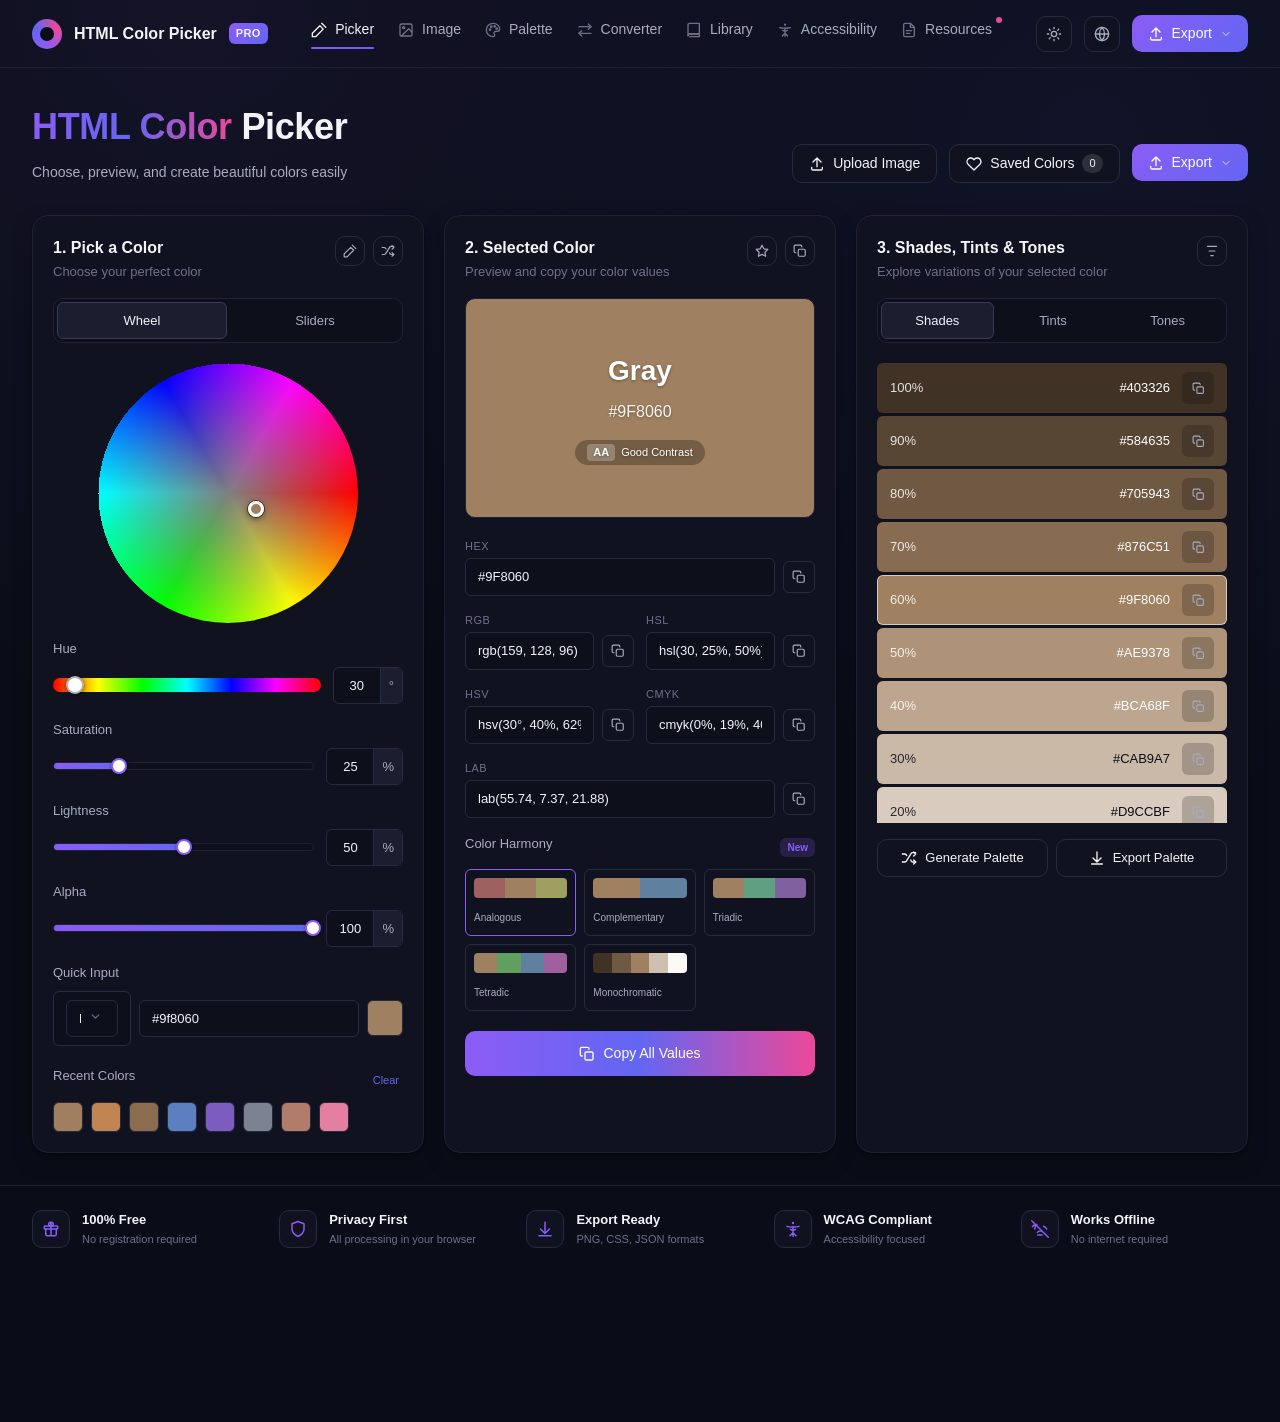
==== commit 53e4a70f: "add new code or updates" ====
--- a/index.html
+++ b/index.html
@@ -3,17 +3,10 @@
   <head>
     <meta charset="UTF-8" />
     <meta name="viewport" content="width=device-width, initial-scale=1.0" />
-    <meta
-      http-equiv="Content-Security-Policy"
-      content="default-src 'self'; script-src 'self' 'sha256-x+8PDuVZ7HAJo7ur1v/bJI+XGroMKs49WKW3owvX618=' 'sha256-ZOfyLG+Z3odE0znBss4CUlNz/2Wl2kXtGM2o1mVPl+U=' 'sha256-wNi0Z9tHADxA86bgFFtn54JqsEopc+ZLyPXOBQIbPFw=' 'sha256-BGirgUj0YQKykOHsCWJlQs+/JyroHyuBtByReVRJd+g=' 'sha256-FOkbuWkDkZqzc/7wyLglabL7ab8djyzQbN4RrKlbIQk=' 'sha256-k9Wz4/Cmaf5r2cC+N+QoQBUe9b0kpl90BFzyciJTzoc=' 'sha256-5WCAnrHy+7/T4rXkyxDeEqEb7ft0Kxt2/MUz+ig/3YE=' 'sha256-rzkX/a2aQD+S5C7Y/bymP0xSFVxI7qeL/EYodK/OhqI=' 'sha256-ACfmdlLn4KXMicdYaODu+jZa3eIpzOmPGL7l2qbIV6M=' 'sha256-h4mgDuzC0JyOHFdx2ikQ5sb5V4hr/ED5bj6bRvhxO3Q=' 'sha256-9S8LK+cpghNbGMyEFOgzdwIayHJFJMrCiOKoHzocXUg=' 'sha256-XDqhkgtAyHYOsPtAP7ROs8xKs2H2IP2OauQjTeJxBrM=' 'sha256-5o/qvrlbW1dlRly7P790KQOsUEfbC1Kv64ruk3+oE4A=' https://www.highperformanceformat.com; style-src 'self' 'unsafe-inline'; img-src 'self' blob: data:; font-src 'self'; connect-src 'self'; frame-src https://www.highperformanceformat.com; object-src 'none'; base-uri 'self'; form-action 'self'"
-    />
+    <meta http-equiv="Content-Security-Policy" content="default-src 'self'; script-src 'self' 'sha256-x+8PDuVZ7HAJo7ur1v/bJI+XGroMKs49WKW3owvX618=' 'sha256-wNi0Z9tHADxA86bgFFtn54JqsEopc+ZLyPXOBQIbPFw=' 'sha256-BGirgUj0YQKykOHsCWJlQs+/JyroHyuBtByReVRJd+g=' 'sha256-FOkbuWkDkZqzc/7wyLglabL7ab8djyzQbN4RrKlbIQk=' 'sha256-k9Wz4/Cmaf5r2cC+N+QoQBUe9b0kpl90BFzyciJTzoc=' 'sha256-5WCAnrHy+7/T4rXkyxDeEqEb7ft0Kxt2/MUz+ig/3YE=' 'sha256-rzkX/a2aQD+S5C7Y/bymP0xSFVxI7qeL/EYodK/OhqI=' 'sha256-ACfmdlLn4KXMicdYaODu+jZa3eIpzOmPGL7l2qbIV6M=' 'sha256-h4mgDuzC0JyOHFdx2ikQ5sb5V4hr/ED5bj6bRvhxO3Q=' 'sha256-9S8LK+cpghNbGMyEFOgzdwIayHJFJMrCiOKoHzocXUg=' 'sha256-XDqhkgtAyHYOsPtAP7ROs8xKs2H2IP2OauQjTeJxBrM=' 'sha256-5o/qvrlbW1dlRly7P790KQOsUEfbC1Kv64ruk3+oE4A='; style-src 'self' 'unsafe-inline'; img-src 'self' blob: data:; font-src 'self'; connect-src 'self'; object-src 'none'; base-uri 'self'; form-action 'self'" />
     <meta name="google" content="notranslate" />
     <title>HTML Color Picker PRO</title>
-    <link
-      rel="icon"
-      href="data:image/svg+xml,%3Csvg%20xmlns%3D%27http%3A%2F%2Fwww.w3.org%2F2000%2Fsvg%27%20viewBox%3D%270%200%2032%2032%27%3E%0A%20%20%3Cdefs%3E%0A%20%20%20%20%3ClinearGradient%20id%3D%27g%27%20x1%3D%274%27%20y1%3D%274%27%20x2%3D%2728%27%20y2%3D%2728%27%20gradientUnits%3D%27userSpaceOnUse%27%3E%0A%20%20%20%20%20%20%3Cstop%20offset%3D%270%25%27%20stop-color%3D%27%238b5cf6%27%20%2F%3E%0A%20%20%20%20%20%20%3Cstop%20offset%3D%2755%25%27%20stop-color%3D%27%236366f1%27%20%2F%3E%0A%20%20%20%20%20%20%3Cstop%20offset%3D%27100%25%27%20stop-color%3D%27%23ec4899%27%20%2F%3E%0A%20%20%20%20%3C%2FlinearGradient%3E%0A%20%20%3C%2Fdefs%3E%0A%20%20%3Ccircle%20cx%3D%2716%27%20cy%3D%2716%27%20r%3D%2715%27%20fill%3D%27url%28%23g%29%27%20%2F%3E%0A%20%20%3Ccircle%20cx%3D%2716%27%20cy%3D%2716%27%20r%3D%278.5%27%20fill%3D%27%230a0d17%27%20%2F%3E%0A%3C%2Fsvg%3E%0A"
-      type="image/svg+xml"
-    />
+    <link rel="icon" href="data:image/svg+xml,%3Csvg%20xmlns%3D%27http%3A%2F%2Fwww.w3.org%2F2000%2Fsvg%27%20viewBox%3D%270%200%2032%2032%27%3E%0A%20%20%3Cdefs%3E%0A%20%20%20%20%3ClinearGradient%20id%3D%27g%27%20x1%3D%274%27%20y1%3D%274%27%20x2%3D%2728%27%20y2%3D%2728%27%20gradientUnits%3D%27userSpaceOnUse%27%3E%0A%20%20%20%20%20%20%3Cstop%20offset%3D%270%25%27%20stop-color%3D%27%238b5cf6%27%20%2F%3E%0A%20%20%20%20%20%20%3Cstop%20offset%3D%2755%25%27%20stop-color%3D%27%236366f1%27%20%2F%3E%0A%20%20%20%20%20%20%3Cstop%20offset%3D%27100%25%27%20stop-color%3D%27%23ec4899%27%20%2F%3E%0A%20%20%20%20%3C%2FlinearGradient%3E%0A%20%20%3C%2Fdefs%3E%0A%20%20%3Ccircle%20cx%3D%2716%27%20cy%3D%2716%27%20r%3D%2715%27%20fill%3D%27url%28%23g%29%27%20%2F%3E%0A%20%20%3Ccircle%20cx%3D%2716%27%20cy%3D%2716%27%20r%3D%278.5%27%20fill%3D%27%230a0d17%27%20%2F%3E%0A%3C%2Fsvg%3E%0A" type="image/svg+xml" />
     <style>
       /* ===== reset.css ===== */
       /* reset.css — минимальный normalize/reset для единообразия между браузерами */
@@ -86,5545 +79,5516 @@
       }
 
       /* ===== tokens.css ===== */
-      /* tokens.css — единый источник правды для всех визуальных свойств сайта */
-
-      :root {
-        /* Фон */
-        --bg-page: #0a0d17;
-        --bg-card: #10131f;
-        --bg-card-hover: #151929;
-        --bg-input: #0d101b;
-        --bg-elevated: #1a1e2e;
-
-        /* Границы */
-        --border-subtle: #1e2233;
-        --border-default: #262b40;
-        --border-strong: #363c56;
-
-        /* Текст */
-        --text-primary: #f3f4f8;
-        --text-secondary: #a6acc1;
-        --text-muted: #6b7189;
-
-        /* Акценты (логотип / бренд) */
-        --accent-purple: #8b5cf6;
-        --accent-blue: #6366f1;
-        --accent-pink: #ec4899;
-        --accent-gradient: linear-gradient(
-          135deg,
-          var(--accent-purple),
-          var(--accent-blue)
-        );
-        --accent-gradient-wide: linear-gradient(
-          90deg,
-          var(--accent-purple),
-          var(--accent-blue),
-          var(--accent-pink)
-        );
-
-        /* Статусы */
-        --success: #22c55e;
-        --warning: #f59e0b;
-        --danger: #ef4444;
-
-        /* Типографика */
-        --font-base: "Inter", "Segoe UI", Arial, Helvetica, sans-serif;
-        --font-size-xs: 11px;
-        --font-size-sm: 13px;
-        --font-size-base: 14px;
-        --font-size-md: 16px;
-        --font-size-lg: 20px;
-        --font-size-xl: 28px;
-        --font-size-2xl: 36px;
-        --font-weight-normal: 400;
-        --font-weight-medium: 500;
-        --font-weight-semibold: 600;
-        --font-weight-bold: 700;
-
-        /* Отступы (шкала 4px) */
-        --space-1: 4px;
-        --space-2: 8px;
-        --space-3: 12px;
-        --space-4: 16px;
-        --space-5: 20px;
-        --space-6: 24px;
-        --space-7: 32px;
-        --space-8: 40px;
-
-        /* Радиусы */
-        --radius-sm: 6px;
-        --radius-md: 10px;
-        --radius-lg: 16px;
-        --radius-pill: 999px;
-        --radius-circle: 50%;
-
-        /* Тени */
-        --shadow-card:
-          0 1px 2px rgba(0, 0, 0, 0.4), 0 8px 24px -8px rgba(0, 0, 0, 0.5);
-        --shadow-glow: 0 0 0 3px rgba(139, 92, 246, 0.25);
-
-        /* Переходы */
-        --transition-fast: 120ms ease;
-        --transition-base: 200ms ease;
-
-        /* Компоненты */
-        --wheel-size: 260px;
-        --marker-size: 16px;
-        --nav-height: 68px;
-      }
-
-      /* ---------- Светлая тема ---------- */
-      [data-theme="light"] {
-        /* Фон */
-        --bg-page: #f5f6fa;
-        --bg-card: #ffffff;
-        --bg-card-hover: #f0f1f7;
-        --bg-input: #ffffff;
-        --bg-elevated: #ffffff;
-
-        /* Границы */
-        --border-subtle: #e6e8f0;
-        --border-default: #d9dce8;
-        --border-strong: #c3c7da;
-
-        /* Текст */
-        --text-primary: #14161f;
-        --text-secondary: #4a4f63;
-        --text-muted: #7b8096;
-
-        /* Тени */
-        --shadow-card:
-          0 1px 2px rgba(20, 22, 31, 0.06),
-          0 8px 24px -8px rgba(20, 22, 31, 0.12);
-        --shadow-glow: 0 0 0 3px rgba(139, 92, 246, 0.2);
-
-        /* Статусы (более тёмные для светлого фона) */
-        --success: #16a34a;
-        --warning: #d97706;
-        --danger: #dc2626;
-      }
+/* tokens.css — единый источник правды для всех визуальных свойств сайта */
+
+:root {
+  /* Фон */
+  --bg-page: #0a0d17;
+  --bg-card: #10131f;
+  --bg-card-hover: #151929;
+  --bg-input: #0d101b;
+  --bg-elevated: #1a1e2e;
+
+  /* Границы */
+  --border-subtle: #1e2233;
+  --border-default: #262b40;
+  --border-strong: #363c56;
+
+  /* Текст */
+  --text-primary: #f3f4f8;
+  --text-secondary: #a6acc1;
+  --text-muted: #6b7189;
+
+  /* Акценты (логотип / бренд) */
+  --accent-purple: #8b5cf6;
+  --accent-blue: #6366f1;
+  --accent-pink: #ec4899;
+  --accent-gradient: linear-gradient(
+    135deg,
+    var(--accent-purple),
+    var(--accent-blue)
+  );
+  --accent-gradient-wide: linear-gradient(
+    90deg,
+    var(--accent-purple),
+    var(--accent-blue),
+    var(--accent-pink)
+  );
+
+  /* Статусы */
+  --success: #22c55e;
+  --warning: #f59e0b;
+  --danger: #ef4444;
+
+  /* Типографика */
+  --font-base: "Inter", "Segoe UI", Arial, Helvetica, sans-serif;
+  --font-size-xs: 11px;
+  --font-size-sm: 13px;
+  --font-size-base: 14px;
+  --font-size-md: 16px;
+  --font-size-lg: 20px;
+  --font-size-xl: 28px;
+  --font-size-2xl: 36px;
+  --font-weight-normal: 400;
+  --font-weight-medium: 500;
+  --font-weight-semibold: 600;
+  --font-weight-bold: 700;
+
+  /* Отступы (шкала 4px) */
+  --space-1: 4px;
+  --space-2: 8px;
+  --space-3: 12px;
+  --space-4: 16px;
+  --space-5: 20px;
+  --space-6: 24px;
+  --space-7: 32px;
+  --space-8: 40px;
+
+  /* Радиусы */
+  --radius-sm: 6px;
+  --radius-md: 10px;
+  --radius-lg: 16px;
+  --radius-pill: 999px;
+  --radius-circle: 50%;
+
+  /* Тени */
+  --shadow-card:
+    0 1px 2px rgba(0, 0, 0, 0.4), 0 8px 24px -8px rgba(0, 0, 0, 0.5);
+  --shadow-glow: 0 0 0 3px rgba(139, 92, 246, 0.25);
+
+  /* Переходы */
+  --transition-fast: 120ms ease;
+  --transition-base: 200ms ease;
+
+  /* Компоненты */
+  --wheel-size: 260px;
+  --marker-size: 16px;
+  --nav-height: 68px;
+}
+
+/* ---------- Светлая тема ---------- */
+[data-theme="light"] {
+  /* Фон */
+  --bg-page: #f5f6fa;
+  --bg-card: #ffffff;
+  --bg-card-hover: #f0f1f7;
+  --bg-input: #ffffff;
+  --bg-elevated: #ffffff;
+
+  /* Границы */
+  --border-subtle: #e6e8f0;
+  --border-default: #d9dce8;
+  --border-strong: #c3c7da;
+
+  /* Текст */
+  --text-primary: #14161f;
+  --text-secondary: #4a4f63;
+  --text-muted: #7b8096;
+
+  /* Тени */
+  --shadow-card:
+    0 1px 2px rgba(20, 22, 31, 0.06), 0 8px 24px -8px rgba(20, 22, 31, 0.12);
+  --shadow-glow: 0 0 0 3px rgba(139, 92, 246, 0.2);
+
+  /* Статусы (более тёмные для светлого фона) */
+  --success: #16a34a;
+  --warning: #d97706;
+  --danger: #dc2626;
+}
 
       /* ===== styles.css ===== */
-      /* styles.css — компоненты, тёмная тема HTML Color Picker PRO */
-
-      body {
-        font-family: var(--font-base);
-        color: var(--text-primary);
-        background: var(--bg-page);
-        background-image:
-          radial-gradient(
-            circle at 15% 0%,
-            rgba(139, 92, 246, 0.08),
-            transparent 40%
-          ),
-          radial-gradient(
-            circle at 85% 10%,
-            rgba(99, 102, 241, 0.08),
-            transparent 40%
-          );
-        font-size: var(--font-size-base);
-      }
-
-      .icon {
-        display: inline-flex;
-        width: 16px;
-        height: 16px;
-      }
-      .icon svg {
-        width: 100%;
-        height: 100%;
-      }
-
-      .icon-btn svg {
-        width: 16px;
-        height: 16px;
-      }
-      .icon-btn.sm svg {
-        width: 14px;
-        height: 14px;
-      }
-      .copy-btn svg {
-        width: 14px;
-        height: 14px;
-      }
-      .feature-icon svg {
-        width: 18px;
-        height: 18px;
-      }
-      .shade-row .copy-btn svg {
-        width: 13px;
-        height: 13px;
-      }
-
-      /* ===== Topbar ===== */
-      .topbar {
-        min-height: var(--nav-height);
-        display: flex;
-        align-items: center;
-        justify-content: space-between;
-        flex-wrap: wrap;
-        padding: var(--space-2) var(--space-7);
-        border-bottom: 1px solid var(--border-subtle);
-        gap: var(--space-3) var(--space-5);
-      }
-
-      .topbar-left {
-        display: flex;
-        align-items: center;
-        gap: var(--space-3);
-        flex-wrap: wrap;
-        min-width: 0;
-      }
-
-      .logo-mark {
-        width: 30px;
-        height: 30px;
-        flex-shrink: 0;
-        border-radius: var(--radius-circle);
-        background: conic-gradient(
-          from 180deg,
-          var(--accent-purple),
-          var(--accent-blue),
-          var(--accent-pink),
-          var(--accent-purple)
-        );
-        position: relative;
-      }
-      .logo-mark::after {
-        content: "";
-        position: absolute;
-        inset: 8px;
-        border-radius: 50%;
-        background: var(--bg-page);
-      }
-
-      .logo-text {
-        font-weight: var(--font-weight-semibold);
-        font-size: var(--font-size-md);
-      }
-
-      .badge-pro {
-        font-size: var(--font-size-xs);
-        font-weight: var(--font-weight-bold);
-        background: var(--accent-gradient);
-        padding: 2px 7px;
-        border-radius: var(--radius-sm);
-        letter-spacing: 0.03em;
-      }
-
-      .topnav {
-        display: flex;
-        gap: var(--space-6);
-      }
-      .topnav-link {
-        display: inline-flex;
-        align-items: center;
-        gap: var(--space-2);
-        font-size: var(--font-size-base);
-        color: var(--text-secondary);
-        padding-bottom: var(--space-2);
-        position: relative;
-        transition: color var(--transition-fast);
-      }
-      .topnav-link .icon {
-        display: inline-flex;
-        color: var(--text-muted);
-        transition: color var(--transition-fast);
-      }
-      .topnav-link .icon svg {
-        width: 16px;
-        height: 16px;
-      }
-      .topnav-link:hover .icon,
-      .topnav-link.active .icon {
-        color: currentColor;
-      }
-      .topnav-link:hover {
-        color: var(--text-primary);
-      }
-      .topnav-link.active {
-        color: var(--text-primary);
-        font-weight: var(--font-weight-medium);
-      }
-      .topnav-link.active::after {
-        content: "";
-        position: absolute;
-        left: 0;
-        right: 0;
-        bottom: -1px;
-        height: 2px;
-        background: var(--accent-gradient);
-        border-radius: var(--radius-pill);
-      }
-      .topnav-link .dot {
-        width: 6px;
-        height: 6px;
-        border-radius: 50%;
-        background: var(--accent-pink);
-        position: absolute;
-        top: -2px;
-        right: -10px;
-      }
-
-      .topbar-right {
-        display: flex;
-        align-items: center;
-        gap: var(--space-3);
-      }
-
-      /* ===== Buttons ===== */
-      .icon-btn {
-        width: 36px;
-        height: 36px;
-        display: flex;
-        align-items: center;
-        justify-content: center;
-        border: 1px solid var(--border-default);
-        border-radius: var(--radius-md);
-        background: var(--bg-card);
-        color: var(--text-secondary);
-        transition: all var(--transition-fast);
-      }
-      .icon-btn:hover {
-        color: var(--text-primary);
-        border-color: var(--border-strong);
-        background: var(--bg-card-hover);
-      }
-      .icon-btn.sm {
-        width: 30px;
-        height: 30px;
-      }
-      .icon-btn[data-icon] .icon,
-      .icon-btn::before {
-        content: none;
-      }
-
-      .btn {
-        display: inline-flex;
-        align-items: center;
-        gap: var(--space-2);
-        padding: var(--space-2) var(--space-4);
-        border-radius: var(--radius-md);
-        font-size: var(--font-size-base);
-        font-weight: var(--font-weight-medium);
-        white-space: nowrap;
-        transition: all var(--transition-fast);
-      }
-      .btn-ghost {
-        background: var(--bg-card);
-        border: 1px solid var(--border-default);
-        color: var(--text-primary);
-      }
-      .btn-ghost:hover {
-        border-color: var(--border-strong);
-        background: var(--bg-card-hover);
-      }
-      .btn-primary {
-        background: var(--accent-gradient);
-        color: #fff;
-      }
-      .btn-primary:hover {
-        filter: brightness(1.08);
-      }
-      .btn-gradient {
-        background: var(--accent-gradient-wide);
-        color: #fff;
-        justify-content: center;
-        padding: var(--space-3) var(--space-4);
-      }
-      .btn-gradient:hover {
-        filter: brightness(1.08);
-      }
-      .btn.full {
-        width: 100%;
-      }
-
-      .count-badge {
-        background: rgba(255, 255, 255, 0.12);
-        padding: 1px 7px;
-        border-radius: var(--radius-pill);
-        font-size: var(--font-size-xs);
-      }
-
-      .chevron {
-        width: 12px;
-        height: 12px;
-        opacity: 0.8;
-      }
-
-      .menu-wrap {
-        position: relative;
-      }
-      .menu {
-        position: absolute;
-        right: 0;
-        top: calc(100% + 6px);
-        background: var(--bg-elevated);
-        border: 1px solid var(--border-default);
-        border-radius: var(--radius-md);
-        box-shadow: var(--shadow-card);
-        min-width: 200px;
-        padding: var(--space-2);
-        display: none;
-        z-index: 20;
-      }
-      .menu.open {
-        display: block;
-      }
-      .menu button {
-        width: 100%;
-        text-align: left;
-        padding: var(--space-2) var(--space-3);
-        border-radius: var(--radius-sm);
-        font-size: var(--font-size-sm);
-        color: var(--text-secondary);
-      }
-      .menu button:hover {
-        background: var(--bg-card-hover);
-        color: var(--text-primary);
-      }
-
-      /* Language dropdown: search box + scrollable list */
-      .lang-menu {
-        min-width: 220px;
-        padding: var(--space-2);
-      }
-      .lang-search-row {
-        display: flex;
-        align-items: center;
-        gap: var(--space-2);
-        padding: var(--space-2) var(--space-3);
-        margin-bottom: var(--space-2);
-        border: 1px solid var(--border-default);
-        border-radius: var(--radius-sm);
-        background: var(--bg-input);
-      }
-      .lang-search-row .icon {
-        width: 14px;
-        height: 14px;
-        opacity: 0.6;
-        flex-shrink: 0;
-      }
-      .lang-search-input {
-        flex: 1;
-        min-width: 0;
-        font-size: var(--font-size-sm);
-        background: none;
-        border: none;
-        color: var(--text-primary);
-      }
-      .lang-search-input::placeholder {
-        color: var(--text-muted);
-      }
-      .lang-list {
-        max-height: 260px;
-        overflow-y: auto;
-      }
-      .lang-list button {
-        display: flex;
-        align-items: center;
-        justify-content: space-between;
-        gap: var(--space-2);
-      }
-      .lang-list button.active {
-        background: var(--bg-card-hover);
-        color: var(--text-primary);
-      }
-      .lang-list button.active::after {
-        content: "";
-        width: 6px;
-        height: 6px;
-        border-radius: 50%;
-        background: var(--accent-purple);
-        flex-shrink: 0;
-      }
-      .lang-list-empty {
-        padding: var(--space-3);
-        font-size: var(--font-size-sm);
-        color: var(--text-muted);
-        text-align: center;
-      }
-
-      .link-btn {
-        font-size: var(--font-size-sm);
-        color: var(--text-muted);
-      }
-      .link-btn:hover {
-        color: var(--text-primary);
-      }
-
-      /* ===== Page head ===== */
-      .page-head {
-        display: flex;
-        justify-content: space-between;
-        align-items: flex-end;
-        flex-wrap: wrap;
-        gap: var(--space-5);
-        padding: var(--space-7);
-      }
-      .page-head h1 {
-        font-size: var(--font-size-2xl);
-        font-weight: var(--font-weight-bold);
-        letter-spacing: -0.01em;
-      }
-      .grad-text {
-        background: var(--accent-gradient-wide);
-        -webkit-background-clip: text;
-        background-clip: text;
-        color: transparent;
-      }
-      .subtitle {
-        color: var(--text-secondary);
-        margin-top: var(--space-2);
-      }
-      .page-head-actions {
-        display: flex;
-        gap: var(--space-3);
-        flex-wrap: wrap;
-      }
-
-      /* ===== Grid & Cards ===== */
-      .grid {
-        display: grid;
-        grid-template-columns: repeat(3, 1fr);
-        gap: var(--space-5);
-        padding: 0 var(--space-7) var(--space-7);
-      }
-      .grid > * {
-        min-width: 0;
-      }
-
-      .card {
-        background: var(--bg-card);
-        border: 1px solid var(--border-subtle);
-        border-radius: var(--radius-lg);
-        padding: var(--space-5);
-        box-shadow: var(--shadow-card);
-      }
-
-      .card-head {
-        display: flex;
-        justify-content: space-between;
-        align-items: flex-start;
-        margin-bottom: var(--space-4);
-      }
-      .card-head h2 {
-        font-size: var(--font-size-md);
-        font-weight: var(--font-weight-semibold);
-      }
-      .card-sub {
-        font-size: var(--font-size-sm);
-        color: var(--text-muted);
-        margin-top: 2px;
-      }
-      .card-head-actions {
-        display: flex;
-        gap: var(--space-2);
-      }
-
-      /* ===== Tabs ===== */
-      .tabs {
-        display: flex;
-        gap: var(--space-1);
-        background: var(--bg-input);
-        border: 1px solid var(--border-subtle);
-        border-radius: var(--radius-md);
-        padding: 3px;
-        margin-bottom: var(--space-5);
-      }
-      .tab {
-        flex: 1;
-        padding: var(--space-2) var(--space-3);
-        font-size: var(--font-size-sm);
-        color: var(--text-secondary);
-        border-radius: var(--radius-sm);
-        text-align: center;
-      }
-      .tab.active {
-        background: var(--bg-elevated);
-        color: var(--text-primary);
-        border: 1px solid var(--border-strong);
-      }
-
-      /* ===== Wheel ===== */
-      .wheel-wrap {
-        display: flex;
-        justify-content: center;
-        margin-bottom: var(--space-4);
-      }
-      #wheelBox {
-        position: relative;
-        width: var(--wheel-size);
-        height: var(--wheel-size);
-      }
-      #wheel {
-        cursor: crosshair;
-        border-radius: 50%;
-        touch-action: none;
-      }
-      .wheel-marker {
-        position: absolute;
-        width: var(--marker-size);
-        height: var(--marker-size);
-        border: 3px solid #fff;
-        border-radius: 50%;
-        transform: translate(-50%, -50%);
-        pointer-events: none;
-        box-shadow:
-          0 0 0 1px rgba(0, 0, 0, 0.5),
-          0 2px 6px rgba(0, 0, 0, 0.5);
-      }
-
-      .slider-row {
-        margin-bottom: var(--space-5);
-      }
-      .hue-track {
-        position: relative;
-        height: 14px;
-        border-radius: var(--radius-pill);
-        background: linear-gradient(
-          90deg,
-          #ff0000,
-          #ffff00,
-          #00ff00,
-          #00ffff,
-          #0000ff,
-          #ff00ff,
-          #ff0000
-        );
-        cursor: pointer;
-        touch-action: none;
-      }
-      .hue-thumb {
-        position: absolute;
-        top: 50%;
-        width: 18px;
-        height: 18px;
-        border-radius: 50%;
-        background: #fff;
-        border: 2px solid rgba(0, 0, 0, 0.3);
-        transform: translate(-50%, -50%);
-        box-shadow: 0 1px 4px rgba(0, 0, 0, 0.5);
-        pointer-events: none;
-      }
-
-      /* ===== Range controls (Saturation / Lightness / Alpha) ===== */
-      .control {
-        margin-bottom: var(--space-4);
-      }
-      .control-label {
-        display: flex;
-        justify-content: space-between;
-        font-size: var(--font-size-sm);
-        margin-bottom: var(--space-2);
-        color: var(--text-secondary);
-      }
-      .control-value {
-        color: var(--text-primary);
-        font-weight: var(--font-weight-medium);
-      }
-      .control-row {
-        display: flex;
-        align-items: center;
-        gap: var(--space-3);
-      }
-      .control-row .hue-track,
-      .control-row .range-track {
-        flex: 1;
-        min-width: 0;
-      }
-      .value-box {
-        display: flex;
-        align-items: stretch;
-        flex-shrink: 0;
-        background: var(--bg-input);
-        border: 1px solid var(--border-default);
-        border-radius: var(--radius-sm);
-        overflow: hidden;
-      }
-      .value-input {
-        width: 46px;
-        border: none;
-        background: transparent;
-        color: var(--text-primary);
-        font-size: var(--font-size-sm);
-        font-weight: var(--font-weight-medium);
-        text-align: center;
-        padding: var(--space-2) 0;
-        -moz-appearance: textfield;
-      }
-      .value-input:focus {
-        outline: none;
-        background: var(--bg-elevated);
-      }
-      .value-input::-webkit-outer-spin-button,
-      .value-input::-webkit-inner-spin-button {
-        -webkit-appearance: none;
-        margin: 0;
-      }
-      .value-unit {
-        display: flex;
-        align-items: center;
-        justify-content: center;
-        padding: 0 var(--space-2);
-        border-left: 1px solid var(--border-default);
-        color: var(--text-secondary);
-        font-size: var(--font-size-sm);
-        background: var(--bg-elevated);
-      }
-      .range-track {
-        position: relative;
-        height: 8px;
-        border-radius: var(--radius-pill);
-        background: var(--bg-input);
-        border: 1px solid var(--border-subtle);
-        cursor: pointer;
-        touch-action: none;
-      }
-      .range-track.checkerboard {
-        background-image:
-          linear-gradient(45deg, #33384c 25%, transparent 25%),
-          linear-gradient(-45deg, #33384c 25%, transparent 25%),
-          linear-gradient(45deg, transparent 75%, #33384c 75%),
-          linear-gradient(-45deg, transparent 75%, #33384c 75%);
-        background-size: 8px 8px;
-        background-position:
-          0 0,
-          0 4px,
-          4px -4px,
-          -4px 0;
-      }
-      .range-fill {
-        position: absolute;
-        left: 0;
-        top: 0;
-        bottom: 0;
-        border-radius: var(--radius-pill);
-        background: var(--accent-gradient);
-      }
-      .range-thumb {
-        position: absolute;
-        top: 50%;
-        width: 16px;
-        height: 16px;
-        border-radius: 50%;
-        background: #fff;
-        border: 2px solid var(--accent-purple);
-        transform: translate(-50%, -50%);
-        box-shadow: 0 1px 3px rgba(0, 0, 0, 0.5);
-      }
-
-      /* ===== Quick input ===== */
-      .field-label {
-        font-size: var(--font-size-sm);
-        color: var(--text-secondary);
-        margin-bottom: var(--space-2);
-      }
-      .field-label-row {
-        display: flex;
-        justify-content: space-between;
-        align-items: center;
-        margin-bottom: var(--space-2);
-      }
-      .quick-input {
-        margin-bottom: var(--space-5);
-      }
-      .quick-row {
-        display: flex;
-        gap: var(--space-2);
-        align-items: center;
-      }
-      .select-sm,
-      .text-input {
-        background: var(--bg-input);
-        border: 1px solid var(--border-default);
-        border-radius: var(--radius-sm);
-        padding: var(--space-2) var(--space-3);
-        font-size: var(--font-size-sm);
-        color: var(--text-primary);
-      }
-      .select-sm {
-        width: 78px;
-      }
-      .text-input {
-        flex: 1;
-        min-width: 0;
-      }
-      .text-input:focus {
-        border-color: var(--accent-purple);
-        box-shadow: var(--shadow-glow);
-        outline: none;
-      }
-      .swatch-preview {
-        width: 36px;
-        height: 36px;
-        border-radius: var(--radius-sm);
-        border: 1px solid var(--border-default);
-        flex-shrink: 0;
-      }
-
-      /* ===== Recent colors ===== */
-      .swatch-list {
-        display: flex;
-        gap: var(--space-2);
-        flex-wrap: wrap;
-      }
-      .swatch-item {
-        width: 30px;
-        height: 30px;
-        border-radius: var(--radius-sm);
-        border: 1px solid var(--border-default);
-        cursor: pointer;
-        transition: transform var(--transition-fast);
-      }
-      .swatch-item:hover {
-        transform: scale(1.1);
-      }
-
-      /* ===== Saved colors panel ===== */
-      .saved-colors-menu {
-        min-width: 260px;
-        max-width: 300px;
-      }
-      .saved-colors-header {
-        display: flex;
-        align-items: center;
-        justify-content: space-between;
-        margin-bottom: var(--space-3);
-        padding: 0 var(--space-1);
-        font-size: var(--font-size-sm);
-        color: var(--text-secondary);
-        font-weight: var(--font-weight-medium);
-      }
-      .link-btn {
-        background: none;
-        border: none;
-        color: var(--accent-blue);
-        font-size: var(--font-size-xs);
-        cursor: pointer;
-        padding: 2px 4px;
-      }
-      .link-btn:hover {
-        text-decoration: underline;
-      }
-      .saved-colors-menu .swatch-list {
-        padding: 0 var(--space-1);
-      }
-      .saved-swatch-item {
-        position: relative;
-        width: 32px;
-        height: 32px;
-      }
-      .saved-swatch-item .swatch-item {
-        width: 100%;
-        height: 100%;
-      }
-      .saved-swatch-remove {
-        position: absolute;
-        top: -6px;
-        right: -6px;
-        width: 16px;
-        height: 16px;
-        border-radius: 50%;
-        background: var(--bg-elevated);
-        border: 1px solid var(--border-strong);
-        color: var(--text-secondary);
-        font-size: 10px;
-        line-height: 1;
-        display: none;
-        align-items: center;
-        justify-content: center;
-        cursor: pointer;
-        padding: 0;
-      }
-      .saved-swatch-item:hover .saved-swatch-remove {
-        display: flex;
-      }
-      .saved-swatch-remove:hover {
-        background: var(--bg-card-hover);
-        color: var(--text-primary);
-      }
-      .empty-hint {
-        font-size: var(--font-size-xs);
-        color: var(--text-muted);
-        margin: 0;
-        padding: 0 var(--space-1);
-        line-height: 1.5;
-      }
-
-      /* ===== Selected color preview ===== */
-      .preview-box {
-        height: 220px;
-        border-radius: var(--radius-md);
-        display: flex;
-        flex-direction: column;
-        align-items: center;
-        justify-content: center;
-        gap: var(--space-2);
-        margin-bottom: var(--space-5);
-        border: 1px solid var(--border-subtle);
-        color: #fff;
-        text-shadow: 0 1px 3px rgba(0, 0, 0, 0.35);
-      }
-      .preview-name {
-        font-size: var(--font-size-xl);
-        font-weight: var(--font-weight-bold);
-      }
-      .preview-hex {
-        font-size: var(--font-size-md);
-        opacity: 0.92;
-      }
-      .contrast-badge {
-        margin-top: var(--space-2);
-        background: rgba(0, 0, 0, 0.28);
-        padding: 4px 12px;
-        border-radius: var(--radius-pill);
-        font-size: var(--font-size-xs);
-        display: flex;
-        align-items: center;
-        gap: 6px;
-      }
-      .contrast-badge b {
-        background: rgba(255, 255, 255, 0.25);
-        padding: 0 6px;
-        border-radius: 4px;
-      }
-
-      .field {
-        margin-bottom: var(--space-4);
-      }
-      .field label {
-        display: block;
-        font-size: var(--font-size-xs);
-        color: var(--text-muted);
-        margin-bottom: var(--space-1);
-        text-transform: uppercase;
-        letter-spacing: 0.04em;
-      }
-      .field-row {
-        display: flex;
-        align-items: center;
-        gap: var(--space-2);
-      }
-      .field-row input {
-        flex: 1;
-        min-width: 0;
-        background: var(--bg-input);
-        border: 1px solid var(--border-default);
-        border-radius: var(--radius-sm);
-        padding: var(--space-2) var(--space-3);
-        font-size: var(--font-size-sm);
-      }
-      .field-pair {
-        display: grid;
-        grid-template-columns: 1fr 1fr;
-        gap: var(--space-3);
-      }
-      .field-pair > * {
-        min-width: 0;
-      }
-
-      .copy-btn {
-        width: 32px;
-        height: 32px;
-        flex-shrink: 0;
-        display: flex;
-        align-items: center;
-        justify-content: center;
-        border: 1px solid var(--border-default);
-        border-radius: var(--radius-sm);
-        background: var(--bg-card);
-        color: var(--text-secondary);
-      }
-      .copy-btn:hover {
-        color: var(--text-primary);
-        border-color: var(--border-strong);
-      }
-      .copy-btn .icon {
-        width: 14px;
-        height: 14px;
-      }
-
-      /* ===== Harmony ===== */
-      .harmony {
-        margin-bottom: var(--space-5);
-      }
-      .badge-new {
-        font-size: 10px;
-        font-weight: var(--font-weight-bold);
-        background: rgba(139, 92, 246, 0.18);
-        color: var(--accent-purple);
-        padding: 2px 7px;
-        border-radius: var(--radius-sm);
-      }
-      .harmony-grid {
-        display: grid;
-        grid-template-columns: repeat(3, 1fr);
-        gap: var(--space-2);
-      }
-      .harmony-card {
-        border: 1px solid var(--border-default);
-        border-radius: var(--radius-sm);
-        padding: var(--space-2);
-        cursor: pointer;
-        transition: border-color var(--transition-fast);
-      }
-      .harmony-card:hover,
-      .harmony-card.active {
-        border-color: var(--accent-purple);
-      }
-      .harmony-swatches {
-        display: flex;
-        height: 20px;
-        border-radius: 4px;
-        overflow: hidden;
-        margin-bottom: var(--space-2);
-      }
-      .harmony-swatches span {
-        flex: 1;
-      }
-      .harmony-card small {
-        font-size: 10px;
-        color: var(--text-secondary);
-      }
-
-      /* ===== Shades list ===== */
-      .shades-list {
-        display: flex;
-        flex-direction: column;
-        gap: 3px;
-        margin-bottom: var(--space-4);
-        max-height: 460px;
-        overflow-y: auto;
-      }
-      .shade-row {
-        display: flex;
-        align-items: center;
-        justify-content: space-between;
-        padding: var(--space-2) var(--space-3);
-        border-radius: var(--radius-sm);
-        border: 1px solid transparent;
-        cursor: pointer;
-        font-size: var(--font-size-sm);
-        font-weight: var(--font-weight-medium);
-      }
-      .shade-row.current {
-        border-color: rgba(255, 255, 255, 0.6);
-      }
-      .shade-row .shade-pct {
-        opacity: 0.85;
-      }
-      .shade-row .shade-right {
-        display: flex;
-        align-items: center;
-        gap: var(--space-3);
-      }
-      .shade-row .copy-btn {
-        background: rgba(0, 0, 0, 0.2);
-        border-color: transparent;
-      }
-
-      .shades-actions {
-        display: flex;
-        gap: var(--space-2);
-      }
-      .shades-actions .btn {
-        flex: 1;
-        justify-content: center;
-        font-size: var(--font-size-sm);
-      }
-
-      /* ===== Footer features ===== */
-      .features {
-        display: grid;
-        grid-template-columns: repeat(5, 1fr);
-        gap: var(--space-5);
-        padding: var(--space-6) var(--space-7);
-        border-top: 1px solid var(--border-subtle);
-      }
-      .feature {
-        display: flex;
-        align-items: center;
-        gap: var(--space-3);
-      }
-      .feature-icon {
-        width: 38px;
-        height: 38px;
-        flex-shrink: 0;
-        border-radius: var(--radius-md);
-        background: var(--bg-card);
-        border: 1px solid var(--border-default);
-        display: flex;
-        align-items: center;
-        justify-content: center;
-        color: var(--accent-purple);
-      }
-      .feature b {
-        font-size: var(--font-size-sm);
-        display: block;
-      }
-      .feature p {
-        font-size: var(--font-size-xs);
-        color: var(--text-muted);
-        margin-top: 2px;
-      }
-
-      /* ===== Toast ===== */
-      .toast {
-        position: fixed;
-        bottom: 24px;
-        left: 50%;
-        transform: translateX(-50%) translateY(20px);
-        background: var(--bg-elevated);
-        border: 1px solid var(--border-strong);
-        padding: var(--space-3) var(--space-5);
-        border-radius: var(--radius-md);
-        font-size: var(--font-size-sm);
-        box-shadow: var(--shadow-card);
-        opacity: 0;
-        pointer-events: none;
-        transition: all var(--transition-base);
-        z-index: 100;
-        display: flex;
-        align-items: center;
-        gap: var(--space-2);
-      }
-      .toast.show {
-        opacity: 1;
-        transform: translateX(-50%) translateY(0);
-      }
-
-      /* ===== Переключение страниц (Picker / Palette) ===== */
-      .app-page {
-        display: none;
-      }
-      .app-page.active {
-        display: block;
-      }
-
-      /* ===== Palette page ===== */
-      .palette-toolbar {
-        display: flex;
-        align-items: center;
-        gap: var(--space-3);
-        padding: 0 var(--space-7) var(--space-5);
-        flex-wrap: wrap;
-      }
-      .palette-search {
-        flex: 1;
-        min-width: 220px;
-        display: flex;
-        align-items: center;
-        gap: var(--space-2);
-        padding: var(--space-2) var(--space-3);
-        border: 1px solid var(--border-default);
-        border-radius: var(--radius-md);
-        background: var(--bg-input);
-      }
-      .palette-search .icon {
-        width: 15px;
-        height: 15px;
-        color: var(--text-muted);
-        flex-shrink: 0;
-      }
-      .palette-search input {
-        flex: 1;
-        min-width: 0;
-        background: none;
-        border: none;
-        color: var(--text-primary);
-        font-size: var(--font-size-sm);
-      }
-      .palette-search input::placeholder {
-        color: var(--text-muted);
-      }
-      .palette-toolbar .csel.text-input {
-        padding: 0;
-        border-radius: var(--radius-md);
-        flex-shrink: 0;
-        min-width: 150px;
-      }
-      .palette-toolbar .csel.text-input .csel-btn {
-        border-radius: var(--radius-md);
-      }
-      .palette-toolbar #newPaletteBtn {
-        flex-shrink: 0;
-      }
-
-      .palette-grid {
-        display: grid;
-        grid-template-columns: 280px 1fr 320px;
-        gap: var(--space-5);
-        padding: 0 var(--space-7) var(--space-7);
-        align-items: start;
-      }
-
-      /* Sidebar: My Palettes */
-      .palette-sidebar-head {
-        display: flex;
-        align-items: baseline;
-        justify-content: space-between;
-        margin-bottom: var(--space-4);
-      }
-      .palette-sidebar-head h3 {
-        font-size: var(--font-size-md);
-        font-weight: var(--font-weight-semibold);
-      }
-      .palette-count {
-        font-size: var(--font-size-xs);
-        color: var(--text-muted);
-      }
-      .palette-list {
-        display: flex;
-        flex-direction: column;
-        gap: var(--space-2);
-        max-height: 560px;
-        overflow-y: auto;
-        margin-bottom: var(--space-4);
-      }
-      .palette-list-item {
-        display: flex;
-        align-items: center;
-        gap: var(--space-3);
-        padding: var(--space-2) var(--space-2);
-        border: 1px solid transparent;
-        border-radius: var(--radius-md);
-        cursor: pointer;
-        transition: all var(--transition-fast);
-        text-align: left;
-        width: 100%;
-      }
-      .palette-list-item:hover {
-        background: var(--bg-card-hover);
-      }
-      .palette-list-item.active {
-        background: var(--bg-card-hover);
-        border-color: var(--accent-purple);
-      }
-      .palette-list-swatch {
-        display: flex;
-        width: 52px;
-        height: 36px;
-        border-radius: var(--radius-sm);
-        overflow: hidden;
-        flex-shrink: 0;
-        border: 1px solid var(--border-default);
-      }
-      .palette-list-swatch span {
-        flex: 1;
-      }
-      .palette-list-item-info {
-        flex: 1;
-        min-width: 0;
-      }
-      .palette-list-item-info b {
-        display: block;
-        font-size: var(--font-size-sm);
-        font-weight: var(--font-weight-medium);
-      }
-      .palette-list-item-info small {
-        font-size: var(--font-size-xs);
-        color: var(--text-muted);
-      }
-      .palette-list-item-menu {
-        color: var(--text-muted);
-        flex-shrink: 0;
-        padding: 4px;
-      }
-      .palette-list-item-menu:hover {
-        color: var(--text-primary);
-      }
-      .palette-list-empty {
-        padding: var(--space-5) var(--space-2);
-        text-align: center;
-        color: var(--text-muted);
-        font-size: var(--font-size-sm);
-      }
-
-      /* Main palette panel */
-      .palette-main-head {
-        margin-bottom: var(--space-4);
-        position: relative;
-      }
-      .palette-main-title-row {
-        display: flex;
-        align-items: center;
-        gap: var(--space-2);
-        padding-inline-end: 170px;
-      }
-      .palette-main-title-row h2 {
-        font-size: var(--font-size-lg);
-        font-weight: var(--font-weight-bold);
-        overflow: hidden;
-        text-overflow: ellipsis;
-        white-space: nowrap;
-      }
-      .palette-main-actions {
-        position: absolute;
-        top: 0;
-        right: 0;
-        display: flex;
-        gap: var(--space-2);
-      }
-      @media (max-width: 640px) {
-        .palette-main-title-row {
-          padding-inline-end: 0;
-          flex-wrap: wrap;
-        }
-        .palette-main-actions {
-          position: static;
-          margin-top: var(--space-3);
-          flex-wrap: wrap;
-        }
-      }
-      .btn.sm {
-        padding: var(--space-1) var(--space-3);
-        font-size: var(--font-size-sm);
-      }
-      .btn-ghost.danger {
-        color: #f87171;
-        border-color: rgba(248, 113, 113, 0.35);
-      }
-      .btn-ghost.danger:hover {
-        background: rgba(248, 113, 113, 0.1);
-        border-color: rgba(248, 113, 113, 0.6);
-      }
-
-      .palette-strip {
-        display: flex;
-        height: 96px;
-        border-radius: var(--radius-md);
-        overflow: hidden;
-        margin-bottom: var(--space-4);
-        border: 1px solid var(--border-subtle);
-      }
-      .palette-strip span {
-        flex: 1;
-        cursor: pointer;
-        transition: flex var(--transition-fast);
-      }
-      .palette-strip span:hover {
-        flex: 1.3;
-      }
-
-      .palette-colors-list {
-        display: flex;
-        flex-direction: column;
-        gap: 2px;
-        margin: var(--space-4) 0;
-        max-height: 380px;
-        overflow-y: auto;
-      }
-      .palette-color-row {
-        display: grid;
-        grid-template-columns: 28px 1fr 92px 44px 56px auto;
-        align-items: center;
-        gap: var(--space-3);
-        padding: var(--space-2) var(--space-2);
-        border-radius: var(--radius-sm);
-        font-size: var(--font-size-sm);
-      }
-      .palette-color-row:hover {
-        background: var(--bg-card-hover);
-      }
-      .palette-color-swatch {
-        width: 24px;
-        height: 24px;
-        border-radius: var(--radius-sm);
-        border: 1px solid var(--border-default);
-      }
-      .palette-color-name {
-        font-weight: var(--font-weight-medium);
-      }
-      .palette-color-hex {
-        color: var(--text-secondary);
-        font-family: "SFMono-Regular", Consolas, monospace;
-      }
-      .palette-color-rating {
-        font-size: 10px;
-        font-weight: var(--font-weight-bold);
-        padding: 2px 6px;
-        border-radius: var(--radius-sm);
-        text-align: center;
-        color: var(--text-muted);
-      }
-      .palette-color-rating.aaa {
-        color: var(--success);
-        background: rgba(34, 197, 94, 0.14);
-      }
-      .palette-color-rating.aa {
-        color: var(--warning);
-        background: rgba(245, 158, 11, 0.14);
-      }
-      .palette-color-ratio {
-        color: var(--text-muted);
-        font-size: var(--font-size-xs);
-      }
-      .palette-color-row-actions {
-        display: flex;
-        gap: var(--space-1);
-        justify-content: flex-end;
-      }
-      .palette-color-row-actions button {
-        width: 26px;
-        height: 26px;
-        color: var(--text-muted);
-        border-radius: var(--radius-sm);
-      }
-      .palette-color-row-actions button:hover {
-        color: var(--text-primary);
-        background: var(--bg-card-hover);
-      }
-      .palette-color-row-actions .icon,
-      .palette-color-row-actions svg {
-        width: 14px;
-        height: 14px;
-      }
-
-      .palette-info {
-        padding: var(--space-4) 0;
-        color: var(--text-secondary);
-        font-size: var(--font-size-sm);
-        line-height: 1.7;
-      }
-
-      .palette-add-row {
-        display: flex;
-        align-items: center;
-        gap: var(--space-3);
-        padding-top: var(--space-3);
-        border-top: 1px solid var(--border-subtle);
-      }
-      .palette-drop-hint {
-        font-size: var(--font-size-xs);
-        color: var(--text-muted);
-      }
-
-      /* Shades & Tints side panel */
-      .palette-shades-card select.full {
-        width: 100%;
-        margin-bottom: var(--space-3);
-      }
-      .palette-shades-list {
-        max-height: 620px;
-      }
-      .palette-shades-list .shade-row.current {
-        box-shadow: 0 0 0 1px rgba(255, 255, 255, 0.5) inset;
-      }
-
-      @media (max-width: 1300px) {
-        .palette-grid {
-          grid-template-columns: 240px 1fr;
-        }
-        .palette-shades-card {
-          grid-column: 1 / -1;
-        }
-      }
-      @media (max-width: 900px) {
-        .palette-grid {
-          grid-template-columns: 1fr;
-        }
-        .palette-color-row {
-          grid-template-columns: 24px 1fr auto;
-        }
-        .palette-color-hex,
-        .palette-color-rating,
-        .palette-color-ratio {
-          display: none;
-        }
-      }
-
-      /* ===== bottomnav ===== */
-      /* ===== Нижняя навигация (мобильная замена верхнего меню) ===== */
-      .bottomnav {
-        display: none;
-        position: fixed;
-        left: 0;
-        right: 0;
-        bottom: 0;
-        z-index: 50;
-        align-items: stretch;
-        background: var(--bg-card);
-        border-top: 1px solid var(--border-subtle);
-        padding-bottom: env(safe-area-inset-bottom, 0);
-        box-shadow: 0 -4px 16px rgba(0, 0, 0, 0.25);
-      }
-      .bottomnav-link {
-        flex: 1;
-        display: flex;
-        flex-direction: column;
-        align-items: center;
-        justify-content: center;
-        gap: 4px;
-        padding: 9px 4px 8px;
-        background: none;
-        border: none;
-        font-family: inherit;
-        font-size: 11px;
-        color: var(--text-muted);
-        cursor: pointer;
-        position: relative;
-      }
-      .bottomnav-link .icon svg {
-        width: 21px;
-        height: 21px;
-      }
-      .bottomnav-link.active {
-        color: var(--accent-purple);
-      }
-      .bottomnav-dot {
-        position: absolute;
-        top: 6px;
-        right: calc(50% - 16px);
-        width: 7px;
-        height: 7px;
-        border-radius: 50%;
-        background: var(--accent-pink);
-      }
-
-      /* ===== Шторка «Ещё» ===== */
-      .bottomnav-sheet {
-        position: fixed;
-        inset: 0;
-        z-index: 60;
-      }
-      .bottomnav-sheet[hidden] {
-        display: none;
-      }
-      .bottomnav-sheet-backdrop {
-        position: absolute;
-        inset: 0;
-        background: rgba(4, 6, 12, 0.6);
-      }
-      .bottomnav-sheet-panel {
-        position: absolute;
-        left: 0;
-        right: 0;
-        bottom: 0;
-        background: var(--bg-card);
-        border: 1px solid var(--border-default);
-        border-bottom: none;
-        border-radius: var(--radius-lg) var(--radius-lg) 0 0;
-        padding: var(--space-3) var(--space-4)
-          calc(var(--space-4) + env(safe-area-inset-bottom, 0));
-        box-shadow: var(--shadow-card);
-      }
-      .bottomnav-sheet-handle {
-        display: block;
-        width: 36px;
-        height: 4px;
-        border-radius: var(--radius-pill);
-        background: var(--border-strong);
-        margin: var(--space-2) auto var(--space-4);
-      }
-      .bottomnav-sheet-item {
-        display: flex;
-        align-items: center;
-        gap: var(--space-3);
-        padding: var(--space-4) var(--space-3);
-        border-radius: var(--radius-md);
-        color: var(--text-primary);
-        font-size: var(--font-size-base);
-        border-bottom: 1px solid var(--border-subtle);
-      }
-      .bottomnav-sheet-item:last-child {
-        border-bottom: none;
-      }
-      .bottomnav-sheet-item.active {
-        color: var(--accent-purple);
-      }
-      .bottomnav-sheet-item .icon svg {
-        width: 20px;
-        height: 20px;
-      }
-      .bottomnav-sheet-item .dot {
-        margin-inline-start: auto;
-      }
-
-      /* ===== accordion.css ===== */
-      /* accordion.css — сворачиваемые секции карточек на мобильной ширине.
+/* styles.css — компоненты, тёмная тема HTML Color Picker PRO */
+
+body {
+  font-family: var(--font-base);
+  color: var(--text-primary);
+  background: var(--bg-page);
+  background-image:
+    radial-gradient(
+      circle at 15% 0%,
+      rgba(139, 92, 246, 0.08),
+      transparent 40%
+    ),
+    radial-gradient(
+      circle at 85% 10%,
+      rgba(99, 102, 241, 0.08),
+      transparent 40%
+    );
+  font-size: var(--font-size-base);
+}
+
+.icon {
+  display: inline-flex;
+  width: 16px;
+  height: 16px;
+}
+.icon svg {
+  width: 100%;
+  height: 100%;
+}
+
+.icon-btn svg {
+  width: 16px;
+  height: 16px;
+}
+.icon-btn.sm svg {
+  width: 14px;
+  height: 14px;
+}
+.copy-btn svg {
+  width: 14px;
+  height: 14px;
+}
+.feature-icon svg {
+  width: 18px;
+  height: 18px;
+}
+.shade-row .copy-btn svg {
+  width: 13px;
+  height: 13px;
+}
+
+/* ===== Topbar ===== */
+.topbar {
+  min-height: var(--nav-height);
+  display: flex;
+  align-items: center;
+  justify-content: space-between;
+  flex-wrap: wrap;
+  padding: var(--space-2) var(--space-7);
+  border-bottom: 1px solid var(--border-subtle);
+  gap: var(--space-3) var(--space-5);
+}
+
+.topbar-left {
+  display: flex;
+  align-items: center;
+  gap: var(--space-3);
+  flex-wrap: wrap;
+  min-width: 0;
+}
+
+.logo-mark {
+  width: 30px;
+  height: 30px;
+  flex-shrink: 0;
+  border-radius: var(--radius-circle);
+  background: conic-gradient(
+    from 180deg,
+    var(--accent-purple),
+    var(--accent-blue),
+    var(--accent-pink),
+    var(--accent-purple)
+  );
+  position: relative;
+}
+.logo-mark::after {
+  content: "";
+  position: absolute;
+  inset: 8px;
+  border-radius: 50%;
+  background: var(--bg-page);
+}
+
+.logo-text {
+  font-weight: var(--font-weight-semibold);
+  font-size: var(--font-size-md);
+}
+
+.badge-pro {
+  font-size: var(--font-size-xs);
+  font-weight: var(--font-weight-bold);
+  background: var(--accent-gradient);
+  padding: 2px 7px;
+  border-radius: var(--radius-sm);
+  letter-spacing: 0.03em;
+}
+
+.topnav {
+  display: flex;
+  gap: var(--space-6);
+}
+.topnav-link {
+  display: inline-flex;
+  align-items: center;
+  gap: var(--space-2);
+  font-size: var(--font-size-base);
+  color: var(--text-secondary);
+  padding-bottom: var(--space-2);
+  position: relative;
+  transition: color var(--transition-fast);
+}
+.topnav-link .icon {
+  display: inline-flex;
+  color: var(--text-muted);
+  transition: color var(--transition-fast);
+}
+.topnav-link .icon svg {
+  width: 16px;
+  height: 16px;
+}
+.topnav-link:hover .icon,
+.topnav-link.active .icon {
+  color: currentColor;
+}
+.topnav-link:hover {
+  color: var(--text-primary);
+}
+.topnav-link.active {
+  color: var(--text-primary);
+  font-weight: var(--font-weight-medium);
+}
+.topnav-link.active::after {
+  content: "";
+  position: absolute;
+  left: 0;
+  right: 0;
+  bottom: -1px;
+  height: 2px;
+  background: var(--accent-gradient);
+  border-radius: var(--radius-pill);
+}
+.topnav-link .dot {
+  width: 6px;
+  height: 6px;
+  border-radius: 50%;
+  background: var(--accent-pink);
+  position: absolute;
+  top: -2px;
+  right: -10px;
+}
+
+.topbar-right {
+  display: flex;
+  align-items: center;
+  gap: var(--space-3);
+}
+
+/* ===== Buttons ===== */
+.icon-btn {
+  width: 36px;
+  height: 36px;
+  display: flex;
+  align-items: center;
+  justify-content: center;
+  border: 1px solid var(--border-default);
+  border-radius: var(--radius-md);
+  background: var(--bg-card);
+  color: var(--text-secondary);
+  transition: all var(--transition-fast);
+}
+.icon-btn:hover {
+  color: var(--text-primary);
+  border-color: var(--border-strong);
+  background: var(--bg-card-hover);
+}
+.icon-btn.sm {
+  width: 30px;
+  height: 30px;
+}
+.icon-btn[data-icon] .icon,
+.icon-btn::before {
+  content: none;
+}
+
+.btn {
+  display: inline-flex;
+  align-items: center;
+  gap: var(--space-2);
+  padding: var(--space-2) var(--space-4);
+  border-radius: var(--radius-md);
+  font-size: var(--font-size-base);
+  font-weight: var(--font-weight-medium);
+  white-space: nowrap;
+  transition: all var(--transition-fast);
+}
+.btn-ghost {
+  background: var(--bg-card);
+  border: 1px solid var(--border-default);
+  color: var(--text-primary);
+}
+.btn-ghost:hover {
+  border-color: var(--border-strong);
+  background: var(--bg-card-hover);
+}
+.btn-primary {
+  background: var(--accent-gradient);
+  color: #fff;
+}
+.btn-primary:hover {
+  filter: brightness(1.08);
+}
+.btn-gradient {
+  background: var(--accent-gradient-wide);
+  color: #fff;
+  justify-content: center;
+  padding: var(--space-3) var(--space-4);
+}
+.btn-gradient:hover {
+  filter: brightness(1.08);
+}
+.btn.full {
+  width: 100%;
+}
+
+.count-badge {
+  background: rgba(255, 255, 255, 0.12);
+  padding: 1px 7px;
+  border-radius: var(--radius-pill);
+  font-size: var(--font-size-xs);
+}
+
+.chevron {
+  width: 12px;
+  height: 12px;
+  opacity: 0.8;
+}
+
+.menu-wrap {
+  position: relative;
+}
+.menu {
+  position: absolute;
+  right: 0;
+  top: calc(100% + 6px);
+  background: var(--bg-elevated);
+  border: 1px solid var(--border-default);
+  border-radius: var(--radius-md);
+  box-shadow: var(--shadow-card);
+  min-width: 200px;
+  padding: var(--space-2);
+  display: none;
+  z-index: 20;
+}
+.menu.open {
+  display: block;
+}
+.menu button {
+  width: 100%;
+  text-align: left;
+  padding: var(--space-2) var(--space-3);
+  border-radius: var(--radius-sm);
+  font-size: var(--font-size-sm);
+  color: var(--text-secondary);
+}
+.menu button:hover {
+  background: var(--bg-card-hover);
+  color: var(--text-primary);
+}
+
+/* Language dropdown: search box + scrollable list */
+.lang-menu {
+  min-width: 220px;
+  padding: var(--space-2);
+}
+.lang-search-row {
+  display: flex;
+  align-items: center;
+  gap: var(--space-2);
+  padding: var(--space-2) var(--space-3);
+  margin-bottom: var(--space-2);
+  border: 1px solid var(--border-default);
+  border-radius: var(--radius-sm);
+  background: var(--bg-input);
+}
+.lang-search-row .icon {
+  width: 14px;
+  height: 14px;
+  opacity: 0.6;
+  flex-shrink: 0;
+}
+.lang-search-input {
+  flex: 1;
+  min-width: 0;
+  font-size: var(--font-size-sm);
+  background: none;
+  border: none;
+  color: var(--text-primary);
+}
+.lang-search-input::placeholder {
+  color: var(--text-muted);
+}
+.lang-list {
+  max-height: 260px;
+  overflow-y: auto;
+}
+.lang-list button {
+  display: flex;
+  align-items: center;
+  justify-content: space-between;
+  gap: var(--space-2);
+}
+.lang-list button.active {
+  background: var(--bg-card-hover);
+  color: var(--text-primary);
+}
+.lang-list button.active::after {
+  content: "";
+  width: 6px;
+  height: 6px;
+  border-radius: 50%;
+  background: var(--accent-purple);
+  flex-shrink: 0;
+}
+.lang-list-empty {
+  padding: var(--space-3);
+  font-size: var(--font-size-sm);
+  color: var(--text-muted);
+  text-align: center;
+}
+
+.link-btn {
+  font-size: var(--font-size-sm);
+  color: var(--text-muted);
+}
+.link-btn:hover {
+  color: var(--text-primary);
+}
+
+/* ===== Page head ===== */
+.page-head {
+  display: flex;
+  justify-content: space-between;
+  align-items: flex-end;
+  flex-wrap: wrap;
+  gap: var(--space-5);
+  padding: var(--space-7);
+}
+.page-head h1 {
+  font-size: var(--font-size-2xl);
+  font-weight: var(--font-weight-bold);
+  letter-spacing: -0.01em;
+}
+.grad-text {
+  background: var(--accent-gradient-wide);
+  -webkit-background-clip: text;
+  background-clip: text;
+  color: transparent;
+}
+.subtitle {
+  color: var(--text-secondary);
+  margin-top: var(--space-2);
+}
+.page-head-actions {
+  display: flex;
+  gap: var(--space-3);
+  flex-wrap: wrap;
+}
+
+/* ===== Grid & Cards ===== */
+.grid {
+  display: grid;
+  grid-template-columns: repeat(3, 1fr);
+  gap: var(--space-5);
+  padding: 0 var(--space-7) var(--space-7);
+}
+.grid > * {
+  min-width: 0;
+}
+
+.card {
+  background: var(--bg-card);
+  border: 1px solid var(--border-subtle);
+  border-radius: var(--radius-lg);
+  padding: var(--space-5);
+  box-shadow: var(--shadow-card);
+}
+
+.card-head {
+  display: flex;
+  justify-content: space-between;
+  align-items: flex-start;
+  margin-bottom: var(--space-4);
+}
+.card-head h2 {
+  font-size: var(--font-size-md);
+  font-weight: var(--font-weight-semibold);
+}
+.card-sub {
+  font-size: var(--font-size-sm);
+  color: var(--text-muted);
+  margin-top: 2px;
+}
+.card-head-actions {
+  display: flex;
+  gap: var(--space-2);
+}
+
+/* ===== Tabs ===== */
+.tabs {
+  display: flex;
+  gap: var(--space-1);
+  background: var(--bg-input);
+  border: 1px solid var(--border-subtle);
+  border-radius: var(--radius-md);
+  padding: 3px;
+  margin-bottom: var(--space-5);
+}
+.tab {
+  flex: 1;
+  padding: var(--space-2) var(--space-3);
+  font-size: var(--font-size-sm);
+  color: var(--text-secondary);
+  border-radius: var(--radius-sm);
+  text-align: center;
+}
+.tab.active {
+  background: var(--bg-elevated);
+  color: var(--text-primary);
+  border: 1px solid var(--border-strong);
+}
+
+/* ===== Wheel ===== */
+.wheel-wrap {
+  display: flex;
+  justify-content: center;
+  margin-bottom: var(--space-4);
+}
+#wheelBox {
+  position: relative;
+  width: var(--wheel-size);
+  height: var(--wheel-size);
+}
+#wheel {
+  cursor: crosshair;
+  border-radius: 50%;
+  touch-action: none;
+}
+.wheel-marker {
+  position: absolute;
+  width: var(--marker-size);
+  height: var(--marker-size);
+  border: 3px solid #fff;
+  border-radius: 50%;
+  transform: translate(-50%, -50%);
+  pointer-events: none;
+  box-shadow:
+    0 0 0 1px rgba(0, 0, 0, 0.5),
+    0 2px 6px rgba(0, 0, 0, 0.5);
+}
+
+.slider-row {
+  margin-bottom: var(--space-5);
+}
+.hue-track {
+  position: relative;
+  height: 14px;
+  border-radius: var(--radius-pill);
+  background: linear-gradient(
+    90deg,
+    #ff0000,
+    #ffff00,
+    #00ff00,
+    #00ffff,
+    #0000ff,
+    #ff00ff,
+    #ff0000
+  );
+  cursor: pointer;
+  touch-action: none;
+}
+.hue-thumb {
+  position: absolute;
+  top: 50%;
+  width: 18px;
+  height: 18px;
+  border-radius: 50%;
+  background: #fff;
+  border: 2px solid rgba(0, 0, 0, 0.3);
+  transform: translate(-50%, -50%);
+  box-shadow: 0 1px 4px rgba(0, 0, 0, 0.5);
+  pointer-events: none;
+}
+
+/* ===== Range controls (Saturation / Lightness / Alpha) ===== */
+.control {
+  margin-bottom: var(--space-4);
+}
+.control-label {
+  display: flex;
+  justify-content: space-between;
+  font-size: var(--font-size-sm);
+  margin-bottom: var(--space-2);
+  color: var(--text-secondary);
+}
+.control-value {
+  color: var(--text-primary);
+  font-weight: var(--font-weight-medium);
+}
+.control-row {
+  display: flex;
+  align-items: center;
+  gap: var(--space-3);
+}
+.control-row .hue-track,
+.control-row .range-track {
+  flex: 1;
+  min-width: 0;
+}
+.value-box {
+  display: flex;
+  align-items: stretch;
+  flex-shrink: 0;
+  background: var(--bg-input);
+  border: 1px solid var(--border-default);
+  border-radius: var(--radius-sm);
+  overflow: hidden;
+}
+.value-input {
+  width: 46px;
+  border: none;
+  background: transparent;
+  color: var(--text-primary);
+  font-size: var(--font-size-sm);
+  font-weight: var(--font-weight-medium);
+  text-align: center;
+  padding: var(--space-2) 0;
+  -moz-appearance: textfield;
+}
+.value-input:focus {
+  outline: none;
+  background: var(--bg-elevated);
+}
+.value-input::-webkit-outer-spin-button,
+.value-input::-webkit-inner-spin-button {
+  -webkit-appearance: none;
+  margin: 0;
+}
+.value-unit {
+  display: flex;
+  align-items: center;
+  justify-content: center;
+  padding: 0 var(--space-2);
+  border-left: 1px solid var(--border-default);
+  color: var(--text-secondary);
+  font-size: var(--font-size-sm);
+  background: var(--bg-elevated);
+}
+.range-track {
+  position: relative;
+  height: 8px;
+  border-radius: var(--radius-pill);
+  background: var(--bg-input);
+  border: 1px solid var(--border-subtle);
+  cursor: pointer;
+  touch-action: none;
+}
+.range-track.checkerboard {
+  background-image:
+    linear-gradient(45deg, #33384c 25%, transparent 25%),
+    linear-gradient(-45deg, #33384c 25%, transparent 25%),
+    linear-gradient(45deg, transparent 75%, #33384c 75%),
+    linear-gradient(-45deg, transparent 75%, #33384c 75%);
+  background-size: 8px 8px;
+  background-position:
+    0 0,
+    0 4px,
+    4px -4px,
+    -4px 0;
+}
+.range-fill {
+  position: absolute;
+  left: 0;
+  top: 0;
+  bottom: 0;
+  border-radius: var(--radius-pill);
+  background: var(--accent-gradient);
+}
+.range-thumb {
+  position: absolute;
+  top: 50%;
+  width: 16px;
+  height: 16px;
+  border-radius: 50%;
+  background: #fff;
+  border: 2px solid var(--accent-purple);
+  transform: translate(-50%, -50%);
+  box-shadow: 0 1px 3px rgba(0, 0, 0, 0.5);
+}
+
+/* ===== Quick input ===== */
+.field-label {
+  font-size: var(--font-size-sm);
+  color: var(--text-secondary);
+  margin-bottom: var(--space-2);
+}
+.field-label-row {
+  display: flex;
+  justify-content: space-between;
+  align-items: center;
+  margin-bottom: var(--space-2);
+}
+.quick-input {
+  margin-bottom: var(--space-5);
+}
+.quick-row {
+  display: flex;
+  gap: var(--space-2);
+  align-items: center;
+}
+.select-sm,
+.text-input {
+  background: var(--bg-input);
+  border: 1px solid var(--border-default);
+  border-radius: var(--radius-sm);
+  padding: var(--space-2) var(--space-3);
+  font-size: var(--font-size-sm);
+  color: var(--text-primary);
+}
+.select-sm {
+  width: 78px;
+}
+.text-input {
+  flex: 1;
+  min-width: 0;
+}
+.text-input:focus {
+  border-color: var(--accent-purple);
+  box-shadow: var(--shadow-glow);
+  outline: none;
+}
+.swatch-preview {
+  width: 36px;
+  height: 36px;
+  border-radius: var(--radius-sm);
+  border: 1px solid var(--border-default);
+  flex-shrink: 0;
+}
+
+/* ===== Recent colors ===== */
+.swatch-list {
+  display: flex;
+  gap: var(--space-2);
+  flex-wrap: wrap;
+}
+.swatch-item {
+  width: 30px;
+  height: 30px;
+  border-radius: var(--radius-sm);
+  border: 1px solid var(--border-default);
+  cursor: pointer;
+  transition: transform var(--transition-fast);
+}
+.swatch-item:hover {
+  transform: scale(1.1);
+}
+
+/* ===== Saved colors panel ===== */
+.saved-colors-menu {
+  min-width: 260px;
+  max-width: 300px;
+}
+.saved-colors-header {
+  display: flex;
+  align-items: center;
+  justify-content: space-between;
+  margin-bottom: var(--space-3);
+  padding: 0 var(--space-1);
+  font-size: var(--font-size-sm);
+  color: var(--text-secondary);
+  font-weight: var(--font-weight-medium);
+}
+.link-btn {
+  background: none;
+  border: none;
+  color: var(--accent-blue);
+  font-size: var(--font-size-xs);
+  cursor: pointer;
+  padding: 2px 4px;
+}
+.link-btn:hover {
+  text-decoration: underline;
+}
+.saved-colors-menu .swatch-list {
+  padding: 0 var(--space-1);
+}
+.saved-swatch-item {
+  position: relative;
+  width: 32px;
+  height: 32px;
+}
+.saved-swatch-item .swatch-item {
+  width: 100%;
+  height: 100%;
+}
+.saved-swatch-remove {
+  position: absolute;
+  top: -6px;
+  right: -6px;
+  width: 16px;
+  height: 16px;
+  border-radius: 50%;
+  background: var(--bg-elevated);
+  border: 1px solid var(--border-strong);
+  color: var(--text-secondary);
+  font-size: 10px;
+  line-height: 1;
+  display: none;
+  align-items: center;
+  justify-content: center;
+  cursor: pointer;
+  padding: 0;
+}
+.saved-swatch-item:hover .saved-swatch-remove {
+  display: flex;
+}
+.saved-swatch-remove:hover {
+  background: var(--bg-card-hover);
+  color: var(--text-primary);
+}
+.empty-hint {
+  font-size: var(--font-size-xs);
+  color: var(--text-muted);
+  margin: 0;
+  padding: 0 var(--space-1);
+  line-height: 1.5;
+}
+
+/* ===== Selected color preview ===== */
+.preview-box {
+  height: 220px;
+  border-radius: var(--radius-md);
+  display: flex;
+  flex-direction: column;
+  align-items: center;
+  justify-content: center;
+  gap: var(--space-2);
+  margin-bottom: var(--space-5);
+  border: 1px solid var(--border-subtle);
+  color: #fff;
+  text-shadow: 0 1px 3px rgba(0, 0, 0, 0.35);
+}
+.preview-name {
+  font-size: var(--font-size-xl);
+  font-weight: var(--font-weight-bold);
+}
+.preview-hex {
+  font-size: var(--font-size-md);
+  opacity: 0.92;
+}
+.contrast-badge {
+  margin-top: var(--space-2);
+  background: rgba(0, 0, 0, 0.28);
+  padding: 4px 12px;
+  border-radius: var(--radius-pill);
+  font-size: var(--font-size-xs);
+  display: flex;
+  align-items: center;
+  gap: 6px;
+}
+.contrast-badge b {
+  background: rgba(255, 255, 255, 0.25);
+  padding: 0 6px;
+  border-radius: 4px;
+}
+
+.field {
+  margin-bottom: var(--space-4);
+}
+.field label {
+  display: block;
+  font-size: var(--font-size-xs);
+  color: var(--text-muted);
+  margin-bottom: var(--space-1);
+  text-transform: uppercase;
+  letter-spacing: 0.04em;
+}
+.field-row {
+  display: flex;
+  align-items: center;
+  gap: var(--space-2);
+}
+.field-row input {
+  flex: 1;
+  min-width: 0;
+  background: var(--bg-input);
+  border: 1px solid var(--border-default);
+  border-radius: var(--radius-sm);
+  padding: var(--space-2) var(--space-3);
+  font-size: var(--font-size-sm);
+}
+.field-pair {
+  display: grid;
+  grid-template-columns: 1fr 1fr;
+  gap: var(--space-3);
+}
+.field-pair > * {
+  min-width: 0;
+}
+
+.copy-btn {
+  width: 32px;
+  height: 32px;
+  flex-shrink: 0;
+  display: flex;
+  align-items: center;
+  justify-content: center;
+  border: 1px solid var(--border-default);
+  border-radius: var(--radius-sm);
+  background: var(--bg-card);
+  color: var(--text-secondary);
+}
+.copy-btn:hover {
+  color: var(--text-primary);
+  border-color: var(--border-strong);
+}
+.copy-btn .icon {
+  width: 14px;
+  height: 14px;
+}
+
+/* ===== Harmony ===== */
+.harmony {
+  margin-bottom: var(--space-5);
+}
+.badge-new {
+  font-size: 10px;
+  font-weight: var(--font-weight-bold);
+  background: rgba(139, 92, 246, 0.18);
+  color: var(--accent-purple);
+  padding: 2px 7px;
+  border-radius: var(--radius-sm);
+}
+.harmony-grid {
+  display: grid;
+  grid-template-columns: repeat(3, 1fr);
+  gap: var(--space-2);
+}
+.harmony-card {
+  border: 1px solid var(--border-default);
+  border-radius: var(--radius-sm);
+  padding: var(--space-2);
+  cursor: pointer;
+  transition: border-color var(--transition-fast);
+}
+.harmony-card:hover,
+.harmony-card.active {
+  border-color: var(--accent-purple);
+}
+.harmony-swatches {
+  display: flex;
+  height: 20px;
+  border-radius: 4px;
+  overflow: hidden;
+  margin-bottom: var(--space-2);
+}
+.harmony-swatches span {
+  flex: 1;
+}
+.harmony-card small {
+  font-size: 10px;
+  color: var(--text-secondary);
+}
+
+/* ===== Shades list ===== */
+.shades-list {
+  display: flex;
+  flex-direction: column;
+  gap: 3px;
+  margin-bottom: var(--space-4);
+  max-height: 460px;
+  overflow-y: auto;
+}
+.shade-row {
+  display: flex;
+  align-items: center;
+  justify-content: space-between;
+  padding: var(--space-2) var(--space-3);
+  border-radius: var(--radius-sm);
+  border: 1px solid transparent;
+  cursor: pointer;
+  font-size: var(--font-size-sm);
+  font-weight: var(--font-weight-medium);
+}
+.shade-row.current {
+  border-color: rgba(255, 255, 255, 0.6);
+}
+.shade-row .shade-pct {
+  opacity: 0.85;
+}
+.shade-row .shade-right {
+  display: flex;
+  align-items: center;
+  gap: var(--space-3);
+}
+.shade-row .copy-btn {
+  background: rgba(0, 0, 0, 0.2);
+  border-color: transparent;
+}
+
+.shades-actions {
+  display: flex;
+  gap: var(--space-2);
+}
+.shades-actions .btn {
+  flex: 1;
+  justify-content: center;
+  font-size: var(--font-size-sm);
+}
+
+/* ===== Footer features ===== */
+.features {
+  display: grid;
+  grid-template-columns: repeat(5, 1fr);
+  gap: var(--space-5);
+  padding: var(--space-6) var(--space-7);
+  border-top: 1px solid var(--border-subtle);
+}
+.feature {
+  display: flex;
+  align-items: center;
+  gap: var(--space-3);
+}
+.feature-icon {
+  width: 38px;
+  height: 38px;
+  flex-shrink: 0;
+  border-radius: var(--radius-md);
+  background: var(--bg-card);
+  border: 1px solid var(--border-default);
+  display: flex;
+  align-items: center;
+  justify-content: center;
+  color: var(--accent-purple);
+}
+.feature b {
+  font-size: var(--font-size-sm);
+  display: block;
+}
+.feature p {
+  font-size: var(--font-size-xs);
+  color: var(--text-muted);
+  margin-top: 2px;
+}
+
+/* ===== Toast ===== */
+.toast {
+  position: fixed;
+  bottom: 24px;
+  left: 50%;
+  transform: translateX(-50%) translateY(20px);
+  background: var(--bg-elevated);
+  border: 1px solid var(--border-strong);
+  padding: var(--space-3) var(--space-5);
+  border-radius: var(--radius-md);
+  font-size: var(--font-size-sm);
+  box-shadow: var(--shadow-card);
+  opacity: 0;
+  pointer-events: none;
+  transition: all var(--transition-base);
+  z-index: 100;
+  display: flex;
+  align-items: center;
+  gap: var(--space-2);
+}
+.toast.show {
+  opacity: 1;
+  transform: translateX(-50%) translateY(0);
+}
+
+/* ===== Переключение страниц (Picker / Palette) ===== */
+.app-page {
+  display: none;
+}
+.app-page.active {
+  display: block;
+}
+
+/* ===== Palette page ===== */
+.palette-toolbar {
+  display: flex;
+  align-items: center;
+  gap: var(--space-3);
+  padding: 0 var(--space-7) var(--space-5);
+  flex-wrap: wrap;
+}
+.palette-search {
+  flex: 1;
+  min-width: 220px;
+  display: flex;
+  align-items: center;
+  gap: var(--space-2);
+  padding: var(--space-2) var(--space-3);
+  border: 1px solid var(--border-default);
+  border-radius: var(--radius-md);
+  background: var(--bg-input);
+}
+.palette-search .icon {
+  width: 15px;
+  height: 15px;
+  color: var(--text-muted);
+  flex-shrink: 0;
+}
+.palette-search input {
+  flex: 1;
+  min-width: 0;
+  background: none;
+  border: none;
+  color: var(--text-primary);
+  font-size: var(--font-size-sm);
+}
+.palette-search input::placeholder {
+  color: var(--text-muted);
+}
+.palette-toolbar .csel.text-input {
+  padding: 0;
+  border-radius: var(--radius-md);
+  flex-shrink: 0;
+  min-width: 150px;
+}
+.palette-toolbar .csel.text-input .csel-btn {
+  border-radius: var(--radius-md);
+}
+.palette-toolbar #newPaletteBtn {
+  flex-shrink: 0;
+}
+
+.palette-grid {
+  display: grid;
+  grid-template-columns: 280px 1fr 320px;
+  gap: var(--space-5);
+  padding: 0 var(--space-7) var(--space-7);
+  align-items: start;
+}
+
+/* Sidebar: My Palettes */
+.palette-sidebar-head {
+  display: flex;
+  align-items: baseline;
+  justify-content: space-between;
+  margin-bottom: var(--space-4);
+}
+.palette-sidebar-head h3 {
+  font-size: var(--font-size-md);
+  font-weight: var(--font-weight-semibold);
+}
+.palette-count {
+  font-size: var(--font-size-xs);
+  color: var(--text-muted);
+}
+.palette-list {
+  display: flex;
+  flex-direction: column;
+  gap: var(--space-2);
+  max-height: 560px;
+  overflow-y: auto;
+  margin-bottom: var(--space-4);
+}
+.palette-list-item {
+  display: flex;
+  align-items: center;
+  gap: var(--space-3);
+  padding: var(--space-2) var(--space-2);
+  border: 1px solid transparent;
+  border-radius: var(--radius-md);
+  cursor: pointer;
+  transition: all var(--transition-fast);
+  text-align: left;
+  width: 100%;
+}
+.palette-list-item:hover {
+  background: var(--bg-card-hover);
+}
+.palette-list-item.active {
+  background: var(--bg-card-hover);
+  border-color: var(--accent-purple);
+}
+.palette-list-swatch {
+  display: flex;
+  width: 52px;
+  height: 36px;
+  border-radius: var(--radius-sm);
+  overflow: hidden;
+  flex-shrink: 0;
+  border: 1px solid var(--border-default);
+}
+.palette-list-swatch span {
+  flex: 1;
+}
+.palette-list-item-info {
+  flex: 1;
+  min-width: 0;
+}
+.palette-list-item-info b {
+  display: block;
+  font-size: var(--font-size-sm);
+  font-weight: var(--font-weight-medium);
+}
+.palette-list-item-info small {
+  font-size: var(--font-size-xs);
+  color: var(--text-muted);
+}
+.palette-list-item-menu {
+  color: var(--text-muted);
+  flex-shrink: 0;
+  padding: 4px;
+}
+.palette-list-item-menu:hover {
+  color: var(--text-primary);
+}
+.palette-list-empty {
+  padding: var(--space-5) var(--space-2);
+  text-align: center;
+  color: var(--text-muted);
+  font-size: var(--font-size-sm);
+}
+
+/* Main palette panel */
+.palette-main-head {
+  margin-bottom: var(--space-4);
+  position: relative;
+}
+.palette-main-title-row {
+  display: flex;
+  align-items: center;
+  gap: var(--space-2);
+  padding-inline-end: 170px;
+}
+.palette-main-title-row h2 {
+  font-size: var(--font-size-lg);
+  font-weight: var(--font-weight-bold);
+  overflow: hidden;
+  text-overflow: ellipsis;
+  white-space: nowrap;
+}
+.palette-main-actions {
+  position: absolute;
+  top: 0;
+  right: 0;
+  display: flex;
+  gap: var(--space-2);
+}
+@media (max-width: 640px) {
+  .palette-main-title-row {
+    padding-inline-end: 0;
+    flex-wrap: wrap;
+  }
+  .palette-main-actions {
+    position: static;
+    margin-top: var(--space-3);
+    flex-wrap: wrap;
+  }
+}
+.btn.sm {
+  padding: var(--space-1) var(--space-3);
+  font-size: var(--font-size-sm);
+}
+.btn-ghost.danger {
+  color: #f87171;
+  border-color: rgba(248, 113, 113, 0.35);
+}
+.btn-ghost.danger:hover {
+  background: rgba(248, 113, 113, 0.1);
+  border-color: rgba(248, 113, 113, 0.6);
+}
+
+.palette-strip {
+  display: flex;
+  height: 96px;
+  border-radius: var(--radius-md);
+  overflow: hidden;
+  margin-bottom: var(--space-4);
+  border: 1px solid var(--border-subtle);
+}
+.palette-strip span {
+  flex: 1;
+  cursor: pointer;
+  transition: flex var(--transition-fast);
+}
+.palette-strip span:hover {
+  flex: 1.3;
+}
+
+.palette-colors-list {
+  display: flex;
+  flex-direction: column;
+  gap: 2px;
+  margin: var(--space-4) 0;
+  max-height: 380px;
+  overflow-y: auto;
+}
+.palette-color-row {
+  display: grid;
+  grid-template-columns: 28px 1fr 92px 44px 56px auto;
+  align-items: center;
+  gap: var(--space-3);
+  padding: var(--space-2) var(--space-2);
+  border-radius: var(--radius-sm);
+  font-size: var(--font-size-sm);
+}
+.palette-color-row:hover {
+  background: var(--bg-card-hover);
+}
+.palette-color-swatch {
+  width: 24px;
+  height: 24px;
+  border-radius: var(--radius-sm);
+  border: 1px solid var(--border-default);
+}
+.palette-color-name {
+  font-weight: var(--font-weight-medium);
+}
+.palette-color-hex {
+  color: var(--text-secondary);
+  font-family: "SFMono-Regular", Consolas, monospace;
+}
+.palette-color-rating {
+  font-size: 10px;
+  font-weight: var(--font-weight-bold);
+  padding: 2px 6px;
+  border-radius: var(--radius-sm);
+  text-align: center;
+  color: var(--text-muted);
+}
+.palette-color-rating.aaa {
+  color: var(--success);
+  background: rgba(34, 197, 94, 0.14);
+}
+.palette-color-rating.aa {
+  color: var(--warning);
+  background: rgba(245, 158, 11, 0.14);
+}
+.palette-color-ratio {
+  color: var(--text-muted);
+  font-size: var(--font-size-xs);
+}
+.palette-color-row-actions {
+  display: flex;
+  gap: var(--space-1);
+  justify-content: flex-end;
+}
+.palette-color-row-actions button {
+  width: 26px;
+  height: 26px;
+  color: var(--text-muted);
+  border-radius: var(--radius-sm);
+}
+.palette-color-row-actions button:hover {
+  color: var(--text-primary);
+  background: var(--bg-card-hover);
+}
+.palette-color-row-actions .icon,
+.palette-color-row-actions svg {
+  width: 14px;
+  height: 14px;
+}
+
+.palette-info {
+  padding: var(--space-4) 0;
+  color: var(--text-secondary);
+  font-size: var(--font-size-sm);
+  line-height: 1.7;
+}
+
+.palette-add-row {
+  display: flex;
+  align-items: center;
+  gap: var(--space-3);
+  padding-top: var(--space-3);
+  border-top: 1px solid var(--border-subtle);
+}
+.palette-drop-hint {
+  font-size: var(--font-size-xs);
+  color: var(--text-muted);
+}
+
+/* Shades & Tints side panel */
+.palette-shades-card select.full {
+  width: 100%;
+  margin-bottom: var(--space-3);
+}
+.palette-shades-list {
+  max-height: 620px;
+}
+.palette-shades-list .shade-row.current {
+  box-shadow: 0 0 0 1px rgba(255, 255, 255, 0.5) inset;
+}
+
+@media (max-width: 1300px) {
+  .palette-grid {
+    grid-template-columns: 240px 1fr;
+  }
+  .palette-shades-card {
+    grid-column: 1 / -1;
+  }
+}
+@media (max-width: 900px) {
+  .palette-grid {
+    grid-template-columns: 1fr;
+  }
+  .palette-color-row {
+    grid-template-columns: 24px 1fr auto;
+  }
+  .palette-color-hex,
+  .palette-color-rating,
+  .palette-color-ratio {
+    display: none;
+  }
+}
+
+/* ===== bottomnav ===== */
+/* ===== Нижняя навигация (мобильная замена верхнего меню) ===== */
+.bottomnav {
+  display: none;
+  position: fixed;
+  left: 0;
+  right: 0;
+  bottom: 0;
+  z-index: 50;
+  align-items: stretch;
+  background: var(--bg-card);
+  border-top: 1px solid var(--border-subtle);
+  padding-bottom: env(safe-area-inset-bottom, 0);
+  box-shadow: 0 -4px 16px rgba(0, 0, 0, 0.25);
+}
+.bottomnav-link {
+  flex: 1;
+  display: flex;
+  flex-direction: column;
+  align-items: center;
+  justify-content: center;
+  gap: 4px;
+  padding: 9px 4px 8px;
+  background: none;
+  border: none;
+  font-family: inherit;
+  font-size: 11px;
+  color: var(--text-muted);
+  cursor: pointer;
+  position: relative;
+}
+.bottomnav-link .icon svg {
+  width: 21px;
+  height: 21px;
+}
+.bottomnav-link.active {
+  color: var(--accent-purple);
+}
+.bottomnav-dot {
+  position: absolute;
+  top: 6px;
+  right: calc(50% - 16px);
+  width: 7px;
+  height: 7px;
+  border-radius: 50%;
+  background: var(--accent-pink);
+}
+
+/* ===== Шторка «Ещё» ===== */
+.bottomnav-sheet {
+  position: fixed;
+  inset: 0;
+  z-index: 60;
+}
+.bottomnav-sheet[hidden] {
+  display: none;
+}
+.bottomnav-sheet-backdrop {
+  position: absolute;
+  inset: 0;
+  background: rgba(4, 6, 12, 0.6);
+}
+.bottomnav-sheet-panel {
+  position: absolute;
+  left: 0;
+  right: 0;
+  bottom: 0;
+  background: var(--bg-card);
+  border: 1px solid var(--border-default);
+  border-bottom: none;
+  border-radius: var(--radius-lg) var(--radius-lg) 0 0;
+  padding: var(--space-3) var(--space-4)
+    calc(var(--space-4) + env(safe-area-inset-bottom, 0));
+  box-shadow: var(--shadow-card);
+}
+.bottomnav-sheet-handle {
+  display: block;
+  width: 36px;
+  height: 4px;
+  border-radius: var(--radius-pill);
+  background: var(--border-strong);
+  margin: var(--space-2) auto var(--space-4);
+}
+.bottomnav-sheet-item {
+  display: flex;
+  align-items: center;
+  gap: var(--space-3);
+  padding: var(--space-4) var(--space-3);
+  border-radius: var(--radius-md);
+  color: var(--text-primary);
+  font-size: var(--font-size-base);
+  border-bottom: 1px solid var(--border-subtle);
+}
+.bottomnav-sheet-item:last-child {
+  border-bottom: none;
+}
+.bottomnav-sheet-item.active {
+  color: var(--accent-purple);
+}
+.bottomnav-sheet-item .icon svg {
+  width: 20px;
+  height: 20px;
+}
+.bottomnav-sheet-item .dot {
+  margin-inline-start: auto;
+}
+
+/* ===== accordion.css ===== */
+/* accordion.css — сворачиваемые секции карточек на мобильной ширине.
    На десктопе (>1100px) не действует вообще. */
 
-      .card-collapse-chevron {
-        display: none;
-      }
-
-      @media (max-width: 1100px) {
-        .card-head-toggle {
-          cursor: pointer;
-          position: relative;
-          padding-inline-end: 30px;
-        }
-        .card-collapse-chevron {
-          display: inline-flex;
-          position: absolute;
-          top: 3px;
-          inset-inline-end: 0;
-          color: var(--text-muted);
-          transition: transform var(--transition-fast);
-        }
-        .card-collapse-chevron svg {
-          width: 17px;
-          height: 17px;
-        }
-        .card.collapsed .card-collapse-chevron {
-          transform: rotate(-90deg);
-        }
-        .card.collapsed > *:not(.card-head-toggle) {
-          display: none !important;
-        }
-        .card.collapsed .card-head-toggle {
-          margin-bottom: 0;
-        }
-      }
-      /* ===== Responsive ===== */
-      @media (max-width: 1180px) {
-        .grid {
-          grid-template-columns: repeat(2, minmax(0, 1fr));
-        }
-        .grid > section.card:first-child {
-          grid-column: 1 / -1;
-        }
-      }
-
-      @media (max-width: 1100px) {
-        .grid {
-          grid-template-columns: 1fr;
-        }
-        .features {
-          grid-template-columns: repeat(2, 1fr);
-        }
-        .topnav {
-          display: none;
-        }
-        .bottomnav {
-          display: flex;
-        }
-        body {
-          padding-bottom: calc(58px + env(safe-area-inset-bottom, 0));
-        }
-      }
-      @media (max-width: 640px) {
-        .topbar,
-        .page-head {
-          padding: var(--space-4);
-        }
-        .grid {
-          padding: 0 var(--space-4) var(--space-4);
-        }
-        .features {
-          grid-template-columns: repeat(2, 1fr);
-          padding: var(--space-5) var(--space-4);
-        }
-        .palette-toolbar,
-        .palette-grid {
-          padding-left: var(--space-4);
-          padding-right: var(--space-4);
-        }
-      }
-      @media (max-width: 400px) {
-        .topbar {
-          gap: var(--space-2);
-          padding-left: var(--space-3);
-          padding-right: var(--space-3);
-        }
-        .topbar #exportBtn span:not(.icon) {
-          display: none;
-        }
-        .topbar #exportBtn {
-          padding-left: var(--space-3);
-          padding-right: var(--space-3);
-          gap: 0;
-        }
-        .logo-text {
-          font-size: var(--font-size-sm);
-        }
-      }
-
-      /* ===== Converter page ===== */
-      .sl-square-wrap {
-        margin-bottom: var(--space-4);
-      }
-      #convSquareBox {
-        position: relative;
-        width: 100%;
-      }
-      #convSquare {
-        width: 100%;
-        height: 300px;
-        display: block;
-        border-radius: var(--radius-md);
-        border: 1px solid var(--border-subtle);
-        cursor: crosshair;
-        touch-action: none;
-      }
-      .sl-marker {
-        position: absolute;
-        width: var(--marker-size);
-        height: var(--marker-size);
-        border: 3px solid #fff;
-        border-radius: 50%;
-        transform: translate(-50%, -50%);
-        pointer-events: none;
-        box-shadow:
-          0 0 0 1px rgba(0, 0, 0, 0.5),
-          0 2px 6px rgba(0, 0, 0, 0.5);
-      }
-
-      .format-grid {
-        display: grid;
-        grid-template-columns: repeat(3, 1fr);
-        gap: var(--space-3);
-        margin-bottom: var(--space-3);
-      }
-      .format-card {
-        border: 1px solid var(--border-default);
-        border-radius: var(--radius-md);
-        background: var(--bg-input);
-        padding: var(--space-3);
-      }
-      .format-card.full {
-        margin-bottom: var(--space-4);
-      }
-      .format-card-head {
-        display: flex;
-        align-items: center;
-        gap: var(--space-2);
-        margin-bottom: var(--space-2);
-        font-size: var(--font-size-sm);
-        font-weight: var(--font-weight-semibold);
-        cursor: pointer;
-      }
-      .format-check {
-        width: 16px;
-        height: 16px;
-        accent-color: var(--accent-purple);
-        cursor: pointer;
-        flex-shrink: 0;
-      }
-      .format-value-row {
-        display: flex;
-        align-items: center;
-        justify-content: space-between;
-        gap: var(--space-2);
-      }
-      .format-value {
-        font-family: "SFMono-Regular", Consolas, monospace;
-        font-size: var(--font-size-sm);
-        color: var(--text-secondary);
-        overflow-wrap: anywhere;
-      }
-      .format-card.disabled {
-        opacity: 0.45;
-      }
-      .copy-btn.xs {
-        width: 26px;
-        height: 26px;
-        flex-shrink: 0;
-      }
-      .copy-btn.xs .icon {
-        width: 12px;
-        height: 12px;
-      }
-
-      .tip-box {
-        display: flex;
-        gap: var(--space-3);
-        background: var(--bg-input);
-        border: 1px solid var(--border-default);
-        border-radius: var(--radius-md);
-        padding: var(--space-4);
-      }
-      .tip-icon {
-        width: 32px;
-        height: 32px;
-        border-radius: 50%;
-        background: rgba(99, 102, 241, 0.15);
-        color: var(--accent-blue);
-        display: flex;
-        align-items: center;
-        justify-content: center;
-        flex-shrink: 0;
-      }
-      .tip-icon svg {
-        width: 16px;
-        height: 16px;
-      }
-      .tip-box b {
-        display: block;
-        margin-bottom: 4px;
-        font-size: var(--font-size-sm);
-      }
-      .tip-box p {
-        font-size: var(--font-size-sm);
-        color: var(--text-secondary);
-        line-height: 1.6;
-        margin: 0;
-      }
-
-      .info-rows {
-        display: flex;
-        flex-direction: column;
-        margin: var(--space-4) 0 var(--space-5);
-        border: 1px solid var(--border-subtle);
-        border-radius: var(--radius-md);
-        overflow: hidden;
-      }
-      .info-row {
-        display: flex;
-        justify-content: space-between;
-        gap: var(--space-3);
-        padding: var(--space-3) var(--space-4);
-        font-size: var(--font-size-sm);
-      }
-      .info-row + .info-row {
-        border-top: 1px solid var(--border-subtle);
-      }
-      .info-row span:first-child {
-        color: var(--text-secondary);
-      }
-      .info-row span:last-child {
-        font-weight: var(--font-weight-medium);
-        text-align: right;
-      }
-
-      .harmony-section-head {
-        display: flex;
-        justify-content: space-between;
-        align-items: center;
-        margin-bottom: var(--space-3);
-      }
-      .harmony-section-head h3 {
-        font-size: var(--font-size-md);
-        font-weight: var(--font-weight-semibold);
-      }
-      .harmony-view-all {
-        font-size: var(--font-size-sm);
-        color: var(--accent-blue);
-      }
-      .harmony-view-all:hover {
-        text-decoration: underline;
-      }
-      .harmony-list {
-        display: flex;
-        flex-direction: column;
-        gap: var(--space-3);
-      }
-      .harmony-list-row {
-        display: flex;
-        align-items: center;
-        gap: var(--space-3);
-      }
-      .harmony-list-label {
-        width: 108px;
-        flex-shrink: 0;
-        font-size: var(--font-size-sm);
-        color: var(--text-secondary);
-      }
-      .harmony-chips {
-        display: flex;
-        flex-wrap: wrap;
-        gap: var(--space-2);
-        flex: 1;
-      }
-      .harmony-chip {
-        display: flex;
-        align-items: center;
-        gap: 6px;
-        cursor: pointer;
-      }
-      .harmony-chip-swatch {
-        width: 20px;
-        height: 20px;
-        border-radius: 5px;
-        border: 1px solid var(--border-default);
-        flex-shrink: 0;
-      }
-      .harmony-chip-hex {
-        font-size: 11px;
-        color: var(--text-muted);
-        font-family: "SFMono-Regular", Consolas, monospace;
-      }
-
-      @media (max-width: 1100px) {
-        .format-grid {
-          grid-template-columns: repeat(2, 1fr);
-        }
-      }
-      @media (max-width: 640px) {
-        .format-grid {
-          grid-template-columns: 1fr;
-        }
-        .harmony-list-row {
-          flex-wrap: wrap;
-        }
-      }
+.card-collapse-chevron {
+  display: none;
+}
+
+@media (max-width: 1100px) {
+  .card-head-toggle {
+    cursor: pointer;
+    position: relative;
+    padding-inline-end: 30px;
+  }
+  .card-collapse-chevron {
+    display: inline-flex;
+    position: absolute;
+    top: 3px;
+    inset-inline-end: 0;
+    color: var(--text-muted);
+    transition: transform var(--transition-fast);
+  }
+  .card-collapse-chevron svg {
+    width: 17px;
+    height: 17px;
+  }
+  .card.collapsed .card-collapse-chevron {
+    transform: rotate(-90deg);
+  }
+  .card.collapsed > *:not(.card-head-toggle) {
+    display: none !important;
+  }
+  .card.collapsed .card-head-toggle {
+    margin-bottom: 0;
+  }
+}
+/* ===== Responsive ===== */
+@media (max-width: 1180px) {
+  .grid {
+    grid-template-columns: repeat(2, minmax(0, 1fr));
+  }
+  .grid > section.card:first-child {
+    grid-column: 1 / -1;
+  }
+}
+
+@media (max-width: 1100px) {
+  .grid {
+    grid-template-columns: 1fr;
+  }
+  .features {
+    grid-template-columns: repeat(2, 1fr);
+  }
+  .topnav {
+    display: none;
+  }
+  .bottomnav {
+    display: flex;
+  }
+  body {
+    padding-bottom: calc(58px + env(safe-area-inset-bottom, 0));
+  }
+}
+@media (max-width: 640px) {
+  .topbar,
+  .page-head {
+    padding: var(--space-4);
+  }
+  .grid {
+    padding: 0 var(--space-4) var(--space-4);
+  }
+  .features {
+    grid-template-columns: repeat(2, 1fr);
+    padding: var(--space-5) var(--space-4);
+  }
+  .palette-toolbar,
+  .palette-grid {
+    padding-left: var(--space-4);
+    padding-right: var(--space-4);
+  }
+}
+@media (max-width: 400px) {
+  .topbar {
+    gap: var(--space-2);
+    padding-left: var(--space-3);
+    padding-right: var(--space-3);
+  }
+  .topbar #exportBtn span:not(.icon) {
+    display: none;
+  }
+  .topbar #exportBtn {
+    padding-left: var(--space-3);
+    padding-right: var(--space-3);
+    gap: 0;
+  }
+  .logo-text {
+    font-size: var(--font-size-sm);
+  }
+}
+
+/* ===== Converter page ===== */
+.sl-square-wrap {
+  margin-bottom: var(--space-4);
+}
+#convSquareBox {
+  position: relative;
+  width: 100%;
+}
+#convSquare {
+  width: 100%;
+  height: 300px;
+  display: block;
+  border-radius: var(--radius-md);
+  border: 1px solid var(--border-subtle);
+  cursor: crosshair;
+  touch-action: none;
+}
+.sl-marker {
+  position: absolute;
+  width: var(--marker-size);
+  height: var(--marker-size);
+  border: 3px solid #fff;
+  border-radius: 50%;
+  transform: translate(-50%, -50%);
+  pointer-events: none;
+  box-shadow:
+    0 0 0 1px rgba(0, 0, 0, 0.5),
+    0 2px 6px rgba(0, 0, 0, 0.5);
+}
+
+.format-grid {
+  display: grid;
+  grid-template-columns: repeat(3, 1fr);
+  gap: var(--space-3);
+  margin-bottom: var(--space-3);
+}
+.format-card {
+  border: 1px solid var(--border-default);
+  border-radius: var(--radius-md);
+  background: var(--bg-input);
+  padding: var(--space-3);
+}
+.format-card.full {
+  margin-bottom: var(--space-4);
+}
+.format-card-head {
+  display: flex;
+  align-items: center;
+  gap: var(--space-2);
+  margin-bottom: var(--space-2);
+  font-size: var(--font-size-sm);
+  font-weight: var(--font-weight-semibold);
+  cursor: pointer;
+}
+.format-check {
+  width: 16px;
+  height: 16px;
+  accent-color: var(--accent-purple);
+  cursor: pointer;
+  flex-shrink: 0;
+}
+.format-value-row {
+  display: flex;
+  align-items: center;
+  justify-content: space-between;
+  gap: var(--space-2);
+}
+.format-value {
+  font-family: "SFMono-Regular", Consolas, monospace;
+  font-size: var(--font-size-sm);
+  color: var(--text-secondary);
+  overflow-wrap: anywhere;
+}
+.format-card.disabled {
+  opacity: 0.45;
+}
+.copy-btn.xs {
+  width: 26px;
+  height: 26px;
+  flex-shrink: 0;
+}
+.copy-btn.xs .icon {
+  width: 12px;
+  height: 12px;
+}
+
+.tip-box {
+  display: flex;
+  gap: var(--space-3);
+  background: var(--bg-input);
+  border: 1px solid var(--border-default);
+  border-radius: var(--radius-md);
+  padding: var(--space-4);
+}
+.tip-icon {
+  width: 32px;
+  height: 32px;
+  border-radius: 50%;
+  background: rgba(99, 102, 241, 0.15);
+  color: var(--accent-blue);
+  display: flex;
+  align-items: center;
+  justify-content: center;
+  flex-shrink: 0;
+}
+.tip-icon svg {
+  width: 16px;
+  height: 16px;
+}
+.tip-box b {
+  display: block;
+  margin-bottom: 4px;
+  font-size: var(--font-size-sm);
+}
+.tip-box p {
+  font-size: var(--font-size-sm);
+  color: var(--text-secondary);
+  line-height: 1.6;
+  margin: 0;
+}
+
+.info-rows {
+  display: flex;
+  flex-direction: column;
+  margin: var(--space-4) 0 var(--space-5);
+  border: 1px solid var(--border-subtle);
+  border-radius: var(--radius-md);
+  overflow: hidden;
+}
+.info-row {
+  display: flex;
+  justify-content: space-between;
+  gap: var(--space-3);
+  padding: var(--space-3) var(--space-4);
+  font-size: var(--font-size-sm);
+}
+.info-row + .info-row {
+  border-top: 1px solid var(--border-subtle);
+}
+.info-row span:first-child {
+  color: var(--text-secondary);
+}
+.info-row span:last-child {
+  font-weight: var(--font-weight-medium);
+  text-align: right;
+}
+
+.harmony-section-head {
+  display: flex;
+  justify-content: space-between;
+  align-items: center;
+  margin-bottom: var(--space-3);
+}
+.harmony-section-head h3 {
+  font-size: var(--font-size-md);
+  font-weight: var(--font-weight-semibold);
+}
+.harmony-view-all {
+  font-size: var(--font-size-sm);
+  color: var(--accent-blue);
+}
+.harmony-view-all:hover {
+  text-decoration: underline;
+}
+.harmony-list {
+  display: flex;
+  flex-direction: column;
+  gap: var(--space-3);
+}
+.harmony-list-row {
+  display: flex;
+  align-items: center;
+  gap: var(--space-3);
+}
+.harmony-list-label {
+  width: 108px;
+  flex-shrink: 0;
+  font-size: var(--font-size-sm);
+  color: var(--text-secondary);
+}
+.harmony-chips {
+  display: flex;
+  flex-wrap: wrap;
+  gap: var(--space-2);
+  flex: 1;
+}
+.harmony-chip {
+  display: flex;
+  align-items: center;
+  gap: 6px;
+  cursor: pointer;
+}
+.harmony-chip-swatch {
+  width: 20px;
+  height: 20px;
+  border-radius: 5px;
+  border: 1px solid var(--border-default);
+  flex-shrink: 0;
+}
+.harmony-chip-hex {
+  font-size: 11px;
+  color: var(--text-muted);
+  font-family: "SFMono-Regular", Consolas, monospace;
+}
+
+@media (max-width: 1100px) {
+  .format-grid {
+    grid-template-columns: repeat(2, 1fr);
+  }
+}
+@media (max-width: 640px) {
+  .format-grid {
+    grid-template-columns: 1fr;
+  }
+  .harmony-list-row {
+    flex-wrap: wrap;
+  }
+}
 
       /* ===== library.css ===== */
-      /* library.css — стили страницы Library (готовые палитры + именованные цвета) */
-
-      /* ===== Панель инструментов ===== */
-      .library-toolbar {
-        display: flex;
-        align-items: center;
-        gap: var(--space-3);
-        flex-wrap: wrap;
-        padding: 0 var(--space-7) var(--space-5);
-      }
-      .library-toolbar .palette-search {
-        flex: 1;
-        min-width: 220px;
-      }
-      .library-toolbar .csel.text-input {
-        min-width: 170px;
-      }
-      .library-toolbar .csel.text-input.csel-disabled {
-        opacity: 0.5;
-        cursor: not-allowed;
-      }
-      .library-count {
-        font-size: var(--font-size-sm);
-        color: var(--text-muted);
-        white-space: nowrap;
-        margin-left: auto;
-      }
-
-      /* ===== Вкладки ===== */
-      .library-tabs {
-        margin: 0 var(--space-7) var(--space-5);
-        max-width: 320px;
-      }
-
-      /* ===== Панели ===== */
-      .library-panel {
-        padding: 0 var(--space-7) var(--space-7);
-      }
-      .library-empty {
-        text-align: center;
-        color: var(--text-muted);
-        font-size: var(--font-size-sm);
-        padding: var(--space-8) 0;
-      }
-
-      /* ===== Карточки палитр ===== */
-      .library-palette-grid {
-        display: grid;
-        grid-template-columns: repeat(auto-fill, minmax(260px, 1fr));
-        gap: var(--space-5);
-      }
-
-      .library-card {
-        background: var(--bg-card);
-        border: 1px solid var(--border-subtle);
-        border-radius: var(--radius-lg);
-        overflow: hidden;
-        box-shadow: var(--shadow-card);
-        transition:
-          border-color var(--transition-fast),
-          transform var(--transition-fast);
-      }
-      .library-card:hover {
-        border-color: var(--border-strong);
-        transform: translateY(-2px);
-      }
-
-      .library-card-strip {
-        display: flex;
-        height: 84px;
-      }
-      .library-card-strip span {
-        flex: 1;
-        transition: flex var(--transition-fast);
-      }
-      .library-card-strip span:hover {
-        flex: 1.3;
-      }
-
-      .library-card-body {
-        padding: var(--space-4);
-      }
-
-      .library-card-title-row {
-        display: flex;
-        align-items: center;
-        justify-content: space-between;
-        gap: var(--space-2);
-      }
-      .library-card-title-row h3 {
-        font-size: var(--font-size-base);
-        font-weight: var(--font-weight-semibold);
-      }
-
-      .library-tag {
-        font-size: var(--font-size-xs);
-        color: var(--text-secondary);
-        background: var(--bg-elevated);
-        border: 1px solid var(--border-default);
-        border-radius: var(--radius-pill);
-        padding: 2px 9px;
-        white-space: nowrap;
-      }
-
-      .library-card-body .card-sub {
-        margin-top: var(--space-1);
-        margin-bottom: var(--space-4);
-      }
-
-      .library-card-actions {
-        display: flex;
-        gap: var(--space-2);
-      }
-      .library-card-actions .btn {
-        flex: 1;
-        justify-content: center;
-      }
-
-      /* ===== Сетка именованных цветов ===== */
-      .library-color-grid {
-        display: grid;
-        grid-template-columns: repeat(auto-fill, minmax(220px, 1fr));
-        gap: var(--space-3);
-      }
-
-      .library-color-item {
-        display: flex;
-        align-items: center;
-        gap: var(--space-3);
-        background: var(--bg-card);
-        border: 1px solid var(--border-subtle);
-        border-radius: var(--radius-md);
-        padding: var(--space-2);
-        transition: border-color var(--transition-fast);
-      }
-      .library-color-item:hover {
-        border-color: var(--border-strong);
-      }
-
-      .library-color-swatch {
-        width: 40px;
-        height: 40px;
-        border-radius: var(--radius-sm);
-        border: 1px solid var(--border-default);
-        flex-shrink: 0;
-        cursor: pointer;
-      }
-
-      .library-color-info {
-        flex: 1;
-        min-width: 0;
-        display: flex;
-        flex-direction: column;
-        gap: 2px;
-        cursor: pointer;
-      }
-      .library-color-info b {
-        font-size: var(--font-size-sm);
-        font-weight: var(--font-weight-medium);
-        overflow: hidden;
-        text-overflow: ellipsis;
-        white-space: nowrap;
-      }
-      .library-color-info span {
-        font-size: var(--font-size-xs);
-        color: var(--text-muted);
-      }
-
-      .library-color-save {
-        color: var(--text-muted);
-        flex-shrink: 0;
-      }
-      .library-color-save.active {
-        color: var(--accent-pink);
-        border-color: var(--accent-pink);
-      }
-
-      /* ===== Адаптивность ===== */
-      @media (max-width: 640px) {
-        .library-toolbar,
-        .library-panel {
-          padding-left: var(--space-4);
-          padding-right: var(--space-4);
-        }
-        .library-tabs {
-          margin-left: var(--space-4);
-          margin-right: var(--space-4);
-          max-width: none;
-        }
-        .library-count {
-          margin-left: 0;
-          width: 100%;
-        }
-      }
-
-      /* ===== accessibility.css ===== */
-      /* accessibility.css — стили страницы Accessibility
+/* library.css — стили страницы Library (готовые палитры + именованные цвета) */
+
+/* ===== Панель инструментов ===== */
+.library-toolbar {
+  display: flex;
+  align-items: center;
+  gap: var(--space-3);
+  flex-wrap: wrap;
+  padding: 0 var(--space-7) var(--space-5);
+}
+.library-toolbar .palette-search {
+  flex: 1;
+  min-width: 220px;
+}
+.library-toolbar .csel.text-input {
+  min-width: 170px;
+}
+.library-toolbar .csel.text-input.csel-disabled {
+  opacity: 0.5;
+  cursor: not-allowed;
+}
+.library-count {
+  font-size: var(--font-size-sm);
+  color: var(--text-muted);
+  white-space: nowrap;
+  margin-left: auto;
+}
+
+/* ===== Вкладки ===== */
+.library-tabs {
+  margin: 0 var(--space-7) var(--space-5);
+  max-width: 320px;
+}
+
+/* ===== Панели ===== */
+.library-panel {
+  padding: 0 var(--space-7) var(--space-7);
+}
+.library-empty {
+  text-align: center;
+  color: var(--text-muted);
+  font-size: var(--font-size-sm);
+  padding: var(--space-8) 0;
+}
+
+/* ===== Карточки палитр ===== */
+.library-palette-grid {
+  display: grid;
+  grid-template-columns: repeat(auto-fill, minmax(260px, 1fr));
+  gap: var(--space-5);
+}
+
+.library-card {
+  background: var(--bg-card);
+  border: 1px solid var(--border-subtle);
+  border-radius: var(--radius-lg);
+  overflow: hidden;
+  box-shadow: var(--shadow-card);
+  transition:
+    border-color var(--transition-fast),
+    transform var(--transition-fast);
+}
+.library-card:hover {
+  border-color: var(--border-strong);
+  transform: translateY(-2px);
+}
+
+.library-card-strip {
+  display: flex;
+  height: 84px;
+}
+.library-card-strip span {
+  flex: 1;
+  transition: flex var(--transition-fast);
+}
+.library-card-strip span:hover {
+  flex: 1.3;
+}
+
+.library-card-body {
+  padding: var(--space-4);
+}
+
+.library-card-title-row {
+  display: flex;
+  align-items: center;
+  justify-content: space-between;
+  gap: var(--space-2);
+}
+.library-card-title-row h3 {
+  font-size: var(--font-size-base);
+  font-weight: var(--font-weight-semibold);
+}
+
+.library-tag {
+  font-size: var(--font-size-xs);
+  color: var(--text-secondary);
+  background: var(--bg-elevated);
+  border: 1px solid var(--border-default);
+  border-radius: var(--radius-pill);
+  padding: 2px 9px;
+  white-space: nowrap;
+}
+
+.library-card-body .card-sub {
+  margin-top: var(--space-1);
+  margin-bottom: var(--space-4);
+}
+
+.library-card-actions {
+  display: flex;
+  gap: var(--space-2);
+}
+.library-card-actions .btn {
+  flex: 1;
+  justify-content: center;
+}
+
+/* ===== Сетка именованных цветов ===== */
+.library-color-grid {
+  display: grid;
+  grid-template-columns: repeat(auto-fill, minmax(220px, 1fr));
+  gap: var(--space-3);
+}
+
+.library-color-item {
+  display: flex;
+  align-items: center;
+  gap: var(--space-3);
+  background: var(--bg-card);
+  border: 1px solid var(--border-subtle);
+  border-radius: var(--radius-md);
+  padding: var(--space-2);
+  transition: border-color var(--transition-fast);
+}
+.library-color-item:hover {
+  border-color: var(--border-strong);
+}
+
+.library-color-swatch {
+  width: 40px;
+  height: 40px;
+  border-radius: var(--radius-sm);
+  border: 1px solid var(--border-default);
+  flex-shrink: 0;
+  cursor: pointer;
+}
+
+.library-color-info {
+  flex: 1;
+  min-width: 0;
+  display: flex;
+  flex-direction: column;
+  gap: 2px;
+  cursor: pointer;
+}
+.library-color-info b {
+  font-size: var(--font-size-sm);
+  font-weight: var(--font-weight-medium);
+  overflow: hidden;
+  text-overflow: ellipsis;
+  white-space: nowrap;
+}
+.library-color-info span {
+  font-size: var(--font-size-xs);
+  color: var(--text-muted);
+}
+
+.library-color-save {
+  color: var(--text-muted);
+  flex-shrink: 0;
+}
+.library-color-save.active {
+  color: var(--accent-pink);
+  border-color: var(--accent-pink);
+}
+
+/* ===== Адаптивность ===== */
+@media (max-width: 640px) {
+  .library-toolbar,
+  .library-panel {
+    padding-left: var(--space-4);
+    padding-right: var(--space-4);
+  }
+  .library-tabs {
+    margin-left: var(--space-4);
+    margin-right: var(--space-4);
+    max-width: none;
+  }
+  .library-count {
+    margin-left: 0;
+    width: 100%;
+  }
+}
+
+/* ===== accessibility.css ===== */
+/* accessibility.css — стили страницы Accessibility
    (проверка контраста WCAG, симулятор дальтонизма, подсказки цветов) */
 
-      /* ===== Сетка страницы: 3 колонки ===== */
-      .a11y-grid {
-        display: grid;
-        grid-template-columns: repeat(3, minmax(0, 1fr));
-        gap: var(--space-5);
-        padding: 0 var(--space-7) var(--space-7);
-        align-items: start;
-      }
-      .a11y-col {
-        display: flex;
-        flex-direction: column;
-        gap: var(--space-5);
-        min-width: 0;
-      }
-
-      /* Порядковый номер шага в заголовке карточки */
-      .a11y-step {
-        color: var(--text-muted);
-        font-weight: var(--font-weight-normal);
-        margin-inline-end: 2px;
-      }
-
-      /* ===== 1. Выбор цветов ===== */
-      .a11y-picker-row {
-        display: flex;
-        align-items: center;
-        gap: var(--space-3);
-      }
-      .a11y-picker-fields {
-        flex: 1;
-        min-width: 0;
-        display: flex;
-        flex-direction: column;
-        gap: var(--space-3);
-      }
-
-      .a11y-field-label {
-        display: block;
-        font-size: var(--font-size-sm);
-        color: var(--text-secondary);
-        margin-bottom: var(--space-2);
-      }
-
-      .a11y-input-row {
-        display: flex;
-        align-items: center;
-        gap: var(--space-3);
-      }
-
-      /* Квадрат-образец с нативным color input внутри */
-      .a11y-swatch {
-        position: relative;
-        width: 40px;
-        height: 36px;
-        flex-shrink: 0;
-        border-radius: var(--radius-sm);
-        border: 1px solid var(--border-default);
-        cursor: pointer;
-        overflow: hidden;
-      }
-      .a11y-swatch input[type="color"] {
-        position: absolute;
-        inset: 0;
-        width: 100%;
-        height: 100%;
-        opacity: 0;
-        cursor: pointer;
-        border: none;
-        padding: 0;
-      }
-      .a11y-swatch:focus-within {
-        border-color: var(--accent-purple);
-        box-shadow: var(--shadow-glow);
-      }
-
-      .a11y-hex-wrap {
-        position: relative;
-        flex: 1;
-        min-width: 0;
-      }
-      .a11y-hex-wrap input {
-        width: 100%;
-        padding-block: 9px;
-        padding-inline-start: var(--space-3);
-        padding-inline-end: 38px;
-        background: var(--bg-input);
-        border: 1px solid var(--border-default);
-        border-radius: var(--radius-sm);
-        color: var(--text-primary);
-        font-family: inherit;
-        font-size: var(--font-size-sm);
-        letter-spacing: 0.02em;
-      }
-      .a11y-hex-wrap input:focus {
-        outline: none;
-        border-color: var(--accent-purple);
-        box-shadow: var(--shadow-glow);
-      }
-      .a11y-hex-wrap input.invalid {
-        border-color: var(--danger);
-      }
-      .a11y-hex-copy {
-        position: absolute;
-        top: 50%;
-        inset-inline-end: 6px;
-        transform: translateY(-50%);
-        width: 26px;
-        height: 26px;
-        display: inline-flex;
-        align-items: center;
-        justify-content: center;
-        background: none;
-        border: none;
-        border-radius: var(--radius-sm);
-        color: var(--text-muted);
-        cursor: pointer;
-        transition: color var(--transition-fast);
-      }
-      .a11y-hex-copy:hover {
-        color: var(--text-primary);
-        background: var(--bg-elevated);
-      }
-      .a11y-hex-copy svg {
-        width: 15px;
-        height: 15px;
-      }
-
-      /* Кнопка «поменять местами» */
-      .a11y-swap {
-        width: 40px;
-        height: 40px;
-        flex-shrink: 0;
-        border-radius: var(--radius-sm);
-      }
-
-      /* Быстрые пресеты */
-      .a11y-presets {
-        display: flex;
-        flex-wrap: wrap;
-        gap: var(--space-3);
-        margin-top: var(--space-2);
-      }
-      .a11y-preset {
-        width: 66px;
-        height: 40px;
-        border-radius: var(--radius-sm);
-        border: 1px solid var(--border-default);
-        font-family: inherit;
-        font-size: var(--font-size-md);
-        font-weight: var(--font-weight-medium);
-        cursor: pointer;
-        transition:
-          border-color var(--transition-fast),
-          transform var(--transition-fast);
-      }
-      .a11y-preset:hover {
-        transform: translateY(-1px);
-      }
-      .a11y-preset.active {
-        border-color: var(--accent-purple);
-        box-shadow: var(--shadow-glow);
-      }
-      .a11y-preset-add {
-        background: var(--bg-input);
-        color: var(--text-muted);
-        display: inline-flex;
-        align-items: center;
-        justify-content: center;
-      }
-      .a11y-preset-add:hover {
-        color: var(--text-primary);
-        border-color: var(--border-strong);
-      }
-      .a11y-preset-add svg {
-        width: 16px;
-        height: 16px;
-      }
-
-      /* ===== 2. Результаты ===== */
-      .a11y-ratio-box {
-        background: var(--bg-elevated);
-        border: 1px solid var(--border-subtle);
-        border-radius: var(--radius-md);
-        padding: var(--space-6) var(--space-4);
-        text-align: center;
-      }
-      .a11y-ratio-value {
-        font-size: 44px;
-        line-height: 1.1;
-        font-weight: var(--font-weight-bold);
-        letter-spacing: -0.02em;
-        color: var(--success);
-        font-variant-numeric: tabular-nums;
-      }
-      .a11y-ratio-status {
-        margin-top: var(--space-2);
-        display: inline-flex;
-        align-items: center;
-        gap: var(--space-2);
-        font-size: var(--font-size-base);
-        font-weight: var(--font-weight-medium);
-        color: var(--success);
-      }
-      .a11y-ratio-status svg {
-        width: 16px;
-        height: 16px;
-      }
-      .a11y-ratio-box.level-warn .a11y-ratio-value,
-      .a11y-ratio-box.level-warn .a11y-ratio-status {
-        color: var(--warning);
-      }
-      .a11y-ratio-box.level-fail .a11y-ratio-value,
-      .a11y-ratio-box.level-fail .a11y-ratio-status {
-        color: var(--danger);
-      }
-
-      .a11y-group-label {
-        margin: var(--space-5) 0 var(--space-2);
-        font-size: var(--font-size-xs);
-        letter-spacing: 0.08em;
-        text-transform: uppercase;
-        color: var(--text-muted);
-      }
-
-      .a11y-criteria {
-        display: flex;
-        flex-direction: column;
-        gap: var(--space-2);
-      }
-      .a11y-criterion {
-        display: flex;
-        align-items: center;
-        justify-content: space-between;
-        gap: var(--space-3);
-        background: var(--bg-elevated);
-        border: 1px solid var(--border-subtle);
-        border-radius: var(--radius-sm);
-        padding: 11px var(--space-4);
-        font-size: var(--font-size-sm);
-      }
-      .a11y-verdict {
-        display: inline-flex;
-        align-items: center;
-        gap: var(--space-2);
-        font-weight: var(--font-weight-medium);
-        white-space: nowrap;
-      }
-      .a11y-verdict svg {
-        width: 15px;
-        height: 15px;
-      }
-      .a11y-verdict.pass {
-        color: var(--success);
-      }
-      .a11y-verdict.fail {
-        color: var(--danger);
-      }
-
-      .a11y-meaning {
-        margin-top: var(--space-5);
-        background: var(--bg-elevated);
-        border: 1px solid var(--border-subtle);
-        border-radius: var(--radius-md);
-        padding: var(--space-4);
-      }
-      .a11y-meaning b {
-        display: block;
-        font-size: var(--font-size-base);
-        font-weight: var(--font-weight-semibold);
-        margin-bottom: var(--space-2);
-      }
-      .a11y-meaning p {
-        font-size: var(--font-size-sm);
-        color: var(--text-secondary);
-        line-height: 1.55;
-      }
-
-      .a11y-report-toggle {
-        width: 100%;
-        justify-content: space-between;
-        margin-top: var(--space-4);
-      }
-      .a11y-report-toggle .chevron {
-        transition: transform var(--transition-fast);
-      }
-      .a11y-report-toggle[aria-expanded="true"] .chevron {
-        transform: rotate(180deg);
-      }
-
-      .a11y-report {
-        margin-top: var(--space-3);
-        border: 1px solid var(--border-subtle);
-        border-radius: var(--radius-md);
-        padding: var(--space-4);
-        background: var(--bg-input);
-      }
-      .a11y-report-row {
-        display: flex;
-        justify-content: space-between;
-        gap: var(--space-4);
-        padding: 5px 0;
-        font-size: var(--font-size-sm);
-        border-bottom: 1px solid var(--border-subtle);
-      }
-      .a11y-report-row:last-of-type {
-        border-bottom: none;
-      }
-      .a11y-report-row span:first-child {
-        color: var(--text-muted);
-      }
-      .a11y-report-row span:last-child {
-        font-variant-numeric: tabular-nums;
-      }
-      .a11y-report .btn {
-        width: 100%;
-        justify-content: center;
-        margin-top: var(--space-3);
-      }
-
-      /* ===== 3. Симулятор дальтонизма ===== */
-      .a11y-vision-list {
-        display: flex;
-        flex-direction: column;
-        gap: var(--space-2);
-      }
-      .a11y-vision-row {
-        display: grid;
-        grid-template-columns: 1fr 210px;
-        align-items: stretch;
-        gap: var(--space-2);
-      }
-      .a11y-vision-label {
-        display: flex;
-        align-items: center;
-        gap: var(--space-3);
-        background: var(--bg-elevated);
-        border: 1px solid var(--border-subtle);
-        border-radius: var(--radius-sm);
-        padding: var(--space-3) var(--space-4);
-        font-size: var(--font-size-sm);
-        cursor: pointer;
-        transition: border-color var(--transition-fast);
-      }
-      .a11y-vision-label:hover {
-        border-color: var(--border-strong);
-      }
-      .a11y-vision-row.active .a11y-vision-label {
-        border-color: var(--accent-purple);
-        color: var(--text-primary);
-      }
-      .a11y-vision-label input {
-        accent-color: var(--accent-purple);
-        width: 15px;
-        height: 15px;
-        cursor: pointer;
-        flex-shrink: 0;
-      }
-      .a11y-vision-sample {
-        display: flex;
-        align-items: center;
-        justify-content: center;
-        border-radius: var(--radius-sm);
-        border: 1px solid var(--border-subtle);
-        font-size: var(--font-size-lg);
-        font-weight: var(--font-weight-medium);
-        min-height: 46px;
-      }
-
-      /* ===== 4. Превью ===== */
-      .a11y-preview {
-        border-radius: var(--radius-md);
-        border: 1px solid var(--border-subtle);
-        padding: var(--space-5);
-      }
-      .a11y-preview h3 {
-        font-size: var(--font-size-xl);
-        font-weight: var(--font-weight-bold);
-        letter-spacing: -0.01em;
-        margin-bottom: var(--space-3);
-      }
-      .a11y-preview p {
-        font-size: var(--font-size-base);
-        line-height: 1.6;
-        margin-bottom: var(--space-4);
-      }
-      .a11y-preview a {
-        font-size: var(--font-size-base);
-        text-decoration: underline;
-        text-underline-offset: 3px;
-        color: inherit;
-      }
-      .a11y-preview-caption {
-        margin-top: var(--space-3);
-        font-size: var(--font-size-sm);
-        color: var(--text-muted);
-      }
-
-      /* ===== 5. Подсказки цветов ===== */
-      .a11y-suggest-wrap {
-        position: relative;
-        display: flex;
-        align-items: center;
-        gap: var(--space-2);
-      }
-      .a11y-suggest-scroll {
-        display: flex;
-        gap: var(--space-3);
-        overflow-x: auto;
-        scroll-behavior: smooth;
-        scrollbar-width: none;
-        padding: 2px;
-        flex: 1;
-      }
-      .a11y-suggest-scroll::-webkit-scrollbar {
-        display: none;
-      }
-      .a11y-suggest-card {
-        flex: 0 0 96px;
-        background: var(--bg-elevated);
-        border: 1px solid var(--border-subtle);
-        border-radius: var(--radius-md);
-        padding: var(--space-2);
-        text-align: center;
-        cursor: pointer;
-        font-family: inherit;
-        transition:
-          border-color var(--transition-fast),
-          transform var(--transition-fast);
-      }
-      .a11y-suggest-card:hover {
-        border-color: var(--border-strong);
-        transform: translateY(-2px);
-      }
-      .a11y-suggest-swatch {
-        height: 52px;
-        border-radius: var(--radius-sm);
-        border: 1px solid var(--border-default);
-        margin-bottom: var(--space-2);
-      }
-      .a11y-suggest-hex {
-        display: block;
-        font-size: var(--font-size-xs);
-        color: var(--text-secondary);
-        letter-spacing: 0.02em;
-      }
-      .a11y-suggest-ratio {
-        display: block;
-        font-size: var(--font-size-sm);
-        font-weight: var(--font-weight-semibold);
-        margin-top: 2px;
-        font-variant-numeric: tabular-nums;
-      }
-      .a11y-suggest-grade {
-        display: block;
-        font-size: var(--font-size-xs);
-        margin-top: 2px;
-        color: var(--success);
-      }
-      .a11y-suggest-grade.aa {
-        color: var(--warning);
-      }
-      .a11y-suggest-arrow {
-        flex-shrink: 0;
-        width: 30px;
-        height: 30px;
-      }
-      .a11y-generate {
-        width: 100%;
-        justify-content: center;
-        margin-top: var(--space-4);
-      }
-
-      /* ===== Модальное окно «Как это работает» ===== */
-      .a11y-modal {
-        position: fixed;
-        inset: 0;
-        z-index: 60;
-        display: flex;
-        align-items: center;
-        justify-content: center;
-        padding: var(--space-5);
-        background: rgba(4, 6, 12, 0.6);
-      }
-      .a11y-modal[hidden] {
-        display: none;
-      }
-      .a11y-modal-box {
-        background: var(--bg-card);
-        border: 1px solid var(--border-default);
-        border-radius: var(--radius-lg);
-        box-shadow: var(--shadow-card);
-        padding: var(--space-6);
-        max-width: 520px;
-        width: 100%;
-        max-height: 80vh;
-        overflow-y: auto;
-      }
-      .a11y-modal-box h2 {
-        font-size: var(--font-size-lg);
-        font-weight: var(--font-weight-semibold);
-        margin-bottom: var(--space-3);
-      }
-      .a11y-modal-box p {
-        font-size: var(--font-size-sm);
-        color: var(--text-secondary);
-        line-height: 1.6;
-        margin-bottom: var(--space-3);
-      }
-      .a11y-modal-box .btn {
-        width: 100%;
-        justify-content: center;
-        margin-top: var(--space-2);
-      }
-
-      /* ===== Адаптивность ===== */
-      @media (max-width: 1180px) {
-        .a11y-grid {
-          grid-template-columns: repeat(2, minmax(0, 1fr));
-        }
-      }
-      @media (max-width: 820px) {
-        .a11y-grid {
-          grid-template-columns: minmax(0, 1fr);
-          padding-left: var(--space-4);
-          padding-right: var(--space-4);
-        }
-        .a11y-vision-row {
-          grid-template-columns: 1fr 120px;
-        }
-      }
-
-      @media (prefers-reduced-motion: reduce) {
-        .a11y-preset:hover,
-        .a11y-suggest-card:hover {
-          transform: none;
-        }
-        .a11y-suggest-scroll {
-          scroll-behavior: auto;
-        }
-      }
-
-      /* ===== RTL ===== */
-      [dir="rtl"] #page-accessibility .a11y-suggest-arrow#a11ySuggestPrev {
-        transform: rotate(-90deg) !important;
-      }
-      [dir="rtl"] #page-accessibility .a11y-suggest-arrow#a11ySuggestNext {
-        transform: rotate(90deg) !important;
-      }
-
-      /* ===== [hidden] должен побеждать display:flex/grid, заданный классами выше =====
+/* ===== Сетка страницы: 3 колонки ===== */
+.a11y-grid {
+  display: grid;
+  grid-template-columns: repeat(3, minmax(0, 1fr));
+  gap: var(--space-5);
+  padding: 0 var(--space-7) var(--space-7);
+  align-items: start;
+}
+.a11y-col {
+  display: flex;
+  flex-direction: column;
+  gap: var(--space-5);
+  min-width: 0;
+}
+
+/* Порядковый номер шага в заголовке карточки */
+.a11y-step {
+  color: var(--text-muted);
+  font-weight: var(--font-weight-normal);
+  margin-inline-end: 2px;
+}
+
+/* ===== 1. Выбор цветов ===== */
+.a11y-picker-row {
+  display: flex;
+  align-items: center;
+  gap: var(--space-3);
+}
+.a11y-picker-fields {
+  flex: 1;
+  min-width: 0;
+  display: flex;
+  flex-direction: column;
+  gap: var(--space-3);
+}
+
+.a11y-field-label {
+  display: block;
+  font-size: var(--font-size-sm);
+  color: var(--text-secondary);
+  margin-bottom: var(--space-2);
+}
+
+.a11y-input-row {
+  display: flex;
+  align-items: center;
+  gap: var(--space-3);
+}
+
+/* Квадрат-образец с нативным color input внутри */
+.a11y-swatch {
+  position: relative;
+  width: 40px;
+  height: 36px;
+  flex-shrink: 0;
+  border-radius: var(--radius-sm);
+  border: 1px solid var(--border-default);
+  cursor: pointer;
+  overflow: hidden;
+}
+.a11y-swatch input[type="color"] {
+  position: absolute;
+  inset: 0;
+  width: 100%;
+  height: 100%;
+  opacity: 0;
+  cursor: pointer;
+  border: none;
+  padding: 0;
+}
+.a11y-swatch:focus-within {
+  border-color: var(--accent-purple);
+  box-shadow: var(--shadow-glow);
+}
+
+.a11y-hex-wrap {
+  position: relative;
+  flex: 1;
+  min-width: 0;
+}
+.a11y-hex-wrap input {
+  width: 100%;
+  padding-block: 9px;
+  padding-inline-start: var(--space-3);
+  padding-inline-end: 38px;
+  background: var(--bg-input);
+  border: 1px solid var(--border-default);
+  border-radius: var(--radius-sm);
+  color: var(--text-primary);
+  font-family: inherit;
+  font-size: var(--font-size-sm);
+  letter-spacing: 0.02em;
+}
+.a11y-hex-wrap input:focus {
+  outline: none;
+  border-color: var(--accent-purple);
+  box-shadow: var(--shadow-glow);
+}
+.a11y-hex-wrap input.invalid {
+  border-color: var(--danger);
+}
+.a11y-hex-copy {
+  position: absolute;
+  top: 50%;
+  inset-inline-end: 6px;
+  transform: translateY(-50%);
+  width: 26px;
+  height: 26px;
+  display: inline-flex;
+  align-items: center;
+  justify-content: center;
+  background: none;
+  border: none;
+  border-radius: var(--radius-sm);
+  color: var(--text-muted);
+  cursor: pointer;
+  transition: color var(--transition-fast);
+}
+.a11y-hex-copy:hover {
+  color: var(--text-primary);
+  background: var(--bg-elevated);
+}
+.a11y-hex-copy svg {
+  width: 15px;
+  height: 15px;
+}
+
+/* Кнопка «поменять местами» */
+.a11y-swap {
+  width: 40px;
+  height: 40px;
+  flex-shrink: 0;
+  border-radius: var(--radius-sm);
+}
+
+/* Быстрые пресеты */
+.a11y-presets {
+  display: flex;
+  flex-wrap: wrap;
+  gap: var(--space-3);
+  margin-top: var(--space-2);
+}
+.a11y-preset {
+  width: 66px;
+  height: 40px;
+  border-radius: var(--radius-sm);
+  border: 1px solid var(--border-default);
+  font-family: inherit;
+  font-size: var(--font-size-md);
+  font-weight: var(--font-weight-medium);
+  cursor: pointer;
+  transition:
+    border-color var(--transition-fast),
+    transform var(--transition-fast);
+}
+.a11y-preset:hover {
+  transform: translateY(-1px);
+}
+.a11y-preset.active {
+  border-color: var(--accent-purple);
+  box-shadow: var(--shadow-glow);
+}
+.a11y-preset-add {
+  background: var(--bg-input);
+  color: var(--text-muted);
+  display: inline-flex;
+  align-items: center;
+  justify-content: center;
+}
+.a11y-preset-add:hover {
+  color: var(--text-primary);
+  border-color: var(--border-strong);
+}
+.a11y-preset-add svg {
+  width: 16px;
+  height: 16px;
+}
+
+/* ===== 2. Результаты ===== */
+.a11y-ratio-box {
+  background: var(--bg-elevated);
+  border: 1px solid var(--border-subtle);
+  border-radius: var(--radius-md);
+  padding: var(--space-6) var(--space-4);
+  text-align: center;
+}
+.a11y-ratio-value {
+  font-size: 44px;
+  line-height: 1.1;
+  font-weight: var(--font-weight-bold);
+  letter-spacing: -0.02em;
+  color: var(--success);
+  font-variant-numeric: tabular-nums;
+}
+.a11y-ratio-status {
+  margin-top: var(--space-2);
+  display: inline-flex;
+  align-items: center;
+  gap: var(--space-2);
+  font-size: var(--font-size-base);
+  font-weight: var(--font-weight-medium);
+  color: var(--success);
+}
+.a11y-ratio-status svg {
+  width: 16px;
+  height: 16px;
+}
+.a11y-ratio-box.level-warn .a11y-ratio-value,
+.a11y-ratio-box.level-warn .a11y-ratio-status {
+  color: var(--warning);
+}
+.a11y-ratio-box.level-fail .a11y-ratio-value,
+.a11y-ratio-box.level-fail .a11y-ratio-status {
+  color: var(--danger);
+}
+
+.a11y-group-label {
+  margin: var(--space-5) 0 var(--space-2);
+  font-size: var(--font-size-xs);
+  letter-spacing: 0.08em;
+  text-transform: uppercase;
+  color: var(--text-muted);
+}
+
+.a11y-criteria {
+  display: flex;
+  flex-direction: column;
+  gap: var(--space-2);
+}
+.a11y-criterion {
+  display: flex;
+  align-items: center;
+  justify-content: space-between;
+  gap: var(--space-3);
+  background: var(--bg-elevated);
+  border: 1px solid var(--border-subtle);
+  border-radius: var(--radius-sm);
+  padding: 11px var(--space-4);
+  font-size: var(--font-size-sm);
+}
+.a11y-verdict {
+  display: inline-flex;
+  align-items: center;
+  gap: var(--space-2);
+  font-weight: var(--font-weight-medium);
+  white-space: nowrap;
+}
+.a11y-verdict svg {
+  width: 15px;
+  height: 15px;
+}
+.a11y-verdict.pass {
+  color: var(--success);
+}
+.a11y-verdict.fail {
+  color: var(--danger);
+}
+
+.a11y-meaning {
+  margin-top: var(--space-5);
+  background: var(--bg-elevated);
+  border: 1px solid var(--border-subtle);
+  border-radius: var(--radius-md);
+  padding: var(--space-4);
+}
+.a11y-meaning b {
+  display: block;
+  font-size: var(--font-size-base);
+  font-weight: var(--font-weight-semibold);
+  margin-bottom: var(--space-2);
+}
+.a11y-meaning p {
+  font-size: var(--font-size-sm);
+  color: var(--text-secondary);
+  line-height: 1.55;
+}
+
+.a11y-report-toggle {
+  width: 100%;
+  justify-content: space-between;
+  margin-top: var(--space-4);
+}
+.a11y-report-toggle .chevron {
+  transition: transform var(--transition-fast);
+}
+.a11y-report-toggle[aria-expanded="true"] .chevron {
+  transform: rotate(180deg);
+}
+
+.a11y-report {
+  margin-top: var(--space-3);
+  border: 1px solid var(--border-subtle);
+  border-radius: var(--radius-md);
+  padding: var(--space-4);
+  background: var(--bg-input);
+}
+.a11y-report-row {
+  display: flex;
+  justify-content: space-between;
+  gap: var(--space-4);
+  padding: 5px 0;
+  font-size: var(--font-size-sm);
+  border-bottom: 1px solid var(--border-subtle);
+}
+.a11y-report-row:last-of-type {
+  border-bottom: none;
+}
+.a11y-report-row span:first-child {
+  color: var(--text-muted);
+}
+.a11y-report-row span:last-child {
+  font-variant-numeric: tabular-nums;
+}
+.a11y-report .btn {
+  width: 100%;
+  justify-content: center;
+  margin-top: var(--space-3);
+}
+
+/* ===== 3. Симулятор дальтонизма ===== */
+.a11y-vision-list {
+  display: flex;
+  flex-direction: column;
+  gap: var(--space-2);
+}
+.a11y-vision-row {
+  display: grid;
+  grid-template-columns: 1fr 210px;
+  align-items: stretch;
+  gap: var(--space-2);
+}
+.a11y-vision-label {
+  display: flex;
+  align-items: center;
+  gap: var(--space-3);
+  background: var(--bg-elevated);
+  border: 1px solid var(--border-subtle);
+  border-radius: var(--radius-sm);
+  padding: var(--space-3) var(--space-4);
+  font-size: var(--font-size-sm);
+  cursor: pointer;
+  transition: border-color var(--transition-fast);
+}
+.a11y-vision-label:hover {
+  border-color: var(--border-strong);
+}
+.a11y-vision-row.active .a11y-vision-label {
+  border-color: var(--accent-purple);
+  color: var(--text-primary);
+}
+.a11y-vision-label input {
+  accent-color: var(--accent-purple);
+  width: 15px;
+  height: 15px;
+  cursor: pointer;
+  flex-shrink: 0;
+}
+.a11y-vision-sample {
+  display: flex;
+  align-items: center;
+  justify-content: center;
+  border-radius: var(--radius-sm);
+  border: 1px solid var(--border-subtle);
+  font-size: var(--font-size-lg);
+  font-weight: var(--font-weight-medium);
+  min-height: 46px;
+}
+
+/* ===== 4. Превью ===== */
+.a11y-preview {
+  border-radius: var(--radius-md);
+  border: 1px solid var(--border-subtle);
+  padding: var(--space-5);
+}
+.a11y-preview h3 {
+  font-size: var(--font-size-xl);
+  font-weight: var(--font-weight-bold);
+  letter-spacing: -0.01em;
+  margin-bottom: var(--space-3);
+}
+.a11y-preview p {
+  font-size: var(--font-size-base);
+  line-height: 1.6;
+  margin-bottom: var(--space-4);
+}
+.a11y-preview a {
+  font-size: var(--font-size-base);
+  text-decoration: underline;
+  text-underline-offset: 3px;
+  color: inherit;
+}
+.a11y-preview-caption {
+  margin-top: var(--space-3);
+  font-size: var(--font-size-sm);
+  color: var(--text-muted);
+}
+
+/* ===== 5. Подсказки цветов ===== */
+.a11y-suggest-wrap {
+  position: relative;
+  display: flex;
+  align-items: center;
+  gap: var(--space-2);
+}
+.a11y-suggest-scroll {
+  display: flex;
+  gap: var(--space-3);
+  overflow-x: auto;
+  scroll-behavior: smooth;
+  scrollbar-width: none;
+  padding: 2px;
+  flex: 1;
+}
+.a11y-suggest-scroll::-webkit-scrollbar {
+  display: none;
+}
+.a11y-suggest-card {
+  flex: 0 0 96px;
+  background: var(--bg-elevated);
+  border: 1px solid var(--border-subtle);
+  border-radius: var(--radius-md);
+  padding: var(--space-2);
+  text-align: center;
+  cursor: pointer;
+  font-family: inherit;
+  transition:
+    border-color var(--transition-fast),
+    transform var(--transition-fast);
+}
+.a11y-suggest-card:hover {
+  border-color: var(--border-strong);
+  transform: translateY(-2px);
+}
+.a11y-suggest-swatch {
+  height: 52px;
+  border-radius: var(--radius-sm);
+  border: 1px solid var(--border-default);
+  margin-bottom: var(--space-2);
+}
+.a11y-suggest-hex {
+  display: block;
+  font-size: var(--font-size-xs);
+  color: var(--text-secondary);
+  letter-spacing: 0.02em;
+}
+.a11y-suggest-ratio {
+  display: block;
+  font-size: var(--font-size-sm);
+  font-weight: var(--font-weight-semibold);
+  margin-top: 2px;
+  font-variant-numeric: tabular-nums;
+}
+.a11y-suggest-grade {
+  display: block;
+  font-size: var(--font-size-xs);
+  margin-top: 2px;
+  color: var(--success);
+}
+.a11y-suggest-grade.aa {
+  color: var(--warning);
+}
+.a11y-suggest-arrow {
+  flex-shrink: 0;
+  width: 30px;
+  height: 30px;
+}
+.a11y-generate {
+  width: 100%;
+  justify-content: center;
+  margin-top: var(--space-4);
+}
+
+/* ===== Модальное окно «Как это работает» ===== */
+.a11y-modal {
+  position: fixed;
+  inset: 0;
+  z-index: 60;
+  display: flex;
+  align-items: center;
+  justify-content: center;
+  padding: var(--space-5);
+  background: rgba(4, 6, 12, 0.6);
+}
+.a11y-modal[hidden] {
+  display: none;
+}
+.a11y-modal-box {
+  background: var(--bg-card);
+  border: 1px solid var(--border-default);
+  border-radius: var(--radius-lg);
+  box-shadow: var(--shadow-card);
+  padding: var(--space-6);
+  max-width: 520px;
+  width: 100%;
+  max-height: 80vh;
+  overflow-y: auto;
+}
+.a11y-modal-box h2 {
+  font-size: var(--font-size-lg);
+  font-weight: var(--font-weight-semibold);
+  margin-bottom: var(--space-3);
+}
+.a11y-modal-box p {
+  font-size: var(--font-size-sm);
+  color: var(--text-secondary);
+  line-height: 1.6;
+  margin-bottom: var(--space-3);
+}
+.a11y-modal-box .btn {
+  width: 100%;
+  justify-content: center;
+  margin-top: var(--space-2);
+}
+
+/* ===== Адаптивность ===== */
+@media (max-width: 1180px) {
+  .a11y-grid {
+    grid-template-columns: repeat(2, minmax(0, 1fr));
+  }
+}
+@media (max-width: 820px) {
+  .a11y-grid {
+    grid-template-columns: minmax(0, 1fr);
+    padding-left: var(--space-4);
+    padding-right: var(--space-4);
+  }
+  .a11y-vision-row {
+    grid-template-columns: 1fr 120px;
+  }
+}
+
+@media (prefers-reduced-motion: reduce) {
+  .a11y-preset:hover,
+  .a11y-suggest-card:hover {
+    transform: none;
+  }
+  .a11y-suggest-scroll {
+    scroll-behavior: auto;
+  }
+}
+
+/* ===== RTL ===== */
+[dir="rtl"] #page-accessibility .a11y-suggest-arrow#a11ySuggestPrev {
+  transform: rotate(-90deg) !important;
+}
+[dir="rtl"] #page-accessibility .a11y-suggest-arrow#a11ySuggestNext {
+  transform: rotate(90deg) !important;
+}
+
+/* ===== [hidden] должен побеждать display:flex/grid, заданный классами выше =====
    Защитное правило на случай совпадения специфичности с [hidden]. */
-      #page-accessibility [hidden] {
-        display: none !important;
-      }
-      /* ===== Сетка страницы: 3 колонки ===== */
-      .a11y-grid {
-        display: grid;
-        grid-template-columns: repeat(3, minmax(0, 1fr));
-        gap: var(--space-5);
-        padding: 0 var(--space-7) var(--space-7);
-        align-items: start;
-      }
-      .a11y-col {
-        display: flex;
-        flex-direction: column;
-        gap: var(--space-5);
-        min-width: 0;
-      }
-
-      /* Порядковый номер шага в заголовке карточки */
-      .a11y-step {
-        color: var(--text-muted);
-        font-weight: var(--font-weight-normal);
-        margin-inline-end: 2px;
-      }
-
-      /* ===== 1. Выбор цветов ===== */
-      .a11y-picker-row {
-        display: flex;
-        align-items: center;
-        gap: var(--space-3);
-      }
-      .a11y-picker-fields {
-        flex: 1;
-        min-width: 0;
-        display: flex;
-        flex-direction: column;
-        gap: var(--space-3);
-      }
-
-      .a11y-field-label {
-        display: block;
-        font-size: var(--font-size-sm);
-        color: var(--text-secondary);
-        margin-bottom: var(--space-2);
-      }
-
-      .a11y-input-row {
-        display: flex;
-        align-items: center;
-        gap: var(--space-3);
-      }
-
-      /* Квадрат-образец с нативным color input внутри */
-      .a11y-swatch {
-        position: relative;
-        width: 40px;
-        height: 36px;
-        flex-shrink: 0;
-        border-radius: var(--radius-sm);
-        border: 1px solid var(--border-default);
-        cursor: pointer;
-        overflow: hidden;
-      }
-      .a11y-swatch input[type="color"] {
-        position: absolute;
-        inset: 0;
-        width: 100%;
-        height: 100%;
-        opacity: 0;
-        cursor: pointer;
-        border: none;
-        padding: 0;
-      }
-      .a11y-swatch:focus-within {
-        border-color: var(--accent-purple);
-        box-shadow: var(--shadow-glow);
-      }
-
-      .a11y-hex-wrap {
-        position: relative;
-        flex: 1;
-        min-width: 0;
-      }
-      .a11y-hex-wrap input {
-        width: 100%;
-        padding-block: 9px;
-        padding-inline-start: var(--space-3);
-        padding-inline-end: 38px;
-        background: var(--bg-input);
-        border: 1px solid var(--border-default);
-        border-radius: var(--radius-sm);
-        color: var(--text-primary);
-        font-family: inherit;
-        font-size: var(--font-size-sm);
-        letter-spacing: 0.02em;
-      }
-      .a11y-hex-wrap input:focus {
-        outline: none;
-        border-color: var(--accent-purple);
-        box-shadow: var(--shadow-glow);
-      }
-      .a11y-hex-wrap input.invalid {
-        border-color: var(--danger);
-      }
-      .a11y-hex-copy {
-        position: absolute;
-        top: 50%;
-        inset-inline-end: 6px;
-        transform: translateY(-50%);
-        width: 26px;
-        height: 26px;
-        display: inline-flex;
-        align-items: center;
-        justify-content: center;
-        background: none;
-        border: none;
-        border-radius: var(--radius-sm);
-        color: var(--text-muted);
-        cursor: pointer;
-        transition: color var(--transition-fast);
-      }
-      .a11y-hex-copy:hover {
-        color: var(--text-primary);
-        background: var(--bg-elevated);
-      }
-      .a11y-hex-copy svg {
-        width: 15px;
-        height: 15px;
-      }
-
-      /* Кнопка «поменять местами» */
-      .a11y-swap {
-        width: 40px;
-        height: 40px;
-        flex-shrink: 0;
-        border-radius: var(--radius-sm);
-      }
-
-      /* Быстрые пресеты */
-      .a11y-presets {
-        display: flex;
-        flex-wrap: wrap;
-        gap: var(--space-3);
-        margin-top: var(--space-2);
-      }
-      .a11y-preset {
-        width: 66px;
-        height: 40px;
-        border-radius: var(--radius-sm);
-        border: 1px solid var(--border-default);
-        font-family: inherit;
-        font-size: var(--font-size-md);
-        font-weight: var(--font-weight-medium);
-        cursor: pointer;
-        transition:
-          border-color var(--transition-fast),
-          transform var(--transition-fast);
-      }
-      .a11y-preset:hover {
-        transform: translateY(-1px);
-      }
-      .a11y-preset.active {
-        border-color: var(--accent-purple);
-        box-shadow: var(--shadow-glow);
-      }
-      .a11y-preset-add {
-        background: var(--bg-input);
-        color: var(--text-muted);
-        display: inline-flex;
-        align-items: center;
-        justify-content: center;
-      }
-      .a11y-preset-add:hover {
-        color: var(--text-primary);
-        border-color: var(--border-strong);
-      }
-      .a11y-preset-add svg {
-        width: 16px;
-        height: 16px;
-      }
-
-      /* ===== 2. Результаты ===== */
-      .a11y-ratio-box {
-        background: var(--bg-elevated);
-        border: 1px solid var(--border-subtle);
-        border-radius: var(--radius-md);
-        padding: var(--space-6) var(--space-4);
-        text-align: center;
-      }
-      .a11y-ratio-value {
-        font-size: 44px;
-        line-height: 1.1;
-        font-weight: var(--font-weight-bold);
-        letter-spacing: -0.02em;
-        color: var(--success);
-        font-variant-numeric: tabular-nums;
-      }
-      .a11y-ratio-status {
-        margin-top: var(--space-2);
-        display: inline-flex;
-        align-items: center;
-        gap: var(--space-2);
-        font-size: var(--font-size-base);
-        font-weight: var(--font-weight-medium);
-        color: var(--success);
-      }
-      .a11y-ratio-status svg {
-        width: 16px;
-        height: 16px;
-      }
-      .a11y-ratio-box.level-warn .a11y-ratio-value,
-      .a11y-ratio-box.level-warn .a11y-ratio-status {
-        color: var(--warning);
-      }
-      .a11y-ratio-box.level-fail .a11y-ratio-value,
-      .a11y-ratio-box.level-fail .a11y-ratio-status {
-        color: var(--danger);
-      }
-
-      .a11y-group-label {
-        margin: var(--space-5) 0 var(--space-2);
-        font-size: var(--font-size-xs);
-        letter-spacing: 0.08em;
-        text-transform: uppercase;
-        color: var(--text-muted);
-      }
-
-      .a11y-criteria {
-        display: flex;
-        flex-direction: column;
-        gap: var(--space-2);
-      }
-      .a11y-criterion {
-        display: flex;
-        align-items: center;
-        justify-content: space-between;
-        gap: var(--space-3);
-        background: var(--bg-elevated);
-        border: 1px solid var(--border-subtle);
-        border-radius: var(--radius-sm);
-        padding: 11px var(--space-4);
-        font-size: var(--font-size-sm);
-      }
-      .a11y-verdict {
-        display: inline-flex;
-        align-items: center;
-        gap: var(--space-2);
-        font-weight: var(--font-weight-medium);
-        white-space: nowrap;
-      }
-      .a11y-verdict svg {
-        width: 15px;
-        height: 15px;
-      }
-      .a11y-verdict.pass {
-        color: var(--success);
-      }
-      .a11y-verdict.fail {
-        color: var(--danger);
-      }
-
-      .a11y-meaning {
-        margin-top: var(--space-5);
-        background: var(--bg-elevated);
-        border: 1px solid var(--border-subtle);
-        border-radius: var(--radius-md);
-        padding: var(--space-4);
-      }
-      .a11y-meaning b {
-        display: block;
-        font-size: var(--font-size-base);
-        font-weight: var(--font-weight-semibold);
-        margin-bottom: var(--space-2);
-      }
-      .a11y-meaning p {
-        font-size: var(--font-size-sm);
-        color: var(--text-secondary);
-        line-height: 1.55;
-      }
-
-      .a11y-report-toggle {
-        width: 100%;
-        justify-content: space-between;
-        margin-top: var(--space-4);
-      }
-      .a11y-report-toggle .chevron {
-        transition: transform var(--transition-fast);
-      }
-      .a11y-report-toggle[aria-expanded="true"] .chevron {
-        transform: rotate(180deg);
-      }
-
-      .a11y-report {
-        margin-top: var(--space-3);
-        border: 1px solid var(--border-subtle);
-        border-radius: var(--radius-md);
-        padding: var(--space-4);
-        background: var(--bg-input);
-      }
-      .a11y-report-row {
-        display: flex;
-        justify-content: space-between;
-        gap: var(--space-4);
-        padding: 5px 0;
-        font-size: var(--font-size-sm);
-        border-bottom: 1px solid var(--border-subtle);
-      }
-      .a11y-report-row:last-of-type {
-        border-bottom: none;
-      }
-      .a11y-report-row span:first-child {
-        color: var(--text-muted);
-      }
-      .a11y-report-row span:last-child {
-        font-variant-numeric: tabular-nums;
-      }
-      .a11y-report .btn {
-        width: 100%;
-        justify-content: center;
-        margin-top: var(--space-3);
-      }
-
-      /* ===== 3. Симулятор дальтонизма ===== */
-      .a11y-vision-list {
-        display: flex;
-        flex-direction: column;
-        gap: var(--space-2);
-      }
-      .a11y-vision-row {
-        display: grid;
-        grid-template-columns: 1fr 210px;
-        align-items: stretch;
-        gap: var(--space-2);
-      }
-      .a11y-vision-label {
-        display: flex;
-        align-items: center;
-        gap: var(--space-3);
-        background: var(--bg-elevated);
-        border: 1px solid var(--border-subtle);
-        border-radius: var(--radius-sm);
-        padding: var(--space-3) var(--space-4);
-        font-size: var(--font-size-sm);
-        cursor: pointer;
-        transition: border-color var(--transition-fast);
-      }
-      .a11y-vision-label:hover {
-        border-color: var(--border-strong);
-      }
-      .a11y-vision-row.active .a11y-vision-label {
-        border-color: var(--accent-purple);
-        color: var(--text-primary);
-      }
-      .a11y-vision-label input {
-        accent-color: var(--accent-purple);
-        width: 15px;
-        height: 15px;
-        cursor: pointer;
-        flex-shrink: 0;
-      }
-      .a11y-vision-sample {
-        display: flex;
-        align-items: center;
-        justify-content: center;
-        border-radius: var(--radius-sm);
-        border: 1px solid var(--border-subtle);
-        font-size: var(--font-size-lg);
-        font-weight: var(--font-weight-medium);
-        min-height: 46px;
-      }
-
-      /* ===== 4. Превью ===== */
-      .a11y-preview {
-        border-radius: var(--radius-md);
-        border: 1px solid var(--border-subtle);
-        padding: var(--space-5);
-      }
-      .a11y-preview h3 {
-        font-size: var(--font-size-xl);
-        font-weight: var(--font-weight-bold);
-        letter-spacing: -0.01em;
-        margin-bottom: var(--space-3);
-      }
-      .a11y-preview p {
-        font-size: var(--font-size-base);
-        line-height: 1.6;
-        margin-bottom: var(--space-4);
-      }
-      .a11y-preview a {
-        font-size: var(--font-size-base);
-        text-decoration: underline;
-        text-underline-offset: 3px;
-        color: inherit;
-      }
-      .a11y-preview-caption {
-        margin-top: var(--space-3);
-        font-size: var(--font-size-sm);
-        color: var(--text-muted);
-      }
-
-      /* ===== 5. Подсказки цветов ===== */
-      .a11y-suggest-wrap {
-        position: relative;
-        display: flex;
-        align-items: center;
-        gap: var(--space-2);
-      }
-      .a11y-suggest-scroll {
-        display: flex;
-        gap: var(--space-3);
-        overflow-x: auto;
-        scroll-behavior: smooth;
-        scrollbar-width: none;
-        padding: 2px;
-        flex: 1;
-      }
-      .a11y-suggest-scroll::-webkit-scrollbar {
-        display: none;
-      }
-      .a11y-suggest-card {
-        flex: 0 0 96px;
-        background: var(--bg-elevated);
-        border: 1px solid var(--border-subtle);
-        border-radius: var(--radius-md);
-        padding: var(--space-2);
-        text-align: center;
-        cursor: pointer;
-        font-family: inherit;
-        transition:
-          border-color var(--transition-fast),
-          transform var(--transition-fast);
-      }
-      .a11y-suggest-card:hover {
-        border-color: var(--border-strong);
-        transform: translateY(-2px);
-      }
-      .a11y-suggest-swatch {
-        height: 52px;
-        border-radius: var(--radius-sm);
-        border: 1px solid var(--border-default);
-        margin-bottom: var(--space-2);
-      }
-      .a11y-suggest-hex {
-        display: block;
-        font-size: var(--font-size-xs);
-        color: var(--text-secondary);
-        letter-spacing: 0.02em;
-      }
-      .a11y-suggest-ratio {
-        display: block;
-        font-size: var(--font-size-sm);
-        font-weight: var(--font-weight-semibold);
-        margin-top: 2px;
-        font-variant-numeric: tabular-nums;
-      }
-      .a11y-suggest-grade {
-        display: block;
-        font-size: var(--font-size-xs);
-        margin-top: 2px;
-        color: var(--success);
-      }
-      .a11y-suggest-grade.aa {
-        color: var(--warning);
-      }
-      .a11y-suggest-arrow {
-        flex-shrink: 0;
-        width: 30px;
-        height: 30px;
-      }
-      .a11y-generate {
-        width: 100%;
-        justify-content: center;
-        margin-top: var(--space-4);
-      }
-
-      /* ===== Модальное окно «Как это работает» ===== */
-      .a11y-modal {
-        position: fixed;
-        inset: 0;
-        z-index: 60;
-        display: flex;
-        align-items: center;
-        justify-content: center;
-        padding: var(--space-5);
-        background: rgba(4, 6, 12, 0.6);
-      }
-      .a11y-modal[hidden] {
-        display: none;
-      }
-      .a11y-modal-box {
-        background: var(--bg-card);
-        border: 1px solid var(--border-default);
-        border-radius: var(--radius-lg);
-        box-shadow: var(--shadow-card);
-        padding: var(--space-6);
-        max-width: 520px;
-        width: 100%;
-        max-height: 80vh;
-        overflow-y: auto;
-      }
-      .a11y-modal-box h2 {
-        font-size: var(--font-size-lg);
-        font-weight: var(--font-weight-semibold);
-        margin-bottom: var(--space-3);
-      }
-      .a11y-modal-box p {
-        font-size: var(--font-size-sm);
-        color: var(--text-secondary);
-        line-height: 1.6;
-        margin-bottom: var(--space-3);
-      }
-      .a11y-modal-box .btn {
-        width: 100%;
-        justify-content: center;
-        margin-top: var(--space-2);
-      }
-
-      /* ===== Адаптивность ===== */
-      @media (max-width: 1180px) {
-        .a11y-grid {
-          grid-template-columns: repeat(2, minmax(0, 1fr));
-        }
-      }
-      @media (max-width: 820px) {
-        .a11y-grid {
-          grid-template-columns: minmax(0, 1fr);
-          padding-left: var(--space-4);
-          padding-right: var(--space-4);
-        }
-        .a11y-vision-row {
-          grid-template-columns: 1fr 120px;
-        }
-      }
-
-      @media (prefers-reduced-motion: reduce) {
-        .a11y-preset:hover,
-        .a11y-suggest-card:hover {
-          transform: none;
-        }
-        .a11y-suggest-scroll {
-          scroll-behavior: auto;
-        }
-      }
-
-      /* ===== RTL ===== */
-      [dir="rtl"] #page-accessibility .a11y-suggest-arrow#a11ySuggestPrev {
-        transform: rotate(-90deg) !important;
-      }
-      [dir="rtl"] #page-accessibility .a11y-suggest-arrow#a11ySuggestNext {
-        transform: rotate(90deg) !important;
-      }
-      /* ===== Сетка страницы: 3 колонки ===== */
-      .a11y-grid {
-        display: grid;
-        grid-template-columns: repeat(3, minmax(0, 1fr));
-        gap: var(--space-5);
-        padding: 0 var(--space-7) var(--space-7);
-        align-items: start;
-      }
-      .a11y-col {
-        display: flex;
-        flex-direction: column;
-        gap: var(--space-5);
-        min-width: 0;
-      }
-
-      /* Порядковый номер шага в заголовке карточки */
-      .a11y-step {
-        color: var(--text-muted);
-        font-weight: var(--font-weight-normal);
-        margin-inline-end: 2px;
-      }
-
-      /* ===== 1. Выбор цветов ===== */
-      .a11y-picker-row {
-        display: flex;
-        align-items: center;
-        gap: var(--space-3);
-      }
-      .a11y-picker-fields {
-        flex: 1;
-        min-width: 0;
-        display: flex;
-        flex-direction: column;
-        gap: var(--space-3);
-      }
-
-      .a11y-field-label {
-        display: block;
-        font-size: var(--font-size-sm);
-        color: var(--text-secondary);
-        margin-bottom: var(--space-2);
-      }
-
-      .a11y-input-row {
-        display: flex;
-        align-items: center;
-        gap: var(--space-3);
-      }
-
-      /* Квадрат-образец с нативным color input внутри */
-      .a11y-swatch {
-        position: relative;
-        width: 40px;
-        height: 36px;
-        flex-shrink: 0;
-        border-radius: var(--radius-sm);
-        border: 1px solid var(--border-default);
-        cursor: pointer;
-        overflow: hidden;
-      }
-      .a11y-swatch input[type="color"] {
-        position: absolute;
-        inset: 0;
-        width: 100%;
-        height: 100%;
-        opacity: 0;
-        cursor: pointer;
-        border: none;
-        padding: 0;
-      }
-      .a11y-swatch:focus-within {
-        border-color: var(--accent-purple);
-        box-shadow: var(--shadow-glow);
-      }
-
-      .a11y-hex-wrap {
-        position: relative;
-        flex: 1;
-        min-width: 0;
-      }
-      .a11y-hex-wrap input {
-        width: 100%;
-        padding: 9px 38px 9px var(--space-3);
-        background: var(--bg-input);
-        border: 1px solid var(--border-default);
-        border-radius: var(--radius-sm);
-        color: var(--text-primary);
-        font-family: inherit;
-        font-size: var(--font-size-sm);
-        letter-spacing: 0.02em;
-      }
-      .a11y-hex-wrap input:focus {
-        outline: none;
-        border-color: var(--accent-purple);
-        box-shadow: var(--shadow-glow);
-      }
-      .a11y-hex-wrap input.invalid {
-        border-color: var(--danger);
-      }
-      .a11y-hex-copy {
-        position: absolute;
-        top: 50%;
-        inset-inline-end: 6px;
-        transform: translateY(-50%);
-        width: 26px;
-        height: 26px;
-        display: inline-flex;
-        align-items: center;
-        justify-content: center;
-        background: none;
-        border: none;
-        border-radius: var(--radius-sm);
-        color: var(--text-muted);
-        cursor: pointer;
-        transition: color var(--transition-fast);
-      }
-      .a11y-hex-copy:hover {
-        color: var(--text-primary);
-        background: var(--bg-elevated);
-      }
-      .a11y-hex-copy svg {
-        width: 15px;
-        height: 15px;
-      }
-
-      /* Кнопка «поменять местами» */
-      .a11y-swap {
-        width: 40px;
-        height: 40px;
-        flex-shrink: 0;
-        border-radius: var(--radius-sm);
-      }
-
-      /* Быстрые пресеты */
-      .a11y-presets {
-        display: flex;
-        flex-wrap: wrap;
-        gap: var(--space-3);
-        margin-top: var(--space-2);
-      }
-      .a11y-preset {
-        width: 66px;
-        height: 40px;
-        border-radius: var(--radius-sm);
-        border: 1px solid var(--border-default);
-        font-family: inherit;
-        font-size: var(--font-size-md);
-        font-weight: var(--font-weight-medium);
-        cursor: pointer;
-        transition:
-          border-color var(--transition-fast),
-          transform var(--transition-fast);
-      }
-      .a11y-preset:hover {
-        transform: translateY(-1px);
-      }
-      .a11y-preset.active {
-        border-color: var(--accent-purple);
-        box-shadow: var(--shadow-glow);
-      }
-      .a11y-preset-add {
-        background: var(--bg-input);
-        color: var(--text-muted);
-        display: inline-flex;
-        align-items: center;
-        justify-content: center;
-      }
-      .a11y-preset-add:hover {
-        color: var(--text-primary);
-        border-color: var(--border-strong);
-      }
-      .a11y-preset-add svg {
-        width: 16px;
-        height: 16px;
-      }
-
-      /* ===== 2. Результаты ===== */
-      .a11y-ratio-box {
-        background: var(--bg-elevated);
-        border: 1px solid var(--border-subtle);
-        border-radius: var(--radius-md);
-        padding: var(--space-6) var(--space-4);
-        text-align: center;
-      }
-      .a11y-ratio-value {
-        font-size: 44px;
-        line-height: 1.1;
-        font-weight: var(--font-weight-bold);
-        letter-spacing: -0.02em;
-        color: var(--success);
-        font-variant-numeric: tabular-nums;
-      }
-      .a11y-ratio-status {
-        margin-top: var(--space-2);
-        display: inline-flex;
-        align-items: center;
-        gap: var(--space-2);
-        font-size: var(--font-size-base);
-        font-weight: var(--font-weight-medium);
-        color: var(--success);
-      }
-      .a11y-ratio-status svg {
-        width: 16px;
-        height: 16px;
-      }
-      .a11y-ratio-box.level-warn .a11y-ratio-value,
-      .a11y-ratio-box.level-warn .a11y-ratio-status {
-        color: var(--warning);
-      }
-      .a11y-ratio-box.level-fail .a11y-ratio-value,
-      .a11y-ratio-box.level-fail .a11y-ratio-status {
-        color: var(--danger);
-      }
-
-      .a11y-group-label {
-        margin: var(--space-5) 0 var(--space-2);
-        font-size: var(--font-size-xs);
-        letter-spacing: 0.08em;
-        text-transform: uppercase;
-        color: var(--text-muted);
-      }
-
-      .a11y-criteria {
-        display: flex;
-        flex-direction: column;
-        gap: var(--space-2);
-      }
-      .a11y-criterion {
-        display: flex;
-        align-items: center;
-        justify-content: space-between;
-        gap: var(--space-3);
-        background: var(--bg-elevated);
-        border: 1px solid var(--border-subtle);
-        border-radius: var(--radius-sm);
-        padding: 11px var(--space-4);
-        font-size: var(--font-size-sm);
-      }
-      .a11y-verdict {
-        display: inline-flex;
-        align-items: center;
-        gap: var(--space-2);
-        font-weight: var(--font-weight-medium);
-        white-space: nowrap;
-      }
-      .a11y-verdict svg {
-        width: 15px;
-        height: 15px;
-      }
-      .a11y-verdict.pass {
-        color: var(--success);
-      }
-      .a11y-verdict.fail {
-        color: var(--danger);
-      }
-
-      .a11y-meaning {
-        margin-top: var(--space-5);
-        background: var(--bg-elevated);
-        border: 1px solid var(--border-subtle);
-        border-radius: var(--radius-md);
-        padding: var(--space-4);
-      }
-      .a11y-meaning b {
-        display: block;
-        font-size: var(--font-size-base);
-        font-weight: var(--font-weight-semibold);
-        margin-bottom: var(--space-2);
-      }
-      .a11y-meaning p {
-        font-size: var(--font-size-sm);
-        color: var(--text-secondary);
-        line-height: 1.55;
-      }
-
-      .a11y-report-toggle {
-        width: 100%;
-        justify-content: space-between;
-        margin-top: var(--space-4);
-      }
-      .a11y-report-toggle .chevron {
-        transition: transform var(--transition-fast);
-      }
-      .a11y-report-toggle[aria-expanded="true"] .chevron {
-        transform: rotate(180deg);
-      }
-
-      .a11y-report {
-        margin-top: var(--space-3);
-        border: 1px solid var(--border-subtle);
-        border-radius: var(--radius-md);
-        padding: var(--space-4);
-        background: var(--bg-input);
-      }
-      .a11y-report-row {
-        display: flex;
-        justify-content: space-between;
-        gap: var(--space-4);
-        padding: 5px 0;
-        font-size: var(--font-size-sm);
-        border-bottom: 1px solid var(--border-subtle);
-      }
-      .a11y-report-row:last-of-type {
-        border-bottom: none;
-      }
-      .a11y-report-row span:first-child {
-        color: var(--text-muted);
-      }
-      .a11y-report-row span:last-child {
-        font-variant-numeric: tabular-nums;
-      }
-      .a11y-report .btn {
-        width: 100%;
-        justify-content: center;
-        margin-top: var(--space-3);
-      }
-
-      /* ===== 3. Симулятор дальтонизма ===== */
-      .a11y-vision-list {
-        display: flex;
-        flex-direction: column;
-        gap: var(--space-2);
-      }
-      .a11y-vision-row {
-        display: grid;
-        grid-template-columns: 1fr 210px;
-        align-items: stretch;
-        gap: var(--space-2);
-      }
-      .a11y-vision-label {
-        display: flex;
-        align-items: center;
-        gap: var(--space-3);
-        background: var(--bg-elevated);
-        border: 1px solid var(--border-subtle);
-        border-radius: var(--radius-sm);
-        padding: var(--space-3) var(--space-4);
-        font-size: var(--font-size-sm);
-        cursor: pointer;
-        transition: border-color var(--transition-fast);
-      }
-      .a11y-vision-label:hover {
-        border-color: var(--border-strong);
-      }
-      .a11y-vision-row.active .a11y-vision-label {
-        border-color: var(--accent-purple);
-        color: var(--text-primary);
-      }
-      .a11y-vision-label input {
-        accent-color: var(--accent-purple);
-        width: 15px;
-        height: 15px;
-        cursor: pointer;
-        flex-shrink: 0;
-      }
-      .a11y-vision-sample {
-        display: flex;
-        align-items: center;
-        justify-content: center;
-        border-radius: var(--radius-sm);
-        border: 1px solid var(--border-subtle);
-        font-size: var(--font-size-lg);
-        font-weight: var(--font-weight-medium);
-        min-height: 46px;
-      }
-
-      /* ===== 4. Превью ===== */
-      .a11y-preview {
-        border-radius: var(--radius-md);
-        border: 1px solid var(--border-subtle);
-        padding: var(--space-5);
-      }
-      .a11y-preview h3 {
-        font-size: var(--font-size-xl);
-        font-weight: var(--font-weight-bold);
-        letter-spacing: -0.01em;
-        margin-bottom: var(--space-3);
-      }
-      .a11y-preview p {
-        font-size: var(--font-size-base);
-        line-height: 1.6;
-        margin-bottom: var(--space-4);
-      }
-      .a11y-preview a {
-        font-size: var(--font-size-base);
-        text-decoration: underline;
-        text-underline-offset: 3px;
-        color: inherit;
-      }
-      .a11y-preview-caption {
-        margin-top: var(--space-3);
-        font-size: var(--font-size-sm);
-        color: var(--text-muted);
-      }
-
-      /* ===== 5. Подсказки цветов ===== */
-      .a11y-suggest-wrap {
-        position: relative;
-        display: flex;
-        align-items: center;
-        gap: var(--space-2);
-      }
-      .a11y-suggest-scroll {
-        display: flex;
-        gap: var(--space-3);
-        overflow-x: auto;
-        scroll-behavior: smooth;
-        scrollbar-width: none;
-        padding: 2px;
-        flex: 1;
-      }
-      .a11y-suggest-scroll::-webkit-scrollbar {
-        display: none;
-      }
-      .a11y-suggest-card {
-        flex: 0 0 96px;
-        background: var(--bg-elevated);
-        border: 1px solid var(--border-subtle);
-        border-radius: var(--radius-md);
-        padding: var(--space-2);
-        text-align: center;
-        cursor: pointer;
-        font-family: inherit;
-        transition:
-          border-color var(--transition-fast),
-          transform var(--transition-fast);
-      }
-      .a11y-suggest-card:hover {
-        border-color: var(--border-strong);
-        transform: translateY(-2px);
-      }
-      .a11y-suggest-swatch {
-        height: 52px;
-        border-radius: var(--radius-sm);
-        border: 1px solid var(--border-default);
-        margin-bottom: var(--space-2);
-      }
-      .a11y-suggest-hex {
-        display: block;
-        font-size: var(--font-size-xs);
-        color: var(--text-secondary);
-        letter-spacing: 0.02em;
-      }
-      .a11y-suggest-ratio {
-        display: block;
-        font-size: var(--font-size-sm);
-        font-weight: var(--font-weight-semibold);
-        margin-top: 2px;
-        font-variant-numeric: tabular-nums;
-      }
-      .a11y-suggest-grade {
-        display: block;
-        font-size: var(--font-size-xs);
-        margin-top: 2px;
-        color: var(--success);
-      }
-      .a11y-suggest-grade.aa {
-        color: var(--warning);
-      }
-      .a11y-suggest-arrow {
-        flex-shrink: 0;
-        width: 30px;
-        height: 30px;
-      }
-      .a11y-generate {
-        width: 100%;
-        justify-content: center;
-        margin-top: var(--space-4);
-      }
-
-      /* ===== Модальное окно «Как это работает» ===== */
-      .a11y-modal {
-        position: fixed;
-        inset: 0;
-        z-index: 60;
-        display: flex;
-        align-items: center;
-        justify-content: center;
-        padding: var(--space-5);
-        background: rgba(4, 6, 12, 0.6);
-      }
-      .a11y-modal[hidden] {
-        display: none;
-      }
-      .a11y-modal-box {
-        background: var(--bg-card);
-        border: 1px solid var(--border-default);
-        border-radius: var(--radius-lg);
-        box-shadow: var(--shadow-card);
-        padding: var(--space-6);
-        max-width: 520px;
-        width: 100%;
-        max-height: 80vh;
-        overflow-y: auto;
-      }
-      .a11y-modal-box h2 {
-        font-size: var(--font-size-lg);
-        font-weight: var(--font-weight-semibold);
-        margin-bottom: var(--space-3);
-      }
-      .a11y-modal-box p {
-        font-size: var(--font-size-sm);
-        color: var(--text-secondary);
-        line-height: 1.6;
-        margin-bottom: var(--space-3);
-      }
-      .a11y-modal-box .btn {
-        width: 100%;
-        justify-content: center;
-        margin-top: var(--space-2);
-      }
-
-      /* ===== Адаптивность ===== */
-      @media (max-width: 1180px) {
-        .a11y-grid {
-          grid-template-columns: repeat(2, minmax(0, 1fr));
-        }
-      }
-      @media (max-width: 820px) {
-        .a11y-grid {
-          grid-template-columns: minmax(0, 1fr);
-          padding-left: var(--space-4);
-          padding-right: var(--space-4);
-        }
-        .a11y-vision-row {
-          grid-template-columns: 1fr 120px;
-        }
-      }
-
-      @media (prefers-reduced-motion: reduce) {
-        .a11y-preset:hover,
-        .a11y-suggest-card:hover {
-          transform: none;
-        }
-        .a11y-suggest-scroll {
-          scroll-behavior: auto;
-        }
-      }
-
-      /* ===== resources.css ===== */
-      /* resources.css — стили страницы Resources
+#page-accessibility [hidden] {
+  display: none !important;
+}
+/* ===== Сетка страницы: 3 колонки ===== */
+.a11y-grid {
+  display: grid;
+  grid-template-columns: repeat(3, minmax(0, 1fr));
+  gap: var(--space-5);
+  padding: 0 var(--space-7) var(--space-7);
+  align-items: start;
+}
+.a11y-col {
+  display: flex;
+  flex-direction: column;
+  gap: var(--space-5);
+  min-width: 0;
+}
+
+/* Порядковый номер шага в заголовке карточки */
+.a11y-step {
+  color: var(--text-muted);
+  font-weight: var(--font-weight-normal);
+  margin-inline-end: 2px;
+}
+
+/* ===== 1. Выбор цветов ===== */
+.a11y-picker-row {
+  display: flex;
+  align-items: center;
+  gap: var(--space-3);
+}
+.a11y-picker-fields {
+  flex: 1;
+  min-width: 0;
+  display: flex;
+  flex-direction: column;
+  gap: var(--space-3);
+}
+
+.a11y-field-label {
+  display: block;
+  font-size: var(--font-size-sm);
+  color: var(--text-secondary);
+  margin-bottom: var(--space-2);
+}
+
+.a11y-input-row {
+  display: flex;
+  align-items: center;
+  gap: var(--space-3);
+}
+
+/* Квадрат-образец с нативным color input внутри */
+.a11y-swatch {
+  position: relative;
+  width: 40px;
+  height: 36px;
+  flex-shrink: 0;
+  border-radius: var(--radius-sm);
+  border: 1px solid var(--border-default);
+  cursor: pointer;
+  overflow: hidden;
+}
+.a11y-swatch input[type="color"] {
+  position: absolute;
+  inset: 0;
+  width: 100%;
+  height: 100%;
+  opacity: 0;
+  cursor: pointer;
+  border: none;
+  padding: 0;
+}
+.a11y-swatch:focus-within {
+  border-color: var(--accent-purple);
+  box-shadow: var(--shadow-glow);
+}
+
+.a11y-hex-wrap {
+  position: relative;
+  flex: 1;
+  min-width: 0;
+}
+.a11y-hex-wrap input {
+  width: 100%;
+  padding-block: 9px;
+  padding-inline-start: var(--space-3);
+  padding-inline-end: 38px;
+  background: var(--bg-input);
+  border: 1px solid var(--border-default);
+  border-radius: var(--radius-sm);
+  color: var(--text-primary);
+  font-family: inherit;
+  font-size: var(--font-size-sm);
+  letter-spacing: 0.02em;
+}
+.a11y-hex-wrap input:focus {
+  outline: none;
+  border-color: var(--accent-purple);
+  box-shadow: var(--shadow-glow);
+}
+.a11y-hex-wrap input.invalid {
+  border-color: var(--danger);
+}
+.a11y-hex-copy {
+  position: absolute;
+  top: 50%;
+  inset-inline-end: 6px;
+  transform: translateY(-50%);
+  width: 26px;
+  height: 26px;
+  display: inline-flex;
+  align-items: center;
+  justify-content: center;
+  background: none;
+  border: none;
+  border-radius: var(--radius-sm);
+  color: var(--text-muted);
+  cursor: pointer;
+  transition: color var(--transition-fast);
+}
+.a11y-hex-copy:hover {
+  color: var(--text-primary);
+  background: var(--bg-elevated);
+}
+.a11y-hex-copy svg {
+  width: 15px;
+  height: 15px;
+}
+
+/* Кнопка «поменять местами» */
+.a11y-swap {
+  width: 40px;
+  height: 40px;
+  flex-shrink: 0;
+  border-radius: var(--radius-sm);
+}
+
+/* Быстрые пресеты */
+.a11y-presets {
+  display: flex;
+  flex-wrap: wrap;
+  gap: var(--space-3);
+  margin-top: var(--space-2);
+}
+.a11y-preset {
+  width: 66px;
+  height: 40px;
+  border-radius: var(--radius-sm);
+  border: 1px solid var(--border-default);
+  font-family: inherit;
+  font-size: var(--font-size-md);
+  font-weight: var(--font-weight-medium);
+  cursor: pointer;
+  transition:
+    border-color var(--transition-fast),
+    transform var(--transition-fast);
+}
+.a11y-preset:hover {
+  transform: translateY(-1px);
+}
+.a11y-preset.active {
+  border-color: var(--accent-purple);
+  box-shadow: var(--shadow-glow);
+}
+.a11y-preset-add {
+  background: var(--bg-input);
+  color: var(--text-muted);
+  display: inline-flex;
+  align-items: center;
+  justify-content: center;
+}
+.a11y-preset-add:hover {
+  color: var(--text-primary);
+  border-color: var(--border-strong);
+}
+.a11y-preset-add svg {
+  width: 16px;
+  height: 16px;
+}
+
+/* ===== 2. Результаты ===== */
+.a11y-ratio-box {
+  background: var(--bg-elevated);
+  border: 1px solid var(--border-subtle);
+  border-radius: var(--radius-md);
+  padding: var(--space-6) var(--space-4);
+  text-align: center;
+}
+.a11y-ratio-value {
+  font-size: 44px;
+  line-height: 1.1;
+  font-weight: var(--font-weight-bold);
+  letter-spacing: -0.02em;
+  color: var(--success);
+  font-variant-numeric: tabular-nums;
+}
+.a11y-ratio-status {
+  margin-top: var(--space-2);
+  display: inline-flex;
+  align-items: center;
+  gap: var(--space-2);
+  font-size: var(--font-size-base);
+  font-weight: var(--font-weight-medium);
+  color: var(--success);
+}
+.a11y-ratio-status svg {
+  width: 16px;
+  height: 16px;
+}
+.a11y-ratio-box.level-warn .a11y-ratio-value,
+.a11y-ratio-box.level-warn .a11y-ratio-status {
+  color: var(--warning);
+}
+.a11y-ratio-box.level-fail .a11y-ratio-value,
+.a11y-ratio-box.level-fail .a11y-ratio-status {
+  color: var(--danger);
+}
+
+.a11y-group-label {
+  margin: var(--space-5) 0 var(--space-2);
+  font-size: var(--font-size-xs);
+  letter-spacing: 0.08em;
+  text-transform: uppercase;
+  color: var(--text-muted);
+}
+
+.a11y-criteria {
+  display: flex;
+  flex-direction: column;
+  gap: var(--space-2);
+}
+.a11y-criterion {
+  display: flex;
+  align-items: center;
+  justify-content: space-between;
+  gap: var(--space-3);
+  background: var(--bg-elevated);
+  border: 1px solid var(--border-subtle);
+  border-radius: var(--radius-sm);
+  padding: 11px var(--space-4);
+  font-size: var(--font-size-sm);
+}
+.a11y-verdict {
+  display: inline-flex;
+  align-items: center;
+  gap: var(--space-2);
+  font-weight: var(--font-weight-medium);
+  white-space: nowrap;
+}
+.a11y-verdict svg {
+  width: 15px;
+  height: 15px;
+}
+.a11y-verdict.pass {
+  color: var(--success);
+}
+.a11y-verdict.fail {
+  color: var(--danger);
+}
+
+.a11y-meaning {
+  margin-top: var(--space-5);
+  background: var(--bg-elevated);
+  border: 1px solid var(--border-subtle);
+  border-radius: var(--radius-md);
+  padding: var(--space-4);
+}
+.a11y-meaning b {
+  display: block;
+  font-size: var(--font-size-base);
+  font-weight: var(--font-weight-semibold);
+  margin-bottom: var(--space-2);
+}
+.a11y-meaning p {
+  font-size: var(--font-size-sm);
+  color: var(--text-secondary);
+  line-height: 1.55;
+}
+
+.a11y-report-toggle {
+  width: 100%;
+  justify-content: space-between;
+  margin-top: var(--space-4);
+}
+.a11y-report-toggle .chevron {
+  transition: transform var(--transition-fast);
+}
+.a11y-report-toggle[aria-expanded="true"] .chevron {
+  transform: rotate(180deg);
+}
+
+.a11y-report {
+  margin-top: var(--space-3);
+  border: 1px solid var(--border-subtle);
+  border-radius: var(--radius-md);
+  padding: var(--space-4);
+  background: var(--bg-input);
+}
+.a11y-report-row {
+  display: flex;
+  justify-content: space-between;
+  gap: var(--space-4);
+  padding: 5px 0;
+  font-size: var(--font-size-sm);
+  border-bottom: 1px solid var(--border-subtle);
+}
+.a11y-report-row:last-of-type {
+  border-bottom: none;
+}
+.a11y-report-row span:first-child {
+  color: var(--text-muted);
+}
+.a11y-report-row span:last-child {
+  font-variant-numeric: tabular-nums;
+}
+.a11y-report .btn {
+  width: 100%;
+  justify-content: center;
+  margin-top: var(--space-3);
+}
+
+/* ===== 3. Симулятор дальтонизма ===== */
+.a11y-vision-list {
+  display: flex;
+  flex-direction: column;
+  gap: var(--space-2);
+}
+.a11y-vision-row {
+  display: grid;
+  grid-template-columns: 1fr 210px;
+  align-items: stretch;
+  gap: var(--space-2);
+}
+.a11y-vision-label {
+  display: flex;
+  align-items: center;
+  gap: var(--space-3);
+  background: var(--bg-elevated);
+  border: 1px solid var(--border-subtle);
+  border-radius: var(--radius-sm);
+  padding: var(--space-3) var(--space-4);
+  font-size: var(--font-size-sm);
+  cursor: pointer;
+  transition: border-color var(--transition-fast);
+}
+.a11y-vision-label:hover {
+  border-color: var(--border-strong);
+}
+.a11y-vision-row.active .a11y-vision-label {
+  border-color: var(--accent-purple);
+  color: var(--text-primary);
+}
+.a11y-vision-label input {
+  accent-color: var(--accent-purple);
+  width: 15px;
+  height: 15px;
+  cursor: pointer;
+  flex-shrink: 0;
+}
+.a11y-vision-sample {
+  display: flex;
+  align-items: center;
+  justify-content: center;
+  border-radius: var(--radius-sm);
+  border: 1px solid var(--border-subtle);
+  font-size: var(--font-size-lg);
+  font-weight: var(--font-weight-medium);
+  min-height: 46px;
+}
+
+/* ===== 4. Превью ===== */
+.a11y-preview {
+  border-radius: var(--radius-md);
+  border: 1px solid var(--border-subtle);
+  padding: var(--space-5);
+}
+.a11y-preview h3 {
+  font-size: var(--font-size-xl);
+  font-weight: var(--font-weight-bold);
+  letter-spacing: -0.01em;
+  margin-bottom: var(--space-3);
+}
+.a11y-preview p {
+  font-size: var(--font-size-base);
+  line-height: 1.6;
+  margin-bottom: var(--space-4);
+}
+.a11y-preview a {
+  font-size: var(--font-size-base);
+  text-decoration: underline;
+  text-underline-offset: 3px;
+  color: inherit;
+}
+.a11y-preview-caption {
+  margin-top: var(--space-3);
+  font-size: var(--font-size-sm);
+  color: var(--text-muted);
+}
+
+/* ===== 5. Подсказки цветов ===== */
+.a11y-suggest-wrap {
+  position: relative;
+  display: flex;
+  align-items: center;
+  gap: var(--space-2);
+}
+.a11y-suggest-scroll {
+  display: flex;
+  gap: var(--space-3);
+  overflow-x: auto;
+  scroll-behavior: smooth;
+  scrollbar-width: none;
+  padding: 2px;
+  flex: 1;
+}
+.a11y-suggest-scroll::-webkit-scrollbar {
+  display: none;
+}
+.a11y-suggest-card {
+  flex: 0 0 96px;
+  background: var(--bg-elevated);
+  border: 1px solid var(--border-subtle);
+  border-radius: var(--radius-md);
+  padding: var(--space-2);
+  text-align: center;
+  cursor: pointer;
+  font-family: inherit;
+  transition:
+    border-color var(--transition-fast),
+    transform var(--transition-fast);
+}
+.a11y-suggest-card:hover {
+  border-color: var(--border-strong);
+  transform: translateY(-2px);
+}
+.a11y-suggest-swatch {
+  height: 52px;
+  border-radius: var(--radius-sm);
+  border: 1px solid var(--border-default);
+  margin-bottom: var(--space-2);
+}
+.a11y-suggest-hex {
+  display: block;
+  font-size: var(--font-size-xs);
+  color: var(--text-secondary);
+  letter-spacing: 0.02em;
+}
+.a11y-suggest-ratio {
+  display: block;
+  font-size: var(--font-size-sm);
+  font-weight: var(--font-weight-semibold);
+  margin-top: 2px;
+  font-variant-numeric: tabular-nums;
+}
+.a11y-suggest-grade {
+  display: block;
+  font-size: var(--font-size-xs);
+  margin-top: 2px;
+  color: var(--success);
+}
+.a11y-suggest-grade.aa {
+  color: var(--warning);
+}
+.a11y-suggest-arrow {
+  flex-shrink: 0;
+  width: 30px;
+  height: 30px;
+}
+.a11y-generate {
+  width: 100%;
+  justify-content: center;
+  margin-top: var(--space-4);
+}
+
+/* ===== Модальное окно «Как это работает» ===== */
+.a11y-modal {
+  position: fixed;
+  inset: 0;
+  z-index: 60;
+  display: flex;
+  align-items: center;
+  justify-content: center;
+  padding: var(--space-5);
+  background: rgba(4, 6, 12, 0.6);
+}
+.a11y-modal[hidden] {
+  display: none;
+}
+.a11y-modal-box {
+  background: var(--bg-card);
+  border: 1px solid var(--border-default);
+  border-radius: var(--radius-lg);
+  box-shadow: var(--shadow-card);
+  padding: var(--space-6);
+  max-width: 520px;
+  width: 100%;
+  max-height: 80vh;
+  overflow-y: auto;
+}
+.a11y-modal-box h2 {
+  font-size: var(--font-size-lg);
+  font-weight: var(--font-weight-semibold);
+  margin-bottom: var(--space-3);
+}
+.a11y-modal-box p {
+  font-size: var(--font-size-sm);
+  color: var(--text-secondary);
+  line-height: 1.6;
+  margin-bottom: var(--space-3);
+}
+.a11y-modal-box .btn {
+  width: 100%;
+  justify-content: center;
+  margin-top: var(--space-2);
+}
+
+/* ===== Адаптивность ===== */
+@media (max-width: 1180px) {
+  .a11y-grid {
+    grid-template-columns: repeat(2, minmax(0, 1fr));
+  }
+}
+@media (max-width: 820px) {
+  .a11y-grid {
+    grid-template-columns: minmax(0, 1fr);
+    padding-left: var(--space-4);
+    padding-right: var(--space-4);
+  }
+  .a11y-vision-row {
+    grid-template-columns: 1fr 120px;
+  }
+}
+
+@media (prefers-reduced-motion: reduce) {
+  .a11y-preset:hover,
+  .a11y-suggest-card:hover {
+    transform: none;
+  }
+  .a11y-suggest-scroll {
+    scroll-behavior: auto;
+  }
+}
+
+/* ===== RTL ===== */
+[dir="rtl"] #page-accessibility .a11y-suggest-arrow#a11ySuggestPrev {
+  transform: rotate(-90deg) !important;
+}
+[dir="rtl"] #page-accessibility .a11y-suggest-arrow#a11ySuggestNext {
+  transform: rotate(90deg) !important;
+}
+/* ===== Сетка страницы: 3 колонки ===== */
+.a11y-grid {
+  display: grid;
+  grid-template-columns: repeat(3, minmax(0, 1fr));
+  gap: var(--space-5);
+  padding: 0 var(--space-7) var(--space-7);
+  align-items: start;
+}
+.a11y-col {
+  display: flex;
+  flex-direction: column;
+  gap: var(--space-5);
+  min-width: 0;
+}
+
+/* Порядковый номер шага в заголовке карточки */
+.a11y-step {
+  color: var(--text-muted);
+  font-weight: var(--font-weight-normal);
+  margin-inline-end: 2px;
+}
+
+/* ===== 1. Выбор цветов ===== */
+.a11y-picker-row {
+  display: flex;
+  align-items: center;
+  gap: var(--space-3);
+}
+.a11y-picker-fields {
+  flex: 1;
+  min-width: 0;
+  display: flex;
+  flex-direction: column;
+  gap: var(--space-3);
+}
+
+.a11y-field-label {
+  display: block;
+  font-size: var(--font-size-sm);
+  color: var(--text-secondary);
+  margin-bottom: var(--space-2);
+}
+
+.a11y-input-row {
+  display: flex;
+  align-items: center;
+  gap: var(--space-3);
+}
+
+/* Квадрат-образец с нативным color input внутри */
+.a11y-swatch {
+  position: relative;
+  width: 40px;
+  height: 36px;
+  flex-shrink: 0;
+  border-radius: var(--radius-sm);
+  border: 1px solid var(--border-default);
+  cursor: pointer;
+  overflow: hidden;
+}
+.a11y-swatch input[type="color"] {
+  position: absolute;
+  inset: 0;
+  width: 100%;
+  height: 100%;
+  opacity: 0;
+  cursor: pointer;
+  border: none;
+  padding: 0;
+}
+.a11y-swatch:focus-within {
+  border-color: var(--accent-purple);
+  box-shadow: var(--shadow-glow);
+}
+
+.a11y-hex-wrap {
+  position: relative;
+  flex: 1;
+  min-width: 0;
+}
+.a11y-hex-wrap input {
+  width: 100%;
+  padding: 9px 38px 9px var(--space-3);
+  background: var(--bg-input);
+  border: 1px solid var(--border-default);
+  border-radius: var(--radius-sm);
+  color: var(--text-primary);
+  font-family: inherit;
+  font-size: var(--font-size-sm);
+  letter-spacing: 0.02em;
+}
+.a11y-hex-wrap input:focus {
+  outline: none;
+  border-color: var(--accent-purple);
+  box-shadow: var(--shadow-glow);
+}
+.a11y-hex-wrap input.invalid {
+  border-color: var(--danger);
+}
+.a11y-hex-copy {
+  position: absolute;
+  top: 50%;
+  inset-inline-end: 6px;
+  transform: translateY(-50%);
+  width: 26px;
+  height: 26px;
+  display: inline-flex;
+  align-items: center;
+  justify-content: center;
+  background: none;
+  border: none;
+  border-radius: var(--radius-sm);
+  color: var(--text-muted);
+  cursor: pointer;
+  transition: color var(--transition-fast);
+}
+.a11y-hex-copy:hover {
+  color: var(--text-primary);
+  background: var(--bg-elevated);
+}
+.a11y-hex-copy svg {
+  width: 15px;
+  height: 15px;
+}
+
+/* Кнопка «поменять местами» */
+.a11y-swap {
+  width: 40px;
+  height: 40px;
+  flex-shrink: 0;
+  border-radius: var(--radius-sm);
+}
+
+/* Быстрые пресеты */
+.a11y-presets {
+  display: flex;
+  flex-wrap: wrap;
+  gap: var(--space-3);
+  margin-top: var(--space-2);
+}
+.a11y-preset {
+  width: 66px;
+  height: 40px;
+  border-radius: var(--radius-sm);
+  border: 1px solid var(--border-default);
+  font-family: inherit;
+  font-size: var(--font-size-md);
+  font-weight: var(--font-weight-medium);
+  cursor: pointer;
+  transition:
+    border-color var(--transition-fast),
+    transform var(--transition-fast);
+}
+.a11y-preset:hover {
+  transform: translateY(-1px);
+}
+.a11y-preset.active {
+  border-color: var(--accent-purple);
+  box-shadow: var(--shadow-glow);
+}
+.a11y-preset-add {
+  background: var(--bg-input);
+  color: var(--text-muted);
+  display: inline-flex;
+  align-items: center;
+  justify-content: center;
+}
+.a11y-preset-add:hover {
+  color: var(--text-primary);
+  border-color: var(--border-strong);
+}
+.a11y-preset-add svg {
+  width: 16px;
+  height: 16px;
+}
+
+/* ===== 2. Результаты ===== */
+.a11y-ratio-box {
+  background: var(--bg-elevated);
+  border: 1px solid var(--border-subtle);
+  border-radius: var(--radius-md);
+  padding: var(--space-6) var(--space-4);
+  text-align: center;
+}
+.a11y-ratio-value {
+  font-size: 44px;
+  line-height: 1.1;
+  font-weight: var(--font-weight-bold);
+  letter-spacing: -0.02em;
+  color: var(--success);
+  font-variant-numeric: tabular-nums;
+}
+.a11y-ratio-status {
+  margin-top: var(--space-2);
+  display: inline-flex;
+  align-items: center;
+  gap: var(--space-2);
+  font-size: var(--font-size-base);
+  font-weight: var(--font-weight-medium);
+  color: var(--success);
+}
+.a11y-ratio-status svg {
+  width: 16px;
+  height: 16px;
+}
+.a11y-ratio-box.level-warn .a11y-ratio-value,
+.a11y-ratio-box.level-warn .a11y-ratio-status {
+  color: var(--warning);
+}
+.a11y-ratio-box.level-fail .a11y-ratio-value,
+.a11y-ratio-box.level-fail .a11y-ratio-status {
+  color: var(--danger);
+}
+
+.a11y-group-label {
+  margin: var(--space-5) 0 var(--space-2);
+  font-size: var(--font-size-xs);
+  letter-spacing: 0.08em;
+  text-transform: uppercase;
+  color: var(--text-muted);
+}
+
+.a11y-criteria {
+  display: flex;
+  flex-direction: column;
+  gap: var(--space-2);
+}
+.a11y-criterion {
+  display: flex;
+  align-items: center;
+  justify-content: space-between;
+  gap: var(--space-3);
+  background: var(--bg-elevated);
+  border: 1px solid var(--border-subtle);
+  border-radius: var(--radius-sm);
+  padding: 11px var(--space-4);
+  font-size: var(--font-size-sm);
+}
+.a11y-verdict {
+  display: inline-flex;
+  align-items: center;
+  gap: var(--space-2);
+  font-weight: var(--font-weight-medium);
+  white-space: nowrap;
+}
+.a11y-verdict svg {
+  width: 15px;
+  height: 15px;
+}
+.a11y-verdict.pass {
+  color: var(--success);
+}
+.a11y-verdict.fail {
+  color: var(--danger);
+}
+
+.a11y-meaning {
+  margin-top: var(--space-5);
+  background: var(--bg-elevated);
+  border: 1px solid var(--border-subtle);
+  border-radius: var(--radius-md);
+  padding: var(--space-4);
+}
+.a11y-meaning b {
+  display: block;
+  font-size: var(--font-size-base);
+  font-weight: var(--font-weight-semibold);
+  margin-bottom: var(--space-2);
+}
+.a11y-meaning p {
+  font-size: var(--font-size-sm);
+  color: var(--text-secondary);
+  line-height: 1.55;
+}
+
+.a11y-report-toggle {
+  width: 100%;
+  justify-content: space-between;
+  margin-top: var(--space-4);
+}
+.a11y-report-toggle .chevron {
+  transition: transform var(--transition-fast);
+}
+.a11y-report-toggle[aria-expanded="true"] .chevron {
+  transform: rotate(180deg);
+}
+
+.a11y-report {
+  margin-top: var(--space-3);
+  border: 1px solid var(--border-subtle);
+  border-radius: var(--radius-md);
+  padding: var(--space-4);
+  background: var(--bg-input);
+}
+.a11y-report-row {
+  display: flex;
+  justify-content: space-between;
+  gap: var(--space-4);
+  padding: 5px 0;
+  font-size: var(--font-size-sm);
+  border-bottom: 1px solid var(--border-subtle);
+}
+.a11y-report-row:last-of-type {
+  border-bottom: none;
+}
+.a11y-report-row span:first-child {
+  color: var(--text-muted);
+}
+.a11y-report-row span:last-child {
+  font-variant-numeric: tabular-nums;
+}
+.a11y-report .btn {
+  width: 100%;
+  justify-content: center;
+  margin-top: var(--space-3);
+}
+
+/* ===== 3. Симулятор дальтонизма ===== */
+.a11y-vision-list {
+  display: flex;
+  flex-direction: column;
+  gap: var(--space-2);
+}
+.a11y-vision-row {
+  display: grid;
+  grid-template-columns: 1fr 210px;
+  align-items: stretch;
+  gap: var(--space-2);
+}
+.a11y-vision-label {
+  display: flex;
+  align-items: center;
+  gap: var(--space-3);
+  background: var(--bg-elevated);
+  border: 1px solid var(--border-subtle);
+  border-radius: var(--radius-sm);
+  padding: var(--space-3) var(--space-4);
+  font-size: var(--font-size-sm);
+  cursor: pointer;
+  transition: border-color var(--transition-fast);
+}
+.a11y-vision-label:hover {
+  border-color: var(--border-strong);
+}
+.a11y-vision-row.active .a11y-vision-label {
+  border-color: var(--accent-purple);
+  color: var(--text-primary);
+}
+.a11y-vision-label input {
+  accent-color: var(--accent-purple);
+  width: 15px;
+  height: 15px;
+  cursor: pointer;
+  flex-shrink: 0;
+}
+.a11y-vision-sample {
+  display: flex;
+  align-items: center;
+  justify-content: center;
+  border-radius: var(--radius-sm);
+  border: 1px solid var(--border-subtle);
+  font-size: var(--font-size-lg);
+  font-weight: var(--font-weight-medium);
+  min-height: 46px;
+}
+
+/* ===== 4. Превью ===== */
+.a11y-preview {
+  border-radius: var(--radius-md);
+  border: 1px solid var(--border-subtle);
+  padding: var(--space-5);
+}
+.a11y-preview h3 {
+  font-size: var(--font-size-xl);
+  font-weight: var(--font-weight-bold);
+  letter-spacing: -0.01em;
+  margin-bottom: var(--space-3);
+}
+.a11y-preview p {
+  font-size: var(--font-size-base);
+  line-height: 1.6;
+  margin-bottom: var(--space-4);
+}
+.a11y-preview a {
+  font-size: var(--font-size-base);
+  text-decoration: underline;
+  text-underline-offset: 3px;
+  color: inherit;
+}
+.a11y-preview-caption {
+  margin-top: var(--space-3);
+  font-size: var(--font-size-sm);
+  color: var(--text-muted);
+}
+
+/* ===== 5. Подсказки цветов ===== */
+.a11y-suggest-wrap {
+  position: relative;
+  display: flex;
+  align-items: center;
+  gap: var(--space-2);
+}
+.a11y-suggest-scroll {
+  display: flex;
+  gap: var(--space-3);
+  overflow-x: auto;
+  scroll-behavior: smooth;
+  scrollbar-width: none;
+  padding: 2px;
+  flex: 1;
+}
+.a11y-suggest-scroll::-webkit-scrollbar {
+  display: none;
+}
+.a11y-suggest-card {
+  flex: 0 0 96px;
+  background: var(--bg-elevated);
+  border: 1px solid var(--border-subtle);
+  border-radius: var(--radius-md);
+  padding: var(--space-2);
+  text-align: center;
+  cursor: pointer;
+  font-family: inherit;
+  transition:
+    border-color var(--transition-fast),
+    transform var(--transition-fast);
+}
+.a11y-suggest-card:hover {
+  border-color: var(--border-strong);
+  transform: translateY(-2px);
+}
+.a11y-suggest-swatch {
+  height: 52px;
+  border-radius: var(--radius-sm);
+  border: 1px solid var(--border-default);
+  margin-bottom: var(--space-2);
+}
+.a11y-suggest-hex {
+  display: block;
+  font-size: var(--font-size-xs);
+  color: var(--text-secondary);
+  letter-spacing: 0.02em;
+}
+.a11y-suggest-ratio {
+  display: block;
+  font-size: var(--font-size-sm);
+  font-weight: var(--font-weight-semibold);
+  margin-top: 2px;
+  font-variant-numeric: tabular-nums;
+}
+.a11y-suggest-grade {
+  display: block;
+  font-size: var(--font-size-xs);
+  margin-top: 2px;
+  color: var(--success);
+}
+.a11y-suggest-grade.aa {
+  color: var(--warning);
+}
+.a11y-suggest-arrow {
+  flex-shrink: 0;
+  width: 30px;
+  height: 30px;
+}
+.a11y-generate {
+  width: 100%;
+  justify-content: center;
+  margin-top: var(--space-4);
+}
+
+/* ===== Модальное окно «Как это работает» ===== */
+.a11y-modal {
+  position: fixed;
+  inset: 0;
+  z-index: 60;
+  display: flex;
+  align-items: center;
+  justify-content: center;
+  padding: var(--space-5);
+  background: rgba(4, 6, 12, 0.6);
+}
+.a11y-modal[hidden] {
+  display: none;
+}
+.a11y-modal-box {
+  background: var(--bg-card);
+  border: 1px solid var(--border-default);
+  border-radius: var(--radius-lg);
+  box-shadow: var(--shadow-card);
+  padding: var(--space-6);
+  max-width: 520px;
+  width: 100%;
+  max-height: 80vh;
+  overflow-y: auto;
+}
+.a11y-modal-box h2 {
+  font-size: var(--font-size-lg);
+  font-weight: var(--font-weight-semibold);
+  margin-bottom: var(--space-3);
+}
+.a11y-modal-box p {
+  font-size: var(--font-size-sm);
+  color: var(--text-secondary);
+  line-height: 1.6;
+  margin-bottom: var(--space-3);
+}
+.a11y-modal-box .btn {
+  width: 100%;
+  justify-content: center;
+  margin-top: var(--space-2);
+}
+
+/* ===== Адаптивность ===== */
+@media (max-width: 1180px) {
+  .a11y-grid {
+    grid-template-columns: repeat(2, minmax(0, 1fr));
+  }
+}
+@media (max-width: 820px) {
+  .a11y-grid {
+    grid-template-columns: minmax(0, 1fr);
+    padding-left: var(--space-4);
+    padding-right: var(--space-4);
+  }
+  .a11y-vision-row {
+    grid-template-columns: 1fr 120px;
+  }
+}
+
+@media (prefers-reduced-motion: reduce) {
+  .a11y-preset:hover,
+  .a11y-suggest-card:hover {
+    transform: none;
+  }
+  .a11y-suggest-scroll {
+    scroll-behavior: auto;
+  }
+}
+
+/* ===== resources.css ===== */
+/* resources.css — стили страницы Resources
    (разделы с материалами, цветовые системы, вдохновение, поддержка) */
 
-      /* ===== Поиск в шапке страницы ===== */
-      .res-search {
-        position: relative;
-        width: 340px;
-        max-width: 100%;
-      }
-      .res-search .icon {
-        position: absolute;
-        top: 50%;
-        inset-inline-start: 12px;
-        transform: translateY(-50%);
-        color: var(--text-muted);
-        pointer-events: none;
-      }
-      .res-search .icon svg {
-        width: 16px;
-        height: 16px;
-      }
-      .res-search input {
-        width: 100%;
-        padding-block: 11px;
-        padding-inline-start: 38px;
-        padding-inline-end: var(--space-4);
-        background: var(--bg-input);
-        border: 1px solid var(--border-default);
-        border-radius: var(--radius-md);
-        color: var(--text-primary);
-        font-family: inherit;
-        font-size: var(--font-size-sm);
-      }
-      .res-search input::placeholder {
-        color: var(--text-muted);
-      }
-      .res-search input:focus {
-        outline: none;
-        border-color: var(--accent-purple);
-        box-shadow: var(--shadow-glow);
-      }
-
-      /* ===== Сетка карточек ===== */
-      .res-grid {
-        display: grid;
-        grid-template-columns: repeat(3, minmax(0, 1fr));
-        gap: var(--space-5);
-        padding: 0 var(--space-7) var(--space-7);
-        align-items: start;
-      }
-      .res-card {
-        display: flex;
-        flex-direction: column;
-        min-width: 0;
-      }
-
-      /* Шапка раздела: плитка с иконкой + текст */
-      .res-card-head {
-        display: flex;
-        gap: var(--space-4);
-        margin-bottom: var(--space-5);
-      }
-      .res-tile {
-        width: 52px;
-        height: 52px;
-        flex-shrink: 0;
-        display: inline-flex;
-        align-items: center;
-        justify-content: center;
-        border-radius: var(--radius-md);
-        background: var(--bg-elevated);
-        border: 1px solid var(--border-default);
-        color: var(--accent-purple);
-      }
-      .res-tile svg {
-        width: 24px;
-        height: 24px;
-      }
-      .res-card-head h2 {
-        font-size: var(--font-size-md);
-        font-weight: var(--font-weight-semibold);
-        margin-bottom: var(--space-1);
-      }
-      .res-card-head p {
-        font-size: var(--font-size-sm);
-        color: var(--text-secondary);
-        line-height: 1.5;
-      }
-
-      /* ===== Список материалов ===== */
-      .res-list {
-        display: flex;
-        flex-direction: column;
-      }
-      .res-item {
-        display: flex;
-        align-items: center;
-        gap: var(--space-3);
-        width: 100%;
-        padding: var(--space-3) var(--space-2);
-        background: none;
-        border: none;
-        border-top: 1px solid var(--border-subtle);
-        color: inherit;
-        font-family: inherit;
-        text-align: start;
-        cursor: pointer;
-        border-radius: var(--radius-sm);
-        transition: background var(--transition-fast);
-      }
-      .res-item:hover {
-        background: var(--bg-card-hover);
-      }
-      .res-item:focus-visible {
-        outline: 2px solid var(--accent-purple);
-        outline-offset: -2px;
-      }
-      .res-item-icon {
-        color: var(--text-muted);
-        flex-shrink: 0;
-      }
-      .res-item-icon svg {
-        width: 18px;
-        height: 18px;
-      }
-      .res-item-text {
-        flex: 1;
-        min-width: 0;
-      }
-      .res-item-title {
-        display: flex;
-        align-items: center;
-        gap: var(--space-2);
-        font-size: var(--font-size-sm);
-        font-weight: var(--font-weight-medium);
-      }
-      .res-item-sub {
-        display: block;
-        font-size: var(--font-size-xs);
-        color: var(--text-muted);
-        margin-top: 2px;
-        overflow: hidden;
-        text-overflow: ellipsis;
-        white-space: nowrap;
-      }
-      .res-item-go {
-        color: var(--text-muted);
-        flex-shrink: 0;
-        transition: transform var(--transition-fast);
-      }
-      .res-item-go svg {
-        width: 16px;
-        height: 16px;
-      }
-      .res-item:hover .res-item-go {
-        transform: translateX(2px);
-        color: var(--text-secondary);
-      }
-
-      .res-badge {
-        font-size: 10px;
-        font-weight: var(--font-weight-semibold);
-        letter-spacing: 0.03em;
-        color: var(--success);
-        background: rgba(34, 197, 94, 0.14);
-        border-radius: var(--radius-pill);
-        padding: 2px 7px;
-      }
-
-      /* Ссылка «Смотреть все» */
-      .res-more {
-        align-self: flex-start;
-        margin-top: var(--space-4);
-        display: inline-flex;
-        align-items: center;
-        gap: var(--space-2);
-        background: none;
-        border: none;
-        padding: 0;
-        font-family: inherit;
-        font-size: var(--font-size-sm);
-        font-weight: var(--font-weight-medium);
-        color: var(--accent-purple);
-        cursor: pointer;
-      }
-      .res-more svg {
-        width: 15px;
-        height: 15px;
-        transition: transform var(--transition-fast);
-      }
-      .res-more:hover svg {
-        transform: translateX(3px);
-      }
-
-      /* ===== Цветовые системы ===== */
-      .res-chips {
-        display: flex;
-        flex-wrap: wrap;
-        gap: var(--space-3);
-      }
-      .res-chip {
-        padding: 10px var(--space-4);
-        background: var(--bg-elevated);
-        border: 1px solid var(--border-default);
-        border-radius: var(--radius-md);
-        color: var(--text-primary);
-        font-family: inherit;
-        font-size: var(--font-size-sm);
-        cursor: pointer;
-        transition:
-          border-color var(--transition-fast),
-          color var(--transition-fast);
-      }
-      .res-chip:hover {
-        border-color: var(--accent-purple);
-        color: var(--accent-purple);
-      }
-
-      /* ===== Вдохновение ===== */
-      .res-palettes {
-        display: grid;
-        grid-template-columns: repeat(4, minmax(0, 1fr));
-        gap: var(--space-3);
-      }
-      .res-palette {
-        background: none;
-        border: none;
-        padding: 0;
-        font-family: inherit;
-        text-align: start;
-        cursor: pointer;
-        min-width: 0;
-      }
-      .res-palette-strip {
-        display: flex;
-        flex-direction: column;
-        height: 68px;
-        border-radius: var(--radius-sm);
-        overflow: hidden;
-        border: 1px solid var(--border-default);
-        margin-bottom: var(--space-2);
-        transition: transform var(--transition-fast);
-      }
-      .res-palette-strip span {
-        flex: 1;
-      }
-      .res-palette:hover .res-palette-strip {
-        transform: translateY(-2px);
-      }
-      .res-palette b {
-        display: block;
-        font-size: var(--font-size-sm);
-        font-weight: var(--font-weight-medium);
-        overflow: hidden;
-        text-overflow: ellipsis;
-        white-space: nowrap;
-      }
-      .res-palette span.res-palette-count {
-        font-size: var(--font-size-xs);
-        color: var(--text-muted);
-      }
-
-      /* ===== Помощь и поддержка ===== */
-      .res-help-grid {
-        display: grid;
-        grid-template-columns: repeat(2, minmax(0, 1fr));
-        gap: var(--space-2);
-      }
-      .res-help-item {
-        display: flex;
-        align-items: flex-start;
-        gap: var(--space-3);
-        padding: var(--space-3);
-        border-radius: var(--radius-sm);
-        border: 1px solid transparent;
-        cursor: pointer;
-        transition:
-          background var(--transition-fast),
-          border-color var(--transition-fast);
-      }
-      .res-help-item:hover {
-        background: var(--bg-card-hover);
-        border-color: var(--border-subtle);
-      }
-      .res-help-item .res-item-icon svg {
-        width: 19px;
-        height: 19px;
-      }
-      .res-help-item .res-item-go svg {
-        width: 14px;
-        height: 14px;
-      }
-
-      /* ===== Пустой результат поиска ===== */
-      .res-empty {
-        text-align: center;
-        color: var(--text-muted);
-        font-size: var(--font-size-sm);
-        padding: 0 var(--space-7) var(--space-8);
-      }
-
-      /* ===== Модальное окно материала ===== */
-      .res-modal {
-        position: fixed;
-        inset: 0;
-        z-index: 60;
-        display: flex;
-        align-items: center;
-        justify-content: center;
-        padding: var(--space-5);
-        background: rgba(4, 6, 12, 0.6);
-      }
-      .res-modal[hidden] {
-        display: none;
-      }
-      .res-modal-box {
-        background: var(--bg-card);
-        border: 1px solid var(--border-default);
-        border-radius: var(--radius-lg);
-        box-shadow: var(--shadow-card);
-        padding: var(--space-6);
-        max-width: 520px;
-        width: 100%;
-        max-height: 80vh;
-        overflow-y: auto;
-      }
-      .res-modal-box h2 {
-        font-size: var(--font-size-lg);
-        font-weight: var(--font-weight-semibold);
-        margin-bottom: var(--space-3);
-      }
-      .res-modal-box p {
-        font-size: var(--font-size-sm);
-        color: var(--text-secondary);
-        line-height: 1.65;
-        margin-bottom: var(--space-4);
-      }
-      .res-modal-box .btn {
-        width: 100%;
-        justify-content: center;
-      }
-
-      /* ===== Адаптивность ===== */
-      @media (max-width: 1180px) {
-        .res-grid {
-          grid-template-columns: repeat(2, minmax(0, 1fr));
-        }
-      }
-      @media (max-width: 820px) {
-        .res-grid {
-          grid-template-columns: minmax(0, 1fr);
-          padding-left: var(--space-4);
-          padding-right: var(--space-4);
-        }
-        .res-search {
-          width: 100%;
-        }
-        .res-palettes {
-          grid-template-columns: repeat(2, minmax(0, 1fr));
-        }
-        .res-help-grid {
-          grid-template-columns: minmax(0, 1fr);
-        }
-      }
-
-      @media (prefers-reduced-motion: reduce) {
-        .res-palette:hover .res-palette-strip,
-        .res-item:hover .res-item-go,
-        .res-more:hover svg {
-          transform: none;
-        }
-      }
-
-      /* ===== [hidden] должен побеждать display:flex, заданный классами выше =====
+/* ===== Поиск в шапке страницы ===== */
+.res-search {
+  position: relative;
+  width: 340px;
+  max-width: 100%;
+}
+.res-search .icon {
+  position: absolute;
+  top: 50%;
+  inset-inline-start: 12px;
+  transform: translateY(-50%);
+  color: var(--text-muted);
+  pointer-events: none;
+}
+.res-search .icon svg {
+  width: 16px;
+  height: 16px;
+}
+.res-search input {
+  width: 100%;
+  padding-block: 11px;
+  padding-inline-start: 38px;
+  padding-inline-end: var(--space-4);
+  background: var(--bg-input);
+  border: 1px solid var(--border-default);
+  border-radius: var(--radius-md);
+  color: var(--text-primary);
+  font-family: inherit;
+  font-size: var(--font-size-sm);
+}
+.res-search input::placeholder {
+  color: var(--text-muted);
+}
+.res-search input:focus {
+  outline: none;
+  border-color: var(--accent-purple);
+  box-shadow: var(--shadow-glow);
+}
+
+/* ===== Сетка карточек ===== */
+.res-grid {
+  display: grid;
+  grid-template-columns: repeat(3, minmax(0, 1fr));
+  gap: var(--space-5);
+  padding: 0 var(--space-7) var(--space-7);
+  align-items: start;
+}
+.res-card {
+  display: flex;
+  flex-direction: column;
+  min-width: 0;
+}
+
+/* Шапка раздела: плитка с иконкой + текст */
+.res-card-head {
+  display: flex;
+  gap: var(--space-4);
+  margin-bottom: var(--space-5);
+}
+.res-tile {
+  width: 52px;
+  height: 52px;
+  flex-shrink: 0;
+  display: inline-flex;
+  align-items: center;
+  justify-content: center;
+  border-radius: var(--radius-md);
+  background: var(--bg-elevated);
+  border: 1px solid var(--border-default);
+  color: var(--accent-purple);
+}
+.res-tile svg {
+  width: 24px;
+  height: 24px;
+}
+.res-card-head h2 {
+  font-size: var(--font-size-md);
+  font-weight: var(--font-weight-semibold);
+  margin-bottom: var(--space-1);
+}
+.res-card-head p {
+  font-size: var(--font-size-sm);
+  color: var(--text-secondary);
+  line-height: 1.5;
+}
+
+/* ===== Список материалов ===== */
+.res-list {
+  display: flex;
+  flex-direction: column;
+}
+.res-item {
+  display: flex;
+  align-items: center;
+  gap: var(--space-3);
+  width: 100%;
+  padding: var(--space-3) var(--space-2);
+  background: none;
+  border: none;
+  border-top: 1px solid var(--border-subtle);
+  color: inherit;
+  font-family: inherit;
+  text-align: start;
+  cursor: pointer;
+  border-radius: var(--radius-sm);
+  transition: background var(--transition-fast);
+}
+.res-item:hover {
+  background: var(--bg-card-hover);
+}
+.res-item:focus-visible {
+  outline: 2px solid var(--accent-purple);
+  outline-offset: -2px;
+}
+.res-item-icon {
+  color: var(--text-muted);
+  flex-shrink: 0;
+}
+.res-item-icon svg {
+  width: 18px;
+  height: 18px;
+}
+.res-item-text {
+  flex: 1;
+  min-width: 0;
+}
+.res-item-title {
+  display: flex;
+  align-items: center;
+  gap: var(--space-2);
+  font-size: var(--font-size-sm);
+  font-weight: var(--font-weight-medium);
+}
+.res-item-sub {
+  display: block;
+  font-size: var(--font-size-xs);
+  color: var(--text-muted);
+  margin-top: 2px;
+  overflow: hidden;
+  text-overflow: ellipsis;
+  white-space: nowrap;
+}
+.res-item-go {
+  color: var(--text-muted);
+  flex-shrink: 0;
+  transition: transform var(--transition-fast);
+}
+.res-item-go svg {
+  width: 16px;
+  height: 16px;
+}
+.res-item:hover .res-item-go {
+  transform: translateX(2px);
+  color: var(--text-secondary);
+}
+
+.res-badge {
+  font-size: 10px;
+  font-weight: var(--font-weight-semibold);
+  letter-spacing: 0.03em;
+  color: var(--success);
+  background: rgba(34, 197, 94, 0.14);
+  border-radius: var(--radius-pill);
+  padding: 2px 7px;
+}
+
+/* Ссылка «Смотреть все» */
+.res-more {
+  align-self: flex-start;
+  margin-top: var(--space-4);
+  display: inline-flex;
+  align-items: center;
+  gap: var(--space-2);
+  background: none;
+  border: none;
+  padding: 0;
+  font-family: inherit;
+  font-size: var(--font-size-sm);
+  font-weight: var(--font-weight-medium);
+  color: var(--accent-purple);
+  cursor: pointer;
+}
+.res-more svg {
+  width: 15px;
+  height: 15px;
+  transition: transform var(--transition-fast);
+}
+.res-more:hover svg {
+  transform: translateX(3px);
+}
+
+/* ===== Цветовые системы ===== */
+.res-chips {
+  display: flex;
+  flex-wrap: wrap;
+  gap: var(--space-3);
+}
+.res-chip {
+  padding: 10px var(--space-4);
+  background: var(--bg-elevated);
+  border: 1px solid var(--border-default);
+  border-radius: var(--radius-md);
+  color: var(--text-primary);
+  font-family: inherit;
+  font-size: var(--font-size-sm);
+  cursor: pointer;
+  transition:
+    border-color var(--transition-fast),
+    color var(--transition-fast);
+}
+.res-chip:hover {
+  border-color: var(--accent-purple);
+  color: var(--accent-purple);
+}
+
+/* ===== Вдохновение ===== */
+.res-palettes {
+  display: grid;
+  grid-template-columns: repeat(4, minmax(0, 1fr));
+  gap: var(--space-3);
+}
+.res-palette {
+  background: none;
+  border: none;
+  padding: 0;
+  font-family: inherit;
+  text-align: start;
+  cursor: pointer;
+  min-width: 0;
+}
+.res-palette-strip {
+  display: flex;
+  flex-direction: column;
+  height: 68px;
+  border-radius: var(--radius-sm);
+  overflow: hidden;
+  border: 1px solid var(--border-default);
+  margin-bottom: var(--space-2);
+  transition: transform var(--transition-fast);
+}
+.res-palette-strip span {
+  flex: 1;
+}
+.res-palette:hover .res-palette-strip {
+  transform: translateY(-2px);
+}
+.res-palette b {
+  display: block;
+  font-size: var(--font-size-sm);
+  font-weight: var(--font-weight-medium);
+  overflow: hidden;
+  text-overflow: ellipsis;
+  white-space: nowrap;
+}
+.res-palette span.res-palette-count {
+  font-size: var(--font-size-xs);
+  color: var(--text-muted);
+}
+
+/* ===== Помощь и поддержка ===== */
+.res-help-grid {
+  display: grid;
+  grid-template-columns: repeat(2, minmax(0, 1fr));
+  gap: var(--space-2);
+}
+.res-help-item {
+  display: flex;
+  align-items: flex-start;
+  gap: var(--space-3);
+  padding: var(--space-3);
+  border-radius: var(--radius-sm);
+  border: 1px solid transparent;
+  cursor: pointer;
+  transition:
+    background var(--transition-fast),
+    border-color var(--transition-fast);
+}
+.res-help-item:hover {
+  background: var(--bg-card-hover);
+  border-color: var(--border-subtle);
+}
+.res-help-item .res-item-icon svg {
+  width: 19px;
+  height: 19px;
+}
+.res-help-item .res-item-go svg {
+  width: 14px;
+  height: 14px;
+}
+
+/* ===== Пустой результат поиска ===== */
+.res-empty {
+  text-align: center;
+  color: var(--text-muted);
+  font-size: var(--font-size-sm);
+  padding: 0 var(--space-7) var(--space-8);
+}
+
+/* ===== Модальное окно материала ===== */
+.res-modal {
+  position: fixed;
+  inset: 0;
+  z-index: 60;
+  display: flex;
+  align-items: center;
+  justify-content: center;
+  padding: var(--space-5);
+  background: rgba(4, 6, 12, 0.6);
+}
+.res-modal[hidden] {
+  display: none;
+}
+.res-modal-box {
+  background: var(--bg-card);
+  border: 1px solid var(--border-default);
+  border-radius: var(--radius-lg);
+  box-shadow: var(--shadow-card);
+  padding: var(--space-6);
+  max-width: 520px;
+  width: 100%;
+  max-height: 80vh;
+  overflow-y: auto;
+}
+.res-modal-box h2 {
+  font-size: var(--font-size-lg);
+  font-weight: var(--font-weight-semibold);
+  margin-bottom: var(--space-3);
+}
+.res-modal-box p {
+  font-size: var(--font-size-sm);
+  color: var(--text-secondary);
+  line-height: 1.65;
+  margin-bottom: var(--space-4);
+}
+.res-modal-box .btn {
+  width: 100%;
+  justify-content: center;
+}
+
+/* ===== Адаптивность ===== */
+@media (max-width: 1180px) {
+  .res-grid {
+    grid-template-columns: repeat(2, minmax(0, 1fr));
+  }
+}
+@media (max-width: 820px) {
+  .res-grid {
+    grid-template-columns: minmax(0, 1fr);
+    padding-left: var(--space-4);
+    padding-right: var(--space-4);
+  }
+  .res-search {
+    width: 100%;
+  }
+  .res-palettes {
+    grid-template-columns: repeat(2, minmax(0, 1fr));
+  }
+  .res-help-grid {
+    grid-template-columns: minmax(0, 1fr);
+  }
+}
+
+@media (prefers-reduced-motion: reduce) {
+  .res-palette:hover .res-palette-strip,
+  .res-item:hover .res-item-go,
+  .res-more:hover svg {
+    transform: none;
+  }
+}
+
+/* ===== [hidden] должен побеждать display:flex, заданный классами выше =====
    Специфичность класса (.res-card, .res-item, .res-more) и атрибута [hidden]
    совпадает (0,0,1,0), поэтому без этого правила отфильтрованные поиском
    элементы оставались видимыми, хотя атрибут hidden выставлялся верно. */
-      #page-resources [hidden] {
-        display: none !important;
-      }
-
-      /* Верхний и нижний ряды карточек образуют одну сетку */
-      #resSections {
-        padding-bottom: 0;
-      }
-
-      /* ===== RTL ===== */
-      [dir="rtl"] .res-item-go svg,
-      [dir="rtl"] .res-more svg {
-        transform: scaleX(-1);
-      }
-      [dir="rtl"] .res-item:hover .res-item-go {
-        transform: translateX(-2px);
-      }
-      [dir="rtl"] .res-more:hover svg {
-        transform: scaleX(-1) translateX(3px);
-      }
-      /* ===== Поиск в шапке страницы ===== */
-      .res-search {
-        position: relative;
-        width: 340px;
-        max-width: 100%;
-      }
-      .res-search .icon {
-        position: absolute;
-        top: 50%;
-        inset-inline-start: 12px;
-        transform: translateY(-50%);
-        color: var(--text-muted);
-        pointer-events: none;
-      }
-      .res-search .icon svg {
-        width: 16px;
-        height: 16px;
-      }
-      .res-search input {
-        width: 100%;
-        padding-block: 11px;
-        padding-inline-start: 38px;
-        padding-inline-end: var(--space-4);
-        background: var(--bg-input);
-        border: 1px solid var(--border-default);
-        border-radius: var(--radius-md);
-        color: var(--text-primary);
-        font-family: inherit;
-        font-size: var(--font-size-sm);
-      }
-      .res-search input::placeholder {
-        color: var(--text-muted);
-      }
-      .res-search input:focus {
-        outline: none;
-        border-color: var(--accent-purple);
-        box-shadow: var(--shadow-glow);
-      }
-
-      /* ===== Сетка карточек ===== */
-      .res-grid {
-        display: grid;
-        grid-template-columns: repeat(3, minmax(0, 1fr));
-        gap: var(--space-5);
-        padding: 0 var(--space-7) var(--space-7);
-        align-items: start;
-      }
-      .res-card {
-        display: flex;
-        flex-direction: column;
-        min-width: 0;
-      }
-
-      /* Шапка раздела: плитка с иконкой + текст */
-      .res-card-head {
-        display: flex;
-        gap: var(--space-4);
-        margin-bottom: var(--space-5);
-      }
-      .res-tile {
-        width: 52px;
-        height: 52px;
-        flex-shrink: 0;
-        display: inline-flex;
-        align-items: center;
-        justify-content: center;
-        border-radius: var(--radius-md);
-        background: var(--bg-elevated);
-        border: 1px solid var(--border-default);
-        color: var(--accent-purple);
-      }
-      .res-tile svg {
-        width: 24px;
-        height: 24px;
-      }
-      .res-card-head h2 {
-        font-size: var(--font-size-md);
-        font-weight: var(--font-weight-semibold);
-        margin-bottom: var(--space-1);
-      }
-      .res-card-head p {
-        font-size: var(--font-size-sm);
-        color: var(--text-secondary);
-        line-height: 1.5;
-      }
-
-      /* ===== Список материалов ===== */
-      .res-list {
-        display: flex;
-        flex-direction: column;
-      }
-      .res-item {
-        display: flex;
-        align-items: center;
-        gap: var(--space-3);
-        width: 100%;
-        padding: var(--space-3) var(--space-2);
-        background: none;
-        border: none;
-        border-top: 1px solid var(--border-subtle);
-        color: inherit;
-        font-family: inherit;
-        text-align: start;
-        cursor: pointer;
-        border-radius: var(--radius-sm);
-        transition: background var(--transition-fast);
-      }
-      .res-item:hover {
-        background: var(--bg-card-hover);
-      }
-      .res-item:focus-visible {
-        outline: 2px solid var(--accent-purple);
-        outline-offset: -2px;
-      }
-      .res-item-icon {
-        color: var(--text-muted);
-        flex-shrink: 0;
-      }
-      .res-item-icon svg {
-        width: 18px;
-        height: 18px;
-      }
-      .res-item-text {
-        flex: 1;
-        min-width: 0;
-      }
-      .res-item-title {
-        display: flex;
-        align-items: center;
-        gap: var(--space-2);
-        font-size: var(--font-size-sm);
-        font-weight: var(--font-weight-medium);
-      }
-      .res-item-sub {
-        display: block;
-        font-size: var(--font-size-xs);
-        color: var(--text-muted);
-        margin-top: 2px;
-        overflow: hidden;
-        text-overflow: ellipsis;
-        white-space: nowrap;
-      }
-      .res-item-go {
-        color: var(--text-muted);
-        flex-shrink: 0;
-        transition: transform var(--transition-fast);
-      }
-      .res-item-go svg {
-        width: 16px;
-        height: 16px;
-      }
-      .res-item:hover .res-item-go {
-        transform: translateX(2px);
-        color: var(--text-secondary);
-      }
-
-      .res-badge {
-        font-size: 10px;
-        font-weight: var(--font-weight-semibold);
-        letter-spacing: 0.03em;
-        color: var(--success);
-        background: rgba(34, 197, 94, 0.14);
-        border-radius: var(--radius-pill);
-        padding: 2px 7px;
-      }
-
-      /* Ссылка «Смотреть все» */
-      .res-more {
-        align-self: flex-start;
-        margin-top: var(--space-4);
-        display: inline-flex;
-        align-items: center;
-        gap: var(--space-2);
-        background: none;
-        border: none;
-        padding: 0;
-        font-family: inherit;
-        font-size: var(--font-size-sm);
-        font-weight: var(--font-weight-medium);
-        color: var(--accent-purple);
-        cursor: pointer;
-      }
-      .res-more svg {
-        width: 15px;
-        height: 15px;
-        transition: transform var(--transition-fast);
-      }
-      .res-more:hover svg {
-        transform: translateX(3px);
-      }
-
-      /* ===== Цветовые системы ===== */
-      .res-chips {
-        display: flex;
-        flex-wrap: wrap;
-        gap: var(--space-3);
-      }
-      .res-chip {
-        padding: 10px var(--space-4);
-        background: var(--bg-elevated);
-        border: 1px solid var(--border-default);
-        border-radius: var(--radius-md);
-        color: var(--text-primary);
-        font-family: inherit;
-        font-size: var(--font-size-sm);
-        cursor: pointer;
-        transition:
-          border-color var(--transition-fast),
-          color var(--transition-fast);
-      }
-      .res-chip:hover {
-        border-color: var(--accent-purple);
-        color: var(--accent-purple);
-      }
-
-      /* ===== Вдохновение ===== */
-      .res-palettes {
-        display: grid;
-        grid-template-columns: repeat(4, minmax(0, 1fr));
-        gap: var(--space-3);
-      }
-      .res-palette {
-        background: none;
-        border: none;
-        padding: 0;
-        font-family: inherit;
-        text-align: start;
-        cursor: pointer;
-        min-width: 0;
-      }
-      .res-palette-strip {
-        display: flex;
-        flex-direction: column;
-        height: 68px;
-        border-radius: var(--radius-sm);
-        overflow: hidden;
-        border: 1px solid var(--border-default);
-        margin-bottom: var(--space-2);
-        transition: transform var(--transition-fast);
-      }
-      .res-palette-strip span {
-        flex: 1;
-      }
-      .res-palette:hover .res-palette-strip {
-        transform: translateY(-2px);
-      }
-      .res-palette b {
-        display: block;
-        font-size: var(--font-size-sm);
-        font-weight: var(--font-weight-medium);
-        overflow: hidden;
-        text-overflow: ellipsis;
-        white-space: nowrap;
-      }
-      .res-palette span.res-palette-count {
-        font-size: var(--font-size-xs);
-        color: var(--text-muted);
-      }
-
-      /* ===== Помощь и поддержка ===== */
-      .res-help-grid {
-        display: grid;
-        grid-template-columns: repeat(2, minmax(0, 1fr));
-        gap: var(--space-2);
-      }
-      .res-help-item {
-        display: flex;
-        align-items: flex-start;
-        gap: var(--space-3);
-        padding: var(--space-3);
-        border-radius: var(--radius-sm);
-        border: 1px solid transparent;
-        cursor: pointer;
-        transition:
-          background var(--transition-fast),
-          border-color var(--transition-fast);
-      }
-      .res-help-item:hover {
-        background: var(--bg-card-hover);
-        border-color: var(--border-subtle);
-      }
-      .res-help-item .res-item-icon svg {
-        width: 19px;
-        height: 19px;
-      }
-      .res-help-item .res-item-go svg {
-        width: 14px;
-        height: 14px;
-      }
-
-      /* ===== Пустой результат поиска ===== */
-      .res-empty {
-        text-align: center;
-        color: var(--text-muted);
-        font-size: var(--font-size-sm);
-        padding: 0 var(--space-7) var(--space-8);
-      }
-
-      /* ===== Модальное окно материала ===== */
-      .res-modal {
-        position: fixed;
-        inset: 0;
-        z-index: 60;
-        display: flex;
-        align-items: center;
-        justify-content: center;
-        padding: var(--space-5);
-        background: rgba(4, 6, 12, 0.6);
-      }
-      .res-modal[hidden] {
-        display: none;
-      }
-      .res-modal-box {
-        background: var(--bg-card);
-        border: 1px solid var(--border-default);
-        border-radius: var(--radius-lg);
-        box-shadow: var(--shadow-card);
-        padding: var(--space-6);
-        max-width: 520px;
-        width: 100%;
-        max-height: 80vh;
-        overflow-y: auto;
-      }
-      .res-modal-box h2 {
-        font-size: var(--font-size-lg);
-        font-weight: var(--font-weight-semibold);
-        margin-bottom: var(--space-3);
-      }
-      .res-modal-box p {
-        font-size: var(--font-size-sm);
-        color: var(--text-secondary);
-        line-height: 1.65;
-        margin-bottom: var(--space-4);
-      }
-      .res-modal-box .btn {
-        width: 100%;
-        justify-content: center;
-      }
-
-      /* ===== Адаптивность ===== */
-      @media (max-width: 1180px) {
-        .res-grid {
-          grid-template-columns: repeat(2, minmax(0, 1fr));
-        }
-      }
-      @media (max-width: 820px) {
-        .res-grid {
-          grid-template-columns: minmax(0, 1fr);
-          padding-left: var(--space-4);
-          padding-right: var(--space-4);
-        }
-        .res-search {
-          width: 100%;
-        }
-        .res-palettes {
-          grid-template-columns: repeat(2, minmax(0, 1fr));
-        }
-        .res-help-grid {
-          grid-template-columns: minmax(0, 1fr);
-        }
-      }
-
-      @media (prefers-reduced-motion: reduce) {
-        .res-palette:hover .res-palette-strip,
-        .res-item:hover .res-item-go,
-        .res-more:hover svg {
-          transform: none;
-        }
-      }
-
-      /* Верхний и нижний ряды карточек образуют одну сетку */
-      #resSections {
-        padding-bottom: 0;
-      }
-
-      /* ===== RTL ===== */
-      [dir="rtl"] .res-item-go svg,
-      [dir="rtl"] .res-more svg {
-        transform: scaleX(-1);
-      }
-      [dir="rtl"] .res-item:hover .res-item-go {
-        transform: translateX(-2px);
-      }
-      [dir="rtl"] .res-more:hover svg {
-        transform: scaleX(-1) translateX(3px);
-      }
-      /* ===== Поиск в шапке страницы ===== */
-      .res-search {
-        position: relative;
-        width: 340px;
-        max-width: 100%;
-      }
-      .res-search .icon {
-        position: absolute;
-        top: 50%;
-        inset-inline-start: 12px;
-        transform: translateY(-50%);
-        color: var(--text-muted);
-        pointer-events: none;
-      }
-      .res-search .icon svg {
-        width: 16px;
-        height: 16px;
-      }
-      .res-search input {
-        width: 100%;
-        padding: 11px var(--space-4) 11px 38px;
-        background: var(--bg-input);
-        border: 1px solid var(--border-default);
-        border-radius: var(--radius-md);
-        color: var(--text-primary);
-        font-family: inherit;
-        font-size: var(--font-size-sm);
-      }
-      .res-search input::placeholder {
-        color: var(--text-muted);
-      }
-      .res-search input:focus {
-        outline: none;
-        border-color: var(--accent-purple);
-        box-shadow: var(--shadow-glow);
-      }
-
-      /* ===== Сетка карточек ===== */
-      .res-grid {
-        display: grid;
-        grid-template-columns: repeat(3, minmax(0, 1fr));
-        gap: var(--space-5);
-        padding: 0 var(--space-7) var(--space-7);
-        align-items: start;
-      }
-      .res-card {
-        display: flex;
-        flex-direction: column;
-        min-width: 0;
-      }
-
-      /* Шапка раздела: плитка с иконкой + текст */
-      .res-card-head {
-        display: flex;
-        gap: var(--space-4);
-        margin-bottom: var(--space-5);
-      }
-      .res-tile {
-        width: 52px;
-        height: 52px;
-        flex-shrink: 0;
-        display: inline-flex;
-        align-items: center;
-        justify-content: center;
-        border-radius: var(--radius-md);
-        background: var(--bg-elevated);
-        border: 1px solid var(--border-default);
-        color: var(--accent-purple);
-      }
-      .res-tile svg {
-        width: 24px;
-        height: 24px;
-      }
-      .res-card-head h2 {
-        font-size: var(--font-size-md);
-        font-weight: var(--font-weight-semibold);
-        margin-bottom: var(--space-1);
-      }
-      .res-card-head p {
-        font-size: var(--font-size-sm);
-        color: var(--text-secondary);
-        line-height: 1.5;
-      }
-
-      /* ===== Список материалов ===== */
-      .res-list {
-        display: flex;
-        flex-direction: column;
-      }
-      .res-item {
-        display: flex;
-        align-items: center;
-        gap: var(--space-3);
-        width: 100%;
-        padding: var(--space-3) var(--space-2);
-        background: none;
-        border: none;
-        border-top: 1px solid var(--border-subtle);
-        color: inherit;
-        font-family: inherit;
-        text-align: start;
-        cursor: pointer;
-        border-radius: var(--radius-sm);
-        transition: background var(--transition-fast);
-      }
-      .res-item:hover {
-        background: var(--bg-card-hover);
-      }
-      .res-item:focus-visible {
-        outline: 2px solid var(--accent-purple);
-        outline-offset: -2px;
-      }
-      .res-item-icon {
-        color: var(--text-muted);
-        flex-shrink: 0;
-      }
-      .res-item-icon svg {
-        width: 18px;
-        height: 18px;
-      }
-      .res-item-text {
-        flex: 1;
-        min-width: 0;
-      }
-      .res-item-title {
-        display: flex;
-        align-items: center;
-        gap: var(--space-2);
-        font-size: var(--font-size-sm);
-        font-weight: var(--font-weight-medium);
-      }
-      .res-item-sub {
-        display: block;
-        font-size: var(--font-size-xs);
-        color: var(--text-muted);
-        margin-top: 2px;
-        overflow: hidden;
-        text-overflow: ellipsis;
-        white-space: nowrap;
-      }
-      .res-item-go {
-        color: var(--text-muted);
-        flex-shrink: 0;
-        transition: transform var(--transition-fast);
-      }
-      .res-item-go svg {
-        width: 16px;
-        height: 16px;
-      }
-      .res-item:hover .res-item-go {
-        transform: translateX(2px);
-        color: var(--text-secondary);
-      }
-
-      .res-badge {
-        font-size: 10px;
-        font-weight: var(--font-weight-semibold);
-        letter-spacing: 0.03em;
-        color: var(--success);
-        background: rgba(34, 197, 94, 0.14);
-        border-radius: var(--radius-pill);
-        padding: 2px 7px;
-      }
-
-      /* Ссылка «Смотреть все» */
-      .res-more {
-        align-self: flex-start;
-        margin-top: var(--space-4);
-        display: inline-flex;
-        align-items: center;
-        gap: var(--space-2);
-        background: none;
-        border: none;
-        padding: 0;
-        font-family: inherit;
-        font-size: var(--font-size-sm);
-        font-weight: var(--font-weight-medium);
-        color: var(--accent-purple);
-        cursor: pointer;
-      }
-      .res-more svg {
-        width: 15px;
-        height: 15px;
-        transition: transform var(--transition-fast);
-      }
-      .res-more:hover svg {
-        transform: translateX(3px);
-      }
-
-      /* ===== Цветовые системы ===== */
-      .res-chips {
-        display: flex;
-        flex-wrap: wrap;
-        gap: var(--space-3);
-      }
-      .res-chip {
-        padding: 10px var(--space-4);
-        background: var(--bg-elevated);
-        border: 1px solid var(--border-default);
-        border-radius: var(--radius-md);
-        color: var(--text-primary);
-        font-family: inherit;
-        font-size: var(--font-size-sm);
-        cursor: pointer;
-        transition:
-          border-color var(--transition-fast),
-          color var(--transition-fast);
-      }
-      .res-chip:hover {
-        border-color: var(--accent-purple);
-        color: var(--accent-purple);
-      }
-
-      /* ===== Вдохновение ===== */
-      .res-palettes {
-        display: grid;
-        grid-template-columns: repeat(4, minmax(0, 1fr));
-        gap: var(--space-3);
-      }
-      .res-palette {
-        background: none;
-        border: none;
-        padding: 0;
-        font-family: inherit;
-        text-align: start;
-        cursor: pointer;
-        min-width: 0;
-      }
-      .res-palette-strip {
-        display: flex;
-        flex-direction: column;
-        height: 68px;
-        border-radius: var(--radius-sm);
-        overflow: hidden;
-        border: 1px solid var(--border-default);
-        margin-bottom: var(--space-2);
-        transition: transform var(--transition-fast);
-      }
-      .res-palette-strip span {
-        flex: 1;
-      }
-      .res-palette:hover .res-palette-strip {
-        transform: translateY(-2px);
-      }
-      .res-palette b {
-        display: block;
-        font-size: var(--font-size-sm);
-        font-weight: var(--font-weight-medium);
-        overflow: hidden;
-        text-overflow: ellipsis;
-        white-space: nowrap;
-      }
-      .res-palette span.res-palette-count {
-        font-size: var(--font-size-xs);
-        color: var(--text-muted);
-      }
-
-      /* ===== Помощь и поддержка ===== */
-      .res-help-grid {
-        display: grid;
-        grid-template-columns: repeat(2, minmax(0, 1fr));
-        gap: var(--space-2);
-      }
-      .res-help-item {
-        display: flex;
-        align-items: flex-start;
-        gap: var(--space-3);
-        padding: var(--space-3);
-        border-radius: var(--radius-sm);
-        border: 1px solid transparent;
-        cursor: pointer;
-        transition:
-          background var(--transition-fast),
-          border-color var(--transition-fast);
-      }
-      .res-help-item:hover {
-        background: var(--bg-card-hover);
-        border-color: var(--border-subtle);
-      }
-      .res-help-item .res-item-icon svg {
-        width: 19px;
-        height: 19px;
-      }
-      .res-help-item .res-item-go svg {
-        width: 14px;
-        height: 14px;
-      }
-
-      /* ===== Пустой результат поиска ===== */
-      .res-empty {
-        text-align: center;
-        color: var(--text-muted);
-        font-size: var(--font-size-sm);
-        padding: 0 var(--space-7) var(--space-8);
-      }
-
-      /* ===== Модальное окно материала ===== */
-      .res-modal {
-        position: fixed;
-        inset: 0;
-        z-index: 60;
-        display: flex;
-        align-items: center;
-        justify-content: center;
-        padding: var(--space-5);
-        background: rgba(4, 6, 12, 0.6);
-      }
-      .res-modal[hidden] {
-        display: none;
-      }
-      .res-modal-box {
-        background: var(--bg-card);
-        border: 1px solid var(--border-default);
-        border-radius: var(--radius-lg);
-        box-shadow: var(--shadow-card);
-        padding: var(--space-6);
-        max-width: 520px;
-        width: 100%;
-        max-height: 80vh;
-        overflow-y: auto;
-      }
-      .res-modal-box h2 {
-        font-size: var(--font-size-lg);
-        font-weight: var(--font-weight-semibold);
-        margin-bottom: var(--space-3);
-      }
-      .res-modal-box p {
-        font-size: var(--font-size-sm);
-        color: var(--text-secondary);
-        line-height: 1.65;
-        margin-bottom: var(--space-4);
-      }
-      .res-modal-box .btn {
-        width: 100%;
-        justify-content: center;
-      }
-
-      /* ===== Адаптивность ===== */
-      @media (max-width: 1180px) {
-        .res-grid {
-          grid-template-columns: repeat(2, minmax(0, 1fr));
-        }
-      }
-      @media (max-width: 820px) {
-        .res-grid {
-          grid-template-columns: minmax(0, 1fr);
-          padding-left: var(--space-4);
-          padding-right: var(--space-4);
-        }
-        .res-search {
-          width: 100%;
-        }
-        .res-palettes {
-          grid-template-columns: repeat(2, minmax(0, 1fr));
-        }
-        .res-help-grid {
-          grid-template-columns: minmax(0, 1fr);
-        }
-      }
-
-      @media (prefers-reduced-motion: reduce) {
-        .res-palette:hover .res-palette-strip,
-        .res-item:hover .res-item-go,
-        .res-more:hover svg {
-          transform: none;
-        }
-      }
-
-      /* Верхний и нижний ряды карточек образуют одну сетку */
-      #resSections {
-        padding-bottom: 0;
-      }
-
-      /* ===== image-extractor.css ===== */
-      /* image-extractor.css — стили страницы Image Color Extractor
+#page-resources [hidden] {
+  display: none !important;
+}
+
+/* Верхний и нижний ряды карточек образуют одну сетку */
+#resSections {
+  padding-bottom: 0;
+}
+
+/* ===== RTL ===== */
+[dir="rtl"] .res-item-go svg,
+[dir="rtl"] .res-more svg {
+  transform: scaleX(-1);
+}
+[dir="rtl"] .res-item:hover .res-item-go {
+  transform: translateX(-2px);
+}
+[dir="rtl"] .res-more:hover svg {
+  transform: scaleX(-1) translateX(3px);
+}
+/* ===== Поиск в шапке страницы ===== */
+.res-search {
+  position: relative;
+  width: 340px;
+  max-width: 100%;
+}
+.res-search .icon {
+  position: absolute;
+  top: 50%;
+  inset-inline-start: 12px;
+  transform: translateY(-50%);
+  color: var(--text-muted);
+  pointer-events: none;
+}
+.res-search .icon svg {
+  width: 16px;
+  height: 16px;
+}
+.res-search input {
+  width: 100%;
+  padding-block: 11px;
+  padding-inline-start: 38px;
+  padding-inline-end: var(--space-4);
+  background: var(--bg-input);
+  border: 1px solid var(--border-default);
+  border-radius: var(--radius-md);
+  color: var(--text-primary);
+  font-family: inherit;
+  font-size: var(--font-size-sm);
+}
+.res-search input::placeholder {
+  color: var(--text-muted);
+}
+.res-search input:focus {
+  outline: none;
+  border-color: var(--accent-purple);
+  box-shadow: var(--shadow-glow);
+}
+
+/* ===== Сетка карточек ===== */
+.res-grid {
+  display: grid;
+  grid-template-columns: repeat(3, minmax(0, 1fr));
+  gap: var(--space-5);
+  padding: 0 var(--space-7) var(--space-7);
+  align-items: start;
+}
+.res-card {
+  display: flex;
+  flex-direction: column;
+  min-width: 0;
+}
+
+/* Шапка раздела: плитка с иконкой + текст */
+.res-card-head {
+  display: flex;
+  gap: var(--space-4);
+  margin-bottom: var(--space-5);
+}
+.res-tile {
+  width: 52px;
+  height: 52px;
+  flex-shrink: 0;
+  display: inline-flex;
+  align-items: center;
+  justify-content: center;
+  border-radius: var(--radius-md);
+  background: var(--bg-elevated);
+  border: 1px solid var(--border-default);
+  color: var(--accent-purple);
+}
+.res-tile svg {
+  width: 24px;
+  height: 24px;
+}
+.res-card-head h2 {
+  font-size: var(--font-size-md);
+  font-weight: var(--font-weight-semibold);
+  margin-bottom: var(--space-1);
+}
+.res-card-head p {
+  font-size: var(--font-size-sm);
+  color: var(--text-secondary);
+  line-height: 1.5;
+}
+
+/* ===== Список материалов ===== */
+.res-list {
+  display: flex;
+  flex-direction: column;
+}
+.res-item {
+  display: flex;
+  align-items: center;
+  gap: var(--space-3);
+  width: 100%;
+  padding: var(--space-3) var(--space-2);
+  background: none;
+  border: none;
+  border-top: 1px solid var(--border-subtle);
+  color: inherit;
+  font-family: inherit;
+  text-align: start;
+  cursor: pointer;
+  border-radius: var(--radius-sm);
+  transition: background var(--transition-fast);
+}
+.res-item:hover {
+  background: var(--bg-card-hover);
+}
+.res-item:focus-visible {
+  outline: 2px solid var(--accent-purple);
+  outline-offset: -2px;
+}
+.res-item-icon {
+  color: var(--text-muted);
+  flex-shrink: 0;
+}
+.res-item-icon svg {
+  width: 18px;
+  height: 18px;
+}
+.res-item-text {
+  flex: 1;
+  min-width: 0;
+}
+.res-item-title {
+  display: flex;
+  align-items: center;
+  gap: var(--space-2);
+  font-size: var(--font-size-sm);
+  font-weight: var(--font-weight-medium);
+}
+.res-item-sub {
+  display: block;
+  font-size: var(--font-size-xs);
+  color: var(--text-muted);
+  margin-top: 2px;
+  overflow: hidden;
+  text-overflow: ellipsis;
+  white-space: nowrap;
+}
+.res-item-go {
+  color: var(--text-muted);
+  flex-shrink: 0;
+  transition: transform var(--transition-fast);
+}
+.res-item-go svg {
+  width: 16px;
+  height: 16px;
+}
+.res-item:hover .res-item-go {
+  transform: translateX(2px);
+  color: var(--text-secondary);
+}
+
+.res-badge {
+  font-size: 10px;
+  font-weight: var(--font-weight-semibold);
+  letter-spacing: 0.03em;
+  color: var(--success);
+  background: rgba(34, 197, 94, 0.14);
+  border-radius: var(--radius-pill);
+  padding: 2px 7px;
+}
+
+/* Ссылка «Смотреть все» */
+.res-more {
+  align-self: flex-start;
+  margin-top: var(--space-4);
+  display: inline-flex;
+  align-items: center;
+  gap: var(--space-2);
+  background: none;
+  border: none;
+  padding: 0;
+  font-family: inherit;
+  font-size: var(--font-size-sm);
+  font-weight: var(--font-weight-medium);
+  color: var(--accent-purple);
+  cursor: pointer;
+}
+.res-more svg {
+  width: 15px;
+  height: 15px;
+  transition: transform var(--transition-fast);
+}
+.res-more:hover svg {
+  transform: translateX(3px);
+}
+
+/* ===== Цветовые системы ===== */
+.res-chips {
+  display: flex;
+  flex-wrap: wrap;
+  gap: var(--space-3);
+}
+.res-chip {
+  padding: 10px var(--space-4);
+  background: var(--bg-elevated);
+  border: 1px solid var(--border-default);
+  border-radius: var(--radius-md);
+  color: var(--text-primary);
+  font-family: inherit;
+  font-size: var(--font-size-sm);
+  cursor: pointer;
+  transition:
+    border-color var(--transition-fast),
+    color var(--transition-fast);
+}
+.res-chip:hover {
+  border-color: var(--accent-purple);
+  color: var(--accent-purple);
+}
+
+/* ===== Вдохновение ===== */
+.res-palettes {
+  display: grid;
+  grid-template-columns: repeat(4, minmax(0, 1fr));
+  gap: var(--space-3);
+}
+.res-palette {
+  background: none;
+  border: none;
+  padding: 0;
+  font-family: inherit;
+  text-align: start;
+  cursor: pointer;
+  min-width: 0;
+}
+.res-palette-strip {
+  display: flex;
+  flex-direction: column;
+  height: 68px;
+  border-radius: var(--radius-sm);
+  overflow: hidden;
+  border: 1px solid var(--border-default);
+  margin-bottom: var(--space-2);
+  transition: transform var(--transition-fast);
+}
+.res-palette-strip span {
+  flex: 1;
+}
+.res-palette:hover .res-palette-strip {
+  transform: translateY(-2px);
+}
+.res-palette b {
+  display: block;
+  font-size: var(--font-size-sm);
+  font-weight: var(--font-weight-medium);
+  overflow: hidden;
+  text-overflow: ellipsis;
+  white-space: nowrap;
+}
+.res-palette span.res-palette-count {
+  font-size: var(--font-size-xs);
+  color: var(--text-muted);
+}
+
+/* ===== Помощь и поддержка ===== */
+.res-help-grid {
+  display: grid;
+  grid-template-columns: repeat(2, minmax(0, 1fr));
+  gap: var(--space-2);
+}
+.res-help-item {
+  display: flex;
+  align-items: flex-start;
+  gap: var(--space-3);
+  padding: var(--space-3);
+  border-radius: var(--radius-sm);
+  border: 1px solid transparent;
+  cursor: pointer;
+  transition:
+    background var(--transition-fast),
+    border-color var(--transition-fast);
+}
+.res-help-item:hover {
+  background: var(--bg-card-hover);
+  border-color: var(--border-subtle);
+}
+.res-help-item .res-item-icon svg {
+  width: 19px;
+  height: 19px;
+}
+.res-help-item .res-item-go svg {
+  width: 14px;
+  height: 14px;
+}
+
+/* ===== Пустой результат поиска ===== */
+.res-empty {
+  text-align: center;
+  color: var(--text-muted);
+  font-size: var(--font-size-sm);
+  padding: 0 var(--space-7) var(--space-8);
+}
+
+/* ===== Модальное окно материала ===== */
+.res-modal {
+  position: fixed;
+  inset: 0;
+  z-index: 60;
+  display: flex;
+  align-items: center;
+  justify-content: center;
+  padding: var(--space-5);
+  background: rgba(4, 6, 12, 0.6);
+}
+.res-modal[hidden] {
+  display: none;
+}
+.res-modal-box {
+  background: var(--bg-card);
+  border: 1px solid var(--border-default);
+  border-radius: var(--radius-lg);
+  box-shadow: var(--shadow-card);
+  padding: var(--space-6);
+  max-width: 520px;
+  width: 100%;
+  max-height: 80vh;
+  overflow-y: auto;
+}
+.res-modal-box h2 {
+  font-size: var(--font-size-lg);
+  font-weight: var(--font-weight-semibold);
+  margin-bottom: var(--space-3);
+}
+.res-modal-box p {
+  font-size: var(--font-size-sm);
+  color: var(--text-secondary);
+  line-height: 1.65;
+  margin-bottom: var(--space-4);
+}
+.res-modal-box .btn {
+  width: 100%;
+  justify-content: center;
+}
+
+/* ===== Адаптивность ===== */
+@media (max-width: 1180px) {
+  .res-grid {
+    grid-template-columns: repeat(2, minmax(0, 1fr));
+  }
+}
+@media (max-width: 820px) {
+  .res-grid {
+    grid-template-columns: minmax(0, 1fr);
+    padding-left: var(--space-4);
+    padding-right: var(--space-4);
+  }
+  .res-search {
+    width: 100%;
+  }
+  .res-palettes {
+    grid-template-columns: repeat(2, minmax(0, 1fr));
+  }
+  .res-help-grid {
+    grid-template-columns: minmax(0, 1fr);
+  }
+}
+
+@media (prefers-reduced-motion: reduce) {
+  .res-palette:hover .res-palette-strip,
+  .res-item:hover .res-item-go,
+  .res-more:hover svg {
+    transform: none;
+  }
+}
+
+/* Верхний и нижний ряды карточек образуют одну сетку */
+#resSections {
+  padding-bottom: 0;
+}
+
+/* ===== RTL ===== */
+[dir="rtl"] .res-item-go svg,
+[dir="rtl"] .res-more svg {
+  transform: scaleX(-1);
+}
+[dir="rtl"] .res-item:hover .res-item-go {
+  transform: translateX(-2px);
+}
+[dir="rtl"] .res-more:hover svg {
+  transform: scaleX(-1) translateX(3px);
+}
+/* ===== Поиск в шапке страницы ===== */
+.res-search {
+  position: relative;
+  width: 340px;
+  max-width: 100%;
+}
+.res-search .icon {
+  position: absolute;
+  top: 50%;
+  inset-inline-start: 12px;
+  transform: translateY(-50%);
+  color: var(--text-muted);
+  pointer-events: none;
+}
+.res-search .icon svg {
+  width: 16px;
+  height: 16px;
+}
+.res-search input {
+  width: 100%;
+  padding: 11px var(--space-4) 11px 38px;
+  background: var(--bg-input);
+  border: 1px solid var(--border-default);
+  border-radius: var(--radius-md);
+  color: var(--text-primary);
+  font-family: inherit;
+  font-size: var(--font-size-sm);
+}
+.res-search input::placeholder {
+  color: var(--text-muted);
+}
+.res-search input:focus {
+  outline: none;
+  border-color: var(--accent-purple);
+  box-shadow: var(--shadow-glow);
+}
+
+/* ===== Сетка карточек ===== */
+.res-grid {
+  display: grid;
+  grid-template-columns: repeat(3, minmax(0, 1fr));
+  gap: var(--space-5);
+  padding: 0 var(--space-7) var(--space-7);
+  align-items: start;
+}
+.res-card {
+  display: flex;
+  flex-direction: column;
+  min-width: 0;
+}
+
+/* Шапка раздела: плитка с иконкой + текст */
+.res-card-head {
+  display: flex;
+  gap: var(--space-4);
+  margin-bottom: var(--space-5);
+}
+.res-tile {
+  width: 52px;
+  height: 52px;
+  flex-shrink: 0;
+  display: inline-flex;
+  align-items: center;
+  justify-content: center;
+  border-radius: var(--radius-md);
+  background: var(--bg-elevated);
+  border: 1px solid var(--border-default);
+  color: var(--accent-purple);
+}
+.res-tile svg {
+  width: 24px;
+  height: 24px;
+}
+.res-card-head h2 {
+  font-size: var(--font-size-md);
+  font-weight: var(--font-weight-semibold);
+  margin-bottom: var(--space-1);
+}
+.res-card-head p {
+  font-size: var(--font-size-sm);
+  color: var(--text-secondary);
+  line-height: 1.5;
+}
+
+/* ===== Список материалов ===== */
+.res-list {
+  display: flex;
+  flex-direction: column;
+}
+.res-item {
+  display: flex;
+  align-items: center;
+  gap: var(--space-3);
+  width: 100%;
+  padding: var(--space-3) var(--space-2);
+  background: none;
+  border: none;
+  border-top: 1px solid var(--border-subtle);
+  color: inherit;
+  font-family: inherit;
+  text-align: start;
+  cursor: pointer;
+  border-radius: var(--radius-sm);
+  transition: background var(--transition-fast);
+}
+.res-item:hover {
+  background: var(--bg-card-hover);
+}
+.res-item:focus-visible {
+  outline: 2px solid var(--accent-purple);
+  outline-offset: -2px;
+}
+.res-item-icon {
+  color: var(--text-muted);
+  flex-shrink: 0;
+}
+.res-item-icon svg {
+  width: 18px;
+  height: 18px;
+}
+.res-item-text {
+  flex: 1;
+  min-width: 0;
+}
+.res-item-title {
+  display: flex;
+  align-items: center;
+  gap: var(--space-2);
+  font-size: var(--font-size-sm);
+  font-weight: var(--font-weight-medium);
+}
+.res-item-sub {
+  display: block;
+  font-size: var(--font-size-xs);
+  color: var(--text-muted);
+  margin-top: 2px;
+  overflow: hidden;
+  text-overflow: ellipsis;
+  white-space: nowrap;
+}
+.res-item-go {
+  color: var(--text-muted);
+  flex-shrink: 0;
+  transition: transform var(--transition-fast);
+}
+.res-item-go svg {
+  width: 16px;
+  height: 16px;
+}
+.res-item:hover .res-item-go {
+  transform: translateX(2px);
+  color: var(--text-secondary);
+}
+
+.res-badge {
+  font-size: 10px;
+  font-weight: var(--font-weight-semibold);
+  letter-spacing: 0.03em;
+  color: var(--success);
+  background: rgba(34, 197, 94, 0.14);
+  border-radius: var(--radius-pill);
+  padding: 2px 7px;
+}
+
+/* Ссылка «Смотреть все» */
+.res-more {
+  align-self: flex-start;
+  margin-top: var(--space-4);
+  display: inline-flex;
+  align-items: center;
+  gap: var(--space-2);
+  background: none;
+  border: none;
+  padding: 0;
+  font-family: inherit;
+  font-size: var(--font-size-sm);
+  font-weight: var(--font-weight-medium);
+  color: var(--accent-purple);
+  cursor: pointer;
+}
+.res-more svg {
+  width: 15px;
+  height: 15px;
+  transition: transform var(--transition-fast);
+}
+.res-more:hover svg {
+  transform: translateX(3px);
+}
+
+/* ===== Цветовые системы ===== */
+.res-chips {
+  display: flex;
+  flex-wrap: wrap;
+  gap: var(--space-3);
+}
+.res-chip {
+  padding: 10px var(--space-4);
+  background: var(--bg-elevated);
+  border: 1px solid var(--border-default);
+  border-radius: var(--radius-md);
+  color: var(--text-primary);
+  font-family: inherit;
+  font-size: var(--font-size-sm);
+  cursor: pointer;
+  transition:
+    border-color var(--transition-fast),
+    color var(--transition-fast);
+}
+.res-chip:hover {
+  border-color: var(--accent-purple);
+  color: var(--accent-purple);
+}
+
+/* ===== Вдохновение ===== */
+.res-palettes {
+  display: grid;
+  grid-template-columns: repeat(4, minmax(0, 1fr));
+  gap: var(--space-3);
+}
+.res-palette {
+  background: none;
+  border: none;
+  padding: 0;
+  font-family: inherit;
+  text-align: start;
+  cursor: pointer;
+  min-width: 0;
+}
+.res-palette-strip {
+  display: flex;
+  flex-direction: column;
+  height: 68px;
+  border-radius: var(--radius-sm);
+  overflow: hidden;
+  border: 1px solid var(--border-default);
+  margin-bottom: var(--space-2);
+  transition: transform var(--transition-fast);
+}
+.res-palette-strip span {
+  flex: 1;
+}
+.res-palette:hover .res-palette-strip {
+  transform: translateY(-2px);
+}
+.res-palette b {
+  display: block;
+  font-size: var(--font-size-sm);
+  font-weight: var(--font-weight-medium);
+  overflow: hidden;
+  text-overflow: ellipsis;
+  white-space: nowrap;
+}
+.res-palette span.res-palette-count {
+  font-size: var(--font-size-xs);
+  color: var(--text-muted);
+}
+
+/* ===== Помощь и поддержка ===== */
+.res-help-grid {
+  display: grid;
+  grid-template-columns: repeat(2, minmax(0, 1fr));
+  gap: var(--space-2);
+}
+.res-help-item {
+  display: flex;
+  align-items: flex-start;
+  gap: var(--space-3);
+  padding: var(--space-3);
+  border-radius: var(--radius-sm);
+  border: 1px solid transparent;
+  cursor: pointer;
+  transition:
+    background var(--transition-fast),
+    border-color var(--transition-fast);
+}
+.res-help-item:hover {
+  background: var(--bg-card-hover);
+  border-color: var(--border-subtle);
+}
+.res-help-item .res-item-icon svg {
+  width: 19px;
+  height: 19px;
+}
+.res-help-item .res-item-go svg {
+  width: 14px;
+  height: 14px;
+}
+
+/* ===== Пустой результат поиска ===== */
+.res-empty {
+  text-align: center;
+  color: var(--text-muted);
+  font-size: var(--font-size-sm);
+  padding: 0 var(--space-7) var(--space-8);
+}
+
+/* ===== Модальное окно материала ===== */
+.res-modal {
+  position: fixed;
+  inset: 0;
+  z-index: 60;
+  display: flex;
+  align-items: center;
+  justify-content: center;
+  padding: var(--space-5);
+  background: rgba(4, 6, 12, 0.6);
+}
+.res-modal[hidden] {
+  display: none;
+}
+.res-modal-box {
+  background: var(--bg-card);
+  border: 1px solid var(--border-default);
+  border-radius: var(--radius-lg);
+  box-shadow: var(--shadow-card);
+  padding: var(--space-6);
+  max-width: 520px;
+  width: 100%;
+  max-height: 80vh;
+  overflow-y: auto;
+}
+.res-modal-box h2 {
+  font-size: var(--font-size-lg);
+  font-weight: var(--font-weight-semibold);
+  margin-bottom: var(--space-3);
+}
+.res-modal-box p {
+  font-size: var(--font-size-sm);
+  color: var(--text-secondary);
+  line-height: 1.65;
+  margin-bottom: var(--space-4);
+}
+.res-modal-box .btn {
+  width: 100%;
+  justify-content: center;
+}
+
+/* ===== Адаптивность ===== */
+@media (max-width: 1180px) {
+  .res-grid {
+    grid-template-columns: repeat(2, minmax(0, 1fr));
+  }
+}
+@media (max-width: 820px) {
+  .res-grid {
+    grid-template-columns: minmax(0, 1fr);
+    padding-left: var(--space-4);
+    padding-right: var(--space-4);
+  }
+  .res-search {
+    width: 100%;
+  }
+  .res-palettes {
+    grid-template-columns: repeat(2, minmax(0, 1fr));
+  }
+  .res-help-grid {
+    grid-template-columns: minmax(0, 1fr);
+  }
+}
+
+@media (prefers-reduced-motion: reduce) {
+  .res-palette:hover .res-palette-strip,
+  .res-item:hover .res-item-go,
+  .res-more:hover svg {
+    transform: none;
+  }
+}
+
+/* Верхний и нижний ряды карточек образуют одну сетку */
+#resSections {
+  padding-bottom: 0;
+}
+
+/* ===== image-extractor.css ===== */
+/* image-extractor.css — стили страницы Image Color Extractor
    (загрузка изображения, извлечение доминирующих цветов, детали цвета) */
 
-      /* ===== Сетка страницы: 3 колонки, средняя — широкая ===== */
-      .imgx-grid {
-        display: grid;
-        grid-template-columns: 300px minmax(0, 1fr) 300px;
-        gap: var(--space-5);
-        padding: 0 var(--space-7) var(--space-7);
-        align-items: start;
-      }
-      .imgx-col {
-        display: flex;
-        flex-direction: column;
-        gap: var(--space-5);
-        min-width: 0;
-      }
-
-      .imgx-step {
-        color: var(--text-muted);
-        font-weight: var(--font-weight-normal);
-        margin-inline-end: 2px;
-      }
-
-      /* ===== 1. Загрузка изображения ===== */
-      .imgx-drop {
-        position: relative;
-        display: flex;
-        flex-direction: column;
-        align-items: center;
-        border: 1.5px dashed var(--border-default);
-        border-radius: var(--radius-md);
-        padding: var(--space-7) var(--space-4);
-        text-align: center;
-        cursor: pointer;
-        transition:
-          border-color var(--transition-fast),
-          background var(--transition-fast);
-      }
-      .imgx-drop:hover,
-      .imgx-drop.drag {
-        border-color: var(--accent-purple);
-        background: var(--bg-elevated);
-      }
-      .imgx-drop .icon {
-        color: var(--text-muted);
-        margin-bottom: var(--space-3);
-      }
-      .imgx-drop .icon svg {
-        width: 28px;
-        height: 28px;
-      }
-      .imgx-drop p {
-        font-size: var(--font-size-sm);
-        color: var(--text-secondary);
-      }
-      .imgx-drop span.hint {
-        display: block;
-        margin-top: 4px;
-        font-size: var(--font-size-xs);
-        color: var(--text-muted);
-      }
-      .imgx-drop input {
-        display: none;
-      }
-
-      .imgx-preview-wrap {
-        position: relative;
-        border-radius: var(--radius-md);
-        overflow: hidden;
-        border: 1px solid var(--border-subtle);
-      }
-      .imgx-preview-wrap img {
-        display: block;
-        width: 100%;
-        max-height: 220px;
-        object-fit: cover;
-      }
-      .imgx-remove {
-        position: absolute;
-        top: var(--space-2);
-        inset-inline-end: var(--space-2);
-        width: 32px;
-        height: 32px;
-        border-radius: var(--radius-sm);
-        background: rgba(10, 12, 20, 0.65);
-        backdrop-filter: blur(4px);
-        color: #fff;
-        border: 1px solid rgba(255, 255, 255, 0.15);
-        display: inline-flex;
-        align-items: center;
-        justify-content: center;
-        cursor: pointer;
-        transition: background var(--transition-fast);
-      }
-      .imgx-remove:hover {
-        background: rgba(220, 38, 38, 0.75);
-      }
-      .imgx-remove svg {
-        width: 16px;
-        height: 16px;
-      }
-
-      .imgx-file-meta {
-        margin-top: var(--space-3);
-      }
-      .imgx-file-name {
-        font-size: var(--font-size-sm);
-        font-weight: var(--font-weight-medium);
-        overflow: hidden;
-        text-overflow: ellipsis;
-        white-space: nowrap;
-      }
-      .imgx-file-sub {
-        font-size: var(--font-size-xs);
-        color: var(--text-muted);
-        margin-top: 2px;
-      }
-      .imgx-loaded {
-        display: inline-flex;
-        align-items: center;
-        gap: 6px;
-        margin-top: var(--space-2);
-        font-size: var(--font-size-xs);
-        color: var(--success);
-      }
-      .imgx-loaded svg {
-        width: 13px;
-        height: 13px;
-      }
-
-      .imgx-upload-again {
-        width: 100%;
-        justify-content: center;
-        margin-top: var(--space-4);
-      }
-
-      .imgx-info {
-        margin-top: var(--space-5);
-        padding-top: var(--space-5);
-        border-top: 1px solid var(--border-subtle);
-      }
-      .imgx-info h3 {
-        font-size: var(--font-size-sm);
-        font-weight: var(--font-weight-semibold);
-        margin-bottom: var(--space-3);
-      }
-      .imgx-info-row {
-        display: flex;
-        justify-content: space-between;
-        padding: 6px 0;
-        font-size: var(--font-size-sm);
-        border-bottom: 1px solid var(--border-subtle);
-      }
-      .imgx-info-row:last-child {
-        border-bottom: none;
-      }
-      .imgx-info-row span:first-child {
-        color: var(--text-muted);
-      }
-      .imgx-info-row span:last-child {
-        font-variant-numeric: tabular-nums;
-      }
-
-      /* ===== 2. Извлечённые цвета ===== */
-      .imgx-extracted-head {
-        display: flex;
-        align-items: center;
-        justify-content: space-between;
-        gap: var(--space-3);
-        flex-wrap: wrap;
-      }
-      .imgx-extracted-head .card-head {
-        flex: 1;
-        min-width: 220px;
-      }
-      .imgx-head-controls {
-        display: flex;
-        align-items: center;
-        gap: var(--space-2);
-        flex-shrink: 0;
-      }
-      .imgx-count-chip {
-        font-size: var(--font-size-sm);
-        font-weight: var(--font-weight-medium);
-        color: var(--accent-purple);
-        background: rgba(139, 92, 246, 0.12);
-        border: 1px solid rgba(139, 92, 246, 0.35);
-        border-radius: var(--radius-pill);
-        padding: 6px 12px;
-        white-space: nowrap;
-      }
-      .imgx-sort {
-        position: relative;
-        min-width: 178px;
-      }
-
-      .imgx-canvas-wrap {
-        position: relative;
-        margin-top: var(--space-4);
-        border-radius: var(--radius-md);
-        overflow: hidden;
-        border: 1px solid var(--border-subtle);
-        background: var(--bg-input);
-      }
-      .imgx-canvas-wrap img {
-        display: block;
-        width: 100%;
-        height: auto;
-        user-select: none;
-      }
-      .imgx-marker {
-        position: absolute;
-        width: 22px;
-        height: 22px;
-        margin-left: -11px;
-        margin-top: -11px;
-        border-radius: 50%;
-        border: 2.5px solid #fff;
-        box-shadow: 0 1px 4px rgba(0, 0, 0, 0.5);
-        cursor: pointer;
-        transition: transform var(--transition-fast);
-        background: transparent;
-      }
-      .imgx-marker:hover {
-        transform: scale(1.15);
-      }
-      .imgx-marker.active {
-        width: 26px;
-        height: 26px;
-        margin-left: -13px;
-        margin-top: -13px;
-        border-width: 3px;
-        border-color: var(--accent-purple);
-      }
-
-      .imgx-empty {
-        display: flex;
-        flex-direction: column;
-        align-items: center;
-        justify-content: center;
-        gap: var(--space-3);
-        min-height: 320px;
-        margin-top: var(--space-4);
-        border-radius: var(--radius-md);
-        border: 1px dashed var(--border-default);
-        color: var(--text-muted);
-        font-size: var(--font-size-sm);
-        text-align: center;
-        padding: var(--space-5);
-      }
-      .imgx-empty .icon svg {
-        width: 32px;
-        height: 32px;
-      }
-
-      .imgx-strip {
-        display: grid;
-        grid-template-columns: repeat(auto-fill, minmax(58px, 1fr));
-        gap: var(--space-2);
-        margin-top: var(--space-4);
-      }
-      .imgx-swatch {
-        display: flex;
-        flex-direction: column;
-        align-items: center;
-        gap: 6px;
-        background: none;
-        border: none;
-        font-family: inherit;
-        cursor: pointer;
-      }
-      .imgx-swatch-color {
-        width: 100%;
-        aspect-ratio: 1;
-        border-radius: var(--radius-sm);
-        border: 2px solid var(--border-default);
-        transition: border-color var(--transition-fast);
-      }
-      .imgx-swatch:hover .imgx-swatch-color {
-        border-color: var(--border-strong);
-      }
-      .imgx-swatch.active .imgx-swatch-color {
-        border-color: var(--accent-purple);
-        box-shadow: var(--shadow-glow);
-      }
-      .imgx-swatch-index {
-        font-size: var(--font-size-xs);
-        color: var(--text-muted);
-      }
-      .imgx-swatch.active .imgx-swatch-index {
-        color: var(--text-primary);
-        font-weight: var(--font-weight-medium);
-      }
-
-      .imgx-strip-caption {
-        margin-top: var(--space-3);
-        font-size: var(--font-size-xs);
-        color: var(--text-muted);
-        text-align: center;
-      }
-
-      /* ===== 3. Детали цвета ===== */
-      .imgx-detail-preview {
-        display: flex;
-        align-items: center;
-        gap: var(--space-3);
-      }
-      .imgx-detail-swatch {
-        width: 64px;
-        height: 64px;
-        flex-shrink: 0;
-        border-radius: var(--radius-md);
-        border: 1px solid var(--border-default);
-      }
-      .imgx-detail-info {
-        flex: 1;
-        min-width: 0;
-        display: flex;
-        flex-direction: column;
-        gap: 2px;
-      }
-      .imgx-detail-name {
-        font-size: var(--font-size-md);
-        font-weight: var(--font-weight-semibold);
-      }
-      .imgx-detail-hex {
-        font-size: var(--font-size-base);
-        color: var(--text-secondary);
-        font-variant-numeric: tabular-nums;
-      }
-      .imgx-detail-rgb {
-        font-size: var(--font-size-xs);
-        color: var(--text-muted);
-      }
-      .imgx-detail-copy {
-        flex-shrink: 0;
-      }
-
-      .imgx-formats-title {
-        margin-top: var(--space-5);
-        margin-bottom: var(--space-3);
-        font-size: var(--font-size-xs);
-        letter-spacing: 0.06em;
-        text-transform: uppercase;
-        color: var(--text-muted);
-      }
-      .imgx-format-row {
-        display: flex;
-        flex-direction: column;
-        gap: 6px;
-        margin-bottom: var(--space-3);
-      }
-      .imgx-format-row label {
-        font-size: var(--font-size-xs);
-        color: var(--text-muted);
-      }
-      .imgx-format-field {
-        display: flex;
-        align-items: center;
-        gap: var(--space-2);
-      }
-      .imgx-format-field input {
-        flex: 1;
-        min-width: 0;
-        padding: 9px var(--space-3);
-        background: var(--bg-input);
-        border: 1px solid var(--border-default);
-        border-radius: var(--radius-sm);
-        color: var(--text-primary);
-        font-family: inherit;
-        font-size: var(--font-size-sm);
-        font-variant-numeric: tabular-nums;
-      }
-      .imgx-format-copy {
-        flex-shrink: 0;
-        width: 32px;
-        height: 32px;
-        border-radius: var(--radius-sm);
-        background: var(--bg-card);
-        border: 1px solid var(--border-default);
-        color: var(--text-muted);
-        display: inline-flex;
-        align-items: center;
-        justify-content: center;
-        cursor: pointer;
-        transition: all var(--transition-fast);
-      }
-      .imgx-format-copy:hover {
-        color: var(--text-primary);
-        border-color: var(--border-strong);
-        background: var(--bg-card-hover);
-      }
-      .imgx-format-copy svg {
-        width: 14px;
-        height: 14px;
-      }
-
-      .imgx-add-saved {
-        width: 100%;
-        justify-content: center;
-        margin-top: var(--space-3);
-      }
-      .imgx-add-saved.saved {
-        color: var(--accent-pink);
-        border-color: var(--accent-pink);
-      }
-
-      /* ===== Меню «Сохранённые» / «Экспорт» в шапке ===== */
-      .imgx-export-menu button {
-        display: flex;
-        align-items: center;
-        gap: var(--space-2);
-      }
-      .imgx-export-menu .icon svg {
-        width: 15px;
-        height: 15px;
-      }
-
-      /* ===== Адаптивность ===== */
-      @media (max-width: 1180px) {
-        .imgx-grid {
-          grid-template-columns: minmax(0, 1fr);
-        }
-      }
-      @media (max-width: 640px) {
-        .imgx-grid {
-          padding-left: var(--space-4);
-          padding-right: var(--space-4);
-        }
-      }
-
-      @media (prefers-reduced-motion: reduce) {
-        .imgx-marker:hover {
-          transform: none;
-        }
-      }
-
-      /* ===== [hidden] должен побеждать display:flex/grid, заданный классами выше =====
+/* ===== Сетка страницы: 3 колонки, средняя — широкая ===== */
+.imgx-grid {
+  display: grid;
+  grid-template-columns: 300px minmax(0, 1fr) 300px;
+  gap: var(--space-5);
+  padding: 0 var(--space-7) var(--space-7);
+  align-items: start;
+}
+.imgx-col {
+  display: flex;
+  flex-direction: column;
+  gap: var(--space-5);
+  min-width: 0;
+}
+
+.imgx-step {
+  color: var(--text-muted);
+  font-weight: var(--font-weight-normal);
+  margin-inline-end: 2px;
+}
+
+/* ===== 1. Загрузка изображения ===== */
+.imgx-drop {
+  position: relative;
+  display: flex;
+  flex-direction: column;
+  align-items: center;
+  border: 1.5px dashed var(--border-default);
+  border-radius: var(--radius-md);
+  padding: var(--space-7) var(--space-4);
+  text-align: center;
+  cursor: pointer;
+  transition:
+    border-color var(--transition-fast),
+    background var(--transition-fast);
+}
+.imgx-drop:hover,
+.imgx-drop.drag {
+  border-color: var(--accent-purple);
+  background: var(--bg-elevated);
+}
+.imgx-drop .icon {
+  color: var(--text-muted);
+  margin-bottom: var(--space-3);
+}
+.imgx-drop .icon svg {
+  width: 28px;
+  height: 28px;
+}
+.imgx-drop p {
+  font-size: var(--font-size-sm);
+  color: var(--text-secondary);
+}
+.imgx-drop span.hint {
+  display: block;
+  margin-top: 4px;
+  font-size: var(--font-size-xs);
+  color: var(--text-muted);
+}
+.imgx-drop input {
+  display: none;
+}
+
+.imgx-preview-wrap {
+  position: relative;
+  border-radius: var(--radius-md);
+  overflow: hidden;
+  border: 1px solid var(--border-subtle);
+}
+.imgx-preview-wrap img {
+  display: block;
+  width: 100%;
+  max-height: 220px;
+  object-fit: cover;
+}
+.imgx-remove {
+  position: absolute;
+  top: var(--space-2);
+  inset-inline-end: var(--space-2);
+  width: 32px;
+  height: 32px;
+  border-radius: var(--radius-sm);
+  background: rgba(10, 12, 20, 0.65);
+  backdrop-filter: blur(4px);
+  color: #fff;
+  border: 1px solid rgba(255, 255, 255, 0.15);
+  display: inline-flex;
+  align-items: center;
+  justify-content: center;
+  cursor: pointer;
+  transition: background var(--transition-fast);
+}
+.imgx-remove:hover {
+  background: rgba(220, 38, 38, 0.75);
+}
+.imgx-remove svg {
+  width: 16px;
+  height: 16px;
+}
+
+.imgx-file-meta {
+  margin-top: var(--space-3);
+}
+.imgx-file-name {
+  font-size: var(--font-size-sm);
+  font-weight: var(--font-weight-medium);
+  overflow: hidden;
+  text-overflow: ellipsis;
+  white-space: nowrap;
+}
+.imgx-file-sub {
+  font-size: var(--font-size-xs);
+  color: var(--text-muted);
+  margin-top: 2px;
+}
+.imgx-loaded {
+  display: inline-flex;
+  align-items: center;
+  gap: 6px;
+  margin-top: var(--space-2);
+  font-size: var(--font-size-xs);
+  color: var(--success);
+}
+.imgx-loaded svg {
+  width: 13px;
+  height: 13px;
+}
+
+.imgx-upload-again {
+  width: 100%;
+  justify-content: center;
+  margin-top: var(--space-4);
+}
+
+.imgx-info {
+  margin-top: var(--space-5);
+  padding-top: var(--space-5);
+  border-top: 1px solid var(--border-subtle);
+}
+.imgx-info h3 {
+  font-size: var(--font-size-sm);
+  font-weight: var(--font-weight-semibold);
+  margin-bottom: var(--space-3);
+}
+.imgx-info-row {
+  display: flex;
+  justify-content: space-between;
+  padding: 6px 0;
+  font-size: var(--font-size-sm);
+  border-bottom: 1px solid var(--border-subtle);
+}
+.imgx-info-row:last-child {
+  border-bottom: none;
+}
+.imgx-info-row span:first-child {
+  color: var(--text-muted);
+}
+.imgx-info-row span:last-child {
+  font-variant-numeric: tabular-nums;
+}
+
+/* ===== 2. Извлечённые цвета ===== */
+.imgx-extracted-head {
+  display: flex;
+  align-items: center;
+  justify-content: space-between;
+  gap: var(--space-3);
+  flex-wrap: wrap;
+}
+.imgx-extracted-head .card-head {
+  flex: 1;
+  min-width: 220px;
+}
+.imgx-head-controls {
+  display: flex;
+  align-items: center;
+  gap: var(--space-2);
+  flex-shrink: 0;
+}
+.imgx-count-chip {
+  font-size: var(--font-size-sm);
+  font-weight: var(--font-weight-medium);
+  color: var(--accent-purple);
+  background: rgba(139, 92, 246, 0.12);
+  border: 1px solid rgba(139, 92, 246, 0.35);
+  border-radius: var(--radius-pill);
+  padding: 6px 12px;
+  white-space: nowrap;
+}
+.imgx-sort {
+  position: relative;
+  min-width: 178px;
+}
+
+.imgx-canvas-wrap {
+  position: relative;
+  margin-top: var(--space-4);
+  border-radius: var(--radius-md);
+  overflow: hidden;
+  border: 1px solid var(--border-subtle);
+  background: var(--bg-input);
+}
+.imgx-canvas-wrap img {
+  display: block;
+  width: 100%;
+  height: auto;
+  user-select: none;
+}
+.imgx-marker {
+  position: absolute;
+  width: 22px;
+  height: 22px;
+  margin-left: -11px;
+  margin-top: -11px;
+  border-radius: 50%;
+  border: 2.5px solid #fff;
+  box-shadow: 0 1px 4px rgba(0, 0, 0, 0.5);
+  cursor: pointer;
+  transition: transform var(--transition-fast);
+  background: transparent;
+}
+.imgx-marker:hover {
+  transform: scale(1.15);
+}
+.imgx-marker.active {
+  width: 26px;
+  height: 26px;
+  margin-left: -13px;
+  margin-top: -13px;
+  border-width: 3px;
+  border-color: var(--accent-purple);
+}
+
+.imgx-empty {
+  display: flex;
+  flex-direction: column;
+  align-items: center;
+  justify-content: center;
+  gap: var(--space-3);
+  min-height: 320px;
+  margin-top: var(--space-4);
+  border-radius: var(--radius-md);
+  border: 1px dashed var(--border-default);
+  color: var(--text-muted);
+  font-size: var(--font-size-sm);
+  text-align: center;
+  padding: var(--space-5);
+}
+.imgx-empty .icon svg {
+  width: 32px;
+  height: 32px;
+}
+
+.imgx-strip {
+  display: grid;
+  grid-template-columns: repeat(auto-fill, minmax(58px, 1fr));
+  gap: var(--space-2);
+  margin-top: var(--space-4);
+}
+.imgx-swatch {
+  display: flex;
+  flex-direction: column;
+  align-items: center;
+  gap: 6px;
+  background: none;
+  border: none;
+  font-family: inherit;
+  cursor: pointer;
+}
+.imgx-swatch-color {
+  width: 100%;
+  aspect-ratio: 1;
+  border-radius: var(--radius-sm);
+  border: 2px solid var(--border-default);
+  transition: border-color var(--transition-fast);
+}
+.imgx-swatch:hover .imgx-swatch-color {
+  border-color: var(--border-strong);
+}
+.imgx-swatch.active .imgx-swatch-color {
+  border-color: var(--accent-purple);
+  box-shadow: var(--shadow-glow);
+}
+.imgx-swatch-index {
+  font-size: var(--font-size-xs);
+  color: var(--text-muted);
+}
+.imgx-swatch.active .imgx-swatch-index {
+  color: var(--text-primary);
+  font-weight: var(--font-weight-medium);
+}
+
+.imgx-strip-caption {
+  margin-top: var(--space-3);
+  font-size: var(--font-size-xs);
+  color: var(--text-muted);
+  text-align: center;
+}
+
+/* ===== 3. Детали цвета ===== */
+.imgx-detail-preview {
+  display: flex;
+  align-items: center;
+  gap: var(--space-3);
+}
+.imgx-detail-swatch {
+  width: 64px;
+  height: 64px;
+  flex-shrink: 0;
+  border-radius: var(--radius-md);
+  border: 1px solid var(--border-default);
+}
+.imgx-detail-info {
+  flex: 1;
+  min-width: 0;
+  display: flex;
+  flex-direction: column;
+  gap: 2px;
+}
+.imgx-detail-name {
+  font-size: var(--font-size-md);
+  font-weight: var(--font-weight-semibold);
+}
+.imgx-detail-hex {
+  font-size: var(--font-size-base);
+  color: var(--text-secondary);
+  font-variant-numeric: tabular-nums;
+}
+.imgx-detail-rgb {
+  font-size: var(--font-size-xs);
+  color: var(--text-muted);
+}
+.imgx-detail-copy {
+  flex-shrink: 0;
+}
+
+.imgx-formats-title {
+  margin-top: var(--space-5);
+  margin-bottom: var(--space-3);
+  font-size: var(--font-size-xs);
+  letter-spacing: 0.06em;
+  text-transform: uppercase;
+  color: var(--text-muted);
+}
+.imgx-format-row {
+  display: flex;
+  flex-direction: column;
+  gap: 6px;
+  margin-bottom: var(--space-3);
+}
+.imgx-format-row label {
+  font-size: var(--font-size-xs);
+  color: var(--text-muted);
+}
+.imgx-format-field {
+  display: flex;
+  align-items: center;
+  gap: var(--space-2);
+}
+.imgx-format-field input {
+  flex: 1;
+  min-width: 0;
+  padding: 9px var(--space-3);
+  background: var(--bg-input);
+  border: 1px solid var(--border-default);
+  border-radius: var(--radius-sm);
+  color: var(--text-primary);
+  font-family: inherit;
+  font-size: var(--font-size-sm);
+  font-variant-numeric: tabular-nums;
+}
+.imgx-format-copy {
+  flex-shrink: 0;
+  width: 32px;
+  height: 32px;
+  border-radius: var(--radius-sm);
+  background: var(--bg-card);
+  border: 1px solid var(--border-default);
+  color: var(--text-muted);
+  display: inline-flex;
+  align-items: center;
+  justify-content: center;
+  cursor: pointer;
+  transition: all var(--transition-fast);
+}
+.imgx-format-copy:hover {
+  color: var(--text-primary);
+  border-color: var(--border-strong);
+  background: var(--bg-card-hover);
+}
+.imgx-format-copy svg {
+  width: 14px;
+  height: 14px;
+}
+
+.imgx-add-saved {
+  width: 100%;
+  justify-content: center;
+  margin-top: var(--space-3);
+}
+.imgx-add-saved.saved {
+  color: var(--accent-pink);
+  border-color: var(--accent-pink);
+}
+
+/* ===== Меню «Сохранённые» / «Экспорт» в шапке ===== */
+.imgx-export-menu button {
+  display: flex;
+  align-items: center;
+  gap: var(--space-2);
+}
+.imgx-export-menu .icon svg {
+  width: 15px;
+  height: 15px;
+}
+
+/* ===== Адаптивность ===== */
+@media (max-width: 1180px) {
+  .imgx-grid {
+    grid-template-columns: minmax(0, 1fr);
+  }
+}
+@media (max-width: 640px) {
+  .imgx-grid {
+    padding-left: var(--space-4);
+    padding-right: var(--space-4);
+  }
+}
+
+@media (prefers-reduced-motion: reduce) {
+  .imgx-marker:hover {
+    transform: none;
+  }
+}
+
+/* ===== [hidden] должен побеждать display:flex/grid, заданный классами выше =====
    Специфичность класса и атрибута [hidden] совпадает (0,0,1,0), поэтому
    без этого правила видимость элементов после переключения через JS
    иногда не менялась (флекс-контейнеры оставались видимыми). */
-      #page-image [hidden] {
-        display: none !important;
-      }
-
-      /* ===== custom-select.css ===== */
-      /* custom-select.css — единый вид выпадающих списков вместо нативных
+#page-image [hidden] {
+  display: none !important;
+}
+
+/* ===== custom-select.css ===== */
+/* custom-select.css — единый вид выпадающих списков вместо нативных
    <select>, в духе уже существующих .menu-wrap/.menu (Export, Saved
    Colors, переключатель языка). Применяется ко всем select на сайте:
    Picker, Image, Palette, Converter, Library, Accessibility, Resources. */
 
-      .csel {
-        position: relative;
-        display: inline-flex;
-      }
-
-      /* Кнопка повторяет внешний вид исходного .text-input/.select-sm,
+.csel {
+  position: relative;
+  display: inline-flex;
+}
+
+/* Кнопка повторяет внешний вид исходного .text-input/.select-sm,
    поэтому в разметке на неё переносятся те же классы. */
-      .csel-btn {
-        width: 100%;
-        display: flex;
-        align-items: center;
-        justify-content: space-between;
-        gap: var(--space-2);
-        background: var(--bg-input);
-        border: 1px solid var(--border-default);
-        border-radius: var(--radius-sm);
-        padding: var(--space-2) var(--space-3);
-        font-family: inherit;
-        font-size: var(--font-size-sm);
-        color: var(--text-primary);
-        cursor: pointer;
-        text-align: start;
-        transition:
-          border-color var(--transition-fast),
-          box-shadow var(--transition-fast);
-      }
-      .csel-btn:hover {
-        border-color: var(--border-strong);
-      }
-      .csel-btn:focus-visible {
-        outline: none;
-        border-color: var(--accent-purple);
-        box-shadow: var(--shadow-glow);
-      }
-      .csel.open .csel-btn {
-        border-color: var(--accent-purple);
-        box-shadow: var(--shadow-glow);
-      }
-
-      .csel-label {
-        overflow: hidden;
-        text-overflow: ellipsis;
-        white-space: nowrap;
-        min-width: 0;
-      }
-
-      .csel-chevron {
-        flex-shrink: 0;
-        display: inline-flex;
-        color: var(--text-muted);
-        transition: transform var(--transition-fast);
-      }
-      .csel-chevron svg {
-        width: 13px;
-        height: 13px;
-      }
-      .csel.open .csel-chevron {
-        transform: rotate(180deg);
-      }
-
-      .csel-disabled .csel-btn {
-        opacity: 0.5;
-        cursor: not-allowed;
-      }
-
-      /* ===== Список опций ===== */
-      .csel-list {
-        position: absolute;
-        top: calc(100% + 6px);
-        left: 0;
-        right: 0;
-        z-index: 30;
-        background: var(--bg-elevated);
-        border: 1px solid var(--border-default);
-        border-radius: var(--radius-md);
-        box-shadow: var(--shadow-card);
-        padding: var(--space-2);
-        max-height: 260px;
-        overflow-y: auto;
-        list-style: none;
-      }
-
-      .csel-option {
-        padding: var(--space-2) var(--space-3);
-        border-radius: var(--radius-sm);
-        font-size: var(--font-size-sm);
-        color: var(--text-secondary);
-        cursor: pointer;
-        white-space: nowrap;
-        overflow: hidden;
-        text-overflow: ellipsis;
-        transition:
-          background var(--transition-fast),
-          color var(--transition-fast);
-      }
-      .csel-option:hover,
-      .csel-option.focused {
-        background: var(--bg-card-hover);
-        color: var(--text-primary);
-      }
-      .csel-option.active {
-        color: var(--text-primary);
-        font-weight: var(--font-weight-medium);
-        background: rgba(139, 92, 246, 0.12);
-      }
-      .csel-option[aria-disabled="true"] {
-        opacity: 0.4;
-        cursor: not-allowed;
-      }
-
-      /* ===== Варианты размеров, зеркалящие исходные классы select ===== */
-      .csel.select-sm {
-        width: 78px;
-      }
-      .csel.text-input {
-        flex: 1;
-        min-width: 0;
-      }
-      .csel.full {
-        width: 100%;
-      }
-
-      /* ===== Адаптивность / уменьшенное движение ===== */
-      @media (prefers-reduced-motion: reduce) {
-        .csel-chevron {
-          transition: none;
-        }
-      }
-
-      /* ===== Модальное окно «Экспорт кода» ===== */
-      .export-modal {
-        position: fixed;
-        inset: 0;
-        z-index: 70;
-        display: flex;
-        align-items: center;
-        justify-content: center;
-        padding: var(--space-5);
-        background: rgba(4, 6, 12, 0.6);
-      }
-      .export-modal[hidden] {
-        display: none;
-      }
-      .export-modal-box {
-        background: var(--bg-card);
-        border: 1px solid var(--border-default);
-        border-radius: var(--radius-lg);
-        box-shadow: var(--shadow-card);
-        padding: var(--space-6);
-        max-width: 480px;
-        width: 100%;
-        max-height: 80vh;
-        display: flex;
-        flex-direction: column;
-      }
-      .export-modal-head {
-        display: flex;
-        align-items: center;
-        justify-content: space-between;
-        margin-bottom: var(--space-4);
-      }
-      .export-modal-head h2 {
-        font-size: var(--font-size-lg);
-        font-weight: var(--font-weight-semibold);
-      }
-      .export-modal-code {
-        margin: 0 0 var(--space-4);
-        padding: var(--space-4);
-        background: var(--bg-input);
-        border: 1px solid var(--border-subtle);
-        border-radius: var(--radius-md);
-        font-family: "SFMono-Regular", Consolas, monospace;
-        font-size: var(--font-size-sm);
-        color: var(--text-primary);
-        overflow: auto;
-        max-height: 40vh;
-        white-space: pre;
-      }
-      .export-modal-actions {
-        display: flex;
-        gap: var(--space-3);
-      }
-      .export-modal-actions .btn {
-        flex: 1;
-        justify-content: center;
-      }
-
-      /* ===== Рекламный блок (внизу сайта) ===== */
-      .ad-slot {
-        display: flex;
-        flex-direction: column;
-        align-items: center;
-        gap: var(--space-2);
-        padding: var(--space-6) var(--space-7);
-        border-top: 1px solid var(--border-subtle);
-      }
-      .ad-slot-label {
-        font-size: 11px;
-        text-transform: uppercase;
-        letter-spacing: 0.06em;
-        color: var(--text-muted);
-      }
-      .ad-slot-frame {
-        width: 300px;
-        max-width: 100%;
-        min-height: 250px;
-        display: flex;
-        align-items: center;
-        justify-content: center;
-        background: var(--bg-card);
-        border: 1px solid var(--border-default);
-        border-radius: var(--radius-md);
-        overflow: hidden;
-      }
+.csel-btn {
+  width: 100%;
+  display: flex;
+  align-items: center;
+  justify-content: space-between;
+  gap: var(--space-2);
+  background: var(--bg-input);
+  border: 1px solid var(--border-default);
+  border-radius: var(--radius-sm);
+  padding: var(--space-2) var(--space-3);
+  font-family: inherit;
+  font-size: var(--font-size-sm);
+  color: var(--text-primary);
+  cursor: pointer;
+  text-align: start;
+  transition:
+    border-color var(--transition-fast),
+    box-shadow var(--transition-fast);
+}
+.csel-btn:hover {
+  border-color: var(--border-strong);
+}
+.csel-btn:focus-visible {
+  outline: none;
+  border-color: var(--accent-purple);
+  box-shadow: var(--shadow-glow);
+}
+.csel.open .csel-btn {
+  border-color: var(--accent-purple);
+  box-shadow: var(--shadow-glow);
+}
+
+.csel-label {
+  overflow: hidden;
+  text-overflow: ellipsis;
+  white-space: nowrap;
+  min-width: 0;
+}
+
+.csel-chevron {
+  flex-shrink: 0;
+  display: inline-flex;
+  color: var(--text-muted);
+  transition: transform var(--transition-fast);
+}
+.csel-chevron svg {
+  width: 13px;
+  height: 13px;
+}
+.csel.open .csel-chevron {
+  transform: rotate(180deg);
+}
+
+.csel-disabled .csel-btn {
+  opacity: 0.5;
+  cursor: not-allowed;
+}
+
+/* ===== Список опций ===== */
+.csel-list {
+  position: absolute;
+  top: calc(100% + 6px);
+  left: 0;
+  right: 0;
+  z-index: 30;
+  background: var(--bg-elevated);
+  border: 1px solid var(--border-default);
+  border-radius: var(--radius-md);
+  box-shadow: var(--shadow-card);
+  padding: var(--space-2);
+  max-height: 260px;
+  overflow-y: auto;
+  list-style: none;
+}
+
+.csel-option {
+  padding: var(--space-2) var(--space-3);
+  border-radius: var(--radius-sm);
+  font-size: var(--font-size-sm);
+  color: var(--text-secondary);
+  cursor: pointer;
+  white-space: nowrap;
+  overflow: hidden;
+  text-overflow: ellipsis;
+  transition: background var(--transition-fast), color var(--transition-fast);
+}
+.csel-option:hover,
+.csel-option.focused {
+  background: var(--bg-card-hover);
+  color: var(--text-primary);
+}
+.csel-option.active {
+  color: var(--text-primary);
+  font-weight: var(--font-weight-medium);
+  background: rgba(139, 92, 246, 0.12);
+}
+.csel-option[aria-disabled="true"] {
+  opacity: 0.4;
+  cursor: not-allowed;
+}
+
+/* ===== Варианты размеров, зеркалящие исходные классы select ===== */
+.csel.select-sm {
+  width: 78px;
+}
+.csel.text-input {
+  flex: 1;
+  min-width: 0;
+}
+.csel.full {
+  width: 100%;
+}
+
+/* ===== Адаптивность / уменьшенное движение ===== */
+@media (prefers-reduced-motion: reduce) {
+  .csel-chevron {
+    transition: none;
+  }
+}
+
+
+/* ===== Модальное окно «Экспорт кода» ===== */
+.export-modal {
+  position: fixed;
+  inset: 0;
+  z-index: 70;
+  display: flex;
+  align-items: center;
+  justify-content: center;
+  padding: var(--space-5);
+  background: rgba(4, 6, 12, 0.6);
+}
+.export-modal[hidden] {
+  display: none;
+}
+.export-modal-box {
+  background: var(--bg-card);
+  border: 1px solid var(--border-default);
+  border-radius: var(--radius-lg);
+  box-shadow: var(--shadow-card);
+  padding: var(--space-6);
+  max-width: 480px;
+  width: 100%;
+  max-height: 80vh;
+  display: flex;
+  flex-direction: column;
+}
+.export-modal-head {
+  display: flex;
+  align-items: center;
+  justify-content: space-between;
+  margin-bottom: var(--space-4);
+}
+.export-modal-head h2 {
+  font-size: var(--font-size-lg);
+  font-weight: var(--font-weight-semibold);
+}
+.export-modal-code {
+  margin: 0 0 var(--space-4);
+  padding: var(--space-4);
+  background: var(--bg-input);
+  border: 1px solid var(--border-subtle);
+  border-radius: var(--radius-md);
+  font-family: "SFMono-Regular", Consolas, monospace;
+  font-size: var(--font-size-sm);
+  color: var(--text-primary);
+  overflow: auto;
+  max-height: 40vh;
+  white-space: pre;
+}
+.export-modal-actions {
+  display: flex;
+  gap: var(--space-3);
+}
+.export-modal-actions .btn {
+  flex: 1;
+  justify-content: center;
+}
+
     </style>
     <script>
       // Применяем сохранённые тему и язык до отрисовки, чтобы избежать "мигания"
@@ -5790,10 +5754,7 @@
       <!-- ===== Заголовок страницы ===== -->
       <section class="page-head">
         <div>
-          <h1>
-            <span class="grad-text" data-i18n="ph_picker_grad">HTML Color</span>
-            <span data-i18n="ph_picker_plain">Picker</span>
-          </h1>
+          <h1><span class="grad-text" data-i18n="ph_picker_grad">HTML Color</span> <span data-i18n="ph_picker_plain">Picker</span></h1>
           <p class="subtitle" data-i18n="hero_subtitle">
             Выбирайте, просматривайте и создавайте красивые цвета легко
           </p>
@@ -6248,8 +6209,8 @@
             >
           </h1>
           <p class="subtitle" data-i18n="imgx_subtitle">
-            Upload an image and extract colors. Click any color to view and copy
-            its values.
+            Upload an image and extract colors. Click any color to view and
+            copy its values.
           </p>
         </div>
         <div class="page-head-actions">
@@ -6298,7 +6259,9 @@
               </button>
               <button type="button" id="imgxExportCss">
                 <span class="icon" data-icon="copy"></span>
-                <span data-i18n="imgx_export_css">Copy as CSS Variables</span>
+                <span data-i18n="imgx_export_css"
+                  >Copy as CSS Variables</span
+                >
               </button>
             </div>
           </div>
@@ -6397,7 +6360,9 @@
                 <div>
                   <h2>
                     <span class="imgx-step">2.</span
-                    ><span data-i18n="imgx_panel2_title">Extracted Colors</span>
+                    ><span data-i18n="imgx_panel2_title"
+                      >Extracted Colors</span
+                    >
                   </h2>
                   <p class="card-sub" id="imgxExtractedSub">
                     Upload an image to get started
@@ -6405,9 +6370,7 @@
                 </div>
               </div>
               <div class="imgx-head-controls" id="imgxHeadControls" hidden>
-                <span class="imgx-count-chip" id="imgxCountChip"
-                  >12 Colors</span
-                >
+                <span class="imgx-count-chip" id="imgxCountChip">12 Colors</span>
                 <div class="imgx-sort">
                   <select id="imgxSort" aria-label="Sort colors">
                     <option value="vibrance" data-i18n="imgx_sort_vibrance">
@@ -6447,8 +6410,8 @@
             <div class="imgx-strip" id="imgxStrip"></div>
             <p class="imgx-strip-caption" id="imgxStripCaption" hidden>
               <span data-i18n="imgx_strip_caption"
-                >Click any color above or on the image to view its details and
-                code.</span
+                >Click any color above or on the image to view its details
+                and code.</span
               >
             </p>
           </section>
@@ -6469,11 +6432,7 @@
               </div>
             </div>
 
-            <p
-              class="imgx-empty"
-              id="imgxDetailEmpty"
-              style="min-height: 200px"
-            >
+            <p class="imgx-empty" id="imgxDetailEmpty" style="min-height: 200px">
               <span data-i18n="imgx_panel3_empty"
                 >Select a color from the palette to see its values here.</span
               >
@@ -6527,10 +6486,7 @@
     <div class="app-page" id="page-palette">
       <section class="page-head">
         <div>
-          <h1>
-            <span class="grad-text" data-i18n="ph_palette_grad">Color</span>
-            <span data-i18n="ph_palette_plain">Palette</span>
-          </h1>
+          <h1><span class="grad-text" data-i18n="ph_palette_grad">Color</span> <span data-i18n="ph_palette_plain">Palette</span></h1>
           <p class="subtitle" data-i18n="palette_subtitle">
             Create, explore and manage beautiful color palettes
           </p>
@@ -6675,10 +6631,7 @@
     <div class="app-page" id="page-converter">
       <section class="page-head">
         <div>
-          <h1>
-            <span class="grad-text" data-i18n="ph_converter_grad">Color</span>
-            <span data-i18n="ph_converter_plain">Converter</span>
-          </h1>
+          <h1><span class="grad-text" data-i18n="ph_converter_grad">Color</span> <span data-i18n="ph_converter_plain">Converter</span></h1>
           <p class="subtitle" data-i18n="converter_subtitle">
             Convert colors between different formats
           </p>
@@ -6859,10 +6812,7 @@
     <div class="app-page" id="page-library">
       <section class="page-head">
         <div>
-          <h1>
-            <span class="grad-text" data-i18n="ph_library_grad">Color</span>
-            <span data-i18n="ph_library_plain">Library</span>
-          </h1>
+          <h1><span class="grad-text" data-i18n="ph_library_grad">Color</span> <span data-i18n="ph_library_plain">Library</span></h1>
           <p class="subtitle" data-i18n="library_subtitle">
             Browse curated palettes and a library of named colors
           </p>
@@ -6930,10 +6880,7 @@
     <div class="app-page" id="page-accessibility">
       <section class="page-head">
         <div>
-          <h1>
-            <span class="grad-text" data-i18n="ph_a11y_grad">Color</span>
-            <span data-i18n="ph_a11y_plain">Accessibility</span>
-          </h1>
+          <h1><span class="grad-text" data-i18n="ph_a11y_grad">Color</span> <span data-i18n="ph_a11y_plain">Accessibility</span></h1>
           <p class="subtitle" data-i18n="a11y_subtitle">
             Check color contrast and accessibility compliance
           </p>
@@ -6974,19 +6921,12 @@
             <div class="a11y-picker-row">
               <div class="a11y-picker-fields">
                 <div>
-                  <label
-                    class="a11y-field-label"
-                    for="a11yTextHex"
-                    data-i18n="a11y_text_color"
+                  <label class="a11y-field-label" for="a11yTextHex" data-i18n="a11y_text_color"
                     >Text Color</label
                   >
                   <div class="a11y-input-row">
                     <span class="a11y-swatch" id="a11yTextSwatch">
-                      <input
-                        type="color"
-                        id="a11yTextPicker"
-                        aria-label="Text color"
-                      />
+                      <input type="color" id="a11yTextPicker" aria-label="Text color" />
                     </span>
                     <span class="a11y-hex-wrap">
                       <input type="text" id="a11yTextHex" spellcheck="false" />
@@ -7003,19 +6943,12 @@
                 </div>
 
                 <div>
-                  <label
-                    class="a11y-field-label"
-                    for="a11yBgHex"
-                    data-i18n="a11y_bg_color"
+                  <label class="a11y-field-label" for="a11yBgHex" data-i18n="a11y_bg_color"
                     >Background Color</label
                   >
                   <div class="a11y-input-row">
                     <span class="a11y-swatch" id="a11yBgSwatch">
-                      <input
-                        type="color"
-                        id="a11yBgPicker"
-                        aria-label="Background color"
-                      />
+                      <input type="color" id="a11yBgPicker" aria-label="Background color" />
                     </span>
                     <span class="a11y-hex-wrap">
                       <input type="text" id="a11yBgHex" spellcheck="false" />
@@ -7042,11 +6975,7 @@
               ></button>
             </div>
 
-            <p
-              class="a11y-field-label"
-              style="margin-top: var(--space-5)"
-              data-i18n="a11y_quick_presets"
-            >
+            <p class="a11y-field-label" style="margin-top: var(--space-5)" data-i18n="a11y_quick_presets">
               Quick Presets
             </p>
             <div class="a11y-presets" id="a11yPresets"></div>
@@ -7096,14 +7025,10 @@
               <div class="a11y-ratio-status" id="a11yRatioStatus"></div>
             </div>
 
-            <p class="a11y-group-label" data-i18n="a11y_group_aa">
-              WCAG 2.1 AA
-            </p>
+            <p class="a11y-group-label" data-i18n="a11y_group_aa">WCAG 2.1 AA</p>
             <div class="a11y-criteria" id="a11yCriteriaAA"></div>
 
-            <p class="a11y-group-label" data-i18n="a11y_group_aaa">
-              WCAG 2.1 AAA
-            </p>
+            <p class="a11y-group-label" data-i18n="a11y_group_aaa">WCAG 2.1 AAA</p>
             <div class="a11y-criteria" id="a11yCriteriaAAA"></div>
 
             <div class="a11y-meaning">
@@ -7124,11 +7049,7 @@
             </button>
             <div class="a11y-report" id="a11yReport" hidden>
               <div id="a11yReportRows"></div>
-              <button
-                type="button"
-                class="btn btn-ghost sm"
-                id="a11yReportCopy"
-              ></button>
+              <button type="button" class="btn btn-ghost sm" id="a11yReportCopy"></button>
             </div>
           </section>
         </div>
@@ -7140,9 +7061,7 @@
               <div>
                 <h2>
                   <span class="a11y-step">3.</span
-                  ><span data-i18n="a11y_sim_title"
-                    >Color Blindness Simulator</span
-                  >
+                  ><span data-i18n="a11y_sim_title">Color Blindness Simulator</span>
                 </h2>
                 <p class="card-sub" data-i18n="a11y_sim_sub">
                   See how colors appear to different types of color blindness
@@ -7183,11 +7102,7 @@
                 aria-label="Next"
               ></button>
             </div>
-            <button
-              type="button"
-              class="btn btn-ghost a11y-generate"
-              id="a11yGenerateMore"
-            >
+            <button type="button" class="btn btn-ghost a11y-generate" id="a11yGenerateMore">
               <span class="icon" data-icon="shuffle"></span>
               <span data-i18n="a11y_generate_more">Generate More</span>
             </button>
@@ -7195,13 +7110,7 @@
         </div>
       </div>
 
-      <div
-        class="a11y-modal"
-        id="a11yModal"
-        role="dialog"
-        aria-modal="true"
-        hidden
-      >
+      <div class="a11y-modal" id="a11yModal" role="dialog" aria-modal="true" hidden>
         <div class="a11y-modal-box">
           <h2 data-i18n="a11y_how_it_works">How it works</h2>
           <p data-i18n="a11y_how_p1">
@@ -7228,11 +7137,7 @@
     <div class="app-page" id="page-resources">
       <section class="page-head">
         <div>
-          <h1>
-            <span class="grad-text" data-i18n="ph_resources_grad"
-              >Resources</span
-            >
-          </h1>
+          <h1><span class="grad-text" data-i18n="ph_resources_grad">Resources</span></h1>
           <p class="subtitle" data-i18n="res_subtitle">
             Tools, guides and resources to master color and build beautiful
             experiences.
@@ -7304,13 +7209,7 @@
         Nothing matches your search.
       </p>
 
-      <div
-        class="res-modal"
-        id="resModal"
-        role="dialog"
-        aria-modal="true"
-        hidden
-      >
+      <div class="res-modal" id="resModal" role="dialog" aria-modal="true" hidden>
         <div class="res-modal-box">
           <h2 id="resModalTitle"></h2>
           <p id="resModalBody"></p>
@@ -7320,19 +7219,14 @@
         </div>
       </div>
     </div>
+    <!-- ===== /Страница: Resources ===== -->
 
     <div class="toast" id="toast"></div>
 
     <canvas id="hiddenCanvas" hidden></canvas>
 
     <!-- ===== Модальное окно «Экспорт кода» ===== -->
-    <div
-      class="export-modal"
-      id="exportModal"
-      role="dialog"
-      aria-modal="true"
-      hidden
-    >
+    <div class="export-modal" id="exportModal" role="dialog" aria-modal="true" hidden>
       <div class="export-modal-box">
         <div class="export-modal-head">
           <h2 data-i18n="export_modal_title">Exported Colors</h2>
@@ -7361,8804 +7255,8252 @@
 
     <script>
       /* ===== icons.js ===== */
-      // icons.js — набор line-иконок (SVG-строки, stroke=currentColor)
-
-      const ICONS = {
-        sun: `<svg viewBox="0 0 24 24" fill="none" stroke="currentColor" stroke-width="2" stroke-linecap="round"><circle cx="12" cy="12" r="4"/><path d="M12 2v2M12 20v2M4.9 4.9l1.4 1.4M17.7 17.7l1.4 1.4M2 12h2M20 12h2M4.9 19.1l1.4-1.4M17.7 6.3l1.4-1.4"/></svg>`,
-        globe: `<svg viewBox="0 0 24 24" fill="none" stroke="currentColor" stroke-width="2" stroke-linecap="round"><circle cx="12" cy="12" r="10"/><path d="M2 12h20M12 2a15 15 0 0 1 0 20a15 15 0 0 1 0-20"/></svg>`,
-        chevronDown: `<svg viewBox="0 0 24 24" fill="none" stroke="currentColor" stroke-width="2" stroke-linecap="round" stroke-linejoin="round"><path d="M6 9l6 6 6-6"/></svg>`,
-        upload: `<svg viewBox="0 0 24 24" fill="none" stroke="currentColor" stroke-width="2" stroke-linecap="round" stroke-linejoin="round"><path d="M12 3v13M6 9l6-6 6 6"/><path d="M4 17v2a2 2 0 0 0 2 2h12a2 2 0 0 0 2-2v-2"/></svg>`,
-        heart: `<svg viewBox="0 0 24 24" fill="none" stroke="currentColor" stroke-width="2" stroke-linecap="round" stroke-linejoin="round"><path d="M20.8 4.6a5.5 5.5 0 0 0-7.8 0L12 5.6l-1-1a5.5 5.5 0 0 0-7.8 7.8l1 1L12 21l7.8-7.6 1-1a5.5 5.5 0 0 0 0-7.8z"/></svg>`,
-        heartFilled: `<svg viewBox="0 0 24 24" fill="currentColor" stroke="currentColor" stroke-width="2"><path d="M20.8 4.6a5.5 5.5 0 0 0-7.8 0L12 5.6l-1-1a5.5 5.5 0 0 0-7.8 7.8l1 1L12 21l7.8-7.6 1-1a5.5 5.5 0 0 0 0-7.8z"/></svg>`,
-        export: `<svg viewBox="0 0 24 24" fill="none" stroke="currentColor" stroke-width="2" stroke-linecap="round" stroke-linejoin="round"><path d="M12 3v13M6 9l6-6 6 6"/><path d="M4 17v2a2 2 0 0 0 2 2h12a2 2 0 0 0 2-2v-2"/></svg>`,
-        star: `<svg viewBox="0 0 24 24" fill="none" stroke="currentColor" stroke-width="2" stroke-linecap="round" stroke-linejoin="round"><path d="M12 2l3.1 6.3 6.9 1-5 4.9 1.2 6.9-6.2-3.3-6.2 3.3 1.2-6.9-5-4.9 6.9-1z"/></svg>`,
-        starFilled: `<svg viewBox="0 0 24 24" fill="currentColor" stroke="currentColor" stroke-width="2"><path d="M12 2l3.1 6.3 6.9 1-5 4.9 1.2 6.9-6.2-3.3-6.2 3.3 1.2-6.9-5-4.9 6.9-1z"/></svg>`,
-        copy: `<svg viewBox="0 0 24 24" fill="none" stroke="currentColor" stroke-width="2" stroke-linecap="round" stroke-linejoin="round"><rect x="9" y="9" width="12" height="12" rx="2"/><path d="M5 15H4a2 2 0 0 1-2-2V4a2 2 0 0 1 2-2h9a2 2 0 0 1 2 2v1"/></svg>`,
-        check: `<svg viewBox="0 0 24 24" fill="none" stroke="currentColor" stroke-width="2" stroke-linecap="round" stroke-linejoin="round"><path d="M20 6L9 17l-5-5"/></svg>`,
-        eyedropper: `<svg viewBox="0 0 24 24" fill="none" stroke="currentColor" stroke-width="2" stroke-linecap="round" stroke-linejoin="round"><path d="M13.3 5.7l5 5L7 22H2v-5z"/><path d="M16 2l6 6"/></svg>`,
-        shuffle: `<svg viewBox="0 0 24 24" fill="none" stroke="currentColor" stroke-width="2" stroke-linecap="round" stroke-linejoin="round"><path d="M2 18h3.5a3 3 0 0 0 2.5-1.4L15 5.4A3 3 0 0 1 17.5 4H22"/><path d="M2 6h3.5a3 3 0 0 1 2.5 1.4l.6 1"/><path d="M22 6l-3-3M22 6l-3 3M22 18l-3 3M22 18l-3-3"/><path d="M14.5 15l1 1.6a3 3 0 0 0 2.5 1.4H22"/></svg>`,
-        sliders: `<svg viewBox="0 0 24 24" fill="none" stroke="currentColor" stroke-width="2" stroke-linecap="round" stroke-linejoin="round"><path d="M4 21v-7M4 10V3M12 21v-9M12 8V3M20 21v-5M20 12V3"/><path d="M1 14h6M9 8h6M17 16h6"/></svg>`,
-        gift: `<svg viewBox="0 0 24 24" fill="none" stroke="currentColor" stroke-width="2" stroke-linecap="round" stroke-linejoin="round"><rect x="3" y="8" width="18" height="4" rx="1"/><path d="M12 8v13M19 12v7a2 2 0 0 1-2 2H7a2 2 0 0 1-2-2v-7"/><path d="M12 8c-1.5 0-3-1-3-2.5A2.5 2.5 0 0 1 11.5 3C13 3 12 6 12 8zM12 8c1.5 0 3-1 3-2.5A2.5 2.5 0 0 0 12.5 3C11 3 12 6 12 8z"/></svg>`,
-        shield: `<svg viewBox="0 0 24 24" fill="none" stroke="currentColor" stroke-width="2" stroke-linecap="round" stroke-linejoin="round"><path d="M12 22s8-4 8-10V5l-8-3-8 3v7c0 6 8 10 8 10z"/></svg>`,
-        download: `<svg viewBox="0 0 24 24" fill="none" stroke="currentColor" stroke-width="2" stroke-linecap="round" stroke-linejoin="round"><path d="M12 3v13M6 12l6 6 6-6"/><path d="M4 21h16"/></svg>`,
-        accessibility: `<svg viewBox="0 0 24 24" fill="none" stroke="currentColor" stroke-width="2" stroke-linecap="round" stroke-linejoin="round"><circle cx="12" cy="4" r="1.6" fill="currentColor" stroke="none"/><path d="M4 8.5c3 1 13 1 16 0M12 8.5v13M8 21l4-4 4 4M8.5 12.5L12 14l3.5-1.5"/></svg>`,
-        offline: `<svg viewBox="0 0 24 24" fill="none" stroke="currentColor" stroke-width="2" stroke-linecap="round" stroke-linejoin="round"><path d="M1 1l22 22"/><path d="M16.7 8.3A8 8 0 0 1 21 12M5 12a8 8 0 0 1 3-6.2M8.5 16.5a5 5 0 0 1 5-1.7M2 8.8A11 11 0 0 1 5.5 6"/><path d="M9 20h6"/></svg>`,
-        filter: `<svg viewBox="0 0 24 24" fill="none" stroke="currentColor" stroke-width="2" stroke-linecap="round" stroke-linejoin="round"><path d="M4 4h16M7 12h10M10 20h4"/></svg>`,
-        plus: `<svg viewBox="0 0 24 24" fill="none" stroke="currentColor" stroke-width="2" stroke-linecap="round"><path d="M12 5v14M5 12h14"/></svg>`,
-        moon: `<svg viewBox="0 0 24 24" fill="none" stroke="currentColor" stroke-width="2" stroke-linecap="round" stroke-linejoin="round"><path d="M21 12.8A9 9 0 1 1 11.2 3 7 7 0 0 0 21 12.8z"/></svg>`,
-        search: `<svg viewBox="0 0 24 24" fill="none" stroke="currentColor" stroke-width="2" stroke-linecap="round" stroke-linejoin="round"><circle cx="11" cy="11" r="7"/><path d="M21 21l-4.3-4.3"/></svg>`,
-        edit: `<svg viewBox="0 0 24 24" fill="none" stroke="currentColor" stroke-width="2" stroke-linecap="round" stroke-linejoin="round"><path d="M12 20h9"/><path d="M16.5 3.5a2.1 2.1 0 0 1 3 3L7 19l-4 1 1-4z"/></svg>`,
-        trash: `<svg viewBox="0 0 24 24" fill="none" stroke="currentColor" stroke-width="2" stroke-linecap="round" stroke-linejoin="round"><path d="M3 6h18"/><path d="M8 6V4a2 2 0 0 1 2-2h4a2 2 0 0 1 2 2v2m3 0-1 14a2 2 0 0 1-2 2H8a2 2 0 0 1-2-2L5 6"/></svg>`,
-        share: `<svg viewBox="0 0 24 24" fill="none" stroke="currentColor" stroke-width="2" stroke-linecap="round" stroke-linejoin="round"><circle cx="18" cy="5" r="3"/><circle cx="6" cy="12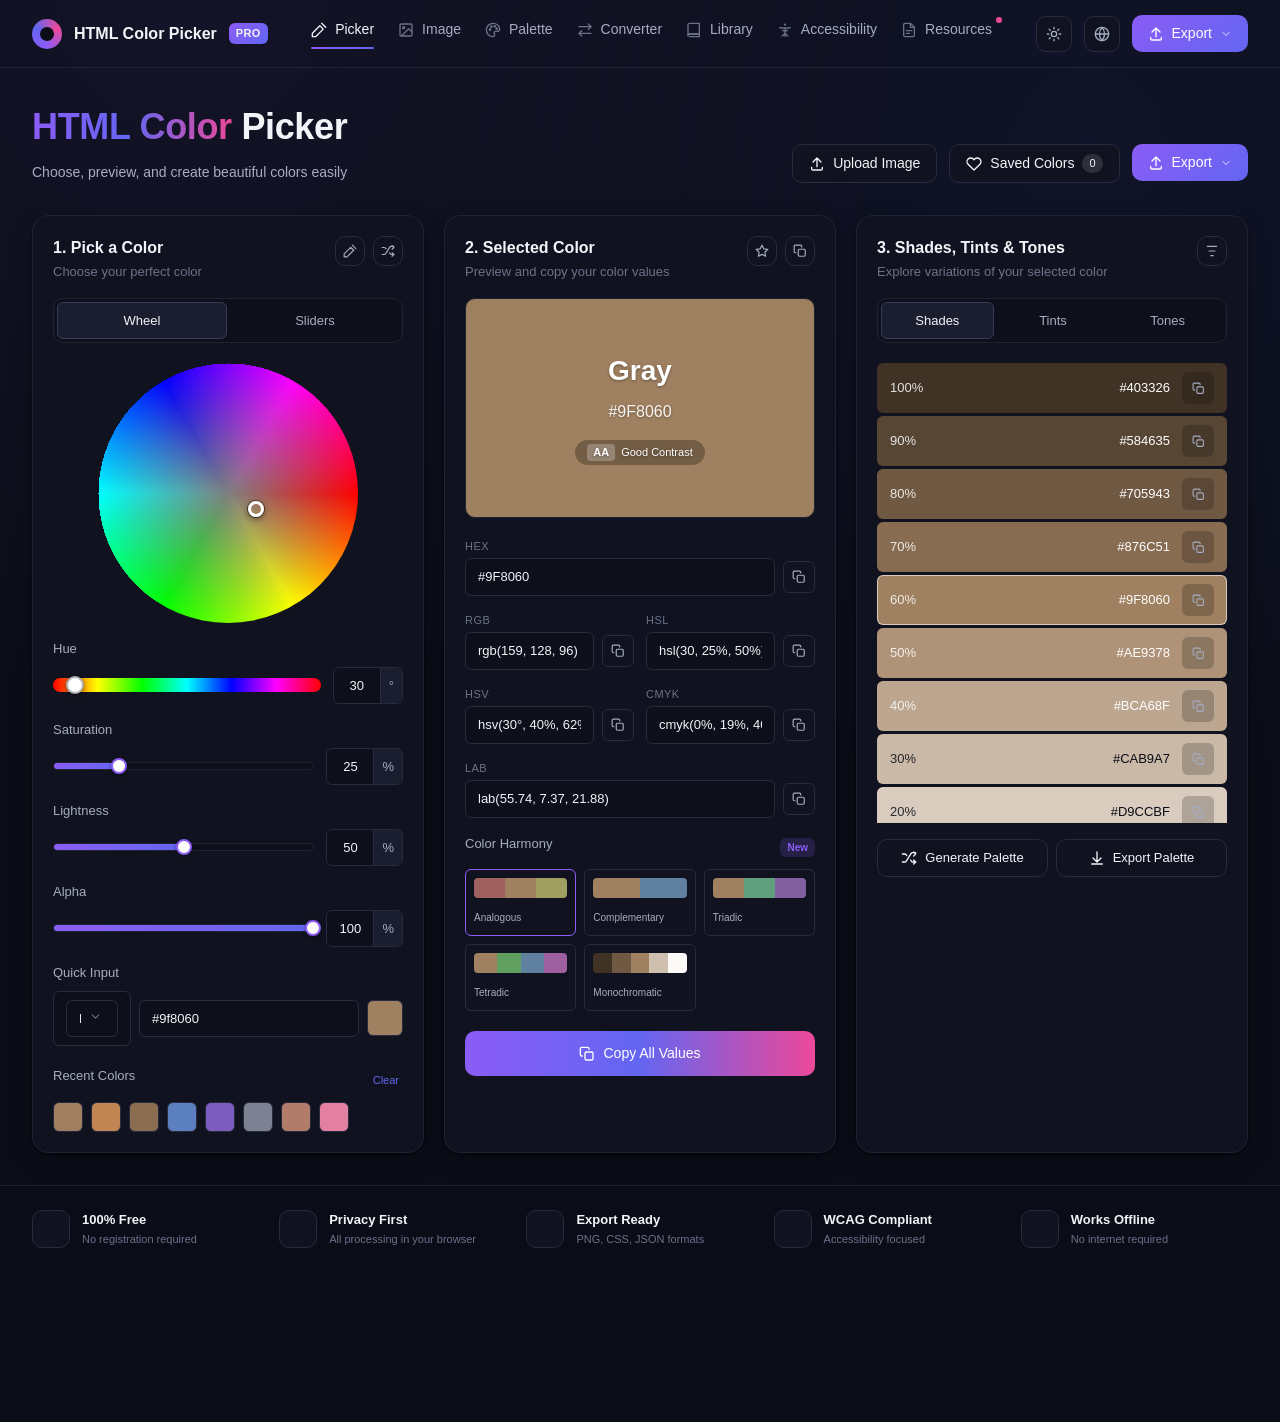
==== commit 6119b586: "add new code or updates" ====
--- a/index.html
+++ b/index.html
@@ -3,7 +3,7 @@
   <head>
     <meta charset="UTF-8" />
     <meta name="viewport" content="width=device-width, initial-scale=1.0" />
-    <meta http-equiv="Content-Security-Policy" content="default-src 'self'; script-src 'self' 'sha256-x+8PDuVZ7HAJo7ur1v/bJI+XGroMKs49WKW3owvX618=' 'sha256-wNi0Z9tHADxA86bgFFtn54JqsEopc+ZLyPXOBQIbPFw=' 'sha256-BGirgUj0YQKykOHsCWJlQs+/JyroHyuBtByReVRJd+g=' 'sha256-FOkbuWkDkZqzc/7wyLglabL7ab8djyzQbN4RrKlbIQk=' 'sha256-k9Wz4/Cmaf5r2cC+N+QoQBUe9b0kpl90BFzyciJTzoc=' 'sha256-5WCAnrHy+7/T4rXkyxDeEqEb7ft0Kxt2/MUz+ig/3YE=' 'sha256-rzkX/a2aQD+S5C7Y/bymP0xSFVxI7qeL/EYodK/OhqI=' 'sha256-ACfmdlLn4KXMicdYaODu+jZa3eIpzOmPGL7l2qbIV6M=' 'sha256-h4mgDuzC0JyOHFdx2ikQ5sb5V4hr/ED5bj6bRvhxO3Q=' 'sha256-9S8LK+cpghNbGMyEFOgzdwIayHJFJMrCiOKoHzocXUg=' 'sha256-XDqhkgtAyHYOsPtAP7ROs8xKs2H2IP2OauQjTeJxBrM=' 'sha256-5o/qvrlbW1dlRly7P790KQOsUEfbC1Kv64ruk3+oE4A='; style-src 'self' 'unsafe-inline'; img-src 'self' blob: data:; font-src 'self'; connect-src 'self'; object-src 'none'; base-uri 'self'; form-action 'self'" />
+    <meta http-equiv="Content-Security-Policy" content="default-src 'self'; script-src 'self' 'sha256-x+8PDuVZ7HAJo7ur1v/bJI+XGroMKs49WKW3owvX618=' 'sha256-wNi0Z9tHADxA86bgFFtn54JqsEopc+ZLyPXOBQIbPFw=' 'sha256-BGirgUj0YQKykOHsCWJlQs+/JyroHyuBtByReVRJd+g=' 'sha256-FOkbuWkDkZqzc/7wyLglabL7ab8djyzQbN4RrKlbIQk=' 'sha256-k9Wz4/Cmaf5r2cC+N+QoQBUe9b0kpl90BFzyciJTzoc=' 'sha256-f/3MX/DDSbCx8c203tuVuUvn1uXRf+FxMBY+HFMbCL8=' 'sha256-qfGHEZti2qeRX8VbK3uZUAZh2zlwVagJ9E+waq2yIek=' 'sha256-ACfmdlLn4KXMicdYaODu+jZa3eIpzOmPGL7l2qbIV6M=' 'sha256-h4mgDuzC0JyOHFdx2ikQ5sb5V4hr/ED5bj6bRvhxO3Q=' 'sha256-9S8LK+cpghNbGMyEFOgzdwIayHJFJMrCiOKoHzocXUg=' 'sha256-63q7GVfVdQ6VGAG10EqlB7FfMNuTBh4zk2rZGAMDcb8=' 'sha256-5o/qvrlbW1dlRly7P790KQOsUEfbC1Kv64ruk3+oE4A='; style-src 'self' 'unsafe-inline'; img-src 'self' blob: data:; font-src 'self'; connect-src 'self'; object-src 'none'; base-uri 'self'; form-action 'self'" />
     <meta name="google" content="notranslate" />
     <title>HTML Color Picker PRO</title>
     <link rel="icon" href="data:image/svg+xml,%3Csvg%20xmlns%3D%27http%3A%2F%2Fwww.w3.org%2F2000%2Fsvg%27%20viewBox%3D%270%200%2032%2032%27%3E%0A%20%20%3Cdefs%3E%0A%20%20%20%20%3ClinearGradient%20id%3D%27g%27%20x1%3D%274%27%20y1%3D%274%27%20x2%3D%2728%27%20y2%3D%2728%27%20gradientUnits%3D%27userSpaceOnUse%27%3E%0A%20%20%20%20%20%20%3Cstop%20offset%3D%270%25%27%20stop-color%3D%27%238b5cf6%27%20%2F%3E%0A%20%20%20%20%20%20%3Cstop%20offset%3D%2755%25%27%20stop-color%3D%27%236366f1%27%20%2F%3E%0A%20%20%20%20%20%20%3Cstop%20offset%3D%27100%25%27%20stop-color%3D%27%23ec4899%27%20%2F%3E%0A%20%20%20%20%3C%2FlinearGradient%3E%0A%20%20%3C%2Fdefs%3E%0A%20%20%3Ccircle%20cx%3D%2716%27%20cy%3D%2716%27%20r%3D%2715%27%20fill%3D%27url%28%23g%29%27%20%2F%3E%0A%20%20%3Ccircle%20cx%3D%2716%27%20cy%3D%2716%27%20r%3D%278.5%27%20fill%3D%27%230a0d17%27%20%2F%3E%0A%3C%2Fsvg%3E%0A" type="image/svg+xml" />
@@ -5605,6 +5605,14 @@
     </script>
   </head>
   <body>
+    <svg width="0" height="0" style="position:absolute">
+      <defs>
+        <linearGradient id="gi" x1="2" y1="2" x2="22" y2="22" gradientUnits="userSpaceOnUse">
+          <stop offset="0%" stop-color="#8b5cf6" />
+          <stop offset="100%" stop-color="#6366f1" />
+        </linearGradient>
+      </defs>
+    </svg>
     <!-- ===== Верхняя навигация ===== -->
     <header class="topbar">
       <div class="topbar-left">
@@ -6160,35 +6168,35 @@
       <!-- ===== Нижняя полоса преимуществ ===== -->
       <footer class="features">
         <div class="feature">
-          <span class="feature-icon" data-icon="gift"></span>
+          <span class="feature-icon" data-icon="giftDuo"></span>
           <div>
             <b data-i18n="feat1_title">100% Free</b>
             <p data-i18n="feat1_desc">No registration required</p>
           </div>
         </div>
         <div class="feature">
-          <span class="feature-icon" data-icon="shield"></span>
+          <span class="feature-icon" data-icon="shieldDuo"></span>
           <div>
             <b data-i18n="feat2_title">Privacy First</b>
             <p data-i18n="feat2_desc">All processing in your browser</p>
           </div>
         </div>
         <div class="feature">
-          <span class="feature-icon" data-icon="download"></span>
+          <span class="feature-icon" data-icon="downloadDuo"></span>
           <div>
             <b data-i18n="feat3_title">Export Ready</b>
             <p data-i18n="feat3_desc">PNG, CSS, JSON formats</p>
           </div>
         </div>
         <div class="feature">
-          <span class="feature-icon" data-icon="accessibility"></span>
+          <span class="feature-icon" data-icon="accessibilityDuo"></span>
           <div>
             <b data-i18n="feat4_title">WCAG Compliant</b>
             <p data-i18n="feat4_desc">Accessibility focused</p>
           </div>
         </div>
         <div class="feature">
-          <span class="feature-icon" data-icon="offline"></span>
+          <span class="feature-icon" data-icon="offlineDuo"></span>
           <div>
             <b data-i18n="feat5_title">Works Offline</b>
             <p data-i18n="feat5_desc">No internet required</p>
@@ -15105,6 +15113,7 @@
     }
     menu.classList.add("open");
   }
+  window.toggleMenuSmart = toggleMenu;
   $("exportBtn").addEventListener("click", (e) => {
     e.stopPropagation();
     $("langMenu").classList.remove("open");
@@ -16531,12 +16540,9 @@
   });
 
   /* ---------- Экспорт ---------- */
-  function toggleMenu(menu) {
-    menu.classList.toggle("open");
-  }
   $("convExportBtn").addEventListener("click", (e) => {
     e.stopPropagation();
-    toggleMenu($("convExportMenu"));
+    window.toggleMenuSmart($("convExportMenu"), $("convExportBtn"));
   });
   $("convExportMenu").addEventListener("click", (e) => e.stopPropagation());
   document.addEventListener("click", () =>
@@ -18614,7 +18620,7 @@
     $("imgxSavedBtn").addEventListener("click", (e) => {
       e.stopPropagation();
       $("imgxExportMenu").classList.remove("open");
-      $("imgxSavedMenu").classList.toggle("open");
+      window.toggleMenuSmart($("imgxSavedMenu"), $("imgxSavedBtn"));
     });
     $("imgxSavedMenu").addEventListener("click", (e) => e.stopPropagation());
     $("imgxClearSaved").addEventListener("click", (e) => {
@@ -18646,7 +18652,7 @@
     $("imgxExportBtn").addEventListener("click", (e) => {
       e.stopPropagation();
       $("imgxSavedMenu").classList.remove("open");
-      $("imgxExportMenu").classList.toggle("open");
+      window.toggleMenuSmart($("imgxExportMenu"), $("imgxExportBtn"));
     });
     $("imgxExportMenu").addEventListener("click", (e) => e.stopPropagation());
     $("imgxExportJson").addEventListener("click", () => {
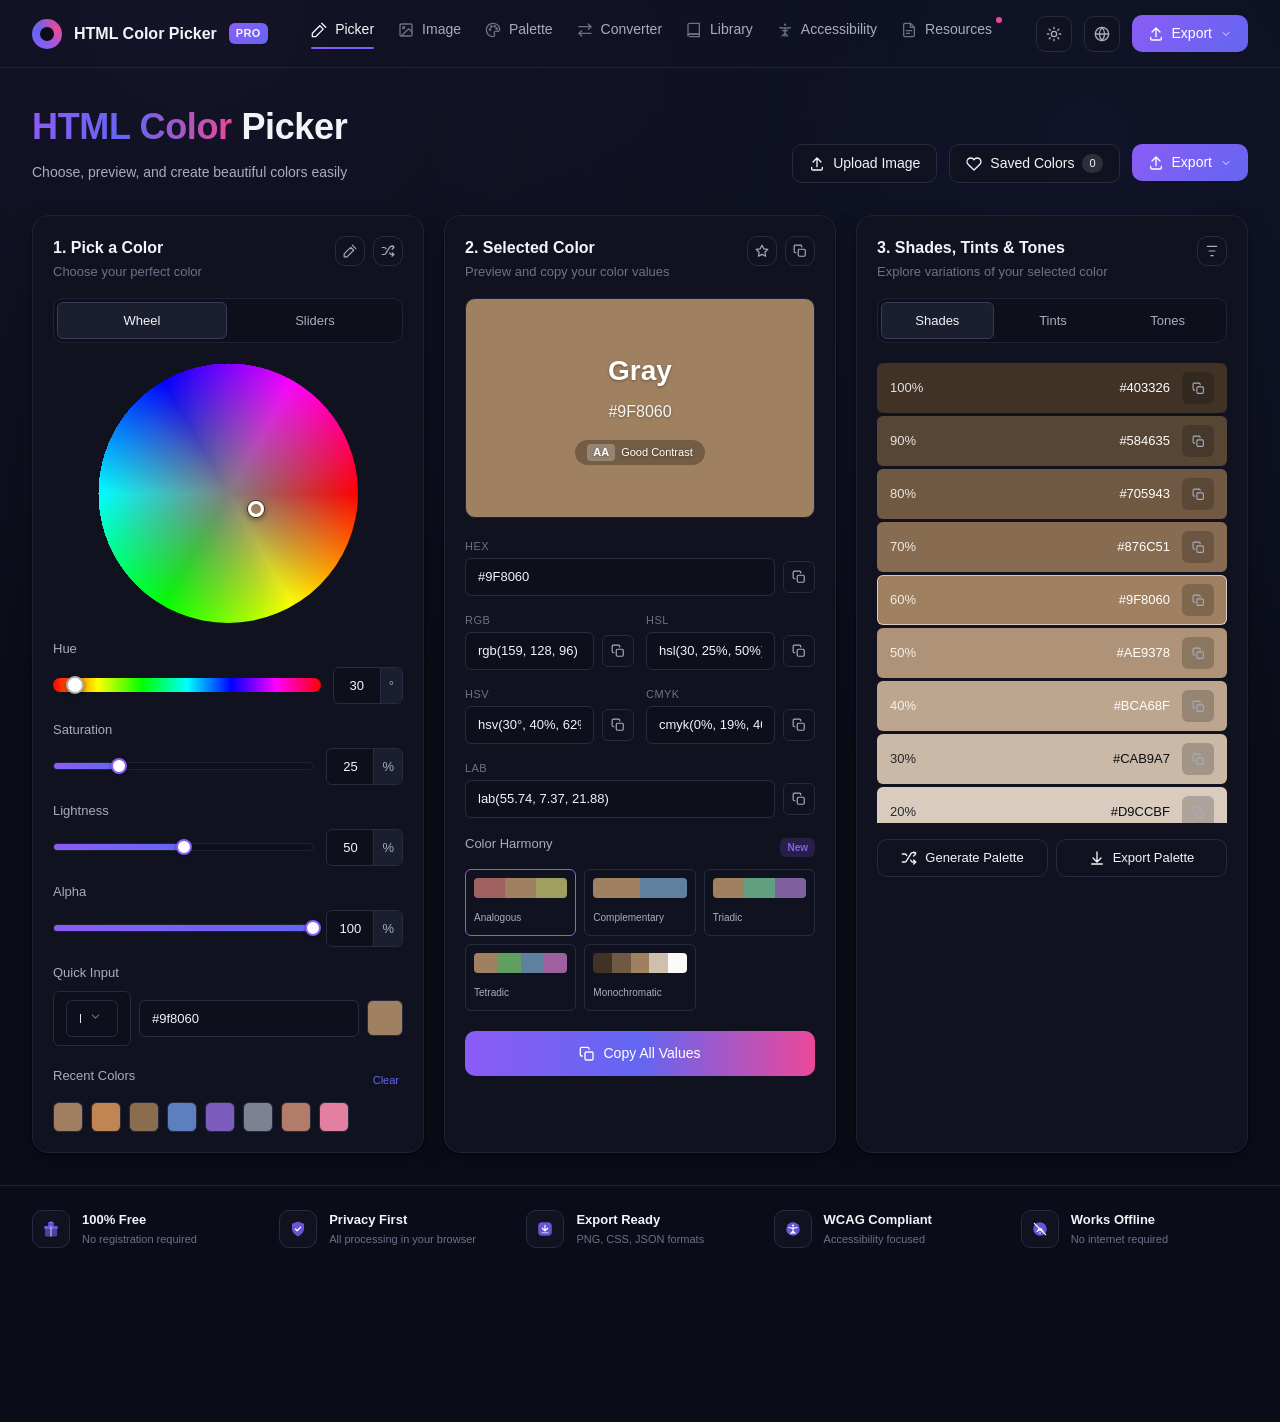
==== commit e26f74bb: "add new code or updates" ====
--- a/index.html
+++ b/index.html
@@ -3,7 +3,7 @@
   <head>
     <meta charset="UTF-8" />
     <meta name="viewport" content="width=device-width, initial-scale=1.0" />
-    <meta http-equiv="Content-Security-Policy" content="default-src 'self'; script-src 'self' 'sha256-x+8PDuVZ7HAJo7ur1v/bJI+XGroMKs49WKW3owvX618=' 'sha256-wNi0Z9tHADxA86bgFFtn54JqsEopc+ZLyPXOBQIbPFw=' 'sha256-BGirgUj0YQKykOHsCWJlQs+/JyroHyuBtByReVRJd+g=' 'sha256-FOkbuWkDkZqzc/7wyLglabL7ab8djyzQbN4RrKlbIQk=' 'sha256-k9Wz4/Cmaf5r2cC+N+QoQBUe9b0kpl90BFzyciJTzoc=' 'sha256-f/3MX/DDSbCx8c203tuVuUvn1uXRf+FxMBY+HFMbCL8=' 'sha256-qfGHEZti2qeRX8VbK3uZUAZh2zlwVagJ9E+waq2yIek=' 'sha256-ACfmdlLn4KXMicdYaODu+jZa3eIpzOmPGL7l2qbIV6M=' 'sha256-h4mgDuzC0JyOHFdx2ikQ5sb5V4hr/ED5bj6bRvhxO3Q=' 'sha256-9S8LK+cpghNbGMyEFOgzdwIayHJFJMrCiOKoHzocXUg=' 'sha256-63q7GVfVdQ6VGAG10EqlB7FfMNuTBh4zk2rZGAMDcb8=' 'sha256-5o/qvrlbW1dlRly7P790KQOsUEfbC1Kv64ruk3+oE4A='; style-src 'self' 'unsafe-inline'; img-src 'self' blob: data:; font-src 'self'; connect-src 'self'; object-src 'none'; base-uri 'self'; form-action 'self'" />
+    <meta http-equiv="Content-Security-Policy" content="default-src 'self'; script-src 'self' 'sha256-x+8PDuVZ7HAJo7ur1v/bJI+XGroMKs49WKW3owvX618=' 'sha256-Rj0HPGOqgAuf6yrGX452i53QT0yjokCZ0qv2TRn7Jks=' 'sha256-BGirgUj0YQKykOHsCWJlQs+/JyroHyuBtByReVRJd+g=' 'sha256-FOkbuWkDkZqzc/7wyLglabL7ab8djyzQbN4RrKlbIQk=' 'sha256-k9Wz4/Cmaf5r2cC+N+QoQBUe9b0kpl90BFzyciJTzoc=' 'sha256-f/3MX/DDSbCx8c203tuVuUvn1uXRf+FxMBY+HFMbCL8=' 'sha256-qfGHEZti2qeRX8VbK3uZUAZh2zlwVagJ9E+waq2yIek=' 'sha256-ACfmdlLn4KXMicdYaODu+jZa3eIpzOmPGL7l2qbIV6M=' 'sha256-h4mgDuzC0JyOHFdx2ikQ5sb5V4hr/ED5bj6bRvhxO3Q=' 'sha256-9S8LK+cpghNbGMyEFOgzdwIayHJFJMrCiOKoHzocXUg=' 'sha256-63q7GVfVdQ6VGAG10EqlB7FfMNuTBh4zk2rZGAMDcb8=' 'sha256-5o/qvrlbW1dlRly7P790KQOsUEfbC1Kv64ruk3+oE4A='; style-src 'self' 'unsafe-inline'; img-src 'self' blob: data:; font-src 'self'; connect-src 'self'; object-src 'none'; base-uri 'self'; form-action 'self'" />
     <meta name="google" content="notranslate" />
     <title>HTML Color Picker PRO</title>
     <link rel="icon" href="data:image/svg+xml,%3Csvg%20xmlns%3D%27http%3A%2F%2Fwww.w3.org%2F2000%2Fsvg%27%20viewBox%3D%270%200%2032%2032%27%3E%0A%20%20%3Cdefs%3E%0A%20%20%20%20%3ClinearGradient%20id%3D%27g%27%20x1%3D%274%27%20y1%3D%274%27%20x2%3D%2728%27%20y2%3D%2728%27%20gradientUnits%3D%27userSpaceOnUse%27%3E%0A%20%20%20%20%20%20%3Cstop%20offset%3D%270%25%27%20stop-color%3D%27%238b5cf6%27%20%2F%3E%0A%20%20%20%20%20%20%3Cstop%20offset%3D%2755%25%27%20stop-color%3D%27%236366f1%27%20%2F%3E%0A%20%20%20%20%20%20%3Cstop%20offset%3D%27100%25%27%20stop-color%3D%27%23ec4899%27%20%2F%3E%0A%20%20%20%20%3C%2FlinearGradient%3E%0A%20%20%3C%2Fdefs%3E%0A%20%20%3Ccircle%20cx%3D%2716%27%20cy%3D%2716%27%20r%3D%2715%27%20fill%3D%27url%28%23g%29%27%20%2F%3E%0A%20%20%3Ccircle%20cx%3D%2716%27%20cy%3D%2716%27%20r%3D%278.5%27%20fill%3D%27%230a0d17%27%20%2F%3E%0A%3C%2Fsvg%3E%0A" type="image/svg+xml" />
@@ -7281,6 +7281,11 @@
   shuffle: `<svg viewBox="0 0 24 24" fill="none" stroke="currentColor" stroke-width="2" stroke-linecap="round" stroke-linejoin="round"><path d="M2 18h3.5a3 3 0 0 0 2.5-1.4L15 5.4A3 3 0 0 1 17.5 4H22"/><path d="M2 6h3.5a3 3 0 0 1 2.5 1.4l.6 1"/><path d="M22 6l-3-3M22 6l-3 3M22 18l-3 3M22 18l-3-3"/><path d="M14.5 15l1 1.6a3 3 0 0 0 2.5 1.4H22"/></svg>`,
   sliders: `<svg viewBox="0 0 24 24" fill="none" stroke="currentColor" stroke-width="2" stroke-linecap="round" stroke-linejoin="round"><path d="M4 21v-7M4 10V3M12 21v-9M12 8V3M20 21v-5M20 12V3"/><path d="M1 14h6M9 8h6M17 16h6"/></svg>`,
   gift: `<svg viewBox="0 0 24 24" fill="none" stroke="currentColor" stroke-width="2" stroke-linecap="round" stroke-linejoin="round"><rect x="3" y="8" width="18" height="4" rx="1"/><path d="M12 8v13M19 12v7a2 2 0 0 1-2 2H7a2 2 0 0 1-2-2v-7"/><path d="M12 8c-1.5 0-3-1-3-2.5A2.5 2.5 0 0 1 11.5 3C13 3 12 6 12 8zM12 8c1.5 0 3-1 3-2.5A2.5 2.5 0 0 0 12.5 3C11 3 12 6 12 8z"/></svg>`,
+  giftDuo: `<svg viewBox="0 0 24 24"><rect x="3" y="8" width="18" height="4" rx="1" fill="url(#gi)" opacity="0.9"/><path d="M4 12h16v8a2 2 0 0 1-2 2H6a2 2 0 0 1-2-2z" fill="url(#gi)" opacity="0.6"/><path d="M12 8v14" stroke="#fff" stroke-width="1.4" opacity="0.7"/><path d="M12 8c-1.5 0-3-1-3-2.5A2.5 2.5 0 0 1 11.5 3C13 3 12 6 12 8zM12 8c1.5 0 3-1 3-2.5A2.5 2.5 0 0 0 12.5 3C11 3 12 6 12 8z" fill="none" stroke="url(#gi)" stroke-width="1.8" stroke-linecap="round" stroke-linejoin="round"/></svg>`,
+  shieldDuo: `<svg viewBox="0 0 24 24"><path d="M12 22s8-4 8-10V5l-8-3-8 3v7c0 6 8 10 8 10z" fill="url(#gi)" opacity="0.85"/><path d="M8.5 12l2.3 2.3L15.5 9.5" stroke="#fff" stroke-width="1.7" stroke-linecap="round" stroke-linejoin="round" fill="none"/></svg>`,
+  downloadDuo: `<svg viewBox="0 0 24 24"><rect x="3" y="3" width="18" height="18" rx="5" fill="url(#gi)" opacity="0.85"/><path d="M12 7v7M8.5 11l3.5 3.5L15.5 11" stroke="#fff" stroke-width="1.6" stroke-linecap="round" stroke-linejoin="round" fill="none"/><path d="M8 17h8" stroke="#fff" stroke-width="1.4" stroke-linecap="round" opacity="0.7"/></svg>`,
+  accessibilityDuo: `<svg viewBox="0 0 24 24"><circle cx="12" cy="12" r="9" fill="url(#gi)" opacity="0.85"/><circle cx="12" cy="7.3" r="1.4" fill="#fff"/><path d="M6.5 10c3.2 1 7.8 1 11 0M12 10v8M9 18l3-3 3 3" stroke="#fff" stroke-width="1.5" stroke-linecap="round" stroke-linejoin="round" fill="none"/></svg>`,
+  offlineDuo: `<svg viewBox="0 0 24 24"><circle cx="12" cy="12" r="9" fill="url(#gi)" opacity="0.85"/><path d="M8 15.3a5.5 5.5 0 0 1 8 0M9.6 12.4a3.2 3.2 0 0 1 4.8 0" stroke="#fff" stroke-width="1.5" stroke-linecap="round" fill="none"/><circle cx="12" cy="17.3" r="1.1" fill="#fff"/><path d="M4.5 4.5l15 15" stroke="#fff" stroke-width="1.6" stroke-linecap="round"/></svg>`,
   shield: `<svg viewBox="0 0 24 24" fill="none" stroke="currentColor" stroke-width="2" stroke-linecap="round" stroke-linejoin="round"><path d="M12 22s8-4 8-10V5l-8-3-8 3v7c0 6 8 10 8 10z"/></svg>`,
   download: `<svg viewBox="0 0 24 24" fill="none" stroke="currentColor" stroke-width="2" stroke-linecap="round" stroke-linejoin="round"><path d="M12 3v13M6 12l6 6 6-6"/><path d="M4 21h16"/></svg>`,
   accessibility: `<svg viewBox="0 0 24 24" fill="none" stroke="currentColor" stroke-width="2" stroke-linecap="round" stroke-linejoin="round"><circle cx="12" cy="4" r="1.6" fill="currentColor" stroke="none"/><path d="M4 8.5c3 1 13 1 16 0M12 8.5v13M8 21l4-4 4 4M8.5 12.5L12 14l3.5-1.5"/></svg>`,
